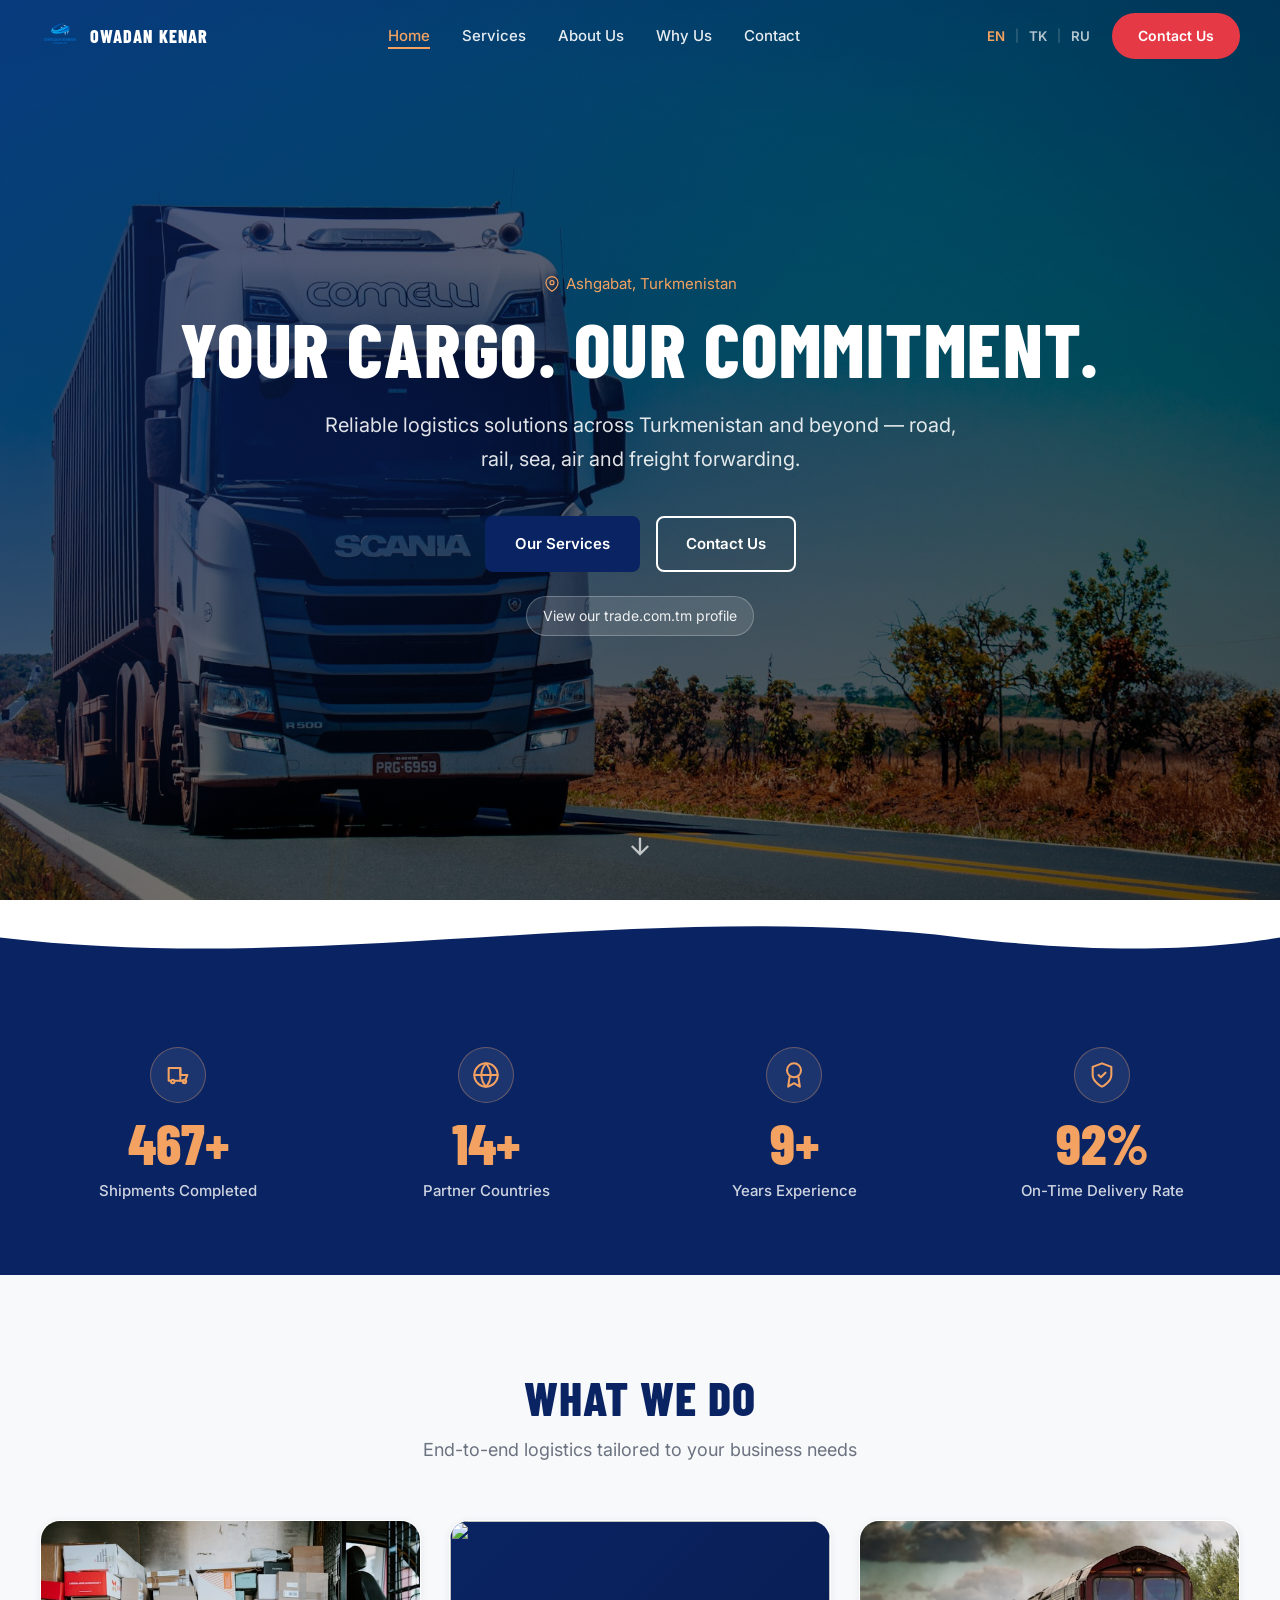
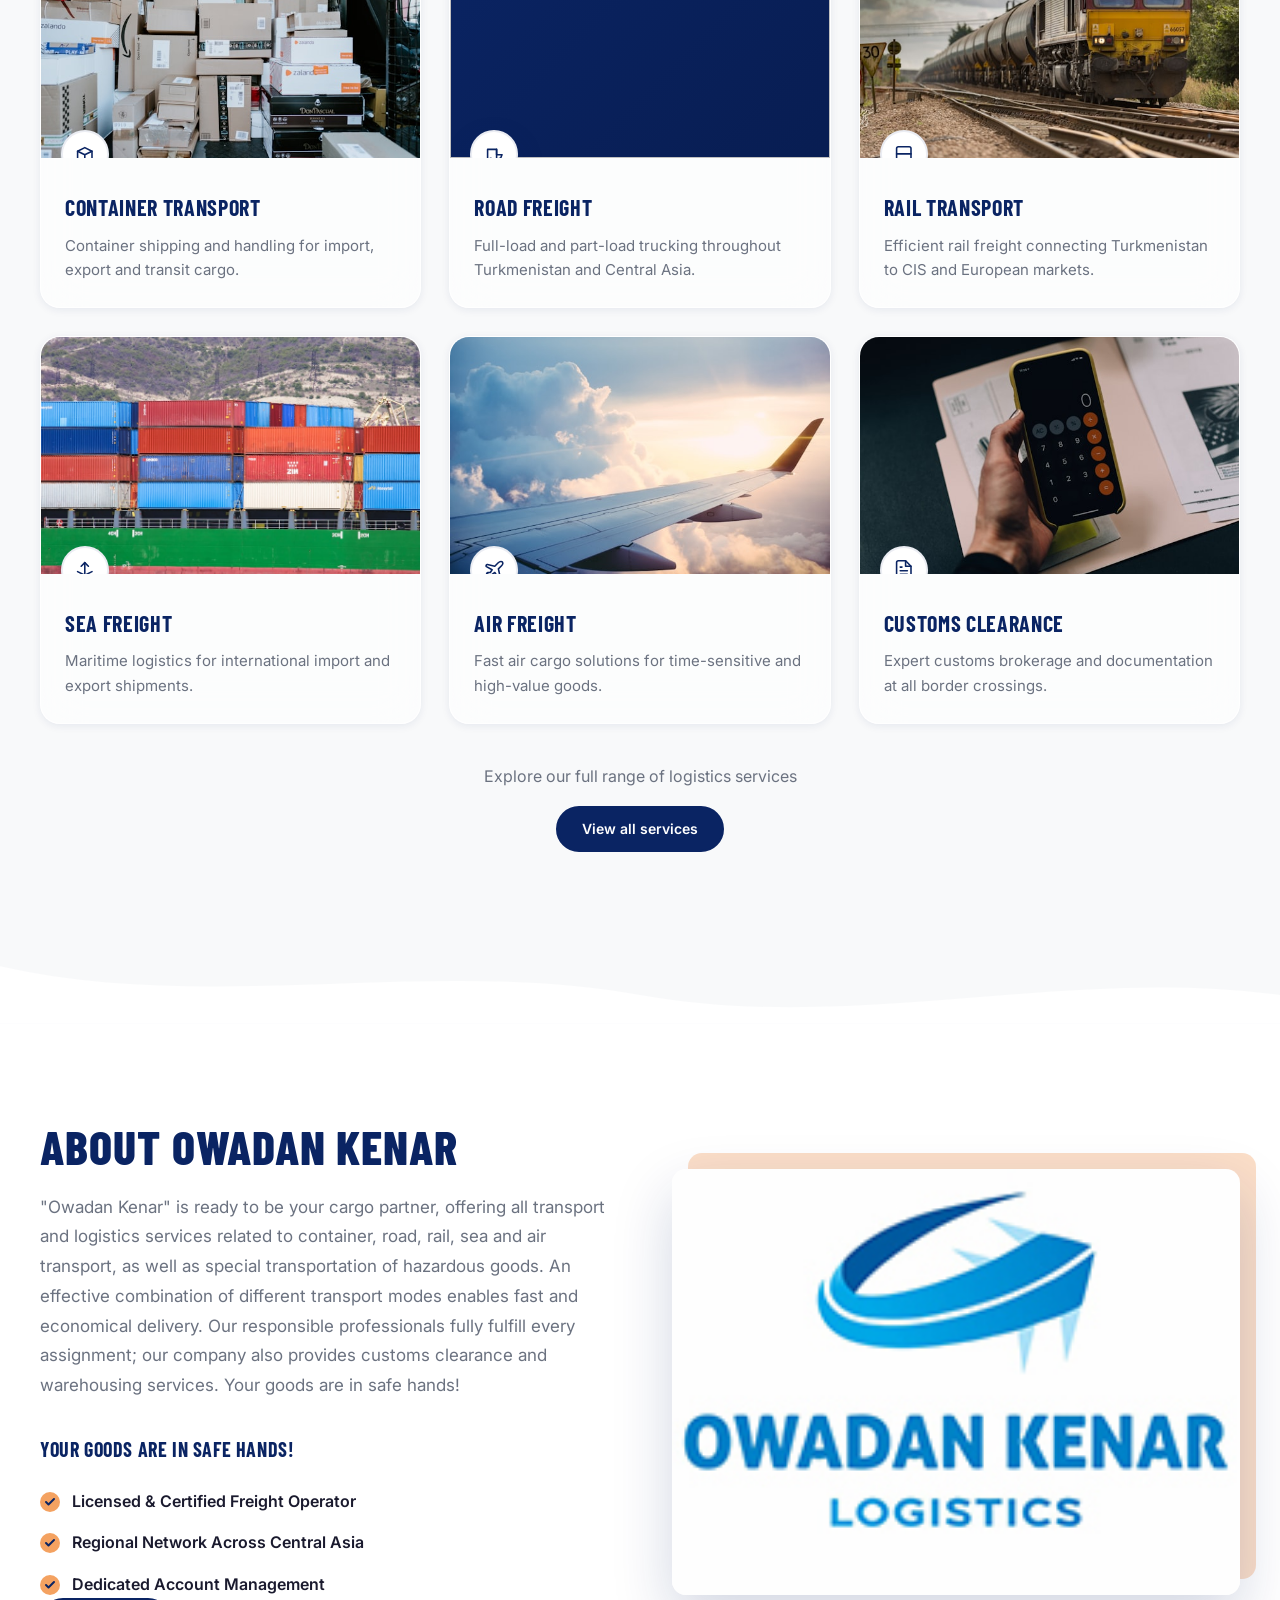
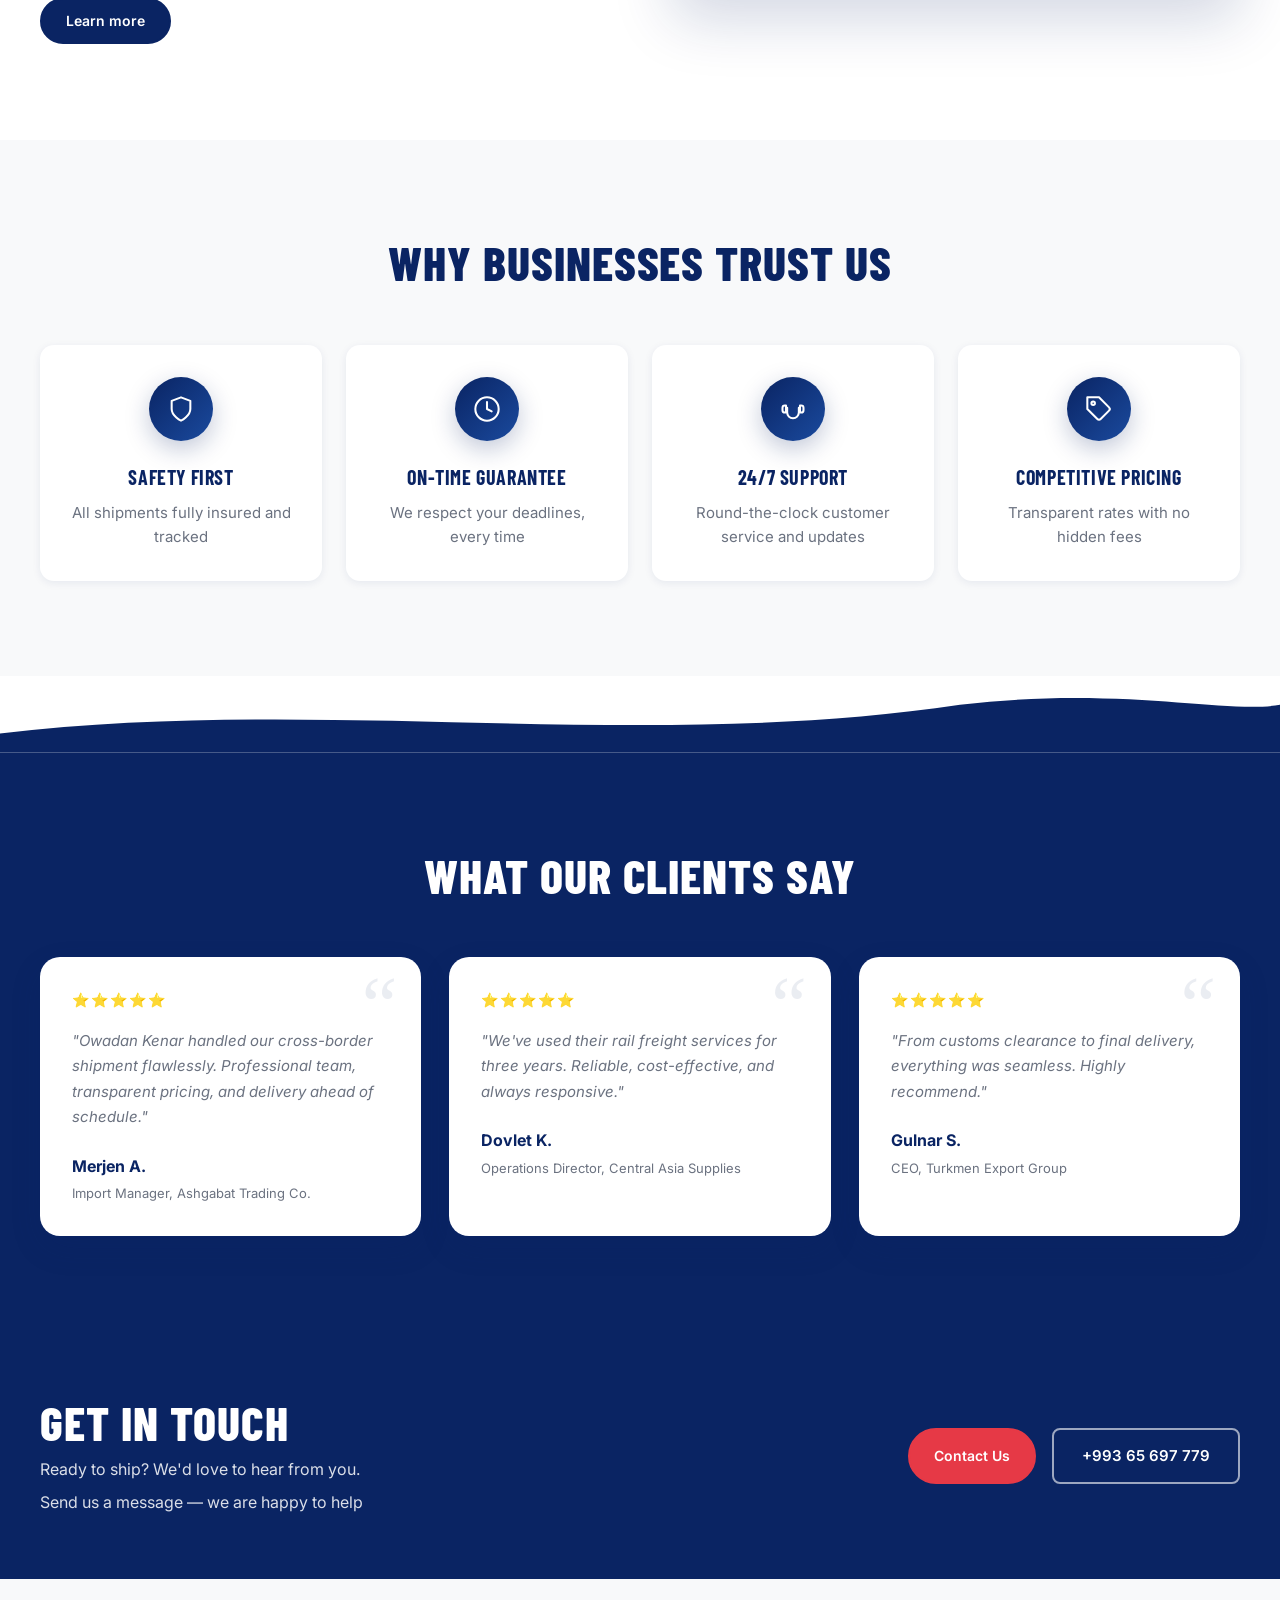
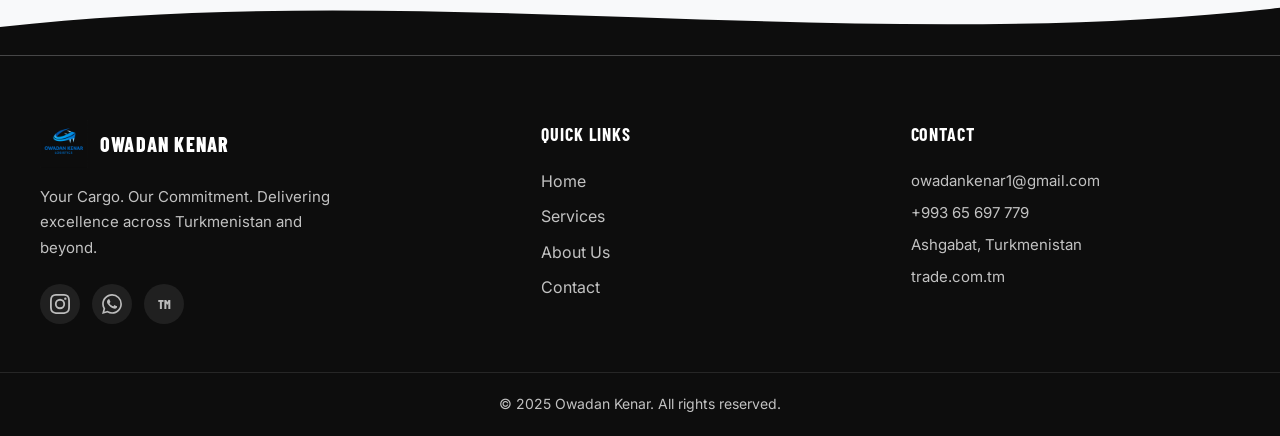
==== index.html @ 6ae60915 "Initial commit: Owadan Kenar logistics website. Static multi-page site with EN/RU/TK i18n for freigh" ====
<!DOCTYPE html>
<html lang="en">
<head>
  <meta charset="UTF-8">
  <meta name="viewport" content="width=device-width, initial-scale=1.0">
  <title>Owadan Kenar — Professional Logistics & Freight Forwarding | Turkmenistan</title>
  <meta name="description" content="Owadan Kenar — Professional logistics and freight forwarding company in Turkmenistan. Road, rail, customs clearance and warehousing services.">
  <meta name="keywords" content="logistics, freight forwarding, Turkmenistan, transport, Owadan Kenar, trade.com.tm">
  <meta name="author" content="Owadan Kenar">
  <meta property="og:title" content="Owadan Kenar — Logistics & Freight Forwarding">
  <meta property="og:description" content="Reliable logistics solutions across Turkmenistan and beyond — road, rail, and freight forwarding.">
  <meta property="og:image" content="images/photo-1601584115197-04ecc0da31d7.jpg">
  <meta property="og:type" content="website">
  <meta property="og:url" content="https://owadankenar.com">
  <meta name="twitter:card" content="summary_large_image">
  <link rel="icon" href="logo/owadan-logo.png" type="image/png">
  <link rel="stylesheet" href="style.css">
  <script>
    (function () { var l = localStorage.getItem('ok-lang'); if (l) document.documentElement.lang = l === 'tk' ? 'tk' : l; })();
  </script>
</head>
<body data-page="home">
  <svg xmlns="http://www.w3.org/2000/svg" id="ok-icon-sprite" style="display:none" aria-hidden="true">
    <symbol id="icon-truck" viewBox="0 0 24 24" fill="none" stroke="currentColor" stroke-width="1.75" stroke-linecap="round" stroke-linejoin="round"><path d="M10 17h4V6H4v11h1"/><path d="M14 17h4l2-5H14V6"/><circle cx="7.5" cy="17.5" r="1.5"/><circle cx="17.5" cy="17.5" r="1.5"/></symbol>
    <symbol id="icon-globe" viewBox="0 0 24 24" fill="none" stroke="currentColor" stroke-width="1.75" stroke-linecap="round" stroke-linejoin="round"><circle cx="12" cy="12" r="10"/><path d="M2 12h20M12 2a15.3 15.3 0 014 10 15.3 15.3 0 01-4 10 15.3 15.3 0 01-4-10 15.3 15.3 0 014-10z"/></symbol>
    <symbol id="icon-award" viewBox="0 0 24 24" fill="none" stroke="currentColor" stroke-width="1.75" stroke-linecap="round" stroke-linejoin="round"><circle cx="12" cy="8" r="6"/><path d="M8.21 13.89L7 22l5-3 5 3-1.21-8.11"/></symbol>
    <symbol id="icon-package-check" viewBox="0 0 24 24" fill="none" stroke="currentColor" stroke-width="1.75" stroke-linecap="round" stroke-linejoin="round"><path d="M12 22s8-4 8-10V5l-8-3-8 3v7c0 6 8 10 8 10z"/><path d="M9 12l2 2 4-4"/></symbol>
    <symbol id="icon-shield" viewBox="0 0 24 24" fill="none" stroke="currentColor" stroke-width="1.75" stroke-linecap="round" stroke-linejoin="round"><path d="M12 22s8-4 8-10V5l-8-3-8 3v7c0 6 8 10 8 10z"/></symbol>
    <symbol id="icon-clock" viewBox="0 0 24 24" fill="none" stroke="currentColor" stroke-width="1.75" stroke-linecap="round" stroke-linejoin="round"><circle cx="12" cy="12" r="10"/><path d="M12 6v6l4 2"/></symbol>
    <symbol id="icon-headset" viewBox="0 0 24 24" fill="none" stroke="currentColor" stroke-width="1.75" stroke-linecap="round" stroke-linejoin="round"><path d="M3 11v2a2 2 0 002 2h1v-6H5a2 2 0 00-2 2z"/><path d="M21 11v2a2 2 0 01-2 2h-1v-6h1a2 2 0 012 2z"/><path d="M7 11v4a5 5 0 0010 0v-4"/></symbol>
    <symbol id="icon-tag" viewBox="0 0 24 24" fill="none" stroke="currentColor" stroke-width="1.75" stroke-linecap="round" stroke-linejoin="round"><path d="M20.59 13.41l-7.17 7.17a2 2 0 01-2.83 0L2 12V2h10l8.59 8.59a2 2 0 010 2.82z"/><circle cx="7" cy="7" r="1.5"/></symbol>
    <symbol id="icon-container" viewBox="0 0 24 24" fill="none" stroke="currentColor" stroke-width="1.75" stroke-linecap="round" stroke-linejoin="round"><path d="M4 8l8-4 8 4v8l-8 4-8-4V8z"/><path d="M4 8l8 4 8-4M12 12v8"/></symbol>
    <symbol id="icon-train" viewBox="0 0 24 24" fill="none" stroke="currentColor" stroke-width="1.75" stroke-linecap="round" stroke-linejoin="round"><rect x="4" y="3" width="16" height="14" rx="2"/><path d="M4 11h16M8 21h.01M16 21h.01M8 17h8"/></symbol>
    <symbol id="icon-ship" viewBox="0 0 24 24" fill="none" stroke="currentColor" stroke-width="1.75" stroke-linecap="round" stroke-linejoin="round"><path d="M2 20c2-1 6-1 10 0s8 1 10 0"/><path d="M12 4v12"/><path d="M8 8l4-4 4 4"/><path d="M4 14l8 4 8-4"/></symbol>
    <symbol id="icon-plane" viewBox="0 0 24 24" fill="none" stroke="currentColor" stroke-width="1.75" stroke-linecap="round" stroke-linejoin="round"><path d="M17.8 19.2L16 11l3.5-3.5C21 6 21.5 4 20 3c-1-.5-3 0-4.5 1.5L12 8 3.8 6.2c-.5-.1-.9.1-1.1.5l-.3.5c-.2.5-.1 1 .3 1.3L9 12l-2 3H4l-1 1 3 2 2 3 1-1v-3l3-2 3.5 5.3c.3.4.8.5 1.3.3l.5-.2c.4-.3.6-.7.5-1.2z"/></symbol>
    <symbol id="icon-hazard" viewBox="0 0 24 24" fill="none" stroke="currentColor" stroke-width="1.75" stroke-linecap="round" stroke-linejoin="round"><path d="M10.29 3.86L1.82 18a2 2 0 001.71 3h16.94a2 2 0 001.71-3L13.71 3.86a2 2 0 00-3.42 0z"/><path d="M12 9v4M12 17h.01"/></symbol>
    <symbol id="icon-document" viewBox="0 0 24 24" fill="none" stroke="currentColor" stroke-width="1.75" stroke-linecap="round" stroke-linejoin="round"><path d="M14 2H6a2 2 0 00-2 2v16a2 2 0 002 2h12a2 2 0 002-2V8z"/><path d="M14 2v6h6M16 13H8M16 17H8M10 9H8"/></symbol>
    <symbol id="icon-warehouse" viewBox="0 0 24 24" fill="none" stroke="currentColor" stroke-width="1.75" stroke-linecap="round" stroke-linejoin="round"><path d="M3 9l9-6 9 6v11a1 1 0 01-1 1H4a1 1 0 01-1-1V9z"/><path d="M9 22V12h6v10"/></symbol>
    <symbol id="icon-route" viewBox="0 0 24 24" fill="none" stroke="currentColor" stroke-width="1.75" stroke-linecap="round" stroke-linejoin="round"><circle cx="6" cy="19" r="3"/><path d="M9 19h8.5a3.5 3.5 0 000-7H11a3.5 3.5 0 010-7H18"/><circle cx="18" cy="5" r="3"/></symbol>
    <symbol id="icon-bolt" viewBox="0 0 24 24" fill="none" stroke="currentColor" stroke-width="1.75" stroke-linecap="round" stroke-linejoin="round"><path d="M13 2L3 14h9l-1 8 10-12h-9l1-8z"/></symbol>
    <symbol id="icon-mail" viewBox="0 0 24 24" fill="none" stroke="currentColor" stroke-width="1.75" stroke-linecap="round" stroke-linejoin="round"><path d="M4 4h16c1.1 0 2 .9 2 2v12c0 1.1-.9 2-2 2H4c-1.1 0-2-.9-2-2V6c0-1.1.9-2 2-2z"/><path d="M22 6l-10 7L2 6"/></symbol>
    <symbol id="icon-phone" viewBox="0 0 24 24" fill="none" stroke="currentColor" stroke-width="1.75" stroke-linecap="round" stroke-linejoin="round"><path d="M22 16.92v3a2 2 0 01-2.18 2 19.79 19.79 0 01-8.63-3.07 19.5 19.5 0 01-6-6 19.79 19.79 0 01-3.07-8.67A2 2 0 014.11 2h3a2 2 0 012 1.72c.127.96.361 1.903.7 2.81a2 2 0 01-.45 2.11L8.09 9.91a16 16 0 006 6l1.27-1.27a2 2 0 012.11-.45c.907.339 1.85.573 2.81.7A2 2 0 0122 16.92z"/></symbol>
    <symbol id="icon-pin" viewBox="0 0 24 24" fill="none" stroke="currentColor" stroke-width="1.75" stroke-linecap="round" stroke-linejoin="round"><path d="M21 10c0 7-9 13-9 13s-9-6-9-13a9 9 0 1118 0z"/><circle cx="12" cy="10" r="3"/></symbol>
    <symbol id="icon-link" viewBox="0 0 24 24" fill="none" stroke="currentColor" stroke-width="1.75" stroke-linecap="round" stroke-linejoin="round"><path d="M10 13a5 5 0 007.54.54l3-3a5 5 0 00-7.07-7.07l-1.72 1.71"/><path d="M14 11a5 5 0 00-7.54-.54l-3 3a5 5 0 007.07 7.07l1.71-1.71"/></symbol>
    <symbol id="icon-instagram" viewBox="0 0 24 24" fill="none" stroke="currentColor" stroke-width="1.75" stroke-linecap="round" stroke-linejoin="round"><rect x="2" y="2" width="20" height="20" rx="5"/><circle cx="12" cy="12" r="4"/><circle cx="17.5" cy="6.5" r="0.5" fill="currentColor"/></symbol>
  </svg>

  <header class="header" id="header">
    <nav class="nav container" aria-label="Main navigation">
      <a href="index.html" class="nav__logo">
        <img src="logo/owadan-logo.png" alt="Owadan Kenar Logistics" class="nav__logo-img" width="40" height="40">
        <span class="nav__logo-text">OWADAN KENAR</span>
      </a>
      <ul class="nav__links" id="navLinks">
        <li><a href="index.html" class="nav__link active" data-i18n="nav.home">Home</a></li>
        <li><a href="services.html" class="nav__link" data-i18n="nav.services">Services</a></li>
        <li><a href="about.html" class="nav__link" data-i18n="nav.about">About Us</a></li>
        <li><a href="index.html#why-us" class="nav__link" data-i18n="nav.whyUs">Why Us</a></li>
        <li><a href="contact.html" class="nav__link" data-i18n="nav.contact">Contact</a></li>
      </ul>
      <div class="nav__actions">
        <div class="lang-switcher" role="group" aria-label="Language">
          <button type="button" class="lang-btn active" data-lang="en">EN</button>
          <span class="lang-divider">|</span>
          <button type="button" class="lang-btn" data-lang="tk">TK</button>
          <span class="lang-divider">|</span>
          <button type="button" class="lang-btn" data-lang="ru">RU</button>
        </div>
        <a href="contact.html" class="btn btn--accent btn--pill nav__cta" data-i18n="nav.getQuote">Contact Us</a>
        <button type="button" class="nav__toggle" id="navToggle" aria-label="Open menu" aria-expanded="false">
          <span class="hamburger"></span>
        </button>
      </div>
    </nav>
  </header>

  <div class="nav-overlay" id="navOverlay" aria-hidden="true"></div>
  <aside class="nav-drawer" id="navDrawer" aria-label="Mobile menu">
    <ul class="nav-drawer__links">
      <li><a href="index.html" class="nav-drawer__link active" data-i18n="nav.home">Home</a></li>
      <li><a href="services.html" class="nav-drawer__link" data-i18n="nav.services">Services</a></li>
      <li><a href="about.html" class="nav-drawer__link" data-i18n="nav.about">About Us</a></li>
      <li><a href="index.html#why-us" class="nav-drawer__link" data-i18n="nav.whyUs">Why Us</a></li>
      <li><a href="contact.html" class="nav-drawer__link" data-i18n="nav.contact">Contact</a></li>
    </ul>
    <a href="contact.html" class="btn btn--accent btn--pill nav-drawer__cta" data-i18n="nav.getQuote">Contact Us</a>
    <div class="lang-switcher lang-switcher--drawer" role="group" aria-label="Language">
      <button type="button" class="lang-btn active" data-lang="en">EN</button>
      <span class="lang-divider">|</span>
      <button type="button" class="lang-btn" data-lang="tk">TK</button>
      <span class="lang-divider">|</span>
      <button type="button" class="lang-btn" data-lang="ru">RU</button>
    </div>
  </aside>

  <main>

    <section class="hero" id="home" aria-labelledby="hero-title">
      <div class="hero__bg" role="img" aria-label="Trucks on highway"></div>
      <div class="hero__overlay"></div>
      <div class="hero__pulse"></div>
      <div class="hero__content container">
        <p class="hero__location"><svg class="icon icon--inline" aria-hidden="true"><use href="#icon-pin"/></svg> <span data-i18n="about.location">Ashgabat / Turkmenistan</span></p>
        <h1 class="hero__title" id="hero-title" data-i18n="hero.title">Your Cargo. Our Commitment.</h1>
        <p class="hero__subtitle" data-i18n="hero.subtitle">Reliable logistics solutions across Turkmenistan and beyond.</p>
        <div class="hero__actions">
          <a href="services.html" class="btn btn--primary" data-i18n="hero.ctaServices">Our Services</a>
          <a href="contact.html" class="btn btn--outline" data-i18n="hero.ctaContact">Contact Us</a>
        </div>
        <a href="https://trade.com.tm/companies/owadan-kenar-1269/" target="_blank" rel="noopener noreferrer" class="hero__trade reveal">
          <span data-i18n="about.tradeProfile">View our trade.com.tm profile</span>
        </a>
      </div>
      <a href="#stats" class="hero__scroll" data-i18n-aria="hero.scroll" aria-label="Scroll down">
        <svg width="28" height="28" viewBox="0 0 24 24" fill="none" stroke="currentColor" stroke-width="2" aria-hidden="true">
          <path d="M12 5v14M5 12l7 7 7-7"/>
        </svg>
      </a>
    </section>

    <div class="wave-divider wave-divider--to-primary" aria-hidden="true">
      <svg viewBox="0 0 1440 80" preserveAspectRatio="none"><path fill="#0A2463" d="M0,40 C360,80 720,0 1080,40 C1260,60 1380,50 1440,40 L1440,80 L0,80 Z"/></svg>
    </div>

    <section class="stats" id="stats" aria-label="Company statistics">
      <div class="container stats__grid">
        <div class="stat reveal">
          <span class="stat__icon" aria-hidden="true"><svg class="icon"><use href="#icon-truck"/></svg></span>
          <span class="stat__number" data-target="500" data-suffix="+">0</span>
          <span class="stat__label" data-i18n="stats.shipments">Shipments Completed</span>
        </div>
        <div class="stat reveal" style="--i:1">
          <span class="stat__icon" aria-hidden="true"><svg class="icon"><use href="#icon-globe"/></svg></span>
          <span class="stat__number" data-target="15" data-suffix="+">0</span>
          <span class="stat__label" data-i18n="stats.countries">Partner Countries</span>
        </div>
        <div class="stat reveal" style="--i:2">
          <span class="stat__icon" aria-hidden="true"><svg class="icon"><use href="#icon-award"/></svg></span>
          <span class="stat__number" data-target="10" data-suffix="+">0</span>
          <span class="stat__label" data-i18n="stats.experience">Years Experience</span>
        </div>
        <div class="stat reveal" style="--i:3">
          <span class="stat__icon" aria-hidden="true"><svg class="icon"><use href="#icon-package-check"/></svg></span>
          <span class="stat__number" data-target="98" data-suffix="%">0</span>
          <span class="stat__label" data-i18n="stats.ontime">On-Time Delivery Rate</span>
        </div>
      </div>
    </section>

    <section class="services section" id="services-preview" aria-labelledby="services-title">
      <div class="container">
        <header class="section__header reveal">
          <h2 class="section__title" id="services-title" data-i18n="services.title">What We Do</h2>
          <p class="section__subtitle" data-i18n="services.subtitle">End-to-end logistics tailored to your business needs</p>
        </header>
        <div class="services__grid services__grid--home">
          <article class="service-card reveal" style="--i:0">
            <div class="service-card__img-wrap">
              <img src="images/photo-1580674285054-bed31e145f59.jpg" alt="" class="service-card__img" loading="lazy" width="600" height="375">
              <span class="service-card__badge" aria-hidden="true"><svg class="icon"><use href="#icon-container"/></svg></span>
            </div>
            <div class="service-card__body">
              <h3 class="service-card__title" data-i18n="services.container.title">Container Transport</h3>
              <p class="service-card__desc" data-i18n="services.container.desc">...</p>
            </div>
          </article>
          <article class="service-card reveal" style="--i:1">
            <div class="service-card__img-wrap">
              <img src="images/photo-1519003722824-194d4455a60c.jpg" alt="" class="service-card__img" loading="lazy" width="600" height="375">
              <span class="service-card__badge" aria-hidden="true"><svg class="icon"><use href="#icon-truck"/></svg></span>
            </div>
            <div class="service-card__body">
              <h3 class="service-card__title" data-i18n="services.road.title">Road Freight</h3>
              <p class="service-card__desc" data-i18n="services.road.desc">...</p>
            </div>
          </article>
          <article class="service-card reveal" style="--i:2">
            <div class="service-card__img-wrap">
              <img src="images/photo-1474487548417-781cb71495f3.jpg" alt="" class="service-card__img" loading="lazy" width="600" height="375">
              <span class="service-card__badge" aria-hidden="true"><svg class="icon"><use href="#icon-train"/></svg></span>
            </div>
            <div class="service-card__body">
              <h3 class="service-card__title" data-i18n="services.rail.title">Rail Transport</h3>
              <p class="service-card__desc" data-i18n="services.rail.desc">...</p>
            </div>
          </article>
          <article class="service-card reveal" style="--i:3">
            <div class="service-card__img-wrap">
              <img src="images/photo-1712578585447-2bab142270b0.jpg" alt="Cargo ship loaded with containers at sea" class="service-card__img" loading="lazy" width="800" height="500">
              <span class="service-card__badge" aria-hidden="true"><svg class="icon"><use href="#icon-ship"/></svg></span>
            </div>
            <div class="service-card__body">
              <h3 class="service-card__title" data-i18n="services.sea.title">Sea Freight</h3>
              <p class="service-card__desc" data-i18n="services.sea.desc">...</p>
            </div>
          </article>
          <article class="service-card reveal" style="--i:4">
            <div class="service-card__img-wrap">
              <img src="images/photo-1436491865332-7a61a109cc05.jpg" alt="" class="service-card__img" loading="lazy" width="600" height="375">
              <span class="service-card__badge" aria-hidden="true"><svg class="icon"><use href="#icon-plane"/></svg></span>
            </div>
            <div class="service-card__body">
              <h3 class="service-card__title" data-i18n="services.air.title">Air Freight</h3>
              <p class="service-card__desc" data-i18n="services.air.desc">...</p>
            </div>
          </article>
          <article class="service-card reveal" style="--i:5">
            <div class="service-card__img-wrap">
              <img src="images/photo-1554224155-8d04cb21cd6c.jpg" alt="" class="service-card__img" loading="lazy" width="600" height="375">
              <span class="service-card__badge" aria-hidden="true"><svg class="icon"><use href="#icon-document"/></svg></span>
            </div>
            <div class="service-card__body">
              <h3 class="service-card__title" data-i18n="services.customs.title">Customs Clearance</h3>
              <p class="service-card__desc" data-i18n="services.customs.desc">...</p>
            </div>
          </article>
        </div>
        <div class="section-cta reveal">
          <p data-i18n="home.previewServices">Explore our full range of logistics services</p>
          <a href="services.html" class="btn btn--primary btn--pill" data-i18n="services.viewAll">View all services</a>
        </div>
      </div>
    </section>

    <div class="wave-divider wave-divider--to-light" aria-hidden="true">
      <svg viewBox="0 0 1440 80" preserveAspectRatio="none"><path fill="#ffffff" d="M0,20 C240,70 480,10 720,50 C960,90 1200,20 1440,50 L1440,80 L0,80 Z"/></svg>
    </div>

    <section class="about section" id="about-preview" aria-labelledby="about-title">
      <div class="container about__grid">
        <div class="about__content reveal">
          <h2 class="section__title" id="about-title" data-i18n="about.title">About Owadan Kenar</h2>
          <p class="about__text" data-i18n="about.text">...</p>
          <p class="about__slogan" data-i18n="about.slogan">Your goods are in safe hands!</p>
          <ul class="about__list">
            <li class="about__item">
              <svg class="about__check" width="20" height="20" viewBox="0 0 20 20" fill="none" aria-hidden="true">
                <circle cx="10" cy="10" r="10" fill="#F4A261"/>
                <path d="M6 10l2.5 2.5L14 7" stroke="#0A2463" stroke-width="2" stroke-linecap="round" stroke-linejoin="round"/>
              </svg>
              <span data-i18n="about.bullet1">Licensed & Certified</span>
            </li>
            <li class="about__item">
              <svg class="about__check" width="20" height="20" viewBox="0 0 20 20" fill="none" aria-hidden="true">
                <circle cx="10" cy="10" r="10" fill="#F4A261"/>
                <path d="M6 10l2.5 2.5L14 7" stroke="#0A2463" stroke-width="2" stroke-linecap="round" stroke-linejoin="round"/>
              </svg>
              <span data-i18n="about.bullet2">Regional Network</span>
            </li>
            <li class="about__item">
              <svg class="about__check" width="20" height="20" viewBox="0 0 20 20" fill="none" aria-hidden="true">
                <circle cx="10" cy="10" r="10" fill="#F4A261"/>
                <path d="M6 10l2.5 2.5L14 7" stroke="#0A2463" stroke-width="2" stroke-linecap="round" stroke-linejoin="round"/>
              </svg>
              <span data-i18n="about.bullet3">Dedicated Account Management</span>
            </li>
          </ul>
          <a href="about.html" class="btn btn--primary btn--pill" data-i18n="home.readMore">Learn more</a>
        </div>
        <div class="about__visual reveal" style="--i:1">
          <img src="images/db9d7214-21df-4416-b814-dc97725f42fe.jpg" alt="Owadan Kenar" class="about__img" loading="lazy" width="900" height="600">
        </div>
      </div>
    </section>

    <section class="why section" id="why-us" aria-labelledby="why-title">
      <div class="container">
        <header class="section__header reveal">
          <h2 class="section__title" id="why-title" data-i18n="why.title">Why Businesses Trust Us</h2>
        </header>
        <div class="why__grid">
          <div class="why-card reveal" style="--i:0">
            <div class="why-card__icon" aria-hidden="true"><svg class="icon"><use href="#icon-shield"/></svg></div>
            <h3 class="why-card__title" data-i18n="why.safety.title">Safety First</h3>
            <p class="why-card__text" data-i18n="why.safety.text">All shipments fully insured</p>
          </div>
          <div class="why-card reveal" style="--i:1">
            <div class="why-card__icon" aria-hidden="true"><svg class="icon"><use href="#icon-clock"/></svg></div>
            <h3 class="why-card__title" data-i18n="why.ontime.title">On-Time Guarantee</h3>
            <p class="why-card__text" data-i18n="why.ontime.text">We respect your deadlines</p>
          </div>
          <div class="why-card reveal" style="--i:2">
            <div class="why-card__icon" aria-hidden="true"><svg class="icon"><use href="#icon-headset"/></svg></div>
            <h3 class="why-card__title" data-i18n="why.support.title">24/7 Support</h3>
            <p class="why-card__text" data-i18n="why.support.text">Round-the-clock service</p>
          </div>
          <div class="why-card reveal" style="--i:3">
            <div class="why-card__icon" aria-hidden="true"><svg class="icon"><use href="#icon-tag"/></svg></div>
            <h3 class="why-card__title" data-i18n="why.pricing.title">Competitive Pricing</h3>
            <p class="why-card__text" data-i18n="why.pricing.text">Transparent rates</p>
          </div>
        </div>
      </div>
    </section>

    <div class="wave-divider wave-divider--to-primary" aria-hidden="true">
      <svg viewBox="0 0 1440 80" preserveAspectRatio="none"><path fill="#0A2463" d="M0,60 C360,20 720,80 1080,30 C1260,10 1380,40 1440,30 L1440,80 L0,80 Z"/></svg>
    </div>

    <section class="testimonials section" id="testimonials" aria-labelledby="testimonials-title">
      <div class="container">
        <header class="section__header reveal">
          <h2 class="section__title section__title--light" id="testimonials-title" data-i18n="testimonials.title">What Our Clients Say</h2>
        </header>
        <div class="testimonials__grid">
          <blockquote class="testimonial reveal" style="--i:0">
            <div class="testimonial__stars" aria-hidden="true">⭐⭐⭐⭐⭐</div>
            <p class="testimonial__quote" data-i18n="testimonials.q1">...</p>
            <footer class="testimonial__author">
              <cite data-i18n="testimonials.a1name">Merjen A.</cite>
              <span data-i18n="testimonials.a1role">Import Manager</span>
            </footer>
          </blockquote>
          <blockquote class="testimonial reveal" style="--i:1">
            <div class="testimonial__stars" aria-hidden="true">⭐⭐⭐⭐⭐</div>
            <p class="testimonial__quote" data-i18n="testimonials.q2">...</p>
            <footer class="testimonial__author">
              <cite data-i18n="testimonials.a2name">Dovlet K.</cite>
              <span data-i18n="testimonials.a2role">Operations Director</span>
            </footer>
          </blockquote>
          <blockquote class="testimonial reveal" style="--i:2">
            <div class="testimonial__stars" aria-hidden="true">⭐⭐⭐⭐⭐</div>
            <p class="testimonial__quote" data-i18n="testimonials.q3">...</p>
            <footer class="testimonial__author">
              <cite data-i18n="testimonials.a3name">Gulnar S.</cite>
              <span data-i18n="testimonials.a3role">CEO</span>
            </footer>
          </blockquote>
        </div>
      </div>
    </section>

    <section class="contact-cta section" id="contact-preview">
      <div class="container contact-cta__inner reveal">
        <div>
          <h2 class="section__title section__title--light" data-i18n="contact.title">Get In Touch</h2>
          <p class="contact-cta__text" data-i18n="contact.subtitle">Ready to ship?</p>
          <p class="contact-cta__text" data-i18n="home.previewContact">Get a quote or ask a question</p>
        </div>
        <div class="contact-cta__actions">
          <a href="contact.html" class="btn btn--accent btn--pill" data-i18n="nav.getQuote">Contact Us</a>
          <a href="tel:+99365697779" class="btn btn--outline">+993 65 697 779</a>
        </div>
      </div>
    </section>

  </main>

  <div class="wave-divider wave-divider--to-dark" aria-hidden="true">
    <svg viewBox="0 0 1440 80" preserveAspectRatio="none"><path fill="#0D0D0D" d="M0,50 C480,0 960,80 1440,30 L1440,80 L0,80 Z"/></svg>
  </div>

  <footer class="footer">
    <div class="container footer__grid">
      <div class="footer__brand">
        <a href="index.html" class="footer__logo">
          <img src="logo/owadan-logo.png" alt="Owadan Kenar" width="48" height="48">
          <span>OWADAN KENAR</span>
        </a>
        <p class="footer__tagline" data-i18n="footer.tagline">...</p>
        <div class="footer__social">
          <a href="https://instagram.com/owadan_logistics" class="social-link" aria-label="Instagram" target="_blank" rel="noopener noreferrer">
            <svg width="20" height="20" viewBox="0 0 24 24" fill="currentColor" aria-hidden="true"><path d="M12 2.163c3.204 0 3.584.012 4.85.07 3.252.148 4.771 1.691 4.919 4.919.058 1.265.069 1.645.069 4.849 0 3.205-.012 3.584-.069 4.849-.149 3.225-1.664 4.771-4.919 4.919-1.266.058-1.644.07-4.85.07-3.204 0-3.584-.012-4.849-.07-3.26-.149-4.771-1.699-4.919-4.92-.058-1.265-.07-1.644-.07-4.849 0-3.204.013-3.583.07-4.849.149-3.227 1.664-4.771 4.919-4.919 1.266-.057 1.645-.069 4.849-.069zM12 0C8.741 0 8.333.014 7.053.072 2.695.272.273 2.69.073 7.052.014 8.333 0 8.741 0 12c0 3.259.014 3.668.072 4.948.2 4.358 2.618 6.78 6.98 6.98C8.333 23.986 8.741 24 12 24c3.259 0 3.668-.014 4.948-.072 4.354-.2 6.782-2.618 6.979-6.98.059-1.28.073-1.689.073-4.948 0-3.259-.014-3.667-.072-4.947-.196-4.354-2.617-6.78-6.979-6.98C15.668.014 15.259 0 12 0zm0 5.838a6.162 6.162 0 100 12.324 6.162 6.162 0 000-12.324zM12 16a4 4 0 110-8 4 4 0 010 8zm6.406-11.845a1.44 1.44 0 100 2.881 1.44 1.44 0 000-2.881z"/></svg>
          </a>
          <a href="https://wa.me/99365697779" class="social-link" aria-label="WhatsApp" target="_blank" rel="noopener noreferrer">
            <svg width="20" height="20" viewBox="0 0 24 24" fill="currentColor" aria-hidden="true"><path d="M17.472 14.382c-.297-.149-1.758-.867-2.03-.967-.273-.099-.471-.148-.67.15-.197.297-.767.966-.94 1.164-.173.199-.347.223-.644.075-.297-.15-1.255-.463-2.39-1.475-.883-.788-1.48-1.761-1.653-2.059-.173-.297-.018-.458.13-.606.134-.133.298-.347.446-.52.149-.174.198-.298.298-.497.099-.198.05-.371-.025-.52-.075-.149-.669-1.612-.916-2.207-.242-.579-.487-.5-.669-.51-.173-.008-.371-.01-.57-.01-.198 0-.52.074-.792.372-.272.297-1.04 1.016-1.04 2.479 0 1.462 1.065 2.875 1.213 3.074.149.198 2.096 3.2 5.077 4.487.709.306 1.262.489 1.694.625.712.227 1.36.195 1.871.118.571-.085 1.758-.719 2.006-1.413.248-.694.248-1.289.173-1.413-.074-.124-.272-.198-.57-.347m-5.421 7.403h-.004a9.87 9.87 0 01-5.031-1.378l-.361-.214-3.741.982.998-3.648-.235-.374a9.86 9.86 0 01-1.51-5.26c.001-5.45 4.436-9.884 9.888-9.884 2.64 0 5.122 1.03 6.988 2.898a9.825 9.825 0 012.893 6.994c-.003 5.45-4.435 9.884-9.885 9.884m8.413-18.297A11.815 11.815 0 0012.05 0C5.495 0 .16 5.335.157 11.892c0 2.096.547 4.142 1.588 5.945L.057 24l6.305-1.654a11.882 11.882 0 005.683 1.448h.005c6.554 0 11.89-5.335 11.893-11.893a11.821 11.821 0 00-3.48-8.413z"/></svg>
          </a>
          <a href="https://trade.com.tm/companies/owadan-kenar-1269/" class="social-link" aria-label="trade.com.tm" target="_blank" rel="noopener noreferrer">TM</a>
        </div>
      </div>
      <nav class="footer__links" aria-label="Footer navigation">
        <h4 data-i18n="footer.quickLinks">Quick Links</h4>
        <ul>
          <li><a href="index.html" data-i18n="nav.home">Home</a></li>
          <li><a href="services.html" data-i18n="nav.services">Services</a></li>
          <li><a href="about.html" data-i18n="nav.about">About</a></li>
          <li><a href="contact.html" data-i18n="nav.contact">Contact</a></li>
        </ul>
      </nav>
      <div class="footer__contact">
        <h4 data-i18n="footer.contact">Contact</h4>
        <p><a href="mailto:owadankenar1@gmail.com">owadankenar1@gmail.com</a></p>
        <p><a href="tel:+99365697779">+993 65 697 779</a></p>
        <p data-i18n="contact.map">Ashgabat, Turkmenistan</p>
        <p><a href="https://trade.com.tm/companies/owadan-kenar-1269/" target="_blank" rel="noopener noreferrer">trade.com.tm</a></p>
      </div>
    </div>
    <div class="footer__bar">
      <div class="container"><p data-i18n="footer.rights">© 2025 Owadan Kenar</p></div>
    </div>
  </footer>

  <script src="i18n.js"></script>
  <script src="app.js"></script>
  <script src="script.js"></script>
</body>
</html>
---- style.css ----
/* ============================================================
   Owadan Kenar — Landing Page Styles
   ============================================================ */

@import url('https://fonts.googleapis.com/css2?family=Barlow+Condensed:wght@600;700;800&family=Inter:wght@400;500;600;700&display=swap');

/* ---------- Design Tokens ---------- */
:root {
  --primary: #0A2463;
  --primary-700: #081d52;
  --primary-800: #061640;
  --accent: #E63946;
  --accent-700: #c92d3a;
  --gold: #F4A261;
  --light: #F8F9FA;
  --dark: #0D0D0D;
  --white: #ffffff;
  --text: #1a1a2e;
  --muted: #6b7280;
  --radius: 14px;
  --radius-sm: 8px;
  --radius-lg: 20px;
  --shadow-sm: 0 2px 8px rgba(10, 36, 99, 0.08);
  --shadow-md: 0 12px 32px rgba(10, 36, 99, 0.12);
  --shadow-lg: 0 24px 60px rgba(10, 36, 99, 0.18);
  --transition: 0.25s cubic-bezier(0.4, 0, 0.2, 1);
  --container: 1200px;
  --header-h: 72px;
}

/* ---------- Reset & Base ---------- */
*,
*::before,
*::after {
  box-sizing: border-box;
  margin: 0;
  padding: 0;
}

html {
  scroll-behavior: smooth;
  -webkit-text-size-adjust: 100%;
}

body {
  font-family: 'Inter', system-ui, -apple-system, sans-serif;
  font-size: 1rem;
  line-height: 1.6;
  color: var(--text);
  background: var(--white);
  overflow-x: hidden;
}

img {
  max-width: 100%;
  height: auto;
  display: block;
}

a {
  color: inherit;
  text-decoration: none;
  transition: color var(--transition), opacity var(--transition);
}

ul {
  list-style: none;
}

button {
  font-family: inherit;
  cursor: pointer;
  border: none;
  background: none;
}

:focus-visible {
  outline: 3px solid var(--gold);
  outline-offset: 2px;
}

.container {
  width: min(100% - 2rem, var(--container));
  margin-inline: auto;
}

.section {
  padding-block: clamp(4rem, 8vw, 6rem);
}

.section__header {
  text-align: center;
  margin-bottom: clamp(2.5rem, 5vw, 3.5rem);
}

.section__title {
  font-family: 'Barlow Condensed', sans-serif;
  font-weight: 800;
  font-size: clamp(2rem, 5vw, 3rem);
  letter-spacing: 0.02em;
  text-transform: uppercase;
  color: var(--primary);
  line-height: 1.1;
}

.section__title--light {
  color: var(--white);
}

.section__subtitle {
  margin-top: 0.75rem;
  font-size: clamp(1rem, 2vw, 1.125rem);
  color: var(--muted);
  max-width: 560px;
  margin-inline: auto;
}

/* ---------- Buttons ---------- */
.btn {
  display: inline-flex;
  align-items: center;
  justify-content: center;
  gap: 0.5rem;
  padding: 0.875rem 1.75rem;
  font-weight: 600;
  font-size: 0.9375rem;
  border-radius: var(--radius-sm);
  border: 2px solid transparent;
  transition: transform 0.2s ease, background var(--transition), color var(--transition), border-color var(--transition), box-shadow var(--transition);
}

.btn:hover {
  transform: scale(1.03);
}

.btn--primary {
  background: var(--primary);
  color: var(--white);
  border-color: var(--primary);
}

.btn--primary:hover {
  background: var(--primary-700);
  border-color: var(--primary-700);
}

.btn--accent {
  background: var(--accent);
  color: var(--white);
  border-color: var(--accent);
}

.btn--accent:hover {
  background: var(--accent-700);
  border-color: var(--accent-700);
}

.btn--outline {
  background: transparent;
  color: var(--white);
  border-color: var(--white);
}

.btn--outline:hover {
  background: rgba(255, 255, 255, 0.12);
}

.btn--pill {
  border-radius: 999px;
  padding: 0.625rem 1.5rem;
  font-size: 0.875rem;
}

.btn--full {
  width: 100%;
  padding: 1rem;
  font-size: 1rem;
  border-radius: var(--radius-sm);
}

/* ---------- Reveal Animations ---------- */
.reveal {
  opacity: 0;
  transform: translateY(32px);
  transition: opacity 0.7s ease, transform 0.7s ease;
  transition-delay: calc(var(--i, 0) * 0.1s);
}

.reveal.is-visible {
  opacity: 1;
  transform: translateY(0);
}

/* ---------- Wave Dividers ---------- */
.wave-divider {
  line-height: 0;
  overflow: hidden;
  margin-top: -1px;
}

.wave-divider svg {
  display: block;
  width: 100%;
  height: clamp(40px, 6vw, 80px);
}

.wave-divider--to-primary {
  background: var(--white);
}

.wave-divider--to-light {
  background: var(--light);
}

.wave-divider--to-dark {
  background: var(--light);
}

/* ============================================================
   NAVIGATION
   ============================================================ */
.header {
  position: fixed;
  top: 0;
  left: 0;
  right: 0;
  z-index: 1000;
  height: var(--header-h);
  transition: background var(--transition), box-shadow var(--transition);
}

.nav {
  display: flex;
  align-items: center;
  justify-content: space-between;
  height: var(--header-h);
  gap: 1rem;
}

.nav__logo {
  display: flex;
  align-items: center;
  gap: 0.625rem;
  flex-shrink: 0;
}

.nav__logo-img {
  width: 40px;
  height: 40px;
  object-fit: contain;
}

.nav__logo-text {
  font-family: 'Barlow Condensed', sans-serif;
  font-weight: 800;
  font-size: 1.125rem;
  letter-spacing: 0.06em;
  color: var(--white);
  transition: color var(--transition);
}

.header.scrolled .nav__logo-text {
  color: var(--primary);
}

.nav__links {
  display: flex;
  align-items: center;
  gap: 2rem;
}

.nav__link {
  font-size: 0.9375rem;
  font-weight: 500;
  color: rgba(255, 255, 255, 0.9);
  position: relative;
  transition: color var(--transition);
}

.nav__link::after {
  content: '';
  position: absolute;
  bottom: -4px;
  left: 0;
  width: 0;
  height: 2px;
  background: var(--gold);
  transition: width var(--transition);
}

.nav__link:hover::after,
.nav__link.active::after {
  width: 100%;
}

.nav__link.active {
  color: var(--gold);
}

.header.scrolled .nav__link {
  color: var(--text);
}

.header.scrolled .nav__link.active {
  color: var(--primary);
}

.header.scrolled .nav__link:hover {
  color: var(--accent);
}

.nav__actions {
  display: flex;
  align-items: center;
  gap: 1rem;
}

.lang-switcher {
  display: flex;
  align-items: center;
  gap: 0.25rem;
  font-size: 0.8125rem;
}

.lang-btn {
  color: rgba(255, 255, 255, 0.7);
  font-weight: 600;
  padding: 0.25rem 0.375rem;
  transition: color var(--transition);
}

.lang-btn:hover,
.lang-btn.active {
  color: var(--gold);
}

.lang-divider {
  color: rgba(255, 255, 255, 0.3);
  font-size: 0.75rem;
}

.header.scrolled .lang-btn {
  color: var(--muted);
}

.header.scrolled .lang-btn:hover,
.header.scrolled .lang-btn.active {
  color: var(--primary);
}

.header.scrolled .lang-divider {
  color: #d1d5db;
}

.nav__cta {
  display: none;
}

.nav__toggle {
  display: none;
  width: 44px;
  height: 44px;
  align-items: center;
  justify-content: center;
  z-index: 1002;
}

.hamburger,
.hamburger::before,
.hamburger::after {
  display: block;
  width: 24px;
  height: 2px;
  background: var(--white);
  border-radius: 2px;
  transition: transform var(--transition), background var(--transition);
}

.hamburger {
  position: relative;
}

.hamburger::before,
.hamburger::after {
  content: '';
  position: absolute;
  left: 0;
}

.hamburger::before {
  top: -7px;
}

.hamburger::after {
  top: 7px;
}

.header.scrolled .hamburger,
.header.scrolled .hamburger::before,
.header.scrolled .hamburger::after {
  background: var(--primary);
}

.nav__toggle.is-open .hamburger {
  background: transparent;
}

.nav__toggle.is-open .hamburger::before {
  top: 0;
  transform: rotate(45deg);
  background: var(--white);
}

.nav__toggle.is-open .hamburger::after {
  top: 0;
  transform: rotate(-45deg);
  background: var(--white);
}

.header.scrolled {
  background: var(--white);
  box-shadow: var(--shadow-sm);
}

/* Mobile drawer */
.nav-overlay {
  position: fixed;
  inset: 0;
  background: rgba(10, 36, 99, 0.5);
  backdrop-filter: blur(10px);
  -webkit-backdrop-filter: blur(10px);
  z-index: 1001;
  opacity: 0;
  visibility: hidden;
  transition: opacity var(--transition), visibility var(--transition);
}

.nav-overlay.is-open {
  opacity: 1;
  visibility: visible;
}

.nav-drawer {
  position: fixed;
  top: 0;
  right: 0;
  width: min(320px, 85vw);
  height: 100vh;
  background: var(--primary);
  z-index: 1002;
  padding: calc(var(--header-h) + 2rem) 2rem 2rem;
  transform: translateX(100%);
  transition: transform 0.35s cubic-bezier(0.4, 0, 0.2, 1);
  display: flex;
  flex-direction: column;
  gap: 2rem;
}

.nav-drawer.is-open {
  transform: translateX(0);
}

.nav-drawer__links {
  display: flex;
  flex-direction: column;
  gap: 1.25rem;
}

.nav-drawer__link {
  font-family: 'Barlow Condensed', sans-serif;
  font-size: 1.5rem;
  font-weight: 700;
  color: var(--white);
  text-transform: uppercase;
  letter-spacing: 0.04em;
}

.nav-drawer__link:hover {
  color: var(--gold);
}

.nav-drawer__cta {
  align-self: flex-start;
}

.lang-switcher--drawer .lang-btn {
  color: rgba(255, 255, 255, 0.7);
}

.lang-switcher--drawer .lang-btn.active {
  color: var(--gold);
}

/* ============================================================
   HERO
   ============================================================ */
.hero {
  position: relative;
  min-height: 100vh;
  display: flex;
  align-items: center;
  justify-content: center;
  overflow: hidden;
}

.hero__bg {
  position: absolute;
  inset: 0;
  background-image: url('images/photo-1601584115197-04ecc0da31d7.jpg');
  background-size: cover;
  background-position: center;
  background-attachment: fixed;
  transform: scale(1.05);
}

.hero__overlay {
  position: absolute;
  inset: 0;
  background: linear-gradient(
    135deg,
    rgba(10, 36, 99, 0.75) 0%,
    rgba(0, 0, 0, 0.55) 50%,
    rgba(0, 0, 0, 0.65) 100%
  );
}

.hero__pulse {
  position: absolute;
  inset: 0;
  background: radial-gradient(ellipse at 30% 50%, rgba(10, 36, 99, 0.4) 0%, transparent 60%);
  animation: pulse-gradient 8s ease-in-out infinite alternate;
  pointer-events: none;
}

@keyframes pulse-gradient {
  0% {
    opacity: 0.4;
    transform: scale(1);
  }
  100% {
    opacity: 0.8;
    transform: scale(1.1);
  }
}

.hero__content {
  position: relative;
  z-index: 2;
  text-align: center;
  padding-top: var(--header-h);
  padding-bottom: 4rem;
}

.hero__title {
  font-family: 'Barlow Condensed', sans-serif;
  font-weight: 800;
  font-size: clamp(2.25rem, 6vw, 4.75rem);
  line-height: 1.05;
  letter-spacing: 0.02em;
  text-transform: uppercase;
  color: var(--white);
  margin-bottom: 1.25rem;
  animation: hero-fade-up 1s ease 0.2s both;
}

.hero__subtitle {
  font-size: clamp(1rem, 2.5vw, 1.25rem);
  color: rgba(255, 255, 255, 0.88);
  max-width: 640px;
  margin: 0 auto 2.5rem;
  line-height: 1.7;
  animation: hero-fade-up 1s ease 0.45s both;
}

.hero__actions {
  display: flex;
  flex-wrap: wrap;
  gap: 1rem;
  justify-content: center;
  animation: hero-fade-up 1s ease 0.7s both;
}

@keyframes hero-fade-up {
  from {
    opacity: 0;
    transform: translateY(28px);
  }
  to {
    opacity: 1;
    transform: translateY(0);
  }
}

.hero__scroll {
  position: absolute;
  bottom: 2rem;
  left: 50%;
  transform: translateX(-50%);
  color: rgba(255, 255, 255, 0.7);
  z-index: 2;
  animation: bounce 2s ease infinite;
  transition: color var(--transition);
}

.hero__scroll:hover {
  color: var(--gold);
}

@keyframes bounce {
  0%, 100% {
    transform: translateX(-50%) translateY(0);
  }
  50% {
    transform: translateX(-50%) translateY(10px);
  }
}

/* ============================================================
   STATS
   ============================================================ */
.stats {
  background: var(--primary);
  padding-block: clamp(3rem, 6vw, 4.5rem);
  margin-top: -1px;
}

.stats__grid {
  display: grid;
  grid-template-columns: repeat(4, 1fr);
  gap: 2rem;
  text-align: center;
}

.stat__icon {
  display: flex;
  align-items: center;
  justify-content: center;
  margin: 0 auto 0.75rem;
  width: 3.5rem;
  height: 3.5rem;
  border-radius: 50%;
  background: rgba(255, 255, 255, 0.08);
  border: 1px solid rgba(244, 162, 97, 0.35);
}

.stat__icon .icon {
  width: 1.75rem;
  height: 1.75rem;
  color: var(--gold);
}

.stat__number {
  font-family: 'Barlow Condensed', sans-serif;
  font-weight: 800;
  font-size: clamp(2.5rem, 5vw, 3.5rem);
  color: var(--gold);
  display: block;
  line-height: 1;
}

.stat__label {
  display: block;
  margin-top: 0.5rem;
  font-size: 0.9375rem;
  color: rgba(255, 255, 255, 0.8);
  font-weight: 500;
}

/* ============================================================
   SERVICES
   ============================================================ */
.services {
  background: var(--light);
}

.services__grid {
  display: grid;
  grid-template-columns: repeat(3, 1fr);
  gap: 1.75rem;
}

.service-card {
  background: rgba(255, 255, 255, 0.6);
  backdrop-filter: blur(20px);
  -webkit-backdrop-filter: blur(20px);
  border: 1px solid rgba(255, 255, 255, 0.8);
  border-radius: var(--radius-lg);
  overflow: hidden;
  box-shadow: var(--shadow-sm);
  transition: transform var(--transition), box-shadow var(--transition);
}

.service-card:hover {
  transform: translateY(-6px);
  box-shadow: var(--shadow-lg);
}

.service-card__img-wrap {
  position: relative;
  aspect-ratio: 16 / 10;
  overflow: hidden;
}

.service-card__img {
  width: 100%;
  height: 100%;
  object-fit: cover;
  background: linear-gradient(135deg, var(--primary) 0%, var(--primary-700) 100%);
  transition: transform 0.5s ease;
}

.service-card:hover .service-card__img {
  transform: scale(1.05);
}

.service-card__badge {
  position: absolute;
  bottom: -1.25rem;
  left: 1.25rem;
  width: 3rem;
  height: 3rem;
  background: var(--white);
  border-radius: 50%;
  display: flex;
  align-items: center;
  justify-content: center;
  box-shadow: var(--shadow-md);
  border: 2px solid rgba(10, 36, 99, 0.08);
  z-index: 1;
}

.service-card__badge .icon {
  width: 1.35rem;
  height: 1.35rem;
  color: var(--primary);
}

.service-card__body {
  padding: 2rem 1.5rem 1.5rem;
}

.service-card__title {
  font-family: 'Barlow Condensed', sans-serif;
  font-weight: 700;
  font-size: 1.375rem;
  text-transform: uppercase;
  letter-spacing: 0.03em;
  color: var(--primary);
  margin-bottom: 0.5rem;
}

.service-card__desc {
  font-size: 0.9375rem;
  color: var(--muted);
  line-height: 1.65;
}

/* ============================================================
   ABOUT
   ============================================================ */
.about {
  background: var(--white);
}

.about__grid {
  display: grid;
  grid-template-columns: 1fr 1fr;
  gap: clamp(2rem, 5vw, 4rem);
  align-items: center;
}

.about__text {
  color: var(--muted);
  margin: 1.25rem 0 2rem;
  font-size: 1.0625rem;
  line-height: 1.75;
}

.about__list {
  display: flex;
  flex-direction: column;
  gap: 1rem;
}

.about__item {
  display: flex;
  align-items: center;
  gap: 0.75rem;
  font-weight: 600;
  color: var(--text);
  font-size: 1rem;
}

.about__check {
  flex-shrink: 0;
}

.about__visual {
  position: relative;
}

.about__visual::before {
  content: '';
  position: absolute;
  top: -1rem;
  right: -1rem;
  width: 100%;
  height: 100%;
  background: var(--gold);
  border-radius: var(--radius);
  z-index: 0;
  opacity: 0.35;
}

.about__img {
  position: relative;
  z-index: 1;
  border-radius: var(--radius);
  width: 100%;
  aspect-ratio: 4 / 3;
  object-fit: cover;
  box-shadow: var(--shadow-lg);
}

/* ============================================================
   WHY CHOOSE US
   ============================================================ */
.why {
  background: var(--light);
}

.why__grid {
  display: grid;
  grid-template-columns: repeat(4, 1fr);
  gap: 1.5rem;
}

.why-card {
  background: var(--white);
  border-radius: var(--radius);
  padding: 2rem 1.5rem;
  text-align: center;
  box-shadow: var(--shadow-sm);
  transition: transform var(--transition), box-shadow var(--transition);
}

.why-card:hover {
  transform: translateY(-4px);
  box-shadow: var(--shadow-md);
}

.why-card__icon {
  width: 4rem;
  height: 4rem;
  margin: 0 auto 1.25rem;
  background: linear-gradient(135deg, var(--primary) 0%, #1a4a9e 100%);
  border-radius: 50%;
  display: flex;
  align-items: center;
  justify-content: center;
  box-shadow: 0 8px 24px rgba(10, 36, 99, 0.25);
}

.why-card__icon .icon {
  width: 1.75rem;
  height: 1.75rem;
  color: var(--white);
}

/* ---------- SVG icon system ---------- */
.icon {
  display: block;
  width: 1.5rem;
  height: 1.5rem;
  flex-shrink: 0;
}

.contact-info__icon {
  display: flex;
  align-items: center;
  justify-content: center;
  width: 2.5rem;
  height: 2.5rem;
  flex-shrink: 0;
  border-radius: 50%;
  background: rgba(244, 162, 97, 0.12);
  border: 1px solid rgba(244, 162, 97, 0.4);
}

.contact-info__icon svg {
  display: block;
  width: 1.25rem;
  height: 1.25rem;
  color: var(--gold);
  stroke: currentColor;
  fill: none;
}

.why-card__title {
  font-family: 'Barlow Condensed', sans-serif;
  font-weight: 700;
  font-size: 1.25rem;
  text-transform: uppercase;
  letter-spacing: 0.03em;
  color: var(--primary);
  margin-bottom: 0.5rem;
}

.why-card__text {
  font-size: 0.9375rem;
  color: var(--muted);
}

/* ============================================================
   TESTIMONIALS
   ============================================================ */
.testimonials {
  background: var(--primary);
  padding-block: clamp(4rem, 8vw, 6rem);
}

.testimonials__grid {
  display: grid;
  grid-template-columns: repeat(3, 1fr);
  gap: 1.75rem;
}

.testimonial {
  background: var(--white);
  border-radius: var(--radius-lg);
  padding: 2rem;
  position: relative;
  box-shadow: var(--shadow-md);
  transition: transform var(--transition);
}

.testimonial:hover {
  transform: translateY(-4px);
}

.testimonial::before {
  content: '\201C';
  position: absolute;
  top: 0.5rem;
  right: 1.5rem;
  font-size: 5rem;
  line-height: 1;
  color: var(--primary);
  opacity: 0.08;
  font-family: Georgia, serif;
}

.testimonial__stars {
  font-size: 0.875rem;
  margin-bottom: 1rem;
  letter-spacing: 2px;
}

.testimonial__quote {
  font-style: italic;
  color: var(--muted);
  font-size: 0.9375rem;
  line-height: 1.7;
  margin-bottom: 1.5rem;
}

.testimonial__author cite {
  display: block;
  font-style: normal;
  font-weight: 700;
  color: var(--primary);
  font-size: 1rem;
}

.testimonial__author span {
  display: block;
  font-size: 0.8125rem;
  color: var(--muted);
  margin-top: 0.25rem;
}

/* ============================================================
   CONTACT
   ============================================================ */
.contact {
  background: var(--light);
}

.contact__grid {
  display: grid;
  grid-template-columns: 1.1fr 0.9fr;
  gap: 2.5rem;
  align-items: start;
}

.contact-form {
  background: var(--white);
  padding: 2rem;
  border-radius: var(--radius-lg);
  box-shadow: var(--shadow-md);
}

.form-group {
  margin-bottom: 1.25rem;
}

.form-group label {
  display: block;
  font-size: 0.875rem;
  font-weight: 600;
  color: var(--text);
  margin-bottom: 0.375rem;
}

.required {
  color: var(--accent);
}

.form-group input,
.form-group textarea {
  width: 100%;
  padding: 0.875rem 1rem;
  border: 2px solid #e5e7eb;
  border-radius: var(--radius-sm);
  font-family: inherit;
  font-size: 1rem;
  color: var(--text);
  background: var(--white);
  transition: border-color var(--transition), box-shadow var(--transition);
}

.form-group input::placeholder,
.form-group textarea::placeholder {
  color: #9ca3af;
}

.form-group input:focus,
.form-group textarea:focus {
  outline: none;
  border-color: var(--primary);
  box-shadow: 0 0 0 4px rgba(10, 36, 99, 0.12);
}

.form-group input.error,
.form-group textarea.error {
  border-color: var(--accent);
}

.form-row {
  display: grid;
  grid-template-columns: 1fr 1fr;
  gap: 1rem;
}

.form-toast {
  margin-top: 1rem;
  padding: 0.875rem 1rem;
  border-radius: var(--radius-sm);
  font-size: 0.9375rem;
  font-weight: 500;
  display: none;
}

.form-toast.show {
  display: block;
}

.form-toast.success {
  background: #d1fae5;
  color: #065f46;
  border: 1px solid #6ee7b7;
}

.form-toast.error {
  background: #fee2e2;
  color: #991b1b;
  border: 1px solid #fca5a5;
}

.contact-info {
  background: var(--primary);
  color: var(--white);
  padding: 2rem;
  border-radius: var(--radius-lg);
  box-shadow: var(--shadow-lg);
}

.contact-info__title {
  font-family: 'Barlow Condensed', sans-serif;
  font-weight: 700;
  font-size: 1.5rem;
  text-transform: uppercase;
  letter-spacing: 0.04em;
  margin-bottom: 1.5rem;
}

.contact-info__list {
  display: flex;
  flex-direction: column;
  gap: 1.25rem;
  margin-bottom: 2rem;
}

.contact-info__list li {
  display: flex;
  align-items: flex-start;
  gap: 0.75rem;
  font-size: 0.9375rem;
  line-height: 1.5;
}

.contact-info a {
  color: rgba(255, 255, 255, 0.9);
  word-break: break-all;
}

.contact-info a:hover {
  color: var(--gold);
}

.map-embed {
  border-radius: var(--radius);
  overflow: hidden;
  background: rgba(0, 0, 0, 0.2);
  border: 1px solid rgba(255, 255, 255, 0.12);
}

.map-embed iframe {
  display: block;
  width: 100%;
  min-height: 280px;
  border: 0;
  filter: grayscale(15%) contrast(1.05);
}

.map-embed__link {
  display: block;
  padding: 0.75rem 1rem;
  text-align: center;
  font-size: 0.875rem;
  font-weight: 600;
  color: var(--gold);
  background: rgba(0, 0, 0, 0.25);
  transition: background var(--transition), color var(--transition);
}

.map-embed__link:hover {
  background: rgba(0, 0, 0, 0.4);
  color: var(--white);
}

/* ============================================================
   FOOTER
   ============================================================ */
.footer {
  background: var(--dark);
  color: rgba(255, 255, 255, 0.75);
  padding-top: clamp(3rem, 6vw, 4rem);
}

.footer__grid {
  display: grid;
  grid-template-columns: 1.4fr 1fr 1fr;
  gap: 2.5rem;
  padding-bottom: 3rem;
}

.footer__logo {
  display: flex;
  align-items: center;
  gap: 0.75rem;
  margin-bottom: 1rem;
}

.footer__logo span {
  font-family: 'Barlow Condensed', sans-serif;
  font-weight: 800;
  font-size: 1.25rem;
  letter-spacing: 0.06em;
  color: var(--white);
}

.footer__tagline {
  font-size: 0.9375rem;
  line-height: 1.7;
  margin-bottom: 1.5rem;
  max-width: 320px;
}

.footer__social {
  display: flex;
  gap: 0.75rem;
}

.social-link {
  width: 40px;
  height: 40px;
  border-radius: 50%;
  background: rgba(255, 255, 255, 0.08);
  display: flex;
  align-items: center;
  justify-content: center;
  color: rgba(255, 255, 255, 0.7);
  transition: background var(--transition), color var(--transition), transform 0.2s ease;
}

.social-link:hover {
  background: var(--accent);
  color: var(--white);
  transform: scale(1.08);
}

.footer__links h4,
.footer__contact h4 {
  font-family: 'Barlow Condensed', sans-serif;
  font-weight: 700;
  font-size: 1.125rem;
  text-transform: uppercase;
  letter-spacing: 0.05em;
  color: var(--white);
  margin-bottom: 1.25rem;
}

.footer__links ul {
  display: flex;
  flex-direction: column;
  gap: 0.625rem;
}

.footer__links a:hover,
.footer__contact a:hover {
  color: var(--gold);
}

.footer__contact p {
  margin-bottom: 0.5rem;
  font-size: 0.9375rem;
}

.footer__bar {
  border-top: 1px solid rgba(255, 255, 255, 0.1);
  padding-block: 1.25rem;
  text-align: center;
  font-size: 0.875rem;
}

/* ============================================================
   RESPONSIVE
   ============================================================ */
@media (max-width: 1200px) {
  .services__grid {
    grid-template-columns: repeat(2, 1fr);
  }
}

@media (max-width: 1024px) {
  .nav__links {
    display: none;
  }

  .nav__cta {
    display: none;
  }

  .lang-switcher:not(.lang-switcher--drawer) {
    display: none;
  }

  .nav__toggle {
    display: flex;
  }

  .why__grid {
    grid-template-columns: repeat(2, 1fr);
  }

  .testimonials__grid {
    grid-template-columns: 1fr;
    max-width: 560px;
    margin-inline: auto;
  }
}

@media (max-width: 900px) {
  .stats__grid {
    grid-template-columns: repeat(2, 1fr);
    gap: 2.5rem;
  }

  .about__grid {
    grid-template-columns: 1fr;
  }

  .about__visual {
    order: -1;
  }

  .contact__grid {
    grid-template-columns: 1fr;
  }

  .footer__grid {
    grid-template-columns: 1fr 1fr;
  }

  .footer__brand {
    grid-column: 1 / -1;
  }
}

@media (max-width: 600px) {
  .services__grid {
    grid-template-columns: 1fr;
  }

  .why__grid {
    grid-template-columns: 1fr;
  }

  .form-row {
    grid-template-columns: 1fr;
  }

  .hero__actions {
    flex-direction: column;
    align-items: stretch;
  }

  .hero__actions .btn {
    width: 100%;
  }

  .footer__grid {
    grid-template-columns: 1fr;
  }

  .nav__logo-text {
    font-size: 0.9375rem;
  }
}

@media (min-width: 1025px) {
  .nav__cta {
    display: inline-flex;
  }
}

/* Disable parallax on mobile for performance */
@media (max-width: 768px) {
  .hero__bg {
    background-attachment: scroll;
  }
}

/* ---------- Inner pages header ---------- */
.header--inner .nav__logo-text,
.header--inner .nav__link {
  color: var(--text);
}

.header--inner .nav__link.active {
  color: var(--primary);
}

.header--inner .lang-btn {
  color: var(--muted);
}

.header--inner .lang-btn:hover,
.header--inner .lang-btn.active {
  color: var(--primary);
}

.header--inner .lang-divider {
  color: #d1d5db;
}

.header--inner .hamburger,
.header--inner .hamburger::before,
.header--inner .hamburger::after {
  background: var(--primary);
}

/* ---------- Page hero (inner pages) ---------- */
.page-hero {
  position: relative;
  min-height: 42vh;
  display: flex;
  align-items: flex-end;
  padding-top: var(--header-h);
  overflow: hidden;
}

.page-hero--short {
  min-height: 36vh;
}

.page-hero__bg {
  position: absolute;
  inset: 0;
  background-size: cover;
  background-position: center;
}

.page-hero__overlay {
  position: absolute;
  inset: 0;
  background: linear-gradient(135deg, rgba(10, 36, 99, 0.85) 0%, rgba(0, 0, 0, 0.6) 100%);
}

.page-hero__content {
  position: relative;
  z-index: 2;
  padding-block: 3rem 3.5rem;
  color: var(--white);
}

.page-hero__title {
  font-family: 'Barlow Condensed', sans-serif;
  font-weight: 800;
  font-size: clamp(2rem, 5vw, 3.25rem);
  text-transform: uppercase;
  letter-spacing: 0.02em;
  line-height: 1.1;
  margin-top: 0.75rem;
}

.page-hero__subtitle {
  margin-top: 0.75rem;
  font-size: 1.125rem;
  color: rgba(255, 255, 255, 0.88);
  max-width: 560px;
}

.breadcrumb {
  display: flex;
  align-items: center;
  gap: 0.5rem;
  font-size: 0.875rem;
  color: rgba(255, 255, 255, 0.7);
}

.breadcrumb a:hover {
  color: var(--gold);
}

/* ---------- Hero extras ---------- */
.hero__location {
  display: inline-flex;
  align-items: center;
  gap: 0.375rem;
  font-size: 0.9375rem;
  color: var(--gold);
  margin-bottom: 0.75rem;
  animation: hero-fade-up 1s ease 0.1s both;
}

.hero__location .icon--inline,
.page-hero__location .icon--inline {
  width: 1rem;
  height: 1rem;
  color: var(--gold);
}

.page-hero__location {
  display: inline-flex;
  align-items: center;
  gap: 0.375rem;
  margin-top: 0.5rem;
  font-size: 1rem;
  color: var(--gold);
}

.hero__trade {
  display: inline-block;
  margin-top: 1.5rem;
  padding: 0.5rem 1rem;
  background: rgba(255, 255, 255, 0.12);
  border: 1px solid rgba(255, 255, 255, 0.25);
  border-radius: 999px;
  font-size: 0.875rem;
  color: rgba(255, 255, 255, 0.9);
  transition: background var(--transition), transform 0.2s ease;
}

.hero__trade:hover {
  background: rgba(255, 255, 255, 0.2);
  transform: scale(1.03);
}

.trade-badge {
  display: inline-flex;
  align-items: center;
  gap: 0.625rem;
  margin-top: 1.25rem;
  padding: 0.75rem 1.25rem;
  background: var(--white);
  border-radius: var(--radius-sm);
  box-shadow: var(--shadow-sm);
  font-weight: 600;
  color: var(--primary);
  transition: box-shadow var(--transition), transform 0.2s ease;
}

.trade-badge:hover {
  box-shadow: var(--shadow-md);
  transform: scale(1.02);
}

.page-intro {
  padding-block: 2.5rem 1rem;
  background: var(--light);
}

.page-intro__text {
  font-size: 1.125rem;
  line-height: 1.75;
  color: var(--muted);
  max-width: 800px;
  margin-bottom: 1rem;
}

.section-cta,
.page-cta {
  text-align: center;
  margin-top: 2.5rem;
}

.section-cta p,
.page-cta p {
  color: var(--muted);
  margin-bottom: 1rem;
}

.services__grid--full {
  grid-template-columns: repeat(3, 1fr);
}

@media (max-width: 1200px) {
  .services__grid--full {
    grid-template-columns: repeat(2, 1fr);
  }
}

@media (max-width: 600px) {
  .services__grid--full {
    grid-template-columns: 1fr;
  }
}

.about__slogan {
  font-family: 'Barlow Condensed', sans-serif;
  font-weight: 700;
  font-size: 1.25rem;
  color: var(--primary);
  margin: 1rem 0 1.5rem;
  text-transform: uppercase;
  letter-spacing: 0.03em;
}

/* ---------- Info cards (about page) ---------- */
.info-cards {
  background: var(--light);
  padding-block: 0 4rem;
}

.info-cards__grid {
  display: grid;
  grid-template-columns: repeat(3, 1fr);
  gap: 1.5rem;
}

.info-card {
  background: var(--white);
  padding: 1.75rem;
  border-radius: var(--radius);
  box-shadow: var(--shadow-sm);
}

.info-card h3 {
  font-family: 'Barlow Condensed', sans-serif;
  font-weight: 700;
  font-size: 1.125rem;
  text-transform: uppercase;
  color: var(--primary);
  margin-bottom: 0.75rem;
}

.info-card p {
  color: var(--muted);
  font-size: 0.9375rem;
}

.info-card__tags {
  display: flex;
  flex-wrap: wrap;
  gap: 0.5rem;
}

.info-card__tags li {
  background: var(--light);
  color: var(--primary);
  font-weight: 600;
  font-size: 0.8125rem;
  padding: 0.375rem 0.75rem;
  border-radius: 999px;
}

.info-card .btn {
  margin-top: 1rem;
}

.info-card__link {
  display: block;
  margin-top: 0.75rem;
  color: var(--accent);
  font-weight: 600;
  font-size: 0.9375rem;
}

.info-card__link:hover {
  color: var(--primary);
}

/* ---------- Gallery ---------- */
.gallery {
  background: var(--white);
}

.gallery__grid {
  display: grid;
  grid-template-columns: repeat(3, 1fr);
  gap: 1rem;
}

.gallery__img {
  width: 100%;
  aspect-ratio: 4 / 3;
  object-fit: cover;
  border-radius: var(--radius);
  box-shadow: var(--shadow-sm);
  transition: transform var(--transition);
}

.gallery__img:hover {
  transform: scale(1.02);
}

@media (max-width: 900px) {
  .info-cards__grid {
    grid-template-columns: 1fr;
  }

  .gallery__grid {
    grid-template-columns: repeat(2, 1fr);
  }
}

@media (max-width: 500px) {
  .gallery__grid {
    grid-template-columns: 1fr;
  }
}

/* ---------- Contact CTA (home) ---------- */
.contact-cta {
  background: var(--primary);
  padding-block: 4rem;
}

.contact-cta__inner {
  display: flex;
  flex-wrap: wrap;
  align-items: center;
  justify-content: space-between;
  gap: 2rem;
}

.contact-cta__text {
  color: rgba(255, 255, 255, 0.85);
  margin-top: 0.5rem;
}

.contact-cta__actions {
  display: flex;
  flex-wrap: wrap;
  gap: 1rem;
}

.contact-cta .btn--outline {
  border-color: rgba(255, 255, 255, 0.6);
  color: var(--white);
}

.contact-cta .btn--outline:hover {
  background: rgba(255, 255, 255, 0.1);
}


.footer__social .social-link:last-child {
  font-family: 'Barlow Condensed', sans-serif;
  font-weight: 800;
  font-size: 0.75rem;
}

/* ---------- Reduced Motion ---------- */
@media (prefers-reduced-motion: reduce) {
  html {
    scroll-behavior: auto;
  }

  *,
  *::before,
  *::after {
    animation-duration: 0.01ms !important;
    animation-iteration-count: 1 !important;
    transition-duration: 0.01ms !important;
  }

  .reveal {
    opacity: 1;
    transform: none;
  }

  .hero__pulse {
    animation: none;
  }

  .hero__title,
  .hero__subtitle,
  .hero__actions {
    animation: none;
  }

  .hero__scroll {
    animation: none;
  }
}
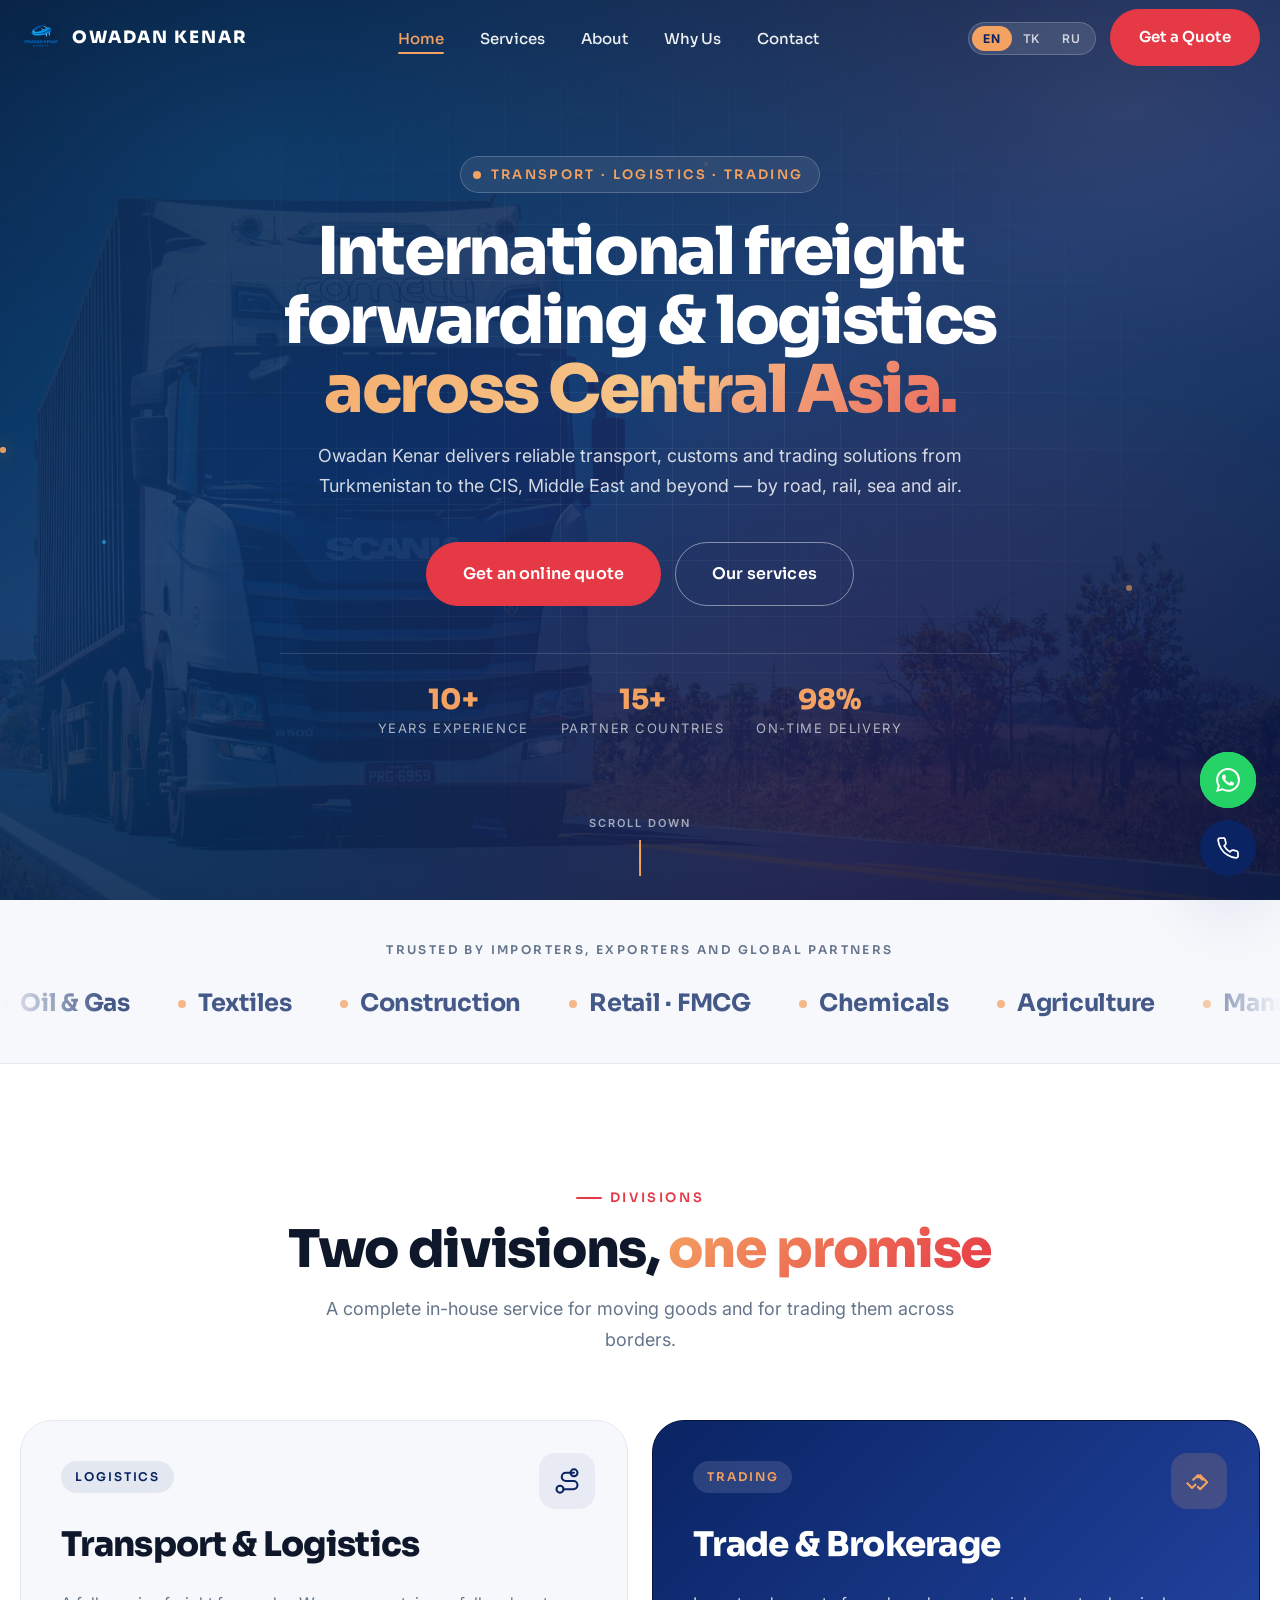
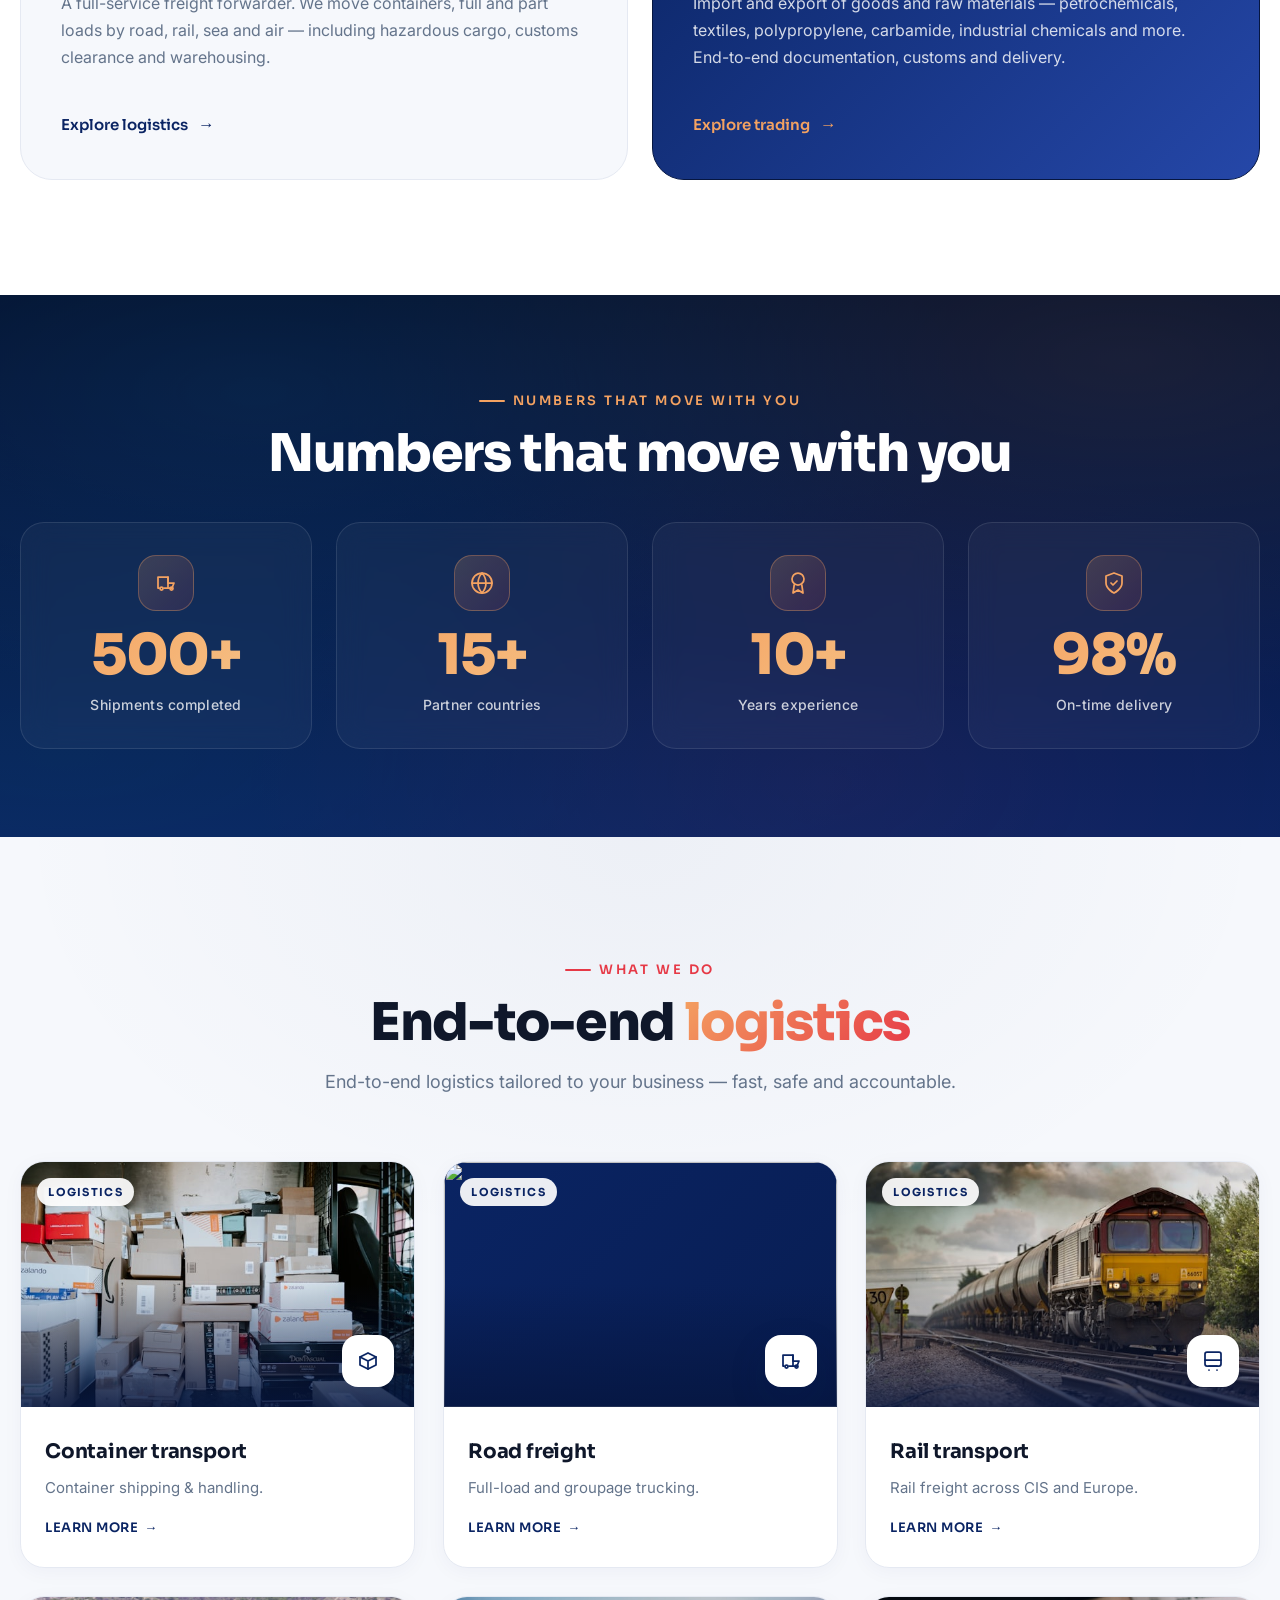
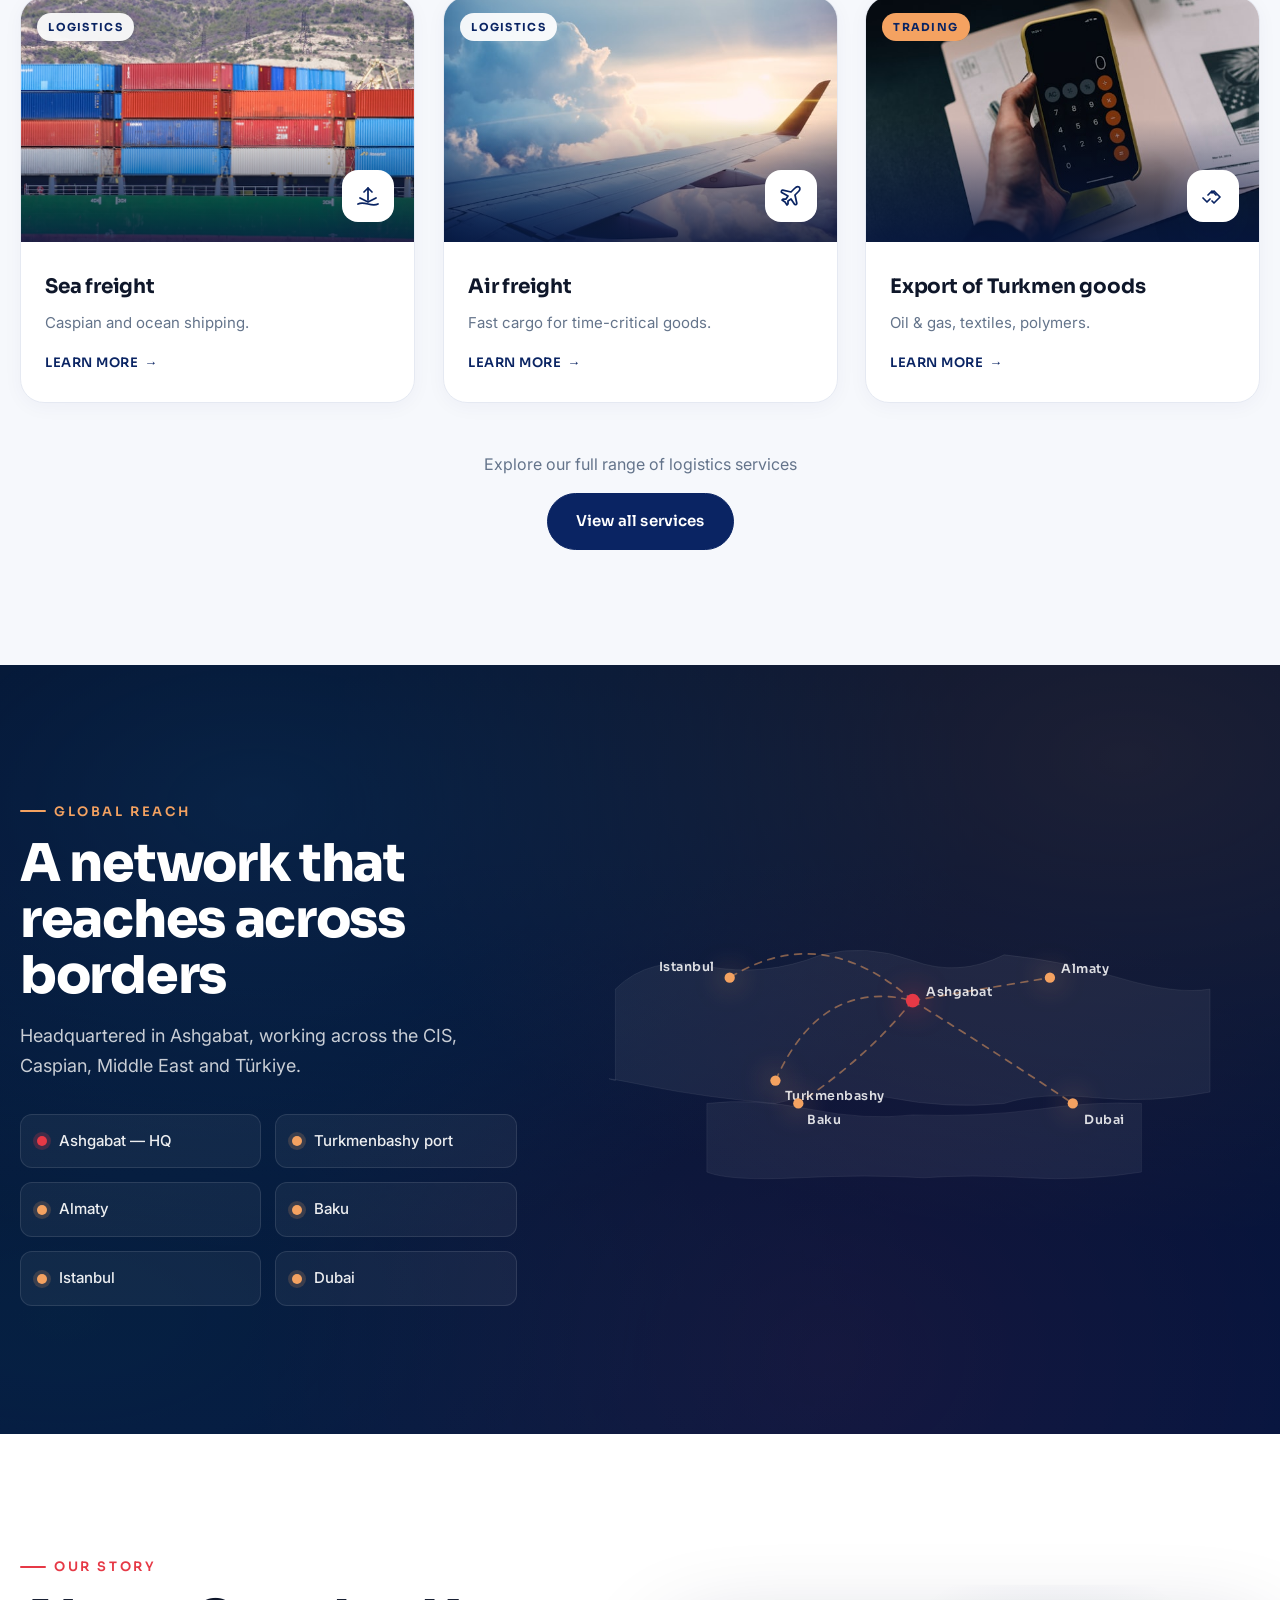
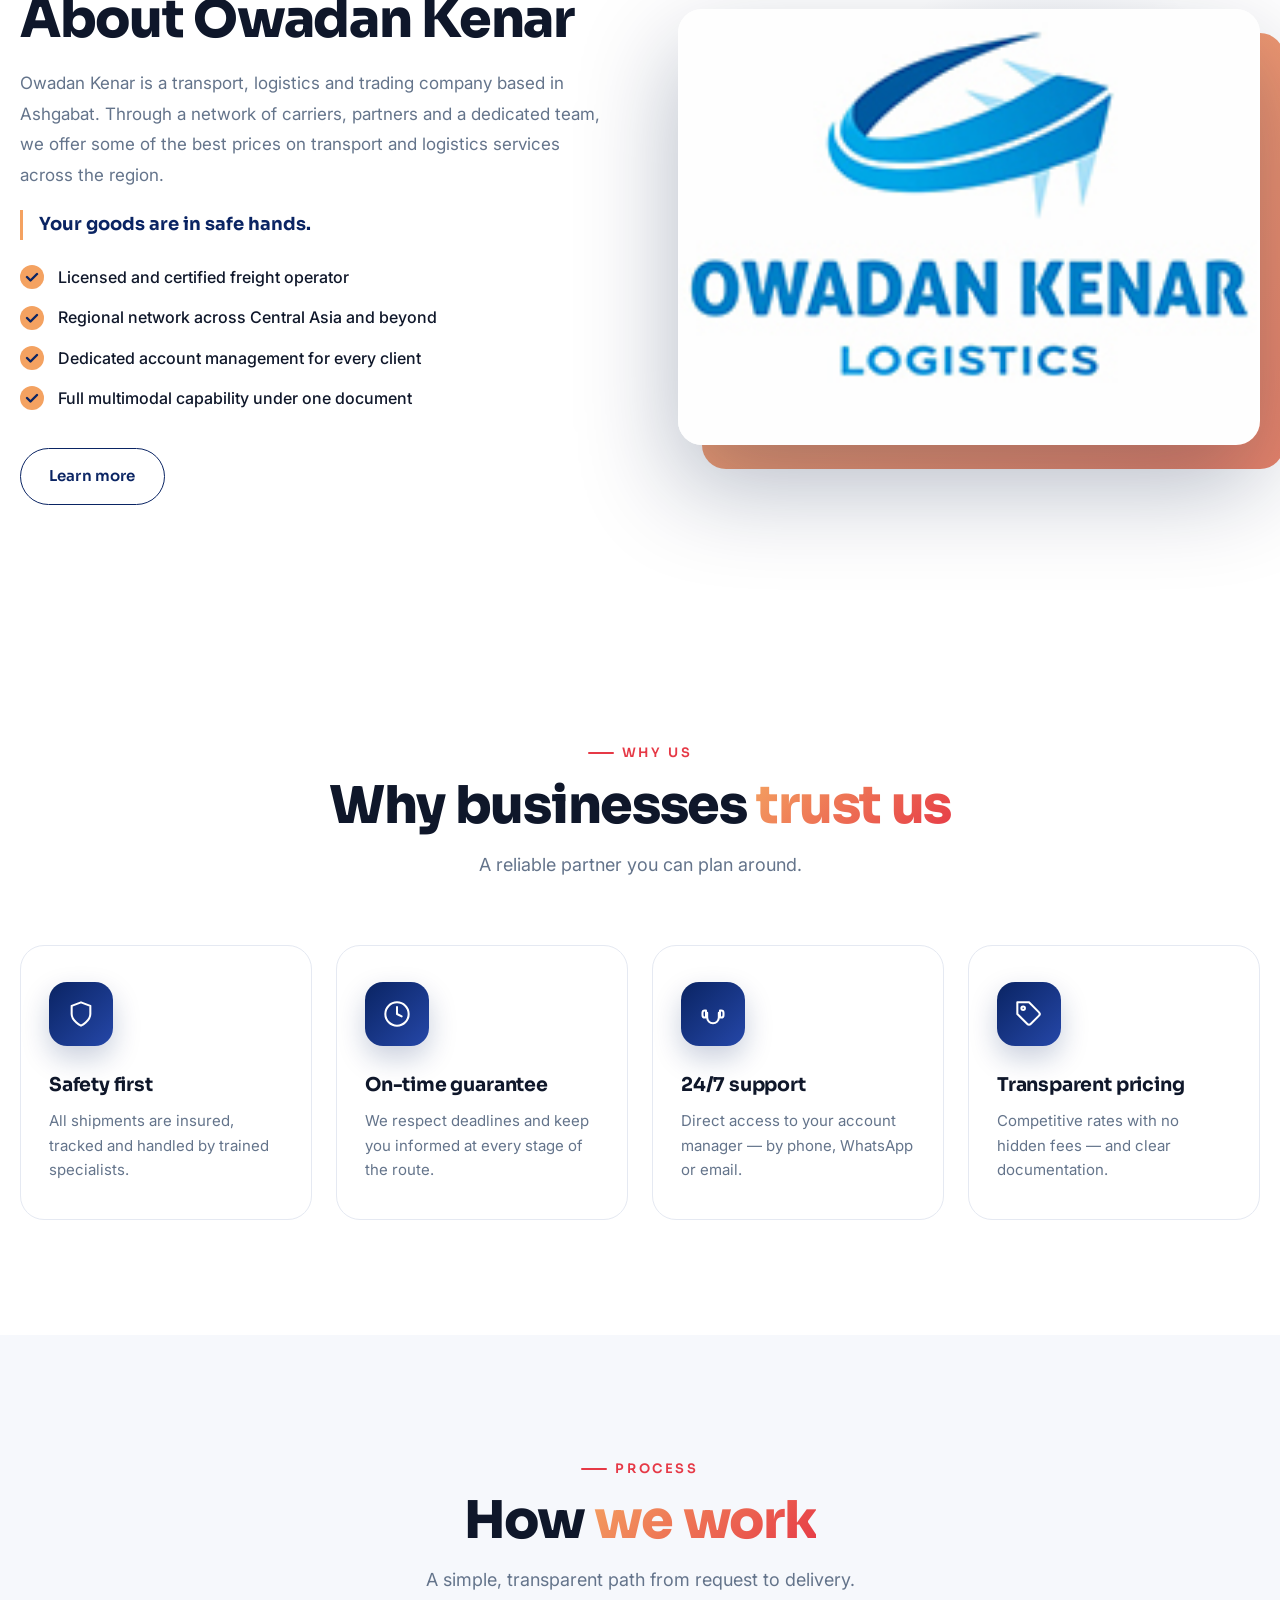
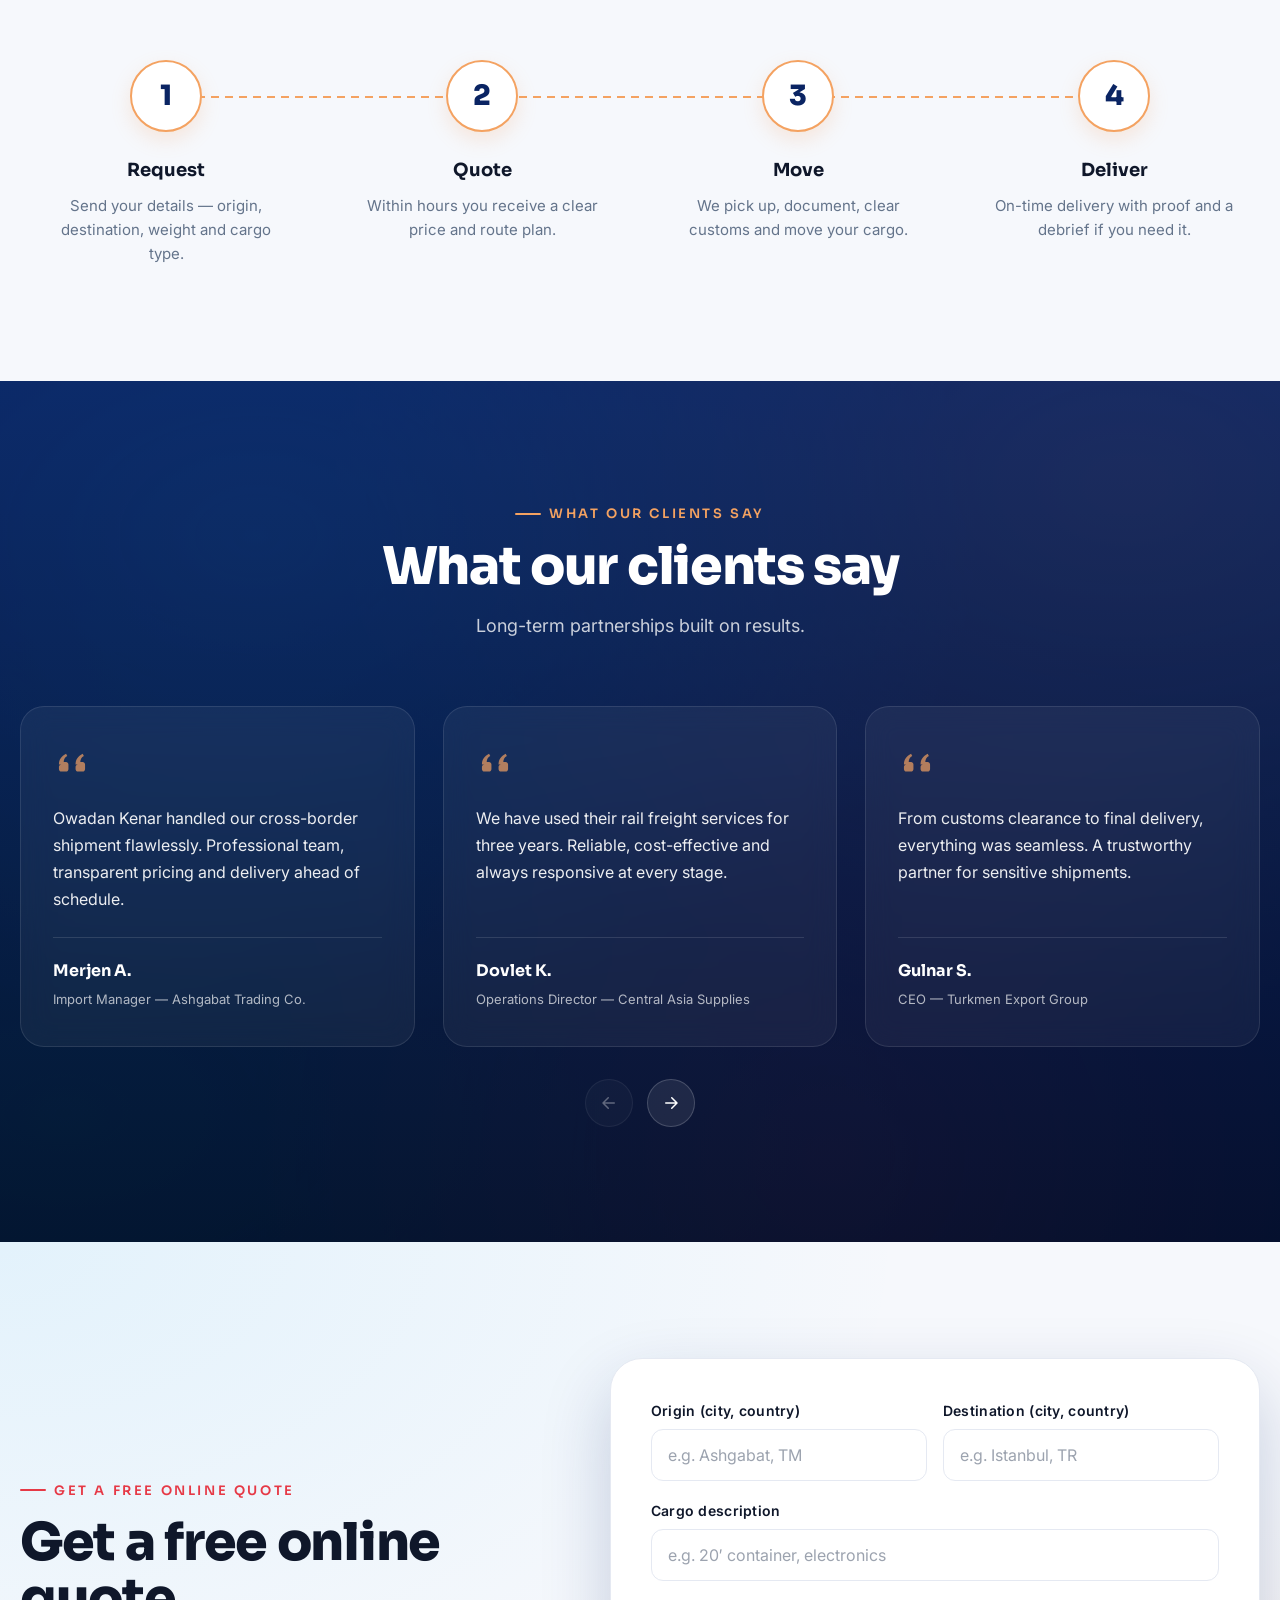
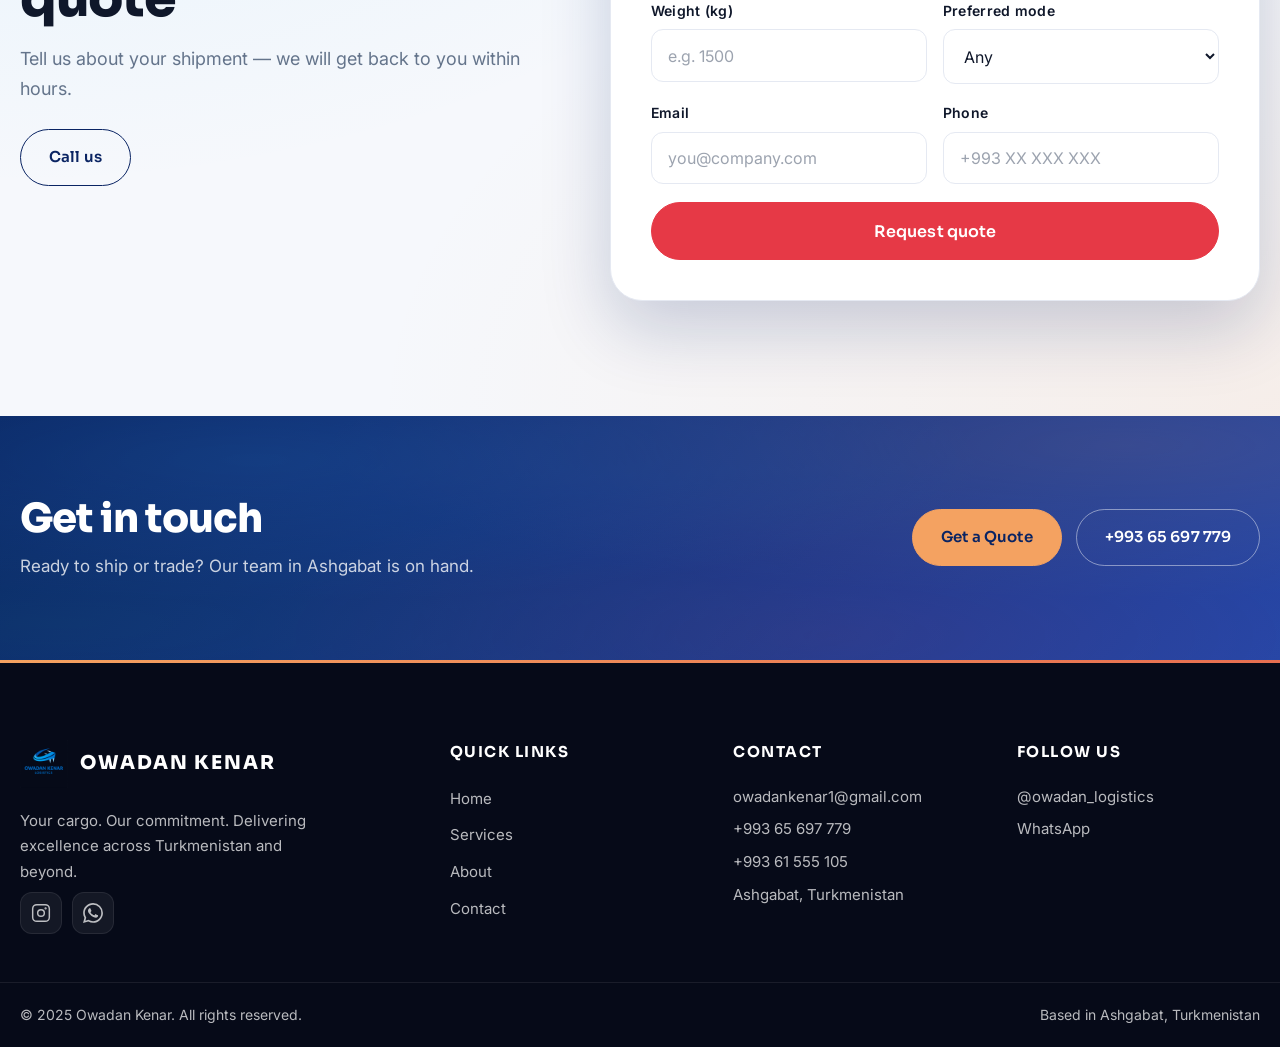
==== commit 1b7eda38: "Refresh site UI, i18n, and hero typography. Redesign pages with updated layout, animations, and expa" ====
--- a/index.html
+++ b/index.html
@@ -3,23 +3,28 @@
 <head>
   <meta charset="UTF-8">
   <meta name="viewport" content="width=device-width, initial-scale=1.0">
-  <title>Owadan Kenar — Professional Logistics & Freight Forwarding | Turkmenistan</title>
-  <meta name="description" content="Owadan Kenar — Professional logistics and freight forwarding company in Turkmenistan. Road, rail, customs clearance and warehousing services.">
-  <meta name="keywords" content="logistics, freight forwarding, Turkmenistan, transport, Owadan Kenar, trade.com.tm">
+  <title>Owadan Kenar — International Freight Forwarding & Logistics | Turkmenistan</title>
+  <meta name="description" content="Owadan Kenar — international freight forwarding, trading and logistics services across Central Asia. Road, rail, sea, air, customs and warehousing in Turkmenistan.">
+  <meta name="keywords" content="logistics, freight forwarding, Turkmenistan, transport, Owadan Kenar, trading, customs, warehousing">
   <meta name="author" content="Owadan Kenar">
-  <meta property="og:title" content="Owadan Kenar — Logistics & Freight Forwarding">
-  <meta property="og:description" content="Reliable logistics solutions across Turkmenistan and beyond — road, rail, and freight forwarding.">
+  <meta name="theme-color" content="#0A2463">
+  <meta property="og:title" content="Owadan Kenar — International Freight Forwarding & Logistics">
+  <meta property="og:description" content="International freight forwarding, trading and logistics from Turkmenistan to CIS, Middle East and beyond.">
   <meta property="og:image" content="images/photo-1601584115197-04ecc0da31d7.jpg">
   <meta property="og:type" content="website">
   <meta property="og:url" content="https://owadankenar.com">
   <meta name="twitter:card" content="summary_large_image">
   <link rel="icon" href="logo/owadan-logo.png" type="image/png">
+  <link rel="preconnect" href="https://fonts.googleapis.com">
+  <link rel="preconnect" href="https://fonts.gstatic.com" crossorigin>
   <link rel="stylesheet" href="style.css">
   <script>
     (function () { var l = localStorage.getItem('ok-lang'); if (l) document.documentElement.lang = l === 'tk' ? 'tk' : l; })();
   </script>
 </head>
 <body data-page="home">
+  <div class="scroll-progress" id="scrollProgress" aria-hidden="true"></div>
+
   <svg xmlns="http://www.w3.org/2000/svg" id="ok-icon-sprite" style="display:none" aria-hidden="true">
     <symbol id="icon-truck" viewBox="0 0 24 24" fill="none" stroke="currentColor" stroke-width="1.75" stroke-linecap="round" stroke-linejoin="round"><path d="M10 17h4V6H4v11h1"/><path d="M14 17h4l2-5H14V6"/><circle cx="7.5" cy="17.5" r="1.5"/><circle cx="17.5" cy="17.5" r="1.5"/></symbol>
     <symbol id="icon-globe" viewBox="0 0 24 24" fill="none" stroke="currentColor" stroke-width="1.75" stroke-linecap="round" stroke-linejoin="round"><circle cx="12" cy="12" r="10"/><path d="M2 12h20M12 2a15.3 15.3 0 014 10 15.3 15.3 0 01-4 10 15.3 15.3 0 01-4-10 15.3 15.3 0 014-10z"/></symbol>
@@ -41,32 +46,34 @@
     <symbol id="icon-mail" viewBox="0 0 24 24" fill="none" stroke="currentColor" stroke-width="1.75" stroke-linecap="round" stroke-linejoin="round"><path d="M4 4h16c1.1 0 2 .9 2 2v12c0 1.1-.9 2-2 2H4c-1.1 0-2-.9-2-2V6c0-1.1.9-2 2-2z"/><path d="M22 6l-10 7L2 6"/></symbol>
     <symbol id="icon-phone" viewBox="0 0 24 24" fill="none" stroke="currentColor" stroke-width="1.75" stroke-linecap="round" stroke-linejoin="round"><path d="M22 16.92v3a2 2 0 01-2.18 2 19.79 19.79 0 01-8.63-3.07 19.5 19.5 0 01-6-6 19.79 19.79 0 01-3.07-8.67A2 2 0 014.11 2h3a2 2 0 012 1.72c.127.96.361 1.903.7 2.81a2 2 0 01-.45 2.11L8.09 9.91a16 16 0 006 6l1.27-1.27a2 2 0 012.11-.45c.907.339 1.85.573 2.81.7A2 2 0 0122 16.92z"/></symbol>
     <symbol id="icon-pin" viewBox="0 0 24 24" fill="none" stroke="currentColor" stroke-width="1.75" stroke-linecap="round" stroke-linejoin="round"><path d="M21 10c0 7-9 13-9 13s-9-6-9-13a9 9 0 1118 0z"/><circle cx="12" cy="10" r="3"/></symbol>
-    <symbol id="icon-link" viewBox="0 0 24 24" fill="none" stroke="currentColor" stroke-width="1.75" stroke-linecap="round" stroke-linejoin="round"><path d="M10 13a5 5 0 007.54.54l3-3a5 5 0 00-7.07-7.07l-1.72 1.71"/><path d="M14 11a5 5 0 00-7.54-.54l-3 3a5 5 0 007.07 7.07l1.71-1.71"/></symbol>
     <symbol id="icon-instagram" viewBox="0 0 24 24" fill="none" stroke="currentColor" stroke-width="1.75" stroke-linecap="round" stroke-linejoin="round"><rect x="2" y="2" width="20" height="20" rx="5"/><circle cx="12" cy="12" r="4"/><circle cx="17.5" cy="6.5" r="0.5" fill="currentColor"/></symbol>
+    <symbol id="icon-arrow-right" viewBox="0 0 24 24" fill="none" stroke="currentColor" stroke-width="2" stroke-linecap="round" stroke-linejoin="round"><path d="M5 12h14M13 5l7 7-7 7"/></symbol>
+    <symbol id="icon-arrow-left" viewBox="0 0 24 24" fill="none" stroke="currentColor" stroke-width="2" stroke-linecap="round" stroke-linejoin="round"><path d="M19 12H5M11 19l-7-7 7-7"/></symbol>
+    <symbol id="icon-handshake" viewBox="0 0 24 24" fill="none" stroke="currentColor" stroke-width="1.75" stroke-linecap="round" stroke-linejoin="round"><path d="M11 17l2 2 6-6-6-6-2 2"/><path d="M2 14l4 4 3-3M7 11l4-4 4 4"/></symbol>
+    <symbol id="icon-quote" viewBox="0 0 32 32" fill="currentColor"><path d="M9 18H5c0-4 2-7 6-9l1 2c-2 1-3 3-3 5h2c1 0 2 1 2 2v4c0 1-1 2-2 2H7c-1 0-2-1-2-2v-2c0-1 1-2 2-2h2zm14 0h-4c0-4 2-7 6-9l1 2c-2 1-3 3-3 5h2c1 0 2 1 2 2v4c0 1-1 2-2 2h-4c-1 0-2-1-2-2v-2c0-1 1-2 2-2h2z"/></symbol>
+    <symbol id="icon-whatsapp" viewBox="0 0 24 24" fill="currentColor"><path d="M17.472 14.382c-.297-.149-1.758-.867-2.03-.967-.273-.099-.471-.148-.67.15-.197.297-.767.966-.94 1.164-.173.199-.347.223-.644.075-.297-.15-1.255-.463-2.39-1.475-.883-.788-1.48-1.761-1.653-2.059-.173-.297-.018-.458.13-.606.134-.133.298-.347.446-.52.149-.174.198-.298.298-.497.099-.198.05-.371-.025-.52-.075-.149-.669-1.612-.916-2.207-.242-.579-.487-.5-.669-.51-.173-.008-.371-.01-.57-.01-.198 0-.52.074-.792.372-.272.297-1.04 1.016-1.04 2.479 0 1.462 1.065 2.875 1.213 3.074.149.198 2.096 3.2 5.077 4.487.709.306 1.262.489 1.694.625.712.227 1.36.195 1.871.118.571-.085 1.758-.719 2.006-1.413.248-.694.248-1.289.173-1.413-.074-.124-.272-.198-.57-.347m-5.421 7.403h-.004a9.87 9.87 0 01-5.031-1.378l-.361-.214-3.741.982.998-3.648-.235-.374a9.86 9.86 0 01-1.51-5.26c.001-5.45 4.436-9.884 9.888-9.884 2.64 0 5.122 1.03 6.988 2.898a9.825 9.825 0 012.893 6.994c-.003 5.45-4.435 9.884-9.885 9.884m8.413-18.297A11.815 11.815 0 0012.05 0C5.495 0 .16 5.335.157 11.892c0 2.096.547 4.142 1.588 5.945L.057 24l6.305-1.654a11.882 11.882 0 005.683 1.448h.005c6.554 0 11.89-5.335 11.893-11.893a11.821 11.821 0 00-3.48-8.413z"/></symbol>
   </svg>
 
   <header class="header" id="header">
     <nav class="nav container" aria-label="Main navigation">
       <a href="index.html" class="nav__logo">
-        <img src="logo/owadan-logo.png" alt="Owadan Kenar Logistics" class="nav__logo-img" width="40" height="40">
+        <img src="logo/owadan-logo.png" alt="Owadan Kenar" class="nav__logo-img" width="42" height="42">
         <span class="nav__logo-text">OWADAN KENAR</span>
       </a>
       <ul class="nav__links" id="navLinks">
         <li><a href="index.html" class="nav__link active" data-i18n="nav.home">Home</a></li>
         <li><a href="services.html" class="nav__link" data-i18n="nav.services">Services</a></li>
-        <li><a href="about.html" class="nav__link" data-i18n="nav.about">About Us</a></li>
-        <li><a href="index.html#why-us" class="nav__link" data-i18n="nav.whyUs">Why Us</a></li>
+        <li><a href="about.html" class="nav__link" data-i18n="nav.about">About</a></li>
+        <li><a href="#why-us" class="nav__link" data-i18n="nav.whyUs">Why Us</a></li>
         <li><a href="contact.html" class="nav__link" data-i18n="nav.contact">Contact</a></li>
       </ul>
       <div class="nav__actions">
         <div class="lang-switcher" role="group" aria-label="Language">
           <button type="button" class="lang-btn active" data-lang="en">EN</button>
-          <span class="lang-divider">|</span>
           <button type="button" class="lang-btn" data-lang="tk">TK</button>
-          <span class="lang-divider">|</span>
           <button type="button" class="lang-btn" data-lang="ru">RU</button>
         </div>
-        <a href="contact.html" class="btn btn--accent btn--pill nav__cta" data-i18n="nav.getQuote">Contact Us</a>
+        <a href="#quote" class="btn btn--accent nav__cta" data-i18n="nav.getQuote" data-magnetic="0.3">Get a Quote</a>
         <button type="button" class="nav__toggle" id="navToggle" aria-label="Open menu" aria-expanded="false">
           <span class="hamburger"></span>
         </button>
@@ -79,298 +86,578 @@
     <ul class="nav-drawer__links">
       <li><a href="index.html" class="nav-drawer__link active" data-i18n="nav.home">Home</a></li>
       <li><a href="services.html" class="nav-drawer__link" data-i18n="nav.services">Services</a></li>
-      <li><a href="about.html" class="nav-drawer__link" data-i18n="nav.about">About Us</a></li>
-      <li><a href="index.html#why-us" class="nav-drawer__link" data-i18n="nav.whyUs">Why Us</a></li>
+      <li><a href="about.html" class="nav-drawer__link" data-i18n="nav.about">About</a></li>
+      <li><a href="#why-us" class="nav-drawer__link" data-i18n="nav.whyUs">Why Us</a></li>
       <li><a href="contact.html" class="nav-drawer__link" data-i18n="nav.contact">Contact</a></li>
     </ul>
-    <a href="contact.html" class="btn btn--accent btn--pill nav-drawer__cta" data-i18n="nav.getQuote">Contact Us</a>
+    <a href="#quote" class="btn btn--accent nav-drawer__cta" data-i18n="nav.getQuote">Get a Quote</a>
     <div class="lang-switcher lang-switcher--drawer" role="group" aria-label="Language">
       <button type="button" class="lang-btn active" data-lang="en">EN</button>
-      <span class="lang-divider">|</span>
       <button type="button" class="lang-btn" data-lang="tk">TK</button>
-      <span class="lang-divider">|</span>
       <button type="button" class="lang-btn" data-lang="ru">RU</button>
     </div>
   </aside>
 
   <main>
 
+    <!-- ===== HERO ===== -->
     <section class="hero" id="home" aria-labelledby="hero-title">
-      <div class="hero__bg" role="img" aria-label="Trucks on highway"></div>
+      <div class="hero__bg"></div>
       <div class="hero__overlay"></div>
-      <div class="hero__pulse"></div>
-      <div class="hero__content container">
-        <p class="hero__location"><svg class="icon icon--inline" aria-hidden="true"><use href="#icon-pin"/></svg> <span data-i18n="about.location">Ashgabat / Turkmenistan</span></p>
-        <h1 class="hero__title" id="hero-title" data-i18n="hero.title">Your Cargo. Our Commitment.</h1>
-        <p class="hero__subtitle" data-i18n="hero.subtitle">Reliable logistics solutions across Turkmenistan and beyond.</p>
+      <div class="hero__mesh"></div>
+      <div class="hero__grid"></div>
+      <span class="hero__particle"></span>
+      <span class="hero__particle"></span>
+      <span class="hero__particle"></span>
+      <span class="hero__particle"></span>
+      <span class="hero__particle"></span>
+      <span class="hero__particle"></span>
+
+      <div class="container hero__content">
+        <div class="hero__eyebrow" data-i18n="hero.eyebrow">Transport · Logistics · Trading</div>
+        <h1 class="hero__title" id="hero-title">
+          <span data-i18n="hero.title">International freight forwarding & logistics</span>
+          <span class="accent" data-i18n="hero.titleAccent">across Central Asia.</span>
+        </h1>
+        <p class="hero__subtitle" data-i18n="hero.subtitle">Owadan Kenar delivers reliable transport, customs and trading solutions from Turkmenistan to the CIS, Middle East and beyond.</p>
         <div class="hero__actions">
-          <a href="services.html" class="btn btn--primary" data-i18n="hero.ctaServices">Our Services</a>
-          <a href="contact.html" class="btn btn--outline" data-i18n="hero.ctaContact">Contact Us</a>
-        </div>
-        <a href="https://trade.com.tm/companies/owadan-kenar-1269/" target="_blank" rel="noopener noreferrer" class="hero__trade reveal">
-          <span data-i18n="about.tradeProfile">View our trade.com.tm profile</span>
-        </a>
-      </div>
-      <a href="#stats" class="hero__scroll" data-i18n-aria="hero.scroll" aria-label="Scroll down">
-        <svg width="28" height="28" viewBox="0 0 24 24" fill="none" stroke="currentColor" stroke-width="2" aria-hidden="true">
-          <path d="M12 5v14M5 12l7 7 7-7"/>
-        </svg>
+          <a href="#quote" class="btn btn--accent btn--lg" data-i18n="hero.ctaQuote" data-magnetic="0.25">Get an online quote</a>
+          <a href="services.html" class="btn btn--outline btn--lg" data-i18n="hero.ctaServices">Our services</a>
+        </div>
+        <div class="hero__meta">
+          <div class="hero__meta-item">
+            <span class="hero__meta-num">10+</span>
+            <span class="hero__meta-label" data-i18n="stats.experience">Years experience</span>
+          </div>
+          <div class="hero__meta-item">
+            <span class="hero__meta-num">15+</span>
+            <span class="hero__meta-label" data-i18n="stats.countries">Partner countries</span>
+          </div>
+          <div class="hero__meta-item">
+            <span class="hero__meta-num">98%</span>
+            <span class="hero__meta-label" data-i18n="stats.ontime">On-time delivery</span>
+          </div>
+        </div>
+      </div>
+      <a href="#trustbar" class="hero__scroll" data-i18n-aria="hero.scroll" aria-label="Scroll down">
+        <span data-i18n="hero.scroll">Scroll</span>
+        <span class="hero__scroll-line"></span>
       </a>
     </section>
 
-    <div class="wave-divider wave-divider--to-primary" aria-hidden="true">
-      <svg viewBox="0 0 1440 80" preserveAspectRatio="none"><path fill="#0A2463" d="M0,40 C360,80 720,0 1080,40 C1260,60 1380,50 1440,40 L1440,80 L0,80 Z"/></svg>
-    </div>
-
+    <!-- ===== TRUST BAR (marquee) ===== -->
+    <section class="trustbar" id="trustbar" aria-label="Industries we serve">
+      <div class="container">
+        <p class="trustbar__label" data-i18n="trustbar.title">Trusted by importers, exporters and global partners</p>
+      </div>
+      <div class="marquee" aria-hidden="true">
+        <div class="marquee__track">
+          <span class="marquee__item">Oil &amp; Gas</span>
+          <span class="marquee__item">Textiles</span>
+          <span class="marquee__item">Construction</span>
+          <span class="marquee__item">Retail · FMCG</span>
+          <span class="marquee__item">Chemicals</span>
+          <span class="marquee__item">Agriculture</span>
+          <span class="marquee__item">Manufacturing</span>
+          <span class="marquee__item">Automotive</span>
+        </div>
+      </div>
+    </section>
+
+    <!-- ===== TWO DIVISIONS ===== -->
+    <section class="divisions section" id="divisions" aria-labelledby="divisions-title">
+      <div class="container">
+        <header class="section__header reveal">
+          <span class="eyebrow" data-i18n="divisions.eyebrow">Divisions</span>
+          <h2 class="section__title"><span data-i18n="divisions.titleLead">Two divisions,</span> <span class="accent" data-i18n="divisions.titleAccent">one promise</span></h2>
+          <p class="section__subtitle" data-i18n="divisions.subtitle">A complete in-house service for moving goods and for trading them across borders.</p>
+        </header>
+        <div class="divisions__grid">
+          <article class="division-card division-card--primary reveal" data-tilt="5">
+            <span class="division-card__icon" aria-hidden="true"><svg class="icon"><use href="#icon-route"/></svg></span>
+            <span class="division-card__tag" data-i18n="divisions.logistics.tag">Logistics</span>
+            <h3 class="division-card__title" data-i18n="divisions.logistics.title">Transport &amp; Logistics</h3>
+            <p class="division-card__desc" data-i18n="divisions.logistics.desc">A full-service freight forwarder. We move containers, full and part loads by road, rail, sea and air.</p>
+            <a href="services.html" class="division-card__link" data-i18n="divisions.logistics.link">Explore logistics</a>
+          </article>
+          <article class="division-card division-card--accent reveal" style="--i:1" data-tilt="5">
+            <span class="division-card__icon" aria-hidden="true"><svg class="icon"><use href="#icon-handshake"/></svg></span>
+            <span class="division-card__tag" data-i18n="divisions.trading.tag">Trading</span>
+            <h3 class="division-card__title" data-i18n="divisions.trading.title">Trade &amp; Brokerage</h3>
+            <p class="division-card__desc" data-i18n="divisions.trading.desc">Import and export of goods and raw materials — petrochemicals, textiles, polypropylene and more.</p>
+            <a href="services.html#trading" class="division-card__link" data-i18n="divisions.trading.link">Explore trading</a>
+          </article>
+        </div>
+      </div>
+    </section>
+
+    <!-- ===== STATS ===== -->
     <section class="stats" id="stats" aria-label="Company statistics">
-      <div class="container stats__grid">
-        <div class="stat reveal">
-          <span class="stat__icon" aria-hidden="true"><svg class="icon"><use href="#icon-truck"/></svg></span>
-          <span class="stat__number" data-target="500" data-suffix="+">0</span>
-          <span class="stat__label" data-i18n="stats.shipments">Shipments Completed</span>
-        </div>
-        <div class="stat reveal" style="--i:1">
-          <span class="stat__icon" aria-hidden="true"><svg class="icon"><use href="#icon-globe"/></svg></span>
-          <span class="stat__number" data-target="15" data-suffix="+">0</span>
-          <span class="stat__label" data-i18n="stats.countries">Partner Countries</span>
-        </div>
-        <div class="stat reveal" style="--i:2">
-          <span class="stat__icon" aria-hidden="true"><svg class="icon"><use href="#icon-award"/></svg></span>
-          <span class="stat__number" data-target="10" data-suffix="+">0</span>
-          <span class="stat__label" data-i18n="stats.experience">Years Experience</span>
-        </div>
-        <div class="stat reveal" style="--i:3">
-          <span class="stat__icon" aria-hidden="true"><svg class="icon"><use href="#icon-package-check"/></svg></span>
-          <span class="stat__number" data-target="98" data-suffix="%">0</span>
-          <span class="stat__label" data-i18n="stats.ontime">On-Time Delivery Rate</span>
-        </div>
-      </div>
-    </section>
-
+      <div class="container">
+        <header class="section__header reveal" style="margin-bottom:2.5rem">
+          <span class="eyebrow eyebrow--light" data-i18n="stats.title">Numbers that move with you</span>
+          <h2 class="section__title section__title--light"><span data-i18n="stats.title">Numbers that move with you</span></h2>
+        </header>
+        <div class="stats__grid">
+          <div class="stat reveal">
+            <span class="stat__icon" aria-hidden="true"><svg class="icon"><use href="#icon-truck"/></svg></span>
+            <span class="stat__number" data-target="500" data-suffix="+">0</span>
+            <span class="stat__label" data-i18n="stats.shipments">Shipments completed</span>
+          </div>
+          <div class="stat reveal" style="--i:1">
+            <span class="stat__icon" aria-hidden="true"><svg class="icon"><use href="#icon-globe"/></svg></span>
+            <span class="stat__number" data-target="15" data-suffix="+">0</span>
+            <span class="stat__label" data-i18n="stats.countries">Partner countries</span>
+          </div>
+          <div class="stat reveal" style="--i:2">
+            <span class="stat__icon" aria-hidden="true"><svg class="icon"><use href="#icon-award"/></svg></span>
+            <span class="stat__number" data-target="10" data-suffix="+">0</span>
+            <span class="stat__label" data-i18n="stats.experience">Years experience</span>
+          </div>
+          <div class="stat reveal" style="--i:3">
+            <span class="stat__icon" aria-hidden="true"><svg class="icon"><use href="#icon-package-check"/></svg></span>
+            <span class="stat__number" data-target="98" data-suffix="%">0</span>
+            <span class="stat__label" data-i18n="stats.ontime">On-time delivery</span>
+          </div>
+        </div>
+      </div>
+    </section>
+
+    <!-- ===== SERVICES PREVIEW ===== -->
     <section class="services section" id="services-preview" aria-labelledby="services-title">
       <div class="container">
         <header class="section__header reveal">
-          <h2 class="section__title" id="services-title" data-i18n="services.title">What We Do</h2>
-          <p class="section__subtitle" data-i18n="services.subtitle">End-to-end logistics tailored to your business needs</p>
+          <span class="eyebrow" data-i18n="services.eyebrow">What we do</span>
+          <h2 class="section__title" id="services-title"><span data-i18n="services.titleLead">End-to-end</span> <span class="accent" data-i18n="services.titleAccent">logistics</span></h2>
+          <p class="section__subtitle" data-i18n="services.subtitle">End-to-end logistics tailored to your business — fast, safe and accountable.</p>
         </header>
-        <div class="services__grid services__grid--home">
-          <article class="service-card reveal" style="--i:0">
+        <div class="services__grid">
+          <article class="service-card reveal" style="--i:0" data-tilt="6">
+            <a href="services.html#service-container" class="service-card__hit" data-i18n-aria="services.learnMore" aria-label="Learn more"></a>
             <div class="service-card__img-wrap">
               <img src="images/photo-1580674285054-bed31e145f59.jpg" alt="" class="service-card__img" loading="lazy" width="600" height="375">
+              <div class="service-card__overlay"></div>
+              <span class="service-card__cat" data-i18n="services.catLogistics">Logistics</span>
               <span class="service-card__badge" aria-hidden="true"><svg class="icon"><use href="#icon-container"/></svg></span>
             </div>
             <div class="service-card__body">
-              <h3 class="service-card__title" data-i18n="services.container.title">Container Transport</h3>
-              <p class="service-card__desc" data-i18n="services.container.desc">...</p>
+              <h3 class="service-card__title" data-i18n="services.container.title">Container transport</h3>
+              <p class="service-card__desc" data-i18n="services.container.short">Container shipping &amp; handling.</p>
+              <span class="service-card__more" data-i18n="services.learnMore">Learn more</span>
             </div>
           </article>
-          <article class="service-card reveal" style="--i:1">
+          <article class="service-card reveal" style="--i:1" data-tilt="6">
+            <a href="services.html#service-road" class="service-card__hit" data-i18n-aria="services.learnMore" aria-label="Learn more"></a>
             <div class="service-card__img-wrap">
               <img src="images/photo-1519003722824-194d4455a60c.jpg" alt="" class="service-card__img" loading="lazy" width="600" height="375">
+              <div class="service-card__overlay"></div>
+              <span class="service-card__cat" data-i18n="services.catLogistics">Logistics</span>
               <span class="service-card__badge" aria-hidden="true"><svg class="icon"><use href="#icon-truck"/></svg></span>
             </div>
             <div class="service-card__body">
-              <h3 class="service-card__title" data-i18n="services.road.title">Road Freight</h3>
-              <p class="service-card__desc" data-i18n="services.road.desc">...</p>
+              <h3 class="service-card__title" data-i18n="services.road.title">Road freight</h3>
+              <p class="service-card__desc" data-i18n="services.road.short">Full-load and groupage trucking.</p>
+              <span class="service-card__more" data-i18n="services.learnMore">Learn more</span>
             </div>
           </article>
-          <article class="service-card reveal" style="--i:2">
+          <article class="service-card reveal" style="--i:2" data-tilt="6">
+            <a href="services.html#service-rail" class="service-card__hit" data-i18n-aria="services.learnMore" aria-label="Learn more"></a>
             <div class="service-card__img-wrap">
               <img src="images/photo-1474487548417-781cb71495f3.jpg" alt="" class="service-card__img" loading="lazy" width="600" height="375">
+              <div class="service-card__overlay"></div>
+              <span class="service-card__cat" data-i18n="services.catLogistics">Logistics</span>
               <span class="service-card__badge" aria-hidden="true"><svg class="icon"><use href="#icon-train"/></svg></span>
             </div>
             <div class="service-card__body">
-              <h3 class="service-card__title" data-i18n="services.rail.title">Rail Transport</h3>
-              <p class="service-card__desc" data-i18n="services.rail.desc">...</p>
+              <h3 class="service-card__title" data-i18n="services.rail.title">Rail transport</h3>
+              <p class="service-card__desc" data-i18n="services.rail.short">Rail freight across CIS and Europe.</p>
+              <span class="service-card__more" data-i18n="services.learnMore">Learn more</span>
             </div>
           </article>
-          <article class="service-card reveal" style="--i:3">
+          <article class="service-card reveal" style="--i:3" data-tilt="6">
+            <a href="services.html#service-sea" class="service-card__hit" data-i18n-aria="services.learnMore" aria-label="Learn more"></a>
             <div class="service-card__img-wrap">
-              <img src="images/photo-1712578585447-2bab142270b0.jpg" alt="Cargo ship loaded with containers at sea" class="service-card__img" loading="lazy" width="800" height="500">
+              <img src="images/photo-1712578585447-2bab142270b0.jpg" alt="" class="service-card__img" loading="lazy" width="600" height="375">
+              <div class="service-card__overlay"></div>
+              <span class="service-card__cat" data-i18n="services.catLogistics">Logistics</span>
               <span class="service-card__badge" aria-hidden="true"><svg class="icon"><use href="#icon-ship"/></svg></span>
             </div>
             <div class="service-card__body">
-              <h3 class="service-card__title" data-i18n="services.sea.title">Sea Freight</h3>
-              <p class="service-card__desc" data-i18n="services.sea.desc">...</p>
+              <h3 class="service-card__title" data-i18n="services.sea.title">Sea freight</h3>
+              <p class="service-card__desc" data-i18n="services.sea.short">Caspian and ocean shipping.</p>
+              <span class="service-card__more" data-i18n="services.learnMore">Learn more</span>
             </div>
           </article>
-          <article class="service-card reveal" style="--i:4">
+          <article class="service-card reveal" style="--i:4" data-tilt="6">
+            <a href="services.html#service-air" class="service-card__hit" data-i18n-aria="services.learnMore" aria-label="Learn more"></a>
             <div class="service-card__img-wrap">
               <img src="images/photo-1436491865332-7a61a109cc05.jpg" alt="" class="service-card__img" loading="lazy" width="600" height="375">
+              <div class="service-card__overlay"></div>
+              <span class="service-card__cat" data-i18n="services.catLogistics">Logistics</span>
               <span class="service-card__badge" aria-hidden="true"><svg class="icon"><use href="#icon-plane"/></svg></span>
             </div>
             <div class="service-card__body">
-              <h3 class="service-card__title" data-i18n="services.air.title">Air Freight</h3>
-              <p class="service-card__desc" data-i18n="services.air.desc">...</p>
+              <h3 class="service-card__title" data-i18n="services.air.title">Air freight</h3>
+              <p class="service-card__desc" data-i18n="services.air.short">Fast cargo for time-critical goods.</p>
+              <span class="service-card__more" data-i18n="services.learnMore">Learn more</span>
             </div>
           </article>
-          <article class="service-card reveal" style="--i:5">
+          <article class="service-card reveal" style="--i:5" data-tilt="6">
+            <a href="services.html#service-trade-export" class="service-card__hit" data-i18n-aria="services.learnMore" aria-label="Learn more"></a>
             <div class="service-card__img-wrap">
               <img src="images/photo-1554224155-8d04cb21cd6c.jpg" alt="" class="service-card__img" loading="lazy" width="600" height="375">
-              <span class="service-card__badge" aria-hidden="true"><svg class="icon"><use href="#icon-document"/></svg></span>
+              <div class="service-card__overlay"></div>
+              <span class="service-card__cat service-card__cat--trading" data-i18n="services.catTrading">Trading</span>
+              <span class="service-card__badge" aria-hidden="true"><svg class="icon"><use href="#icon-handshake"/></svg></span>
             </div>
             <div class="service-card__body">
-              <h3 class="service-card__title" data-i18n="services.customs.title">Customs Clearance</h3>
-              <p class="service-card__desc" data-i18n="services.customs.desc">...</p>
+              <h3 class="service-card__title" data-i18n="services.tradeExport.title">Export of Turkmen goods</h3>
+              <p class="service-card__desc" data-i18n="services.tradeExport.short">Oil &amp; gas, textiles, polymers.</p>
+              <span class="service-card__more" data-i18n="services.learnMore">Learn more</span>
             </div>
           </article>
         </div>
         <div class="section-cta reveal">
           <p data-i18n="home.previewServices">Explore our full range of logistics services</p>
-          <a href="services.html" class="btn btn--primary btn--pill" data-i18n="services.viewAll">View all services</a>
-        </div>
-      </div>
-    </section>
-
-    <div class="wave-divider wave-divider--to-light" aria-hidden="true">
-      <svg viewBox="0 0 1440 80" preserveAspectRatio="none"><path fill="#ffffff" d="M0,20 C240,70 480,10 720,50 C960,90 1200,20 1440,50 L1440,80 L0,80 Z"/></svg>
-    </div>
-
+          <a href="services.html" class="btn btn--primary" data-i18n="services.viewAll">View all services</a>
+        </div>
+      </div>
+    </section>
+
+    <!-- ===== ROUTE MAP / COVERAGE ===== -->
+    <section class="routes section" id="routes" aria-labelledby="routes-title">
+      <div class="container">
+        <div class="routes__grid">
+          <div class="routes__copy reveal-left">
+            <span class="eyebrow eyebrow--light" data-i18n="routes.eyebrow">Global reach</span>
+            <h2 class="section__title section__title--light" id="routes-title"><span data-i18n="routes.title">A network that reaches across borders</span></h2>
+            <p class="section__subtitle section__subtitle--light" style="margin-inline:0" data-i18n="routes.subtitle">Headquartered in Ashgabat, working across the CIS, Caspian, Middle East and Türkiye.</p>
+            <ul class="routes__points">
+              <li class="routes__point"><span class="routes__point-dot"></span><span data-i18n="routes.points.ashgabat">Ashgabat — HQ</span></li>
+              <li class="routes__point"><span class="routes__point-dot"></span><span data-i18n="routes.points.turkmenbashy">Turkmenbashy port</span></li>
+              <li class="routes__point"><span class="routes__point-dot"></span><span data-i18n="routes.points.almaty">Almaty</span></li>
+              <li class="routes__point"><span class="routes__point-dot"></span><span data-i18n="routes.points.baku">Baku</span></li>
+              <li class="routes__point"><span class="routes__point-dot"></span><span data-i18n="routes.points.istanbul">Istanbul</span></li>
+              <li class="routes__point"><span class="routes__point-dot"></span><span data-i18n="routes.points.dubai">Dubai</span></li>
+            </ul>
+          </div>
+          <div class="routes__map reveal-right" aria-hidden="true">
+            <svg viewBox="0 0 600 380" xmlns="http://www.w3.org/2000/svg">
+              <!-- Simplified continent silhouettes -->
+              <path class="map__continent" d="M40 140 Q70 110 120 120 T220 110 Q260 100 300 115 T380 110 Q430 115 480 130 T560 140 L560 230 Q510 240 460 235 T380 240 Q330 245 280 235 T180 240 Q120 235 70 225 T40 220 Z"/>
+              <path class="map__continent" d="M120 240 Q160 235 210 245 T300 250 Q360 252 410 245 T500 240 L500 300 Q450 308 400 305 T310 305 Q260 302 200 305 T120 300 Z"/>
+
+              <!-- Routes (animated dashes) -->
+              <path class="map__path" d="M180 220 Q220 130 300 150" />
+              <path class="map__path" d="M300 150 Q360 140 420 130" />
+              <path class="map__path" d="M300 150 Q260 200 200 240" />
+              <path class="map__path" d="M300 150 Q380 200 440 240" />
+              <path class="map__path" d="M300 150 Q220 80 140 130" />
+
+              <!-- HQ Ashgabat (accent) -->
+              <g transform="translate(300 150)">
+                <circle class="map__pulse-ring" r="8"/>
+                <circle class="map__pulse map__pulse--accent" r="6"/>
+              </g>
+              <text class="map__label" x="312" y="146">Ashgabat</text>
+
+              <!-- Other points -->
+              <g transform="translate(180 220)">
+                <circle class="map__pulse-ring" r="6"/>
+                <circle class="map__pulse" r="4.5"/>
+              </g>
+              <text class="map__label" x="188" y="237">Turkmenbashy</text>
+
+              <g transform="translate(420 130)">
+                <circle class="map__pulse-ring" r="6"/>
+                <circle class="map__pulse" r="4.5"/>
+              </g>
+              <text class="map__label" x="430" y="126">Almaty</text>
+
+              <g transform="translate(200 240)">
+                <circle class="map__pulse-ring" r="6"/>
+                <circle class="map__pulse" r="4.5"/>
+              </g>
+              <text class="map__label" x="208" y="258">Baku</text>
+
+              <g transform="translate(140 130)">
+                <circle class="map__pulse-ring" r="6"/>
+                <circle class="map__pulse" r="4.5"/>
+              </g>
+              <text class="map__label" x="78" y="124">Istanbul</text>
+
+              <g transform="translate(440 240)">
+                <circle class="map__pulse-ring" r="6"/>
+                <circle class="map__pulse" r="4.5"/>
+              </g>
+              <text class="map__label" x="450" y="258">Dubai</text>
+            </svg>
+          </div>
+        </div>
+      </div>
+    </section>
+
+    <!-- ===== ABOUT PREVIEW ===== -->
     <section class="about section" id="about-preview" aria-labelledby="about-title">
       <div class="container about__grid">
-        <div class="about__content reveal">
-          <h2 class="section__title" id="about-title" data-i18n="about.title">About Owadan Kenar</h2>
-          <p class="about__text" data-i18n="about.text">...</p>
-          <p class="about__slogan" data-i18n="about.slogan">Your goods are in safe hands!</p>
+        <div class="about__content reveal-left">
+          <span class="eyebrow" data-i18n="about.tag">Our story</span>
+          <h2 class="section__title" id="about-title"><span data-i18n="about.title">About Owadan Kenar</span></h2>
+          <p class="about__text" data-i18n="about.lead">Owadan Kenar is a transport, logistics and trading company based in Ashgabat.</p>
+          <p class="about__slogan" data-i18n="about.slogan">Your goods are in safe hands.</p>
           <ul class="about__list">
             <li class="about__item">
-              <svg class="about__check" width="20" height="20" viewBox="0 0 20 20" fill="none" aria-hidden="true">
-                <circle cx="10" cy="10" r="10" fill="#F4A261"/>
-                <path d="M6 10l2.5 2.5L14 7" stroke="#0A2463" stroke-width="2" stroke-linecap="round" stroke-linejoin="round"/>
+              <svg class="about__check" viewBox="0 0 24 24" fill="none" aria-hidden="true">
+                <circle cx="12" cy="12" r="12" fill="#F4A261"/>
+                <path d="M7 12l3.5 3.5L17 9" stroke="#0A2463" stroke-width="2.4" stroke-linecap="round" stroke-linejoin="round"/>
               </svg>
-              <span data-i18n="about.bullet1">Licensed & Certified</span>
+              <span data-i18n="about.bullet1">Licensed and certified freight operator</span>
             </li>
             <li class="about__item">
-              <svg class="about__check" width="20" height="20" viewBox="0 0 20 20" fill="none" aria-hidden="true">
-                <circle cx="10" cy="10" r="10" fill="#F4A261"/>
-                <path d="M6 10l2.5 2.5L14 7" stroke="#0A2463" stroke-width="2" stroke-linecap="round" stroke-linejoin="round"/>
+              <svg class="about__check" viewBox="0 0 24 24" fill="none" aria-hidden="true">
+                <circle cx="12" cy="12" r="12" fill="#F4A261"/>
+                <path d="M7 12l3.5 3.5L17 9" stroke="#0A2463" stroke-width="2.4" stroke-linecap="round" stroke-linejoin="round"/>
               </svg>
-              <span data-i18n="about.bullet2">Regional Network</span>
+              <span data-i18n="about.bullet2">Regional network across Central Asia and beyond</span>
             </li>
             <li class="about__item">
-              <svg class="about__check" width="20" height="20" viewBox="0 0 20 20" fill="none" aria-hidden="true">
-                <circle cx="10" cy="10" r="10" fill="#F4A261"/>
-                <path d="M6 10l2.5 2.5L14 7" stroke="#0A2463" stroke-width="2" stroke-linecap="round" stroke-linejoin="round"/>
+              <svg class="about__check" viewBox="0 0 24 24" fill="none" aria-hidden="true">
+                <circle cx="12" cy="12" r="12" fill="#F4A261"/>
+                <path d="M7 12l3.5 3.5L17 9" stroke="#0A2463" stroke-width="2.4" stroke-linecap="round" stroke-linejoin="round"/>
               </svg>
-              <span data-i18n="about.bullet3">Dedicated Account Management</span>
+              <span data-i18n="about.bullet3">Dedicated account management for every client</span>
+            </li>
+            <li class="about__item">
+              <svg class="about__check" viewBox="0 0 24 24" fill="none" aria-hidden="true">
+                <circle cx="12" cy="12" r="12" fill="#F4A261"/>
+                <path d="M7 12l3.5 3.5L17 9" stroke="#0A2463" stroke-width="2.4" stroke-linecap="round" stroke-linejoin="round"/>
+              </svg>
+              <span data-i18n="about.bullet4">Full multimodal capability under one document</span>
             </li>
           </ul>
-          <a href="about.html" class="btn btn--primary btn--pill" data-i18n="home.readMore">Learn more</a>
-        </div>
-        <div class="about__visual reveal" style="--i:1">
-          <img src="images/db9d7214-21df-4416-b814-dc97725f42fe.jpg" alt="Owadan Kenar" class="about__img" loading="lazy" width="900" height="600">
-        </div>
-      </div>
-    </section>
-
+          <a href="about.html" class="btn btn--ghost" data-i18n="home.readMore">Learn more</a>
+        </div>
+        <div class="about__visual reveal-right">
+          <img src="images/db9d7214-21df-4416-b814-dc97725f42fe.jpg" alt="Owadan Kenar operations" class="about__img" loading="lazy" width="900" height="600">
+        </div>
+      </div>
+    </section>
+
+    <!-- ===== WHY US ===== -->
     <section class="why section" id="why-us" aria-labelledby="why-title">
       <div class="container">
         <header class="section__header reveal">
-          <h2 class="section__title" id="why-title" data-i18n="why.title">Why Businesses Trust Us</h2>
+          <span class="eyebrow" data-i18n="why.eyebrow">Why us</span>
+          <h2 class="section__title" id="why-title"><span data-i18n="why.titleLead">Why businesses</span> <span class="accent" data-i18n="why.titleAccent">trust us</span></h2>
+          <p class="section__subtitle" data-i18n="why.subtitle">A reliable partner you can plan around.</p>
         </header>
         <div class="why__grid">
           <div class="why-card reveal" style="--i:0">
             <div class="why-card__icon" aria-hidden="true"><svg class="icon"><use href="#icon-shield"/></svg></div>
-            <h3 class="why-card__title" data-i18n="why.safety.title">Safety First</h3>
-            <p class="why-card__text" data-i18n="why.safety.text">All shipments fully insured</p>
+            <h3 class="why-card__title" data-i18n="why.safety.title">Safety first</h3>
+            <p class="why-card__text" data-i18n="why.safety.text">All shipments are insured, tracked and handled by trained specialists.</p>
           </div>
           <div class="why-card reveal" style="--i:1">
             <div class="why-card__icon" aria-hidden="true"><svg class="icon"><use href="#icon-clock"/></svg></div>
-            <h3 class="why-card__title" data-i18n="why.ontime.title">On-Time Guarantee</h3>
-            <p class="why-card__text" data-i18n="why.ontime.text">We respect your deadlines</p>
+            <h3 class="why-card__title" data-i18n="why.ontime.title">On-time guarantee</h3>
+            <p class="why-card__text" data-i18n="why.ontime.text">We respect deadlines and keep you informed at every stage of the route.</p>
           </div>
           <div class="why-card reveal" style="--i:2">
             <div class="why-card__icon" aria-hidden="true"><svg class="icon"><use href="#icon-headset"/></svg></div>
-            <h3 class="why-card__title" data-i18n="why.support.title">24/7 Support</h3>
-            <p class="why-card__text" data-i18n="why.support.text">Round-the-clock service</p>
+            <h3 class="why-card__title" data-i18n="why.support.title">24/7 support</h3>
+            <p class="why-card__text" data-i18n="why.support.text">Direct access to your account manager — by phone, WhatsApp or email.</p>
           </div>
           <div class="why-card reveal" style="--i:3">
             <div class="why-card__icon" aria-hidden="true"><svg class="icon"><use href="#icon-tag"/></svg></div>
-            <h3 class="why-card__title" data-i18n="why.pricing.title">Competitive Pricing</h3>
-            <p class="why-card__text" data-i18n="why.pricing.text">Transparent rates</p>
-          </div>
-        </div>
-      </div>
-    </section>
-
-    <div class="wave-divider wave-divider--to-primary" aria-hidden="true">
-      <svg viewBox="0 0 1440 80" preserveAspectRatio="none"><path fill="#0A2463" d="M0,60 C360,20 720,80 1080,30 C1260,10 1380,40 1440,30 L1440,80 L0,80 Z"/></svg>
-    </div>
-
-    <section class="testimonials section" id="testimonials" aria-labelledby="testimonials-title">
+            <h3 class="why-card__title" data-i18n="why.pricing.title">Transparent pricing</h3>
+            <p class="why-card__text" data-i18n="why.pricing.text">Competitive rates with no hidden fees — and clear documentation.</p>
+          </div>
+        </div>
+      </div>
+    </section>
+
+    <!-- ===== PROCESS / HOW WE WORK ===== -->
+    <section class="process section" id="process" aria-labelledby="process-title">
       <div class="container">
         <header class="section__header reveal">
-          <h2 class="section__title section__title--light" id="testimonials-title" data-i18n="testimonials.title">What Our Clients Say</h2>
+          <span class="eyebrow" data-i18n="process.eyebrow">Process</span>
+          <h2 class="section__title" id="process-title"><span data-i18n="process.titleLead">How</span> <span class="accent" data-i18n="process.titleAccent">we work</span></h2>
+          <p class="section__subtitle" data-i18n="process.subtitle">A simple, transparent path from request to delivery.</p>
         </header>
-        <div class="testimonials__grid">
-          <blockquote class="testimonial reveal" style="--i:0">
-            <div class="testimonial__stars" aria-hidden="true">⭐⭐⭐⭐⭐</div>
-            <p class="testimonial__quote" data-i18n="testimonials.q1">...</p>
-            <footer class="testimonial__author">
-              <cite data-i18n="testimonials.a1name">Merjen A.</cite>
-              <span data-i18n="testimonials.a1role">Import Manager</span>
-            </footer>
-          </blockquote>
-          <blockquote class="testimonial reveal" style="--i:1">
-            <div class="testimonial__stars" aria-hidden="true">⭐⭐⭐⭐⭐</div>
-            <p class="testimonial__quote" data-i18n="testimonials.q2">...</p>
-            <footer class="testimonial__author">
-              <cite data-i18n="testimonials.a2name">Dovlet K.</cite>
-              <span data-i18n="testimonials.a2role">Operations Director</span>
-            </footer>
-          </blockquote>
-          <blockquote class="testimonial reveal" style="--i:2">
-            <div class="testimonial__stars" aria-hidden="true">⭐⭐⭐⭐⭐</div>
-            <p class="testimonial__quote" data-i18n="testimonials.q3">...</p>
-            <footer class="testimonial__author">
-              <cite data-i18n="testimonials.a3name">Gulnar S.</cite>
-              <span data-i18n="testimonials.a3role">CEO</span>
-            </footer>
-          </blockquote>
-        </div>
-      </div>
-    </section>
-
-    <section class="contact-cta section" id="contact-preview">
-      <div class="container contact-cta__inner reveal">
+        <div class="process__grid">
+          <div class="process-step reveal" style="--i:0">
+            <div class="process-step__num">1</div>
+            <h3 class="process-step__title" data-i18n="process.step1.title">Request</h3>
+            <p class="process-step__text" data-i18n="process.step1.text">Send your details — origin, destination, weight and cargo type.</p>
+          </div>
+          <div class="process-step reveal" style="--i:1">
+            <div class="process-step__num">2</div>
+            <h3 class="process-step__title" data-i18n="process.step2.title">Quote</h3>
+            <p class="process-step__text" data-i18n="process.step2.text">Within hours you receive a clear price and route plan.</p>
+          </div>
+          <div class="process-step reveal" style="--i:2">
+            <div class="process-step__num">3</div>
+            <h3 class="process-step__title" data-i18n="process.step3.title">Move</h3>
+            <p class="process-step__text" data-i18n="process.step3.text">We pick up, document, clear customs and move your cargo.</p>
+          </div>
+          <div class="process-step reveal" style="--i:3">
+            <div class="process-step__num">4</div>
+            <h3 class="process-step__title" data-i18n="process.step4.title">Deliver</h3>
+            <p class="process-step__text" data-i18n="process.step4.text">On-time delivery with proof and a debrief if you need it.</p>
+          </div>
+        </div>
+      </div>
+    </section>
+
+    <!-- ===== TESTIMONIALS ===== -->
+    <section class="testimonials section" id="testimonials" aria-labelledby="testimonials-title">
+      <div class="container testimonials__inner">
+        <header class="section__header reveal">
+          <span class="eyebrow eyebrow--light" data-i18n="testimonials.title">What our clients say</span>
+          <h2 class="section__title section__title--light" id="testimonials-title"><span data-i18n="testimonials.title">What our clients say</span></h2>
+          <p class="section__subtitle section__subtitle--light" data-i18n="testimonials.subtitle">Long-term partnerships built on results.</p>
+        </header>
+        <div class="testimonials__viewport">
+          <div class="testimonials__track" data-testimonials-track>
+            <blockquote class="testimonial">
+              <svg class="testimonial__quote-icon" aria-hidden="true"><use href="#icon-quote"/></svg>
+              <p class="testimonial__quote" data-i18n="testimonials.t1.quote">Owadan Kenar handled our cross-border shipment flawlessly.</p>
+              <footer class="testimonial__author">
+                <cite data-i18n="testimonials.t1.name">Merjen A.</cite>
+                <span data-i18n="testimonials.t1.role">Import Manager — Ashgabat Trading Co.</span>
+              </footer>
+            </blockquote>
+            <blockquote class="testimonial">
+              <svg class="testimonial__quote-icon" aria-hidden="true"><use href="#icon-quote"/></svg>
+              <p class="testimonial__quote" data-i18n="testimonials.t2.quote">We have used their rail freight services for three years.</p>
+              <footer class="testimonial__author">
+                <cite data-i18n="testimonials.t2.name">Dovlet K.</cite>
+                <span data-i18n="testimonials.t2.role">Operations Director — Central Asia Supplies</span>
+              </footer>
+            </blockquote>
+            <blockquote class="testimonial">
+              <svg class="testimonial__quote-icon" aria-hidden="true"><use href="#icon-quote"/></svg>
+              <p class="testimonial__quote" data-i18n="testimonials.t3.quote">From customs clearance to final delivery, everything was seamless.</p>
+              <footer class="testimonial__author">
+                <cite data-i18n="testimonials.t3.name">Gulnar S.</cite>
+                <span data-i18n="testimonials.t3.role">CEO — Turkmen Export Group</span>
+              </footer>
+            </blockquote>
+            <blockquote class="testimonial">
+              <svg class="testimonial__quote-icon" aria-hidden="true"><use href="#icon-quote"/></svg>
+              <p class="testimonial__quote" data-i18n="testimonials.t4.quote">A complex approach to transport and urgent delivery.</p>
+              <footer class="testimonial__author">
+                <cite data-i18n="testimonials.t4.name">Aman B.</cite>
+                <span data-i18n="testimonials.t4.role">Logistics Lead — FMCG Distribution</span>
+              </footer>
+            </blockquote>
+          </div>
+        </div>
+        <div class="testimonials__controls">
+          <button type="button" class="testimonials__btn" data-testimonials-prev aria-label="Previous testimonial">
+            <svg aria-hidden="true"><use href="#icon-arrow-left"/></svg>
+          </button>
+          <button type="button" class="testimonials__btn" data-testimonials-next aria-label="Next testimonial">
+            <svg aria-hidden="true"><use href="#icon-arrow-right"/></svg>
+          </button>
+        </div>
+      </div>
+    </section>
+
+    <!-- ===== ONLINE QUOTE ===== -->
+    <section class="quote-band section" id="quote" aria-labelledby="quote-title">
+      <div class="container quote-band__inner">
+        <div class="reveal-left">
+          <span class="eyebrow" data-i18n="quote.title">Get a free online quote</span>
+          <h2 class="section__title" id="quote-title"><span data-i18n="quote.title">Get a free online quote</span></h2>
+          <p class="section__subtitle" style="margin-inline:0" data-i18n="quote.subtitle">Tell us about your shipment — we will get back to you within hours.</p>
+          <div style="margin-top:1.5rem">
+            <a href="tel:+99365697779" class="btn btn--ghost" data-i18n="nav.callUs">Call us</a>
+          </div>
+        </div>
+        <form class="quote-form reveal-right" id="quoteForm" novalidate>
+          <div class="form-row">
+            <div class="form-group">
+              <label for="q-from" data-i18n="quote.from">Origin</label>
+              <input type="text" id="q-from" name="from" required data-i18n-placeholder="quote.fromPh">
+            </div>
+            <div class="form-group">
+              <label for="q-to" data-i18n="quote.to">Destination</label>
+              <input type="text" id="q-to" name="to" required data-i18n-placeholder="quote.toPh">
+            </div>
+          </div>
+          <div class="form-group">
+            <label for="q-cargo" data-i18n="quote.cargo">Cargo description</label>
+            <input type="text" id="q-cargo" name="cargo" data-i18n-placeholder="quote.cargoPh">
+          </div>
+          <div class="form-row">
+            <div class="form-group">
+              <label for="q-weight" data-i18n="quote.weight">Weight (kg)</label>
+              <input type="number" id="q-weight" name="weight" min="0" data-i18n-placeholder="quote.weightPh">
+            </div>
+            <div class="form-group">
+              <label for="q-mode" data-i18n="quote.mode">Preferred mode</label>
+              <select id="q-mode" name="mode">
+                <option data-i18n="quote.modeAny" value="any">Any</option>
+                <option data-i18n="quote.modeRoad" value="road">Road</option>
+                <option data-i18n="quote.modeRail" value="rail">Rail</option>
+                <option data-i18n="quote.modeSea" value="sea">Sea</option>
+                <option data-i18n="quote.modeAir" value="air">Air</option>
+                <option data-i18n="quote.modeContainer" value="container">Container</option>
+              </select>
+            </div>
+          </div>
+          <div class="form-row">
+            <div class="form-group">
+              <label for="q-email" data-i18n="contact.email">Email</label>
+              <input type="email" id="q-email" name="email" required data-i18n-placeholder="contact.emailPh">
+            </div>
+            <div class="form-group">
+              <label for="q-phone" data-i18n="contact.phone">Phone</label>
+              <input type="tel" id="q-phone" name="phone" data-i18n-placeholder="contact.phonePh">
+            </div>
+          </div>
+          <button type="submit" class="btn btn--accent btn--full btn--lg" data-i18n="quote.submit">Request quote</button>
+          <div class="form-toast" id="quoteToast" role="status" aria-live="polite"></div>
+        </form>
+      </div>
+    </section>
+
+    <!-- ===== CTA BAND ===== -->
+    <section class="cta-band" id="cta-band">
+      <div class="container cta-band__inner reveal">
         <div>
-          <h2 class="section__title section__title--light" data-i18n="contact.title">Get In Touch</h2>
-          <p class="contact-cta__text" data-i18n="contact.subtitle">Ready to ship?</p>
-          <p class="contact-cta__text" data-i18n="home.previewContact">Get a quote or ask a question</p>
-        </div>
-        <div class="contact-cta__actions">
-          <a href="contact.html" class="btn btn--accent btn--pill" data-i18n="nav.getQuote">Contact Us</a>
+          <h2 class="cta-band__title" data-i18n="contact.title">Get in touch</h2>
+          <p class="cta-band__text" data-i18n="contact.subtitle">Ready to ship or trade? Our team in Ashgabat is on hand.</p>
+        </div>
+        <div class="cta-band__actions">
+          <a href="contact.html" class="btn btn--gold" data-i18n="nav.getQuote">Get a quote</a>
           <a href="tel:+99365697779" class="btn btn--outline">+993 65 697 779</a>
         </div>
       </div>
     </section>
 
   </main>
-
-  <div class="wave-divider wave-divider--to-dark" aria-hidden="true">
-    <svg viewBox="0 0 1440 80" preserveAspectRatio="none"><path fill="#0D0D0D" d="M0,50 C480,0 960,80 1440,30 L1440,80 L0,80 Z"/></svg>
-  </div>
 
   <footer class="footer">
     <div class="container footer__grid">
-      <div class="footer__brand">
+      <div class="footer__col">
         <a href="index.html" class="footer__logo">
           <img src="logo/owadan-logo.png" alt="Owadan Kenar" width="48" height="48">
           <span>OWADAN KENAR</span>
         </a>
-        <p class="footer__tagline" data-i18n="footer.tagline">...</p>
+        <p class="footer__tagline" data-i18n="footer.tagline">Your cargo. Our commitment. Delivering excellence across Turkmenistan and beyond.</p>
         <div class="footer__social">
           <a href="https://instagram.com/owadan_logistics" class="social-link" aria-label="Instagram" target="_blank" rel="noopener noreferrer">
-            <svg width="20" height="20" viewBox="0 0 24 24" fill="currentColor" aria-hidden="true"><path d="M12 2.163c3.204 0 3.584.012 4.85.07 3.252.148 4.771 1.691 4.919 4.919.058 1.265.069 1.645.069 4.849 0 3.205-.012 3.584-.069 4.849-.149 3.225-1.664 4.771-4.919 4.919-1.266.058-1.644.07-4.85.07-3.204 0-3.584-.012-4.849-.07-3.26-.149-4.771-1.699-4.919-4.92-.058-1.265-.07-1.644-.07-4.849 0-3.204.013-3.583.07-4.849.149-3.227 1.664-4.771 4.919-4.919 1.266-.057 1.645-.069 4.849-.069zM12 0C8.741 0 8.333.014 7.053.072 2.695.272.273 2.69.073 7.052.014 8.333 0 8.741 0 12c0 3.259.014 3.668.072 4.948.2 4.358 2.618 6.78 6.98 6.98C8.333 23.986 8.741 24 12 24c3.259 0 3.668-.014 4.948-.072 4.354-.2 6.782-2.618 6.979-6.98.059-1.28.073-1.689.073-4.948 0-3.259-.014-3.667-.072-4.947-.196-4.354-2.617-6.78-6.979-6.98C15.668.014 15.259 0 12 0zm0 5.838a6.162 6.162 0 100 12.324 6.162 6.162 0 000-12.324zM12 16a4 4 0 110-8 4 4 0 010 8zm6.406-11.845a1.44 1.44 0 100 2.881 1.44 1.44 0 000-2.881z"/></svg>
+            <svg width="20" height="20" aria-hidden="true"><use href="#icon-instagram"/></svg>
           </a>
           <a href="https://wa.me/99365697779" class="social-link" aria-label="WhatsApp" target="_blank" rel="noopener noreferrer">
-            <svg width="20" height="20" viewBox="0 0 24 24" fill="currentColor" aria-hidden="true"><path d="M17.472 14.382c-.297-.149-1.758-.867-2.03-.967-.273-.099-.471-.148-.67.15-.197.297-.767.966-.94 1.164-.173.199-.347.223-.644.075-.297-.15-1.255-.463-2.39-1.475-.883-.788-1.48-1.761-1.653-2.059-.173-.297-.018-.458.13-.606.134-.133.298-.347.446-.52.149-.174.198-.298.298-.497.099-.198.05-.371-.025-.52-.075-.149-.669-1.612-.916-2.207-.242-.579-.487-.5-.669-.51-.173-.008-.371-.01-.57-.01-.198 0-.52.074-.792.372-.272.297-1.04 1.016-1.04 2.479 0 1.462 1.065 2.875 1.213 3.074.149.198 2.096 3.2 5.077 4.487.709.306 1.262.489 1.694.625.712.227 1.36.195 1.871.118.571-.085 1.758-.719 2.006-1.413.248-.694.248-1.289.173-1.413-.074-.124-.272-.198-.57-.347m-5.421 7.403h-.004a9.87 9.87 0 01-5.031-1.378l-.361-.214-3.741.982.998-3.648-.235-.374a9.86 9.86 0 01-1.51-5.26c.001-5.45 4.436-9.884 9.888-9.884 2.64 0 5.122 1.03 6.988 2.898a9.825 9.825 0 012.893 6.994c-.003 5.45-4.435 9.884-9.885 9.884m8.413-18.297A11.815 11.815 0 0012.05 0C5.495 0 .16 5.335.157 11.892c0 2.096.547 4.142 1.588 5.945L.057 24l6.305-1.654a11.882 11.882 0 005.683 1.448h.005c6.554 0 11.89-5.335 11.893-11.893a11.821 11.821 0 00-3.48-8.413z"/></svg>
+            <svg width="20" height="20" aria-hidden="true"><use href="#icon-whatsapp"/></svg>
           </a>
-          <a href="https://trade.com.tm/companies/owadan-kenar-1269/" class="social-link" aria-label="trade.com.tm" target="_blank" rel="noopener noreferrer">TM</a>
-        </div>
-      </div>
-      <nav class="footer__links" aria-label="Footer navigation">
-        <h4 data-i18n="footer.quickLinks">Quick Links</h4>
+        </div>
+      </div>
+      <nav class="footer__col" aria-label="Footer navigation">
+        <h4 data-i18n="footer.quickLinks">Quick links</h4>
         <ul>
           <li><a href="index.html" data-i18n="nav.home">Home</a></li>
           <li><a href="services.html" data-i18n="nav.services">Services</a></li>
@@ -378,18 +665,37 @@
           <li><a href="contact.html" data-i18n="nav.contact">Contact</a></li>
         </ul>
       </nav>
-      <div class="footer__contact">
+      <div class="footer__col">
         <h4 data-i18n="footer.contact">Contact</h4>
         <p><a href="mailto:owadankenar1@gmail.com">owadankenar1@gmail.com</a></p>
         <p><a href="tel:+99365697779">+993 65 697 779</a></p>
+        <p><a href="tel:+99361555105">+993 61 555 105</a></p>
         <p data-i18n="contact.map">Ashgabat, Turkmenistan</p>
-        <p><a href="https://trade.com.tm/companies/owadan-kenar-1269/" target="_blank" rel="noopener noreferrer">trade.com.tm</a></p>
+      </div>
+      <div class="footer__col">
+        <h4 data-i18n="footer.followUs">Follow us</h4>
+        <p><a href="https://instagram.com/owadan_logistics" target="_blank" rel="noopener noreferrer">@owadan_logistics</a></p>
+        <p><a href="https://wa.me/99365697779" target="_blank" rel="noopener noreferrer">WhatsApp</a></p>
       </div>
     </div>
     <div class="footer__bar">
-      <div class="container"><p data-i18n="footer.rights">© 2025 Owadan Kenar</p></div>
+      <div class="container footer__bar-inner">
+        <p data-i18n="footer.rights">© 2025 Owadan Kenar. All rights reserved.</p>
+        <p data-i18n="footer.builtIn">Based in Ashgabat, Turkmenistan</p>
+      </div>
     </div>
   </footer>
+
+  <div class="fab-stack" aria-label="Quick contact">
+    <a href="https://wa.me/99365697779" class="fab fab--whatsapp" aria-label="WhatsApp" target="_blank" rel="noopener noreferrer">
+      <svg aria-hidden="true"><use href="#icon-whatsapp"/></svg>
+      <span class="fab__label" data-i18n="fab.whatsapp">WhatsApp</span>
+    </a>
+    <a href="tel:+99365697779" class="fab fab--call" aria-label="Call us">
+      <svg aria-hidden="true"><use href="#icon-phone"/></svg>
+      <span class="fab__label" data-i18n="fab.call">Call</span>
+    </a>
+  </div>
 
   <script src="i18n.js"></script>
   <script src="app.js"></script>
--- a/style.css
+++ b/style.css
@@ -1,34 +1,55 @@
-/* ============================================================
-   Owadan Kenar — Landing Page Styles
-   ============================================================ */
-
-@import url('https://fonts.googleapis.com/css2?family=Barlow+Condensed:wght@600;700;800&family=Inter:wght@400;500;600;700&display=swap');
-
-/* ---------- Design Tokens ---------- */
+/* ==========================================================================
+   Owadan Kenar — Professional Logistics & Trading
+   Modern animated, glassmorphism, scroll-aware design system
+   ========================================================================== */
+
+@import url('https://fonts.googleapis.com/css2?family=Sora:wght@500;600;700;800&family=Inter:wght@400;500;600;700&display=swap');
+
+/* ---------- Design tokens ---------- */
 :root {
   --primary: #0A2463;
   --primary-700: #081d52;
   --primary-800: #061640;
+  --primary-900: #03102e;
+  --indigo: #2547a8;
   --accent: #E63946;
   --accent-700: #c92d3a;
   --gold: #F4A261;
-  --light: #F8F9FA;
-  --dark: #0D0D0D;
+  --gold-soft: #f6b97a;
+  --emerald: #10b981;
+  --cyan: #38bdf8;
+  --light: #F6F8FC;
+  --light-2: #eef2f9;
+  --dark: #060a18;
   --white: #ffffff;
-  --text: #1a1a2e;
-  --muted: #6b7280;
-  --radius: 14px;
-  --radius-sm: 8px;
-  --radius-lg: 20px;
-  --shadow-sm: 0 2px 8px rgba(10, 36, 99, 0.08);
-  --shadow-md: 0 12px 32px rgba(10, 36, 99, 0.12);
-  --shadow-lg: 0 24px 60px rgba(10, 36, 99, 0.18);
-  --transition: 0.25s cubic-bezier(0.4, 0, 0.2, 1);
-  --container: 1200px;
-  --header-h: 72px;
-}
-
-/* ---------- Reset & Base ---------- */
+  --text: #0f172a;
+  --muted: #64748b;
+  --muted-2: #94a3b8;
+  --border: #e5e9f2;
+  --radius: 16px;
+  --radius-sm: 10px;
+  --radius-lg: 24px;
+  --radius-xl: 32px;
+  --shadow-sm: 0 2px 10px rgba(10, 36, 99, 0.06);
+  --shadow-md: 0 16px 40px rgba(10, 36, 99, 0.12);
+  --shadow-lg: 0 28px 70px rgba(10, 36, 99, 0.20);
+  --shadow-xl: 0 40px 100px rgba(6, 22, 64, 0.30);
+  --ring: 0 0 0 6px rgba(244, 162, 97, 0.18);
+  --gradient-primary: linear-gradient(135deg, #0a2463 0%, #1e3a8a 40%, #1e40af 100%);
+  --gradient-accent: linear-gradient(135deg, #f4a261 0%, #e76f51 100%);
+  --gradient-mesh: radial-gradient(at 20% 18%, rgba(56, 189, 248, 0.30) 0px, transparent 50%),
+                   radial-gradient(at 88% 12%, rgba(244, 162, 97, 0.30) 0px, transparent 50%),
+                   radial-gradient(at 65% 90%, rgba(230, 57, 70, 0.20) 0px, transparent 50%),
+                   radial-gradient(at 5% 85%, rgba(16, 185, 129, 0.20) 0px, transparent 50%);
+  --easing: cubic-bezier(0.22, 1, 0.36, 1);
+  --easing-bounce: cubic-bezier(0.34, 1.56, 0.64, 1);
+  --transition: 0.35s var(--easing);
+  --transition-fast: 0.2s var(--easing);
+  --container: 1240px;
+  --header-h: 76px;
+}
+
+/* ---------- Reset & base ---------- */
 *,
 *::before,
 *::after {
@@ -40,15 +61,18 @@
 html {
   scroll-behavior: smooth;
   -webkit-text-size-adjust: 100%;
+  scroll-padding-top: var(--header-h);
 }
 
 body {
   font-family: 'Inter', system-ui, -apple-system, sans-serif;
   font-size: 1rem;
-  line-height: 1.6;
+  line-height: 1.65;
   color: var(--text);
   background: var(--white);
   overflow-x: hidden;
+  -webkit-font-smoothing: antialiased;
+  -moz-osx-font-smoothing: grayscale;
 }
 
 img {
@@ -72,11 +96,18 @@
   cursor: pointer;
   border: none;
   background: none;
+  color: inherit;
 }
 
 :focus-visible {
   outline: 3px solid var(--gold);
-  outline-offset: 2px;
+  outline-offset: 3px;
+  border-radius: 4px;
+}
+
+::selection {
+  background: var(--primary);
+  color: var(--white);
 }
 
 .container {
@@ -85,105 +116,238 @@
 }
 
 .section {
-  padding-block: clamp(4rem, 8vw, 6rem);
+  padding-block: clamp(4.5rem, 9vw, 7.5rem);
+  position: relative;
+}
+
+.section--tight {
+  padding-block: clamp(3rem, 6vw, 4.5rem);
 }
 
 .section__header {
   text-align: center;
-  margin-bottom: clamp(2.5rem, 5vw, 3.5rem);
+  margin-bottom: clamp(2.5rem, 5vw, 4rem);
+  position: relative;
+  max-width: 52rem;
+  margin-inline: auto;
+}
+
+.routes__copy {
+  text-align: left;
+}
+
+.routes__copy .section__title,
+.routes__copy .section__subtitle {
+  margin-inline: 0;
+  max-width: 36rem;
+}
+
+.eyebrow {
+  display: inline-flex;
+  align-items: center;
+  gap: 0.5rem;
+  font-family: 'Sora', sans-serif;
+  font-weight: 600;
+  font-size: 0.8125rem;
+  letter-spacing: 0.2em;
+  text-transform: uppercase;
+  color: var(--accent);
+  margin-bottom: 0.875rem;
+}
+
+.eyebrow::before {
+  content: '';
+  width: 26px;
+  height: 2px;
+  background: var(--accent);
+  border-radius: 2px;
+}
+
+.eyebrow--light {
+  color: var(--gold);
+}
+
+.eyebrow--light::before {
+  background: var(--gold);
 }
 
 .section__title {
-  font-family: 'Barlow Condensed', sans-serif;
+  font-family: 'Sora', sans-serif;
   font-weight: 800;
-  font-size: clamp(2rem, 5vw, 3rem);
-  letter-spacing: 0.02em;
-  text-transform: uppercase;
-  color: var(--primary);
-  line-height: 1.1;
+  font-size: clamp(2rem, 4.6vw, 3.25rem);
+  letter-spacing: -0.025em;
+  color: var(--text);
+  line-height: 1.08;
 }
 
 .section__title--light {
   color: var(--white);
 }
 
+.section__title .accent {
+  background: linear-gradient(135deg, var(--gold) 0%, var(--accent) 100%);
+  -webkit-background-clip: text;
+  background-clip: text;
+  color: transparent;
+}
+
 .section__subtitle {
-  margin-top: 0.75rem;
+  margin-top: 1rem;
   font-size: clamp(1rem, 2vw, 1.125rem);
   color: var(--muted);
-  max-width: 560px;
+  max-width: 640px;
   margin-inline: auto;
+  line-height: 1.7;
+}
+
+.section__subtitle--light {
+  color: rgba(255, 255, 255, 0.78);
 }
 
 /* ---------- Buttons ---------- */
 .btn {
+  --btn-bg: var(--primary);
+  --btn-fg: var(--white);
+  --btn-border: var(--primary);
   display: inline-flex;
   align-items: center;
   justify-content: center;
-  gap: 0.5rem;
-  padding: 0.875rem 1.75rem;
+  gap: 0.625rem;
+  padding: 0.95rem 1.75rem;
+  font-family: 'Sora', sans-serif;
   font-weight: 600;
   font-size: 0.9375rem;
-  border-radius: var(--radius-sm);
-  border: 2px solid transparent;
-  transition: transform 0.2s ease, background var(--transition), color var(--transition), border-color var(--transition), box-shadow var(--transition);
+  letter-spacing: 0.01em;
+  border-radius: 999px;
+  border: 1.5px solid var(--btn-border);
+  background: var(--btn-bg);
+  color: var(--btn-fg);
+  position: relative;
+  overflow: hidden;
+  isolation: isolate;
+  transition: transform var(--transition-fast), box-shadow var(--transition), background var(--transition), color var(--transition), border-color var(--transition);
+  will-change: transform;
+}
+
+.btn::before {
+  content: '';
+  position: absolute;
+  inset: 0;
+  background: var(--gradient-accent);
+  opacity: 0;
+  transition: opacity var(--transition);
+  z-index: -1;
 }
 
 .btn:hover {
-  transform: scale(1.03);
+  transform: translateY(-2px);
+  box-shadow: 0 16px 30px rgba(10, 36, 99, 0.20);
 }
 
 .btn--primary {
-  background: var(--primary);
-  color: var(--white);
-  border-color: var(--primary);
+  --btn-bg: var(--primary);
+  --btn-fg: var(--white);
+  --btn-border: var(--primary);
 }
 
 .btn--primary:hover {
-  background: var(--primary-700);
-  border-color: var(--primary-700);
+  --btn-bg: var(--primary-800);
+  --btn-border: var(--primary-800);
 }
 
 .btn--accent {
-  background: var(--accent);
-  color: var(--white);
-  border-color: var(--accent);
+  --btn-bg: var(--accent);
+  --btn-fg: var(--white);
+  --btn-border: var(--accent);
 }
 
 .btn--accent:hover {
-  background: var(--accent-700);
-  border-color: var(--accent-700);
+  --btn-bg: var(--accent-700);
+  --btn-border: var(--accent-700);
+  box-shadow: 0 16px 30px rgba(230, 57, 70, 0.30);
+}
+
+.btn--gold {
+  --btn-bg: var(--gold);
+  --btn-fg: var(--primary);
+  --btn-border: var(--gold);
+}
+
+.btn--gold:hover {
+  --btn-bg: var(--gold-soft);
+  --btn-border: var(--gold-soft);
 }
 
 .btn--outline {
-  background: transparent;
-  color: var(--white);
-  border-color: var(--white);
+  --btn-bg: transparent;
+  --btn-fg: var(--white);
+  --btn-border: rgba(255, 255, 255, 0.45);
 }
 
 .btn--outline:hover {
-  background: rgba(255, 255, 255, 0.12);
-}
-
-.btn--pill {
-  border-radius: 999px;
-  padding: 0.625rem 1.5rem;
-  font-size: 0.875rem;
+  --btn-bg: rgba(255, 255, 255, 0.12);
+  --btn-border: var(--white);
+}
+
+.btn--ghost {
+  --btn-bg: transparent;
+  --btn-fg: var(--primary);
+  --btn-border: var(--primary);
+}
+
+.btn--ghost:hover {
+  --btn-bg: var(--primary);
+  --btn-fg: var(--white);
 }
 
 .btn--full {
   width: 100%;
-  padding: 1rem;
+}
+
+.btn--lg {
+  padding: 1.1rem 2.25rem;
   font-size: 1rem;
-  border-radius: var(--radius-sm);
-}
-
-/* ---------- Reveal Animations ---------- */
+}
+
+.btn .btn__arrow {
+  display: inline-flex;
+  width: 18px;
+  height: 18px;
+  transition: transform var(--transition);
+}
+
+.btn:hover .btn__arrow {
+  transform: translateX(4px);
+}
+
+/* ---------- Scroll progress bar ---------- */
+.scroll-progress {
+  position: fixed;
+  top: 0;
+  left: 0;
+  height: 3px;
+  width: 0;
+  background: linear-gradient(90deg, var(--gold) 0%, var(--accent) 50%, var(--primary) 100%);
+  z-index: 1100;
+  transition: width 0.08s linear;
+  box-shadow: 0 0 12px rgba(244, 162, 97, 0.5);
+}
+
+/* ---------- Reveal animations ---------- */
+html:not(.js) .reveal,
+html:not(.js) .reveal-left,
+html:not(.js) .reveal-right,
+html:not(.js) .reveal-scale,
+html:not(.js) .split-text .split-word__inner {
+  opacity: 1;
+  transform: none;
+}
+
 .reveal {
   opacity: 0;
-  transform: translateY(32px);
-  transition: opacity 0.7s ease, transform 0.7s ease;
-  transition-delay: calc(var(--i, 0) * 0.1s);
+  transform: translateY(36px);
+  transition: opacity 0.9s var(--easing), transform 0.9s var(--easing);
+  transition-delay: calc(var(--i, 0) * 0.08s);
 }
 
 .reveal.is-visible {
@@ -191,29 +355,57 @@
   transform: translateY(0);
 }
 
-/* ---------- Wave Dividers ---------- */
-.wave-divider {
-  line-height: 0;
+.reveal-left {
+  opacity: 0;
+  transform: translateX(-36px);
+  transition: opacity 0.9s var(--easing), transform 0.9s var(--easing);
+  transition-delay: calc(var(--i, 0) * 0.08s);
+}
+
+.reveal-left.is-visible {
+  opacity: 1;
+  transform: translateX(0);
+}
+
+.reveal-right {
+  opacity: 0;
+  transform: translateX(36px);
+  transition: opacity 0.9s var(--easing), transform 0.9s var(--easing);
+  transition-delay: calc(var(--i, 0) * 0.08s);
+}
+
+.reveal-right.is-visible {
+  opacity: 1;
+  transform: translateX(0);
+}
+
+.reveal-scale {
+  opacity: 0;
+  transform: scale(0.92);
+  transition: opacity 0.8s var(--easing), transform 0.8s var(--easing-bounce);
+  transition-delay: calc(var(--i, 0) * 0.08s);
+}
+
+.reveal-scale.is-visible {
+  opacity: 1;
+  transform: scale(1);
+}
+
+/* Split text - each char/word animates */
+.split-word {
+  display: inline-block;
   overflow: hidden;
-  margin-top: -1px;
-}
-
-.wave-divider svg {
-  display: block;
-  width: 100%;
-  height: clamp(40px, 6vw, 80px);
-}
-
-.wave-divider--to-primary {
-  background: var(--white);
-}
-
-.wave-divider--to-light {
-  background: var(--light);
-}
-
-.wave-divider--to-dark {
-  background: var(--light);
+}
+
+.split-word__inner {
+  display: inline-block;
+  transform: translateY(110%);
+  transition: transform 0.9s var(--easing);
+  transition-delay: calc(var(--i, 0) * 0.05s);
+}
+
+.split-text.is-visible .split-word__inner {
+  transform: translateY(0);
 }
 
 /* ============================================================
@@ -226,7 +418,7 @@
   right: 0;
   z-index: 1000;
   height: var(--header-h);
-  transition: background var(--transition), box-shadow var(--transition);
+  transition: background var(--transition), box-shadow var(--transition), backdrop-filter var(--transition);
 }
 
 .nav {
@@ -234,7 +426,7 @@
   align-items: center;
   justify-content: space-between;
   height: var(--header-h);
-  gap: 1rem;
+  gap: 1.5rem;
 }
 
 .nav__logo {
@@ -245,16 +437,17 @@
 }
 
 .nav__logo-img {
-  width: 40px;
-  height: 40px;
+  width: 42px;
+  height: 42px;
   object-fit: contain;
+  filter: drop-shadow(0 2px 6px rgba(0, 0, 0, 0.18));
 }
 
 .nav__logo-text {
-  font-family: 'Barlow Condensed', sans-serif;
+  font-family: 'Sora', sans-serif;
   font-weight: 800;
-  font-size: 1.125rem;
-  letter-spacing: 0.06em;
+  font-size: 1.0625rem;
+  letter-spacing: 0.12em;
   color: var(--white);
   transition: color var(--transition);
 }
@@ -266,25 +459,28 @@
 .nav__links {
   display: flex;
   align-items: center;
-  gap: 2rem;
+  gap: 2.25rem;
 }
 
 .nav__link {
+  font-family: 'Sora', sans-serif;
   font-size: 0.9375rem;
   font-weight: 500;
-  color: rgba(255, 255, 255, 0.9);
-  position: relative;
+  color: rgba(255, 255, 255, 0.92);
+  position: relative;
+  padding: 6px 0;
   transition: color var(--transition);
 }
 
 .nav__link::after {
   content: '';
   position: absolute;
-  bottom: -4px;
+  bottom: 0;
   left: 0;
   width: 0;
   height: 2px;
   background: var(--gold);
+  border-radius: 2px;
   transition: width var(--transition);
 }
 
@@ -312,48 +508,67 @@
 .nav__actions {
   display: flex;
   align-items: center;
-  gap: 1rem;
+  gap: 0.875rem;
 }
 
 .lang-switcher {
-  display: flex;
-  align-items: center;
-  gap: 0.25rem;
-  font-size: 0.8125rem;
+  display: inline-flex;
+  align-items: center;
+  gap: 0;
+  background: rgba(255, 255, 255, 0.12);
+  border: 1px solid rgba(255, 255, 255, 0.18);
+  border-radius: 999px;
+  padding: 3px;
+  backdrop-filter: blur(10px);
+  -webkit-backdrop-filter: blur(10px);
 }
 
 .lang-btn {
-  color: rgba(255, 255, 255, 0.7);
+  padding: 5px 11px;
+  font-size: 0.75rem;
   font-weight: 600;
-  padding: 0.25rem 0.375rem;
-  transition: color var(--transition);
-}
-
-.lang-btn:hover,
+  letter-spacing: 0.08em;
+  border-radius: 999px;
+  color: rgba(255, 255, 255, 0.75);
+  transition: background var(--transition-fast), color var(--transition-fast);
+}
+
+.lang-btn:hover {
+  color: var(--white);
+}
+
 .lang-btn.active {
-  color: var(--gold);
+  background: var(--gold);
+  color: var(--primary);
+  font-weight: 700;
 }
 
 .lang-divider {
-  color: rgba(255, 255, 255, 0.3);
-  font-size: 0.75rem;
+  display: none;
+}
+
+.header.scrolled .lang-switcher {
+  background: var(--light);
+  border-color: var(--border);
 }
 
 .header.scrolled .lang-btn {
   color: var(--muted);
 }
 
-.header.scrolled .lang-btn:hover,
 .header.scrolled .lang-btn.active {
-  color: var(--primary);
-}
-
-.header.scrolled .lang-divider {
-  color: #d1d5db;
+  background: var(--primary);
+  color: var(--white);
 }
 
 .nav__cta {
   display: none;
+}
+
+@media (min-width: 1025px) {
+  .nav__cta {
+    display: inline-flex;
+  }
 }
 
 .nav__toggle {
@@ -373,7 +588,7 @@
   height: 2px;
   background: var(--white);
   border-radius: 2px;
-  transition: transform var(--transition), background var(--transition);
+  transition: transform var(--transition), background var(--transition), top var(--transition);
 }
 
 .hamburger {
@@ -418,15 +633,18 @@
 }
 
 .header.scrolled {
-  background: var(--white);
-  box-shadow: var(--shadow-sm);
+  background: rgba(255, 255, 255, 0.85);
+  backdrop-filter: blur(16px) saturate(1.4);
+  -webkit-backdrop-filter: blur(16px) saturate(1.4);
+  box-shadow: 0 4px 30px rgba(10, 36, 99, 0.06);
+  border-bottom: 1px solid rgba(10, 36, 99, 0.05);
 }
 
 /* Mobile drawer */
 .nav-overlay {
   position: fixed;
   inset: 0;
-  background: rgba(10, 36, 99, 0.5);
+  background: rgba(6, 10, 24, 0.55);
   backdrop-filter: blur(10px);
   -webkit-backdrop-filter: blur(10px);
   z-index: 1001;
@@ -444,16 +662,17 @@
   position: fixed;
   top: 0;
   right: 0;
-  width: min(320px, 85vw);
+  width: min(340px, 90vw);
   height: 100vh;
-  background: var(--primary);
+  background: linear-gradient(160deg, var(--primary-900) 0%, var(--primary) 100%);
   z-index: 1002;
   padding: calc(var(--header-h) + 2rem) 2rem 2rem;
   transform: translateX(100%);
-  transition: transform 0.35s cubic-bezier(0.4, 0, 0.2, 1);
+  transition: transform 0.45s var(--easing);
   display: flex;
   flex-direction: column;
   gap: 2rem;
+  overflow-y: auto;
 }
 
 .nav-drawer.is-open {
@@ -463,32 +682,49 @@
 .nav-drawer__links {
   display: flex;
   flex-direction: column;
-  gap: 1.25rem;
+  gap: 0.25rem;
 }
 
 .nav-drawer__link {
-  font-family: 'Barlow Condensed', sans-serif;
+  font-family: 'Sora', sans-serif;
   font-size: 1.5rem;
-  font-weight: 700;
+  font-weight: 600;
   color: var(--white);
-  text-transform: uppercase;
-  letter-spacing: 0.04em;
-}
-
-.nav-drawer__link:hover {
+  padding: 0.5rem 0;
+  position: relative;
+  transition: color var(--transition), padding var(--transition);
+}
+
+.nav-drawer__link:hover,
+.nav-drawer__link.active {
   color: var(--gold);
+  padding-left: 0.75rem;
+}
+
+.nav-drawer__link::before {
+  content: '';
+  position: absolute;
+  left: 0;
+  top: 50%;
+  width: 0;
+  height: 2px;
+  background: var(--gold);
+  border-radius: 2px;
+  transform: translateY(-50%);
+  transition: width var(--transition);
+}
+
+.nav-drawer__link:hover::before,
+.nav-drawer__link.active::before {
+  width: 0.5rem;
 }
 
 .nav-drawer__cta {
   align-self: flex-start;
 }
 
-.lang-switcher--drawer .lang-btn {
-  color: rgba(255, 255, 255, 0.7);
-}
-
-.lang-switcher--drawer .lang-btn.active {
-  color: var(--gold);
+.lang-switcher--drawer {
+  background: rgba(255, 255, 255, 0.08);
 }
 
 /* ============================================================
@@ -499,8 +735,9 @@
   min-height: 100vh;
   display: flex;
   align-items: center;
-  justify-content: center;
   overflow: hidden;
+  background: var(--primary-900);
+  isolation: isolate;
 }
 
 .hero__bg {
@@ -509,96 +746,223 @@
   background-image: url('images/photo-1601584115197-04ecc0da31d7.jpg');
   background-size: cover;
   background-position: center;
-  background-attachment: fixed;
-  transform: scale(1.05);
+  opacity: 0.45;
+  filter: saturate(1.15) contrast(1.05);
+  transform: scale(1.08);
+  z-index: 0;
 }
 
 .hero__overlay {
   position: absolute;
   inset: 0;
   background: linear-gradient(
-    135deg,
-    rgba(10, 36, 99, 0.75) 0%,
-    rgba(0, 0, 0, 0.55) 50%,
-    rgba(0, 0, 0, 0.65) 100%
+    160deg,
+    rgba(3, 16, 46, 0.92) 0%,
+    rgba(10, 36, 99, 0.78) 45%,
+    rgba(6, 22, 64, 0.85) 100%
   );
-}
-
-.hero__pulse {
+  z-index: 1;
+}
+
+.hero__mesh {
   position: absolute;
   inset: 0;
-  background: radial-gradient(ellipse at 30% 50%, rgba(10, 36, 99, 0.4) 0%, transparent 60%);
-  animation: pulse-gradient 8s ease-in-out infinite alternate;
+  background: var(--gradient-mesh);
+  opacity: 0.55;
+  animation: mesh-drift 24s linear infinite alternate;
   pointer-events: none;
-}
-
-@keyframes pulse-gradient {
-  0% {
-    opacity: 0.4;
-    transform: scale(1);
-  }
-  100% {
-    opacity: 0.8;
-    transform: scale(1.1);
-  }
+  z-index: 1;
+  mix-blend-mode: screen;
+}
+
+@keyframes mesh-drift {
+  0% { transform: translate(0, 0) scale(1); }
+  100% { transform: translate(-3%, 2%) scale(1.05); }
+}
+
+.hero__grid {
+  position: absolute;
+  inset: 0;
+  background-image:
+    linear-gradient(rgba(255, 255, 255, 0.06) 1px, transparent 1px),
+    linear-gradient(90deg, rgba(255, 255, 255, 0.06) 1px, transparent 1px);
+  background-size: 56px 56px;
+  mask-image: radial-gradient(ellipse at center, black 0%, transparent 75%);
+  -webkit-mask-image: radial-gradient(ellipse at center, black 0%, transparent 75%);
+  z-index: 1;
+}
+
+/* Floating particles */
+.hero__particle {
+  position: absolute;
+  width: 6px;
+  height: 6px;
+  background: var(--gold);
+  border-radius: 50%;
+  opacity: 0.6;
+  box-shadow: 0 0 20px rgba(244, 162, 97, 0.6);
+  animation: float-particle 14s linear infinite;
+  z-index: 1;
+}
+
+.hero__particle:nth-child(2) { left: 12%; top: 30%; animation-delay: 0s; }
+.hero__particle:nth-child(3) { left: 78%; top: 22%; animation-delay: -3s; background: var(--cyan); box-shadow: 0 0 20px rgba(56, 189, 248, 0.7); }
+.hero__particle:nth-child(4) { left: 30%; top: 78%; animation-delay: -6s; background: var(--accent); box-shadow: 0 0 20px rgba(230, 57, 70, 0.7); }
+.hero__particle:nth-child(5) { left: 88%; top: 65%; animation-delay: -9s; }
+.hero__particle:nth-child(6) { left: 55%; top: 18%; animation-delay: -2s; width: 4px; height: 4px; }
+.hero__particle:nth-child(7) { left: 8%; top: 60%; animation-delay: -5s; width: 4px; height: 4px; background: var(--cyan); }
+
+@keyframes float-particle {
+  0%, 100% { transform: translate(0, 0); opacity: 0.4; }
+  25% { transform: translate(40px, -30px); opacity: 0.9; }
+  50% { transform: translate(60px, 20px); opacity: 0.7; }
+  75% { transform: translate(-20px, 40px); opacity: 0.9; }
 }
 
 .hero__content {
   position: relative;
-  z-index: 2;
+  z-index: 5;
+  padding-top: var(--header-h);
+  padding-bottom: 5rem;
+  width: 100%;
+  display: flex;
+  flex-direction: column;
+  align-items: center;
   text-align: center;
-  padding-top: var(--header-h);
-  padding-bottom: 4rem;
+}
+
+.hero__eyebrow {
+  display: inline-flex;
+  align-items: center;
+  gap: 0.625rem;
+  padding: 0.4rem 1rem 0.4rem 0.75rem;
+  border-radius: 999px;
+  background: rgba(255, 255, 255, 0.08);
+  border: 1px solid rgba(255, 255, 255, 0.2);
+  backdrop-filter: blur(10px);
+  -webkit-backdrop-filter: blur(10px);
+  color: var(--gold);
+  font-family: 'Sora', sans-serif;
+  font-weight: 600;
+  font-size: 0.8125rem;
+  letter-spacing: 0.18em;
+  text-transform: uppercase;
+  margin-bottom: 1.5rem;
+  animation: hero-pop 0.9s var(--easing) 0.1s both;
+}
+
+.hero__eyebrow::before {
+  content: '';
+  width: 8px;
+  height: 8px;
+  border-radius: 50%;
+  background: var(--gold);
+  box-shadow: 0 0 0 0 rgba(244, 162, 97, 0.7);
+  animation: pulse-dot 2.4s ease-out infinite;
+}
+
+@keyframes pulse-dot {
+  0% { box-shadow: 0 0 0 0 rgba(244, 162, 97, 0.7); }
+  100% { box-shadow: 0 0 0 12px rgba(244, 162, 97, 0); }
 }
 
 .hero__title {
-  font-family: 'Barlow Condensed', sans-serif;
+  font-family: 'Sora', sans-serif;
   font-weight: 800;
-  font-size: clamp(2.25rem, 6vw, 4.75rem);
+  font-size: clamp(2.125rem, 5.25vw, 4.125rem);
   line-height: 1.05;
-  letter-spacing: 0.02em;
-  text-transform: uppercase;
+  letter-spacing: -0.035em;
   color: var(--white);
-  margin-bottom: 1.25rem;
-  animation: hero-fade-up 1s ease 0.2s both;
+  margin: 0 auto 1rem;
+  max-width: 1000px;
+  width: 100%;
+}
+
+.hero__title > span {
+  display: block;
+}
+
+.hero__title .accent {
+  background: linear-gradient(135deg, var(--gold) 0%, #f6c489 50%, var(--accent) 100%);
+  -webkit-background-clip: text;
+  background-clip: text;
+  color: transparent;
+}
+
+@keyframes hero-pop {
+  from { opacity: 0; transform: translateY(20px); }
+  to { opacity: 1; transform: translateY(0); }
 }
 
 .hero__subtitle {
-  font-size: clamp(1rem, 2.5vw, 1.25rem);
-  color: rgba(255, 255, 255, 0.88);
-  max-width: 640px;
+  font-size: clamp(0.9375rem, 1.4vw, 1.125rem);
+  color: rgba(255, 255, 255, 0.82);
+  max-width: 720px;
   margin: 0 auto 2.5rem;
   line-height: 1.7;
-  animation: hero-fade-up 1s ease 0.45s both;
+  animation: hero-pop 1s var(--easing) 0.6s both;
 }
 
 .hero__actions {
   display: flex;
   flex-wrap: wrap;
-  gap: 1rem;
   justify-content: center;
-  animation: hero-fade-up 1s ease 0.7s both;
-}
-
-@keyframes hero-fade-up {
-  from {
-    opacity: 0;
-    transform: translateY(28px);
-  }
-  to {
-    opacity: 1;
-    transform: translateY(0);
-  }
+  gap: 0.875rem;
+  width: 100%;
+  max-width: 520px;
+  animation: hero-pop 1s var(--easing) 0.8s both;
+}
+
+.hero__meta {
+  display: flex;
+  flex-wrap: wrap;
+  justify-content: center;
+  gap: 2rem;
+  width: 100%;
+  max-width: 720px;
+  margin-top: 3rem;
+  padding-top: 2rem;
+  border-top: 1px solid rgba(255, 255, 255, 0.14);
+  animation: hero-pop 1s var(--easing) 1s both;
+}
+
+.hero__meta-item {
+  display: flex;
+  flex-direction: column;
+  align-items: center;
+  gap: 0.25rem;
+}
+
+.hero__meta-num {
+  font-family: 'Sora', sans-serif;
+  font-weight: 800;
+  font-size: 1.75rem;
+  color: var(--gold);
+  line-height: 1;
+}
+
+.hero__meta-label {
+  font-size: 0.8125rem;
+  color: rgba(255, 255, 255, 0.65);
+  text-transform: uppercase;
+  letter-spacing: 0.12em;
 }
 
 .hero__scroll {
   position: absolute;
-  bottom: 2rem;
+  bottom: 1.5rem;
   left: 50%;
   transform: translateX(-50%);
-  color: rgba(255, 255, 255, 0.7);
-  z-index: 2;
-  animation: bounce 2s ease infinite;
+  z-index: 5;
+  color: rgba(255, 255, 255, 0.6);
+  display: flex;
+  flex-direction: column;
+  align-items: center;
+  gap: 0.5rem;
+  font-size: 0.6875rem;
+  letter-spacing: 0.18em;
+  text-transform: uppercase;
+  font-weight: 600;
   transition: color var(--transition);
 }
 
@@ -606,64 +970,363 @@
   color: var(--gold);
 }
 
-@keyframes bounce {
-  0%, 100% {
-    transform: translateX(-50%) translateY(0);
-  }
-  50% {
-    transform: translateX(-50%) translateY(10px);
-  }
+.hero__scroll-line {
+  width: 2px;
+  height: 36px;
+  background: linear-gradient(180deg, transparent 0%, rgba(255, 255, 255, 0.6) 50%, transparent 100%);
+  position: relative;
+  overflow: hidden;
+}
+
+.hero__scroll-line::before {
+  content: '';
+  position: absolute;
+  inset: 0;
+  background: var(--gold);
+  animation: scroll-line 2s ease-in-out infinite;
+}
+
+@keyframes scroll-line {
+  0% { transform: translateY(-100%); }
+  100% { transform: translateY(100%); }
+}
+
+/* ============================================================
+   TRUST BAR (marquee)
+   ============================================================ */
+.trustbar {
+  background: var(--light);
+  padding-block: 2.5rem;
+  overflow: hidden;
+  border-bottom: 1px solid var(--border);
+}
+
+.trustbar__label {
+  text-align: center;
+  font-family: 'Sora', sans-serif;
+  font-weight: 600;
+  font-size: 0.75rem;
+  letter-spacing: 0.2em;
+  text-transform: uppercase;
+  color: var(--muted);
+  margin-bottom: 1.5rem;
+}
+
+.marquee {
+  position: relative;
+  overflow: hidden;
+  mask-image: linear-gradient(90deg, transparent, black 8%, black 92%, transparent);
+  -webkit-mask-image: linear-gradient(90deg, transparent, black 8%, black 92%, transparent);
+}
+
+.marquee__track {
+  display: flex;
+  gap: 3rem;
+  width: max-content;
+  animation: marquee 28s linear infinite;
+}
+
+.marquee__item {
+  display: inline-flex;
+  align-items: center;
+  gap: 0.75rem;
+  font-family: 'Sora', sans-serif;
+  font-weight: 700;
+  font-size: 1.5rem;
+  color: var(--primary);
+  letter-spacing: -0.01em;
+  opacity: 0.75;
+  white-space: nowrap;
+}
+
+.marquee__item::before {
+  content: '';
+  width: 8px;
+  height: 8px;
+  background: var(--gold);
+  border-radius: 50%;
+  flex-shrink: 0;
+}
+
+@keyframes marquee {
+  from { transform: translateX(0); }
+  to { transform: translateX(calc(-50% - 1.5rem)); }
+}
+
+.marquee:hover .marquee__track {
+  animation-play-state: paused;
 }
 
 /* ============================================================
    STATS
    ============================================================ */
 .stats {
-  background: var(--primary);
-  padding-block: clamp(3rem, 6vw, 4.5rem);
-  margin-top: -1px;
+  background: linear-gradient(180deg, var(--primary-900) 0%, var(--primary) 100%);
+  padding-block: clamp(4rem, 7vw, 5.5rem);
+  position: relative;
+  overflow: hidden;
+}
+
+.stats::before {
+  content: '';
+  position: absolute;
+  inset: 0;
+  background: var(--gradient-mesh);
+  opacity: 0.3;
+  pointer-events: none;
 }
 
 .stats__grid {
   display: grid;
   grid-template-columns: repeat(4, 1fr);
-  gap: 2rem;
+  gap: 1.5rem;
+  position: relative;
+  z-index: 1;
+}
+
+.stat {
+  background: rgba(255, 255, 255, 0.04);
+  border: 1px solid rgba(255, 255, 255, 0.10);
+  border-radius: var(--radius-lg);
+  padding: 2rem 1.5rem;
   text-align: center;
+  backdrop-filter: blur(14px);
+  -webkit-backdrop-filter: blur(14px);
+  transition: transform var(--transition), border-color var(--transition), background var(--transition);
+}
+
+.stat:hover {
+  transform: translateY(-6px);
+  border-color: rgba(244, 162, 97, 0.4);
+  background: rgba(255, 255, 255, 0.06);
 }
 
 .stat__icon {
-  display: flex;
+  display: inline-flex;
   align-items: center;
   justify-content: center;
-  margin: 0 auto 0.75rem;
+  margin: 0 auto 1rem;
   width: 3.5rem;
   height: 3.5rem;
-  border-radius: 50%;
-  background: rgba(255, 255, 255, 0.08);
-  border: 1px solid rgba(244, 162, 97, 0.35);
+  border-radius: 18px;
+  background: linear-gradient(135deg, rgba(244, 162, 97, 0.18) 0%, rgba(230, 57, 70, 0.12) 100%);
+  border: 1px solid rgba(244, 162, 97, 0.32);
 }
 
 .stat__icon .icon {
-  width: 1.75rem;
-  height: 1.75rem;
+  width: 1.5rem;
+  height: 1.5rem;
   color: var(--gold);
 }
 
 .stat__number {
-  font-family: 'Barlow Condensed', sans-serif;
+  font-family: 'Sora', sans-serif;
   font-weight: 800;
-  font-size: clamp(2.5rem, 5vw, 3.5rem);
-  color: var(--gold);
+  font-size: clamp(2.5rem, 4.5vw, 3.5rem);
+  background: linear-gradient(135deg, var(--gold) 0%, #f6c489 100%);
+  -webkit-background-clip: text;
+  background-clip: text;
+  color: transparent;
   display: block;
   line-height: 1;
+  letter-spacing: -0.02em;
 }
 
 .stat__label {
   display: block;
-  margin-top: 0.5rem;
+  margin-top: 0.625rem;
+  font-size: 0.875rem;
+  color: rgba(255, 255, 255, 0.78);
+  font-weight: 500;
+  letter-spacing: 0.02em;
+}
+
+/* ============================================================
+   DIVISIONS (Logistics + Trading)
+   ============================================================ */
+.divisions {
+  background: var(--white);
+  position: relative;
+}
+
+.divisions__grid {
+  display: grid;
+  grid-template-columns: 1fr 1fr;
+  gap: 1.5rem;
+  margin-top: 3rem;
+}
+
+.division-card {
+  position: relative;
+  border-radius: var(--radius-xl);
+  padding: 2.5rem;
+  overflow: hidden;
+  isolation: isolate;
+  border: 1px solid var(--border);
+  transition: transform var(--transition), box-shadow var(--transition), border-color var(--transition);
+  min-height: 360px;
+  display: flex;
+  flex-direction: column;
+  justify-content: space-between;
+}
+
+.division-card::before {
+  content: '';
+  position: absolute;
+  inset: 0;
+  background: var(--gradient-primary);
+  opacity: 0;
+  z-index: -2;
+  transition: opacity var(--transition);
+}
+
+.division-card::after {
+  content: '';
+  position: absolute;
+  inset: 0;
+  background: radial-gradient(circle at var(--mx, 50%) var(--my, 50%), rgba(244, 162, 97, 0.18), transparent 50%);
+  z-index: -1;
+  opacity: 0;
+  transition: opacity var(--transition);
+}
+
+.division-card:hover::after {
+  opacity: 1;
+}
+
+.division-card--primary {
+  background: var(--light);
+}
+
+.division-card--primary:hover {
+  transform: translateY(-8px);
+  box-shadow: var(--shadow-lg);
+  border-color: rgba(10, 36, 99, 0.2);
+}
+
+.division-card--accent {
+  background: var(--primary);
+  color: var(--white);
+  border-color: var(--primary-800);
+}
+
+.division-card--accent::before {
+  background: linear-gradient(135deg, var(--primary) 0%, var(--indigo) 100%);
+  opacity: 1;
+}
+
+.division-card--accent:hover {
+  transform: translateY(-8px);
+  box-shadow: var(--shadow-xl);
+}
+
+.division-card__tag {
+  display: inline-flex;
+  align-items: center;
+  gap: 0.5rem;
+  padding: 0.4rem 0.875rem;
+  border-radius: 999px;
+  font-family: 'Sora', sans-serif;
+  font-size: 0.75rem;
+  font-weight: 600;
+  letter-spacing: 0.16em;
+  text-transform: uppercase;
+  background: rgba(10, 36, 99, 0.08);
+  color: var(--primary);
+  margin-bottom: 1.25rem;
+  width: fit-content;
+}
+
+.division-card--accent .division-card__tag {
+  background: rgba(255, 255, 255, 0.12);
+  color: var(--gold);
+}
+
+.division-card__title {
+  font-family: 'Sora', sans-serif;
+  font-weight: 800;
+  font-size: clamp(1.5rem, 3vw, 2.125rem);
+  letter-spacing: -0.02em;
+  color: var(--text);
+  margin-bottom: 0.875rem;
+  line-height: 1.15;
+}
+
+.division-card--accent .division-card__title {
+  color: var(--white);
+}
+
+.division-card__desc {
+  color: var(--muted);
+  font-size: 1rem;
+  line-height: 1.7;
+  margin-bottom: 1.75rem;
+}
+
+.division-card--accent .division-card__desc {
+  color: rgba(255, 255, 255, 0.82);
+}
+
+.division-card__link {
+  display: inline-flex;
+  align-items: center;
+  gap: 0.625rem;
+  font-family: 'Sora', sans-serif;
+  font-weight: 600;
   font-size: 0.9375rem;
-  color: rgba(255, 255, 255, 0.8);
-  font-weight: 500;
+  color: var(--primary);
+  transition: gap var(--transition), color var(--transition);
+}
+
+.division-card__link::after {
+  content: '→';
+  font-size: 1.1em;
+  transition: transform var(--transition);
+}
+
+.division-card--accent .division-card__link {
+  color: var(--gold);
+}
+
+.division-card__link:hover {
+  gap: 1rem;
+  color: var(--accent);
+}
+
+.division-card--accent .division-card__link:hover {
+  color: var(--white);
+}
+
+.division-card__icon {
+  position: absolute;
+  top: 2rem;
+  right: 2rem;
+  width: 56px;
+  height: 56px;
+  border-radius: 16px;
+  background: rgba(10, 36, 99, 0.06);
+  display: flex;
+  align-items: center;
+  justify-content: center;
+  transition: transform var(--transition), background var(--transition);
+}
+
+.division-card:hover .division-card__icon {
+  transform: rotate(-8deg) scale(1.08);
+}
+
+.division-card--accent .division-card__icon {
+  background: rgba(244, 162, 97, 0.18);
+}
+
+.division-card__icon .icon {
+  width: 28px;
+  height: 28px;
+  color: var(--primary);
+}
+
+.division-card--accent .division-card__icon .icon {
+  color: var(--gold);
 }
 
 /* ============================================================
@@ -671,6 +1334,18 @@
    ============================================================ */
 .services {
   background: var(--light);
+  position: relative;
+}
+
+.services::before {
+  content: '';
+  position: absolute;
+  top: 0;
+  left: 0;
+  right: 0;
+  height: 30%;
+  background: radial-gradient(ellipse at top, rgba(10, 36, 99, 0.04) 0%, transparent 70%);
+  pointer-events: none;
 }
 
 .services__grid {
@@ -680,72 +1355,124 @@
 }
 
 .service-card {
-  background: rgba(255, 255, 255, 0.6);
-  backdrop-filter: blur(20px);
-  -webkit-backdrop-filter: blur(20px);
-  border: 1px solid rgba(255, 255, 255, 0.8);
+  position: relative;
+  background: var(--white);
   border-radius: var(--radius-lg);
   overflow: hidden;
-  box-shadow: var(--shadow-sm);
-  transition: transform var(--transition), box-shadow var(--transition);
+  box-shadow: 0 4px 20px rgba(10, 36, 99, 0.04);
+  border: 1px solid var(--border);
+  transition: transform var(--transition), box-shadow var(--transition), border-color var(--transition);
+  display: flex;
+  flex-direction: column;
+  will-change: transform;
+  scroll-margin-top: calc(var(--header-h) + 1.5rem);
+}
+
+.service-card:target {
+  border-color: var(--gold);
+  box-shadow: 0 0 0 4px rgba(244, 162, 97, 0.25), var(--shadow-lg);
 }
 
 .service-card:hover {
-  transform: translateY(-6px);
+  transform: translateY(-8px);
   box-shadow: var(--shadow-lg);
+  border-color: rgba(10, 36, 99, 0.18);
 }
 
 .service-card__img-wrap {
   position: relative;
   aspect-ratio: 16 / 10;
   overflow: hidden;
+  background: linear-gradient(135deg, var(--primary) 0%, var(--primary-700) 100%);
 }
 
 .service-card__img {
   width: 100%;
   height: 100%;
   object-fit: cover;
-  background: linear-gradient(135deg, var(--primary) 0%, var(--primary-700) 100%);
-  transition: transform 0.5s ease;
+  transition: transform 0.8s var(--easing);
 }
 
 .service-card:hover .service-card__img {
-  transform: scale(1.05);
+  transform: scale(1.08);
+}
+
+.service-card__overlay {
+  position: absolute;
+  inset: 0;
+  background: linear-gradient(180deg, transparent 50%, rgba(6, 22, 64, 0.85) 100%);
+  z-index: 1;
+  transition: opacity var(--transition);
+}
+
+.service-card__cat {
+  position: absolute;
+  top: 1rem;
+  left: 1rem;
+  padding: 0.3rem 0.7rem;
+  border-radius: 999px;
+  background: rgba(255, 255, 255, 0.92);
+  backdrop-filter: blur(10px);
+  -webkit-backdrop-filter: blur(10px);
+  font-family: 'Sora', sans-serif;
+  font-size: 0.6875rem;
+  font-weight: 700;
+  letter-spacing: 0.12em;
+  text-transform: uppercase;
+  color: var(--primary);
+  z-index: 2;
+}
+
+.service-card__cat--trading {
+  background: var(--gold);
+  color: var(--primary);
 }
 
 .service-card__badge {
   position: absolute;
-  bottom: -1.25rem;
-  left: 1.25rem;
-  width: 3rem;
-  height: 3rem;
+  bottom: 1.25rem;
+  right: 1.25rem;
+  width: 3.25rem;
+  height: 3.25rem;
   background: var(--white);
-  border-radius: 50%;
+  border-radius: 16px;
   display: flex;
   align-items: center;
   justify-content: center;
   box-shadow: var(--shadow-md);
-  border: 2px solid rgba(10, 36, 99, 0.08);
-  z-index: 1;
+  z-index: 2;
+  transition: transform var(--transition), background var(--transition);
+}
+
+.service-card:hover .service-card__badge {
+  transform: rotate(-8deg) scale(1.1);
+  background: var(--gold);
 }
 
 .service-card__badge .icon {
-  width: 1.35rem;
-  height: 1.35rem;
+  width: 1.5rem;
+  height: 1.5rem;
   color: var(--primary);
+  transition: color var(--transition);
+}
+
+.service-card:hover .service-card__badge .icon {
+  color: var(--primary-900);
 }
 
 .service-card__body {
-  padding: 2rem 1.5rem 1.5rem;
+  padding: 1.75rem 1.5rem;
+  flex: 1;
+  display: flex;
+  flex-direction: column;
 }
 
 .service-card__title {
-  font-family: 'Barlow Condensed', sans-serif;
+  font-family: 'Sora', sans-serif;
   font-weight: 700;
-  font-size: 1.375rem;
-  text-transform: uppercase;
-  letter-spacing: 0.03em;
-  color: var(--primary);
+  font-size: 1.25rem;
+  letter-spacing: -0.01em;
+  color: var(--text);
   margin-bottom: 0.5rem;
 }
 
@@ -753,6 +1480,484 @@
   font-size: 0.9375rem;
   color: var(--muted);
   line-height: 1.65;
+  flex: 1;
+}
+
+.service-card__hit {
+  position: absolute;
+  inset: 0;
+  z-index: 5;
+  border-radius: inherit;
+}
+
+.service-card__hit:focus-visible {
+  outline: 3px solid var(--gold);
+  outline-offset: -4px;
+}
+
+.service-card:has(.service-card__hit) {
+  cursor: pointer;
+}
+
+.service-card__more {
+  display: inline-flex;
+  align-items: center;
+  gap: 0.375rem;
+  margin-top: 1rem;
+  font-family: 'Sora', sans-serif;
+  font-size: 0.8125rem;
+  font-weight: 600;
+  letter-spacing: 0.04em;
+  color: var(--primary);
+  text-transform: uppercase;
+  position: relative;
+  z-index: 6;
+  pointer-events: none;
+  transition: gap var(--transition), color var(--transition);
+}
+
+.service-card__more::after {
+  content: '→';
+  transition: transform var(--transition);
+}
+
+.service-card:hover .service-card__more {
+  gap: 0.625rem;
+  color: var(--accent);
+}
+
+.service-card:hover .service-card__more::after {
+  transform: translateX(3px);
+}
+
+.section-cta {
+  text-align: center;
+  margin-top: 3rem;
+}
+
+.section-cta p {
+  color: var(--muted);
+  margin-bottom: 1rem;
+}
+
+/* ============================================================
+   ROUTE MAP / COVERAGE
+   ============================================================ */
+.routes {
+  background: linear-gradient(180deg, var(--primary-900) 0%, var(--primary-800) 100%);
+  color: var(--white);
+  padding-block: clamp(5rem, 10vw, 8rem);
+  position: relative;
+  overflow: hidden;
+}
+
+.routes::before {
+  content: '';
+  position: absolute;
+  inset: 0;
+  background: var(--gradient-mesh);
+  opacity: 0.35;
+  pointer-events: none;
+}
+
+.routes__grid {
+  display: grid;
+  grid-template-columns: 1fr 1.4fr;
+  gap: 3rem;
+  align-items: center;
+  position: relative;
+  z-index: 2;
+}
+
+.routes__points {
+  display: grid;
+  grid-template-columns: repeat(2, 1fr);
+  gap: 0.875rem;
+  margin-top: 2rem;
+}
+
+.routes__point {
+  display: flex;
+  align-items: center;
+  gap: 0.75rem;
+  padding: 0.875rem 1rem;
+  background: rgba(255, 255, 255, 0.05);
+  border: 1px solid rgba(255, 255, 255, 0.10);
+  border-radius: 12px;
+  font-size: 0.9375rem;
+  font-weight: 500;
+  color: rgba(255, 255, 255, 0.92);
+  transition: background var(--transition), transform var(--transition);
+}
+
+.routes__point:hover {
+  background: rgba(255, 255, 255, 0.08);
+  transform: translateX(4px);
+}
+
+.routes__point-dot {
+  width: 10px;
+  height: 10px;
+  border-radius: 50%;
+  background: var(--gold);
+  flex-shrink: 0;
+  box-shadow: 0 0 0 4px rgba(244, 162, 97, 0.18);
+}
+
+.routes__point:nth-child(1) .routes__point-dot {
+  background: var(--accent);
+  box-shadow: 0 0 0 4px rgba(230, 57, 70, 0.22);
+}
+
+.routes__map {
+  position: relative;
+  aspect-ratio: 16 / 10;
+  width: 100%;
+}
+
+.routes__map svg {
+  width: 100%;
+  height: 100%;
+  overflow: visible;
+}
+
+.map__path {
+  fill: none;
+  stroke: rgba(244, 162, 97, 0.5);
+  stroke-width: 1.5;
+  stroke-dasharray: 6 6;
+  stroke-linecap: round;
+  animation: dash-flow 2.4s linear infinite;
+}
+
+@keyframes dash-flow {
+  to { stroke-dashoffset: -24; }
+}
+
+.map__pulse {
+  fill: var(--gold);
+  filter: drop-shadow(0 0 12px var(--gold));
+}
+
+.map__pulse--accent {
+  fill: var(--accent);
+  filter: drop-shadow(0 0 12px var(--accent));
+}
+
+.map__pulse-ring {
+  fill: none;
+  stroke: var(--gold);
+  stroke-width: 1.5;
+  opacity: 0;
+  transform-origin: center;
+  animation: pulse-ring 2.6s ease-out infinite;
+}
+
+@keyframes pulse-ring {
+  0% { transform: scale(0.5); opacity: 0.9; }
+  100% { transform: scale(3); opacity: 0; }
+}
+
+.map__label {
+  font-family: 'Sora', sans-serif;
+  font-size: 11px;
+  font-weight: 600;
+  fill: rgba(255, 255, 255, 0.85);
+  letter-spacing: 0.04em;
+}
+
+.map__continent {
+  fill: rgba(255, 255, 255, 0.06);
+  stroke: rgba(255, 255, 255, 0.10);
+  stroke-width: 0.6;
+}
+
+/* ============================================================
+   WHY US
+   ============================================================ */
+.why {
+  background: var(--white);
+}
+
+.why__grid {
+  display: grid;
+  grid-template-columns: repeat(4, 1fr);
+  gap: 1.5rem;
+}
+
+.why-card {
+  background: var(--white);
+  border: 1px solid var(--border);
+  border-radius: var(--radius-lg);
+  padding: 2.25rem 1.75rem;
+  position: relative;
+  overflow: hidden;
+  transition: transform var(--transition), box-shadow var(--transition), border-color var(--transition);
+}
+
+.why-card::before {
+  content: '';
+  position: absolute;
+  top: 0;
+  left: 0;
+  width: 100%;
+  height: 4px;
+  background: var(--gradient-accent);
+  transform: scaleX(0);
+  transform-origin: left;
+  transition: transform 0.5s var(--easing);
+}
+
+.why-card:hover {
+  transform: translateY(-6px);
+  box-shadow: var(--shadow-md);
+  border-color: rgba(244, 162, 97, 0.45);
+}
+
+.why-card:hover::before {
+  transform: scaleX(1);
+}
+
+.why-card__icon {
+  width: 4rem;
+  height: 4rem;
+  margin-bottom: 1.5rem;
+  background: linear-gradient(135deg, var(--primary) 0%, var(--indigo) 100%);
+  border-radius: 18px;
+  display: flex;
+  align-items: center;
+  justify-content: center;
+  box-shadow: 0 12px 28px rgba(10, 36, 99, 0.22);
+  transition: transform var(--transition), border-radius var(--transition);
+}
+
+.why-card:hover .why-card__icon {
+  transform: rotate(-6deg) scale(1.08);
+  border-radius: 24px;
+}
+
+.why-card__icon .icon {
+  width: 1.75rem;
+  height: 1.75rem;
+  color: var(--white);
+}
+
+.why-card__title {
+  font-family: 'Sora', sans-serif;
+  font-weight: 700;
+  font-size: 1.1875rem;
+  letter-spacing: -0.01em;
+  color: var(--text);
+  margin-bottom: 0.5rem;
+}
+
+.why-card__text {
+  font-size: 0.9375rem;
+  color: var(--muted);
+  line-height: 1.65;
+}
+
+/* ============================================================
+   PROCESS
+   ============================================================ */
+.process {
+  background: var(--light);
+  position: relative;
+}
+
+.process__grid {
+  display: grid;
+  grid-template-columns: repeat(4, 1fr);
+  gap: 1.5rem;
+  position: relative;
+}
+
+.process__grid::before {
+  content: '';
+  position: absolute;
+  top: 36px;
+  left: 12%;
+  right: 12%;
+  height: 2px;
+  background: repeating-linear-gradient(90deg, var(--gold) 0 8px, transparent 8px 14px);
+  z-index: 0;
+}
+
+.process-step {
+  text-align: center;
+  position: relative;
+  z-index: 1;
+}
+
+.process-step__num {
+  width: 72px;
+  height: 72px;
+  margin: 0 auto 1.5rem;
+  border-radius: 50%;
+  background: var(--white);
+  border: 2px solid var(--gold);
+  display: flex;
+  align-items: center;
+  justify-content: center;
+  font-family: 'Sora', sans-serif;
+  font-size: 1.75rem;
+  font-weight: 800;
+  color: var(--primary);
+  position: relative;
+  box-shadow: 0 8px 20px rgba(244, 162, 97, 0.2);
+  transition: transform var(--transition), background var(--transition), color var(--transition);
+}
+
+.process-step:hover .process-step__num {
+  transform: scale(1.08);
+  background: var(--primary);
+  color: var(--gold);
+}
+
+.process-step__title {
+  font-family: 'Sora', sans-serif;
+  font-weight: 700;
+  font-size: 1.125rem;
+  color: var(--text);
+  margin-bottom: 0.5rem;
+}
+
+.process-step__text {
+  font-size: 0.9375rem;
+  color: var(--muted);
+  line-height: 1.6;
+  max-width: 240px;
+  margin-inline: auto;
+}
+
+/* ============================================================
+   TESTIMONIALS
+   ============================================================ */
+.testimonials {
+  background: linear-gradient(180deg, var(--primary) 0%, var(--primary-900) 100%);
+  color: var(--white);
+  padding-block: clamp(5rem, 9vw, 7.5rem);
+  position: relative;
+  overflow: hidden;
+}
+
+.testimonials::before {
+  content: '';
+  position: absolute;
+  inset: 0;
+  background: var(--gradient-mesh);
+  opacity: 0.25;
+  pointer-events: none;
+}
+
+.testimonials__inner {
+  position: relative;
+  z-index: 1;
+}
+
+.testimonials__viewport {
+  position: relative;
+  overflow: hidden;
+  margin: 3rem -1rem 0;
+  padding: 0 1rem;
+}
+
+.testimonials__track {
+  display: flex;
+  gap: 1.75rem;
+  transition: transform 0.7s var(--easing);
+}
+
+.testimonial {
+  flex: 0 0 calc((100% - 3.5rem) / 3);
+  background: rgba(255, 255, 255, 0.05);
+  border: 1px solid rgba(255, 255, 255, 0.10);
+  border-radius: var(--radius-lg);
+  padding: 2.25rem 2rem;
+  backdrop-filter: blur(14px);
+  -webkit-backdrop-filter: blur(14px);
+  position: relative;
+  display: flex;
+  flex-direction: column;
+  gap: 1.5rem;
+  transition: transform var(--transition), background var(--transition);
+}
+
+.testimonial:hover {
+  transform: translateY(-4px);
+  background: rgba(255, 255, 255, 0.07);
+}
+
+.testimonial__quote-icon {
+  width: 38px;
+  height: 38px;
+  color: var(--gold);
+  opacity: 0.7;
+}
+
+.testimonial__quote {
+  font-size: 1rem;
+  line-height: 1.7;
+  color: rgba(255, 255, 255, 0.92);
+  flex: 1;
+}
+
+.testimonial__author {
+  display: flex;
+  flex-direction: column;
+  gap: 0.25rem;
+  padding-top: 1.25rem;
+  border-top: 1px solid rgba(255, 255, 255, 0.12);
+}
+
+.testimonial__author cite {
+  font-style: normal;
+  font-family: 'Sora', sans-serif;
+  font-weight: 700;
+  font-size: 1rem;
+  color: var(--white);
+}
+
+.testimonial__author span {
+  font-size: 0.8125rem;
+  color: rgba(255, 255, 255, 0.68);
+}
+
+.testimonials__controls {
+  display: flex;
+  justify-content: center;
+  gap: 0.875rem;
+  margin-top: 2rem;
+}
+
+.testimonials__btn {
+  width: 48px;
+  height: 48px;
+  border-radius: 50%;
+  background: rgba(255, 255, 255, 0.08);
+  border: 1px solid rgba(255, 255, 255, 0.18);
+  display: inline-flex;
+  align-items: center;
+  justify-content: center;
+  color: var(--white);
+  transition: background var(--transition), border-color var(--transition), transform var(--transition);
+}
+
+.testimonials__btn:hover {
+  background: var(--gold);
+  color: var(--primary);
+  border-color: var(--gold);
+  transform: scale(1.05);
+}
+
+.testimonials__btn:disabled {
+  opacity: 0.35;
+  cursor: not-allowed;
+}
+
+.testimonials__btn svg {
+  width: 18px;
+  height: 18px;
 }
 
 /* ============================================================
@@ -760,39 +1965,47 @@
    ============================================================ */
 .about {
   background: var(--white);
+  position: relative;
 }
 
 .about__grid {
   display: grid;
   grid-template-columns: 1fr 1fr;
-  gap: clamp(2rem, 5vw, 4rem);
-  align-items: center;
+  gap: clamp(2rem, 6vw, 5rem);
+  align-items: center;
+}
+
+.about__content {
+  position: relative;
 }
 
 .about__text {
   color: var(--muted);
-  margin: 1.25rem 0 2rem;
+  margin: 1.25rem 0 1.25rem;
   font-size: 1.0625rem;
-  line-height: 1.75;
+  line-height: 1.8;
 }
 
 .about__list {
   display: flex;
   flex-direction: column;
-  gap: 1rem;
+  gap: 0.875rem;
+  margin: 1.5rem 0 2.25rem;
 }
 
 .about__item {
   display: flex;
   align-items: center;
-  gap: 0.75rem;
-  font-weight: 600;
+  gap: 0.875rem;
+  font-weight: 500;
   color: var(--text);
   font-size: 1rem;
 }
 
 .about__check {
   flex-shrink: 0;
+  width: 24px;
+  height: 24px;
 }
 
 .about__visual {
@@ -802,185 +2015,495 @@
 .about__visual::before {
   content: '';
   position: absolute;
-  top: -1rem;
-  right: -1rem;
+  top: 1.5rem;
+  left: 1.5rem;
   width: 100%;
   height: 100%;
-  background: var(--gold);
-  border-radius: var(--radius);
+  background: var(--gradient-accent);
+  border-radius: var(--radius-lg);
   z-index: 0;
-  opacity: 0.35;
+  opacity: 0.85;
+}
+
+.about__visual::after {
+  content: '';
+  position: absolute;
+  top: -1.5rem;
+  right: -1.5rem;
+  width: 80%;
+  height: 80%;
+  background: radial-gradient(circle, rgba(10, 36, 99, 0.12) 0%, transparent 70%);
+  z-index: 0;
 }
 
 .about__img {
   position: relative;
   z-index: 1;
-  border-radius: var(--radius);
+  border-radius: var(--radius-lg);
   width: 100%;
   aspect-ratio: 4 / 3;
   object-fit: cover;
+  box-shadow: var(--shadow-xl);
+}
+
+.about__slogan {
+  font-family: 'Sora', sans-serif;
+  font-weight: 700;
+  font-size: 1.125rem;
+  color: var(--primary);
+  margin: 1.25rem 0 1.5rem;
+  padding-left: 1rem;
+  border-left: 3px solid var(--gold);
+}
+
+/* ============================================================
+   CTA BAND
+   ============================================================ */
+.cta-band {
+  background: linear-gradient(135deg, var(--primary) 0%, var(--indigo) 100%);
+  color: var(--white);
+  padding-block: clamp(3.5rem, 7vw, 5rem);
+  position: relative;
+  overflow: hidden;
+}
+
+.cta-band::before {
+  content: '';
+  position: absolute;
+  inset: 0;
+  background: var(--gradient-mesh);
+  opacity: 0.4;
+  pointer-events: none;
+}
+
+.cta-band__inner {
+  display: grid;
+  grid-template-columns: 1.4fr auto;
+  gap: 2rem;
+  align-items: center;
+  position: relative;
+  z-index: 1;
+}
+
+.cta-band__title {
+  font-family: 'Sora', sans-serif;
+  font-weight: 800;
+  font-size: clamp(1.75rem, 3.5vw, 2.5rem);
+  letter-spacing: -0.02em;
+  line-height: 1.15;
+  color: var(--white);
+  margin-bottom: 0.625rem;
+}
+
+.cta-band__text {
+  color: rgba(255, 255, 255, 0.78);
+  max-width: 540px;
+  font-size: 1.0625rem;
+}
+
+.cta-band__actions {
+  display: flex;
+  gap: 0.875rem;
+  flex-wrap: wrap;
+}
+
+/* ============================================================
+   ONLINE QUOTE
+   ============================================================ */
+.quote-band {
+  background: var(--light);
+  position: relative;
+  overflow: hidden;
+}
+
+.quote-band::before {
+  content: '';
+  position: absolute;
+  inset: 0;
+  background:
+    radial-gradient(at 0% 0%, rgba(56, 189, 248, 0.10), transparent 50%),
+    radial-gradient(at 100% 100%, rgba(244, 162, 97, 0.12), transparent 50%);
+  pointer-events: none;
+}
+
+.quote-band__inner {
+  display: grid;
+  grid-template-columns: 1fr 1.2fr;
+  gap: 3rem;
+  align-items: center;
+  position: relative;
+  z-index: 1;
+}
+
+.quote-form {
+  background: var(--white);
+  border-radius: var(--radius-xl);
+  padding: 2.5rem;
   box-shadow: var(--shadow-lg);
+  border: 1px solid var(--border);
+}
+
+.quote-form .form-row {
+  display: grid;
+  grid-template-columns: 1fr 1fr;
+  gap: 1rem;
+}
+
+.quote-form .form-group {
+  margin-bottom: 1.1rem;
+}
+
+.quote-form label {
+  display: block;
+  font-size: 0.8125rem;
+  font-weight: 600;
+  color: var(--text);
+  margin-bottom: 0.4rem;
+  letter-spacing: 0.02em;
+}
+
+.quote-form input,
+.quote-form select,
+.quote-form textarea {
+  width: 100%;
+  padding: 0.85rem 1rem;
+  border: 1.5px solid var(--border);
+  border-radius: 12px;
+  font-family: inherit;
+  font-size: 0.9375rem;
+  color: var(--text);
+  background: var(--white);
+  transition: border-color var(--transition), box-shadow var(--transition);
+}
+
+.quote-form input:focus,
+.quote-form select:focus,
+.quote-form textarea:focus {
+  outline: none;
+  border-color: var(--primary);
+  box-shadow: var(--ring);
+}
+
+.quote-form input::placeholder,
+.quote-form textarea::placeholder {
+  color: #9ca3af;
 }
 
 /* ============================================================
-   WHY CHOOSE US
+   PAGE HERO (inner pages)
    ============================================================ */
-.why {
+.page-hero {
+  position: relative;
+  min-height: 56vh;
+  display: flex;
+  align-items: flex-end;
+  padding-top: var(--header-h);
+  overflow: hidden;
+  isolation: isolate;
+}
+
+.page-hero--short {
+  min-height: 44vh;
+}
+
+.page-hero__bg {
+  position: absolute;
+  inset: 0;
+  background-size: cover;
+  background-position: center;
+  transform: scale(1.05);
+  z-index: -2;
+  opacity: 0.55;
+}
+
+.page-hero__overlay {
+  position: absolute;
+  inset: 0;
+  background:
+    linear-gradient(160deg, rgba(3, 16, 46, 0.92) 0%, rgba(10, 36, 99, 0.72) 60%, rgba(6, 22, 64, 0.85) 100%),
+    var(--gradient-mesh);
+  z-index: -1;
+}
+
+.page-hero__content {
+  position: relative;
+  padding-block: 3rem 4rem;
+  color: var(--white);
+}
+
+.page-hero__title {
+  font-family: 'Sora', sans-serif;
+  font-weight: 800;
+  font-size: clamp(2.25rem, 5.5vw, 3.75rem);
+  letter-spacing: -0.025em;
+  line-height: 1.05;
+  margin-top: 1rem;
+  max-width: 800px;
+}
+
+.page-hero__subtitle {
+  margin-top: 1rem;
+  font-size: 1.125rem;
+  color: rgba(255, 255, 255, 0.82);
+  max-width: 640px;
+}
+
+.breadcrumb {
+  display: inline-flex;
+  align-items: center;
+  gap: 0.5rem;
+  font-size: 0.8125rem;
+  color: rgba(255, 255, 255, 0.7);
+  letter-spacing: 0.04em;
+  font-weight: 500;
+}
+
+.breadcrumb a {
+  color: rgba(255, 255, 255, 0.85);
+}
+
+.breadcrumb a:hover {
+  color: var(--gold);
+}
+
+.breadcrumb__sep {
+  opacity: 0.5;
+}
+
+.page-intro {
+  padding-block: 3rem 0;
+  background: var(--white);
+}
+
+.page-intro__text {
+  font-size: 1.125rem;
+  line-height: 1.8;
+  color: var(--muted);
+  max-width: 820px;
+  margin-bottom: 1.5rem;
+}
+
+.page-cta {
+  text-align: center;
+  margin-top: 3rem;
+}
+
+/* ============================================================
+   ABOUT PAGE — timeline, mission cards
+   ============================================================ */
+.mvv {
   background: var(--light);
 }
 
-.why__grid {
-  display: grid;
-  grid-template-columns: repeat(4, 1fr);
-  gap: 1.5rem;
-}
-
-.why-card {
-  background: var(--white);
-  border-radius: var(--radius);
-  padding: 2rem 1.5rem;
-  text-align: center;
-  box-shadow: var(--shadow-sm);
-  transition: transform var(--transition), box-shadow var(--transition);
-}
-
-.why-card:hover {
-  transform: translateY(-4px);
-  box-shadow: var(--shadow-md);
-}
-
-.why-card__icon {
-  width: 4rem;
-  height: 4rem;
-  margin: 0 auto 1.25rem;
-  background: linear-gradient(135deg, var(--primary) 0%, #1a4a9e 100%);
-  border-radius: 50%;
-  display: flex;
-  align-items: center;
-  justify-content: center;
-  box-shadow: 0 8px 24px rgba(10, 36, 99, 0.25);
-}
-
-.why-card__icon .icon {
-  width: 1.75rem;
-  height: 1.75rem;
-  color: var(--white);
-}
-
-/* ---------- SVG icon system ---------- */
-.icon {
-  display: block;
-  width: 1.5rem;
-  height: 1.5rem;
-  flex-shrink: 0;
-}
-
-.contact-info__icon {
-  display: flex;
-  align-items: center;
-  justify-content: center;
-  width: 2.5rem;
-  height: 2.5rem;
-  flex-shrink: 0;
-  border-radius: 50%;
-  background: rgba(244, 162, 97, 0.12);
-  border: 1px solid rgba(244, 162, 97, 0.4);
-}
-
-.contact-info__icon svg {
-  display: block;
-  width: 1.25rem;
-  height: 1.25rem;
-  color: var(--gold);
-  stroke: currentColor;
-  fill: none;
-}
-
-.why-card__title {
-  font-family: 'Barlow Condensed', sans-serif;
-  font-weight: 700;
-  font-size: 1.25rem;
-  text-transform: uppercase;
-  letter-spacing: 0.03em;
-  color: var(--primary);
-  margin-bottom: 0.5rem;
-}
-
-.why-card__text {
-  font-size: 0.9375rem;
-  color: var(--muted);
-}
-
-/* ============================================================
-   TESTIMONIALS
-   ============================================================ */
-.testimonials {
-  background: var(--primary);
-  padding-block: clamp(4rem, 8vw, 6rem);
-}
-
-.testimonials__grid {
+.mvv__grid {
   display: grid;
   grid-template-columns: repeat(3, 1fr);
-  gap: 1.75rem;
-}
-
-.testimonial {
+  gap: 1.5rem;
+}
+
+.mvv-card {
   background: var(--white);
   border-radius: var(--radius-lg);
   padding: 2rem;
-  position: relative;
+  border: 1px solid var(--border);
+  position: relative;
+  overflow: hidden;
+  transition: transform var(--transition), box-shadow var(--transition);
+}
+
+.mvv-card:hover {
+  transform: translateY(-4px);
   box-shadow: var(--shadow-md);
-  transition: transform var(--transition);
-}
-
-.testimonial:hover {
-  transform: translateY(-4px);
-}
-
-.testimonial::before {
-  content: '\201C';
-  position: absolute;
-  top: 0.5rem;
-  right: 1.5rem;
-  font-size: 5rem;
-  line-height: 1;
-  color: var(--primary);
-  opacity: 0.08;
-  font-family: Georgia, serif;
-}
-
-.testimonial__stars {
-  font-size: 0.875rem;
-  margin-bottom: 1rem;
-  letter-spacing: 2px;
-}
-
-.testimonial__quote {
-  font-style: italic;
+}
+
+.mvv-card__icon {
+  width: 48px;
+  height: 48px;
+  border-radius: 14px;
+  background: linear-gradient(135deg, var(--primary) 0%, var(--indigo) 100%);
+  color: var(--gold);
+  display: inline-flex;
+  align-items: center;
+  justify-content: center;
+  font-family: 'Sora', sans-serif;
+  font-weight: 800;
+  font-size: 1.25rem;
+  margin-bottom: 1.25rem;
+}
+
+.mvv-card h3 {
+  font-family: 'Sora', sans-serif;
+  font-weight: 700;
+  font-size: 1.25rem;
+  color: var(--text);
+  margin-bottom: 0.625rem;
+}
+
+.mvv-card p {
   color: var(--muted);
   font-size: 0.9375rem;
-  line-height: 1.7;
-  margin-bottom: 1.5rem;
-}
-
-.testimonial__author cite {
-  display: block;
-  font-style: normal;
+  line-height: 1.65;
+}
+
+.timeline {
+  background: var(--white);
+  position: relative;
+}
+
+.timeline__inner {
+  max-width: 880px;
+  margin: 0 auto;
+  position: relative;
+  padding-left: 2rem;
+}
+
+.timeline__inner::before {
+  content: '';
+  position: absolute;
+  left: 12px;
+  top: 0;
+  bottom: 0;
+  width: 2px;
+  background: linear-gradient(180deg, var(--gold) 0%, var(--accent) 50%, transparent 100%);
+  border-radius: 2px;
+}
+
+.timeline-item {
+  position: relative;
+  padding-left: 2.5rem;
+  padding-bottom: 2.25rem;
+}
+
+.timeline-item:last-child {
+  padding-bottom: 0;
+}
+
+.timeline-item::before {
+  content: '';
+  position: absolute;
+  left: -1.5rem;
+  top: 0;
+  width: 16px;
+  height: 16px;
+  border-radius: 50%;
+  background: var(--white);
+  border: 3px solid var(--gold);
+  box-shadow: 0 0 0 5px rgba(244, 162, 97, 0.18);
+}
+
+.timeline-item__year {
+  font-family: 'Sora', sans-serif;
+  font-size: 0.875rem;
   font-weight: 700;
+  letter-spacing: 0.16em;
+  color: var(--accent);
+  text-transform: uppercase;
+  margin-bottom: 0.5rem;
+}
+
+.timeline-item__text {
+  font-size: 1.0625rem;
+  color: var(--text);
+  line-height: 1.6;
+}
+
+/* Info cards (about) */
+.info-cards {
+  background: var(--light);
+}
+
+.info-cards__grid {
+  display: grid;
+  grid-template-columns: repeat(3, 1fr);
+  gap: 1.5rem;
+}
+
+.info-card {
+  background: var(--white);
+  padding: 1.875rem;
+  border-radius: var(--radius-lg);
+  box-shadow: var(--shadow-sm);
+  border: 1px solid var(--border);
+  transition: transform var(--transition), box-shadow var(--transition);
+}
+
+.info-card:hover {
+  transform: translateY(-4px);
+  box-shadow: var(--shadow-md);
+}
+
+.info-card h3 {
+  font-family: 'Sora', sans-serif;
+  font-weight: 700;
+  font-size: 1.125rem;
+  color: var(--text);
+  margin-bottom: 0.875rem;
+}
+
+.info-card p {
+  color: var(--muted);
+  font-size: 0.9375rem;
+}
+
+.info-card__tags {
+  display: flex;
+  flex-wrap: wrap;
+  gap: 0.5rem;
+  margin-top: 0.5rem;
+}
+
+.info-card__tags li {
+  background: var(--light);
   color: var(--primary);
-  font-size: 1rem;
-}
-
-.testimonial__author span {
-  display: block;
+  font-weight: 600;
   font-size: 0.8125rem;
-  color: var(--muted);
-  margin-top: 0.25rem;
+  padding: 0.375rem 0.75rem;
+  border-radius: 999px;
+}
+
+.info-card .btn {
+  margin-top: 1rem;
+}
+
+.info-card__link {
+  display: inline-block;
+  margin-top: 0.75rem;
+  color: var(--accent);
+  font-weight: 600;
+  font-size: 0.9375rem;
+}
+
+.info-card__link:hover {
+  color: var(--primary);
+}
+
+/* Gallery */
+.gallery {
+  background: var(--white);
+}
+
+.gallery__grid {
+  display: grid;
+  grid-template-columns: repeat(3, 1fr);
+  gap: 1rem;
+}
+
+.gallery__img {
+  width: 100%;
+  aspect-ratio: 4 / 3;
+  object-fit: cover;
+  border-radius: var(--radius);
+  box-shadow: var(--shadow-sm);
+  transition: transform var(--transition), box-shadow var(--transition);
+}
+
+.gallery__img:hover {
+  transform: scale(1.03);
+  box-shadow: var(--shadow-md);
 }
 
 /* ============================================================
-   CONTACT
+   CONTACT PAGE
    ============================================================ */
 .contact {
   background: var(--light);
@@ -988,16 +2511,17 @@
 
 .contact__grid {
   display: grid;
-  grid-template-columns: 1.1fr 0.9fr;
-  gap: 2.5rem;
+  grid-template-columns: 1.15fr 0.85fr;
+  gap: 2.25rem;
   align-items: start;
 }
 
 .contact-form {
   background: var(--white);
-  padding: 2rem;
-  border-radius: var(--radius-lg);
+  padding: 2.5rem;
+  border-radius: var(--radius-xl);
   box-shadow: var(--shadow-md);
+  border: 1px solid var(--border);
 }
 
 .form-group {
@@ -1009,7 +2533,7 @@
   font-size: 0.875rem;
   font-weight: 600;
   color: var(--text);
-  margin-bottom: 0.375rem;
+  margin-bottom: 0.45rem;
 }
 
 .required {
@@ -1017,16 +2541,17 @@
 }
 
 .form-group input,
-.form-group textarea {
+.form-group textarea,
+.form-group select {
   width: 100%;
-  padding: 0.875rem 1rem;
-  border: 2px solid #e5e7eb;
-  border-radius: var(--radius-sm);
+  padding: 0.95rem 1rem;
+  border: 1.5px solid var(--border);
+  border-radius: 12px;
   font-family: inherit;
   font-size: 1rem;
   color: var(--text);
   background: var(--white);
-  transition: border-color var(--transition), box-shadow var(--transition);
+  transition: border-color var(--transition), box-shadow var(--transition), background var(--transition);
 }
 
 .form-group input::placeholder,
@@ -1035,10 +2560,11 @@
 }
 
 .form-group input:focus,
-.form-group textarea:focus {
+.form-group textarea:focus,
+.form-group select:focus {
   outline: none;
   border-color: var(--primary);
-  box-shadow: 0 0 0 4px rgba(10, 36, 99, 0.12);
+  box-shadow: var(--ring);
 }
 
 .form-group input.error,
@@ -1054,8 +2580,8 @@
 
 .form-toast {
   margin-top: 1rem;
-  padding: 0.875rem 1rem;
-  border-radius: var(--radius-sm);
+  padding: 0.95rem 1.1rem;
+  border-radius: 12px;
   font-size: 0.9375rem;
   font-weight: 500;
   display: none;
@@ -1078,51 +2604,84 @@
 }
 
 .contact-info {
-  background: var(--primary);
+  background: linear-gradient(160deg, var(--primary) 0%, var(--primary-800) 100%);
   color: var(--white);
-  padding: 2rem;
-  border-radius: var(--radius-lg);
-  box-shadow: var(--shadow-lg);
+  padding: 2.5rem;
+  border-radius: var(--radius-xl);
+  box-shadow: var(--shadow-xl);
+  position: relative;
+  overflow: hidden;
+}
+
+.contact-info::before {
+  content: '';
+  position: absolute;
+  inset: 0;
+  background: var(--gradient-mesh);
+  opacity: 0.3;
+  pointer-events: none;
+}
+
+.contact-info > * {
+  position: relative;
 }
 
 .contact-info__title {
-  font-family: 'Barlow Condensed', sans-serif;
+  font-family: 'Sora', sans-serif;
   font-weight: 700;
-  font-size: 1.5rem;
-  text-transform: uppercase;
-  letter-spacing: 0.04em;
-  margin-bottom: 1.5rem;
+  font-size: 1.375rem;
+  letter-spacing: -0.01em;
+  margin-bottom: 1.75rem;
 }
 
 .contact-info__list {
   display: flex;
   flex-direction: column;
   gap: 1.25rem;
-  margin-bottom: 2rem;
+  margin-bottom: 1.75rem;
 }
 
 .contact-info__list li {
   display: flex;
   align-items: flex-start;
-  gap: 0.75rem;
+  gap: 0.875rem;
   font-size: 0.9375rem;
   line-height: 1.5;
 }
 
 .contact-info a {
-  color: rgba(255, 255, 255, 0.9);
-  word-break: break-all;
+  color: rgba(255, 255, 255, 0.92);
 }
 
 .contact-info a:hover {
   color: var(--gold);
+}
+
+.contact-info__icon {
+  display: inline-flex;
+  align-items: center;
+  justify-content: center;
+  flex-shrink: 0;
+  width: 42px;
+  height: 42px;
+  border-radius: 12px;
+  background: rgba(244, 162, 97, 0.16);
+  border: 1px solid rgba(244, 162, 97, 0.36);
+}
+
+.contact-info__icon svg {
+  width: 18px;
+  height: 18px;
+  color: var(--gold);
+  stroke: currentColor;
+  fill: none;
 }
 
 .map-embed {
   border-radius: var(--radius);
   overflow: hidden;
   background: rgba(0, 0, 0, 0.2);
-  border: 1px solid rgba(255, 255, 255, 0.12);
+  border: 1px solid rgba(255, 255, 255, 0.14);
 }
 
 .map-embed iframe {
@@ -1130,7 +2689,7 @@
   width: 100%;
   min-height: 280px;
   border: 0;
-  filter: grayscale(15%) contrast(1.05);
+  filter: grayscale(20%) contrast(1.05) saturate(1.1);
 }
 
 .map-embed__link {
@@ -1154,13 +2713,25 @@
    ============================================================ */
 .footer {
   background: var(--dark);
-  color: rgba(255, 255, 255, 0.75);
-  padding-top: clamp(3rem, 6vw, 4rem);
+  color: rgba(255, 255, 255, 0.72);
+  padding-top: clamp(3.5rem, 7vw, 5rem);
+  position: relative;
+  overflow: hidden;
+}
+
+.footer::before {
+  content: '';
+  position: absolute;
+  top: 0;
+  left: 0;
+  right: 0;
+  height: 3px;
+  background: var(--gradient-accent);
 }
 
 .footer__grid {
   display: grid;
-  grid-template-columns: 1.4fr 1fr 1fr;
+  grid-template-columns: 1.6fr 1fr 1fr 1fr;
   gap: 2.5rem;
   padding-bottom: 3rem;
 }
@@ -1169,14 +2740,19 @@
   display: flex;
   align-items: center;
   gap: 0.75rem;
-  margin-bottom: 1rem;
+  margin-bottom: 1.25rem;
+}
+
+.footer__logo img {
+  width: 48px;
+  height: 48px;
 }
 
 .footer__logo span {
-  font-family: 'Barlow Condensed', sans-serif;
+  font-family: 'Sora', sans-serif;
   font-weight: 800;
-  font-size: 1.25rem;
-  letter-spacing: 0.06em;
+  font-size: 1.1875rem;
+  letter-spacing: 0.10em;
   color: var(--white);
 }
 
@@ -1189,59 +2765,222 @@
 
 .footer__social {
   display: flex;
-  gap: 0.75rem;
+  gap: 0.625rem;
 }
 
 .social-link {
-  width: 40px;
-  height: 40px;
-  border-radius: 50%;
-  background: rgba(255, 255, 255, 0.08);
+  width: 42px;
+  height: 42px;
+  border-radius: 12px;
+  background: rgba(255, 255, 255, 0.06);
+  border: 1px solid rgba(255, 255, 255, 0.08);
   display: flex;
   align-items: center;
   justify-content: center;
-  color: rgba(255, 255, 255, 0.7);
-  transition: background var(--transition), color var(--transition), transform 0.2s ease;
+  color: rgba(255, 255, 255, 0.72);
+  font-family: 'Sora', sans-serif;
+  font-weight: 800;
+  font-size: 0.75rem;
+  transition: background var(--transition), color var(--transition), transform var(--transition), border-color var(--transition);
 }
 
 .social-link:hover {
   background: var(--accent);
   color: var(--white);
-  transform: scale(1.08);
-}
-
-.footer__links h4,
-.footer__contact h4 {
-  font-family: 'Barlow Condensed', sans-serif;
+  transform: translateY(-3px);
+  border-color: var(--accent);
+}
+
+.footer__col h4 {
+  font-family: 'Sora', sans-serif;
   font-weight: 700;
-  font-size: 1.125rem;
+  font-size: 0.9375rem;
+  letter-spacing: 0.1em;
   text-transform: uppercase;
-  letter-spacing: 0.05em;
   color: var(--white);
   margin-bottom: 1.25rem;
 }
 
-.footer__links ul {
+.footer__col ul {
   display: flex;
   flex-direction: column;
   gap: 0.625rem;
 }
 
-.footer__links a:hover,
-.footer__contact a:hover {
+.footer__col a {
+  font-size: 0.9375rem;
+}
+
+.footer__col a:hover {
   color: var(--gold);
 }
 
-.footer__contact p {
+.footer__col p {
   margin-bottom: 0.5rem;
   font-size: 0.9375rem;
 }
 
 .footer__bar {
-  border-top: 1px solid rgba(255, 255, 255, 0.1);
+  border-top: 1px solid rgba(255, 255, 255, 0.08);
   padding-block: 1.25rem;
-  text-align: center;
   font-size: 0.875rem;
+}
+
+.footer__bar-inner {
+  display: flex;
+  justify-content: space-between;
+  align-items: center;
+  flex-wrap: wrap;
+  gap: 1rem;
+}
+
+.footer__bar p {
+  margin: 0;
+}
+
+/* ============================================================
+   FLOATING ACTION BUTTONS
+   ============================================================ */
+.fab-stack {
+  position: fixed;
+  bottom: 1.5rem;
+  right: 1.5rem;
+  z-index: 900;
+  display: flex;
+  flex-direction: column;
+  gap: 0.75rem;
+}
+
+.fab {
+  width: 56px;
+  height: 56px;
+  border-radius: 50%;
+  background: var(--white);
+  color: var(--primary);
+  box-shadow: var(--shadow-lg);
+  display: flex;
+  align-items: center;
+  justify-content: center;
+  position: relative;
+  transition: transform var(--transition), background var(--transition), color var(--transition);
+}
+
+.fab svg {
+  width: 24px;
+  height: 24px;
+}
+
+.fab--whatsapp {
+  background: #25D366;
+  color: var(--white);
+}
+
+.fab--whatsapp::before,
+.fab--whatsapp::after {
+  content: '';
+  position: absolute;
+  inset: 0;
+  border-radius: 50%;
+  border: 2px solid #25D366;
+  animation: fab-pulse 2.4s ease-out infinite;
+}
+
+.fab--whatsapp::after {
+  animation-delay: 1.2s;
+}
+
+@keyframes fab-pulse {
+  0% { transform: scale(1); opacity: 0.6; }
+  100% { transform: scale(1.8); opacity: 0; }
+}
+
+.fab:hover {
+  transform: translateY(-4px) scale(1.05);
+}
+
+.fab--call {
+  background: var(--primary);
+  color: var(--white);
+}
+
+.fab__label {
+  position: absolute;
+  right: calc(100% + 0.75rem);
+  top: 50%;
+  transform: translateY(-50%) translateX(8px);
+  background: var(--text);
+  color: var(--white);
+  padding: 0.4rem 0.8rem;
+  border-radius: 8px;
+  font-size: 0.8125rem;
+  font-weight: 600;
+  white-space: nowrap;
+  opacity: 0;
+  pointer-events: none;
+  transition: opacity var(--transition), transform var(--transition);
+}
+
+.fab__label::after {
+  content: '';
+  position: absolute;
+  left: 100%;
+  top: 50%;
+  border: 5px solid transparent;
+  border-left-color: var(--text);
+  transform: translateY(-50%);
+}
+
+.fab:hover .fab__label {
+  opacity: 1;
+  transform: translateY(-50%) translateX(0);
+}
+
+/* ============================================================
+   ICON SYSTEM
+   ============================================================ */
+.icon {
+  display: block;
+  width: 1.5rem;
+  height: 1.5rem;
+  flex-shrink: 0;
+}
+
+.icon--inline {
+  width: 1rem;
+  height: 1rem;
+  display: inline-block;
+}
+
+/* ============================================================
+   INNER PAGE HEADER
+   ============================================================ */
+.header--inner .nav__logo-text,
+.header--inner .nav__link {
+  color: var(--text);
+}
+
+.header--inner .nav__link.active {
+  color: var(--primary);
+}
+
+.header--inner .lang-switcher {
+  background: var(--light);
+  border-color: var(--border);
+}
+
+.header--inner .lang-btn {
+  color: var(--muted);
+}
+
+.header--inner .lang-btn.active {
+  background: var(--primary);
+  color: var(--white);
+}
+
+.header--inner .hamburger,
+.header--inner .hamburger::before,
+.header--inner .hamburger::after {
+  background: var(--primary);
 }
 
 /* ============================================================
@@ -1251,42 +2990,56 @@
   .services__grid {
     grid-template-columns: repeat(2, 1fr);
   }
+  .footer__grid {
+    grid-template-columns: 1.4fr 1fr 1fr;
+  }
+  .footer__col:nth-child(4) {
+    grid-column: 1 / -1;
+    border-top: 1px solid rgba(255, 255, 255, 0.08);
+    padding-top: 1.5rem;
+  }
 }
 
 @media (max-width: 1024px) {
-  .nav__links {
-    display: none;
-  }
-
-  .nav__cta {
-    display: none;
-  }
-
-  .lang-switcher:not(.lang-switcher--drawer) {
-    display: none;
-  }
-
-  .nav__toggle {
-    display: flex;
-  }
-
-  .why__grid {
+  .nav__links { display: none; }
+  .nav__toggle { display: flex; }
+  .nav__cta { display: none; }
+
+  .stats__grid,
+  .why__grid,
+  .process__grid {
     grid-template-columns: repeat(2, 1fr);
   }
 
-  .testimonials__grid {
+  .process__grid::before { display: none; }
+
+  .divisions__grid {
     grid-template-columns: 1fr;
-    max-width: 560px;
-    margin-inline: auto;
+  }
+
+  .routes__grid {
+    grid-template-columns: 1fr;
+  }
+
+  .quote-band__inner {
+    grid-template-columns: 1fr;
+  }
+
+  .testimonial {
+    flex: 0 0 calc((100% - 1.75rem) / 2);
+  }
+
+  .cta-band__inner {
+    grid-template-columns: 1fr;
+    text-align: center;
+  }
+
+  .cta-band__actions {
+    justify-content: center;
   }
 }
 
 @media (max-width: 900px) {
-  .stats__grid {
-    grid-template-columns: repeat(2, 1fr);
-    gap: 2.5rem;
-  }
-
   .about__grid {
     grid-template-columns: 1fr;
   }
@@ -1303,31 +3056,67 @@
     grid-template-columns: 1fr 1fr;
   }
 
-  .footer__brand {
+  .footer__col:first-child {
     grid-column: 1 / -1;
   }
-}
-
-@media (max-width: 600px) {
+
+  .footer__col:nth-child(4) {
+    grid-column: 1 / -1;
+  }
+
+  .mvv__grid {
+    grid-template-columns: 1fr;
+  }
+
+  .info-cards__grid {
+    grid-template-columns: 1fr;
+  }
+
+  .gallery__grid {
+    grid-template-columns: repeat(2, 1fr);
+  }
+}
+
+@media (max-width: 700px) {
   .services__grid {
     grid-template-columns: 1fr;
   }
 
-  .why__grid {
+  .testimonial {
+    flex: 0 0 calc(100% - 1rem);
+  }
+
+  .stats__grid {
+    grid-template-columns: 1fr 1fr;
+  }
+
+  .form-row,
+  .quote-form .form-row {
     grid-template-columns: 1fr;
   }
 
-  .form-row {
+  .hero__meta {
+    gap: 1.25rem;
+  }
+}
+
+@media (max-width: 560px) {
+  .why__grid,
+  .process__grid {
     grid-template-columns: 1fr;
   }
 
   .hero__actions {
     flex-direction: column;
-    align-items: stretch;
+    align-items: center;
   }
 
   .hero__actions .btn {
-    width: 100%;
+    width: min(100%, 320px);
+  }
+
+  .gallery__grid {
+    grid-template-columns: 1fr;
   }
 
   .footer__grid {
@@ -1335,379 +3124,15 @@
   }
 
   .nav__logo-text {
-    font-size: 0.9375rem;
-  }
-}
-
-@media (min-width: 1025px) {
-  .nav__cta {
-    display: inline-flex;
-  }
-}
-
-/* Disable parallax on mobile for performance */
-@media (max-width: 768px) {
-  .hero__bg {
-    background-attachment: scroll;
-  }
-}
-
-/* ---------- Inner pages header ---------- */
-.header--inner .nav__logo-text,
-.header--inner .nav__link {
-  color: var(--text);
-}
-
-.header--inner .nav__link.active {
-  color: var(--primary);
-}
-
-.header--inner .lang-btn {
-  color: var(--muted);
-}
-
-.header--inner .lang-btn:hover,
-.header--inner .lang-btn.active {
-  color: var(--primary);
-}
-
-.header--inner .lang-divider {
-  color: #d1d5db;
-}
-
-.header--inner .hamburger,
-.header--inner .hamburger::before,
-.header--inner .hamburger::after {
-  background: var(--primary);
-}
-
-/* ---------- Page hero (inner pages) ---------- */
-.page-hero {
-  position: relative;
-  min-height: 42vh;
-  display: flex;
-  align-items: flex-end;
-  padding-top: var(--header-h);
-  overflow: hidden;
-}
-
-.page-hero--short {
-  min-height: 36vh;
-}
-
-.page-hero__bg {
-  position: absolute;
-  inset: 0;
-  background-size: cover;
-  background-position: center;
-}
-
-.page-hero__overlay {
-  position: absolute;
-  inset: 0;
-  background: linear-gradient(135deg, rgba(10, 36, 99, 0.85) 0%, rgba(0, 0, 0, 0.6) 100%);
-}
-
-.page-hero__content {
-  position: relative;
-  z-index: 2;
-  padding-block: 3rem 3.5rem;
-  color: var(--white);
-}
-
-.page-hero__title {
-  font-family: 'Barlow Condensed', sans-serif;
-  font-weight: 800;
-  font-size: clamp(2rem, 5vw, 3.25rem);
-  text-transform: uppercase;
-  letter-spacing: 0.02em;
-  line-height: 1.1;
-  margin-top: 0.75rem;
-}
-
-.page-hero__subtitle {
-  margin-top: 0.75rem;
-  font-size: 1.125rem;
-  color: rgba(255, 255, 255, 0.88);
-  max-width: 560px;
-}
-
-.breadcrumb {
-  display: flex;
-  align-items: center;
-  gap: 0.5rem;
-  font-size: 0.875rem;
-  color: rgba(255, 255, 255, 0.7);
-}
-
-.breadcrumb a:hover {
-  color: var(--gold);
-}
-
-/* ---------- Hero extras ---------- */
-.hero__location {
-  display: inline-flex;
-  align-items: center;
-  gap: 0.375rem;
-  font-size: 0.9375rem;
-  color: var(--gold);
-  margin-bottom: 0.75rem;
-  animation: hero-fade-up 1s ease 0.1s both;
-}
-
-.hero__location .icon--inline,
-.page-hero__location .icon--inline {
-  width: 1rem;
-  height: 1rem;
-  color: var(--gold);
-}
-
-.page-hero__location {
-  display: inline-flex;
-  align-items: center;
-  gap: 0.375rem;
-  margin-top: 0.5rem;
-  font-size: 1rem;
-  color: var(--gold);
-}
-
-.hero__trade {
-  display: inline-block;
-  margin-top: 1.5rem;
-  padding: 0.5rem 1rem;
-  background: rgba(255, 255, 255, 0.12);
-  border: 1px solid rgba(255, 255, 255, 0.25);
-  border-radius: 999px;
-  font-size: 0.875rem;
-  color: rgba(255, 255, 255, 0.9);
-  transition: background var(--transition), transform 0.2s ease;
-}
-
-.hero__trade:hover {
-  background: rgba(255, 255, 255, 0.2);
-  transform: scale(1.03);
-}
-
-.trade-badge {
-  display: inline-flex;
-  align-items: center;
-  gap: 0.625rem;
-  margin-top: 1.25rem;
-  padding: 0.75rem 1.25rem;
-  background: var(--white);
-  border-radius: var(--radius-sm);
-  box-shadow: var(--shadow-sm);
-  font-weight: 600;
-  color: var(--primary);
-  transition: box-shadow var(--transition), transform 0.2s ease;
-}
-
-.trade-badge:hover {
-  box-shadow: var(--shadow-md);
-  transform: scale(1.02);
-}
-
-.page-intro {
-  padding-block: 2.5rem 1rem;
-  background: var(--light);
-}
-
-.page-intro__text {
-  font-size: 1.125rem;
-  line-height: 1.75;
-  color: var(--muted);
-  max-width: 800px;
-  margin-bottom: 1rem;
-}
-
-.section-cta,
-.page-cta {
-  text-align: center;
-  margin-top: 2.5rem;
-}
-
-.section-cta p,
-.page-cta p {
-  color: var(--muted);
-  margin-bottom: 1rem;
-}
-
-.services__grid--full {
-  grid-template-columns: repeat(3, 1fr);
-}
-
-@media (max-width: 1200px) {
-  .services__grid--full {
-    grid-template-columns: repeat(2, 1fr);
-  }
-}
-
-@media (max-width: 600px) {
-  .services__grid--full {
-    grid-template-columns: 1fr;
-  }
-}
-
-.about__slogan {
-  font-family: 'Barlow Condensed', sans-serif;
-  font-weight: 700;
-  font-size: 1.25rem;
-  color: var(--primary);
-  margin: 1rem 0 1.5rem;
-  text-transform: uppercase;
-  letter-spacing: 0.03em;
-}
-
-/* ---------- Info cards (about page) ---------- */
-.info-cards {
-  background: var(--light);
-  padding-block: 0 4rem;
-}
-
-.info-cards__grid {
-  display: grid;
-  grid-template-columns: repeat(3, 1fr);
-  gap: 1.5rem;
-}
-
-.info-card {
-  background: var(--white);
-  padding: 1.75rem;
-  border-radius: var(--radius);
-  box-shadow: var(--shadow-sm);
-}
-
-.info-card h3 {
-  font-family: 'Barlow Condensed', sans-serif;
-  font-weight: 700;
-  font-size: 1.125rem;
-  text-transform: uppercase;
-  color: var(--primary);
-  margin-bottom: 0.75rem;
-}
-
-.info-card p {
-  color: var(--muted);
-  font-size: 0.9375rem;
-}
-
-.info-card__tags {
-  display: flex;
-  flex-wrap: wrap;
-  gap: 0.5rem;
-}
-
-.info-card__tags li {
-  background: var(--light);
-  color: var(--primary);
-  font-weight: 600;
-  font-size: 0.8125rem;
-  padding: 0.375rem 0.75rem;
-  border-radius: 999px;
-}
-
-.info-card .btn {
-  margin-top: 1rem;
-}
-
-.info-card__link {
-  display: block;
-  margin-top: 0.75rem;
-  color: var(--accent);
-  font-weight: 600;
-  font-size: 0.9375rem;
-}
-
-.info-card__link:hover {
-  color: var(--primary);
-}
-
-/* ---------- Gallery ---------- */
-.gallery {
-  background: var(--white);
-}
-
-.gallery__grid {
-  display: grid;
-  grid-template-columns: repeat(3, 1fr);
-  gap: 1rem;
-}
-
-.gallery__img {
-  width: 100%;
-  aspect-ratio: 4 / 3;
-  object-fit: cover;
-  border-radius: var(--radius);
-  box-shadow: var(--shadow-sm);
-  transition: transform var(--transition);
-}
-
-.gallery__img:hover {
-  transform: scale(1.02);
-}
-
-@media (max-width: 900px) {
-  .info-cards__grid {
-    grid-template-columns: 1fr;
-  }
-
-  .gallery__grid {
-    grid-template-columns: repeat(2, 1fr);
-  }
-}
-
-@media (max-width: 500px) {
-  .gallery__grid {
-    grid-template-columns: 1fr;
-  }
-}
-
-/* ---------- Contact CTA (home) ---------- */
-.contact-cta {
-  background: var(--primary);
-  padding-block: 4rem;
-}
-
-.contact-cta__inner {
-  display: flex;
-  flex-wrap: wrap;
-  align-items: center;
-  justify-content: space-between;
-  gap: 2rem;
-}
-
-.contact-cta__text {
-  color: rgba(255, 255, 255, 0.85);
-  margin-top: 0.5rem;
-}
-
-.contact-cta__actions {
-  display: flex;
-  flex-wrap: wrap;
-  gap: 1rem;
-}
-
-.contact-cta .btn--outline {
-  border-color: rgba(255, 255, 255, 0.6);
-  color: var(--white);
-}
-
-.contact-cta .btn--outline:hover {
-  background: rgba(255, 255, 255, 0.1);
-}
-
-
-.footer__social .social-link:last-child {
-  font-family: 'Barlow Condensed', sans-serif;
-  font-weight: 800;
-  font-size: 0.75rem;
-}
-
-/* ---------- Reduced Motion ---------- */
+    display: none;
+  }
+}
+
+/* ============================================================
+   REDUCED MOTION
+   ============================================================ */
 @media (prefers-reduced-motion: reduce) {
-  html {
-    scroll-behavior: auto;
-  }
+  html { scroll-behavior: auto; }
 
   *,
   *::before,
@@ -1717,22 +3142,29 @@
     transition-duration: 0.01ms !important;
   }
 
-  .reveal {
+  .reveal,
+  .reveal-left,
+  .reveal-right,
+  .reveal-scale {
     opacity: 1;
     transform: none;
   }
 
-  .hero__pulse {
+  .split-word__inner {
+    transform: none;
+  }
+
+  .marquee__track,
+  .hero__particle,
+  .hero__mesh,
+  .map__path,
+  .map__pulse-ring,
+  .fab--whatsapp::before,
+  .fab--whatsapp::after {
     animation: none;
   }
 
-  .hero__title,
-  .hero__subtitle,
-  .hero__actions {
-    animation: none;
-  }
-
-  .hero__scroll {
-    animation: none;
-  }
-}
+  .hero__bg {
+    background-attachment: scroll;
+  }
+}
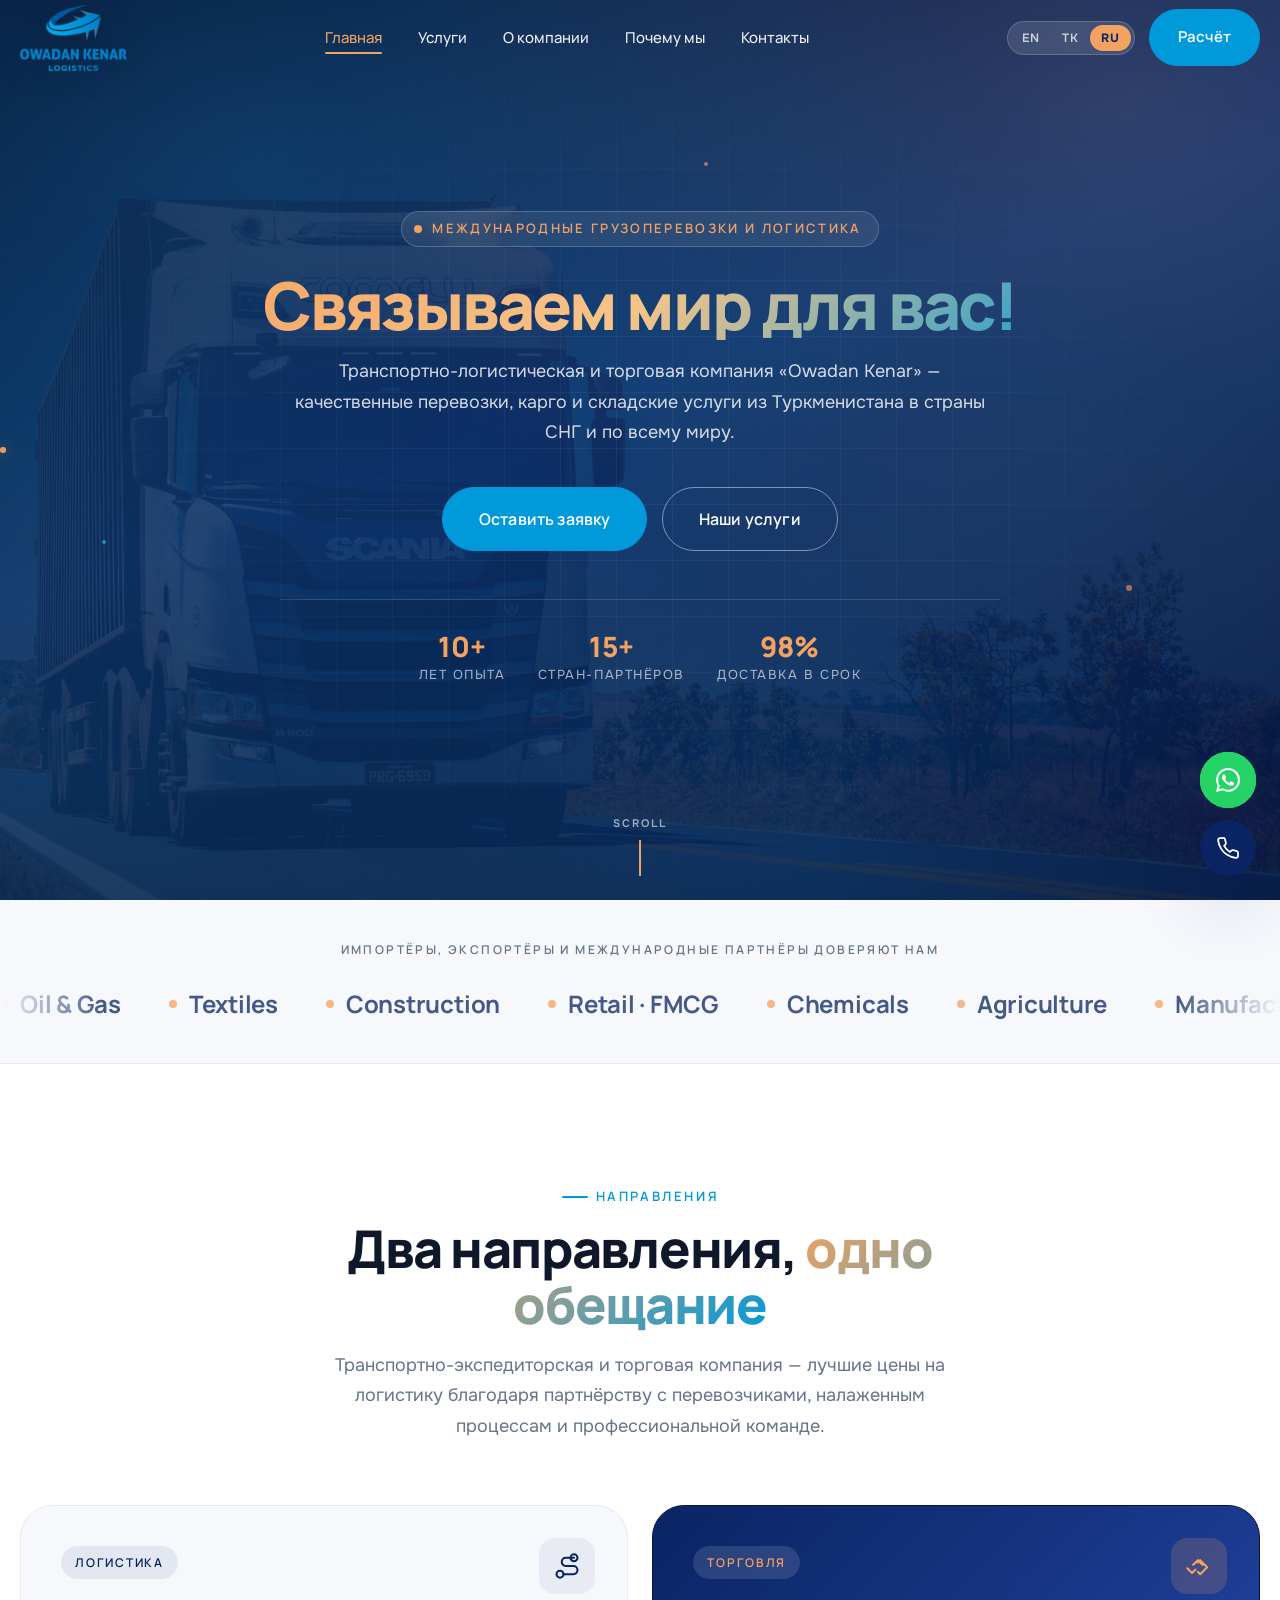
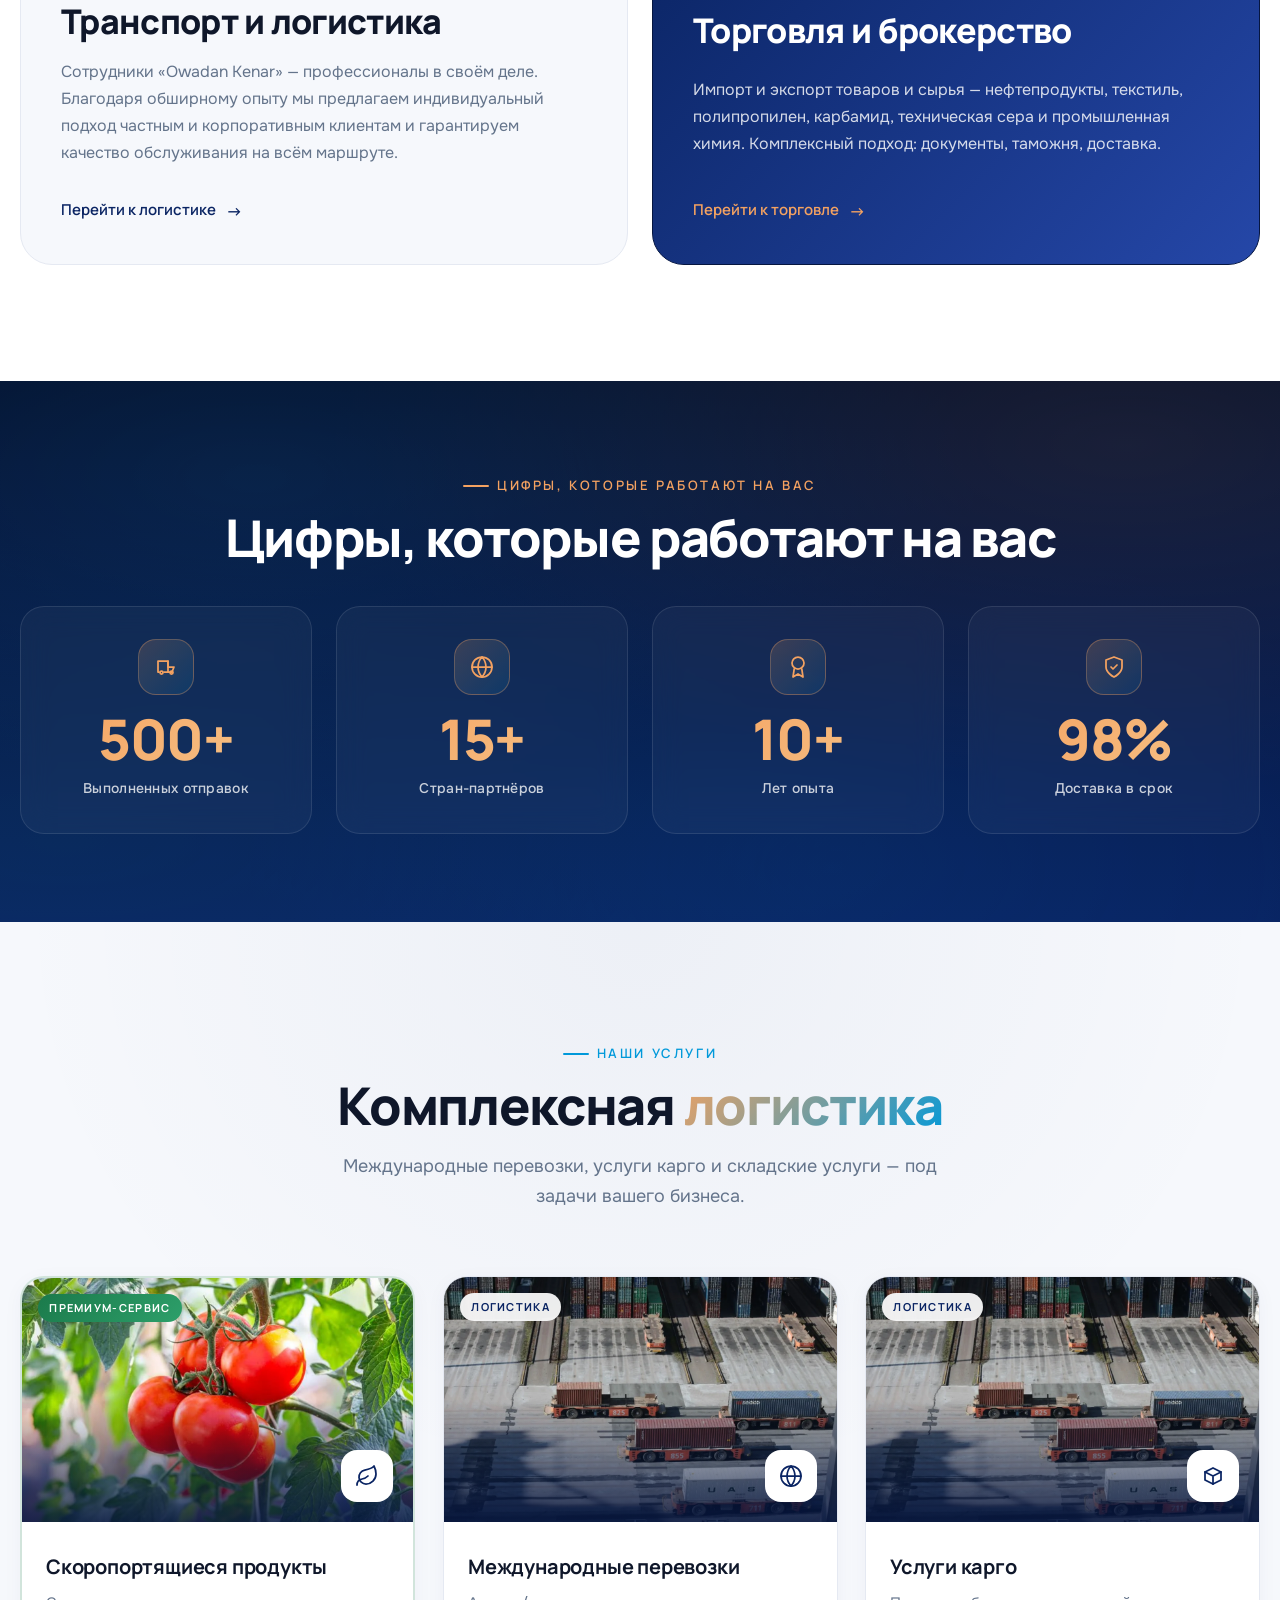
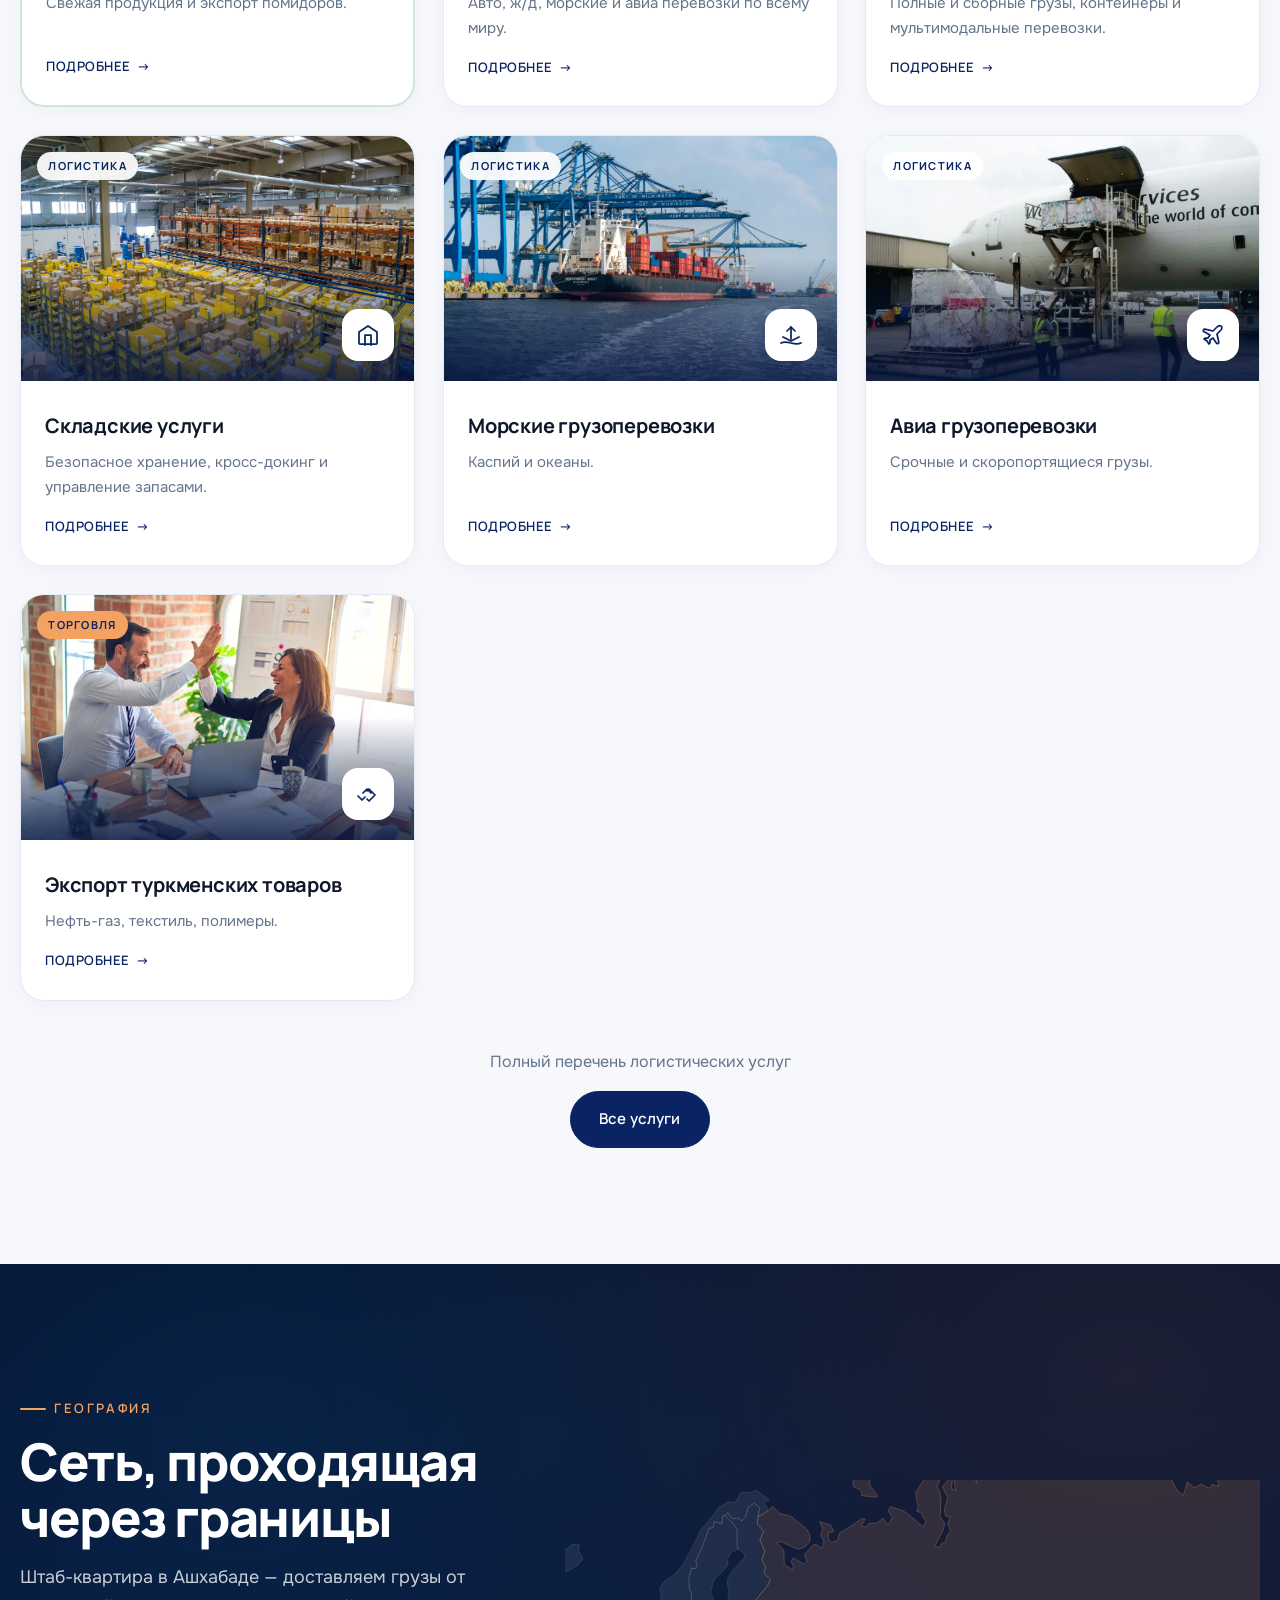
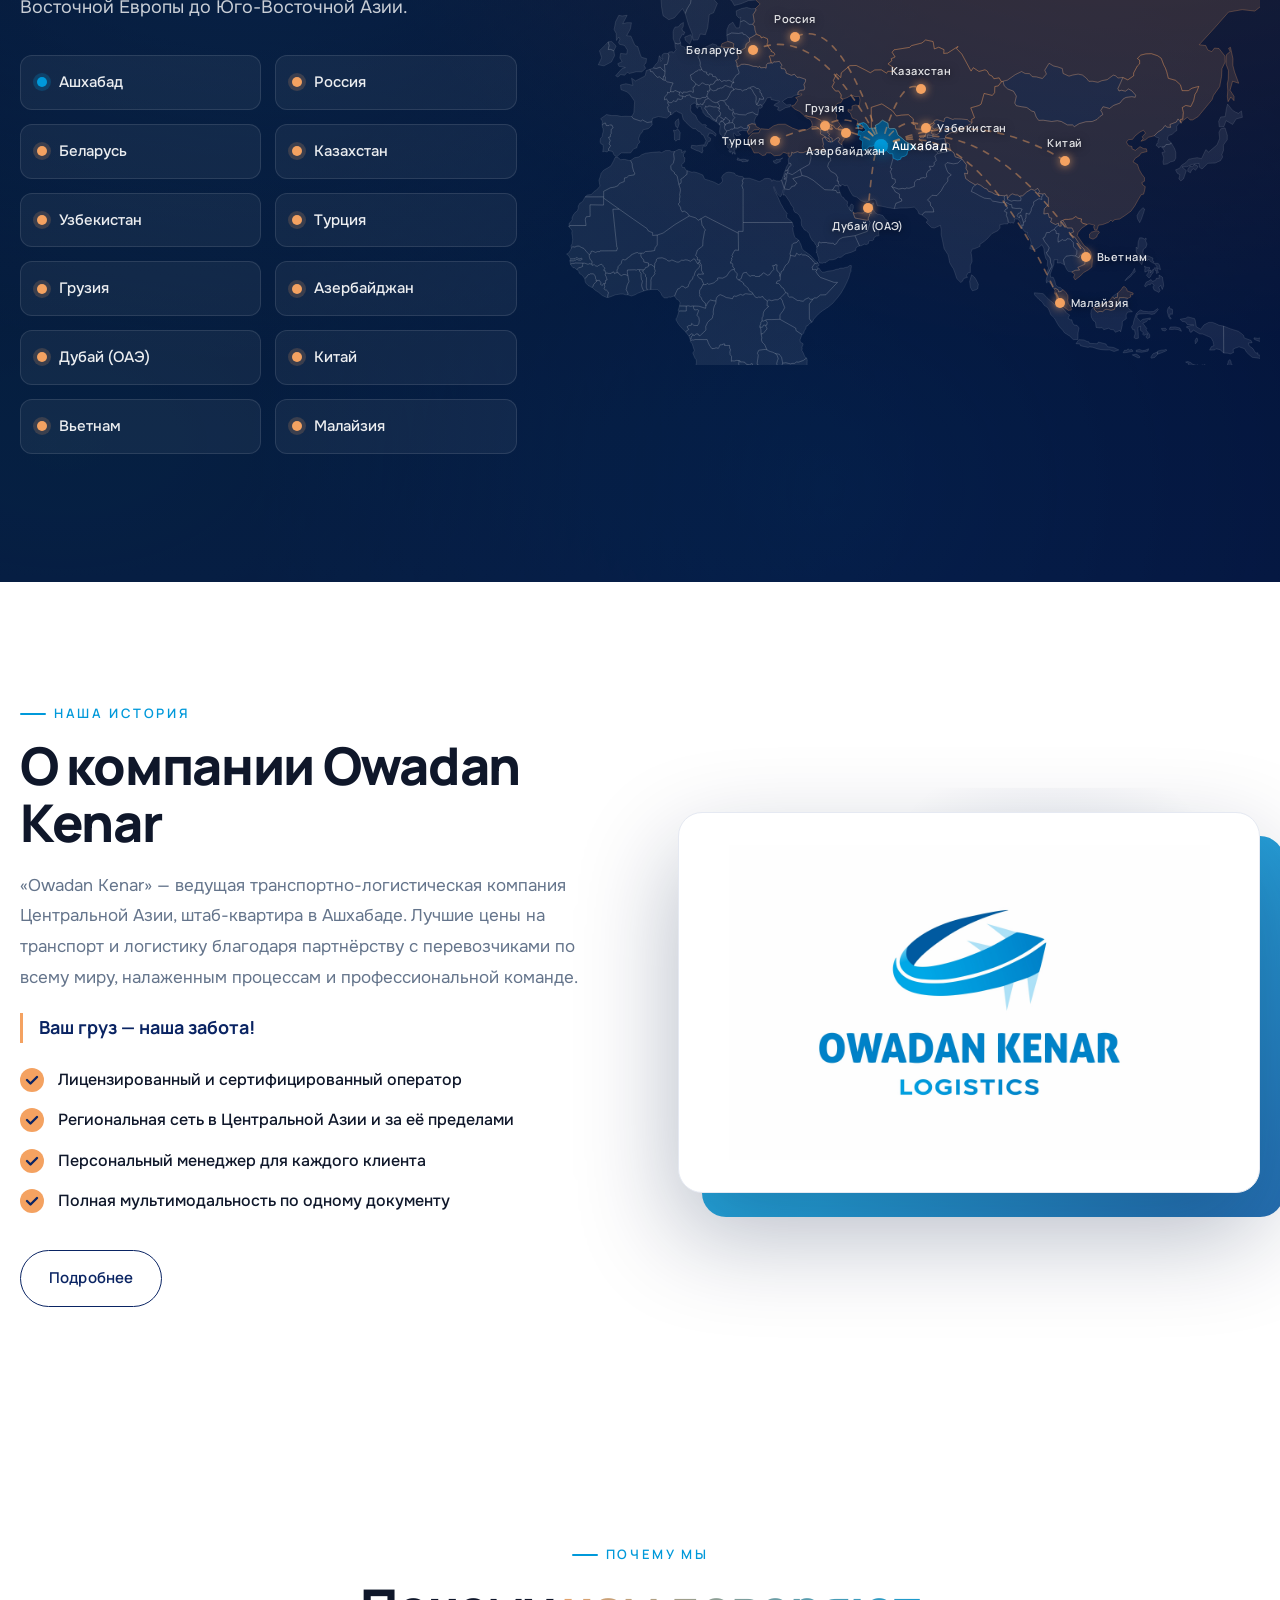
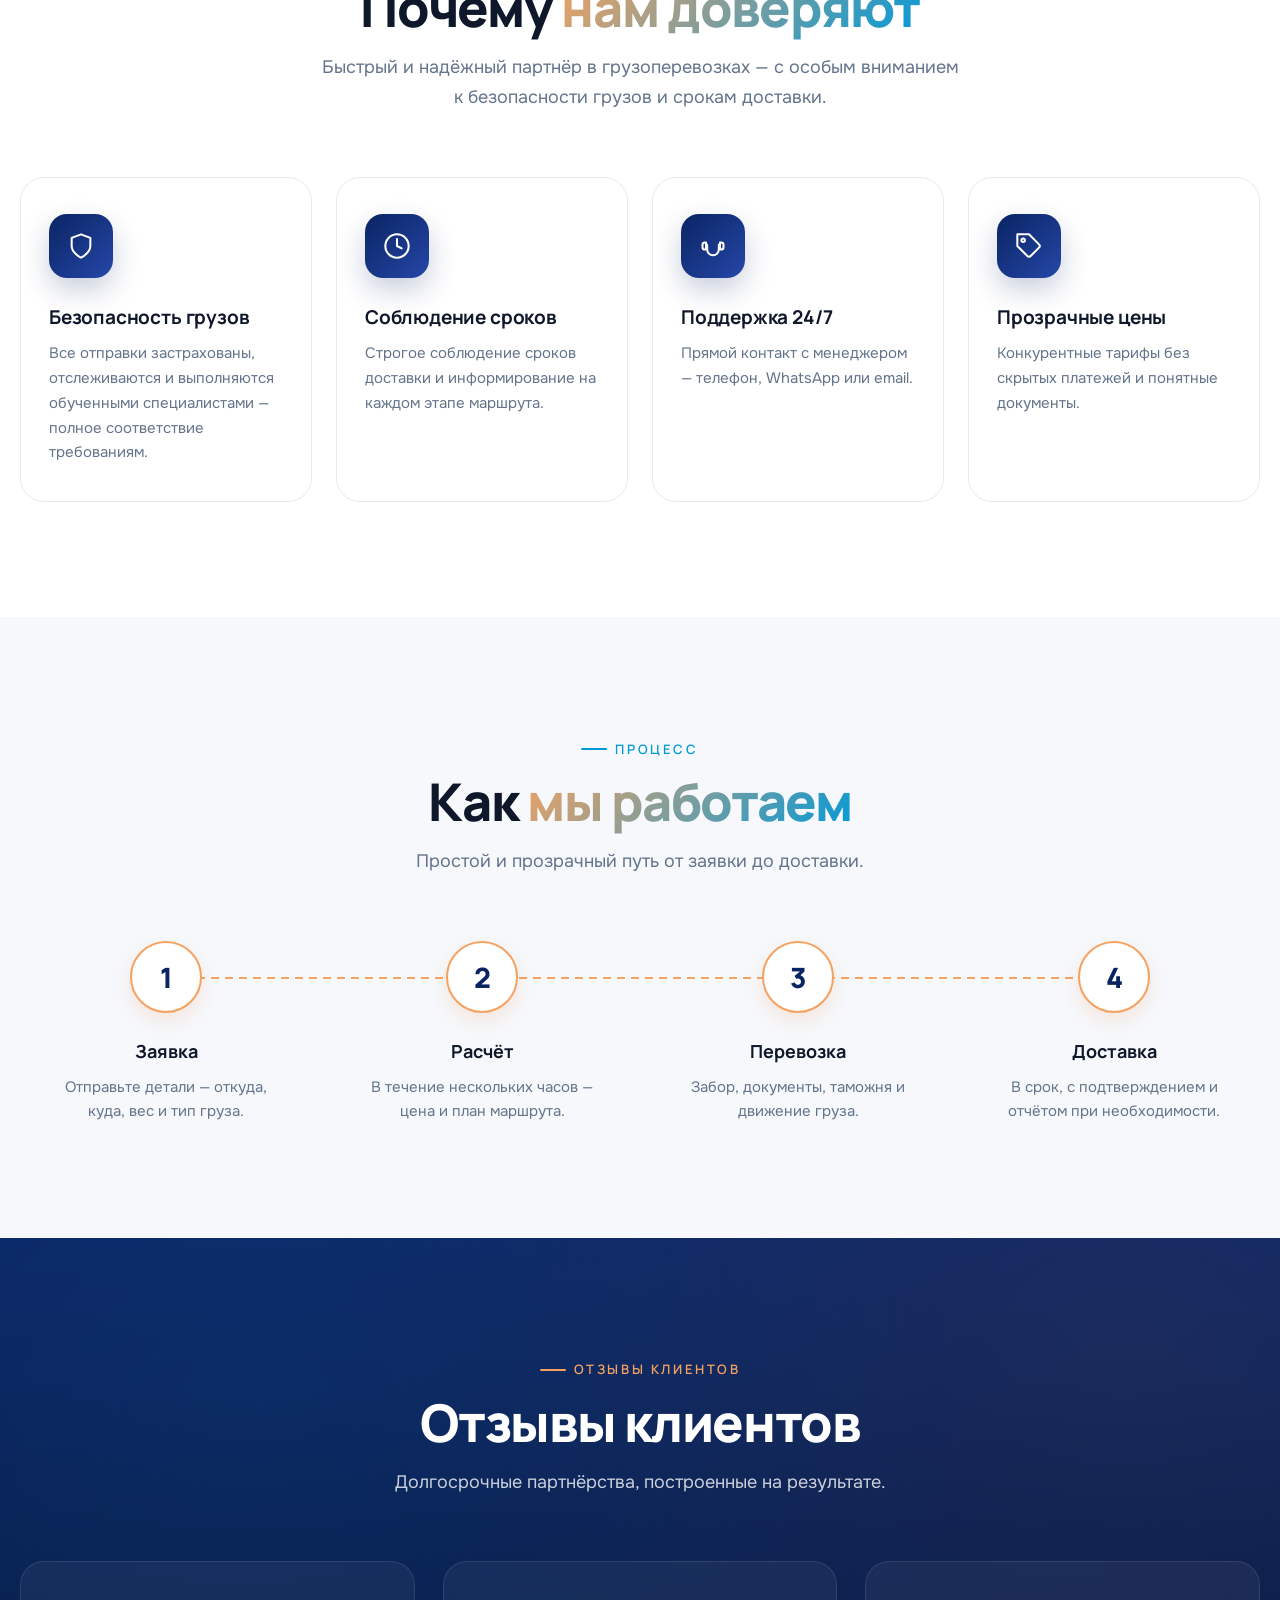
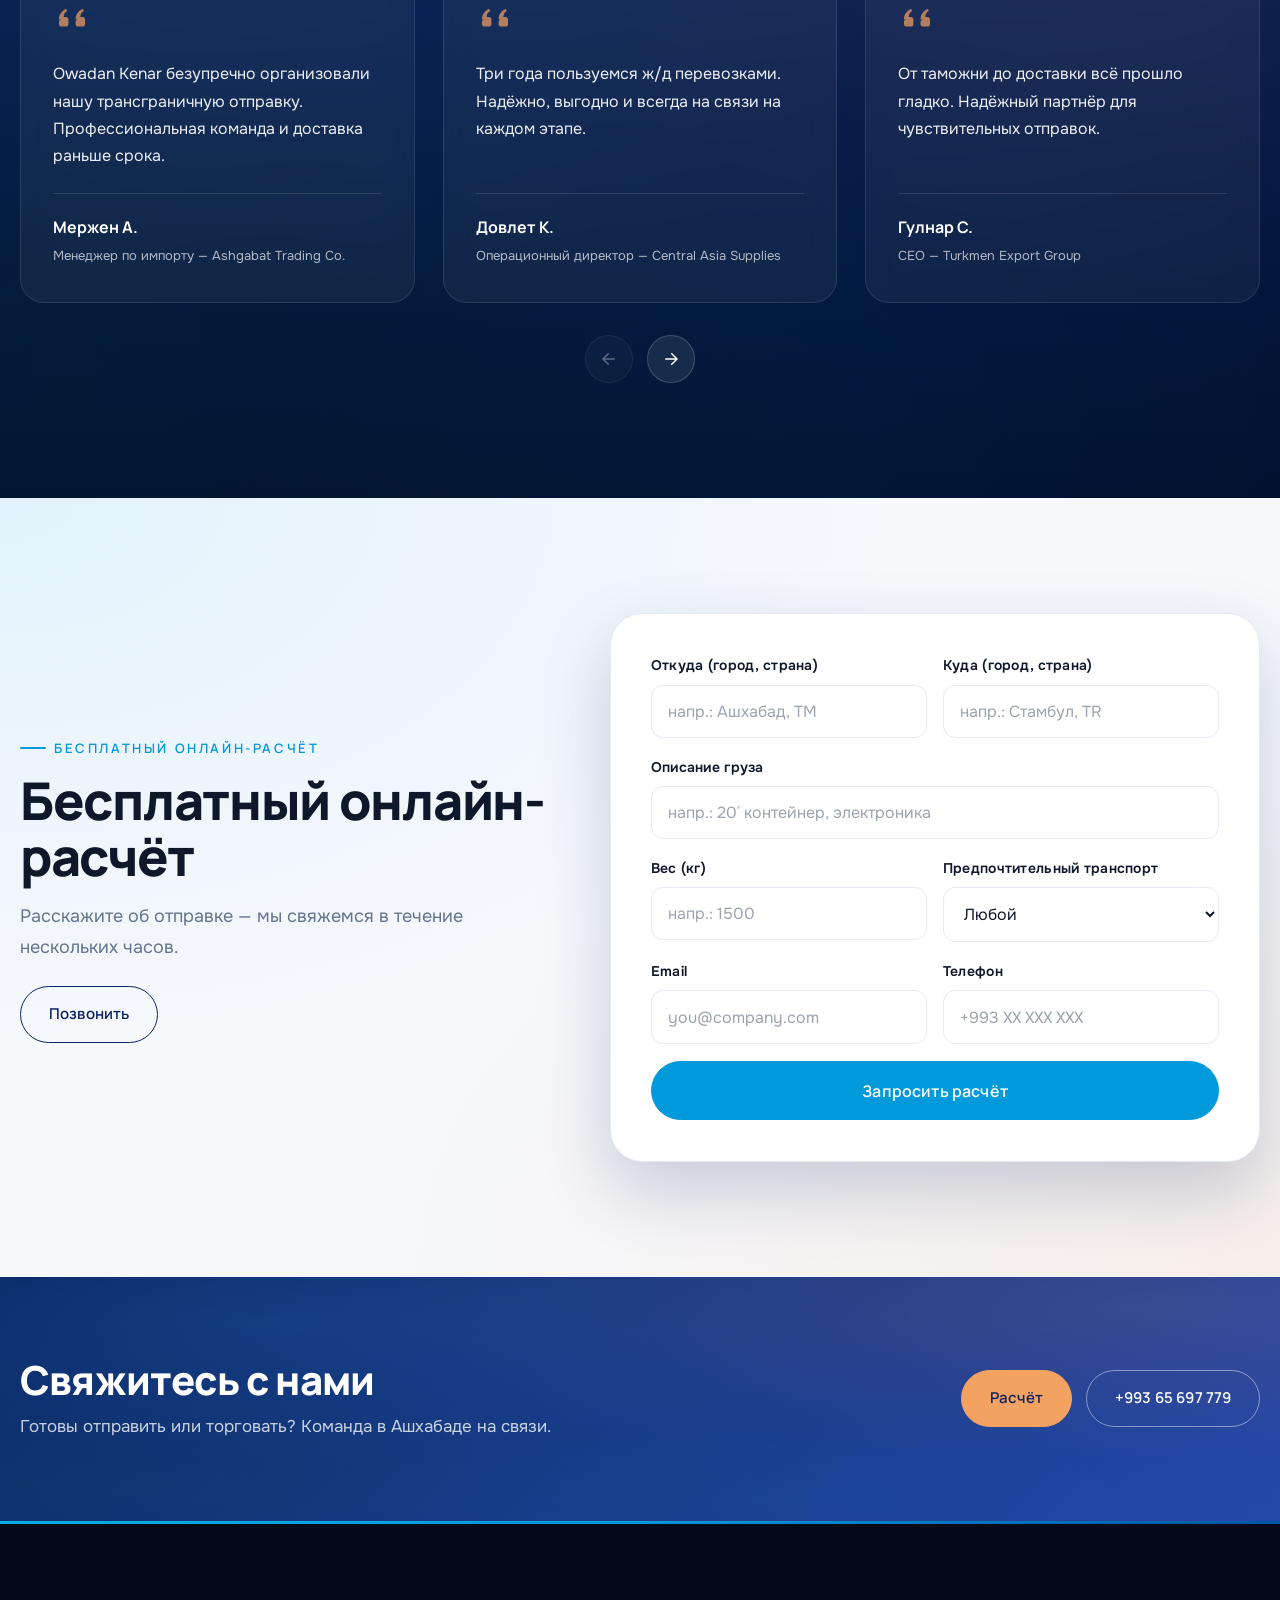
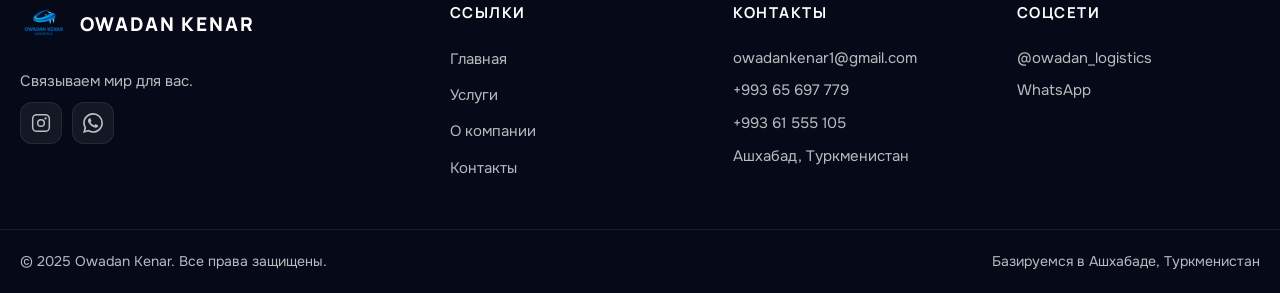
==== commit f4469825: "feat: add perishable page and refresh site branding. Introduce perishable logistics page, logo-align" ====
--- a/index.html
+++ b/index.html
@@ -1,5 +1,5 @@
 <!DOCTYPE html>
-<html lang="en">
+<html lang="ru">
 <head>
   <meta charset="UTF-8">
   <meta name="viewport" content="width=device-width, initial-scale=1.0">
@@ -19,7 +19,7 @@
   <link rel="preconnect" href="https://fonts.gstatic.com" crossorigin>
   <link rel="stylesheet" href="style.css">
   <script>
-    (function () { var l = localStorage.getItem('ok-lang'); if (l) document.documentElement.lang = l === 'tk' ? 'tk' : l; })();
+    (function () { var l = localStorage.getItem('ok-lang') || 'ru'; document.documentElement.lang = l === 'tk' ? 'tk' : l; })();
   </script>
 </head>
 <body data-page="home">
@@ -50,6 +50,7 @@
     <symbol id="icon-arrow-right" viewBox="0 0 24 24" fill="none" stroke="currentColor" stroke-width="2" stroke-linecap="round" stroke-linejoin="round"><path d="M5 12h14M13 5l7 7-7 7"/></symbol>
     <symbol id="icon-arrow-left" viewBox="0 0 24 24" fill="none" stroke="currentColor" stroke-width="2" stroke-linecap="round" stroke-linejoin="round"><path d="M19 12H5M11 19l-7-7 7-7"/></symbol>
     <symbol id="icon-handshake" viewBox="0 0 24 24" fill="none" stroke="currentColor" stroke-width="1.75" stroke-linecap="round" stroke-linejoin="round"><path d="M11 17l2 2 6-6-6-6-2 2"/><path d="M2 14l4 4 3-3M7 11l4-4 4 4"/></symbol>
+    <symbol id="icon-leaf" viewBox="0 0 24 24" fill="none" stroke="currentColor" stroke-width="1.75" stroke-linecap="round" stroke-linejoin="round"><path d="M11 20A7 7 0 019.8 6.1C15.5 5 17 4.48 19 2c1 2 2 4.18 2 8 0 5.5-4.78 10-10 10z"/><path d="M2 21c0-3 1.85-5.36 5.08-6C9.5 14.52 12 13 13 12"/></symbol>
     <symbol id="icon-quote" viewBox="0 0 32 32" fill="currentColor"><path d="M9 18H5c0-4 2-7 6-9l1 2c-2 1-3 3-3 5h2c1 0 2 1 2 2v4c0 1-1 2-2 2H7c-1 0-2-1-2-2v-2c0-1 1-2 2-2h2zm14 0h-4c0-4 2-7 6-9l1 2c-2 1-3 3-3 5h2c1 0 2 1 2 2v4c0 1-1 2-2 2h-4c-1 0-2-1-2-2v-2c0-1 1-2 2-2h2z"/></symbol>
     <symbol id="icon-whatsapp" viewBox="0 0 24 24" fill="currentColor"><path d="M17.472 14.382c-.297-.149-1.758-.867-2.03-.967-.273-.099-.471-.148-.67.15-.197.297-.767.966-.94 1.164-.173.199-.347.223-.644.075-.297-.15-1.255-.463-2.39-1.475-.883-.788-1.48-1.761-1.653-2.059-.173-.297-.018-.458.13-.606.134-.133.298-.347.446-.52.149-.174.198-.298.298-.497.099-.198.05-.371-.025-.52-.075-.149-.669-1.612-.916-2.207-.242-.579-.487-.5-.669-.51-.173-.008-.371-.01-.57-.01-.198 0-.52.074-.792.372-.272.297-1.04 1.016-1.04 2.479 0 1.462 1.065 2.875 1.213 3.074.149.198 2.096 3.2 5.077 4.487.709.306 1.262.489 1.694.625.712.227 1.36.195 1.871.118.571-.085 1.758-.719 2.006-1.413.248-.694.248-1.289.173-1.413-.074-.124-.272-.198-.57-.347m-5.421 7.403h-.004a9.87 9.87 0 01-5.031-1.378l-.361-.214-3.741.982.998-3.648-.235-.374a9.86 9.86 0 01-1.51-5.26c.001-5.45 4.436-9.884 9.888-9.884 2.64 0 5.122 1.03 6.988 2.898a9.825 9.825 0 012.893 6.994c-.003 5.45-4.435 9.884-9.885 9.884m8.413-18.297A11.815 11.815 0 0012.05 0C5.495 0 .16 5.335.157 11.892c0 2.096.547 4.142 1.588 5.945L.057 24l6.305-1.654a11.882 11.882 0 005.683 1.448h.005c6.554 0 11.89-5.335 11.893-11.893a11.821 11.821 0 00-3.48-8.413z"/></symbol>
   </svg>
@@ -57,8 +58,7 @@
   <header class="header" id="header">
     <nav class="nav container" aria-label="Main navigation">
       <a href="index.html" class="nav__logo">
-        <img src="logo/owadan-logo.png" alt="Owadan Kenar" class="nav__logo-img" width="42" height="42">
-        <span class="nav__logo-text">OWADAN KENAR</span>
+        <img src="logo/owadan-logo-full.png" alt="Owadan Kenar Logistics" class="nav__logo-img" width="107" height="66">
       </a>
       <ul class="nav__links" id="navLinks">
         <li><a href="index.html" class="nav__link active" data-i18n="nav.home">Home</a></li>
@@ -69,9 +69,9 @@
       </ul>
       <div class="nav__actions">
         <div class="lang-switcher" role="group" aria-label="Language">
-          <button type="button" class="lang-btn active" data-lang="en">EN</button>
+          <button type="button" class="lang-btn" data-lang="en">EN</button>
           <button type="button" class="lang-btn" data-lang="tk">TK</button>
-          <button type="button" class="lang-btn" data-lang="ru">RU</button>
+          <button type="button" class="lang-btn active" data-lang="ru">RU</button>
         </div>
         <a href="#quote" class="btn btn--accent nav__cta" data-i18n="nav.getQuote" data-magnetic="0.3">Get a Quote</a>
         <button type="button" class="nav__toggle" id="navToggle" aria-label="Open menu" aria-expanded="false">
@@ -92,9 +92,9 @@
     </ul>
     <a href="#quote" class="btn btn--accent nav-drawer__cta" data-i18n="nav.getQuote">Get a Quote</a>
     <div class="lang-switcher lang-switcher--drawer" role="group" aria-label="Language">
-      <button type="button" class="lang-btn active" data-lang="en">EN</button>
+      <button type="button" class="lang-btn" data-lang="en">EN</button>
       <button type="button" class="lang-btn" data-lang="tk">TK</button>
-      <button type="button" class="lang-btn" data-lang="ru">RU</button>
+      <button type="button" class="lang-btn active" data-lang="ru">RU</button>
     </div>
   </aside>
 
@@ -114,12 +114,11 @@
       <span class="hero__particle"></span>
 
       <div class="container hero__content">
-        <div class="hero__eyebrow" data-i18n="hero.eyebrow">Transport · Logistics · Trading</div>
+        <div class="hero__eyebrow" data-i18n="hero.eyebrow">Международные грузоперевозки и логистика</div>
         <h1 class="hero__title" id="hero-title">
-          <span data-i18n="hero.title">International freight forwarding & logistics</span>
-          <span class="accent" data-i18n="hero.titleAccent">across Central Asia.</span>
+          <span class="accent" data-i18n="hero.titleAccent">Связываем мир для вас!</span>
         </h1>
-        <p class="hero__subtitle" data-i18n="hero.subtitle">Owadan Kenar delivers reliable transport, customs and trading solutions from Turkmenistan to the CIS, Middle East and beyond.</p>
+        <p class="hero__subtitle" data-i18n="hero.subtitle">Транспортно-логистическая и торговая компания «Owadan Kenar» — качественные перевозки, карго и складские услуги из Туркменистана в страны СНГ и по всему миру.</p>
         <div class="hero__actions">
           <a href="#quote" class="btn btn--accent btn--lg" data-i18n="hero.ctaQuote" data-magnetic="0.25">Get an online quote</a>
           <a href="services.html" class="btn btn--outline btn--lg" data-i18n="hero.ctaServices">Our services</a>
@@ -227,57 +226,71 @@
     <section class="services section" id="services-preview" aria-labelledby="services-title">
       <div class="container">
         <header class="section__header reveal">
-          <span class="eyebrow" data-i18n="services.eyebrow">What we do</span>
-          <h2 class="section__title" id="services-title"><span data-i18n="services.titleLead">End-to-end</span> <span class="accent" data-i18n="services.titleAccent">logistics</span></h2>
-          <p class="section__subtitle" data-i18n="services.subtitle">End-to-end logistics tailored to your business — fast, safe and accountable.</p>
+          <span class="eyebrow" data-i18n="services.eyebrow">Наши услуги</span>
+          <h2 class="section__title" id="services-title"><span data-i18n="services.titleLead">Комплексная</span> <span class="accent" data-i18n="services.titleAccent">логистика</span></h2>
+          <p class="section__subtitle" data-i18n="services.subtitle">Международные перевозки, услуги карго и складские услуги — под задачи вашего бизнеса.</p>
         </header>
         <div class="services__grid">
-          <article class="service-card reveal" style="--i:0" data-tilt="6">
+          <article class="service-card service-card--premium reveal" style="--i:0" data-tilt="6">
+            <a href="perishable.html" class="service-card__hit" data-i18n-aria="services.learnMore" aria-label="Learn more"></a>
+            <div class="service-card__img-wrap">
+              <img src="images/perish-tomato-vine.webp" alt="" class="service-card__img" loading="lazy" width="1200" height="800">
+              <div class="service-card__overlay"></div>
+              <span class="service-card__cat service-card__cat--perish" data-i18n="perishable.badge">Premium Service</span>
+              <span class="service-card__badge" aria-hidden="true"><svg class="icon"><use href="#icon-leaf"/></svg></span>
+            </div>
+            <div class="service-card__body">
+              <h3 class="service-card__title" data-i18n="perishable.card.title">Perishable Products</h3>
+              <p class="service-card__desc" data-i18n="perishable.card.short">Fresh produce &amp; tomato export.</p>
+              <span class="service-card__more" data-i18n="services.learnMore">Learn more</span>
+            </div>
+          </article>
+          <article class="service-card reveal" style="--i:1" data-tilt="6">
+            <a href="services.html#service-forwarding" class="service-card__hit" data-i18n-aria="services.learnMore" aria-label="Learn more"></a>
+            <div class="service-card__img-wrap">
+              <img src="images/svc-container-terminal.webp" alt="" class="service-card__img" loading="lazy" width="1200" height="800">
+              <div class="service-card__overlay"></div>
+              <span class="service-card__cat" data-i18n="services.catLogistics">Logistics</span>
+              <span class="service-card__badge" aria-hidden="true"><svg class="icon"><use href="#icon-globe"/></svg></span>
+            </div>
+            <div class="service-card__body">
+              <h3 class="service-card__title" data-i18n="services.featured.intl.title">Международные перевозки</h3>
+              <p class="service-card__desc" data-i18n="services.featured.intl.short">Авто, ж/д, морские и авиа перевозки по всему миру.</p>
+              <span class="service-card__more" data-i18n="services.learnMore">Learn more</span>
+            </div>
+          </article>
+          <article class="service-card reveal" style="--i:2" data-tilt="6">
             <a href="services.html#service-container" class="service-card__hit" data-i18n-aria="services.learnMore" aria-label="Learn more"></a>
             <div class="service-card__img-wrap">
-              <img src="images/photo-1580674285054-bed31e145f59.jpg" alt="" class="service-card__img" loading="lazy" width="600" height="375">
+              <img src="images/svc-container-terminal.webp" alt="" class="service-card__img" loading="lazy" width="1200" height="800">
               <div class="service-card__overlay"></div>
               <span class="service-card__cat" data-i18n="services.catLogistics">Logistics</span>
               <span class="service-card__badge" aria-hidden="true"><svg class="icon"><use href="#icon-container"/></svg></span>
             </div>
             <div class="service-card__body">
-              <h3 class="service-card__title" data-i18n="services.container.title">Container transport</h3>
-              <p class="service-card__desc" data-i18n="services.container.short">Container shipping &amp; handling.</p>
+              <h3 class="service-card__title" data-i18n="services.featured.cargo.title">Услуги карго</h3>
+              <p class="service-card__desc" data-i18n="services.featured.cargo.short">Полные и сборные грузы, контейнеры и мультимодальные перевозки.</p>
               <span class="service-card__more" data-i18n="services.learnMore">Learn more</span>
             </div>
           </article>
-          <article class="service-card reveal" style="--i:1" data-tilt="6">
-            <a href="services.html#service-road" class="service-card__hit" data-i18n-aria="services.learnMore" aria-label="Learn more"></a>
+          <article class="service-card reveal" style="--i:3" data-tilt="6">
+            <a href="services.html#service-warehouse" class="service-card__hit" data-i18n-aria="services.learnMore" aria-label="Learn more"></a>
             <div class="service-card__img-wrap">
-              <img src="images/photo-1519003722824-194d4455a60c.jpg" alt="" class="service-card__img" loading="lazy" width="600" height="375">
+              <img src="images/photo-1586528116311-ad8dd3c8310d.jpg" alt="" class="service-card__img" loading="lazy" width="600" height="375">
               <div class="service-card__overlay"></div>
               <span class="service-card__cat" data-i18n="services.catLogistics">Logistics</span>
-              <span class="service-card__badge" aria-hidden="true"><svg class="icon"><use href="#icon-truck"/></svg></span>
+              <span class="service-card__badge" aria-hidden="true"><svg class="icon"><use href="#icon-warehouse"/></svg></span>
             </div>
             <div class="service-card__body">
-              <h3 class="service-card__title" data-i18n="services.road.title">Road freight</h3>
-              <p class="service-card__desc" data-i18n="services.road.short">Full-load and groupage trucking.</p>
+              <h3 class="service-card__title" data-i18n="services.featured.warehouse.title">Складские услуги</h3>
+              <p class="service-card__desc" data-i18n="services.featured.warehouse.short">Безопасное хранение, кросс-докинг и управление запасами.</p>
               <span class="service-card__more" data-i18n="services.learnMore">Learn more</span>
             </div>
           </article>
-          <article class="service-card reveal" style="--i:2" data-tilt="6">
-            <a href="services.html#service-rail" class="service-card__hit" data-i18n-aria="services.learnMore" aria-label="Learn more"></a>
-            <div class="service-card__img-wrap">
-              <img src="images/photo-1474487548417-781cb71495f3.jpg" alt="" class="service-card__img" loading="lazy" width="600" height="375">
-              <div class="service-card__overlay"></div>
-              <span class="service-card__cat" data-i18n="services.catLogistics">Logistics</span>
-              <span class="service-card__badge" aria-hidden="true"><svg class="icon"><use href="#icon-train"/></svg></span>
-            </div>
-            <div class="service-card__body">
-              <h3 class="service-card__title" data-i18n="services.rail.title">Rail transport</h3>
-              <p class="service-card__desc" data-i18n="services.rail.short">Rail freight across CIS and Europe.</p>
-              <span class="service-card__more" data-i18n="services.learnMore">Learn more</span>
-            </div>
-          </article>
-          <article class="service-card reveal" style="--i:3" data-tilt="6">
+          <article class="service-card reveal" style="--i:4" data-tilt="6">
             <a href="services.html#service-sea" class="service-card__hit" data-i18n-aria="services.learnMore" aria-label="Learn more"></a>
             <div class="service-card__img-wrap">
-              <img src="images/photo-1712578585447-2bab142270b0.jpg" alt="" class="service-card__img" loading="lazy" width="600" height="375">
+              <img src="images/svc-sea-freight.webp" alt="" class="service-card__img" loading="lazy" width="1200" height="675">
               <div class="service-card__overlay"></div>
               <span class="service-card__cat" data-i18n="services.catLogistics">Logistics</span>
               <span class="service-card__badge" aria-hidden="true"><svg class="icon"><use href="#icon-ship"/></svg></span>
@@ -288,10 +301,10 @@
               <span class="service-card__more" data-i18n="services.learnMore">Learn more</span>
             </div>
           </article>
-          <article class="service-card reveal" style="--i:4" data-tilt="6">
+          <article class="service-card reveal" style="--i:5" data-tilt="6">
             <a href="services.html#service-air" class="service-card__hit" data-i18n-aria="services.learnMore" aria-label="Learn more"></a>
             <div class="service-card__img-wrap">
-              <img src="images/photo-1436491865332-7a61a109cc05.jpg" alt="" class="service-card__img" loading="lazy" width="600" height="375">
+              <img src="images/svc-air.webp" alt="" class="service-card__img" loading="lazy" width="1200" height="1200">
               <div class="service-card__overlay"></div>
               <span class="service-card__cat" data-i18n="services.catLogistics">Logistics</span>
               <span class="service-card__badge" aria-hidden="true"><svg class="icon"><use href="#icon-plane"/></svg></span>
@@ -302,10 +315,10 @@
               <span class="service-card__more" data-i18n="services.learnMore">Learn more</span>
             </div>
           </article>
-          <article class="service-card reveal" style="--i:5" data-tilt="6">
+          <article class="service-card reveal" style="--i:6" data-tilt="6">
             <a href="services.html#service-trade-export" class="service-card__hit" data-i18n-aria="services.learnMore" aria-label="Learn more"></a>
             <div class="service-card__img-wrap">
-              <img src="images/photo-1554224155-8d04cb21cd6c.jpg" alt="" class="service-card__img" loading="lazy" width="600" height="375">
+              <img src="images/photo-1600880292203-757bb62b4baf.jpg" alt="" class="service-card__img" loading="lazy" width="600" height="375">
               <div class="service-card__overlay"></div>
               <span class="service-card__cat service-card__cat--trading" data-i18n="services.catTrading">Trading</span>
               <span class="service-card__badge" aria-hidden="true"><svg class="icon"><use href="#icon-handshake"/></svg></span>
@@ -333,66 +346,21 @@
             <h2 class="section__title section__title--light" id="routes-title"><span data-i18n="routes.title">A network that reaches across borders</span></h2>
             <p class="section__subtitle section__subtitle--light" style="margin-inline:0" data-i18n="routes.subtitle">Headquartered in Ashgabat, working across the CIS, Caspian, Middle East and Türkiye.</p>
             <ul class="routes__points">
-              <li class="routes__point"><span class="routes__point-dot"></span><span data-i18n="routes.points.ashgabat">Ashgabat — HQ</span></li>
-              <li class="routes__point"><span class="routes__point-dot"></span><span data-i18n="routes.points.turkmenbashy">Turkmenbashy port</span></li>
-              <li class="routes__point"><span class="routes__point-dot"></span><span data-i18n="routes.points.almaty">Almaty</span></li>
-              <li class="routes__point"><span class="routes__point-dot"></span><span data-i18n="routes.points.baku">Baku</span></li>
-              <li class="routes__point"><span class="routes__point-dot"></span><span data-i18n="routes.points.istanbul">Istanbul</span></li>
-              <li class="routes__point"><span class="routes__point-dot"></span><span data-i18n="routes.points.dubai">Dubai</span></li>
+              <li class="routes__point routes__point--hq" data-country="TM"><span class="routes__point-dot"></span><span data-i18n="routes.points.hq">Ashgabat</span></li>
+              <li class="routes__point" data-country="RU"><span class="routes__point-dot"></span><span data-i18n="routes.points.russia">Russia</span></li>
+              <li class="routes__point" data-country="BY"><span class="routes__point-dot"></span><span data-i18n="routes.points.belarus">Belarus</span></li>
+              <li class="routes__point" data-country="KZ"><span class="routes__point-dot"></span><span data-i18n="routes.points.kazakhstan">Kazakhstan</span></li>
+              <li class="routes__point" data-country="UZ"><span class="routes__point-dot"></span><span data-i18n="routes.points.uzbekistan">Uzbekistan</span></li>
+              <li class="routes__point" data-country="TR"><span class="routes__point-dot"></span><span data-i18n="routes.points.turkey">Turkey</span></li>
+              <li class="routes__point" data-country="GE"><span class="routes__point-dot"></span><span data-i18n="routes.points.georgia">Georgia</span></li>
+              <li class="routes__point" data-country="AZ"><span class="routes__point-dot"></span><span data-i18n="routes.points.azerbaijan">Azerbaijan</span></li>
+              <li class="routes__point" data-country="AE"><span class="routes__point-dot"></span><span data-i18n="routes.points.uae">Dubai (UAE)</span></li>
+              <li class="routes__point" data-country="CN"><span class="routes__point-dot"></span><span data-i18n="routes.points.china">China</span></li>
+              <li class="routes__point" data-country="VN"><span class="routes__point-dot"></span><span data-i18n="routes.points.vietnam">Vietnam</span></li>
+              <li class="routes__point" data-country="MY"><span class="routes__point-dot"></span><span data-i18n="routes.points.malaysia">Malaysia</span></li>
             </ul>
           </div>
-          <div class="routes__map reveal-right" aria-hidden="true">
-            <svg viewBox="0 0 600 380" xmlns="http://www.w3.org/2000/svg">
-              <!-- Simplified continent silhouettes -->
-              <path class="map__continent" d="M40 140 Q70 110 120 120 T220 110 Q260 100 300 115 T380 110 Q430 115 480 130 T560 140 L560 230 Q510 240 460 235 T380 240 Q330 245 280 235 T180 240 Q120 235 70 225 T40 220 Z"/>
-              <path class="map__continent" d="M120 240 Q160 235 210 245 T300 250 Q360 252 410 245 T500 240 L500 300 Q450 308 400 305 T310 305 Q260 302 200 305 T120 300 Z"/>
-
-              <!-- Routes (animated dashes) -->
-              <path class="map__path" d="M180 220 Q220 130 300 150" />
-              <path class="map__path" d="M300 150 Q360 140 420 130" />
-              <path class="map__path" d="M300 150 Q260 200 200 240" />
-              <path class="map__path" d="M300 150 Q380 200 440 240" />
-              <path class="map__path" d="M300 150 Q220 80 140 130" />
-
-              <!-- HQ Ashgabat (accent) -->
-              <g transform="translate(300 150)">
-                <circle class="map__pulse-ring" r="8"/>
-                <circle class="map__pulse map__pulse--accent" r="6"/>
-              </g>
-              <text class="map__label" x="312" y="146">Ashgabat</text>
-
-              <!-- Other points -->
-              <g transform="translate(180 220)">
-                <circle class="map__pulse-ring" r="6"/>
-                <circle class="map__pulse" r="4.5"/>
-              </g>
-              <text class="map__label" x="188" y="237">Turkmenbashy</text>
-
-              <g transform="translate(420 130)">
-                <circle class="map__pulse-ring" r="6"/>
-                <circle class="map__pulse" r="4.5"/>
-              </g>
-              <text class="map__label" x="430" y="126">Almaty</text>
-
-              <g transform="translate(200 240)">
-                <circle class="map__pulse-ring" r="6"/>
-                <circle class="map__pulse" r="4.5"/>
-              </g>
-              <text class="map__label" x="208" y="258">Baku</text>
-
-              <g transform="translate(140 130)">
-                <circle class="map__pulse-ring" r="6"/>
-                <circle class="map__pulse" r="4.5"/>
-              </g>
-              <text class="map__label" x="78" y="124">Istanbul</text>
-
-              <g transform="translate(440 240)">
-                <circle class="map__pulse-ring" r="6"/>
-                <circle class="map__pulse" r="4.5"/>
-              </g>
-              <text class="map__label" x="450" y="258">Dubai</text>
-            </svg>
-          </div>
+          <div class="routes__map reveal-right" id="worldMap" aria-hidden="true"></div>
         </div>
       </div>
     </section>
@@ -404,7 +372,7 @@
           <span class="eyebrow" data-i18n="about.tag">Our story</span>
           <h2 class="section__title" id="about-title"><span data-i18n="about.title">About Owadan Kenar</span></h2>
           <p class="about__text" data-i18n="about.lead">Owadan Kenar is a transport, logistics and trading company based in Ashgabat.</p>
-          <p class="about__slogan" data-i18n="about.slogan">Your goods are in safe hands.</p>
+          <p class="about__slogan" data-i18n="about.slogan">Ваш груз — наша забота!</p>
           <ul class="about__list">
             <li class="about__item">
               <svg class="about__check" viewBox="0 0 24 24" fill="none" aria-hidden="true">
@@ -438,7 +406,7 @@
           <a href="about.html" class="btn btn--ghost" data-i18n="home.readMore">Learn more</a>
         </div>
         <div class="about__visual reveal-right">
-          <img src="images/db9d7214-21df-4416-b814-dc97725f42fe.jpg" alt="Owadan Kenar operations" class="about__img" loading="lazy" width="900" height="600">
+          <img src="images/db9d7214-21df-4416-b814-dc97725f42fe.jpg" alt="Owadan Kenar Logistics" class="about__img about__img--brand" loading="lazy" width="2332" height="1528">
         </div>
       </div>
     </section>
@@ -646,7 +614,7 @@
           <img src="logo/owadan-logo.png" alt="Owadan Kenar" width="48" height="48">
           <span>OWADAN KENAR</span>
         </a>
-        <p class="footer__tagline" data-i18n="footer.tagline">Your cargo. Our commitment. Delivering excellence across Turkmenistan and beyond.</p>
+        <p class="footer__tagline" data-i18n="footer.tagline">Связываем мир для вас.</p>
         <div class="footer__social">
           <a href="https://instagram.com/owadan_logistics" class="social-link" aria-label="Instagram" target="_blank" rel="noopener noreferrer">
             <svg width="20" height="20" aria-hidden="true"><use href="#icon-instagram"/></svg>
--- a/style.css
+++ b/style.css
@@ -3,7 +3,7 @@
    Modern animated, glassmorphism, scroll-aware design system
    ========================================================================== */
 
-@import url('https://fonts.googleapis.com/css2?family=Sora:wght@500;600;700;800&family=Inter:wght@400;500;600;700&display=swap');
+@import url('https://fonts.googleapis.com/css2?family=Manrope:wght@500;600;700;800&family=Onest:wght@400;500;600;700&display=swap');
 
 /* ---------- Design tokens ---------- */
 :root {
@@ -12,8 +12,8 @@
   --primary-800: #061640;
   --primary-900: #03102e;
   --indigo: #2547a8;
-  --accent: #E63946;
-  --accent-700: #c92d3a;
+  --accent: #0099DA;
+  --accent-700: #0056A4;
   --gold: #F4A261;
   --gold-soft: #f6b97a;
   --emerald: #10b981;
@@ -36,10 +36,10 @@
   --shadow-xl: 0 40px 100px rgba(6, 22, 64, 0.30);
   --ring: 0 0 0 6px rgba(244, 162, 97, 0.18);
   --gradient-primary: linear-gradient(135deg, #0a2463 0%, #1e3a8a 40%, #1e40af 100%);
-  --gradient-accent: linear-gradient(135deg, #f4a261 0%, #e76f51 100%);
+  --gradient-accent: linear-gradient(135deg, #00aee8 0%, #0099DA 50%, #0056A4 100%);
   --gradient-mesh: radial-gradient(at 20% 18%, rgba(56, 189, 248, 0.30) 0px, transparent 50%),
                    radial-gradient(at 88% 12%, rgba(244, 162, 97, 0.30) 0px, transparent 50%),
-                   radial-gradient(at 65% 90%, rgba(230, 57, 70, 0.20) 0px, transparent 50%),
+                   radial-gradient(at 65% 90%, rgba(0, 153, 218, 0.20) 0px, transparent 50%),
                    radial-gradient(at 5% 85%, rgba(16, 185, 129, 0.20) 0px, transparent 50%);
   --easing: cubic-bezier(0.22, 1, 0.36, 1);
   --easing-bounce: cubic-bezier(0.34, 1.56, 0.64, 1);
@@ -47,6 +47,8 @@
   --transition-fast: 0.2s var(--easing);
   --container: 1240px;
   --header-h: 76px;
+  --font-display: 'Manrope', system-ui, -apple-system, sans-serif;
+  --font-body: 'Onest', system-ui, -apple-system, sans-serif;
 }
 
 /* ---------- Reset & base ---------- */
@@ -65,7 +67,7 @@
 }
 
 body {
-  font-family: 'Inter', system-ui, -apple-system, sans-serif;
+  font-family: var(--font-body);
   font-size: 1rem;
   line-height: 1.65;
   color: var(--text);
@@ -146,7 +148,7 @@
   display: inline-flex;
   align-items: center;
   gap: 0.5rem;
-  font-family: 'Sora', sans-serif;
+  font-family: var(--font-display);
   font-weight: 600;
   font-size: 0.8125rem;
   letter-spacing: 0.2em;
@@ -172,7 +174,7 @@
 }
 
 .section__title {
-  font-family: 'Sora', sans-serif;
+  font-family: var(--font-display);
   font-weight: 800;
   font-size: clamp(2rem, 4.6vw, 3.25rem);
   letter-spacing: -0.025em;
@@ -214,7 +216,7 @@
   justify-content: center;
   gap: 0.625rem;
   padding: 0.95rem 1.75rem;
-  font-family: 'Sora', sans-serif;
+  font-family: var(--font-display);
   font-weight: 600;
   font-size: 0.9375rem;
   letter-spacing: 0.01em;
@@ -264,7 +266,7 @@
 .btn--accent:hover {
   --btn-bg: var(--accent-700);
   --btn-border: var(--accent-700);
-  box-shadow: 0 16px 30px rgba(230, 57, 70, 0.30);
+  box-shadow: 0 16px 30px rgba(0, 153, 218, 0.35);
 }
 
 .btn--gold {
@@ -432,28 +434,20 @@
 .nav__logo {
   display: flex;
   align-items: center;
-  gap: 0.625rem;
   flex-shrink: 0;
 }
 
 .nav__logo-img {
-  width: 42px;
-  height: 42px;
+  height: 66px;
+  width: auto;
   object-fit: contain;
-  filter: drop-shadow(0 2px 6px rgba(0, 0, 0, 0.18));
-}
-
-.nav__logo-text {
-  font-family: 'Sora', sans-serif;
-  font-weight: 800;
-  font-size: 1.0625rem;
-  letter-spacing: 0.12em;
-  color: var(--white);
-  transition: color var(--transition);
-}
-
-.header.scrolled .nav__logo-text {
-  color: var(--primary);
+  filter: drop-shadow(0 4px 14px rgba(0, 0, 0, 0.28));
+  transition: transform 0.55s var(--easing-bounce), filter var(--transition);
+}
+
+.nav__logo:hover .nav__logo-img {
+  transform: scale(1.05);
+  filter: drop-shadow(0 6px 18px rgba(56, 189, 248, 0.35));
 }
 
 .nav__links {
@@ -463,7 +457,7 @@
 }
 
 .nav__link {
-  font-family: 'Sora', sans-serif;
+  font-family: var(--font-display);
   font-size: 0.9375rem;
   font-weight: 500;
   color: rgba(255, 255, 255, 0.92);
@@ -686,7 +680,7 @@
 }
 
 .nav-drawer__link {
-  font-family: 'Sora', sans-serif;
+  font-family: var(--font-display);
   font-size: 1.5rem;
   font-weight: 600;
   color: var(--white);
@@ -807,7 +801,7 @@
 
 .hero__particle:nth-child(2) { left: 12%; top: 30%; animation-delay: 0s; }
 .hero__particle:nth-child(3) { left: 78%; top: 22%; animation-delay: -3s; background: var(--cyan); box-shadow: 0 0 20px rgba(56, 189, 248, 0.7); }
-.hero__particle:nth-child(4) { left: 30%; top: 78%; animation-delay: -6s; background: var(--accent); box-shadow: 0 0 20px rgba(230, 57, 70, 0.7); }
+.hero__particle:nth-child(4) { left: 30%; top: 78%; animation-delay: -6s; background: var(--accent); box-shadow: 0 0 20px rgba(0, 153, 218, 0.7); }
 .hero__particle:nth-child(5) { left: 88%; top: 65%; animation-delay: -9s; }
 .hero__particle:nth-child(6) { left: 55%; top: 18%; animation-delay: -2s; width: 4px; height: 4px; }
 .hero__particle:nth-child(7) { left: 8%; top: 60%; animation-delay: -5s; width: 4px; height: 4px; background: var(--cyan); }
@@ -842,7 +836,7 @@
   backdrop-filter: blur(10px);
   -webkit-backdrop-filter: blur(10px);
   color: var(--gold);
-  font-family: 'Sora', sans-serif;
+  font-family: var(--font-display);
   font-weight: 600;
   font-size: 0.8125rem;
   letter-spacing: 0.18em;
@@ -867,7 +861,7 @@
 }
 
 .hero__title {
-  font-family: 'Sora', sans-serif;
+  font-family: var(--font-display);
   font-weight: 800;
   font-size: clamp(2.125rem, 5.25vw, 4.125rem);
   line-height: 1.05;
@@ -934,7 +928,7 @@
 }
 
 .hero__meta-num {
-  font-family: 'Sora', sans-serif;
+  font-family: var(--font-display);
   font-weight: 800;
   font-size: 1.75rem;
   color: var(--gold);
@@ -1003,7 +997,7 @@
 
 .trustbar__label {
   text-align: center;
-  font-family: 'Sora', sans-serif;
+  font-family: var(--font-display);
   font-weight: 600;
   font-size: 0.75rem;
   letter-spacing: 0.2em;
@@ -1030,7 +1024,7 @@
   display: inline-flex;
   align-items: center;
   gap: 0.75rem;
-  font-family: 'Sora', sans-serif;
+  font-family: var(--font-display);
   font-weight: 700;
   font-size: 1.5rem;
   color: var(--primary);
@@ -1109,7 +1103,7 @@
   width: 3.5rem;
   height: 3.5rem;
   border-radius: 18px;
-  background: linear-gradient(135deg, rgba(244, 162, 97, 0.18) 0%, rgba(230, 57, 70, 0.12) 100%);
+  background: linear-gradient(135deg, rgba(244, 162, 97, 0.18) 0%, rgba(0, 153, 218, 0.12) 100%);
   border: 1px solid rgba(244, 162, 97, 0.32);
 }
 
@@ -1120,7 +1114,7 @@
 }
 
 .stat__number {
-  font-family: 'Sora', sans-serif;
+  font-family: var(--font-display);
   font-weight: 800;
   font-size: clamp(2.5rem, 4.5vw, 3.5rem);
   background: linear-gradient(135deg, var(--gold) 0%, #f6c489 100%);
@@ -1226,7 +1220,7 @@
   gap: 0.5rem;
   padding: 0.4rem 0.875rem;
   border-radius: 999px;
-  font-family: 'Sora', sans-serif;
+  font-family: var(--font-display);
   font-size: 0.75rem;
   font-weight: 600;
   letter-spacing: 0.16em;
@@ -1243,7 +1237,7 @@
 }
 
 .division-card__title {
-  font-family: 'Sora', sans-serif;
+  font-family: var(--font-display);
   font-weight: 800;
   font-size: clamp(1.5rem, 3vw, 2.125rem);
   letter-spacing: -0.02em;
@@ -1271,7 +1265,7 @@
   display: inline-flex;
   align-items: center;
   gap: 0.625rem;
-  font-family: 'Sora', sans-serif;
+  font-family: var(--font-display);
   font-weight: 600;
   font-size: 0.9375rem;
   color: var(--primary);
@@ -1414,7 +1408,7 @@
   background: rgba(255, 255, 255, 0.92);
   backdrop-filter: blur(10px);
   -webkit-backdrop-filter: blur(10px);
-  font-family: 'Sora', sans-serif;
+  font-family: var(--font-display);
   font-size: 0.6875rem;
   font-weight: 700;
   letter-spacing: 0.12em;
@@ -1428,6 +1422,19 @@
   color: var(--primary);
 }
 
+.service-card__cat--perish {
+  background: linear-gradient(135deg, #1B7A4B, #2d9f6a);
+  color: var(--white);
+}
+
+.service-card--premium {
+  border: 2px solid rgba(27, 122, 75, 0.2);
+}
+
+.service-card--premium:hover {
+  border-color: rgba(27, 122, 75, 0.45);
+}
+
 .service-card__badge {
   position: absolute;
   bottom: 1.25rem;
@@ -1468,7 +1475,7 @@
 }
 
 .service-card__title {
-  font-family: 'Sora', sans-serif;
+  font-family: var(--font-display);
   font-weight: 700;
   font-size: 1.25rem;
   letter-spacing: -0.01em;
@@ -1504,7 +1511,7 @@
   align-items: center;
   gap: 0.375rem;
   margin-top: 1rem;
-  font-family: 'Sora', sans-serif;
+  font-family: var(--font-display);
   font-size: 0.8125rem;
   font-weight: 600;
   letter-spacing: 0.04em;
@@ -1604,72 +1611,168 @@
   box-shadow: 0 0 0 4px rgba(244, 162, 97, 0.18);
 }
 
-.routes__point:nth-child(1) .routes__point-dot {
+.routes__point--hq .routes__point-dot {
   background: var(--accent);
-  box-shadow: 0 0 0 4px rgba(230, 57, 70, 0.22);
-}
-
+  box-shadow: 0 0 0 4px rgba(0, 153, 218, 0.22);
+}
+
+/* --- World map --- */
 .routes__map {
   position: relative;
-  aspect-ratio: 16 / 10;
+  aspect-ratio: 16 / 11;
   width: 100%;
-}
-
-.routes__map svg {
+  min-width: 0;
+  max-width: 100%;
+}
+
+.routes__map svg.wmap {
+  display: block;
   width: 100%;
   height: 100%;
-  overflow: visible;
-}
-
-.map__path {
+}
+
+.wmap .land {
+  fill: rgba(255, 255, 255, 0.07);
+  stroke: rgba(255, 255, 255, 0.14);
+  stroke-width: 0.5;
+  transition: fill 0.3s ease, stroke 0.3s ease;
+}
+
+.wmap .wmap__country {
+  fill: rgba(244, 162, 97, 0.13);
+  stroke: rgba(244, 162, 97, 0.35);
+}
+
+.wmap .wmap__country.is-hover {
+  fill: rgba(244, 162, 97, 0.45);
+  stroke: rgba(244, 162, 97, 0.85);
+}
+
+.wmap .wmap__country--hq {
+  fill: rgba(0, 153, 218, 0.45);
+  stroke: rgba(0, 153, 218, 0.75);
+}
+
+.wmap .wmap__country--hq.is-hover {
+  fill: rgba(0, 153, 218, 0.7);
+}
+
+.wmap__route {
   fill: none;
-  stroke: rgba(244, 162, 97, 0.5);
-  stroke-width: 1.5;
-  stroke-dasharray: 6 6;
+  stroke: rgba(244, 162, 97, 0.45);
+  stroke-dasharray: 4 5;
   stroke-linecap: round;
   animation: dash-flow 2.4s linear infinite;
 }
 
 @keyframes dash-flow {
-  to { stroke-dashoffset: -24; }
-}
-
-.map__pulse {
-  fill: var(--gold);
-  filter: drop-shadow(0 0 12px var(--gold));
-}
-
-.map__pulse--accent {
-  fill: var(--accent);
-  filter: drop-shadow(0 0 12px var(--accent));
-}
-
-.map__pulse-ring {
-  fill: none;
-  stroke: var(--gold);
-  stroke-width: 1.5;
+  to { stroke-dashoffset: -27; }
+}
+
+.wmap-marker {
+  position: absolute;
+  width: 0;
+  height: 0;
+  z-index: 2;
+  animation: wmap-pop 0.5s cubic-bezier(0.34, 1.56, 0.64, 1) both;
+  animation-delay: calc(var(--i, 0) * 90ms + 0.3s);
+}
+
+@keyframes wmap-pop {
+  from { opacity: 0; transform: scale(0.3); }
+  to { opacity: 1; transform: scale(1); }
+}
+
+.wmap-marker__dot {
+  position: absolute;
+  left: -5px;
+  top: -5px;
+  width: 10px;
+  height: 10px;
+  border-radius: 50%;
+  background: var(--gold);
+  box-shadow: 0 0 10px rgba(244, 162, 97, 0.9);
+  transition: transform 0.25s ease;
+}
+
+.wmap-marker__ring {
+  position: absolute;
+  left: -5px;
+  top: -5px;
+  width: 10px;
+  height: 10px;
+  border-radius: 50%;
+  border: 1.5px solid var(--gold);
   opacity: 0;
-  transform-origin: center;
-  animation: pulse-ring 2.6s ease-out infinite;
-}
-
-@keyframes pulse-ring {
-  0% { transform: scale(0.5); opacity: 0.9; }
-  100% { transform: scale(3); opacity: 0; }
-}
-
-.map__label {
-  font-family: 'Sora', sans-serif;
+  animation: wmap-ping 2.6s ease-out infinite;
+  animation-delay: calc(var(--i, 0) * 0.2s);
+}
+
+@keyframes wmap-ping {
+  0% { transform: scale(0.6); opacity: 0.9; }
+  100% { transform: scale(3.2); opacity: 0; }
+}
+
+.wmap-marker--hq .wmap-marker__dot {
+  left: -7px;
+  top: -7px;
+  width: 14px;
+  height: 14px;
+  background: var(--accent);
+  box-shadow: 0 0 14px rgba(0, 153, 218, 0.95);
+}
+
+.wmap-marker--hq .wmap-marker__ring {
+  left: -7px;
+  top: -7px;
+  width: 14px;
+  height: 14px;
+  border-color: var(--accent);
+}
+
+.wmap-marker.is-hover .wmap-marker__dot {
+  transform: scale(1.5);
+}
+
+.wmap-marker__label {
+  position: absolute;
+  white-space: nowrap;
+  font-family: var(--font-display);
   font-size: 11px;
   font-weight: 600;
-  fill: rgba(255, 255, 255, 0.85);
   letter-spacing: 0.04em;
-}
-
-.map__continent {
-  fill: rgba(255, 255, 255, 0.06);
-  stroke: rgba(255, 255, 255, 0.10);
-  stroke-width: 0.6;
+  color: rgba(255, 255, 255, 0.88);
+  text-shadow: 0 1px 8px rgba(0, 0, 0, 0.7);
+  pointer-events: none;
+}
+
+.wmap-marker--hq .wmap-marker__label {
+  color: var(--white);
+  font-size: 12px;
+}
+
+.wmap-marker--label-top .wmap-marker__label {
+  bottom: 9px;
+  left: 50%;
+  transform: translateX(-50%);
+}
+
+.wmap-marker--label-bottom .wmap-marker__label {
+  top: 9px;
+  left: 50%;
+  transform: translateX(-50%);
+}
+
+.wmap-marker--label-left .wmap-marker__label {
+  right: 11px;
+  top: 50%;
+  transform: translateY(-50%);
+}
+
+.wmap-marker--label-right .wmap-marker__label {
+  left: 11px;
+  top: 50%;
+  transform: translateY(-50%);
 }
 
 /* ============================================================
@@ -1743,7 +1846,7 @@
 }
 
 .why-card__title {
-  font-family: 'Sora', sans-serif;
+  font-family: var(--font-display);
   font-weight: 700;
   font-size: 1.1875rem;
   letter-spacing: -0.01em;
@@ -1799,7 +1902,7 @@
   display: flex;
   align-items: center;
   justify-content: center;
-  font-family: 'Sora', sans-serif;
+  font-family: var(--font-display);
   font-size: 1.75rem;
   font-weight: 800;
   color: var(--primary);
@@ -1815,7 +1918,7 @@
 }
 
 .process-step__title {
-  font-family: 'Sora', sans-serif;
+  font-family: var(--font-display);
   font-weight: 700;
   font-size: 1.125rem;
   color: var(--text);
@@ -1912,7 +2015,7 @@
 
 .testimonial__author cite {
   font-style: normal;
-  font-family: 'Sora', sans-serif;
+  font-family: var(--font-display);
   font-weight: 700;
   font-size: 1rem;
   color: var(--white);
@@ -2046,8 +2149,16 @@
   box-shadow: var(--shadow-xl);
 }
 
+.about__img--brand {
+  object-fit: contain;
+  background: var(--white);
+  aspect-ratio: 2332 / 1528;
+  padding: clamp(1rem, 3vw, 2rem);
+  border: 1px solid var(--border);
+}
+
 .about__slogan {
-  font-family: 'Sora', sans-serif;
+  font-family: var(--font-display);
   font-weight: 700;
   font-size: 1.125rem;
   color: var(--primary);
@@ -2086,7 +2197,7 @@
 }
 
 .cta-band__title {
-  font-family: 'Sora', sans-serif;
+  font-family: var(--font-display);
   font-weight: 800;
   font-size: clamp(1.75rem, 3.5vw, 2.5rem);
   letter-spacing: -0.02em;
@@ -2232,7 +2343,7 @@
 }
 
 .page-hero__title {
-  font-family: 'Sora', sans-serif;
+  font-family: var(--font-display);
   font-weight: 800;
   font-size: clamp(2.25rem, 5.5vw, 3.75rem);
   letter-spacing: -0.025em;
@@ -2325,14 +2436,14 @@
   display: inline-flex;
   align-items: center;
   justify-content: center;
-  font-family: 'Sora', sans-serif;
+  font-family: var(--font-display);
   font-weight: 800;
   font-size: 1.25rem;
   margin-bottom: 1.25rem;
 }
 
 .mvv-card h3 {
-  font-family: 'Sora', sans-serif;
+  font-family: var(--font-display);
   font-weight: 700;
   font-size: 1.25rem;
   color: var(--text);
@@ -2392,7 +2503,7 @@
 }
 
 .timeline-item__year {
-  font-family: 'Sora', sans-serif;
+  font-family: var(--font-display);
   font-size: 0.875rem;
   font-weight: 700;
   letter-spacing: 0.16em;
@@ -2433,7 +2544,7 @@
 }
 
 .info-card h3 {
-  font-family: 'Sora', sans-serif;
+  font-family: var(--font-display);
   font-weight: 700;
   font-size: 1.125rem;
   color: var(--text);
@@ -2484,14 +2595,15 @@
 
 .gallery__grid {
   display: grid;
-  grid-template-columns: repeat(3, 1fr);
-  gap: 1rem;
+  grid-template-columns: repeat(4, 1fr);
+  gap: 1.25rem;
 }
 
 .gallery__img {
   width: 100%;
-  aspect-ratio: 4 / 3;
+  aspect-ratio: 4 / 5;
   object-fit: cover;
+  object-position: center;
   border-radius: var(--radius);
   box-shadow: var(--shadow-sm);
   transition: transform var(--transition), box-shadow var(--transition);
@@ -2627,7 +2739,7 @@
 }
 
 .contact-info__title {
-  font-family: 'Sora', sans-serif;
+  font-family: var(--font-display);
   font-weight: 700;
   font-size: 1.375rem;
   letter-spacing: -0.01em;
@@ -2749,7 +2861,7 @@
 }
 
 .footer__logo span {
-  font-family: 'Sora', sans-serif;
+  font-family: var(--font-display);
   font-weight: 800;
   font-size: 1.1875rem;
   letter-spacing: 0.10em;
@@ -2778,7 +2890,7 @@
   align-items: center;
   justify-content: center;
   color: rgba(255, 255, 255, 0.72);
-  font-family: 'Sora', sans-serif;
+  font-family: var(--font-display);
   font-weight: 800;
   font-size: 0.75rem;
   transition: background var(--transition), color var(--transition), transform var(--transition), border-color var(--transition);
@@ -2792,7 +2904,7 @@
 }
 
 .footer__col h4 {
-  font-family: 'Sora', sans-serif;
+  font-family: var(--font-display);
   font-weight: 700;
   font-size: 0.9375rem;
   letter-spacing: 0.1em;
@@ -2954,7 +3066,6 @@
 /* ============================================================
    INNER PAGE HEADER
    ============================================================ */
-.header--inner .nav__logo-text,
 .header--inner .nav__link {
   color: var(--text);
 }
@@ -3073,7 +3184,7 @@
   }
 
   .gallery__grid {
-    grid-template-columns: repeat(2, 1fr);
+    grid-template-columns: repeat(3, 1fr);
   }
 }
 
@@ -3082,6 +3193,37 @@
     grid-template-columns: 1fr;
   }
 
+  .routes__points {
+    grid-template-columns: repeat(3, 1fr);
+    gap: 0.5rem;
+    margin-top: 1.5rem;
+  }
+
+  .routes__point {
+    flex-direction: column;
+    align-items: center;
+    justify-content: center;
+    gap: 0.375rem;
+    padding: 0.625rem 0.375rem;
+    font-size: 0.6875rem;
+    line-height: 1.25;
+    text-align: center;
+  }
+
+  .routes__point:hover {
+    transform: translateY(-2px);
+  }
+
+  .routes__point-dot {
+    width: 8px;
+    height: 8px;
+    box-shadow: 0 0 0 3px rgba(244, 162, 97, 0.18);
+  }
+
+  .routes__point--hq .routes__point-dot {
+    box-shadow: 0 0 0 3px rgba(0, 153, 218, 0.22);
+  }
+
   .testimonial {
     flex: 0 0 calc(100% - 1rem);
   }
@@ -3097,6 +3239,20 @@
 
   .hero__meta {
     gap: 1.25rem;
+  }
+
+  .wmap-marker__label {
+    font-size: 9px;
+  }
+
+  .wmap-marker--hq .wmap-marker__label {
+    font-size: 10px;
+  }
+}
+
+@media (max-width: 480px) {
+  .wmap-marker:not(.wmap-marker--hq) .wmap-marker__label {
+    display: none;
   }
 }
 
@@ -3116,15 +3272,855 @@
   }
 
   .gallery__grid {
-    grid-template-columns: 1fr;
+    grid-template-columns: repeat(2, 1fr);
+    gap: 1rem;
   }
 
   .footer__grid {
     grid-template-columns: 1fr;
   }
 
-  .nav__logo-text {
+  .nav__logo-img {
+    height: 54px;
+  }
+}
+
+/* ============================================================
+   PERISHABLE PRODUCTS — Premium fresh produce logistics
+   ============================================================ */
+.perishable-page {
+  --perish-green: #1B7A4B;
+  --perish-green-dark: #145a38;
+  --perish-green-soft: #e8f5ee;
+  --perish-red: #C41E3A;
+  --perish-red-soft: #fde8ec;
+  --perish-tomato: #E63946;
+}
+
+.scroll-progress--green {
+  background: linear-gradient(90deg, var(--perish-green), var(--perish-tomato));
+}
+
+.eyebrow--green {
+  color: var(--perish-green);
+}
+
+.eyebrow--green::before {
+  background: var(--perish-green);
+}
+
+.accent--green {
+  background: linear-gradient(135deg, var(--perish-green) 0%, #2d9f6a 100%);
+  -webkit-background-clip: text;
+  background-clip: text;
+  color: transparent;
+}
+
+.accent--tomato {
+  background: linear-gradient(135deg, var(--perish-tomato) 0%, #ff6b6b 100%);
+  -webkit-background-clip: text;
+  background-clip: text;
+  color: transparent;
+}
+
+.btn--perish {
+  background: linear-gradient(135deg, var(--perish-green) 0%, var(--perish-green-dark) 100%);
+  color: var(--white);
+  border: none;
+  box-shadow: 0 8px 28px rgba(27, 122, 75, 0.35);
+}
+
+.btn--perish:hover {
+  background: linear-gradient(135deg, #228f58 0%, var(--perish-green) 100%);
+  transform: translateY(-2px);
+  box-shadow: 0 12px 36px rgba(27, 122, 75, 0.45);
+}
+
+.btn--outline-light {
+  border: 2px solid rgba(255, 255, 255, 0.65);
+  color: var(--white);
+  background: rgba(255, 255, 255, 0.08);
+  backdrop-filter: blur(8px);
+}
+
+.btn--outline-light:hover {
+  background: rgba(255, 255, 255, 0.18);
+  border-color: var(--white);
+  color: var(--white);
+}
+
+/* Hero */
+.perish-hero {
+  position: relative;
+  min-height: 92vh;
+  display: flex;
+  align-items: center;
+  padding-top: var(--header-h);
+  overflow: hidden;
+  isolation: isolate;
+}
+
+.perish-hero__bg {
+  position: absolute;
+  inset: 0;
+  background-size: cover;
+  background-position: center center;
+  z-index: -3;
+  animation: perishKenBurns 22s ease-in-out infinite alternate;
+}
+
+@keyframes perishKenBurns {
+  from { transform: scale(1); }
+  to { transform: scale(1.08); }
+}
+
+.perish-hero__overlay {
+  position: absolute;
+  inset: 0;
+  background:
+    linear-gradient(105deg, rgba(255, 255, 255, 0.94) 0%, rgba(255, 255, 255, 0.82) 42%, rgba(255, 255, 255, 0.35) 68%, transparent 100%),
+    linear-gradient(0deg, rgba(255, 255, 255, 0.9) 0%, transparent 35%);
+  z-index: -2;
+}
+
+.perish-hero__mesh {
+  position: absolute;
+  inset: 0;
+  background:
+    radial-gradient(at 85% 20%, rgba(27, 122, 75, 0.12) 0%, transparent 45%),
+    radial-gradient(at 70% 80%, rgba(196, 30, 58, 0.10) 0%, transparent 40%);
+  z-index: -1;
+  pointer-events: none;
+}
+
+.perish-hero__logistics {
+  position: absolute;
+  inset: 0;
+  pointer-events: none;
+  z-index: 0;
+}
+
+.perish-hero__float {
+  position: absolute;
+  display: flex;
+  align-items: center;
+  justify-content: center;
+  width: 52px;
+  height: 52px;
+  border-radius: 14px;
+  background: rgba(255, 255, 255, 0.92);
+  color: var(--perish-green);
+  box-shadow: var(--shadow-md);
+  border: 1px solid rgba(27, 122, 75, 0.12);
+  animation: perishFloat 6s ease-in-out infinite;
+}
+
+.perish-hero__float .icon {
+  width: 24px;
+  height: 24px;
+}
+
+.perish-hero__float--truck { top: 28%; right: 12%; animation-delay: 0s; }
+.perish-hero__float--plane { top: 18%; right: 28%; animation-delay: 1.2s; color: var(--perish-tomato); }
+.perish-hero__float--container { bottom: 32%; right: 8%; animation-delay: 2.4s; }
+.perish-hero__float--route { bottom: 22%; right: 22%; animation-delay: 0.8s; color: var(--perish-tomato); }
+
+@keyframes perishFloat {
+  0%, 100% { transform: translateY(0); }
+  50% { transform: translateY(-12px); }
+}
+
+.perish-hero__content {
+  position: relative;
+  z-index: 1;
+  padding-block: clamp(3rem, 8vw, 5rem);
+  max-width: 680px;
+}
+
+.breadcrumb--hero {
+  color: var(--muted);
+}
+
+.breadcrumb--hero a {
+  color: var(--text);
+}
+
+.breadcrumb--hero a:hover {
+  color: var(--perish-green);
+}
+
+.perish-hero__badge {
+  display: inline-flex;
+  align-items: center;
+  gap: 0.5rem;
+  margin-top: 1.25rem;
+  padding: 0.4rem 1rem;
+  border-radius: 999px;
+  font-family: var(--font-display);
+  font-size: 0.75rem;
+  font-weight: 700;
+  letter-spacing: 0.12em;
+  text-transform: uppercase;
+  color: var(--perish-green);
+  background: var(--perish-green-soft);
+  border: 1px solid rgba(27, 122, 75, 0.2);
+}
+
+.perish-hero__title {
+  font-family: var(--font-display);
+  font-weight: 800;
+  font-size: clamp(2.5rem, 6vw, 4.25rem);
+  letter-spacing: -0.03em;
+  line-height: 1.04;
+  color: var(--text);
+  margin-top: 1rem;
+}
+
+.perish-hero__subtitle {
+  margin-top: 1.25rem;
+  font-size: clamp(1.05rem, 2.2vw, 1.25rem);
+  color: var(--muted);
+  line-height: 1.7;
+  max-width: 540px;
+}
+
+.perish-hero__actions {
+  display: flex;
+  flex-wrap: wrap;
+  gap: 1rem;
+  margin-top: 2rem;
+}
+
+.perish-hero__chips {
+  display: flex;
+  flex-wrap: wrap;
+  gap: 0.75rem;
+  margin-top: 2.5rem;
+}
+
+.perish-chip {
+  display: inline-flex;
+  align-items: center;
+  gap: 0.5rem;
+  padding: 0.5rem 1rem;
+  border-radius: 999px;
+  font-size: 0.8125rem;
+  font-weight: 600;
+  color: var(--text);
+  background: var(--white);
+  border: 1px solid var(--border);
+  box-shadow: var(--shadow-sm);
+  transition: transform var(--transition), box-shadow var(--transition);
+}
+
+.perish-chip:hover {
+  transform: translateY(-2px);
+  box-shadow: var(--shadow-md);
+}
+
+.perish-chip .icon {
+  width: 16px;
+  height: 16px;
+  color: var(--perish-green);
+}
+
+.perish-chip--tomato .icon {
+  color: var(--perish-tomato);
+}
+
+/* About */
+.perish-about {
+  background: var(--white);
+}
+
+.perish-about__grid {
+  display: grid;
+  grid-template-columns: 1fr 1fr;
+  gap: clamp(2.5rem, 5vw, 4.5rem);
+  align-items: center;
+}
+
+.perish-about__visual {
+  position: relative;
+}
+
+.perish-about__img-main {
+  border-radius: var(--radius-lg);
+  overflow: hidden;
+  box-shadow: var(--shadow-lg);
+}
+
+.perish-about__img-main img {
+  width: 100%;
+  aspect-ratio: 4/3;
+  object-fit: cover;
+  transition: transform 0.6s var(--easing);
+}
+
+.perish-about__visual:hover .perish-about__img-main img {
+  transform: scale(1.04);
+}
+
+.perish-about__img-accent {
+  position: absolute;
+  bottom: -1.5rem;
+  right: -1rem;
+  width: 42%;
+  border-radius: var(--radius);
+  overflow: hidden;
+  border: 4px solid var(--white);
+  box-shadow: var(--shadow-md);
+}
+
+.perish-about__img-accent img {
+  width: 100%;
+  aspect-ratio: 1;
+  object-fit: cover;
+}
+
+.perish-about__stat-card {
+  position: absolute;
+  top: 1.5rem;
+  left: -1.5rem;
+  background: var(--white);
+  border-radius: var(--radius);
+  padding: 1.25rem 1.5rem;
+  box-shadow: var(--shadow-md);
+  border: 1px solid var(--border);
+  text-align: center;
+}
+
+.perish-about__stat-num {
+  display: block;
+  font-family: var(--font-display);
+  font-weight: 800;
+  font-size: 2rem;
+  color: var(--perish-tomato);
+  line-height: 1;
+}
+
+.perish-about__stat-label {
+  display: block;
+  margin-top: 0.35rem;
+  font-size: 0.75rem;
+  font-weight: 600;
+  color: var(--muted);
+  max-width: 8rem;
+}
+
+.perish-about__text {
+  font-size: 1.0625rem;
+  color: var(--muted);
+  line-height: 1.8;
+  margin-bottom: 1rem;
+}
+
+.perish-about__list {
+  margin-top: 1.5rem;
+  display: flex;
+  flex-direction: column;
+  gap: 0.875rem;
+}
+
+.perish-about__list li {
+  display: flex;
+  align-items: flex-start;
+  gap: 0.75rem;
+  font-size: 0.9375rem;
+  font-weight: 500;
+  color: var(--text);
+}
+
+.perish-check {
+  flex-shrink: 0;
+  width: 22px;
+  height: 22px;
+}
+
+/* Advantages */
+.perish-advantages {
+  background: var(--perish-green-soft);
+}
+
+.perish-adv__grid {
+  display: grid;
+  grid-template-columns: repeat(3, 1fr);
+  gap: 1.5rem;
+}
+
+.perish-adv-card {
+  background: var(--white);
+  border-radius: var(--radius-lg);
+  padding: 2rem 1.75rem;
+  border: 1px solid rgba(27, 122, 75, 0.1);
+  transition: transform var(--transition), box-shadow var(--transition), border-color var(--transition);
+  position: relative;
+  overflow: hidden;
+}
+
+.perish-adv-card::before {
+  content: '';
+  position: absolute;
+  top: 0;
+  left: 0;
+  right: 0;
+  height: 3px;
+  background: linear-gradient(90deg, var(--perish-green), var(--perish-tomato));
+  transform: scaleX(0);
+  transform-origin: left;
+  transition: transform var(--transition);
+}
+
+.perish-adv-card:hover {
+  transform: translateY(-6px);
+  box-shadow: var(--shadow-md);
+  border-color: rgba(27, 122, 75, 0.25);
+}
+
+.perish-adv-card:hover::before {
+  transform: scaleX(1);
+}
+
+.perish-adv-card__icon {
+  width: 52px;
+  height: 52px;
+  border-radius: 14px;
+  display: flex;
+  align-items: center;
+  justify-content: center;
+  background: linear-gradient(135deg, var(--perish-green-soft) 0%, var(--perish-red-soft) 100%);
+  color: var(--perish-green);
+  margin-bottom: 1.25rem;
+  transition: transform var(--transition);
+}
+
+.perish-adv-card:hover .perish-adv-card__icon {
+  transform: scale(1.08) rotate(-3deg);
+}
+
+.perish-adv-card__icon .icon {
+  width: 26px;
+  height: 26px;
+}
+
+.perish-adv-card__title {
+  font-family: var(--font-display);
+  font-weight: 700;
+  font-size: 1.125rem;
+  color: var(--text);
+  margin-bottom: 0.625rem;
+}
+
+.perish-adv-card__text {
+  font-size: 0.9375rem;
+  color: var(--muted);
+  line-height: 1.65;
+}
+
+/* Gallery */
+.perish-gallery {
+  background: var(--white);
+}
+
+.perish-gallery__grid {
+  display: grid;
+  grid-template-columns: repeat(12, 1fr);
+  grid-auto-rows: 220px;
+  gap: 1.25rem;
+}
+
+.perish-product {
+  position: relative;
+  border-radius: var(--radius-lg);
+  overflow: hidden;
+  cursor: default;
+  transition: transform var(--transition), box-shadow var(--transition);
+}
+
+.perish-product:hover {
+  transform: translateY(-4px) scale(1.01);
+  box-shadow: var(--shadow-lg);
+  z-index: 2;
+}
+
+.perish-product--featured {
+  grid-column: span 6;
+  grid-row: span 2;
+}
+
+.perish-product:not(.perish-product--featured):nth-child(-n + 5) {
+  grid-column: span 3;
+}
+
+.perish-product:not(.perish-product--featured):nth-child(n + 6) {
+  grid-column: span 4;
+}
+
+.perish-product__img {
+  width: 100%;
+  height: 100%;
+  object-fit: cover;
+  transition: transform 0.7s var(--easing);
+}
+
+.perish-product__img--offset {
+  object-position: center 30%;
+}
+
+.perish-product:hover .perish-product__img {
+  transform: scale(1.08);
+}
+
+.perish-product__overlay {
+  position: absolute;
+  inset: 0;
+  background: linear-gradient(0deg, rgba(6, 10, 24, 0.75) 0%, rgba(6, 10, 24, 0.1) 50%, transparent 100%);
+  transition: opacity var(--transition);
+}
+
+.perish-product--featured .perish-product__overlay {
+  background: linear-gradient(0deg, rgba(196, 30, 58, 0.82) 0%, rgba(6, 10, 24, 0.35) 55%, transparent 100%);
+}
+
+.perish-product__body {
+  position: absolute;
+  bottom: 0;
+  left: 0;
+  right: 0;
+  padding: 1.25rem 1.5rem;
+  color: var(--white);
+}
+
+.perish-product__tag {
+  display: inline-block;
+  padding: 0.25rem 0.75rem;
+  border-radius: 999px;
+  font-size: 0.6875rem;
+  font-weight: 700;
+  letter-spacing: 0.1em;
+  text-transform: uppercase;
+  background: var(--perish-tomato);
+  margin-bottom: 0.5rem;
+}
+
+.perish-product__title {
+  font-family: var(--font-display);
+  font-weight: 700;
+  font-size: 1.125rem;
+}
+
+.perish-product--featured .perish-product__title {
+  font-size: clamp(1.5rem, 3vw, 2rem);
+}
+
+.perish-product__desc {
+  margin-top: 0.35rem;
+  font-size: 0.875rem;
+  opacity: 0.9;
+  line-height: 1.5;
+}
+
+/* Stats */
+.perish-stats {
+  padding-block: clamp(3.5rem, 7vw, 5rem);
+  background: linear-gradient(135deg, var(--perish-green-dark) 0%, var(--perish-green) 50%, #1a6b42 100%);
+  position: relative;
+  overflow: hidden;
+}
+
+.perish-stats::before {
+  content: '';
+  position: absolute;
+  inset: 0;
+  background:
+    radial-gradient(at 20% 50%, rgba(255, 255, 255, 0.08) 0%, transparent 50%),
+    radial-gradient(at 80% 30%, rgba(0, 153, 218, 0.15) 0%, transparent 45%);
+  pointer-events: none;
+}
+
+.perish-stats__grid {
+  display: grid;
+  grid-template-columns: repeat(4, 1fr);
+  gap: 2rem;
+  position: relative;
+}
+
+.perish-stat {
+  text-align: center;
+  color: var(--white);
+}
+
+.perish-stat__icon {
+  display: inline-flex;
+  align-items: center;
+  justify-content: center;
+  width: 48px;
+  height: 48px;
+  border-radius: 12px;
+  background: rgba(255, 255, 255, 0.12);
+  margin-bottom: 1rem;
+}
+
+.perish-stat__icon .icon {
+  width: 24px;
+  height: 24px;
+  color: var(--gold);
+}
+
+.perish-stat__number {
+  display: block;
+  font-family: var(--font-display);
+  font-weight: 800;
+  font-size: clamp(2rem, 4vw, 2.75rem);
+  letter-spacing: -0.02em;
+  line-height: 1;
+}
+
+.perish-stat__label {
+  display: block;
+  margin-top: 0.5rem;
+  font-size: 0.875rem;
+  font-weight: 500;
+  opacity: 0.85;
+}
+
+/* Process timeline */
+.perish-process {
+  background: var(--light);
+}
+
+.perish-timeline {
+  position: relative;
+}
+
+.perish-timeline__track {
+  position: absolute;
+  top: 2.75rem;
+  left: 5%;
+  right: 5%;
+  height: 3px;
+  background: linear-gradient(90deg, var(--perish-green), var(--perish-tomato));
+  border-radius: 2px;
+  opacity: 0.25;
+}
+
+.perish-timeline__steps {
+  display: grid;
+  grid-template-columns: repeat(6, 1fr);
+  gap: 1rem;
+}
+
+.perish-step {
+  text-align: center;
+  padding: 0 0.5rem;
+  position: relative;
+}
+
+.perish-step__icon {
+  width: 56px;
+  height: 56px;
+  margin: 0 auto 1rem;
+  border-radius: 50%;
+  display: flex;
+  align-items: center;
+  justify-content: center;
+  background: var(--white);
+  color: var(--perish-green);
+  border: 2px solid rgba(27, 122, 75, 0.2);
+  box-shadow: var(--shadow-sm);
+  transition: transform var(--transition), background var(--transition), color var(--transition);
+}
+
+.perish-step:hover .perish-step__icon {
+  transform: scale(1.1);
+  background: var(--perish-green);
+  color: var(--white);
+  border-color: var(--perish-green);
+}
+
+.perish-step__icon .icon {
+  width: 24px;
+  height: 24px;
+}
+
+.perish-step__num {
+  display: block;
+  font-family: var(--font-display);
+  font-weight: 800;
+  font-size: 0.75rem;
+  letter-spacing: 0.15em;
+  color: var(--perish-tomato);
+  margin-bottom: 0.5rem;
+}
+
+.perish-step__title {
+  font-family: var(--font-display);
+  font-weight: 700;
+  font-size: 0.9375rem;
+  color: var(--text);
+  margin-bottom: 0.5rem;
+  line-height: 1.3;
+}
+
+.perish-step__text {
+  font-size: 0.8125rem;
+  color: var(--muted);
+  line-height: 1.55;
+}
+
+/* CTA banner */
+.perish-cta {
+  position: relative;
+  padding-block: clamp(5rem, 10vw, 7rem);
+  overflow: hidden;
+  isolation: isolate;
+}
+
+.perish-cta__bg {
+  position: absolute;
+  inset: 0;
+  background-size: cover;
+  background-position: center;
+  z-index: -2;
+  animation: perishKenBurns 18s ease-in-out infinite alternate-reverse;
+}
+
+.perish-cta__overlay {
+  position: absolute;
+  inset: 0;
+  background:
+    linear-gradient(135deg, rgba(20, 90, 56, 0.92) 0%, rgba(27, 122, 75, 0.85) 40%, rgba(196, 30, 58, 0.75) 100%);
+  z-index: -1;
+}
+
+.perish-cta__inner {
+  text-align: center;
+  color: var(--white);
+  max-width: 720px;
+  margin-inline: auto;
+}
+
+.perish-cta__title {
+  font-family: var(--font-display);
+  font-weight: 800;
+  font-size: clamp(2rem, 4.5vw, 3rem);
+  letter-spacing: -0.025em;
+  line-height: 1.1;
+}
+
+.perish-cta__text {
+  margin-top: 1rem;
+  font-size: 1.125rem;
+  opacity: 0.9;
+  line-height: 1.7;
+}
+
+.perish-cta__actions {
+  display: flex;
+  flex-wrap: wrap;
+  justify-content: center;
+  gap: 1rem;
+  margin-top: 2rem;
+}
+
+.perish-cta .btn--perish {
+  background: var(--white);
+  color: var(--perish-green-dark);
+  box-shadow: var(--shadow-md);
+}
+
+.perish-cta .btn--perish:hover {
+  background: var(--perish-green-soft);
+  color: var(--perish-green-dark);
+}
+
+/* Perishable responsive */
+@media (max-width: 1024px) {
+  .perish-about__grid {
+    grid-template-columns: 1fr;
+  }
+
+  .perish-about__img-accent {
+    right: 1rem;
+    bottom: -1rem;
+  }
+
+  .perish-about__stat-card {
+    left: 1rem;
+  }
+
+  .perish-adv__grid {
+    grid-template-columns: repeat(2, 1fr);
+  }
+
+  .perish-gallery__grid {
+    grid-template-columns: repeat(2, 1fr);
+    grid-auto-rows: 200px;
+  }
+
+  .perish-product--featured {
+    grid-column: span 2;
+    grid-row: span 1;
+  }
+
+  .perish-product:not(.perish-product--featured) {
+    grid-column: span 1;
+  }
+
+  .perish-stats__grid {
+    grid-template-columns: repeat(2, 1fr);
+  }
+
+  .perish-timeline__track {
     display: none;
+  }
+
+  .perish-timeline__steps {
+    grid-template-columns: repeat(3, 1fr);
+    gap: 2rem 1rem;
+  }
+}
+
+@media (max-width: 700px) {
+  .perish-hero {
+    min-height: auto;
+  }
+
+  .perish-hero__float {
+    display: none;
+  }
+
+  .perish-hero__content {
+    max-width: 100%;
+  }
+
+  .perish-adv__grid,
+  .perish-timeline__steps {
+    grid-template-columns: 1fr;
+  }
+
+  .perish-gallery__grid {
+    grid-template-columns: 1fr;
+    grid-auto-rows: 240px;
+  }
+
+  .perish-product--featured,
+  .perish-product:not(.perish-product--featured) {
+    grid-column: span 1;
+  }
+
+  .perish-stats__grid {
+    grid-template-columns: 1fr 1fr;
+    gap: 1.5rem;
+  }
+
+  .perish-cta__actions {
+    flex-direction: column;
+    align-items: center;
+  }
+
+  .perish-cta__actions .btn {
+    width: min(100%, 300px);
   }
 }
 
@@ -3157,8 +4153,8 @@
   .marquee__track,
   .hero__particle,
   .hero__mesh,
-  .map__path,
-  .map__pulse-ring,
+  .wmap__route,
+  .wmap-marker__ring,
   .fab--whatsapp::before,
   .fab--whatsapp::after {
     animation: none;
@@ -3167,4 +4163,13 @@
   .hero__bg {
     background-attachment: scroll;
   }
-}
+
+  .perish-hero__bg,
+  .perish-cta__bg {
+    animation: none;
+  }
+
+  .perish-hero__float {
+    animation: none;
+  }
+}
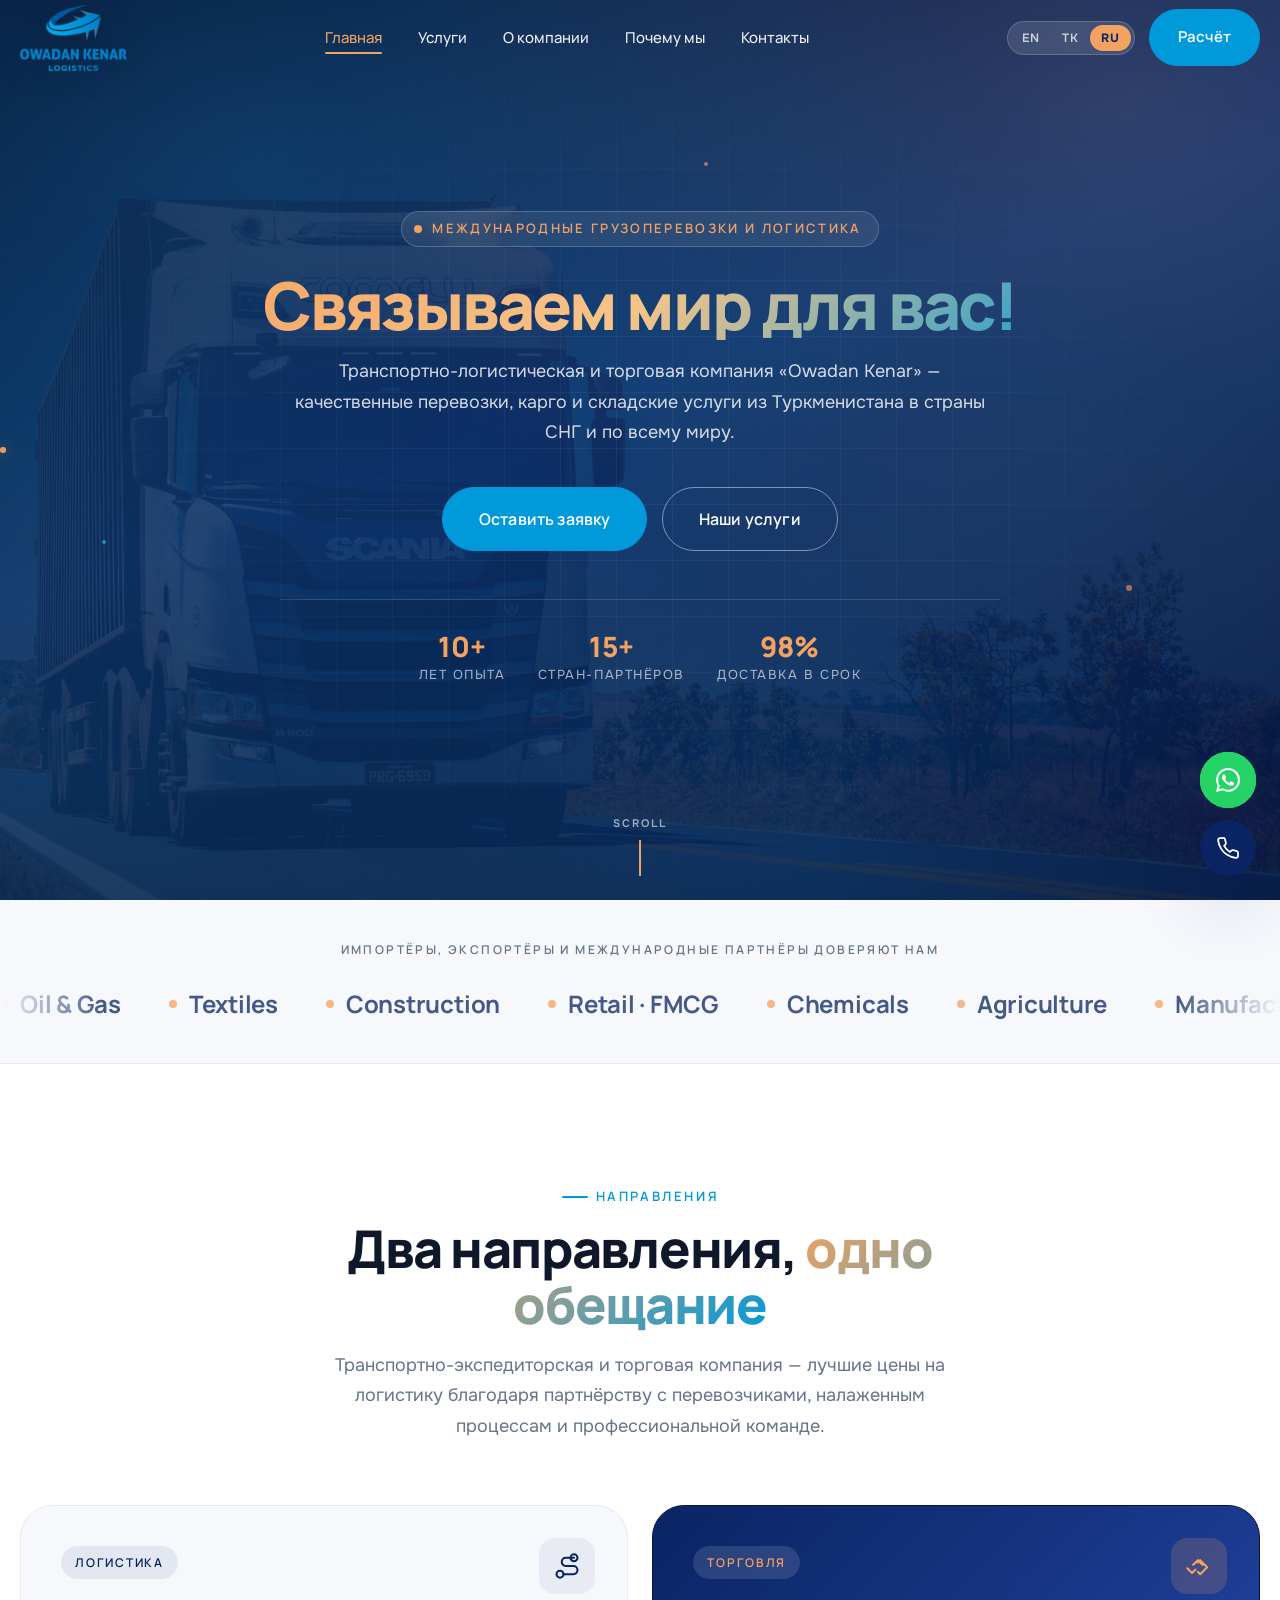
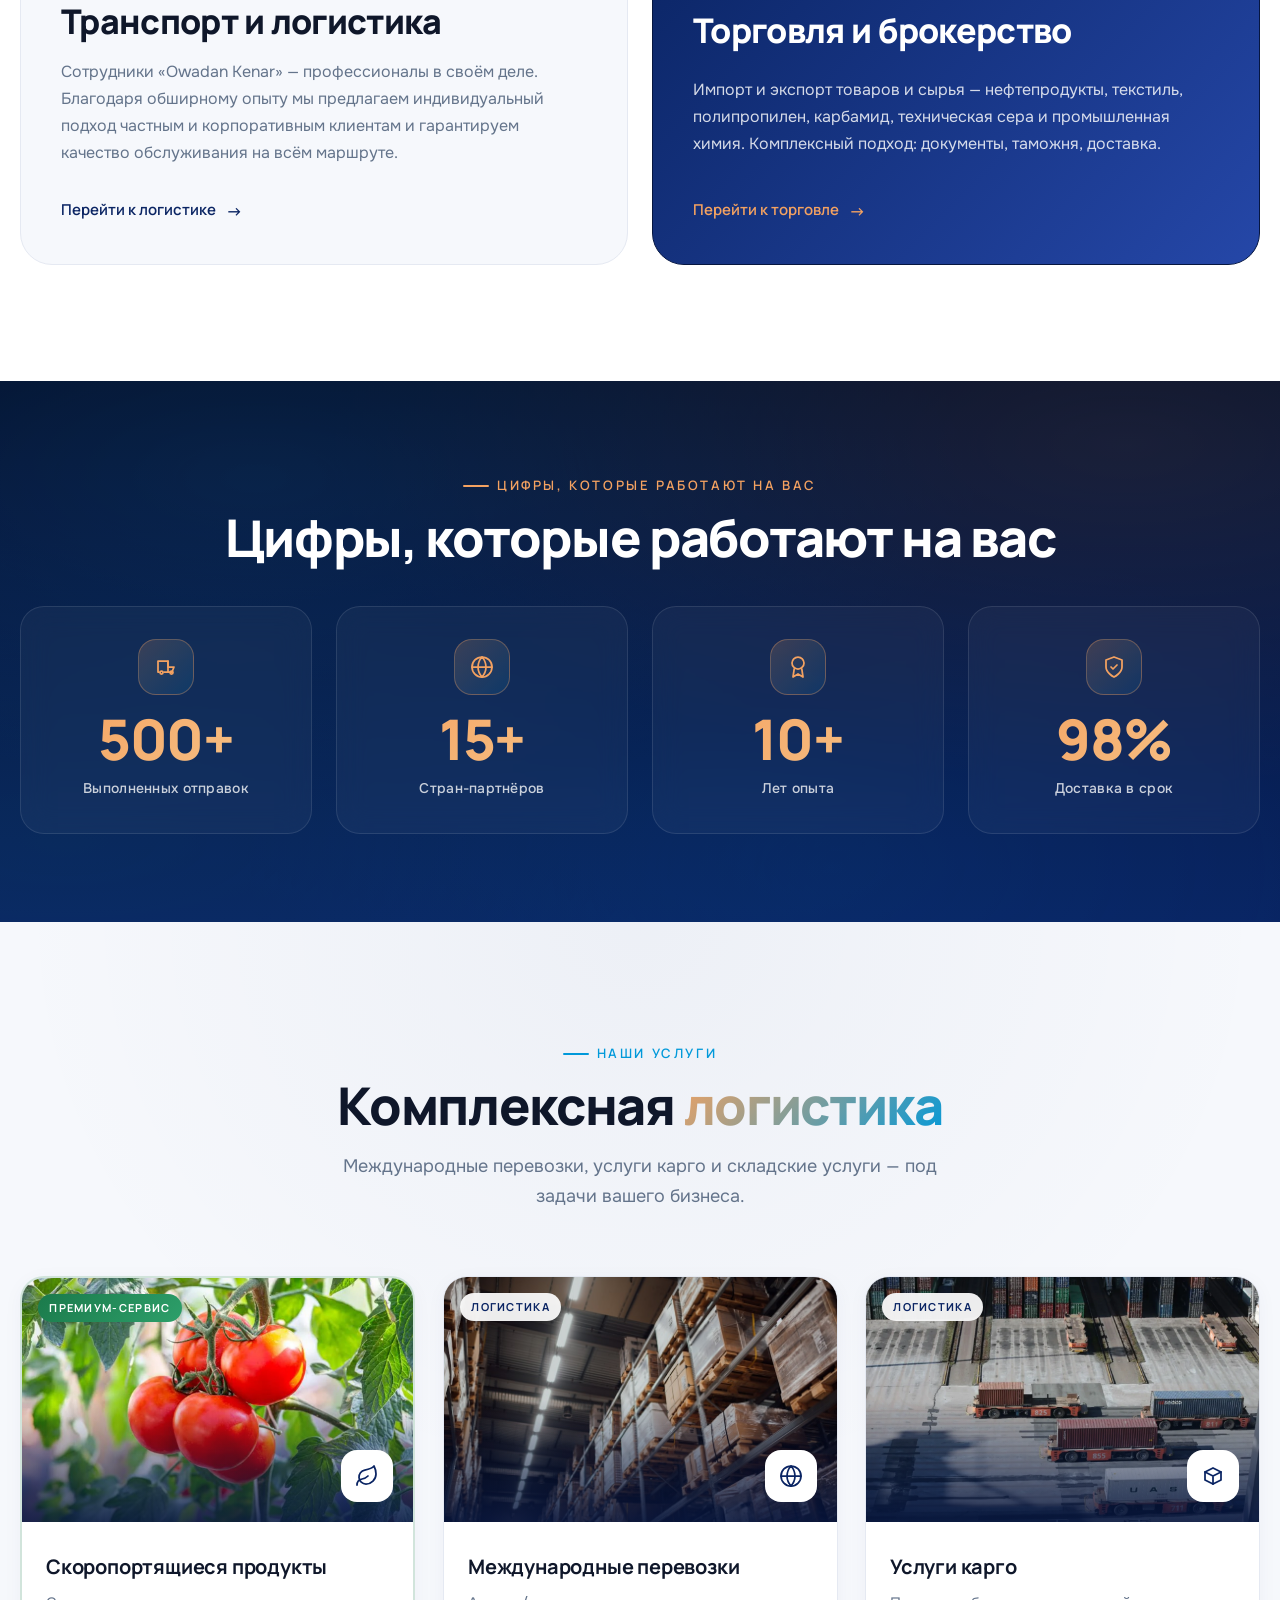
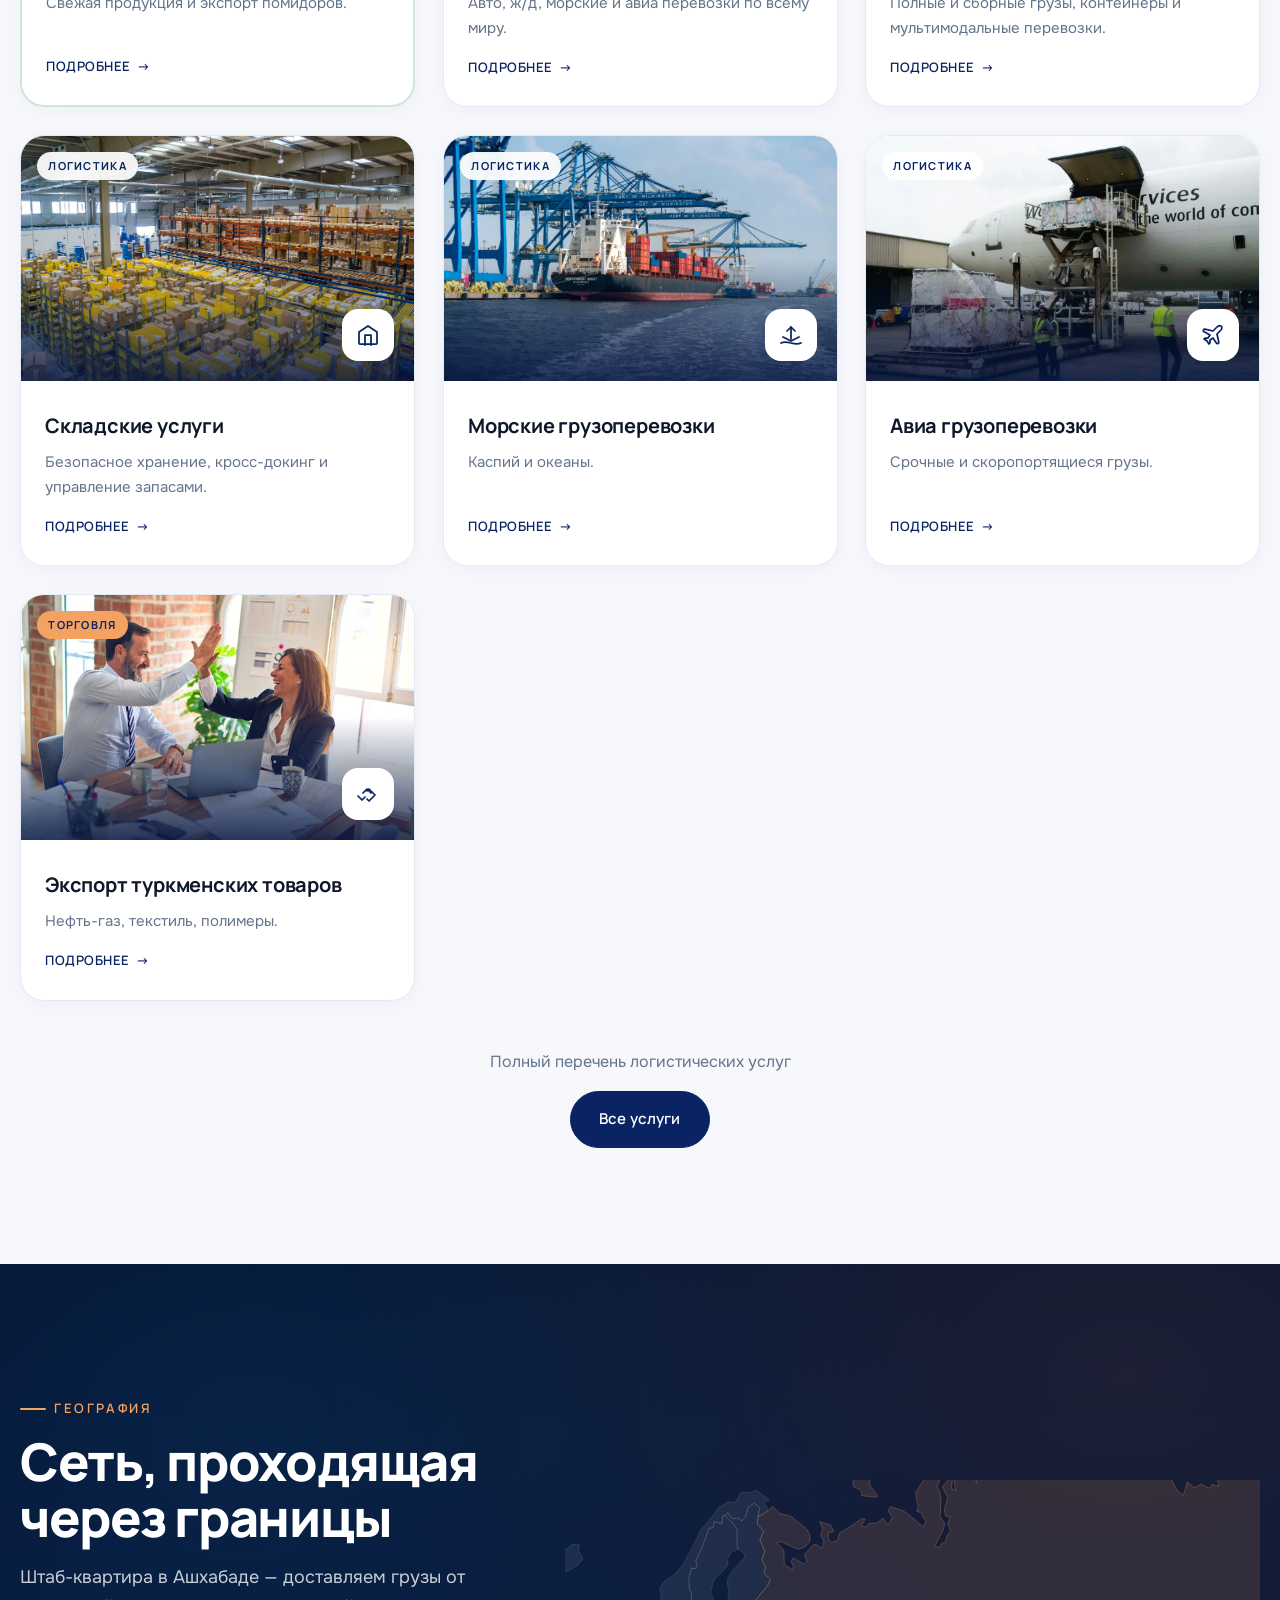
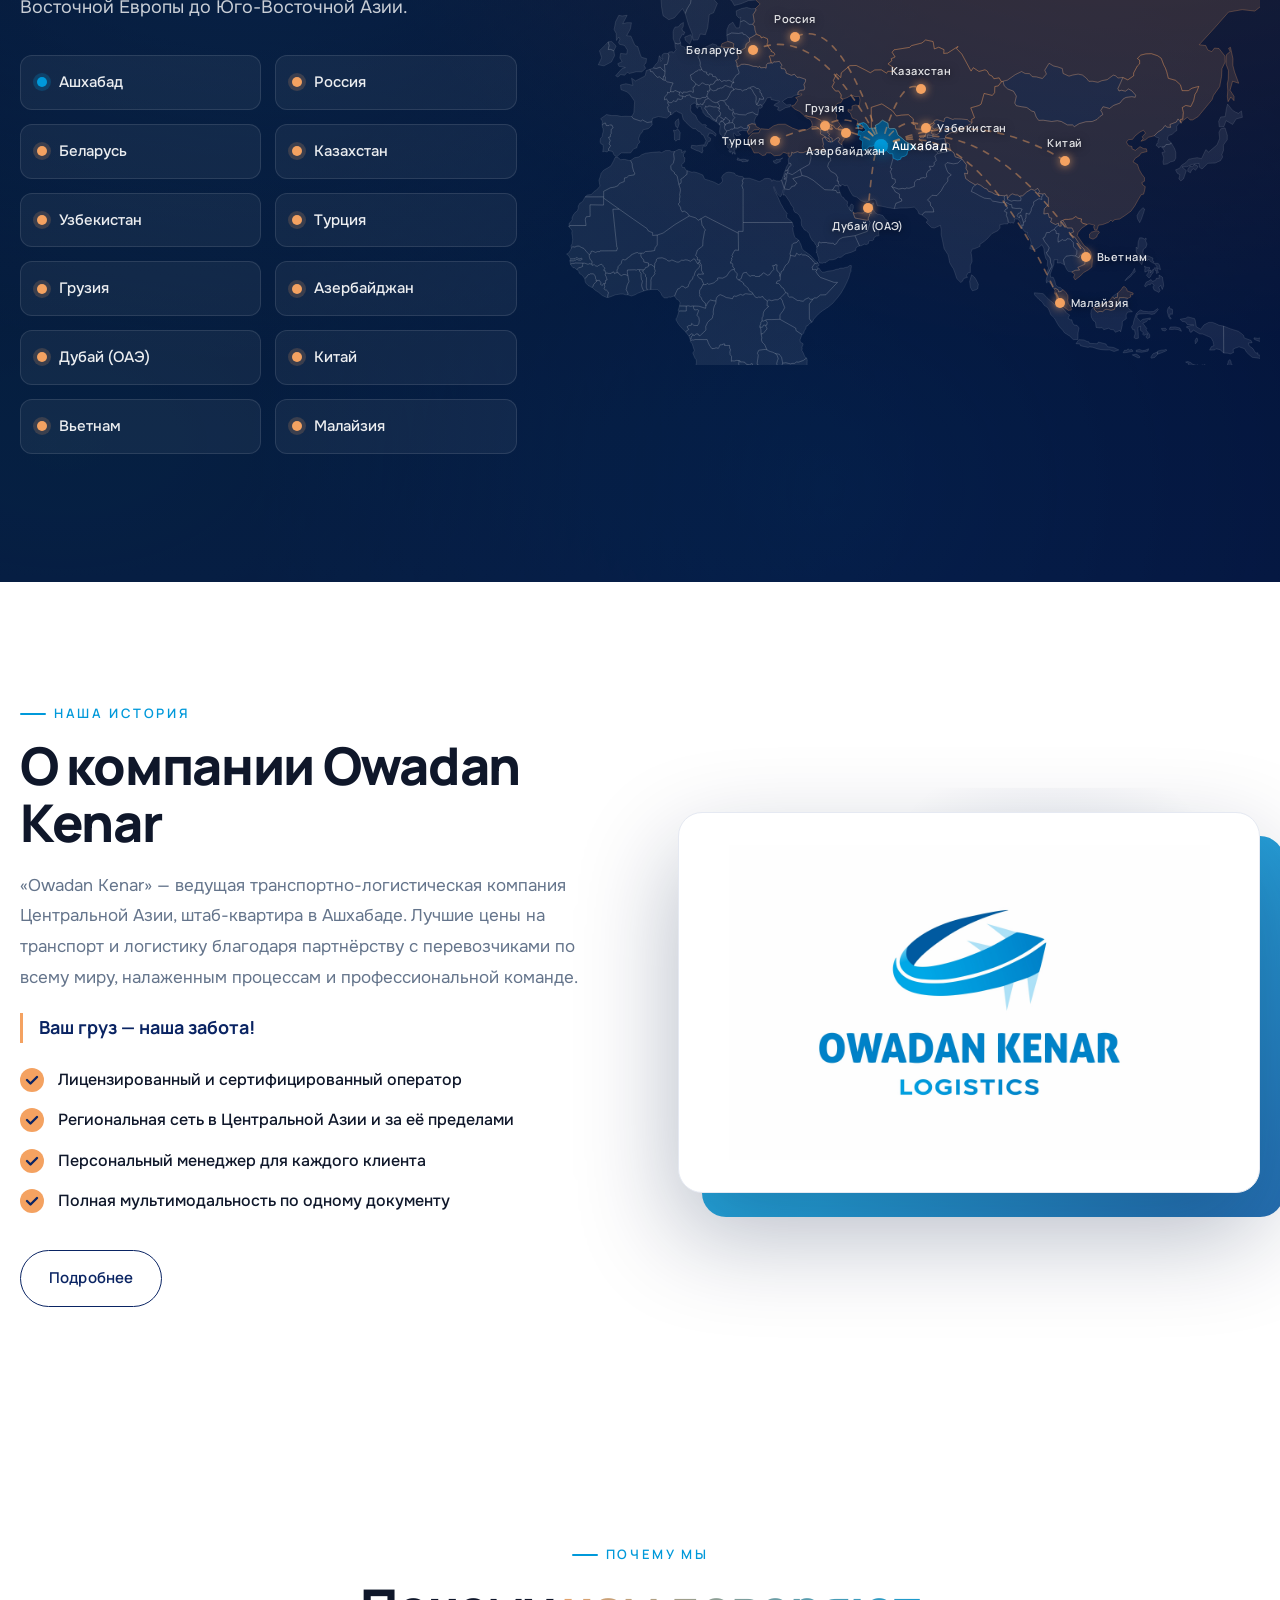
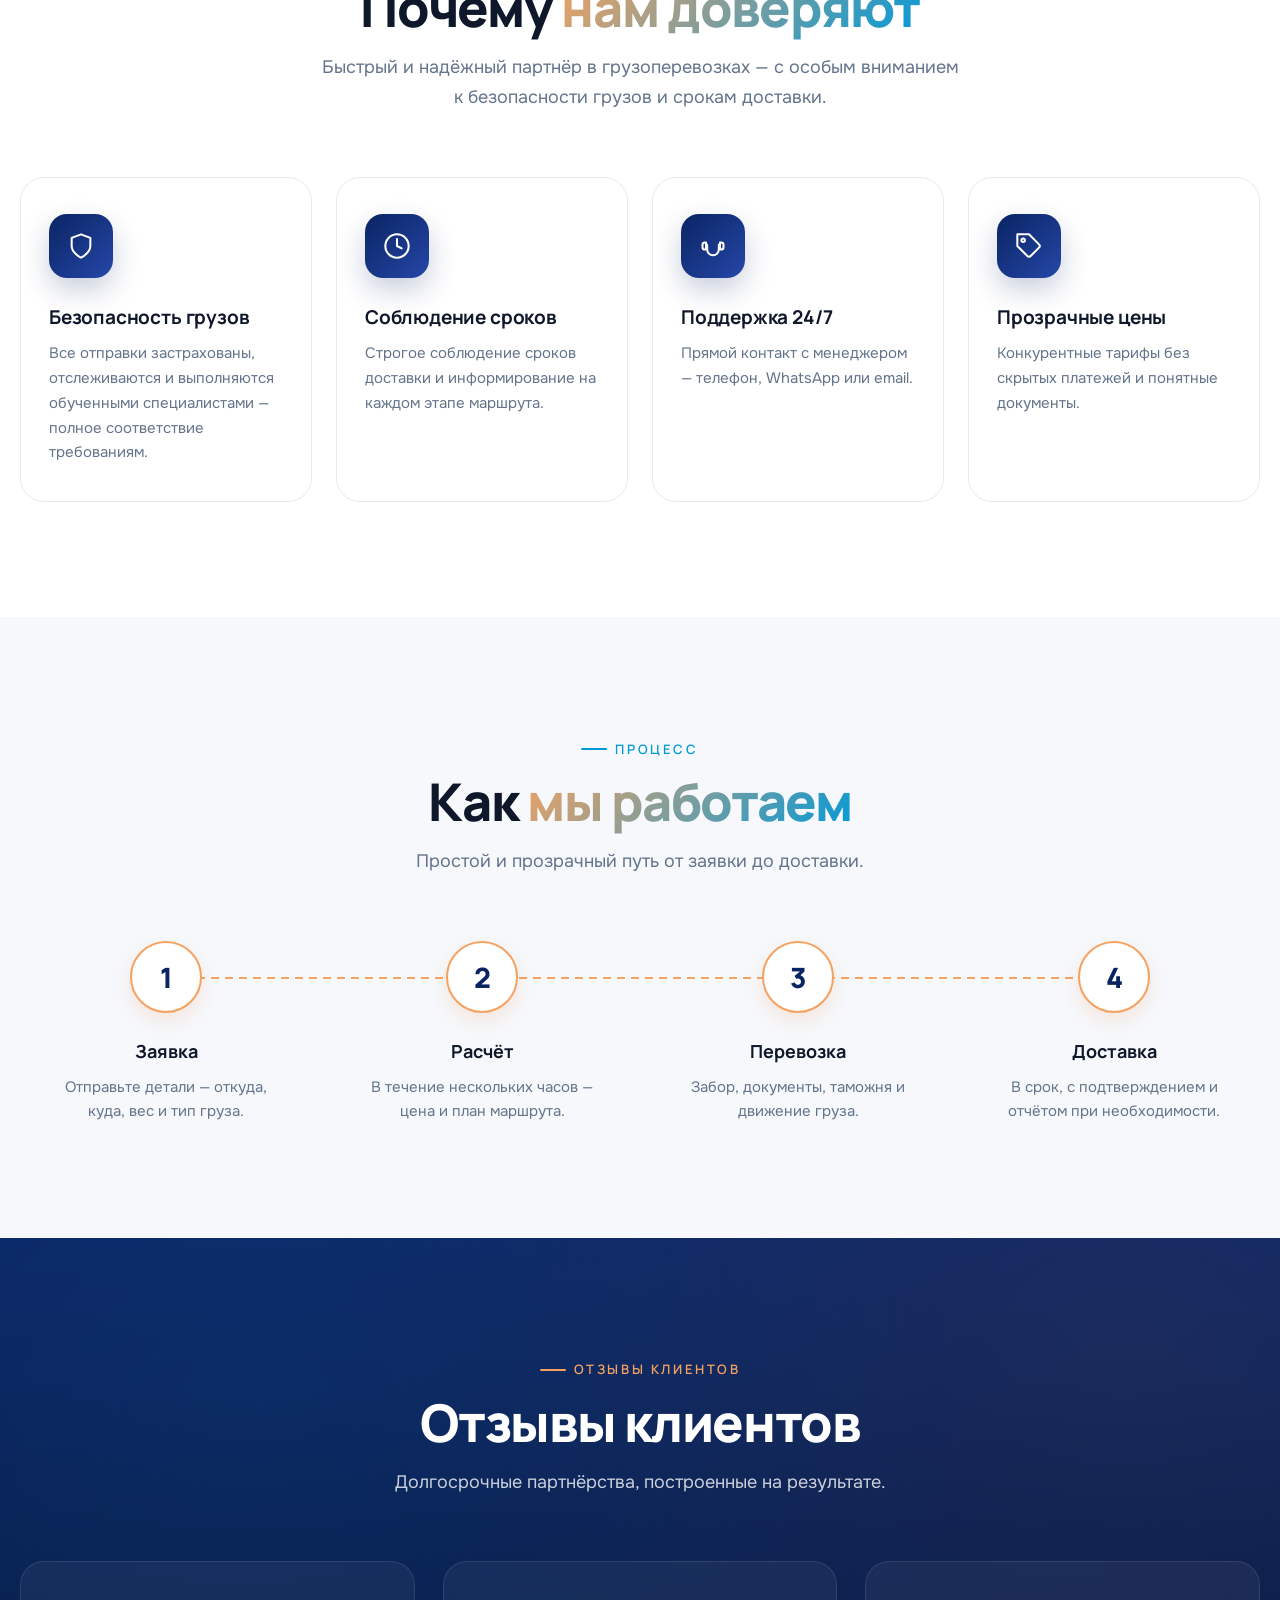
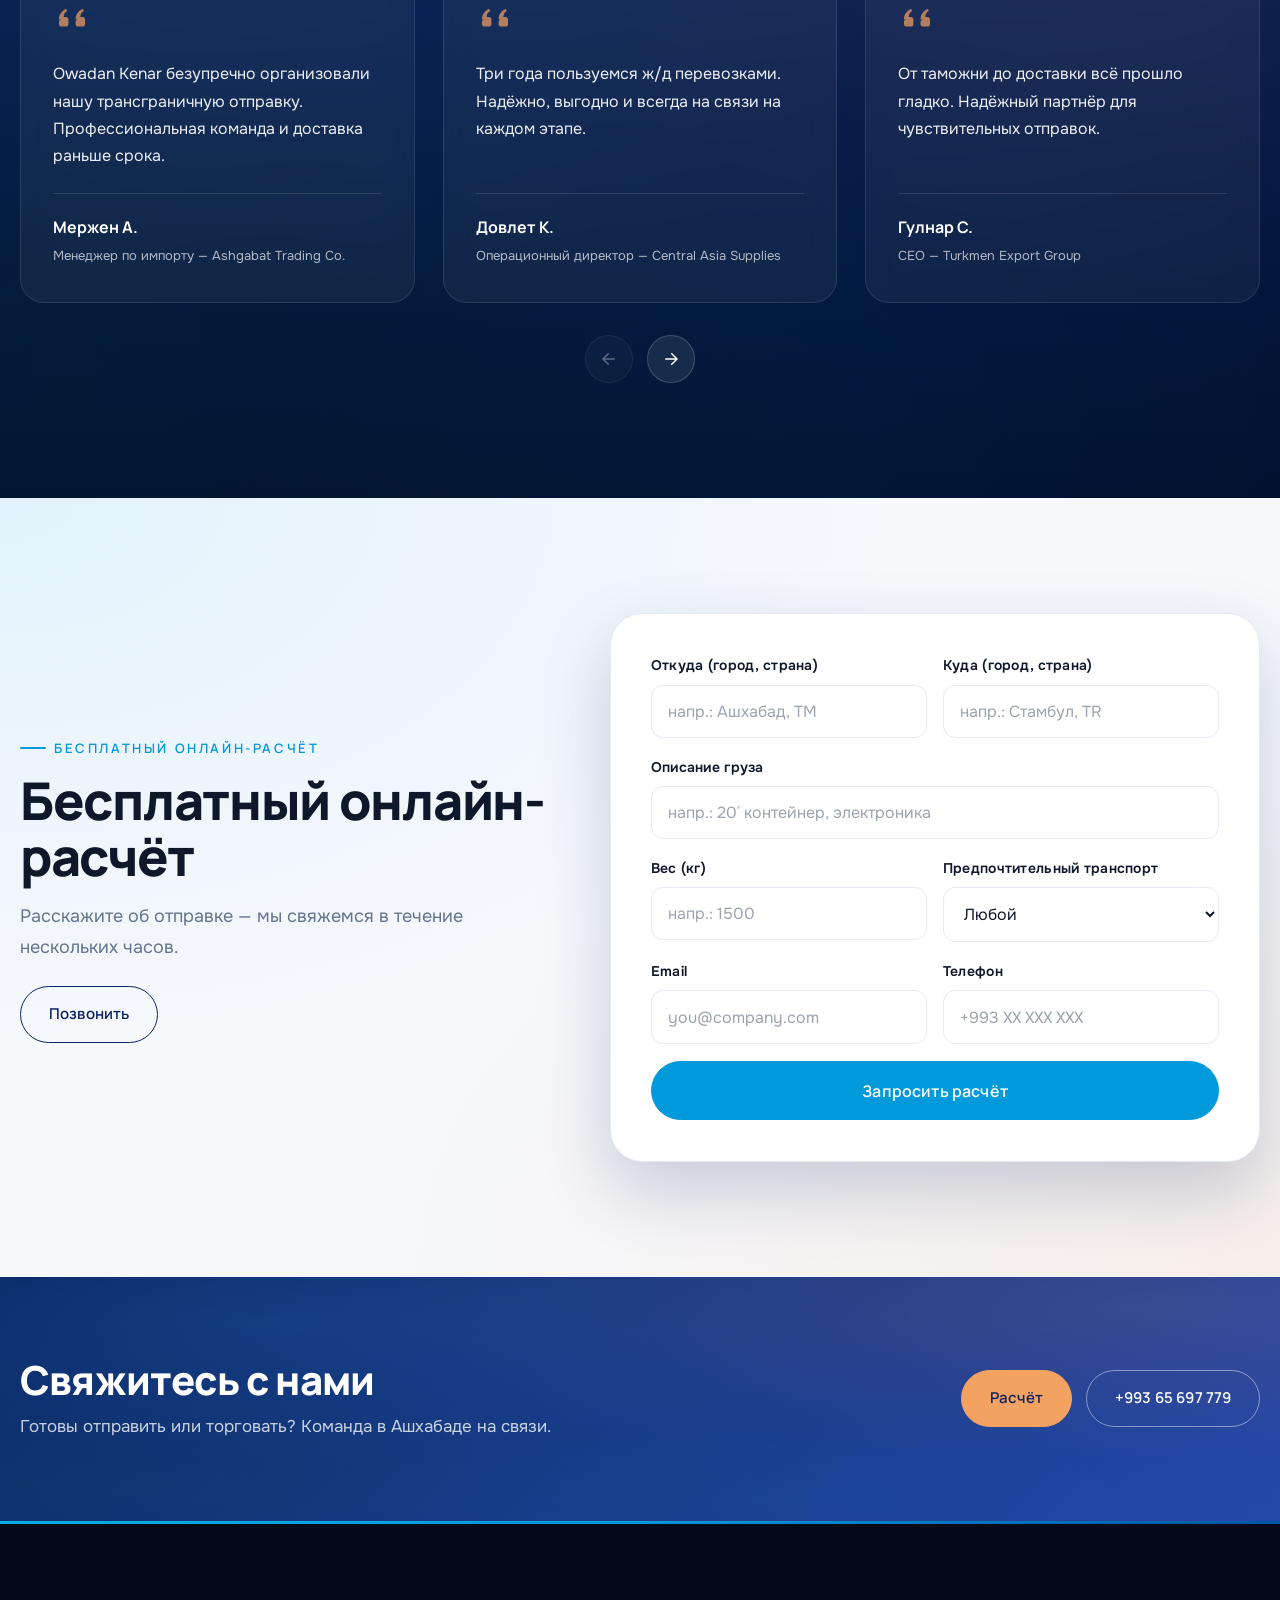
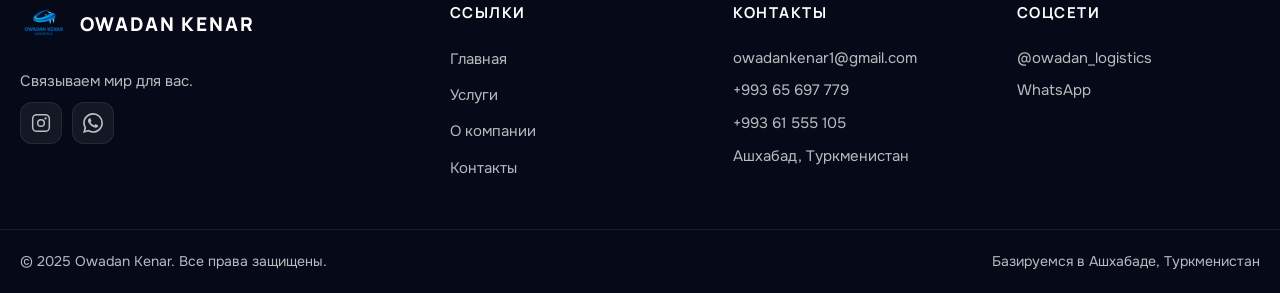
==== commit 07d18ef4: "chore: remove Vercel config and unused site assets. Drop Vercel deployment files, delete unreference" ====
--- a/index.html
+++ b/index.html
@@ -25,35 +25,6 @@
 <body data-page="home">
   <div class="scroll-progress" id="scrollProgress" aria-hidden="true"></div>
 
-  <svg xmlns="http://www.w3.org/2000/svg" id="ok-icon-sprite" style="display:none" aria-hidden="true">
-    <symbol id="icon-truck" viewBox="0 0 24 24" fill="none" stroke="currentColor" stroke-width="1.75" stroke-linecap="round" stroke-linejoin="round"><path d="M10 17h4V6H4v11h1"/><path d="M14 17h4l2-5H14V6"/><circle cx="7.5" cy="17.5" r="1.5"/><circle cx="17.5" cy="17.5" r="1.5"/></symbol>
-    <symbol id="icon-globe" viewBox="0 0 24 24" fill="none" stroke="currentColor" stroke-width="1.75" stroke-linecap="round" stroke-linejoin="round"><circle cx="12" cy="12" r="10"/><path d="M2 12h20M12 2a15.3 15.3 0 014 10 15.3 15.3 0 01-4 10 15.3 15.3 0 01-4-10 15.3 15.3 0 014-10z"/></symbol>
-    <symbol id="icon-award" viewBox="0 0 24 24" fill="none" stroke="currentColor" stroke-width="1.75" stroke-linecap="round" stroke-linejoin="round"><circle cx="12" cy="8" r="6"/><path d="M8.21 13.89L7 22l5-3 5 3-1.21-8.11"/></symbol>
-    <symbol id="icon-package-check" viewBox="0 0 24 24" fill="none" stroke="currentColor" stroke-width="1.75" stroke-linecap="round" stroke-linejoin="round"><path d="M12 22s8-4 8-10V5l-8-3-8 3v7c0 6 8 10 8 10z"/><path d="M9 12l2 2 4-4"/></symbol>
-    <symbol id="icon-shield" viewBox="0 0 24 24" fill="none" stroke="currentColor" stroke-width="1.75" stroke-linecap="round" stroke-linejoin="round"><path d="M12 22s8-4 8-10V5l-8-3-8 3v7c0 6 8 10 8 10z"/></symbol>
-    <symbol id="icon-clock" viewBox="0 0 24 24" fill="none" stroke="currentColor" stroke-width="1.75" stroke-linecap="round" stroke-linejoin="round"><circle cx="12" cy="12" r="10"/><path d="M12 6v6l4 2"/></symbol>
-    <symbol id="icon-headset" viewBox="0 0 24 24" fill="none" stroke="currentColor" stroke-width="1.75" stroke-linecap="round" stroke-linejoin="round"><path d="M3 11v2a2 2 0 002 2h1v-6H5a2 2 0 00-2 2z"/><path d="M21 11v2a2 2 0 01-2 2h-1v-6h1a2 2 0 012 2z"/><path d="M7 11v4a5 5 0 0010 0v-4"/></symbol>
-    <symbol id="icon-tag" viewBox="0 0 24 24" fill="none" stroke="currentColor" stroke-width="1.75" stroke-linecap="round" stroke-linejoin="round"><path d="M20.59 13.41l-7.17 7.17a2 2 0 01-2.83 0L2 12V2h10l8.59 8.59a2 2 0 010 2.82z"/><circle cx="7" cy="7" r="1.5"/></symbol>
-    <symbol id="icon-container" viewBox="0 0 24 24" fill="none" stroke="currentColor" stroke-width="1.75" stroke-linecap="round" stroke-linejoin="round"><path d="M4 8l8-4 8 4v8l-8 4-8-4V8z"/><path d="M4 8l8 4 8-4M12 12v8"/></symbol>
-    <symbol id="icon-train" viewBox="0 0 24 24" fill="none" stroke="currentColor" stroke-width="1.75" stroke-linecap="round" stroke-linejoin="round"><rect x="4" y="3" width="16" height="14" rx="2"/><path d="M4 11h16M8 21h.01M16 21h.01M8 17h8"/></symbol>
-    <symbol id="icon-ship" viewBox="0 0 24 24" fill="none" stroke="currentColor" stroke-width="1.75" stroke-linecap="round" stroke-linejoin="round"><path d="M2 20c2-1 6-1 10 0s8 1 10 0"/><path d="M12 4v12"/><path d="M8 8l4-4 4 4"/><path d="M4 14l8 4 8-4"/></symbol>
-    <symbol id="icon-plane" viewBox="0 0 24 24" fill="none" stroke="currentColor" stroke-width="1.75" stroke-linecap="round" stroke-linejoin="round"><path d="M17.8 19.2L16 11l3.5-3.5C21 6 21.5 4 20 3c-1-.5-3 0-4.5 1.5L12 8 3.8 6.2c-.5-.1-.9.1-1.1.5l-.3.5c-.2.5-.1 1 .3 1.3L9 12l-2 3H4l-1 1 3 2 2 3 1-1v-3l3-2 3.5 5.3c.3.4.8.5 1.3.3l.5-.2c.4-.3.6-.7.5-1.2z"/></symbol>
-    <symbol id="icon-hazard" viewBox="0 0 24 24" fill="none" stroke="currentColor" stroke-width="1.75" stroke-linecap="round" stroke-linejoin="round"><path d="M10.29 3.86L1.82 18a2 2 0 001.71 3h16.94a2 2 0 001.71-3L13.71 3.86a2 2 0 00-3.42 0z"/><path d="M12 9v4M12 17h.01"/></symbol>
-    <symbol id="icon-document" viewBox="0 0 24 24" fill="none" stroke="currentColor" stroke-width="1.75" stroke-linecap="round" stroke-linejoin="round"><path d="M14 2H6a2 2 0 00-2 2v16a2 2 0 002 2h12a2 2 0 002-2V8z"/><path d="M14 2v6h6M16 13H8M16 17H8M10 9H8"/></symbol>
-    <symbol id="icon-warehouse" viewBox="0 0 24 24" fill="none" stroke="currentColor" stroke-width="1.75" stroke-linecap="round" stroke-linejoin="round"><path d="M3 9l9-6 9 6v11a1 1 0 01-1 1H4a1 1 0 01-1-1V9z"/><path d="M9 22V12h6v10"/></symbol>
-    <symbol id="icon-route" viewBox="0 0 24 24" fill="none" stroke="currentColor" stroke-width="1.75" stroke-linecap="round" stroke-linejoin="round"><circle cx="6" cy="19" r="3"/><path d="M9 19h8.5a3.5 3.5 0 000-7H11a3.5 3.5 0 010-7H18"/><circle cx="18" cy="5" r="3"/></symbol>
-    <symbol id="icon-bolt" viewBox="0 0 24 24" fill="none" stroke="currentColor" stroke-width="1.75" stroke-linecap="round" stroke-linejoin="round"><path d="M13 2L3 14h9l-1 8 10-12h-9l1-8z"/></symbol>
-    <symbol id="icon-mail" viewBox="0 0 24 24" fill="none" stroke="currentColor" stroke-width="1.75" stroke-linecap="round" stroke-linejoin="round"><path d="M4 4h16c1.1 0 2 .9 2 2v12c0 1.1-.9 2-2 2H4c-1.1 0-2-.9-2-2V6c0-1.1.9-2 2-2z"/><path d="M22 6l-10 7L2 6"/></symbol>
-    <symbol id="icon-phone" viewBox="0 0 24 24" fill="none" stroke="currentColor" stroke-width="1.75" stroke-linecap="round" stroke-linejoin="round"><path d="M22 16.92v3a2 2 0 01-2.18 2 19.79 19.79 0 01-8.63-3.07 19.5 19.5 0 01-6-6 19.79 19.79 0 01-3.07-8.67A2 2 0 014.11 2h3a2 2 0 012 1.72c.127.96.361 1.903.7 2.81a2 2 0 01-.45 2.11L8.09 9.91a16 16 0 006 6l1.27-1.27a2 2 0 012.11-.45c.907.339 1.85.573 2.81.7A2 2 0 0122 16.92z"/></symbol>
-    <symbol id="icon-pin" viewBox="0 0 24 24" fill="none" stroke="currentColor" stroke-width="1.75" stroke-linecap="round" stroke-linejoin="round"><path d="M21 10c0 7-9 13-9 13s-9-6-9-13a9 9 0 1118 0z"/><circle cx="12" cy="10" r="3"/></symbol>
-    <symbol id="icon-instagram" viewBox="0 0 24 24" fill="none" stroke="currentColor" stroke-width="1.75" stroke-linecap="round" stroke-linejoin="round"><rect x="2" y="2" width="20" height="20" rx="5"/><circle cx="12" cy="12" r="4"/><circle cx="17.5" cy="6.5" r="0.5" fill="currentColor"/></symbol>
-    <symbol id="icon-arrow-right" viewBox="0 0 24 24" fill="none" stroke="currentColor" stroke-width="2" stroke-linecap="round" stroke-linejoin="round"><path d="M5 12h14M13 5l7 7-7 7"/></symbol>
-    <symbol id="icon-arrow-left" viewBox="0 0 24 24" fill="none" stroke="currentColor" stroke-width="2" stroke-linecap="round" stroke-linejoin="round"><path d="M19 12H5M11 19l-7-7 7-7"/></symbol>
-    <symbol id="icon-handshake" viewBox="0 0 24 24" fill="none" stroke="currentColor" stroke-width="1.75" stroke-linecap="round" stroke-linejoin="round"><path d="M11 17l2 2 6-6-6-6-2 2"/><path d="M2 14l4 4 3-3M7 11l4-4 4 4"/></symbol>
-    <symbol id="icon-leaf" viewBox="0 0 24 24" fill="none" stroke="currentColor" stroke-width="1.75" stroke-linecap="round" stroke-linejoin="round"><path d="M11 20A7 7 0 019.8 6.1C15.5 5 17 4.48 19 2c1 2 2 4.18 2 8 0 5.5-4.78 10-10 10z"/><path d="M2 21c0-3 1.85-5.36 5.08-6C9.5 14.52 12 13 13 12"/></symbol>
-    <symbol id="icon-quote" viewBox="0 0 32 32" fill="currentColor"><path d="M9 18H5c0-4 2-7 6-9l1 2c-2 1-3 3-3 5h2c1 0 2 1 2 2v4c0 1-1 2-2 2H7c-1 0-2-1-2-2v-2c0-1 1-2 2-2h2zm14 0h-4c0-4 2-7 6-9l1 2c-2 1-3 3-3 5h2c1 0 2 1 2 2v4c0 1-1 2-2 2h-4c-1 0-2-1-2-2v-2c0-1 1-2 2-2h2z"/></symbol>
-    <symbol id="icon-whatsapp" viewBox="0 0 24 24" fill="currentColor"><path d="M17.472 14.382c-.297-.149-1.758-.867-2.03-.967-.273-.099-.471-.148-.67.15-.197.297-.767.966-.94 1.164-.173.199-.347.223-.644.075-.297-.15-1.255-.463-2.39-1.475-.883-.788-1.48-1.761-1.653-2.059-.173-.297-.018-.458.13-.606.134-.133.298-.347.446-.52.149-.174.198-.298.298-.497.099-.198.05-.371-.025-.52-.075-.149-.669-1.612-.916-2.207-.242-.579-.487-.5-.669-.51-.173-.008-.371-.01-.57-.01-.198 0-.52.074-.792.372-.272.297-1.04 1.016-1.04 2.479 0 1.462 1.065 2.875 1.213 3.074.149.198 2.096 3.2 5.077 4.487.709.306 1.262.489 1.694.625.712.227 1.36.195 1.871.118.571-.085 1.758-.719 2.006-1.413.248-.694.248-1.289.173-1.413-.074-.124-.272-.198-.57-.347m-5.421 7.403h-.004a9.87 9.87 0 01-5.031-1.378l-.361-.214-3.741.982.998-3.648-.235-.374a9.86 9.86 0 01-1.51-5.26c.001-5.45 4.436-9.884 9.888-9.884 2.64 0 5.122 1.03 6.988 2.898a9.825 9.825 0 012.893 6.994c-.003 5.45-4.435 9.884-9.885 9.884m8.413-18.297A11.815 11.815 0 0012.05 0C5.495 0 .16 5.335.157 11.892c0 2.096.547 4.142 1.588 5.945L.057 24l6.305-1.654a11.882 11.882 0 005.683 1.448h.005c6.554 0 11.89-5.335 11.893-11.893a11.821 11.821 0 00-3.48-8.413z"/></symbol>
-  </svg>
 
   <header class="header" id="header">
     <nav class="nav container" aria-label="Main navigation">
@@ -248,7 +219,7 @@
           <article class="service-card reveal" style="--i:1" data-tilt="6">
             <a href="services.html#service-forwarding" class="service-card__hit" data-i18n-aria="services.learnMore" aria-label="Learn more"></a>
             <div class="service-card__img-wrap">
-              <img src="images/svc-container-terminal.webp" alt="" class="service-card__img" loading="lazy" width="1200" height="800">
+              <img src="images/svc-multimodal2.jpg" alt="" class="service-card__img" loading="lazy" width="1200" height="800">
               <div class="service-card__overlay"></div>
               <span class="service-card__cat" data-i18n="services.catLogistics">Logistics</span>
               <span class="service-card__badge" aria-hidden="true"><svg class="icon"><use href="#icon-globe"/></svg></span>
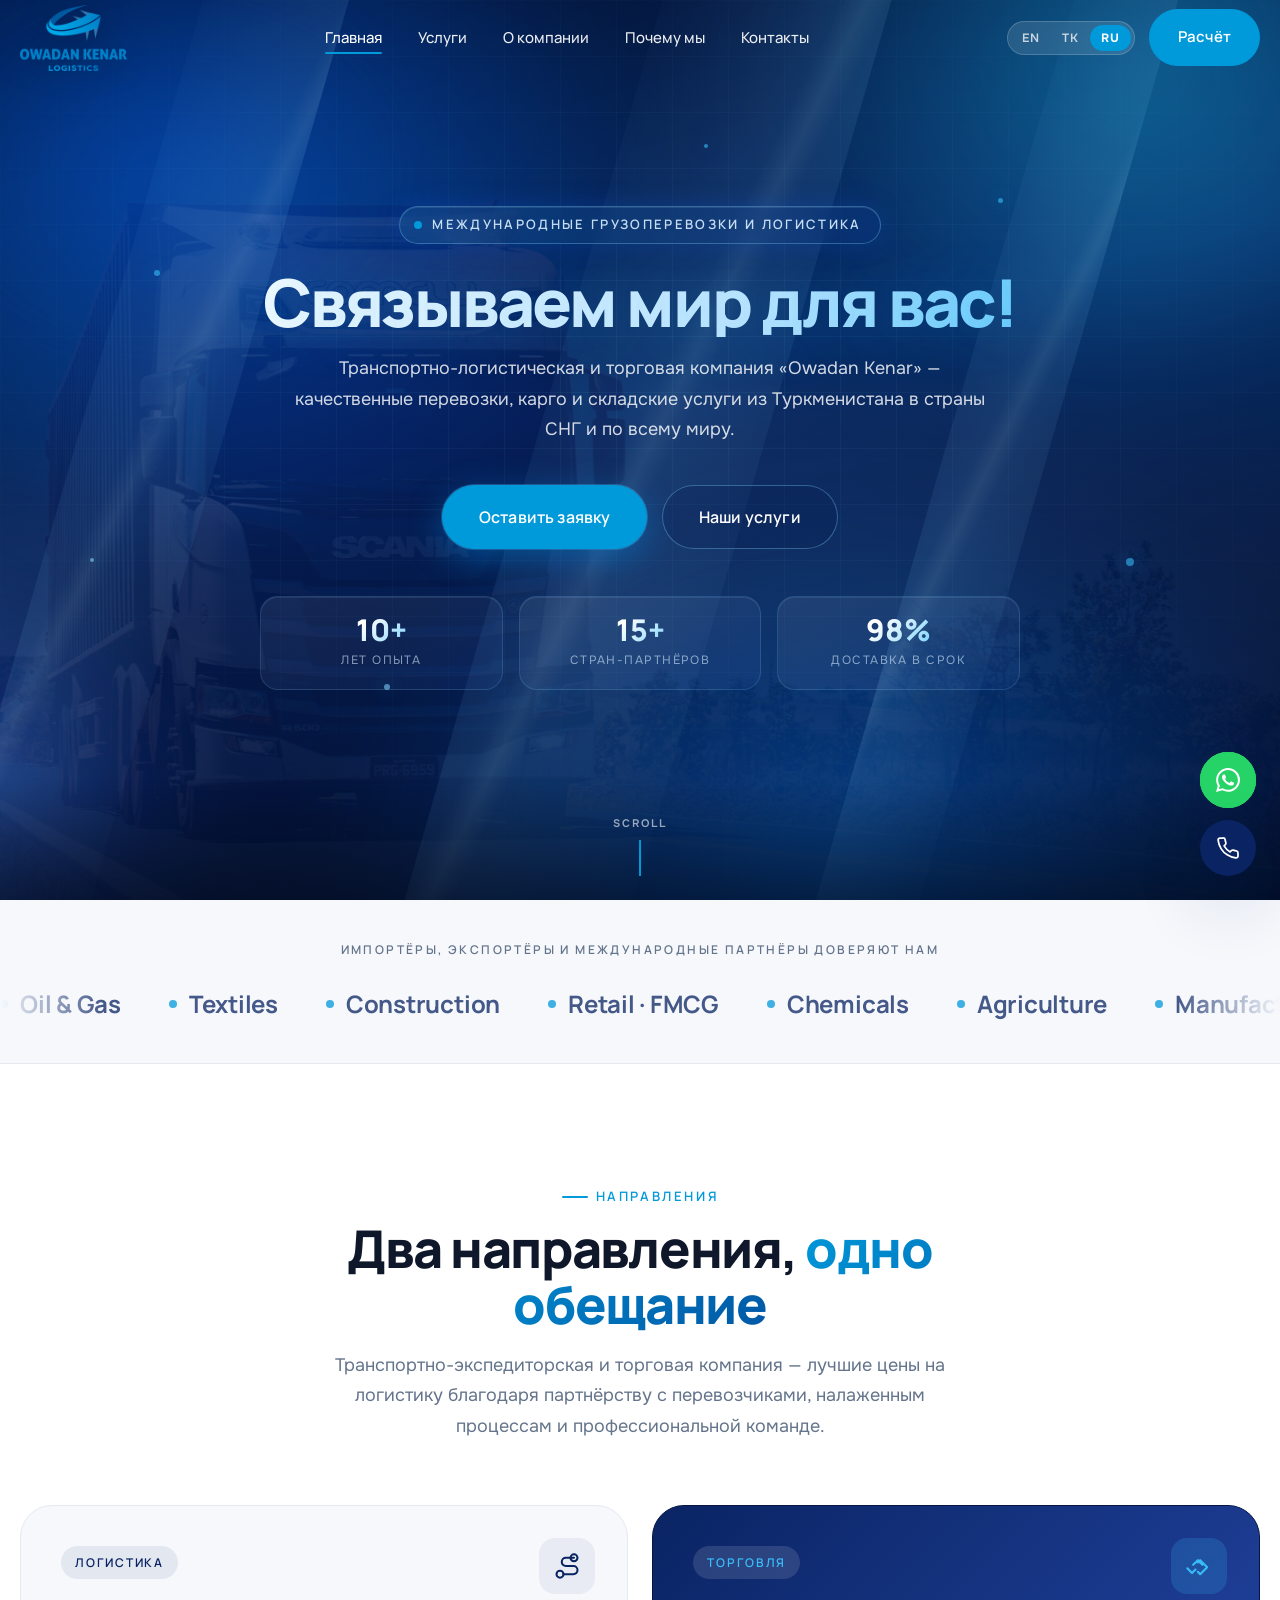
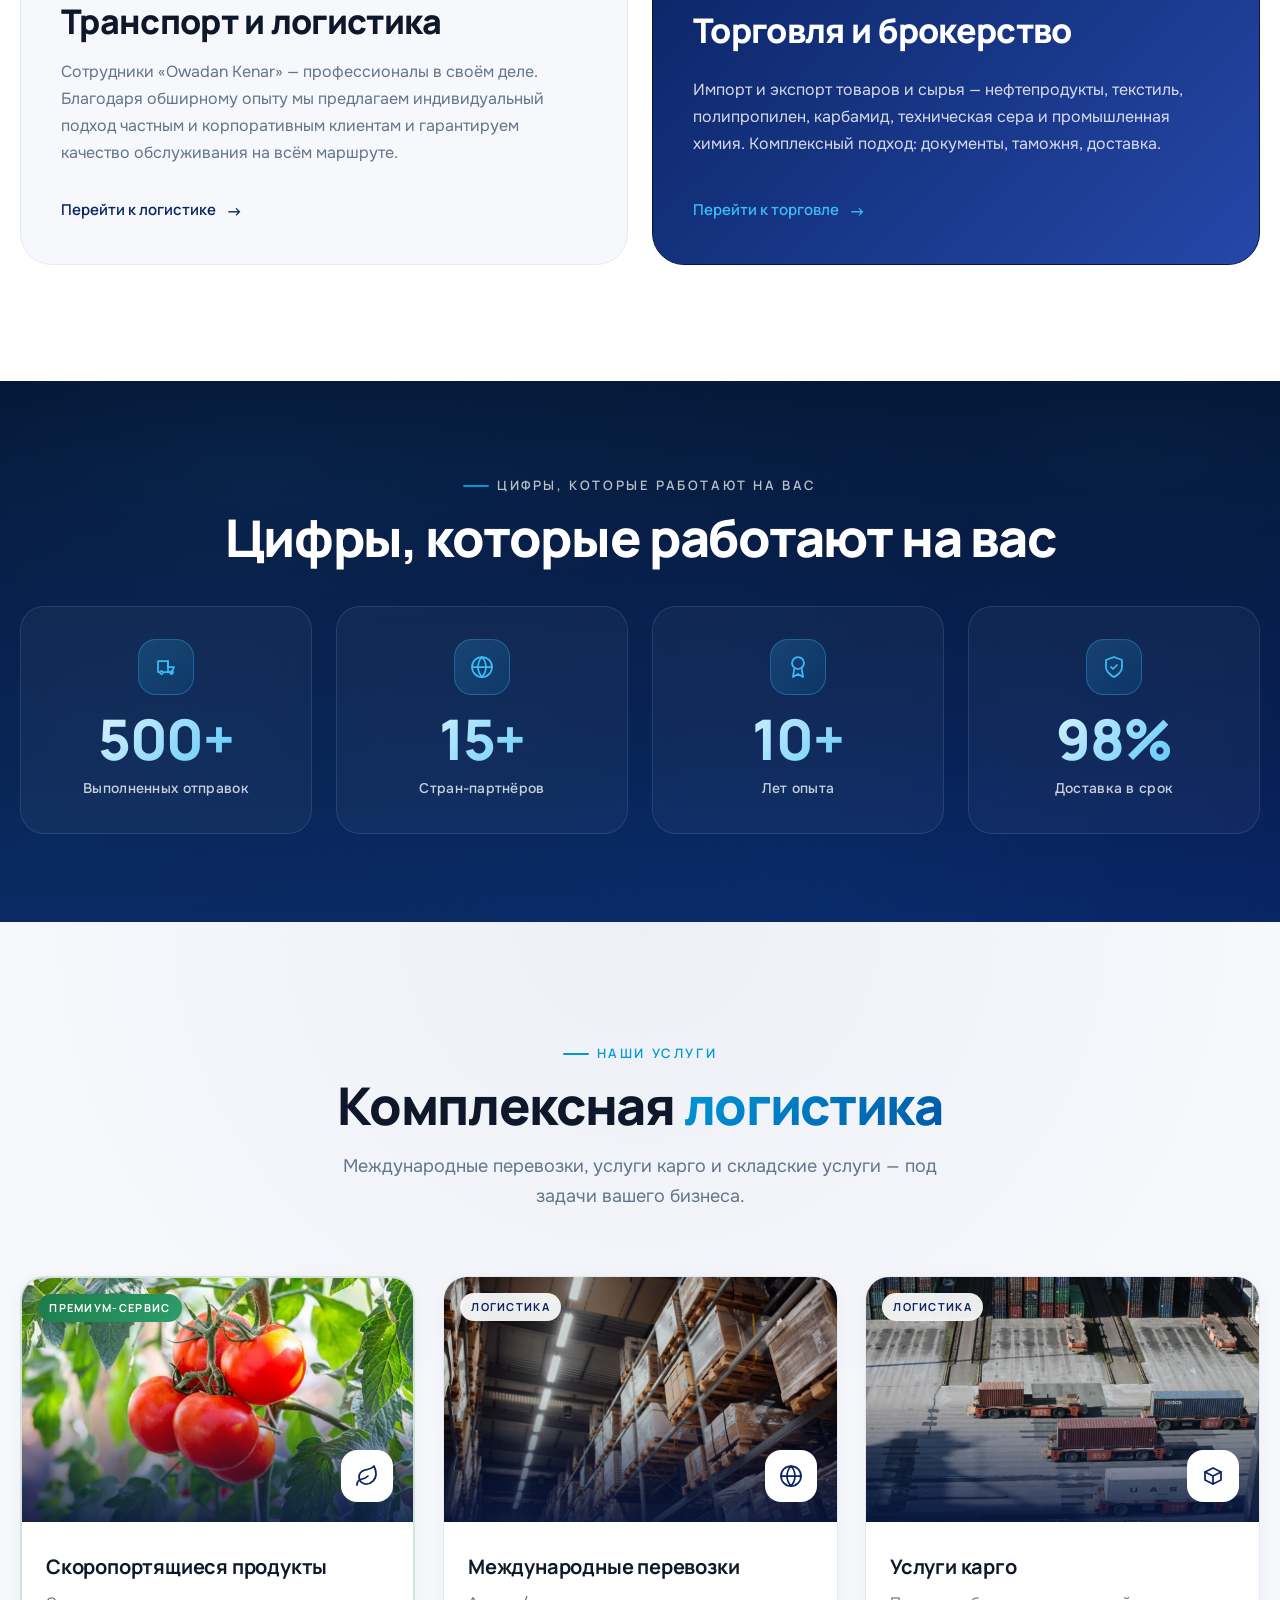
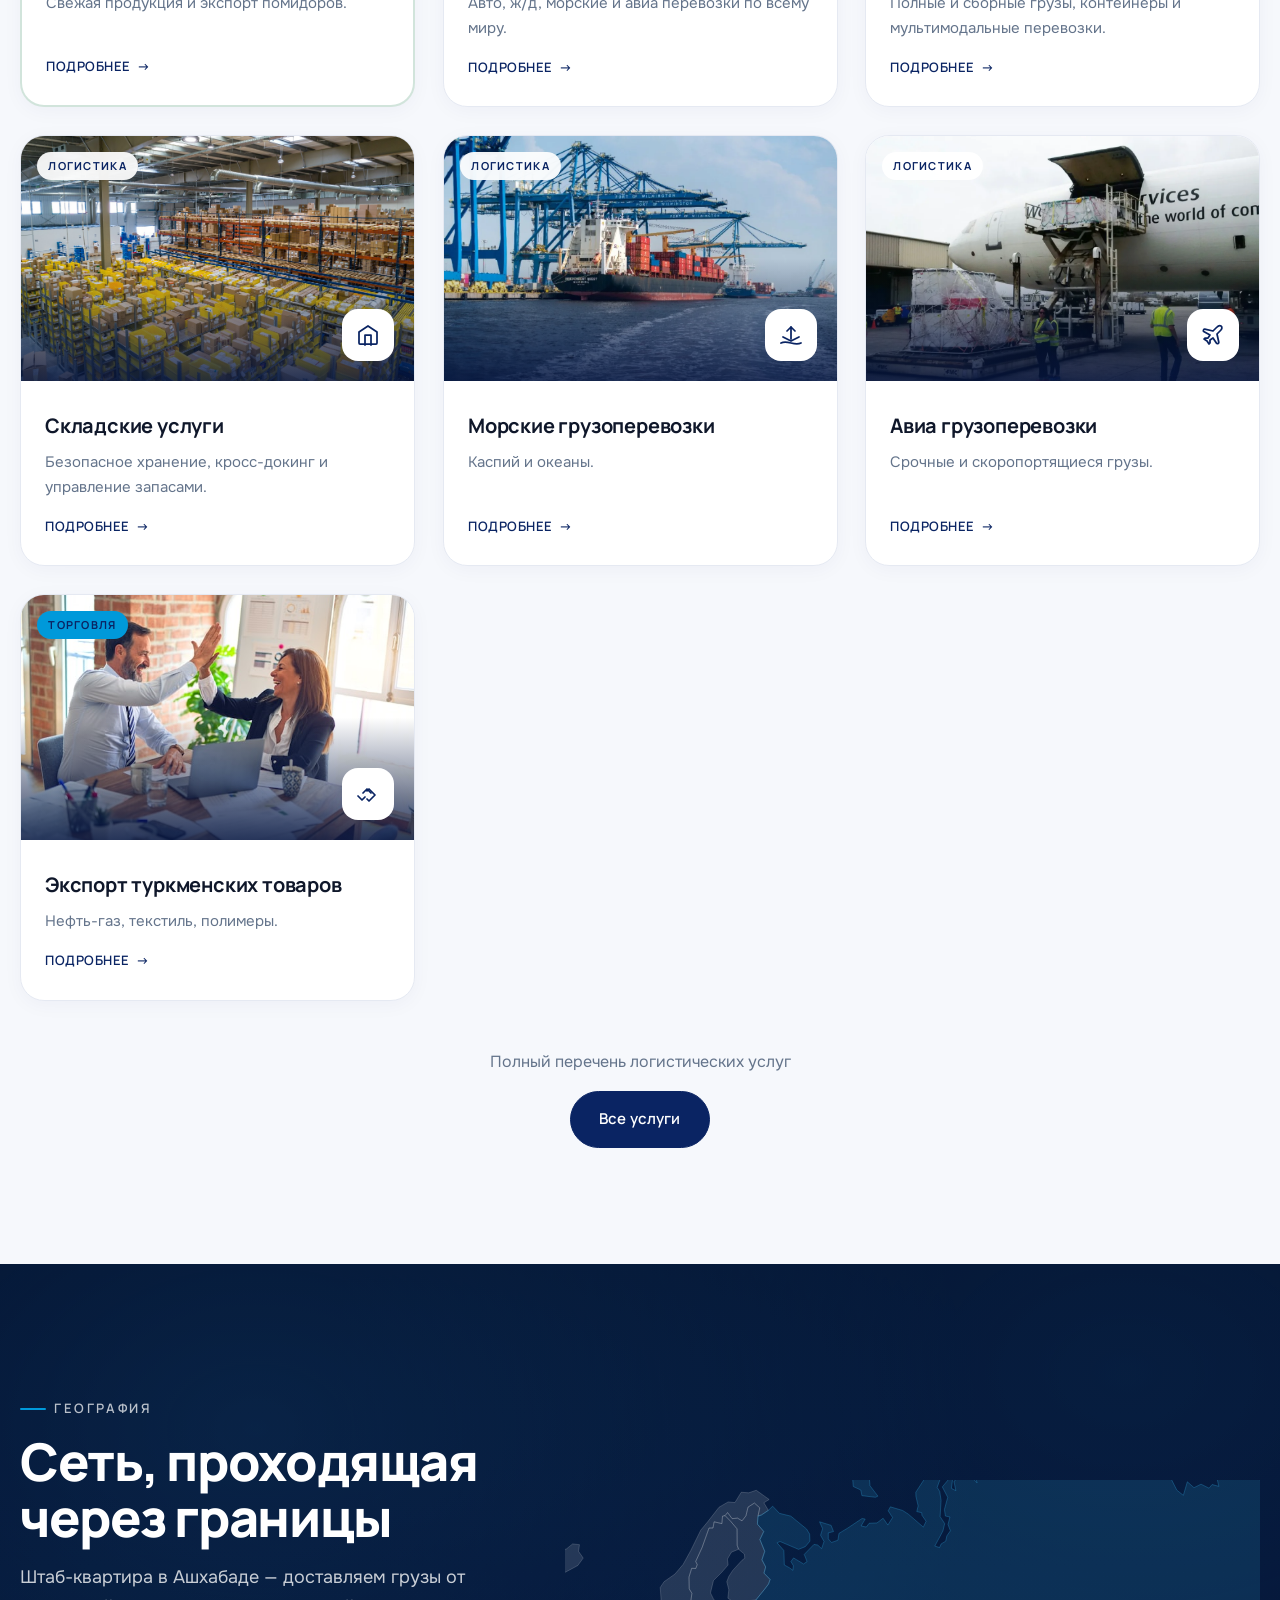
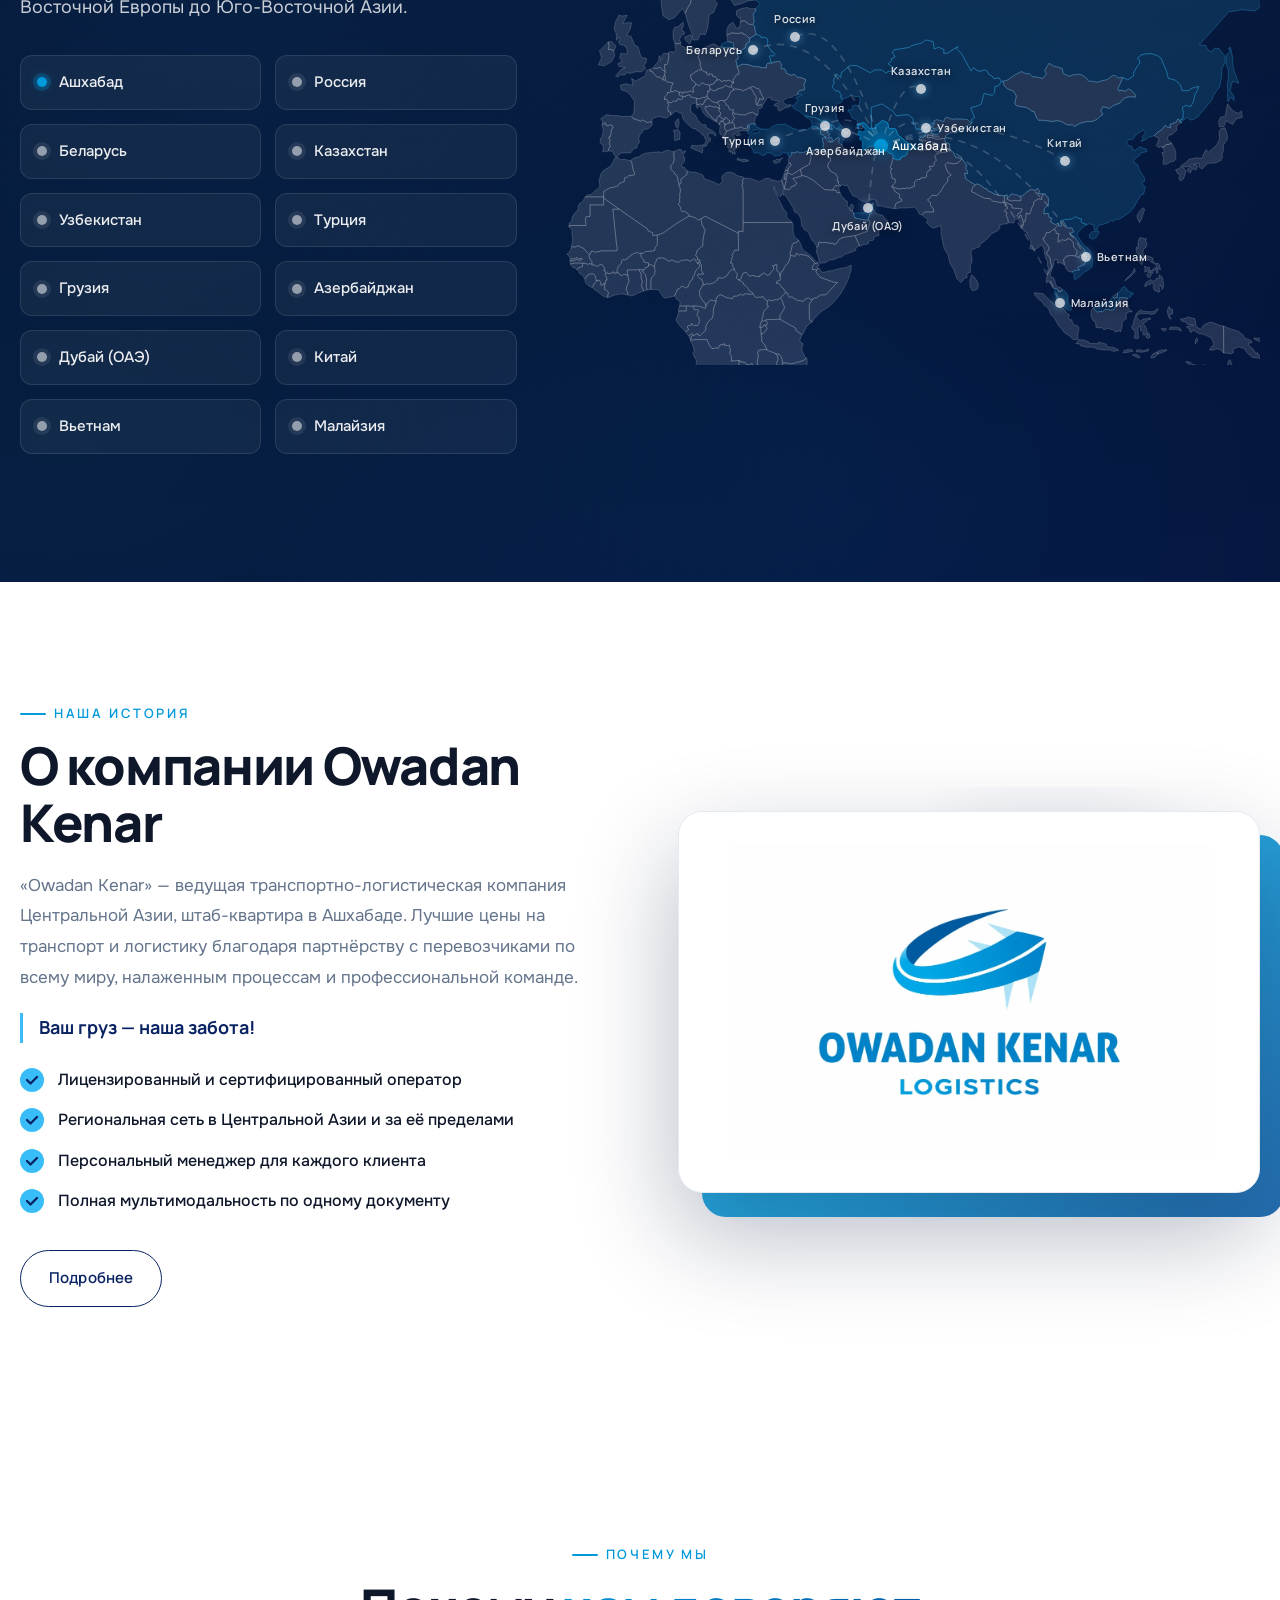
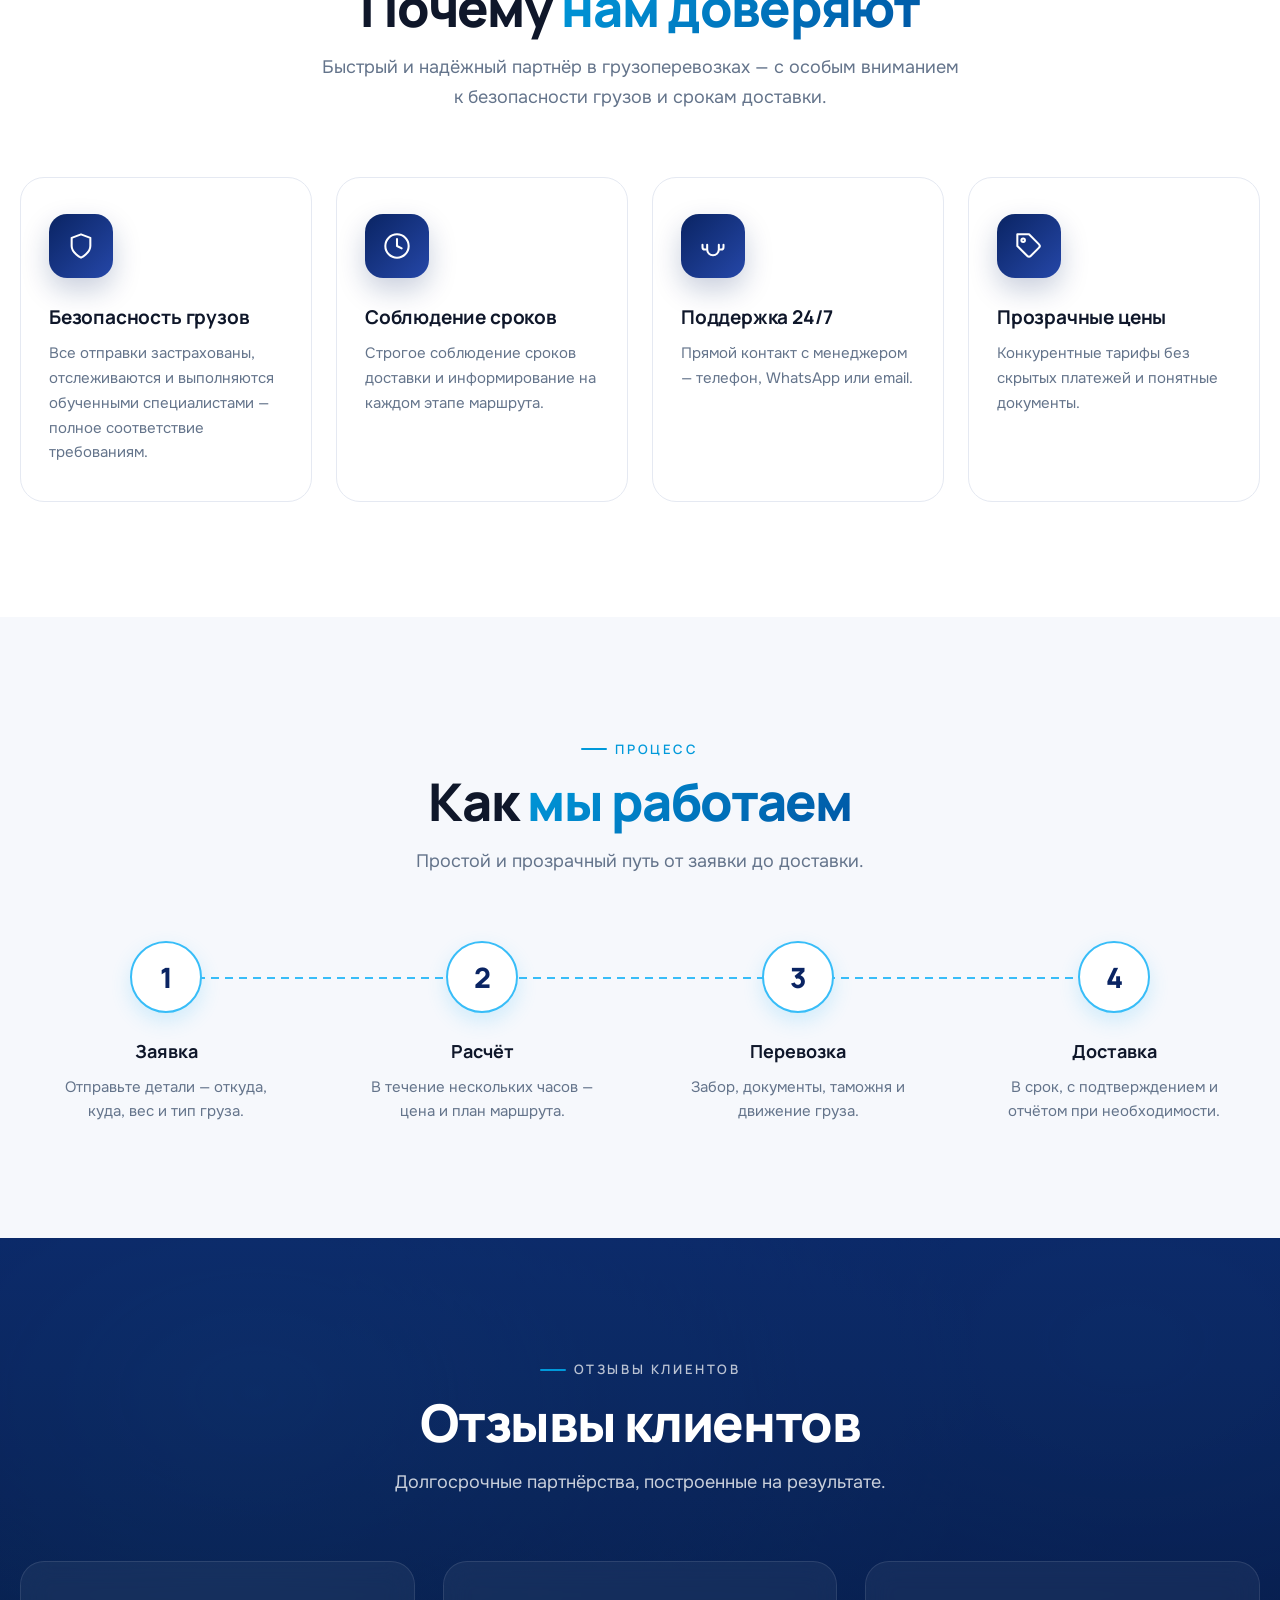
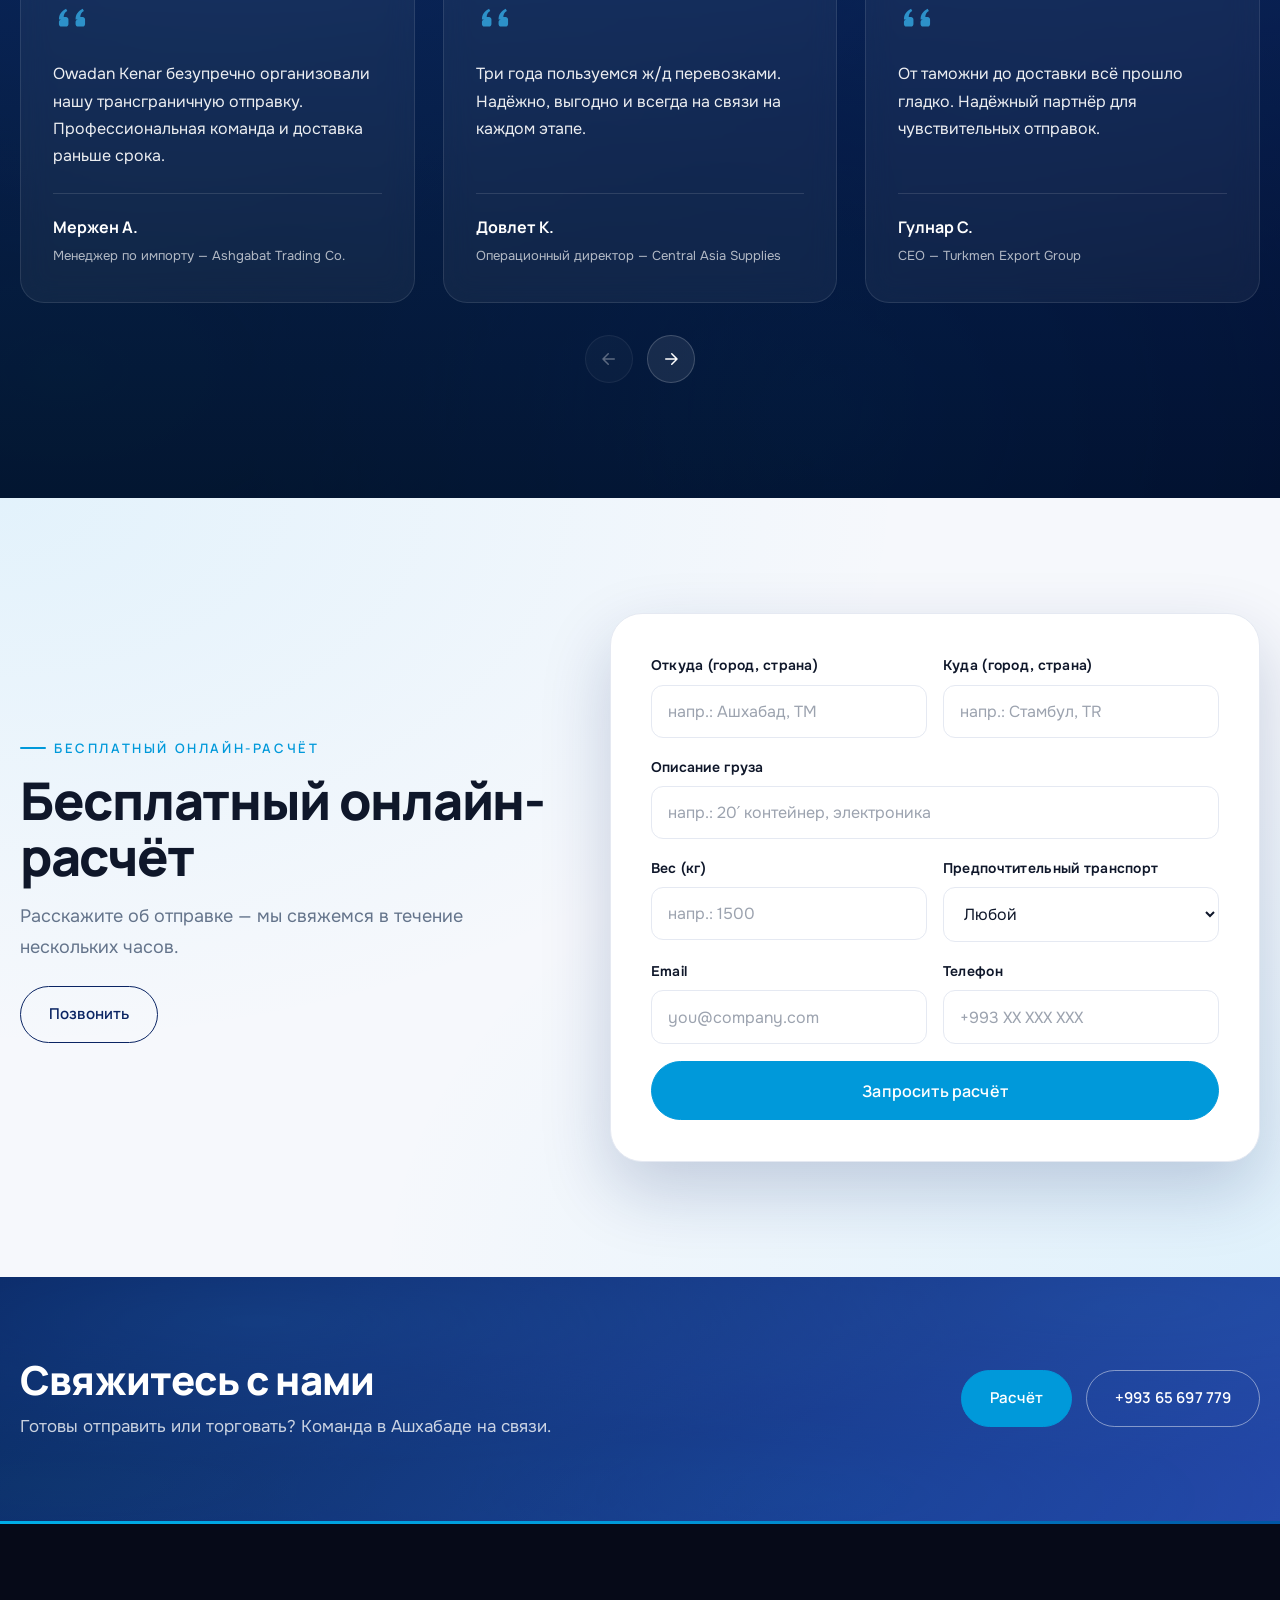
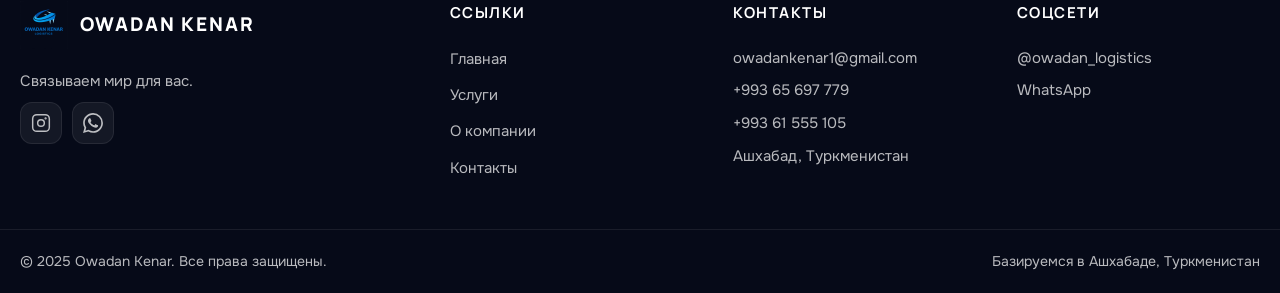
==== commit 4471ca52: "feat: refresh perishable gallery, webp assets, and site polish. Replace produce photos with optimize" ====
--- a/index.html
+++ b/index.html
@@ -14,22 +14,335 @@
   <meta property="og:type" content="website">
   <meta property="og:url" content="https://owadankenar.com">
   <meta name="twitter:card" content="summary_large_image">
-  <link rel="icon" href="logo/owadan-logo.png" type="image/png">
+  <link rel="icon" href="logo/owadan-logo.webp" type="image/webp">
+  <link rel="preload" as="image" href="logo/owadan-logo-preloader.webp" type="image/webp" fetchpriority="high">
+  <link rel="preload" href="style.css" as="style">
   <link rel="preconnect" href="https://fonts.googleapis.com">
   <link rel="preconnect" href="https://fonts.gstatic.com" crossorigin>
+  <link rel="stylesheet" href="https://fonts.googleapis.com/css2?family=Manrope:wght@500;600;700;800&family=Onest:wght@400;500;600;700&display=swap">
+  <style id="preloader-critical">html.is-loading body{overflow:hidden}.preloader{position:fixed;inset:0;z-index:99999;display:grid;place-items:center;background:#061640}</style>
   <link rel="stylesheet" href="style.css">
   <script>
     (function () { var l = localStorage.getItem('ok-lang') || 'ru'; document.documentElement.lang = l === 'tk' ? 'tk' : l; })();
   </script>
 </head>
 <body data-page="home">
+  <svg id="ok-icon-sprite" xmlns="http://www.w3.org/2000/svg" style="display:none" aria-hidden="true">
+  <symbol id="icon-truck" viewBox="0 0 24 24" fill="none" stroke="currentColor" stroke-width="1.75" stroke-linecap="round" stroke-linejoin="round">
+    <path d="M10 17h4V6H4v11h1"/><path d="M14 17h4l2-5H14V6"/><circle cx="7.5" cy="17.5" r="1.5"/><circle cx="17.5" cy="17.5" r="1.5"/>
+  </symbol>
+  <symbol id="icon-globe" viewBox="0 0 24 24" fill="none" stroke="currentColor" stroke-width="1.75" stroke-linecap="round" stroke-linejoin="round">
+    <circle cx="12" cy="12" r="10"/><path d="M2 12h20M12 2a15.3 15.3 0 014 10 15.3 15.3 0 01-4 10 15.3 15.3 0 01-4-10 15.3 15.3 0 014-10z"/>
+  </symbol>
+  <symbol id="icon-award" viewBox="0 0 24 24" fill="none" stroke="currentColor" stroke-width="1.75" stroke-linecap="round" stroke-linejoin="round">
+    <circle cx="12" cy="8" r="6"/><path d="M8.21 13.89L7 22l5-3 5 3-1.21-8.11"/>
+  </symbol>
+  <symbol id="icon-package-check" viewBox="0 0 24 24" fill="none" stroke="currentColor" stroke-width="1.75" stroke-linecap="round" stroke-linejoin="round">
+    <path d="M12 22s8-4 8-10V5l-8-3-8 3v7c0 6 8 10 8 10z"/><path d="M9 12l2 2 4-4"/>
+  </symbol>
+  <symbol id="icon-shield" viewBox="0 0 24 24" fill="none" stroke="currentColor" stroke-width="1.75" stroke-linecap="round" stroke-linejoin="round">
+    <path d="M12 22s8-4 8-10V5l-8-3-8 3v7c0 6 8 10 8 10z"/>
+  </symbol>
+  <symbol id="icon-clock" viewBox="0 0 24 24" fill="none" stroke="currentColor" stroke-width="1.75" stroke-linecap="round" stroke-linejoin="round">
+    <circle cx="12" cy="12" r="10"/><path d="M12 6v6l4 2"/>
+  </symbol>
+  <symbol id="icon-headset" viewBox="0 0 24 24" fill="none" stroke="currentColor" stroke-width="1.75" stroke-linecap="round" stroke-linejoin="round">
+    <path d="M3 11v2a2 2 0 0 0 2 2h1"/><path d="M21 11v2a2 2 0 0 1-2 2h-1"/><path d="M7 11v4a5 5 0 0 0 10 0v-4"/>
+  </symbol>
+  <symbol id="icon-tag" viewBox="0 0 24 24" fill="none" stroke="currentColor" stroke-width="1.75" stroke-linecap="round" stroke-linejoin="round">
+    <path d="M20.59 13.41l-7.17 7.17a2 2 0 01-2.83 0L2 12V2h10l8.59 8.59a2 2 0 010 2.82z"/><circle cx="7" cy="7" r="1.5"/>
+  </symbol>
+  <symbol id="icon-container" viewBox="0 0 24 24" fill="none" stroke="currentColor" stroke-width="1.75" stroke-linecap="round" stroke-linejoin="round">
+    <path d="M4 8l8-4 8 4v8l-8 4-8-4V8z"/><path d="M4 8l8 4 8-4M12 12v8"/>
+  </symbol>
+  <symbol id="icon-train" viewBox="0 0 24 24" fill="none" stroke="currentColor" stroke-width="1.75" stroke-linecap="round" stroke-linejoin="round">
+    <rect x="4" y="3" width="16" height="14" rx="2"/><path d="M4 11h16M8 21h.01M16 21h.01M8 17h8"/>
+  </symbol>
+  <symbol id="icon-ship" viewBox="0 0 24 24" fill="none" stroke="currentColor" stroke-width="1.75" stroke-linecap="round" stroke-linejoin="round">
+    <path d="M2 20c2-1 6-1 10 0s8 1 10 0"/><path d="M12 4v12"/><path d="M8 8l4-4 4 4"/><path d="M4 14l8 4 8-4"/>
+  </symbol>
+  <symbol id="icon-plane" viewBox="0 0 24 24" fill="none" stroke="currentColor" stroke-width="1.75" stroke-linecap="round" stroke-linejoin="round">
+    <path d="M17.8 19.2L16 11l3.5-3.5C21 6 21.5 4 20 3c-1-.5-3 0-4.5 1.5L12 8 3.8 6.2c-.5-.1-.9.1-1.1.5l-.3.5c-.2.5-.1 1 .3 1.3L9 12l-2 3H4l-1 1 3 2 2 3 1-1v-3l3-2 3.5 5.3c.3.4.8.5 1.3.3l.5-.2c.4-.3.6-.7.5-1.2z"/>
+  </symbol>
+  <symbol id="icon-hazard" viewBox="0 0 24 24" fill="none" stroke="currentColor" stroke-width="1.75" stroke-linecap="round" stroke-linejoin="round">
+    <path d="M10.29 3.86L1.82 18a2 2 0 001.71 3h16.94a2 2 0 001.71-3L13.71 3.86a2 2 0 00-3.42 0z"/><path d="M12 9v4M12 17h.01"/>
+  </symbol>
+  <symbol id="icon-document" viewBox="0 0 24 24" fill="none" stroke="currentColor" stroke-width="1.75" stroke-linecap="round" stroke-linejoin="round">
+    <path d="M14 2H6a2 2 0 00-2 2v16a2 2 0 002 2h12a2 2 0 002-2V8z"/><path d="M14 2v6h6M16 13H8M16 17H8M10 9H8"/>
+  </symbol>
+  <symbol id="icon-warehouse" viewBox="0 0 24 24" fill="none" stroke="currentColor" stroke-width="1.75" stroke-linecap="round" stroke-linejoin="round">
+    <path d="M3 9l9-6 9 6v11a1 1 0 01-1 1H4a1 1 0 01-1-1V9z"/><path d="M9 22V12h6v10"/>
+  </symbol>
+  <symbol id="icon-route" viewBox="0 0 24 24" fill="none" stroke="currentColor" stroke-width="1.75" stroke-linecap="round" stroke-linejoin="round">
+    <circle cx="6" cy="19" r="3"/><path d="M9 19h8.5a3.5 3.5 0 000-7H11a3.5 3.5 0 010-7H18"/><circle cx="18" cy="5" r="3"/>
+  </symbol>
+  <symbol id="icon-bolt" viewBox="0 0 24 24" fill="none" stroke="currentColor" stroke-width="1.75" stroke-linecap="round" stroke-linejoin="round">
+    <path d="M13 2L3 14h9l-1 8 10-12h-9l1-8z"/>
+  </symbol>
+  <symbol id="icon-mail" viewBox="0 0 24 24" fill="none" stroke="currentColor" stroke-width="1.75" stroke-linecap="round" stroke-linejoin="round">
+    <path d="M4 4h16c1.1 0 2 .9 2 2v12c0 1.1-.9 2-2 2H4c-1.1 0-2-.9-2-2V6c0-1.1.9-2 2-2z"/><path d="M22 6l-10 7L2 6"/>
+  </symbol>
+  <symbol id="icon-phone" viewBox="0 0 24 24" fill="none" stroke="currentColor" stroke-width="1.75" stroke-linecap="round" stroke-linejoin="round">
+    <path d="M22 16.92v3a2 2 0 01-2.18 2 19.79 19.79 0 01-8.63-3.07 19.5 19.5 0 01-6-6 19.79 19.79 0 01-3.07-8.67A2 2 0 014.11 2h3a2 2 0 012 1.72c.127.96.361 1.903.7 2.81a2 2 0 01-.45 2.11L8.09 9.91a16 16 0 006 6l1.27-1.27a2 2 0 012.11-.45c.907.339 1.85.573 2.81.7A2 2 0 0122 16.92z"/>
+  </symbol>
+  <symbol id="icon-pin" viewBox="0 0 24 24" fill="none" stroke="currentColor" stroke-width="1.75" stroke-linecap="round" stroke-linejoin="round">
+    <path d="M21 10c0 7-9 13-9 13s-9-6-9-13a9 9 0 1118 0z"/><circle cx="12" cy="10" r="3"/>
+  </symbol>
+  <symbol id="icon-link" viewBox="0 0 24 24" fill="none" stroke="currentColor" stroke-width="1.75" stroke-linecap="round" stroke-linejoin="round">
+    <path d="M10 13a5 5 0 007.54.54l3-3a5 5 0 00-7.07-7.07l-1.72 1.71"/><path d="M14 11a5 5 0 00-7.54-.54l-3 3a5 5 0 007.07 7.07l1.71-1.71"/>
+  </symbol>
+  <symbol id="icon-instagram" viewBox="0 0 24 24" fill="none" stroke="currentColor" stroke-width="1.75" stroke-linecap="round" stroke-linejoin="round">
+    <rect x="2" y="2" width="20" height="20" rx="5"/><circle cx="12" cy="12" r="4"/><circle cx="17.5" cy="6.5" r="0.5" fill="currentColor"/>
+  </symbol>
+  <symbol id="icon-arrow-right" viewBox="0 0 24 24" fill="none" stroke="currentColor" stroke-width="2" stroke-linecap="round" stroke-linejoin="round">
+    <path d="M5 12h14M13 5l7 7-7 7"/>
+  </symbol>
+  <symbol id="icon-arrow-left" viewBox="0 0 24 24" fill="none" stroke="currentColor" stroke-width="2" stroke-linecap="round" stroke-linejoin="round">
+    <path d="M19 12H5M11 19l-7-7 7-7"/>
+  </symbol>
+  <symbol id="icon-quote" viewBox="0 0 32 32" fill="currentColor">
+    <path d="M9 18H5c0-4 2-7 6-9l1 2c-2 1-3 3-3 5h2c1 0 2 1 2 2v4c0 1-1 2-2 2H7c-1 0-2-1-2-2v-2c0-1 1-2 2-2h2zm14 0h-4c0-4 2-7 6-9l1 2c-2 1-3 3-3 5h2c1 0 2 1 2 2v4c0 1-1 2-2 2h-4c-1 0-2-1-2-2v-2c0-1 1-2 2-2h2z"/>
+  </symbol>
+  <symbol id="icon-whatsapp" viewBox="0 0 24 24" fill="currentColor">
+    <path d="M17.472 14.382c-.297-.149-1.758-.867-2.03-.967-.273-.099-.471-.148-.67.15-.197.297-.767.966-.94 1.164-.173.199-.347.223-.644.075-.297-.15-1.255-.463-2.39-1.475-.883-.788-1.48-1.761-1.653-2.059-.173-.297-.018-.458.13-.606.134-.133.298-.347.446-.52.149-.174.198-.298.298-.497.099-.198.05-.371-.025-.52-.075-.149-.669-1.612-.916-2.207-.242-.579-.487-.5-.669-.51-.173-.008-.371-.01-.57-.01-.198 0-.52.074-.792.372-.272.297-1.04 1.016-1.04 2.479 0 1.462 1.065 2.875 1.213 3.074.149.198 2.096 3.2 5.077 4.487.709.306 1.262.489 1.694.625.712.227 1.36.195 1.871.118.571-.085 1.758-.719 2.006-1.413.248-.694.248-1.289.173-1.413-.074-.124-.272-.198-.57-.347m-5.421 7.403h-.004a9.87 9.87 0 01-5.031-1.378l-.361-.214-3.741.982.998-3.648-.235-.374a9.86 9.86 0 01-1.51-5.26c.001-5.45 4.436-9.884 9.888-9.884 2.64 0 5.122 1.03 6.988 2.898a9.825 9.825 0 012.893 6.994c-.003 5.45-4.435 9.884-9.885 9.884m8.413-18.297A11.815 11.815 0 0012.05 0C5.495 0 .16 5.335.157 11.892c0 2.096.547 4.142 1.588 5.945L.057 24l6.305-1.654a11.882 11.882 0 005.683 1.448h.005c6.554 0 11.89-5.335 11.893-11.893a11.821 11.821 0 00-3.48-8.413z"/>
+  </symbol>
+  <symbol id="icon-anchor" viewBox="0 0 24 24" fill="none" stroke="currentColor" stroke-width="1.75" stroke-linecap="round" stroke-linejoin="round">
+    <circle cx="12" cy="5" r="3"/><path d="M12 22V8M5 12H2a10 10 0 0020 0h-3"/>
+  </symbol>
+  <symbol id="icon-handshake" viewBox="0 0 24 24" fill="none" stroke="currentColor" stroke-width="1.75" stroke-linecap="round" stroke-linejoin="round">
+    <path d="M11 17l2 2 6-6-6-6-2 2"/><path d="M2 14l4 4 3-3M7 11l4-4 4 4"/>
+  </symbol>
+  <symbol id="icon-spark" viewBox="0 0 24 24" fill="none" stroke="currentColor" stroke-width="1.75" stroke-linecap="round" stroke-linejoin="round">
+    <path d="M12 3v3M12 18v3M3 12h3M18 12h3M5.6 5.6l2.1 2.1M16.3 16.3l2.1 2.1M5.6 18.4l2.1-2.1M16.3 7.7l2.1-2.1"/>
+  </symbol>
+  <symbol id="icon-leaf" viewBox="0 0 24 24" fill="none" stroke="currentColor" stroke-width="1.75" stroke-linecap="round" stroke-linejoin="round">
+    <path d="M11 20A7 7 0 019.8 6.1C15.5 5 17 4.48 19 2c1 2 2 4.18 2 8 0 5.5-4.78 10-10 10z"/><path d="M2 21c0-3 1.85-5.36 5.08-6C9.5 14.52 12 13 13 12"/>
+  </symbol>
+  <symbol id="icon-snowflake" viewBox="0 0 24 24" fill="none" stroke="currentColor" stroke-width="1.75" stroke-linecap="round" stroke-linejoin="round">
+    <path d="M12 2v20M2 12h20M4.93 4.93l14.14 14.14M19.07 4.93L4.93 19.07"/>
+  </symbol>
+</svg>
+  <div id="world-map-data" hidden aria-hidden="true"><?xml version="1.0" encoding="utf-8"?>
+<!-- (c) ammap.com | SVG map of World - Low -->
+<svg xmlns="http://www.w3.org/2000/svg" xmlns:amcharts="http://amcharts.com/ammap" xmlns:xlink="http://www.w3.org/1999/xlink" version="1.1">
+	<defs>
+		<style type="text/css">
+			.land
+			{
+				fill: #CCCCCC;
+				fill-opacity: 1;
+				stroke:white;
+				stroke-opacity: 1;
+				stroke-width:0.5;
+			}
+		</style>
+
+		<amcharts:ammap projection="mercator" leftLongitude="-169.6" topLatitude="83.68" rightLongitude="190.25" bottomLatitude="-55.55"></amcharts:ammap>
+
+		<!-- All areas are listed in the line below. You can use this list in your script. -->
+		<!--{id:"AE"},{id:"AF"},{id:"AL"},{id:"AM"},{id:"AO"},{id:"AR"},{id:"AT"},{id:"AU"},{id:"AZ"},{id:"BA"},{id:"BD"},{id:"BE"},{id:"BF"},{id:"BG"},{id:"BI"},{id:"BJ"},{id:"BN"},{id:"BO"},{id:"BR"},{id:"BS"},{id:"BT"},{id:"BW"},{id:"BY"},{id:"BZ"},{id:"CA"},{id:"CD"},{id:"CF"},{id:"CG"},{id:"CH"},{id:"CI"},{id:"CL"},{id:"CM"},{id:"CN"},{id:"CO"},{id:"CR"},{id:"CU"},{id:"CY"},{id:"CZ"},{id:"DE"},{id:"DJ"},{id:"DK"},{id:"DO"},{id:"DZ"},{id:"EC"},{id:"EE"},{id:"EG"},{id:"EH"},{id:"ER"},{id:"ES"},{id:"ET"},{id:"FK"},{id:"FI"},{id:"FJ"},{id:"FR"},{id:"GA"},{id:"GB"},{id:"GE"},{id:"GF"},{id:"GH"},{id:"GL"},{id:"GM"},{id:"GN"},{id:"GQ"},{id:"GR"},{id:"GT"},{id:"GW"},{id:"GY"},{id:"HN"},{id:"HR"},{id:"HT"},{id:"HU"},{id:"ID"},{id:"IE"},{id:"IL"},{id:"IN"},{id:"IQ"},{id:"IR"},{id:"IS"},{id:"IT"},{id:"JM"},{id:"JO"},{id:"JP"},{id:"KE"},{id:"KG"},{id:"KH"},{id:"KP"},{id:"KR"},{id:"XK"},{id:"KW"},{id:"KZ"},{id:"LA"},{id:"LB"},{id:"LK"},{id:"LR"},{id:"LS"},{id:"LT"},{id:"LU"},{id:"LV"},{id:"LY"},{id:"MA"},{id:"MD"},{id:"ME"},{id:"MG"},{id:"MK"},{id:"ML"},{id:"MM"},{id:"MN"},{id:"MR"},{id:"MW"},{id:"MX"},{id:"MY"},{id:"MZ"},{id:"NA"},{id:"NC"},{id:"NE"},{id:"NG"},{id:"NI"},{id:"NL"},{id:"NO"},{id:"NP"},{id:"NZ"},{id:"OM"},{id:"PA"},{id:"PE"},{id:"PG"},{id:"PH"},{id:"PL"},{id:"PK"},{id:"PR"},{id:"PS"},{id:"PT"},{id:"PY"},{id:"QA"},{id:"RO"},{id:"RS"},{id:"RU"},{id:"RW"},{id:"SA"},{id:"SB"},{id:"SD"},{id:"SE"},{id:"SI"},{id:"SJ"},{id:"SK"},{id:"SL"},{id:"SN"},{id:"SO"},{id:"SR"},{id:"SS"},{id:"SV"},{id:"SY"},{id:"SZ"},{id:"TD"},{id:"TF"},{id:"TG"},{id:"TH"},{id:"TJ"},{id:"TL"},{id:"TM"},{id:"TN"},{id:"TR"},{id:"TT"},{id:"TW"},{id:"TZ"},{id:"UA"},{id:"UG"},{id:"US"},{id:"UY"},{id:"UZ"},{id:"VE"},{id:"VN"},{id:"VU"},{id:"YE"},{id:"ZA"},{id:"ZM"},{id:"ZW"}-->
+
+	</defs>
+	<g>
+		<path id="AE" title="United Arab Emirates" class="land" d="M619.874,393.722L620.373,393.573L620.477,394.411L622.671,393.93L624.99,394.009L626.684,394.1L628.604,392.028L630.695,390.054L632.467,388.146L633.001,389.202L633.382,391.639L631.949,391.651L631.72,393.648L632.216,394.073L630.947,394.674L630.939,395.919L630.122,397.175L630.049,398.394L629.484,399.032L621.056,397.508L619.981,394.428z"/>
+		<path id="AF" title="Afghanistan" class="land" d="M646.879,356.901L649.738,358.201L651.853,357.745L652.438,356.188L654.651,355.669L656.231,354.617L656.791,351.832L659.154,351.154L659.594,349.902L660.917,350.843L661.762,350.952L663.323,350.975L665.438,351.716L666.295,352.143L668.324,351.017L669.27,351.694L670.174,350.085L671.85,350.159L672.281,349.641L672.578,348.213L673.785,346.975L675.303,347.785L674.998,348.869L675.846,349.038L675.585,351.994L676.694,353.137L677.672,352.404L678.916,352.057L680.663,350.486L682.594,350.745L685.486,350.751L685.985,351.758L684.353,352.15L682.928,352.795L679.71,353.2L676.699,353.931L675.063,355.439L675.725,356.899L676.046,358.603L674.649,360.033L674.766,361.335L673.995,362.549L671.328,362.444L672.43,364.663L670.646,365.507L669.455,367.511L669.609,369.491L668.514,370.415L667.477,370.109L665.334,370.537L665.027,371.451L662.939,371.446L661.377,373.289L661.278,376.039L657.635,377.374L655.682,377.092L655.114,377.794L653.438,377.386L650.634,377.865L645.936,376.228L648.479,373.298L648.249,371.202L646.125,370.65L645.905,368.565L644.987,365.921L646.187,364.094L644.966,363.599L645.736,361.148z"/>
+		<path id="AL" title="Albania" class="land" d="M532.985,334.657L532.629,335.93L533.027,337.524L534.19,338.425L534.134,339.393L533.223,339.925L533.054,341.115L531.75,342.88L531.274,342.626L531.218,341.826L529.665,340.601L529.421,338.851L529.658,336.323L530.041,335.164L529.568,334.573L529.38,333.377L530.596,331.512L530.774,332.227L531.528,331.891L532.125,332.907L532.796,333.293z"/>
+		<path id="AM" title="Armenia" class="land" d="M597.453,337.502L601.349,336.923L601.93,337.897L602.998,338.537L602.434,339.461L603.927,340.719L603.137,341.881L604.327,342.869L605.586,343.462L605.648,345.958L604.633,346.064L603.488,343.984L603.501,343.427L602.262,343.435L601.432,342.462L600.849,342.561L599.744,341.498L597.659,340.59L597.929,338.803z"/>
+		<path id="AO" title="Angola" class="land" d="M521.03,479.784l0.691,2.088l0.805,1.683l0.645,0.908l1.074,1.47l1.854,-0.228l0.925,-0.396l1.549,0.397l0.42,-0.703l0.704,-1.637l1.739,-0.109l0.151,-0.486l1.431,-0.011l-0.244,1.011l3.402,-0.024l0.051,1.768l0.568,1.086l-0.413,1.698l0.206,1.735l0.935,1.049l-0.15,3.371l0.694,-0.26l1.219,0.07l1.737,-0.425l1.277,0.167l0.296,0.881l-0.319,1.379l0.493,1.335l-0.418,1.068l0.239,0.986l-5.838,-0.036l-0.129,9.158l1.892,2.377l1.83,1.823l-5.153,1.192l-6.788,-0.414l-1.943,-1.4l-11.366,0.126l-0.424,0.205L513,511.367l-1.818,-0.087l-1.678,0.497l-1.35,0.555l-0.264,-1.833l0.388,-2.552l0.967,-2.645l0.146,-1.236l0.91,-2.588l0.668,-1.173l1.611,-1.87l0.899,-1.269l0.294,-2.107l-0.147,-1.609l-0.838,-1.013l-0.747,-1.716l-0.689,-1.694l0.15,-0.586l0.862,-1.117l-0.851,-2.718l-0.574,-1.88l-1.405,-1.774l0.267,-0.544l1.157,-0.376l0.813,0.052l0.983,-0.336L521.03,479.784zM510.124,479.243l-0.713,0.296l-0.75,-2.104l1.132,-1.207l0.847,-0.47l1.051,0.959l-1.021,0.587l-0.458,0.719L510.124,479.243z"/>
+		<path id="AR" title="Argentina" class="land" d="M291.601,648.907l-2.664,0.245l-1.43,-1.726l-1.689,-0.13l-3.002,-0.003l-0.002,-10.568l1.077,2.148l1.402,3.525l3.645,2.865l3.925,1.207L291.601,648.907zM293.101,526.469l1.648,2.178l1.094,-2.426l3.197,0.125l0.453,0.644l5.155,4.945l2.292,0.464l3.426,2.262l2.888,1.202l0.402,1.362l-2.76,4.731l2.827,0.854l3.149,0.479l2.217,-0.505l2.543,-2.398l0.458,-2.743l1.389,-0.593l1.407,1.789l-0.057,2.489l-2.361,1.729l-1.883,1.282l-3.165,3.078l-3.741,4.372l-0.701,2.594l-0.75,3.365l0.028,3.297l-0.608,0.742l-0.217,2.165l-0.192,1.761l3.56,2.914l-0.383,2.368l1.752,1.507l-0.143,1.7l-2.694,4.516l-4.157,1.913l-5.624,0.746l-3.08,-0.361l0.589,2.147l-0.574,2.721l0.518,1.851l-1.682,1.299l-2.874,0.512l-2.696,-1.347l-1.083,0.967l0.391,3.71l1.893,1.135l1.535,-1.189l0.835,1.962l-2.582,1.18l-2.251,2.383l-0.412,3.907l-0.663,2.107l-2.648,0.011l-2.198,2.035l-0.804,3.013l2.757,2.982l2.681,0.831l-0.964,3.726l-3.312,2.375l-1.822,5.025l-2.559,1.719l-1.149,2.059l0.905,4.641l1.866,2.633l-1.182,-0.231l-2.599,-0.715l-6.775,-0.608l-1.162,-2.632l0.054,-3.332l-1.867,0.284l-0.988,-1.596l-0.245,-4.599l2.151,-1.878l0.889,-2.68l-0.326,-2.112l1.486,-3.52l1.024,-5.35l-0.301,-2.331l1.224,-0.748l-0.3,-1.478l-1.301,-0.782l0.924,-1.63l-1.266,-1.462l-0.655,-4.395l1.127,-0.767l-0.474,-4.543l0.659,-3.751l0.75,-3.223l1.679,-1.3l-0.853,-3.462l-0.009,-3.217l2.123,-2.263l-0.065,-2.868l1.6,-3.313l0.007,-3.086l-0.728,-0.609l-1.292,-5.694l1.728,-3.343l-0.265,-3.115l1.002,-2.896l1.836,-2.963l1.979,-1.95l-0.839,-1.225l0.585,-1.001l-0.089,-5.143l3.054,-1.509l0.962,-3.159l-0.34,-0.758l2.336,-2.722L293.101,526.469z"/>
+		<path id="AT" title="Austria" class="land" d="M522.861,309.853L522.648,311.557L521.069,311.565L521.613,312.464L520.682,315.111L520.147,315.8L517.695,315.901L516.28,316.823L513.964,316.509L509.955,315.458L509.329,314.034L506.558,314.746L506.231,315.523L504.533,314.943L503.102,314.832L501.833,314.085L502.262,313.078L502.154,312.344L503,312.116L504.419,313.264L504.818,312.173L507.291,312.35L509.295,311.606L510.64,311.733L511.514,312.582L511.775,311.878L511.378,309.158L512.385,308.624L513.374,306.673L515.457,308.037L517.034,306.302L518.021,305.983L520.198,307.281L521.515,307.061L522.807,307.861L522.582,308.396z"/>
+		<path id="AU" title="Australia" class="land" d="M882.928,588.16l2.709,1.277l1.526,-0.508l2.188,-0.71l1.682,0.248l0.199,4.425l-0.961,1.3l-0.289,3.064l-0.98,-1.047l-1.946,2.675l-0.58,-0.208l-1.725,-0.12l-1.729,-3.276l-0.384,-2.496l-1.617,-3.254l0.071,-1.695L882.928,588.16zM877.779,502.097l1.01,2.254l1.799,-1.084l0.929,1.218l1.346,1.125l-0.288,1.28l0.598,2.484l0.426,1.452l0.706,0.355l0.761,2.495l-0.271,1.52l0.908,1.995l3.038,1.542l1.98,1.407l1.881,1.292l-0.367,0.721l1.604,1.872l1.09,3.249l1.119,-0.662l1.137,1.306l0.686,-0.464l0.483,3.208l1.989,1.871l1.302,1.167l2.191,2.488l0.788,2.487l0.072,1.774l-0.193,1.937l1.336,2.676l-0.16,2.811l-0.485,1.48l-0.757,2.871l0.057,1.859l-0.555,2.34l-1.238,2.996l-2.077,1.631l-1.023,2.59l-0.936,1.666l-0.831,2.932l-1.082,1.707l-0.709,2.583l-0.362,2.401l0.144,1.109l-1.607,1.224l-3.139,0.128l-2.588,1.454l-1.288,1.38l-1.694,1.539l-2.322,-1.584l-1.718,-0.629l0.436,-1.851l-1.533,0.67l-2.455,2.582l-2.424,-0.97l-1.59,-0.564l-1.604,-0.254l-2.714,-1.027l-1.813,-2.175l-0.521,-2.655l-0.651,-1.752l-1.378,-1.398l-2.697,-0.414l0.922,-1.661l-0.679,-2.522l-1.369,2.351l-2.495,0.627l1.467,-1.885l0.425,-1.953l1.083,-1.646l-0.225,-2.472l-2.28,2.849l-1.752,1.15l-1.074,2.693l-2.189,-1.396l0.087,-1.791l-1.754,-2.43l-1.479,-1.247l0.527,-0.766l-3.598,-2.001l-1.971,-0.094l-2.696,-1.597l-5.021,0.31l-3.631,1.175l-3.19,1.1l-2.676,-0.219l-2.972,1.696l-2.432,0.766l-0.54,1.75l-1.035,1.363l-2.38,0.082l-1.761,0.299l-2.478,-0.613l-2.017,0.367l-1.925,0.154l-1.668,1.801l-0.817,-0.153l-1.406,0.959l-1.348,1.082l-2.046,-0.134l-1.879,-0.001l-2.975,-2.168l-1.507,-0.642l0.061,-1.927l1.393,-0.456l0.476,-0.761l-0.1,-1.196l0.343,-2.302l-0.313,-1.948l-1.482,-3.294l-0.46,-1.845l0.121,-1.83l-1.116,-2.079l-0.071,-0.934l-1.242,-1.262l-0.35,-2.468l-1.603,-2.477l-0.388,-1.327l1.231,1.346l-0.946,-2.881l1.391,0.898l0.83,1.203l-0.047,-1.59l-1.388,-2.43l-0.269,-0.968l-0.65,-0.917l0.305,-1.767l0.574,-0.75l0.383,-1.519l-0.3,-1.768l1.159,-2.165l0.211,2.292l1.185,-2.071l2.278,-1.002l1.366,-1.276l2.143,-1.095l1.274,-0.232l0.772,0.367l2.209,-1.109l1.701,-0.33l0.425,-0.65l0.742,-0.271l1.55,0.07l2.947,-0.867l1.524,-1.313l0.716,-1.575l1.645,-1.491l0.126,-1.169l0.073,-1.589l1.962,-2.474l1.181,2.514l1.193,-0.582l-0.998,-1.375l0.88,-1.409l1.237,0.629l0.34,-2.205l1.532,-1.421l0.676,-1.138l1.41,-0.491l0.044,-0.804l1.232,0.335l0.049,-0.722l1.233,-0.412l1.355,-0.387l2.071,1.318l1.556,1.705l1.755,0.02l1.783,0.271l-0.594,-1.582l1.343,-2.303l1.264,-0.749l-0.437,-0.715l1.218,-1.632l1.698,-1.006l1.435,0.339l2.355,-0.537l-0.051,-1.455l-2.054,-0.936l1.493,-0.413l1.857,0.704l1.489,1.167l2.361,0.729l0.801,-0.288l1.738,0.875l1.638,-0.815l1.054,0.248l0.656,-0.547l1.287,1.41l-0.747,1.528l-1.064,1.155l-0.964,0.096l0.325,1.146l-0.824,1.435l-0.996,1.414l0.201,0.814l2.229,1.596l2.16,0.928l1.443,0.999l2.027,1.722l0.79,-0.003l1.468,0.746l0.426,0.901l2.677,0.992l1.852,-0.999l0.549,-1.566l0.568,-1.289l0.349,-1.59l0.853,-2.3l-0.39,-1.394l0.202,-0.837l-0.324,-1.643l0.367,-2.157l0.538,-0.581l-0.437,-0.953l0.678,-1.511l0.532,-1.563l0.07,-0.81l1.042,-1.063l0.791,1.388l0.194,1.783l0.699,0.344l0.119,1.197l1.02,1.452l0.21,1.62L877.779,502.097z"/>
+		<path id="AZ" title="Azerbaijan" class="land" d="M601.432,342.462l0.831,0.973l1.239,-0.008l-0.013,0.558l1.145,2.08l-1.923,-0.477l-1.417,-1.661l-0.445,-1.366L601.432,342.462zM608.081,337.029l1.241,0.253l0.481,-0.945l1.674,-1.506l1.474,1.965l1.426,2.623l1.307,0.172l0.863,0.988l-2.31,0.294l-0.487,2.823l-0.482,1.263l-1.028,0.839l0.075,1.769l-0.698,0.178l-1.749,-1.869l0.967,-1.779l-0.829,-1.062l-1.051,0.268l-3.307,2.656l-0.062,-2.496l-1.259,-0.593l-1.19,-0.988l0.791,-1.162l-1.494,-1.258l0.564,-0.924l-1.068,-0.64l-0.581,-0.974l0.687,-0.607l2.089,1.068l1.511,0.22l0.382,-0.435l-1.381,-2.017l0.728,-0.517l0.788,0.126L608.081,337.029z"/>
+		<path id="BA" title="Bosnia and Herzegovina" class="land" d="M528.542,323.106L529.558,323.096L528.856,324.823L530.208,326.323L529.799,328.144L529.139,328.314L528.615,328.666L527.703,329.559L527.292,331.658L524.811,330.215L523.752,328.613L522.684,327.76L521.395,326.313L520.787,325.104L519.414,323.27L520,321.629L521.007,322.539L521.614,321.717L522.924,321.629L525.335,322.287L527.273,322.232z"/>
+		<path id="BD" title="Bangladesh" class="land" d="M735.094,400.405L735.036,402.557L734.058,402.104L734.241,404.507L733.439,402.951L733.278,401.426L732.744,399.979L731.573,398.223L728.99,398.102L729.245,399.347L728.365,401.021L727.172,400.412L726.765,400.958L725.971,400.631L724.886,400.362L724.449,397.877L723.478,395.596L723.954,393.757L722.229,392.938L722.851,391.819L724.604,390.672L722.58,389.037L723.57,386.93L725.791,388.273L727.13,388.426L727.377,390.576L730.045,390.999L732.646,390.953L734.262,391.479L732.97,394.073L731.715,394.25L730.85,395.984L732.385,397.556L732.843,395.616L733.617,395.606z"/>
+		<path id="BE" title="Belgium" class="land" d="M484.548,295.906L486.601,296.258L489.199,295.327L490.974,297.283L492.515,298.319L492.197,301.287L491.466,301.452L491.162,303.882L488.709,301.909L487.271,302.247L485.313,300.19L484.01,298.422L482.707,298.35L482.301,296.788z"/>
+		<path id="BF" title="Burkina Faso" class="land" d="M467.325,436.401L465.406,435.672L464.092,435.779L463.112,436.49L461.851,435.894L461.361,434.958L460.1,434.341L459.914,432.695L460.679,431.491L460.614,430.528L462.84,428.167L463.251,426.207L464.02,425.508L465.375,425.894L466.551,425.311L466.932,424.574L469.107,423.287L469.643,422.388L472.263,421.192L473.807,420.782L474.506,421.335L476.304,421.322L476.082,422.718L476.458,424.027L478.037,425.899L478.125,427.284L481.357,427.932L481.294,429.884L480.681,430.735L479.311,431.001L478.739,432.243L477.775,432.564L475.32,432.504L474.023,432.278L473.118,432.736L471.879,432.529L467.008,432.663L466.942,434.271z"/>
+		<path id="BG" title="Bulgaria" class="land" d="M538.78,325.558L539.587,327.156L540.673,326.872L542.828,327.476L546.945,327.68L548.336,326.692L551.637,325.788L553.677,327.2L555.326,327.606L553.871,329.202L552.847,331.931L553.751,334.086L551.337,333.581L548.481,334.764L548.451,336.623L545.902,336.974L543.927,335.673L541.682,336.697L539.608,336.589L539.409,334.116L538.005,332.907L538.466,332.373L538.162,331.922L538.633,330.712L539.702,329.517L538.34,327.856L538.088,326.441z"/>
+		<path id="BI" title="Burundi" class="land" d="M557.518,475.931L557.34,472.564L556.635,471.296L558.337,471.515L559.196,469.928L560.686,470.11L560.848,471.208L561.452,471.84L561.478,472.747L560.786,473.331L559.695,474.786L558.677,475.798z"/>
+		<path id="BJ" title="Benin" class="land" d="M482.8,445.918L480.483,446.246L479.792,444.312L479.92,437.852L479.355,437.27L479.249,435.884L478.275,434.893L477.418,434.057L477.775,432.564L478.739,432.243L479.311,431.001L480.681,430.735L481.294,429.884L482.235,429.05L483.24,429.042L485.378,430.681L485.269,431.625L485.899,433.309L485.347,434.45L485.643,435.211L484.282,436.961L483.418,437.826L482.89,439.604L482.961,441.395z"/>
+		<path id="BN" title="Brunei Darussalam" class="land" d="M795.464,450.767L796.574,449.721L798.96,448.189L798.834,449.567L798.67,451.352L797.33,451.263L796.741,452.214z"/>
+		<path id="BO" title="Bolivia" class="land" d="M299.041,526.346L295.843,526.222L294.75,528.647L293.101,526.469L289.432,525.737L287.096,528.459L285.073,528.874L283.975,524.724L282.468,521.376L283.351,518.508L281.88,517.258L281.506,515.136L280.132,513.144L281.9,509.998L280.694,507.561L281.337,506.589L280.835,505.519L281.931,504.079L281.985,501.636L282.124,499.624L282.726,498.657L280.302,494.077L282.387,494.317L283.831,494.255L284.456,493.397L286.908,492.249L288.385,491.186L292.054,490.708L291.755,492.828L292.1,493.918L291.875,495.822L294.919,498.374L298.059,498.845L299.163,499.912L301.058,500.479L302.218,501.311L303.982,501.282L305.611,502.132L305.734,503.793L306.281,504.633L306.317,505.876L305.5,505.924L306.578,509.294L311.953,509.414L311.542,511.093L311.842,512.244L313.374,513.063L314.036,514.884L313.538,517.2L312.77,518.493L313.04,520.18L312.163,520.793L312.115,519.879L309.503,518.365L306.899,518.324L302.013,519.184L300.668,521.795L300.598,523.399L299.493,526.99z"/>
+		<path id="BR" title="Brazil" class="land" d="M313.681,551.79L317.421,547.418L320.586,544.34L322.469,543.058L324.83,541.33L324.887,538.84L323.48,537.052L322.092,537.645L322.642,535.862L323.022,534.045L323.023,532.363L322.015,531.81L320.963,532.303L319.917,532.167L319.59,530.995L319.329,528.217L318.804,527.315L316.91,526.5L315.766,527.09L312.806,526.512L312.992,522.447L312.163,520.793L313.04,520.18L312.77,518.493L313.538,517.2L314.036,514.884L313.374,513.063L311.842,512.244L311.542,511.093L311.953,509.414L306.578,509.294L305.5,505.924L306.317,505.876L306.281,504.633L305.734,503.793L305.611,502.132L303.982,501.282L302.218,501.311L301.058,500.479L299.163,499.912L298.059,498.845L294.919,498.374L291.875,495.822L292.1,493.918L291.755,492.828L292.054,490.708L288.385,491.186L286.908,492.249L284.456,493.397L283.831,494.255L282.387,494.317L280.302,494.077L278.72,494.565L277.445,494.239L277.632,489.939L275.332,491.605L272.857,491.532L271.797,490.024L269.936,489.86L270.529,488.648L268.971,486.934L267.804,484.401L268.543,483.887L268.541,482.702L270.235,481.892L269.956,480.376L270.671,479.402L270.875,478.096L274.081,476.194L276.379,475.656L276.755,475.236L279.282,475.367L280.542,467.72L280.608,466.512L280.169,464.917L278.925,463.901L278.939,461.877L280.519,461.418L281.079,461.707L281.174,460.64L279.531,460.352L279.497,458.608L284.959,458.671L285.887,457.71L286.666,458.594L287.212,460.237L287.742,459.894L289.285,461.367L291.465,461.187L292.008,460.334L294.093,459.684L295.248,459.227L295.573,458.047L297.576,457.254L297.425,456.668L295.049,456.429L294.66,454.672L294.773,452.802L293.518,452.078L294.044,451.821L296.12,452.178L298.349,452.876L299.158,452.216L301.175,451.783L304.311,450.737L305.336,449.671L304.965,448.882L306.423,448.758L307.075,449.402L306.71,450.63L307.674,451.053L308.317,452.351L307.54,453.334L307.093,455.708L307.811,457.118L308.014,458.408L309.739,459.715L311.115,459.853L311.425,459.308L312.312,459.187L313.58,458.698L314.492,457.957L316.042,458.194L316.725,458.094L318.25,458.322L318.502,457.752L318.032,457.198L318.312,456.391L319.443,456.639L320.768,456.354L322.374,456.945L323.598,457.52L324.466,456.764L325.093,456.88L325.476,457.665L326.818,457.466L327.893,456.407L328.753,454.354L330.412,451.799L331.367,451.667L332.061,453.211L333.633,458.088L335.133,458.548L335.208,460.471L333.1,462.764L333.972,463.604L338.928,464.041L339.029,466.833L341.159,465.005L344.687,466.006L349.344,467.708L350.712,469.34L350.253,470.883L353.513,470.024L358.97,471.499L363.159,471.39L367.304,473.699L370.884,476.828L373.044,477.634L375.442,477.747L376.458,478.629L377.41,482.195L377.875,483.894L376.759,488.546L375.332,490.389L371.38,494.329L369.594,497.544L367.518,500.019L366.817,500.075L366.034,502.183L366.233,507.581L365.451,512.059L365.153,513.986L364.267,515.143L363.77,519.082L360.927,522.96L360.45,526.053L358.181,527.357L357.524,529.168L354.478,529.161L350.067,530.326L348.092,531.679L344.952,532.57L341.652,535.01L339.279,538.071L338.871,540.393L339.337,542.12L338.813,545.302L338.177,546.85L336.217,548.604L333.106,554.28L330.641,556.873L328.734,558.412L327.456,561.566L325.601,563.48L324.825,561.585L326.061,560.007L324.439,557.759L322.24,555.944L319.354,553.855L318.313,553.95L315.5,551.446z"/>
+		<path id="BS" title="Bahamas" class="land" d="M257.857,395.204l-0.688,0.151l-0.712,-1.758l-1.05,-0.887l0.61,-1.951l0.844,0.124l0.981,2.549L257.857,395.204zM257.057,386.514l-3.056,0.499l-0.196,-1.154l1.318,-0.25l1.851,0.094L257.057,386.514zM259.356,386.482l-0.484,2.21l-0.516,-0.397l0.046,-1.625l-1.256,-1.234l-0.006,-0.359L259.356,386.482z"/>
+		<path id="BT" title="Bhutan" class="land" d="M732.356,382.777L733.498,383.782L733.301,385.707L731.014,385.8L728.646,385.59L726.884,386.079L724.335,384.892L724.275,384.263L726.13,381.922L727.645,381.119L729.648,381.852L731.129,381.929z"/>
+		<path id="BW" title="Botswana" class="land" d="M547.169,515.946L547.733,516.471L548.615,518.177L551.788,521.432L552.989,521.752L552.996,522.803L553.821,524.698L555.989,525.158L557.776,526.516L553.809,528.737L551.292,531.002L550.358,533.034L549.515,534.185L547.989,534.43L547.497,535.901L547.213,536.864L545.42,537.584L543.138,537.431L541.798,536.565L540.617,536.19L539.249,536.906L538.563,538.389L537.235,539.323L535.833,540.714L533.824,541.033L533.199,539.937L533.457,538.044L531.795,535.111L531.038,534.649L531.037,525.788L533.801,525.683L533.883,515.113L535.971,515.016L540.293,513.99L541.365,515.198L543.155,514.049L544.005,514.043L545.586,513.383L546.09,513.602z"/>
+		<path id="BY" title="Belarus" class="land" d="M541.099,284.075L543.809,284.107L546.853,282.31L547.504,279.586L549.803,278.024L549.539,275.817L551.244,274.982L554.256,273.053L557.208,274.309L557.606,275.545L559.078,274.952L561.819,276.135L562.093,278.443L561.493,279.757L563.25,282.91L564.392,283.779L564.223,284.637L566.113,285.468L566.921,286.722L565.83,287.744L563.568,287.582L563.028,288.017L563.687,289.557L564.376,292.494L561.969,292.764L561.105,293.759L560.925,296.024L559.81,295.591L557.279,295.806L556.544,294.756L555.493,295.539L554.438,294.89L552.23,294.8L549.101,293.716L546.269,293.361L544.096,293.462L542.56,294.687L541.219,294.862L541.166,292.849L540.301,290.732L541.982,289.792L541.999,287.944L541.221,286.165z"/>
+		<path id="BZ" title="Belize" class="land" d="M225.309,412.958L225.287,412.527L225.626,412.393L226.135,412.739L227.14,410.968L227.673,410.93L227.683,411.361L228.214,411.374L228.168,412.172L227.714,413.438L227.959,413.891L227.666,414.935L227.842,415.214L227.518,416.685L226.967,417.455L226.46,417.548L225.905,418.552L225.068,418.553L225.287,415.273z"/>
+		<path id="CA" title="Canada" class="land" d="M198.925,96.233l-0.222,-5.902l3.63,0.579l1.634,0.955l3.351,4.925l-0.76,4.97l-4.148,2.771l-2.284,-3.123L198.925,96.233zM212.14,108.876l0.334,-1.49l-1.968,-2.448l-5.646,-0.194l0.748,3.676l5.254,0.827L212.14,108.876zM248.488,155.832l3.085,5.103l0.812,0.574l3.069,-1.275l3.021,0.201l2.98,0.276l-0.248,-2.643l-4.835,-5.381l-6.417,-1.077l-1.349,0.666L248.488,155.832zM183.063,93.132l-2.708,4.188l6.242,0.516l4.615,4.438l4.579,1.498l-1.092,-5.68l-2.145,-6.726l-7.582,-5.353l-5.504,-2.044l0.204,5.687L183.063,93.132zM208.96,82.895l5.127,-0.116l-2.216,4.002l-0.043,5.297l3.013,5.756l5.811,1.766l4.96,-0.99l5.181,-10.729l3.85,-4.447l-3.38,-4.97l-2.215,-10.648l-4.599,-3.188l-4.718,-3.682l-3.581,-9.561l-6.521,0.937l1.225,4.149l-2.874,1.246l-1.943,5.322l-1.944,7.458l1.776,7.261L208.96,82.895zM145.21,136.272l3.92,1.953l12.667,-1.298l-5.824,4.771l0.357,3.431l4.264,-0.236l7.074,-4.58l9.495,-1.673l1.706,-5.218l-0.493,-5.569l-2.938,-0.502l-2.497,1.929l-1.099,-4.133l-0.945,-5.699l-2.895,-1.415l-2.569,4.411l4.01,11.049l-4.898,-0.851l-4.981,-6.788l-7.891,-3.998l-2.639,3.321L145.21,136.272zM167.773,94.206l-3.646,-2.897l-1.504,-0.659l-2.876,4.284l-0.045,2.002l4.656,0.014L167.773,94.206zM166.305,106.564l0.932,-3.985l-3.954,-2.125l-4.094,1.385l-2.271,4.261l4.159,4.207L166.305,106.564zM195.404,139.803l4.623,-1.106l1.277,-8.252l-0.087,-5.945l-2.144,-5.56l-0.216,1.596l-3.943,-0.699l-4.223,4.087l-3.017,-0.37l0.178,8.924l4.596,-0.868l-0.058,6.465L195.404,139.803zM192.118,185.406l-5.06,-3.927l-4.709,-4.208l-0.869,-6.18l-1.76,-8.925l-3.141,-3.839l-2.787,-1.547l-2.467,1.417l1.992,9.586l-1.409,3.731l-2.294,-8.979l-2.562,-3.105l-3.168,4.814l-3.899,-4.76l-6.239,2.868l1.399,-4.463l-2.865,-1.875l-7.507,5.838l-1.952,3.711l-2.354,6.771l4.896,2.317l4.325,-0.122l-6.503,3.461l1.479,3.129l3.976,0.169l5.991,-0.669l5.422,1.959l-3.66,1.445l-3.953,-0.372l-4.328,1.409l-1.865,0.874l3.455,6.354l2.489,-0.883l3.828,2.145l1.519,3.651l4.988,-0.725l7.105,-1.157l5.264,-2.646l3.26,-0.479l4.823,2.115l5.074,1.219l0.945,-2.859l-1.789,-3.049l4.604,-0.645L192.118,185.406zM199.863,184.425l-1.96,3.539l-2.468,2.486l3.829,3.541l2.284,-0.854l3.779,2.358l1.743,-2.732l-1.709,-3.03l-0.841,-1.526l-1.682,-1.458L199.863,184.425zM182.25,154.982l-2.131,-2.175l-3.757,0.397l-0.953,1.384l4.374,6.752L182.25,154.982zM210.937,168.154l3.008,-6.927l3.343,-1.848l4.189,-8.743l-5.356,-2.47l-5.842,-0.357l-2.782,2.77l-1.465,4.231l-0.043,4.817l1.75,8.188L210.937,168.154zM228.092,145.149l5.756,-0.185l8.043,-1.614l3.589,1.275l4.181,-2.26l1.749,-2.84l-0.626,-4.519l-3.003,-4.229l-4.556,-0.801l-5.709,0.969l-4.457,2.441l-4.091,-0.939l-3.782,-0.495l-1.781,-2.702l-3.217,-2.614l0.639,-4.433l-2.42,-3.982l-5.52,0.027l-3.113,-3.988l-5.779,-0.799l-1.055,5.096l3.25,3.745l5.8,1.454l2.815,5.095l0.341,5.602l0.97,5.99l7.452,3.417L228.092,145.149zM139.073,126.88l5.212,-5.053l2.62,-0.587l2.16,-4.228l0.385,-9.769l-3.846,1.914l-4.3,-0.18l-5.758,8.189l-4.759,8.977l3.799,2.51L139.073,126.88zM211.251,143.053l1.525,-4.14l-1.023,-3.458l-2.448,-3.918l-4.031,3.018l-1.493,4.924l3.399,2.787L211.251,143.053zM202.943,154.49l-0.729,-2.881l-5.002,1.264l-3.344,-2.107l-3.318,4.804l3.089,6.282l-5.725,-1.174l-0.056,3.011l6.968,7.046l1.94,3.38l2.701,0.731l4.598,-3.413l0.504,-8.211l-4.244,-4.074L202.943,154.49zM128.949,308.228l-1.157,-2.344l-2.799,-1.769l-1.386,-2.053l-0.954,-1.505l-2.635,-0.464l-1.721,-0.667l-2.943,-0.962l-0.242,1.021l1.08,2.38l2.886,0.781l0.505,1.231l2.509,1.502l0.841,1.513l4.604,1.92L128.949,308.228zM250.655,230.599l-2.002,-2.109l-2.063,0.498l-0.249,-3.062l-3.212,-2.035l-3.07,-2.267l-1.63,-1.753l-1.435,1.034l-0.521,-2.963l-2.026,-0.555l-0.956,6.134l-0.358,5.107l-2.438,3.136l3.8,-0.604l0.963,3.65l3.99,-3.225l2.78,-3.379l1.575,2.863l4.363,1.511L250.655,230.599zM130.121,178.055l7.38,-4.179v-3.874l3.477,-6.407l6.875,-6.689l3.525,-2.467l-3.01,-4.199l-2.723,-2.953l-7.162,-0.572l-4.004,-2.156l-9.477,1.625l2.742,6.225l-2.432,6.431l-1.942,6.866l-1.203,3.858l6.474,4.694L130.121,178.055zM264.358,205.358l0.316,-1.009l-0.031,-3.175l-2.189,-2.084l-2.57,1.047l-1.191,4.167l0.7,3.559l3.143,-0.361L264.358,205.358zM288.177,212.904l4.408,6.601l3.45,2.855l4.921,-7.87l0.873,-4.933l-4.41,-0.474l-4.03,-6.696l-4.451,-1.64l-6.604,-4.968l5.148,-3.634l-2.652,-7.542l-2.442,-3.354l-6.769,-3.352l-2.922,-5.549l-5.207,1.991l-0.363,-3.863l-3.862,-4.322l-6.221,-4.714l-2.652,3.714l-5.547,2.662l0.417,-6.064l-4.81,-10.052l-7.106,4.063l-2.591,7.701l-2.209,-5.923l2.063,-6.371l-7.24,2.651l-2.883,3.991l-2.155,8.421l0.889,9.051l3.983,0.038l-2.932,3.924l2.332,2.961l4.547,1.255l5.931,2.417l10.204,1.818l5.083,-1.044l1.501,-2.42l2.211,2.788l2.471,0.462l2.968,4.965l-1.796,1.98l5.68,2.626l4.295,3.678l1.081,2.55l0.771,3.239l-3.627,6.925l-0.979,3.443l0.937,2.423l-5.772,0.859l-5.269,0.119l-1.847,4.869l2.372,2.226l8.107,-1.031l-0.045,-1.889l4.083,3.148l4.183,3.276l-0.979,1.773l3.398,3.021l6.017,3.535l7.604,2.391l-0.456,-2.089l-2.92,-3.672l-3.963,-5.373l7.033,4.997l3.536,1.66l0.966,-4.438l-1.825,-6.298l-1.155,-1.729l-3.806,-3.035l-2.949,-3.911l0.354,-3.942L288.177,212.904zM222.346,51.338l2.336,7.293l4.957,5.88l9.811,-1.088l6.313,1.968l-4.375,6.053l-2.214,-1.776l-7.664,-0.712l1.19,8.314l3.96,6.036l-0.795,5.201l-4.972,3.462l-2.271,5.471l4.548,2.646l3.823,8.549l-7.497,-5.703l-1.71,0.941l1.381,9.377l-5.184,2.833l0.352,5.851l5.301,0.626l4.173,1.438l8.236,-1.845l7.327,3.269l7.492,-7.191l-0.061,-3.019l-4.791,0.482l-0.392,-2.841l3.917,-3.829l1.33,-5.151l4.332,-3.829l2.664,-4.762l-2.319,-7.103l1.938,-2.649l-3.865,-1.887l8.489,-1.628l1.787,-3.147l5.784,-2.604l4.795,-13.473l4.569,-4.943l6.616,-11.124l-6.104,0.098l2.535,-4.303l6.784,-3.993l6.841,-8.903l0.123,-5.731l-5.131,-6.042l-6.021,-2.93l-7.494,-1.819l-6.072,-1.489l-6.073,-1.503l-8.095,3.977l-1.49,-2.527l-8.57,0.976l-5.028,2.571l-3.701,3.65L242.028,30.5L239,24.517l-3.477,-1.142l-4.122,7.97l-5.501,3.348l-3.274,0.664l-4.169,3.837l0.614,6.646L222.346,51.338zM296.747,316.344l-0.982,-1.984l-1.059,1.262l0.701,1.361l3.556,1.713l1.039,-0.262l1.379,-1.656l-2.6,0.111L296.747,316.344zM239.747,238.477l0.614,1.63l1.979,0.138l3.282,-3.337l0.06,-1.188l-3.851,-0.059L239.747,238.477zM301.875,304.917l-2.867,-1.799l-3.687,-1.087l-0.97,0.365l2.607,2.039l3.634,1.343l1.365,-0.076L301.875,304.917zM326.765,309.712l-0.357,-2.235l-1.962,0.723l0.868,-3.113l-2.796,-1.321l-1.293,1.047l-2.488,-1.179l0.984,-1.509l-1.883,-0.933l-1.83,1.469l1.855,-3.825l1.497,-2.8l0.542,-1.217l-1.301,-0.197l-2.433,1.547l-1.738,2.529l-2.897,6.917l-2.354,2.558l1.22,1.144l-1.747,1.473l0.43,1.231l5.442,0.126l3.013,-0.248l2.69,1.005l-1.98,1.932l1.673,0.142l3.253,-3.576l0.781,0.528l-0.608,3.367l1.843,0.77l1.269,-0.151l1.18,-3.614L326.765,309.712zM305.569,314.475l-2.811,4.56l-4.633,0.581l-3.642,-2.009l-0.915,-3.07l-0.889,-4.462l2.648,-2.829l-2.482,-2.089l-4.195,0.426l-5.881,3.53l-4.501,5.452l-2.381,0.672l3.227,-3.804l4.044,-5.574l3.575,-1.899l2.348,-3.112l2.904,-0.303l4.208,0.031l5.997,0.919l4.74,-0.708l3.528,-3.624l4.621,-1.587l2.012,-1.58l2.035,-1.706l-0.205,-5.188l-1.126,-1.772l-2.184,-0.628l-1.111,-4.047l-1.8,-1.548l-4.471,-1.264l-2.521,-2.822l-3.729,-2.826l1.127,-3.197l-3.101,-6.26l-3.651,-6.893l-2.184,-4.983l-1.855,2.611l-2.682,6.053l-4.06,2.973l-2.032,-3.155l-2.561,-0.847l-0.932,-6.99l0.084,-4.797l-5,-0.438l-0.851,-2.266l-3.453,-3.436l-2.611,-2.039l-2.322,1.583l-2.883,-0.585l-4.807,-1.646l-1.952,1.397l0.937,9.177l1.222,5.116l-3.309,5.751l3.406,4.022l1.904,4.44l0.229,3.422l-1.554,3.504l-3.177,3.461l-4.489,2.281l1.978,2.529l1.464,7.402l-1.517,4.676l-2.159,1.458l-4.172,-4.283l-2.031,-5.168l-0.872,-4.759l0.458,-4.194l-3.05,-0.474l-4.63,-0.283l-2.971,-2.082l-3.513,-1.373l-2.006,-2.379l-2.803,-1.935l-5.21,-2.229l-3.923,1.02l-1.311,-3.947l-1.263,-4.99l-4.12,-0.902l0.155,-6.411l1.087,-4.483l3.041,-6.6l3.431,-4.902l3.262,-0.769l0.186,-4.048l2.213,-2.682l4.014,-0.424l3.252,-4.392l0.818,-2.897l2.703,-5.725l0.836,-3.5l2.899,2.107l3.899,-1.076l5.49,-4.964l0.357,-3.539l-1.977,-3.98l2.086,-4.057l-0.169,-3.865l-3.763,-3.953l-4.145,-1.19l-3.985,-0.624l-0.153,8.714l-2.045,6.555l-2.928,5.304l-2.712,-4.946l0.835,-5.606l-3.352,-5.018l-3.747,6.09l0.012,-7.991l-5.214,-1.626l2.488,-4.014l-3.809,-9.586L212,170.539l-3.698,-1.442l-3.315,6.428l-0.225,9.343l3.272,3.292l3.004,4.906l-1.268,7.708l-2.255,-0.202l-1.785,5.884l0.017,-7.004l-4.345,-2.583l-2.493,1.335l0.324,4.672l-4.09,-0.178l-4.353,1.173l-4.954,-3.353l-3.131,0.598l-2.818,-4.114l-2.263,-1.84l-2.243,0.773l-3.413,0.355l-1.811,2.614l2.862,3.187l-3.05,3.725l-2.989,-4.423l-2.388,1.302l-7.568,0.873l-5.068,-1.589l3.945,-3.736l-3.782,-3.902l-2.747,0.5l-3.859,-1.323l-6.562,-2.891l-4.288,-3.373l-3.396,-0.469l-1.059,2.357l-3.445,1.311l-0.379,-6.15l-3.733,5.505l-4.741,-7.321l-1.938,-0.892l-0.626,3.905l-2.092,1.904l-1.926,-3.393l-4.589,2.048l-4.2,3.551l-4.165,-0.98l-3.396,2.495l-2.461,3.276l-2.924,-0.717l-4.414,-3.8l-5.23,-1.936l-0.019,27.648l-0.015,35.43l2.761,0.167l2.731,1.556l1.958,2.436l2.491,3.596l2.728,-3.054l2.815,-1.793l1.488,2.855l1.889,2.229l2.567,2.424l1.753,3.794l2.867,5.881l4.767,3.204l0.078,3.124l-1.559,2.355l0.059,2.484l3.392,3.449l0.492,3.761l3.587,1.958l-0.399,2.79l1.562,3.958l5.078,1.825l2.003,1.887l5.428,4.227l0.376,0.011h7.963h8.324h2.756h8.546h8.271h8.412l8.417,0l9.528,0l9.593,-0.003l5.803,0.003l0.008,-1.644l0.949,-0.021l0.498,2.345l0.872,0.718l1.958,0.26l2.863,0.672l2.72,1.303l2.271,-0.545l3.449,1.089l1.138,-1.659l1.591,-0.663l0.623,-1.032l0.632,-0.554l2.607,0.856l1.932,0.102l0.67,0.566l0.938,2.382l3.147,0.627l-0.495,1.182l1.109,1.212l-0.478,1.56l1.177,0.513l-0.587,1.372l0.752,0.125l0.527,-0.597l0.55,0.898l2.103,0.501l2.132,0.042l2.273,0.412l2.508,0.779l0.915,1.256l1.816,3.037l-0.903,1.299l-2.279,-0.54l-1.415,-2.441l0.355,2.486l-1.337,2.17l0.147,1.838l-0.231,1.074l-1.815,1.267l-1.318,2.091l-0.617,1.321l1.539,0.237l2.081,-1.201l1.225,-1.059l0.833,-0.173l1.542,0.382l0.746,-0.591l1.368,-0.481l2.443,-0.469v0.002l0,-0.002l-0.249,-1.15l-0.134,0.044l-0.856,0.198l-1.118,-0.363l0.839,-1.317l0.855,-0.457l1.979,-0.565l2.37,-0.528l1.244,0.734l0.782,-0.851l0.889,-0.54l0.596,0.286l0.032,0.061l2.87,-2.73l1.265,-0.726l4.26,-0.027l5.167,-0.003l0.281,-0.978l0.897,-0.2l1.191,-0.616l0.995,-1.82l0.855,-3.148l2.139,-3.097l0.932,1.083l1.88,-0.7l1.245,1.187l-0.002,5.525l1.833,2.251l3.116,-0.483l4.488,-0.13l-4.868,3.261l0.107,3.291l2.129,0.283l3.133,-2.793l2.781,-1.584l6.21,-2.351l3.469,-2.616l-1.811,-1.46L305.569,314.475zM251.905,243.372l1.098,-3.124l-0.713,-1.233l-1.148,-0.132l-1.082,1.804l-0.131,0.413l0.736,1.771L251.905,243.372zM109.249,279.8L109.249,279.8l1.559,-2.354L109.249,279.8z"/>
+		<path id="CD" title="Democratic Republic of Congo" class="land" d="M561.707,453.605L561.537,456.867L562.661,457.244L561.759,458.233L560.682,458.974L559.61,460.426L559.021,461.721L558.862,463.957L558.213,465.021L558.189,467.121L557.383,467.898L557.279,469.556L556.894,469.771L556.635,471.296L557.34,472.564L557.518,475.931L558.022,478.503L557.742,479.958L558.303,481.584L559.929,483.154L561.443,486.696L560.339,486.41L556.573,486.885L555.821,487.222L555.022,489.021L555.65,490.267L555.152,493.618L554.805,496.469L555.562,496.976L557.522,498.084L558.292,497.566L558.526,500.646L556.38,500.622L555.229,499.049L554.196,497.833L552.047,497.435L551.418,495.943L549.704,496.841L547.458,496.444L546.521,495.153L544.741,494.891L543.427,494.96L543.267,494.077L542.299,494.006L541.022,493.839L539.286,494.264L538.067,494.194L537.373,494.454L537.523,491.083L536.588,490.034L536.382,488.299L536.795,486.601L536.227,485.515L536.175,483.747L532.773,483.771L533.018,482.76L531.587,482.771L531.436,483.257L529.697,483.366L528.993,485.003L528.573,485.707L527.024,485.31L526.099,485.705L524.245,485.933L523.171,484.462L522.526,483.554L521.722,481.872L521.03,479.784L512.756,479.747L511.773,480.083L510.96,480.031L509.803,480.407L509.411,479.539L510.124,479.243L510.211,478.023L510.67,477.304L511.69,476.717L512.427,477.001L513.386,475.932L514.913,475.959L515.093,476.75L516.141,477.245L517.79,475.494L519.424,474.13L520.132,473.237L520.038,470.942L521.256,468.234L522.541,466.799L524.387,465.457L524.709,464.568L524.779,463.547L525.236,462.581L525.089,461.002L525.438,458.533L525.987,456.794L526.826,455.304L526.993,453.619L527.245,451.672L528.336,450.254L529.838,449.354L532.145,450.304L533.931,451.334L535.982,451.609L538.074,452.154L538.912,450.467L539.297,450.252L540.575,450.533L543.696,449.138L544.803,449.729L545.71,449.645L546.131,448.965L547.173,448.726L549.282,449.02L551.081,449.084L552.006,448.788L553.705,451.095L554.964,451.434L555.714,450.965L557.011,451.148L558.572,450.558L559.238,451.75z"/>
+		<path id="CF" title="Central African Republic" class="land" d="M518.094,442.656L520.413,442.444L520.929,441.722L521.394,441.776L522.094,442.413L525.624,441.337L526.814,440.239L528.277,439.255L527.999,438.263L528.79,438.003L531.498,438.179L534.136,436.871L536.163,433.785L537.586,432.637L539.361,432.152L539.679,433.367L541.296,435.138L541.304,436.291L540.849,437.466L541.028,438.343L542.001,439.155L544.136,440.386L545.671,441.522L545.697,442.436L547.583,443.898L548.751,445.112L549.459,446.793L551.555,447.901L552.006,448.788L551.081,449.084L549.282,449.02L547.173,448.726L546.131,448.965L545.71,449.645L544.803,449.729L543.696,449.138L540.575,450.533L539.297,450.252L538.912,450.467L538.074,452.154L535.982,451.609L533.931,451.334L532.145,450.304L529.838,449.354L528.336,450.254L527.245,451.672L526.993,453.619L525.189,453.463L523.292,452.994L521.621,454.473L520.15,457.068L519.855,456.26L519.729,454.988L518.447,454.091L517.412,452.65L517.173,451.648L515.848,450.189L516.074,449.356L515.795,448.178L516.011,446.008L516.684,445.499z"/>
+		<path id="CG" title="Republic of Congo" class="land" d="M511.69,476.717L510.64,475.758L509.792,476.228L508.661,477.435L506.358,474.476L508.493,472.935L507.436,471.091L508.397,470.39L510.289,470.048L510.512,468.813L512.01,470.151L514.485,470.269L515.346,468.952L515.7,467.099L515.394,464.924L514.067,463.277L515.281,460.051L514.582,459.498L512.496,459.725L511.712,458.285L511.916,457.069L515.454,457.179L517.721,457.914L519.949,458.573L520.15,457.068L521.621,454.473L523.292,452.994L525.189,453.463L526.993,453.619L526.826,455.304L525.987,456.794L525.438,458.533L525.089,461.002L525.236,462.581L524.779,463.547L524.709,464.568L524.387,465.457L522.541,466.799L521.256,468.234L520.038,470.942L520.132,473.237L519.424,474.13L517.79,475.494L516.141,477.245L515.093,476.75L514.913,475.959L513.386,475.932L512.427,477.001z"/>
+		<path id="CH" title="Switzerland" class="land" d="M502.154,312.344L502.262,313.078L501.833,314.085L503.102,314.832L504.533,314.943L504.311,316.613L503.075,317.297L501,316.789L500.393,318.419L499.058,318.547L498.572,317.908L497,319.272L495.648,319.463L494.441,318.603L493.479,316.832L492.14,317.466L492.181,315.628L494.231,313.325L494.141,312.275L495.419,312.656L496.188,311.949L498.573,311.978L499.149,311.075z"/>
+		<path id="CI" title="Côte d'Ivoire" class="land" d="M467.245,449.457L465.969,449.486L464.013,448.939L462.215,448.971L458.894,449.459L456.947,450.266L454.171,451.291L453.629,451.218L453.845,448.916L454.113,448.565L454.027,447.463L452.84,446.29L451.949,446.103L451.132,445.333L451.741,444.088L451.461,442.73L451.59,441.914L452.035,441.91L452.2,440.684L451.983,440.14L452.251,439.749L453.293,439.41L452.6,437.153L451.954,435.985L452.179,435.025L452.738,434.806L453.104,434.548L453.88,434.974L456.045,434.997L456.561,434.17L457.045,434.226L457.854,433.906L458.289,435.117L458.943,434.76L460.1,434.341L461.361,434.958L461.851,435.894L463.112,436.49L464.092,435.779L465.406,435.672L467.325,436.401L468.069,440.413L466.887,442.774L466.156,445.942L467.372,448.354z"/>
+		<path id="CL" title="Chile" class="land" d="M282.813,636.726l0.002,10.568l3.002,0.003l1.689,0.13l-0.929,1.978l-2.404,1.532l-1.378,-0.157l-1.66,-0.4l-2.036,-1.479l-2.937,-0.707l-3.528,-2.71l-2.864,-2.573l-3.862,-5.254l2.312,0.974l3.937,3.133l3.719,1.704l1.447,-2.174l0.909,-3.202l2.584,-1.907L282.813,636.726zM283.975,524.724l1.098,4.15l2.023,-0.415l0.34,0.758l-0.962,3.159l-3.054,1.509l0.089,5.143l-0.585,1.001l0.839,1.225l-1.979,1.95l-1.836,2.963l-1.002,2.896l0.265,3.115l-1.728,3.343l1.292,5.694l0.728,0.609l-0.007,3.086l-1.6,3.313l0.065,2.868l-2.123,2.263l0.009,3.217l0.853,3.462l-1.679,1.3l-0.75,3.223l-0.659,3.751l0.474,4.543l-1.127,0.767l0.655,4.395l1.266,1.462l-0.924,1.63l1.301,0.782l0.3,1.478l-1.224,0.748l0.301,2.331l-1.024,5.35l-1.486,3.52l0.326,2.112l-0.889,2.68l-2.151,1.878l0.245,4.599l0.988,1.596l1.867,-0.284l-0.054,3.332l1.162,2.632l6.775,0.608l2.599,0.715l-2.495,-0.034l-1.35,1.128l-2.53,1.669l-0.452,4.378l-1.187,0.11l-3.164,-1.535l-3.209,-3.251l0,0l-3.488,-2.632l-0.878,-2.874l0.794,-2.623l-1.411,-2.937l-0.359,-7.344l1.192,-4.033l2.961,-3.187l-4.256,-1.19l2.67,-3.569l0.955,-6.557l3.116,1.374l1.465,-7.97l-1.881,-1.003l-0.876,4.749l-1.769,-0.541l0.881,-5.42l0.956,-6.843l1.288,-2.478l-0.807,-3.495l-0.231,-3.977l1.182,-0.114l1.72,-5.596l1.938,-5.432l1.187,-4.968l-0.646,-4.912l0.837,-2.671l-0.336,-3.955l1.64,-3.867l0.505,-6.038l0.9,-6.374l0.877,-6.747l-0.205,-4.874l-0.584,-4.153l1.442,-0.749l0.751,-1.501l1.374,1.992l0.375,2.122l1.471,1.25l-0.883,2.868L283.975,524.724z"/>
+		<path id="CM" title="Cameroon" class="land" d="M511.916,457.069L511.566,456.917L509.907,457.276L508.203,456.903L506.871,457.086L502.308,457.022L502.717,454.821L501.622,452.977L500.342,452.503L499.772,451.252L499.054,450.852L499.086,450.079L499.808,448.1L501.142,445.398L501.953,445.373L503.623,443.731L504.686,443.685L506.26,444.838L508.187,443.893L508.449,442.726L509.079,441.594L509.513,440.17L511.012,439.01L511.578,437.035L512.173,436.406L512.568,434.936L513.31,433.128L515.671,430.931L515.82,429.985L516.125,429.471L515.015,428.335L515.105,427.426L515.897,427.262L517.012,429.09L517.199,430.979L517.097,432.865L518.623,435.44L517.057,435.412L516.266,435.614L514.988,435.33L514.378,436.664L516.034,438.311L517.255,438.789L517.649,439.955L518.534,441.895L518.094,442.656L516.684,445.499L516.011,446.008L515.795,448.178L516.074,449.356L515.848,450.189L517.173,451.648L517.412,452.65L518.447,454.091L519.729,454.988L519.855,456.26L520.15,457.068L519.949,458.573L517.721,457.914L515.454,457.179z"/>
+		<path id="CN" title="China" class="land" d="M784.628,410.405l-2.423,1.412l-2.299,-0.91l-0.081,-2.535l1.382,-1.341l3.063,-0.831l1.612,0.071l0.627,1.131l-1.232,1.301L784.628,410.405zM833.186,302.885l4.88,1.379l3.321,3.035l1.135,3.945l4.261,0.005l2.431,-1.647l4.634,-1.239l-1.474,3.761l-1.089,1.512l-0.961,4.462l-1.886,3.888l-3.402,-0.703l-2.407,1.4l0.739,3.357l-0.404,4.553l-1.432,0.103l0.017,1.929l-1.811,-2.244l-1.114,2.13l-4.33,1.625l0.438,1.975l-2.424,-0.136l-1.331,-1.172l-1.927,2.644l-3.09,1.984l-2.283,2.347l-3.92,1.057l-2.064,1.689l-3.02,0.981l1.49,-1.668l-0.587,-1.411l2.221,-2.454l-1.481,-1.93l-2.444,1.302l-3.165,2.544l-1.728,2.34l-2.75,0.173l-1.431,1.676l1.479,2.409l2.294,0.582l0.095,1.583l2.218,1.025l3.143,-2.513l2.489,1.374l1.813,0.093l0.455,1.836l-3.97,0.974l-1.311,1.872l-2.727,1.728l-1.439,2.393l3.019,1.864l1.102,3.307l1.706,3.046l1.904,2.529l-0.046,2.426l-1.76,0.887l0.671,1.725l1.65,1l-0.431,2.609l-0.712,2.518l-1.567,0.284l-2.047,3.407l-2.271,4.086l-2.604,3.676l-3.855,2.818l-3.9,2.553l-3.159,0.347l-1.714,1.34l-0.97,-0.979l-1.586,1.498l-3.919,1.504l-2.967,0.459l-0.957,3.151l-1.554,0.174l-0.735,-2.162l0.664,-1.157l-3.762,-0.959l-1.325,0.488l-2.823,-0.778l-1.335,-1.222l0.443,-1.738l-2.563,-0.553l-1.352,-1.138l-2.39,1.615l-2.726,0.349l-2.236,-0.016l-1.505,0.737l-1.453,0.442l0.424,3.433l-1.495,-0.082l-0.252,-0.703l-0.085,-1.24l-2.057,0.874l-1.214,-0.552l-2.082,-1.128l0.816,-2.507l-1.775,-0.587l-0.669,-2.801l-2.96,0.506l0.337,-3.635l2.655,-2.58l0.113,-2.566l-0.083,-2.398l-1.224,-0.75l-0.937,-1.86l-1.641,0.235l-3.023,-0.474l0.947,-1.334l-1.314,-1.986l-1.999,1.346l-2.352,-0.785l-3.232,2.03l-2.552,2.355l-2.262,0.395l-1.228,-0.849l-1.48,-0.077l-2.004,-0.732l-1.515,0.803l-1.854,2.341l-0.235,-2.481l-1.71,0.665l-3.27,-0.309l-3.172,-0.725l-2.275,-1.393l-2.179,-0.627l-0.941,-1.533l-1.575,-0.459l-2.831,-2.094l-2.248,-0.993l-1.162,0.773l-3.896,-2.265l-2.755,-2.065l-0.786,-3.629l2.012,0.445l0.092,-1.694l-1.115,-1.708l0.284,-2.744l-3.014,-3.989l-4.611,-1.39l-0.83,-2.661l-2.071,-1.627l-0.499,-1.007l-0.421,-2.012l0.098,-1.381l-1.703,-0.812l-0.921,0.359l-0.711,-3.324l0.798,-0.829l-0.387,-0.85l2.677,-1.726l1.938,-0.718l2.968,0.492l1.061,-2.354l3.597,-0.44l0.999,-1.478l4.419,-2.031l0.394,-0.853l-0.224,-2.165l1.924,-0.995l-2.524,-6.754l5.555,-1.582l1.436,-0.886l2.022,-7.262l5.563,1.353l1.56,-1.86l0.134,-4.186l2.329,-0.395l2.134,-2.831l1.098,-0.352l0.736,2.97l2.356,2.23l3.999,1.565l1.935,3.319l-1.079,4.728l1.009,1.729l3.332,0.678l3.776,0.552l3.388,2.448l1.732,0.433l1.277,3.568l1.646,2.269l3.091,-0.088l5.787,0.852l3.729,-0.528l2.768,0.565l4.148,2.291l3.393,-0.003l1.241,1.164l3.265,-2.014l4.529,-1.312l4.202,-0.144l3.276,-1.337l2.012,-2.051l1.963,-1.297l-0.454,-1.28l-0.896,-1.499l1.473,-2.538l1.577,0.358l2.882,0.8l2.794,-2.101l4.275,-1.546l2.055,-2.662l1.974,-1.156l4.072,-0.541l2.213,0.459l0.307,-1.453l-2.541,-2.887l-2.25,-1.333l-2.155,1.538l-2.766,-0.647l-1.587,0.528l-0.723,-1.706l1.981,-4.228l1.365,-3.247l3.365,1.632l3.952,-2.739l-0.026,-1.929l2.531,-4.725l1.56,-1.45l-0.035,-2.522l-1.538,-1.095l2.315,-2.313l3.484,-0.845l3.718,-0.127l4.196,1.394l2.462,1.711l1.733,4.611l1.051,1.937l0.977,2.731L833.186,302.885z"/>
+		<path id="CO" title="Colombia" class="land" d="M263.917,463.809L262.717,463.149L261.341,462.227L260.544,462.669L258.165,462.283L257.481,461.085L256.959,461.129L254.154,459.539L253.774,458.674L254.82,458.465L254.696,457.069L255.354,456.059L256.745,455.872L257.925,454.12L258.998,452.655L257.965,451.991L258.494,450.37L257.861,447.812L258.462,447.077L258.02,444.707L256.885,443.212L257.244,441.847L258.147,442.048L258.676,441.213L258.025,439.555L258.366,439.143L259.814,439.232L261.918,437.264L263.073,436.963L263.1,436.029L263.617,433.637L265.225,432.321L266.992,432.267L267.215,431.675L269.409,431.912L271.615,430.477L272.708,429.84L274.065,428.467L275.059,428.642L275.794,429.392L275.25,430.351L273.449,430.828L272.737,432.248L271.652,433.062L270.837,434.115L270.494,436.134L269.717,437.786L271.164,437.975L271.523,439.271L272.142,439.89L272.364,441.023L272.031,442.064L272.129,442.65L272.819,442.885L273.487,443.864L277.093,443.594L278.722,443.951L280.695,446.364L281.828,446.064L283.848,446.214L285.446,445.895L286.438,446.376L285.933,447.884L285.307,448.823L285.087,450.828L285.651,452.684L286.448,453.513L286.545,454.138L285.124,455.526L286.141,456.141L286.887,457.115L287.742,459.894L287.212,460.237L286.666,458.594L285.887,457.71L284.959,458.671L279.497,458.608L279.531,460.352L281.174,460.64L281.079,461.707L280.519,461.418L278.939,461.877L278.925,463.901L280.169,464.917L280.608,466.512L280.542,467.72L279.282,475.367L277.878,473.883L277.041,473.817L278.85,470.978L276.703,469.672L275.02,469.912L274.007,469.43L272.462,470.167L270.375,469.817L268.723,466.896L267.425,466.178L266.53,464.864L264.665,463.544z"/>
+		<path id="CR" title="Costa Rica" class="land" d="M242.629,440.397L241.107,439.773L240.539,439.182L240.861,438.692L240.759,438.069L239.982,437.394L238.879,436.839L237.914,436.477L237.729,435.65L236.994,435.145L237.174,435.967L236.614,436.642L235.974,435.858L235.073,435.579L234.689,435.008L234.706,434.146L235.077,433.254L234.285,432.854L234.928,432.306L235.35,431.94L237.197,432.692L237.842,432.322L238.731,432.559L239.196,433.143L240.023,433.332L240.695,432.73L241.405,434.271L242.489,435.41L243.806,436.616L242.721,436.869L242.737,438.005L243.321,438.424L242.901,438.758L243.011,439.268L242.777,439.839z"/>
+		<path id="CU" title="Cuba" class="land" d="M244.585,396.94L247.007,397.156L249.21,397.19L251.843,398.222L252.959,399.327L255.578,398.986L256.571,399.695L258.946,401.557L260.691,402.907L261.614,402.866L263.287,403.476L263.083,404.315L265.149,404.438L267.269,405.656L266.936,406.352L265.072,406.729L263.185,406.875L261.253,406.641L257.238,406.93L259.118,405.273L257.975,404.5L256.167,404.301L255.199,403.44L254.534,401.736L252.95,401.853L250.335,401.048L249.494,400.418L245.839,399.951L244.86,399.364L245.912,398.61L243.162,398.455L241.147,400.022L239.985,400.064L239.583,400.798L238.195,401.126L236.996,400.842L238.476,399.913L239.083,398.825L240.351,398.153L241.783,397.563L243.906,397.273z"/>
+		<path id="CY" title="Cyprus" class="land" d="M570.306,358.286L572.2,356.827L569.651,357.851L567.631,357.804L567.226,358.629L567.028,358.647L565.696,358.773L566.351,360.14L567.724,360.58L570.598,359.2L570.51,358.926z"/>
+		<path id="CZ" title="Czechia" class="land" d="M522.807,307.861L521.515,307.061L520.198,307.281L518.021,305.983L517.034,306.302L515.457,308.037L513.374,306.673L511.791,304.837L510.36,303.804L510.063,301.979L509.572,300.683L511.61,299.729L512.651,298.631L514.665,297.773L515.368,296.927L516.107,297.438L517.358,296.974L518.688,298.403L520.784,298.788L520.609,299.999L522.132,300.904L522.55,299.773L524.474,300.264L524.739,301.631L526.824,301.895L528.114,304.025L527.278,304.03L526.844,304.804L526.2,304.99L526.017,305.963L525.48,306.165L525.404,306.561L524.447,307L523.205,306.929z"/>
+		<path id="DE" title="Germany" class="land" d="M503.072,278.923L503.122,280.798L505.956,281.92L505.926,283.617L508.776,282.721L510.353,281.407L513.519,283.299L514.842,284.812L515.498,287.205L514.716,288.449L515.734,290.098L516.428,292.547L516.209,294.11L517.358,296.974L516.107,297.438L515.368,296.927L514.665,297.773L512.651,298.631L511.61,299.729L509.572,300.683L510.063,301.979L510.36,303.804L511.791,304.837L513.374,306.673L512.385,308.624L511.378,309.158L511.775,311.878L511.514,312.582L510.64,311.733L509.295,311.606L507.291,312.35L504.818,312.173L504.419,313.264L503,312.116L502.154,312.344L499.149,311.075L498.573,311.978L496.188,311.949L496.544,308.974L497.962,306.074L493.922,305.288L492.599,304.165L492.757,302.27L492.197,301.287L492.515,298.319L492.044,293.629L493.729,293.627L494.439,291.916L495.138,287.691L494.614,286.108L495.162,285.11L497.505,284.853L498.025,285.893L499.929,283.56L499.288,281.767L499.159,279.022L501.278,279.664z"/>
+		<path id="DJ" title="Djibouti" class="land" d="M596.046,427.719L596.71,428.602L596.622,429.785L595.022,430.466L596.226,431.245L595.193,432.764L594.571,432.258L593.896,432.46L592.33,432.412L592.285,431.548L592.066,430.764L593.015,429.429L594,428.168L595.201,428.416z"/>
+		<path id="DK" title="Denmark" class="land" d="M510.834,275.843l-1.683,3.971l-2.934,-2.761l-0.391,-2.054l4.113,-1.656L510.834,275.843zM505.849,271.592l-0.685,1.901l-0.835,-0.545l-2.019,3.587l0.762,2.389l-1.794,0.741l-2.119,-0.642l-1.138,-2.723l-0.085,-5.12l0.467,-1.375l0.804,-1.54l2.47,-0.32l0.984,-1.429l2.256,-1.473l-0.095,2.676l-0.83,1.676l0.336,1.429L505.849,271.592z"/>
+		<path id="DO" title="Dominican Republic" class="land" d="M274.182,407.348L274.533,406.843L276.721,406.856L278.382,407.619L279.121,407.544L279.63,408.593L281.165,408.534L281.074,409.413L282.321,409.52L283.7,410.6L282.658,411.795L281.325,411.157L280.038,411.28L279.115,411.14L278.61,411.676L277.533,411.856L277.106,411.145L276.18,411.566L275.057,413.572L274.335,413.107L274.193,412.265L274.251,411.468L273.529,410.586L274.213,410.09L274.427,408.957z"/>
+		<path id="DZ" title="Algeria" class="land" d="M508.898,396.081L499.29,401.833L491.172,407.683L487.218,409L484.108,409.289L484.076,407.409L482.777,406.928L481.032,406.079L480.365,404.686L470.907,398.139L461.449,391.485L450.903,383.96L450.957,383.352L450.956,383.141L450.932,379.389L455.46,377.03L458.26,376.541L460.555,375.676L461.627,374.059L464.905,372.775L465.026,370.358L466.648,370.072L467.917,368.856L471.586,368.301L472.1,367.016L471.361,366.311L470.393,362.782L470.226,360.729L469.169,358.551L471.864,356.678L474.896,356.08L476.666,354.655L479.366,353.598L484.118,352.978L488.756,352.694L490.17,353.212L492.81,351.836L495.806,351.809L496.947,352.623L498.864,352.41L498.294,354.197L498.739,357.485L498.079,360.297L496.351,362.184L496.598,364.711L498.891,366.695L498.915,367.497L500.644,368.829L501.839,374.686L502.747,377.526L502.899,379.011L502.405,381.601L502.608,383.041L502.251,384.76L502.496,386.725L501.383,388.025L503.041,390.281L503.146,391.601L504.144,393.312L505.454,392.751L507.667,394.172z"/>
+		<path id="EC" title="Ecuador" class="land" d="M250.097,472.874L251.589,470.789L250.982,469.572L249.911,470.866L248.231,469.645L248.8,468.859L248.327,466.331L249.309,465.91L249.825,464.175L250.886,462.382L250.691,461.245L252.227,460.647L254.154,459.539L256.959,461.129L257.481,461.085L258.165,462.283L260.544,462.669L261.341,462.227L262.717,463.149L263.917,463.809L264.309,465.924L263.436,467.735L260.378,470.653L257.007,471.753L255.289,474.181L254.758,476.064L253.173,477.214L251.996,475.803L250.864,475.501L249.705,475.724L249.629,474.7L250.429,474.035z"/>
+		<path id="EE" title="Estonia" class="land" d="M543.423,264.71L543.748,261.586L542.717,262.258L540.938,260.358L540.694,257.245L544.24,255.717L547.772,254.915L550.814,255.827L553.708,255.664L554.13,256.624L552.135,259.756L552.966,264.718L551.765,266.377L549.453,266.368L547.04,264.426L545.811,263.78z"/>
+		<path id="EG" title="Egypt" class="land" d="M573.171,377.28L572.383,378.566L571.78,380.969L571.017,382.615L570.363,383.165L569.429,382.147L568.164,380.735L566.163,376.157L565.875,376.449L567.037,379.822L568.758,383.004L570.877,387.876L571.913,389.561L572.813,391.303L575.329,394.695L574.772,395.227L574.862,397.201L578.128,399.913L578.621,400.529L567.5,400.529L556.621,400.529L545.349,400.529L545.349,389.301L545.349,378.121L544.508,375.535L545.23,373.539L544.796,372.149L545.812,370.582L549.542,370.527L552.24,371.392L555.024,372.356L556.322,372.862L558.481,371.831L559.635,370.895L562.108,370.625L564.102,371.038L564.865,372.656L565.516,371.591L567.763,372.361L569.949,372.546L571.328,371.725z"/>
+		<path id="EH" title="Western Sahara" class="land" d="M438.411,383.192L436.633,386.392L434.766,387.527L433.753,389.444L433.687,391.088L432.945,392.88L432.001,393.374L430.44,395.315L429.476,397.458L429.657,398.482L428.739,400.053L427.663,400.873L427.53,402.263L427.41,403.526L428.021,402.529L439.001,402.548L438.47,398.204L439.156,396.648L441.783,396.375L441.692,388.524L450.895,388.687L450.903,383.96L450.957,383.352L450.956,383.148L438.446,383.162z"/>
+		<path id="ER" title="Eritrea" class="land" d="M594,428.168L593.042,427.244L591.889,425.566L590.646,424.646L589.921,423.654L587.48,422.501L585.558,422.467L584.882,421.865L583.238,422.542L581.536,421.234L580.66,423.383L577.396,422.782L577.098,421.629L578.305,417.378L578.582,415.446L579.465,414.552L581.53,414.072L582.949,412.402L584.577,415.783L585.35,418.449L586.886,419.859L590.713,422.583L592.271,424.222L593.791,425.876L594.668,426.859L596.046,427.719L595.201,428.416z"/>
+		<path id="ES" title="Spain" class="land" d="M449.921,334.562L450.062,331.875L448.917,330.223L452.883,327.448L456.314,328.145L460.079,328.121L463.063,328.778L465.39,328.576L469.922,328.704L471.04,330.194L476.201,331.925L477.22,331.104L480.375,332.819L483.625,332.329L483.775,334.519L481.118,337.005L477.525,337.789L477.275,339.031L475.552,341.064L474.472,344.02L475.565,346.074L473.943,347.666L473.337,349.968L471.22,350.67L469.234,353.36L465.676,353.413L463.003,353.347L461.247,354.573L460.176,355.879L458.804,355.593L457.766,354.424L456.971,352.423L454.354,351.881L454.12,350.72L455.159,349.398L455.544,348.435L454.577,347.378L455.351,345.028L454.228,342.863L455.439,342.564L455.552,340.843L456.007,340.307L456.043,337.432L457.339,336.426L456.555,334.552L454.921,334.42L454.441,334.894L452.785,334.898L452.083,333.057L450.938,333.607z"/>
+		<path id="ET" title="Ethiopia" class="land" d="M581.536,421.234L583.238,422.542L584.882,421.865L585.558,422.467L587.48,422.501L589.921,423.654L590.646,424.646L591.889,425.566L593.042,427.244L594,428.168L593.015,429.429L592.066,430.764L592.285,431.548L592.33,432.412L593.896,432.46L594.571,432.258L595.193,432.764L594.582,433.769L595.617,435.328L596.651,436.689L597.722,437.696L606.889,441.04L609.248,441.022L601.324,449.438L597.672,449.561L595.173,451.53L593.375,451.582L592.608,452.462L590.692,452.461L589.562,451.518L587,452.686L586.172,453.849L584.302,453.629L583.681,453.307L583.024,453.384L582.138,453.356L578.589,450.985L576.638,450.985L575.68,450.065L575.68,448.496L574.224,448.026L572.566,444.979L571.286,444.328L570.794,443.206L569.374,441.837L567.651,441.635L568.606,440.033L570.095,439.964L570.514,439.104L570.477,436.567L571.306,433.606L572.634,432.812L572.916,431.651L574.118,429.478L575.809,428.065L576.949,425.248L577.396,422.782L580.66,423.383z"/>
+		<path id="FK" title="Falkland Islands" class="land" d="M303.657,633.134L307.022,630.436L309.405,631.556L311.087,629.767L313.331,631.78L312.489,633.36L308.704,634.725L307.442,633.134L305.059,635.182z"/>
+		<path id="FI" title="Finland" class="land" d="M555.42,193.099L555.011,198.503L559.305,203.493L556.718,208.971L559.979,216.928L558.091,222.691L560.615,227.546L559.469,231.691L563.62,235.947L562.565,239.052L559.96,242.504L553.957,249.91L548.869,250.361L543.938,252.429L539.376,253.608L537.753,250.543L535.038,248.674L535.662,242.946L534.3,237.538L535.637,233.959L538.179,230.017L544.594,222.997L546.465,221.611L546.174,218.774L542.274,215.549L541.328,212.849L541.254,201.729L536.877,196.576L533.14,192.774L534.821,190.686L537.937,194.839L541.598,194.455L544.608,196.324L547.282,192.885L548.657,187.03L553.01,184.255L556.608,187.507z"/>
+		<path id="FJ" title="Fiji" class="land" d="M980.525,508.605l-0.348,1.396l-0.231,0.155l-1.782,0.716l-1.792,0.613l-0.36,-1.085l1.401,-0.596l0.889,-0.16l1.645,-0.905L980.525,508.605zM974.69,512.924l-1.274,-0.361l-1.082,1.004l0.271,1.288l1.546,0.363l1.738,-0.403l0.463,-1.529l-0.965,-0.843L974.69,512.924z"/>
+		<path id="FR" title="France" class="land" d="M502.058,333.54l-0.926,2.893l-1.273,-0.759l-0.649,-2.526l0.566,-1.407l1.806,-1.455L502.058,333.54zM485.313,300.19l1.957,2.057l1.439,-0.338l2.453,1.973l0.627,0.374l0.809,-0.091l1.323,1.123l4.04,0.787l-1.417,2.899l-0.356,2.975l-0.77,0.707l-1.278,-0.381l0.09,1.05l-2.051,2.303l-0.041,1.838l1.339,-0.634l0.963,1.771l-0.116,1.134l0.825,1.498l-0.972,1.208l0.723,3.039l1.52,0.494l-0.321,1.684l-2.54,2.173l-5.53,-1.039l-4.083,1.244l-0.321,2.292l-3.25,0.49l-3.155,-1.716l-1.02,0.821l-5.161,-1.73l-1.118,-1.491l1.45,-2.319l0.534,-7.877l-2.894,-4.264l-2.068,-2.086l-4.285,-1.599l-0.283,-3.066l3.636,-0.923l4.708,1.091l-0.889,-4.845l2.647,1.849l6.528,-3.374l0.842,-3.605l2.452,-0.898l0.406,1.562l1.303,0.073L485.313,300.19z"/>
+		<path id="GA" title="Gabon" class="land" d="M506.358,474.476L503.477,471.659L501.624,469.358L499.921,466.48L500.011,465.555L500.624,464.665L501.305,462.637L501.87,460.572L502.815,460.411L506.895,460.439L506.871,457.086L508.203,456.903L509.907,457.276L511.566,456.917L511.916,457.069L511.712,458.285L512.496,459.725L514.582,459.498L515.281,460.051L514.067,463.277L515.394,464.924L515.7,467.099L515.346,468.952L514.485,470.269L512.01,470.151L510.512,468.813L510.289,470.048L508.397,470.39L507.436,471.091L508.493,472.935z"/>
+		<path id="GB" title="United Kingdom" class="land" d="M459.378,281.001l-1.503,3.287l-2.119,-0.98l-1.734,0.065l0.578,-2.571l-0.578,-2.604l2.351,-0.202L459.378,281.001zM466.827,260.239l-2.997,5.729l2.856,-0.716l3.072,0.027l-0.731,4.218l-2.521,4.535l2.899,0.318l0.223,0.524l2.497,5.787l1.919,0.774l1.726,5.409l0.799,1.841l3.397,0.882l-0.341,2.933l-1.428,1.331l1.12,2.327l-2.522,2.328l-3.751,-0.041l-4.773,1.212l-1.308,-0.867l-1.854,2.058l-2.594,-0.497l-1.97,1.667l-1.491,-0.87l4.112,-4.636l2.51,-0.966l-0.022,-0.004l-4.379,-0.749l-0.793,-1.799l2.93,-1.413l-1.536,-2.479l0.533,-3.056l4.167,0.425l0.005,0l0.413,-2.743l-1.878,-2.952l-0.042,-0.068l-3.405,-0.852l-0.668,-1.318l1.019,-2.195l-0.922,-1.366l-1.51,2.338l-0.164,-4.797l-1.416,-2.587l1.018,-5.356l2.178,-4.311l2.239,0.425L466.827,260.239z"/>
+		<path id="GE" title="Georgia" class="land" d="M591.765,335.853L592.183,334.253L591.482,331.676L589.862,330.272L588.308,329.833L587.281,328.657L587.623,328.202L589.993,328.86L594.121,329.481L597.938,331.313L598.43,332.019L600.13,331.422L602.745,332.216L603.604,333.766L605.366,334.637L604.638,335.153L606.019,337.17L605.637,337.604L604.125,337.384L602.036,336.316L601.349,336.923L597.453,337.502L594.752,335.675z"/>
+		<path id="GF" title="French Guiana" class="land" d="M327.893,456.407l-1.075,1.059l-1.342,0.199l-0.382,-0.785l-0.627,-0.117l-0.868,0.756l-1.225,-0.575l0.711,-1.19l0.244,-1.27l0.484,-1.195l-1.088,-1.647l-0.222,-1.912l1.459,-2.405l0.952,0.308l2.065,0.662l2.968,2.36l0.464,1.144l-1.659,2.554L327.893,456.407z"/>
+		<path id="GH" title="Ghana" class="land" d="M478.226,446.843L473.83,448.481L472.271,449.44L469.744,450.251L467.245,449.457L467.372,448.354L466.156,445.942L466.887,442.774L468.069,440.413L467.325,436.401L466.942,434.271L467.008,432.663L471.879,432.529L473.118,432.736L474.023,432.278L475.32,432.504L475.113,433.388L476.284,434.849L476.279,436.902L476.546,439.124L477.25,440.151L476.629,442.684L476.852,444.081L477.6,445.859z"/>
+		<path id="GL" title="Greenland" class="land" d="M344.134,23.907L353.548,10.302L363.386,11.368L366.962,2.416L376.872,0L399.267,3.147L416.806,21.735L411.628,30.045L400.902,30.968L385.81,32.998L387.222,36.643L397.147,34.4L405.593,41.313L411.036,35.189L413.367,42.339L410.289,53.306L417.427,46.381L431.042,38.831L439.447,42.644L441.022,50.755L429.591,63.423L428.008,67.316L419.046,70.182L425.54,70.968L422.26,82.476L420.003,92.074L420.091,107.331L423.458,115.665L419.078,116.178L414.467,120.058L419.641,126.358L420.3,135.984L417.302,137L420.935,146.154L414.706,146.896L417.958,151.036L417.039,154.545L413.085,156.063L409.178,156.091L412.69,162.572L412.729,166.7L407.18,162.867L405.737,165.356L409.522,167.649L413.196,173.125L414.259,180.08L409.261,181.703L407.1,178.44L403.633,173.46L404.592,179.329L401.335,183.74L408.725,184.091L412.59,184.542L405.075,191.571L397.454,197.697L389.249,200.313L386.156,200.346L383.256,203.218L379.355,210.853L373.325,215.742L371.388,216.025L367.655,217.704L363.625,219.287L361.223,223.409L361.185,227.967L359.766,232.133L355.194,237.082L356.323,241.787L355.063,246.637L353.626,252.202L349.675,252.544L345.537,247.91L339.931,247.881L337.21,244.701L335.34,238.896L330.481,231.225L329.06,227.069L328.677,221.177L324.793,214.91L325.803,209.74L323.932,207.212L326.704,198.556L330.924,195.708L332.031,192.447L332.618,186.185L329.415,189.052L327.888,190.242L325.37,191.375L321.929,188.77L321.742,183.219L322.839,178.741L325.439,178.618L331.163,180.873L326.342,175.438L323.833,172.434L321.041,173.675L318.701,171.482L321.831,162.976L320.126,159.453L317.901,152.71L314.526,141.804L310.956,137.625L310.989,132.998L303.465,126.308L297.512,125.456L290.019,125.928L283.177,126.785L279.923,123.039L275.051,115.379L282.413,111.41L288.057,110.734L276.059,107.365L269.739,101.932L270.125,96.589L280.74,89.721L291.01,82.562L292.094,76.925L284.526,71.163L286.971,64.519L296.678,52.186L300.757,50.207L299.588,41.637L306.23,36.398L314.852,33.188L323.468,33.005L326.527,39.311L333.965,27.987L340.657,35.767L344.594,37.36L350.417,43.772L343.75,33.002z"/>
+		<path id="GM" title="Gambia" class="land" d="M428.032,426.427L428.39,425.157L431.444,425.075L432.077,424.396L432.966,424.35L434.073,425.056L434.943,425.069L435.867,424.586L436.434,425.415L435.22,426.058L434.002,426.007L432.799,425.402L431.76,426.063L431.258,426.087L430.584,426.488z"/>
+		<path id="GN" title="Guinea" class="land" d="M451.59,441.914L450.797,441.841L450.226,442.973L449.433,442.959L448.887,442.361L449.073,441.232L447.9,439.508L447.168,439.825L446.569,439.888L445.797,440.049L445.829,439.016L445.378,438.279L445.469,437.458L444.861,436.271L444.081,435.26L441.839,435.257L441.185,435.79L440.413,435.854L439.934,436.464L439.61,437.247L438.112,438.488L436.882,436.818L435.792,435.712L435.074,435.346L434.374,434.783L434.055,433.532L433.645,432.907L432.83,432.442L434.077,431.058L434.927,431.11L435.659,430.633L436.277,430.628L436.719,430.251L436.48,429.308L436.788,429.01L436.839,428.042L438.192,428.072L440.208,428.768L440.826,428.704L441.036,428.386L442.565,428.612L442.97,428.451L443.131,429.495L443.576,429.492L444.308,429.112L444.773,429.207L445.551,429.93L446.751,430.158L447.52,429.542L448.426,429.16L449.1,428.761L449.661,428.836L450.284,429.462L450.618,430.248L451.767,431.439L451.192,432.17L451.083,433.093L451.68,432.814L452.03,433.145L451.882,433.989L452.738,434.806L452.179,435.025L451.954,435.985L452.6,437.153L453.293,439.41L452.251,439.749L451.983,440.14L452.2,440.684L452.035,441.91z"/>
+		<path id="GQ" title="Equatorial Guinea" class="land" d="M501.87,460.572L501.345,460.152L502.308,457.022L506.871,457.086L506.895,460.439L502.815,460.411z"/>
+		<path id="GR" title="Greece" class="land" d="M541.704,356.712l1.533,1.156l2.182,-0.195l2.086,0.243l-0.067,0.595l1.528,-0.41l-0.351,1.007l-4.038,0.29l0.028,-0.563l-3.421,-0.666L541.704,356.712zM549.847,335.754l-0.868,2.325l-0.666,0.414l-1.708,-0.104l-1.463,-0.35l-3.396,0.959l1.944,2.062l-1.424,0.594l-1.562,0.004l-1.483,-1.884l-0.526,0.804l0.626,2.176l1.403,1.697l-1.057,0.788l1.562,1.65l1.388,1.033l0.042,2l-1.358,-1.146l-1.236,0.209l0.827,1.799l-0.917,0.19l-1,-0.694l1.2,3.952l-0.583,0.014l-0.446,-1.263l-0.573,-0.025l-0.26,1.318l-0.454,-0.299l0.102,-0.739l-0.561,-1.045h-0.637l0.118,0.843l-0.25,0.267l-0.616,-0.54l-0.383,-1.021l0.519,-0.569l-0.357,-0.74l-0.408,-0.382l-0.423,-0.094l-0.491,-0.943l0.583,-0.519l0.357,-0.484l0.561,0.102l0.251,-0.41l0.59,-0.163l0.683,0.461l0.553,0.169l0.386,-0.622l-0.938,-0.084l-0.555,-0.194l-1.25,0.28l-1.219,0.048l-1.093,-1.641l-0.181,-0.254l0.167,-0.642l-1.423,-1.155l-0.19,-1.03l1.304,-1.765l0.168,-1.19l0.911,-0.533l0.056,-0.968l1.834,-0.327l1.069,-0.81l1.52,0.072l0.461,-0.647l0.534,-0.124l2.074,0.107l2.245,-1.024l1.976,1.301l2.548,-0.351l0.031,-1.859L549.847,335.754z"/>
+		<path id="GT" title="Guatemala" class="land" d="M222.638,424.754L221.2,424.254L219.451,424.202L218.168,423.632L216.66,422.446L216.729,421.607L217.054,420.931L216.656,420.391L218.005,418.032L221.604,418.023L221.676,417.035L221.222,416.859L220.91,416.229L219.874,415.557L218.83,414.583L220.096,414.576L220.098,412.931L222.716,412.926L225.309,412.958L225.287,415.273L225.068,418.553L225.905,418.552L226.819,419.076L227.061,418.645L227.883,419.014L226.605,420.117L225.276,420.925L225.079,421.479L225.302,422.045L224.719,422.776L224.063,422.953L224.212,423.292L223.686,423.609L222.725,424.334z"/>
+		<path id="GW" title="Guinea-Bissau" class="land" d="M432.83,432.442L431.333,431.255L430.152,431.066L429.509,430.265L429.525,429.832L428.67,429.227L428.492,428.617L429.977,428.152L430.906,428.244L431.657,427.923L436.839,428.042L436.788,429.01L436.48,429.308L436.719,430.251L436.277,430.628L435.659,430.633L434.927,431.11L434.077,431.058z"/>
+		<path id="GY" title="Guyana" class="land" d="M307.7,439.998L309.541,441.033L311.275,442.864L311.354,444.31L312.411,444.376L313.913,445.744L315.02,446.719L314.572,449.236L312.87,449.966L313.021,450.625L312.504,452.066L313.747,454.093L314.645,454.096L315.013,455.67L316.725,458.094L316.042,458.194L314.492,457.957L313.58,458.698L312.312,459.187L311.425,459.308L311.115,459.853L309.739,459.715L308.014,458.408L307.811,457.118L307.093,455.708L307.54,453.334L308.317,452.351L307.674,451.053L306.71,450.63L307.075,449.402L306.423,448.758L304.965,448.882L303.067,446.758L303.827,445.987L303.771,444.693L305.497,444.243L306.193,443.717L305.233,442.675L305.478,441.65z"/>
+		<path id="HN" title="Honduras" class="land" d="M230.43,426.904L229.946,426.009L229.094,425.76L229.289,424.612L228.908,424.301L228.331,424.097L227.101,424.438L226.997,424.052L226.15,423.591L225.546,423.018L224.719,422.776L225.302,422.045L225.079,421.479L225.276,420.925L226.605,420.117L227.883,419.014L228.174,419.127L228.789,418.618L229.591,418.577L229.852,418.813L230.287,418.669L231.589,418.93L232.885,418.854L233.787,418.534L234.116,418.209L235.01,418.359L235.681,418.557L236.414,418.489L236.971,418.237L238.252,418.639L238.697,418.703L239.553,419.244L240.363,419.893L241.382,420.335L242.121,421.129L241.159,421.07L240.771,421.463L239.797,421.839L239.089,421.841L238.47,422.208L237.908,422.077L237.43,421.637L237.137,421.721L236.777,422.409L236.508,422.384L236.462,422.977L235.483,423.768L234.967,424.109L234.679,424.465L233.852,423.885L233.247,424.651L232.662,424.631L232.004,424.698L232.064,426.107L231.653,426.133L231.302,426.787z"/>
+		<path id="HR" title="Croatia" class="land" d="M528.049,318.934L528.73,320.484L529.621,321.618L528.542,323.106L527.273,322.232L525.335,322.287L522.924,321.629L521.614,321.717L521.007,322.539L520,321.629L519.414,323.27L520.787,325.104L521.395,326.313L522.684,327.76L523.752,328.613L524.811,330.215L527.292,331.658L526.984,332.303L524.348,330.896L522.722,329.521L520.158,328.379L517.8,325.526L518.366,325.234L517.087,323.586L517.035,322.254L515.232,321.629L514.373,323.335L513.545,322.013L513.608,320.633L513.708,320.569L515.662,320.705L516.175,320.031L517.129,320.683L518.229,320.76L518.219,319.644L519.193,319.234L519.466,317.607L521.698,316.531L522.589,317.031L524.685,318.762L527.001,319.533z"/>
+		<path id="HT" title="Haiti" class="land" d="M270.04,406.751L271.75,406.882L274.182,407.348L274.427,408.957L274.213,410.09L273.529,410.586L274.251,411.468L274.193,412.265L272.331,411.767L271.008,411.97L269.297,411.758L267.985,412.306L266.483,411.392L266.73,410.445L269.312,410.853L271.427,411.089L272.437,410.435L271.156,409.158L271.177,408.03L269.408,407.569z"/>
+		<path id="HU" title="Hungary" class="land" d="M520.682,315.111L521.613,312.464L521.069,311.565L522.648,311.557L522.861,309.853L524.288,310.922L525.322,311.376L527.675,310.866L527.901,310.027L529.015,309.903L530.38,309.252L530.684,309.521L532,308.997L532.658,308.005L533.577,307.747L536.58,309.028L537.178,308.598L538.734,309.741L538.93,310.861L537.217,311.733L535.891,314.531L534.195,317.292L531.947,318.054L530.197,317.875L528.049,318.934L527.001,319.533L524.685,318.762L522.589,317.031L521.698,316.531L521.153,315.156z"/>
+		<path id="ID" title="Indonesia" class="land" d="M813.722,492.058l-1.18,0.054l-3.721,-1.981l2.614,-0.555l1.474,0.86l0.98,0.858L813.722,492.058zM824.153,491.776l-2.4,0.623l-0.336,-0.34l0.252,-0.962l1.206,-1.724l2.771,-1.12l0.284,0.556l0.052,0.856L824.153,491.776zM805.827,486.009l1.011,0.75l1.732,-0.23l0.695,1.197l-3.241,0.566l-1.942,0.378l-1.507,-0.022l0.963,-1.623l1.538,-0.022L805.827,486.009zM819.856,486.005l-0.411,1.564l-4.213,0.8l-3.729,-0.348l-0.01,-1.03l2.228,-0.585l1.757,0.844l1.866,-0.214L819.856,486.005zM779.817,482.306l5.371,0.28l0.618,-1.156l5.201,1.349l1.021,1.82l4.207,0.513l3.438,1.672l-3.199,1.073l-3.083,-1.135l-2.538,0.077l-2.909,-0.208l-2.624,-0.505l-3.248,-1.074l-2.059,-0.278l-1.166,0.352l-5.113,-1.157l-0.486,-1.207l-2.565,-0.206l1.924,-2.678l3.401,0.166l2.264,1.095l1.162,0.214L779.817,482.306zM853.001,480.728l-1.442,1.909l-0.273,-2.11l0.498,-1.007l0.587,-0.946l0.638,0.819L853.001,480.728zM832.041,473.025l-1.05,0.926l-1.938,-0.513l-0.546,-1.2l2.836,-0.134L832.041,473.025zM841.075,472.006l1.02,2.134l-2.367,-1.15l-2.343,-0.233l-1.582,0.184l-1.94,-0.098l0.665,-1.534l3.463,-0.116L841.075,472.006zM851.371,466.593l0.783,4.507l2.901,1.669l2.344,-2.958l3.217,-1.682l2.493,-0.002l2.397,0.972l2.08,0.997l3.01,0.533l0.047,9.103l0.048,9.157l-2.497,-2.313l-2.848,-0.566l-0.69,0.802l-3.553,0.086l1.19,-2.289l1.766,-0.78l-0.731,-3.05l-1.346,-2.35l-5.436,-2.368l-2.313,-0.233l-4.21,-2.58l-0.828,1.356l-1.076,0.246l-0.637,-1.024l-0.009,-1.212l-2.142,-1.37l3.02,-1.004l2,0.054l-0.235,-0.74l-4.104,-0.005l-1.11,-1.659l-2.505,-0.514l-1.187,-1.378l3.779,-0.675l1.438,-0.908l4.501,1.144L851.371,466.593zM826.409,459.431l-2.253,2.763l-2.107,0.536l-2.698,-0.544l-4.673,0.139l-2.449,0.401l-0.398,2.108l2.51,2.477l1.514,-1.262l5.229,-0.948l-0.23,1.283l-1.222,-0.405l-1.218,1.632l-2.468,1.08l2.653,3.573l-0.513,0.958l2.521,3.223l-0.024,1.837l-1.497,0.822l-1.1,-0.984l1.355,-2.289l-2.752,1.082l-0.697,-0.773l0.363,-1.079l-2.021,-1.637l0.208,-2.718l-1.87,0.848l0.237,3.253l0.114,3.999l-1.778,0.406l-1.204,-0.821l0.804,-2.573l-0.434,-2.694l-1.18,-0.021l-0.871,-1.911l1.159,-1.826l0.399,-2.212l1.409,-4.199l0.588,-1.148l2.384,-2.069l2.189,0.823l3.535,0.387l3.225,-0.117l2.771,-2.023L826.409,459.431zM836.076,460.231l-0.146,2.434l-1.446,-0.272l-0.427,1.695l1.155,1.47l-0.785,0.334l-1.132,-1.764l-0.833,-3.561l0.564,-2.226l0.93,-1.014l0.202,1.522l1.655,0.244L836.076,460.231zM805.759,458.294l3.144,2.578l-3.322,0.329l-0.936,1.898l0.122,2.524l-2.696,1.905l-0.074,2.775l-1.081,4.266l-0.413,-0.993l-3.186,1.256l-1.11,-1.707l-1.999,-0.158l-1.398,-0.894l-3.333,1.003l-1.023,-1.35l-1.836,0.154l-2.312,-0.322l-0.429,-3.738l-1.399,-0.774l-1.346,-2.383l-0.391,-2.437l0.326,-2.581l1.666,-1.852l0.469,1.862l1.917,1.574l1.809,-0.566l1.79,0.201l1.634,-1.409l1.345,-0.244l2.652,0.781l2.287,-0.594l1.438,-3.876l1.079,-0.97l0.972,-3.175l3.224,0.001l2.43,0.471l-1.595,2.521l2.062,2.64L805.759,458.294zM771.95,479.713l-3.104,0.059l-2.361,-2.339l-3.601,-2.283l-1.2,-1.692l-2.122,-2.271l-1.393,-2.089l-2.133,-3.9l-2.462,-2.321l-0.824,-2.395l-1.033,-2.175l-2.528,-1.755l-1.466,-2.386l-2.111,-1.563l-2.925,-3.078l-0.246,-1.424l1.806,0.113l4.34,0.541l2.479,2.733l2.169,1.893l1.546,1.161l2.656,2.997l2.851,0.043l2.355,1.909l1.623,2.333l2.135,1.272l-1.123,2.274l1.606,0.967l1.007,0.071l0.476,1.943l0.977,1.555l2.059,0.247l1.364,1.765l-0.704,3.471L771.95,479.713z"/>
+		<path id="IE" title="Ireland" class="land" d="M457.875,284.288L458.337,287.648L456.218,291.771L451.248,294.453L447.279,293.77L449.552,288.99L448.088,284.223L451.902,280.47L454.021,278.198L454.6,280.802L454.021,283.373L455.756,283.308z"/>
+		<path id="IL" title="Israel" class="land" d="M575.406,366.825L574.918,367.868L573.903,367.41L573.317,369.606L574.021,369.975L573.305,370.426L573.184,371.287L574.502,370.844L574.568,372.114L573.171,377.28L571.328,371.725L572.144,370.648L571.953,370.462L572.694,368.927L573.263,366.433L573.664,365.59L573.741,365.556L574.68,365.562L574.938,364.978L575.69,364.934L575.733,366.297L575.353,366.802z"/>
+		<path id="IN" title="India" class="land" d="M693.498,357.437L696.512,361.426L696.228,364.169L697.343,365.877L697.251,367.571L695.239,367.126L696.025,370.756L698.78,372.821L702.677,375.086L700.897,376.547L699.809,379.538L702.525,380.74L705.169,382.292L708.826,384.059L712.669,384.465L714.286,386.058L716.453,386.354L719.826,387.081L722.161,387.029L722.482,385.794L722.113,383.803L722.33,382.447L724.04,381.782L724.275,384.263L724.335,384.892L726.884,386.079L728.646,385.59L731.014,385.8L733.301,385.707L733.498,383.782L732.356,382.777L734.618,382.383L737.17,380.027L740.402,377.997L742.754,378.782L744.753,377.436L746.067,379.421L745.12,380.756L748.144,381.229L748.355,382.428L747.372,383.006L747.603,384.939L745.599,384.372L741.969,386.534L742.054,388.313L740.507,390.907L740.364,392.405L739.114,394.927L736.923,394.231L736.814,397.379L736.181,398.41L736.477,399.691L735.094,400.405L733.617,395.606L732.843,395.616L732.385,397.556L730.85,395.984L731.715,394.25L732.97,394.073L734.262,391.479L732.646,390.953L730.045,390.999L727.377,390.576L727.13,388.426L725.791,388.273L723.57,386.93L722.58,389.037L724.604,390.672L722.851,391.819L722.229,392.938L723.954,393.757L723.478,395.596L724.449,397.877L724.886,400.362L724.484,401.458L722.576,401.421L719.12,402.043L719.281,404.291L717.784,406.051L713.749,408.045L710.611,411.511L708.503,413.359L705.709,415.271L705.705,416.609L704.308,417.325L701.782,418.364L700.472,418.518L699.632,420.723L700.215,424.466L700.364,426.842L699.176,429.554L699.163,434.379L697.712,434.516L696.436,436.673L697.289,437.604L694.732,438.403L693.788,440.319L692.663,441.128L690.009,438.499L688.711,434.542L687.635,431.682L686.652,430.336L685.163,427.598L684.467,424.016L683.982,422.22L681.432,418.252L680.271,412.606L679.432,408.844L679.442,405.255L678.898,402.461L674.818,404.249L672.842,403.892L669.179,400.261L670.527,399.172L669.699,397.986L666.41,395.411L668.277,393.374L674.447,393.382L673.891,390.745L672.315,389.179L671.996,386.788L670.161,385.386L673.251,382.091L676.507,382.331L679.44,379.005L681.197,375.754L683.92,372.505L683.876,370.177L686.268,368.274L684.004,366.64L683.03,364.386L682.037,361.44L683.411,359.979L687.665,360.807L690.79,360.303z"/>
+		<path id="IQ" title="Iraq" class="land" d="M602.605,355.773L604.444,356.807L604.656,358.807L603.245,359.982L602.595,362.62L604.537,365.801L607.972,367.62L609.415,370.123L608.956,372.489L609.851,372.488L609.879,374.217L611.43,375.914L609.767,375.756L607.882,375.487L605.825,378.567L600.612,378.312L592.706,371.821L588.528,369.529L585.151,368.637L584.021,364.596L590.228,361.097L591.288,356.976L591.023,354.455L592.558,353.598L593.995,351.418L595.199,350.873L598.46,351.326L599.445,352.218L600.789,351.627z"/>
+		<path id="IR" title="Iran" class="land" d="M626.441,351.527L628.905,350.848L630.899,348.831L632.774,348.934L634.005,348.273L635.999,348.6L639.1,350.391L641.339,350.775L644.543,353.87L646.633,353.995L646.879,356.901L645.736,361.148L644.966,363.599L646.187,364.094L644.987,365.921L645.905,368.565L646.125,370.65L648.249,371.202L648.479,373.298L645.936,376.228L647.323,377.914L648.452,379.84L651.133,381.236L651.21,384.013L652.552,384.521L652.783,385.963L648.739,387.572L647.683,391.167L642.408,390.236L639.351,389.526L636.187,389.124L634.99,385.308L633.648,384.752L631.494,385.312L628.666,386.823L625.239,385.788L622.409,383.378L619.71,382.481L617.837,379.474L615.768,375.201L614.259,375.724L612.477,374.655L611.43,375.914L609.879,374.217L609.851,372.488L608.956,372.489L609.415,370.123L607.972,367.62L604.537,365.801L602.595,362.62L603.245,359.982L604.656,358.807L604.444,356.807L602.605,355.773L600.789,351.626L599.255,348.805L599.804,347.705L598.929,343.593L600.849,342.561L601.293,343.926L602.71,345.587L604.633,346.064L605.648,345.958L608.955,343.302L610.006,343.035L610.835,344.096L609.868,345.875L611.617,347.744L612.314,347.566L613.201,350.178L615.86,350.911L617.808,352.667L621.794,353.269L626.173,352.345z"/>
+		<path id="IS" title="Iceland" class="land" d="M434.573,212.429L433.925,216.909L437.093,221.51L433.448,226.516L425.36,230.897L422.943,232.045L419.252,231.119L411.429,229.111L414.189,226.27L408.086,223.071L413.051,221.788L412.931,219.825L407.046,218.254L408.94,213.78L413.19,212.748L417.56,217.432L421.82,213.682L425.348,215.639L429.921,211.932z"/>
+		<path id="IT" title="Italy" class="land" d="M518.77,347.883l-1.01,2.783l0.419,1.087l-0.588,1.795l-2.145,-1.313l-1.426,-0.377l-3.914,-1.786l0.393,-1.816l3.281,0.324l2.86,-0.387L518.77,347.883zM501.077,337.065l1.682,2.622l-0.394,4.811l-1.275,-0.228l-1.144,1.201l-1.062,-0.954l-0.112,-4.384l-0.64,-2.105l1.542,0.185L501.077,337.065zM509.955,315.458l4.01,1.051l-0.304,1.991l0.671,1.707l-2.232,-0.583l-2.28,1.417l0.155,1.966l-0.343,1.121l0.919,1.989l2.629,1.951l1.41,3.167l3.12,3.047l2.197,-0.023l0.683,0.829l-0.787,0.745l2.511,1.345l2.059,1.12l2.404,1.919l0.291,0.683l-0.524,1.306l-1.556,-1.704l-2.436,-0.603l-1.18,2.362l2.026,1.344l-0.333,1.879l-1.171,0.213l-1.498,3.057l-1.168,0.272l0.011,-1.084l0.572,-1.913l0.609,-0.766l-1.095,-2.09l-0.855,-1.833l-1.164,-0.455l-0.828,-1.583l-1.802,-0.67l-1.213,-1.487l-2.075,-0.241l-2.191,-1.683l-2.565,-2.448l-1.906,-2.188l-0.875,-3.803l-1.395,-0.452l-2.281,-1.287l-1.291,0.528l-1.62,1.802l-1.165,0.284l0.321,-1.684l-1.52,-0.494l-0.723,-3.039l0.972,-1.208l-0.825,-1.498l0.116,-1.134l1.207,0.86l1.352,-0.19l1.572,-1.364l0.486,0.639l1.335,-0.128l0.607,-1.63l2.075,0.508l1.235,-0.684l0.222,-1.67l1.699,0.581l0.326,-0.777l2.771,-0.712L509.955,315.458z"/>
+		<path id="JM" title="Jamaica" class="land" d="M257.759,410.958L259.646,411.221L261.136,411.926L261.601,412.729L259.629,412.783L258.778,413.272L257.208,412.802L255.605,411.734L255.942,411.063L257.121,410.858z"/>
+		<path id="JO" title="Jordan" class="land" d="M574.918,367.868L575.406,366.825L578.53,368.136L584.021,364.596L585.151,368.637L584.617,369.134L579.001,370.78L581.796,374.036L580.869,374.585L580.407,375.666L578.268,376.111L577.597,377.268L576.385,378.252L573.265,377.744L573.171,377.28L574.568,372.114L574.502,370.844L574.917,369.882z"/>
+		<path id="JP" title="Japan" class="land" d="M852.76,362.009l0.358,1.154l-1.579,2.025l-1.15,-1.072l-1.438,0.777l-0.744,1.946l-1.827,-0.946l0.022,-1.583l1.551,-2.003l1.595,0.39l1.152,-1.417L852.76,362.009zM870.53,351.726l-1.057,2.781l0.489,1.731l-1.461,2.416l-3.582,1.602l-4.929,0.208l-3.995,3.844l-1.884,-1.288l-0.116,-2.523l-4.877,0.747l-3.318,1.588l-3.282,0.064l2.843,2.463l-1.871,5.611l-1.813,1.373l-1.356,-1.268l0.688,-2.961l-1.774,-0.962l-1.139,-2.281l2.65,-1.03l1.471,-2.114l2.82,-1.75l2.057,-2.333l5.581,-1.023l2.998,0.702l2.934,-6.168l1.869,1.671l4.113,-3.512l1.595,-1.377l1.763,-4.383l-0.481,-4.1l1.185,-2.333l2.981,-0.682l1.528,5.108l-0.083,2.938l-2.594,3.602L870.53,351.726zM878.756,325.795l1.972,0.829l1.983,-1.651l0.623,4.348l-4.159,1.048l-2.455,3.763l-4.409,-2.583l-1.525,4.122l-3.119,0.056l-0.386,-3.741l1.387,-2.937l2.996,-0.213l0.817,-5.381l0.829,-3.089l3.295,4.117L878.756,325.795z"/>
+		<path id="KE" title="Kenya" class="land" d="M590.191,465.775L591.852,468.074L589.888,469.187L589.195,470.35L588.145,470.554L587.747,472.519L586.847,473.645L586.299,475.502L585.17,476.425L581.146,473.633L580.955,472.015L570.788,466.337L570.314,466.031L570.286,463.079L571.089,461.951L572.468,460.107L573.489,458.076L572.255,454.876L571.927,453.476L570.598,451.538L572.323,449.869L574.224,448.026L575.68,448.496L575.68,450.065L576.638,450.985L578.589,450.985L582.138,453.356L583.024,453.384L583.681,453.307L584.302,453.629L586.172,453.849L587,452.686L589.562,451.518L590.692,452.461L592.608,452.462L590.158,455.627z"/>
+		<path id="KG" title="Kyrgyzstan" class="land" d="M674.221,333.111L674.849,331.451L676.694,330.914L681.308,332.223L681.743,329.976L683.335,329.182L687.328,330.791L688.347,330.37L692.996,330.475L697.156,330.874L698.563,332.239L700.29,332.794L699.896,333.647L695.478,335.679L694.479,337.157L690.882,337.597L689.821,339.951L686.854,339.459L684.916,340.177L682.239,341.903L682.626,342.753L681.828,343.582L676.526,344.129L673.063,342.955L670.022,343.236L670.288,341.14L673.34,341.75L674.366,340.624L676.499,340.984L680.09,338.339L676.767,336.385L674.77,337.312L672.7,335.911L675.054,333.482z"/>
+		<path id="KH" title="Cambodia" class="land" d="M765.444,433.599L764.304,432.121L762.886,429.182L762.222,425.732L764.018,423.347L767.643,422.797L770.271,423.21L772.585,424.336L773.854,422.354L776.338,423.413L776.988,425.327L776.643,428.753L771.93,430.944L773.161,432.665L770.218,432.871L767.791,434.013z"/>
+		<path id="KP" title="North Korea" class="land" d="M841.548,332.624L841.94,333.285L840.875,333.059L839.658,334.334L838.821,335.608L838.927,338.276L837.478,339.092L836.979,339.74L835.922,340.823L834.055,341.424L832.838,342.401L832.75,343.969L832.423,344.368L833.539,344.953L835.127,346.525L834.723,347.388L833.529,347.623L831.548,347.795L830.455,349.395L829.204,349.269L829.028,349.589L827.667,348.917L827.328,349.581L826.507,349.874L826.408,349.209L825.682,348.885L824.928,348.32L825.695,346.753L826.356,346.333L826.107,345.679L826.818,343.738L826.635,343.146L824.998,342.752L823.676,341.777L825.959,339.43L829.049,337.446L830.976,334.802L832.307,335.974L834.73,336.11L834.293,334.135L838.623,332.511L839.737,330.38z"/>
+		<path id="KR" title="South Korea" class="land" d="M835.127,346.525L837.547,350.707L838.241,352.977L838.263,356.962L837.206,358.844L834.667,359.498L832.426,360.906L829.9,361.196L829.587,359.348L830.106,356.782L828.867,353.181L830.95,352.594L829.028,349.589L829.204,349.269L830.455,349.395L831.548,347.795L833.529,347.623L834.723,347.388z"/>
+		<path id="XK" title="Kosovo" class="land" d="M533.467,333.918L533.341,334.688L532.985,334.657L532.796,333.293L532.125,332.907L531.528,331.891L532.052,331.039L532.723,330.765L533.111,329.495L533.614,329.283L534.012,329.824L534.536,330.062L534.903,330.669L535.364,330.849L535.909,331.554L536.307,331.533L535.993,332.457L535.657,332.907L535.75,333.19L535.123,333.335z"/>
+		<path id="KW" title="Kuwait" class="land" d="M609.767,375.756L610.352,377.174L610.101,377.905L611.004,380.309L609.021,380.391L608.323,378.875L605.825,378.567L607.882,375.487z"/>
+		<path id="KZ" title="Kazakhstan" class="land" d="M674.221,333.111L672.613,333.808L668.915,336.417L667.688,339.066L666.644,339.09L665.875,337.339L662.31,337.219L661.739,334.16L660.373,334.134L660.582,330.333L657.226,327.526L652.417,327.828L649.129,328.389L646.451,324.891L644.157,323.407L639.811,320.57L639.287,320.224L632.069,322.571L632.18,336.698L630.741,336.88L628.779,333.948L626.884,332.892L623.701,333.677L622.462,334.927L622.305,334.012L622.994,332.439L622.459,331.117L619.21,329.816L617.944,326.352L616.396,325.367L616.303,324.091L619.03,324.464L619.138,321.581L621.522,320.935L623.972,321.529L624.477,317.622L623.977,315.108L621.171,315.306L618.787,314.307L615.541,316.104L612.925,316.955L611.501,316.299L611.786,314.197L609.999,311.437L607.918,311.553L605.538,308.716L607.156,305.501L606.337,304.627L608.575,299.857L611.458,302.389L611.807,299.196L617.595,294.347L621.975,294.23L628.155,297.332L631.475,299.123L634.45,297.255L638.895,297.166L642.481,299.458L643.296,298.148L647.234,298.339L647.937,296.233L643.393,293.136L646.084,290.913L645.559,289.659L648.251,288.455L646.227,285.247L647.512,283.629L658.004,281.966L659.373,280.776L666.389,278.985L668.91,276.953L673.949,278.011L674.832,283.023L677.759,281.858L681.36,283.489L681.128,286.072L683.817,285.804L690.844,281.31L689.818,282.814L693.396,286.473L699.661,298.049L701.155,295.716L705.018,298.281L709.047,297.141L710.595,297.94L711.944,300.486L713.904,301.334L715.098,303.177L718.71,302.598L720.197,305.232L718.063,308.063L715.734,308.457L715.601,312.643L714.041,314.503L708.479,313.15L706.456,320.412L705.021,321.298L699.466,322.88L701.99,329.634L700.066,330.629L700.29,332.794L698.563,332.239L697.156,330.874L692.996,330.475L688.347,330.37L687.328,330.791L683.335,329.182L681.743,329.976L681.308,332.223L676.694,330.914L674.849,331.451z"/>
+		<path id="LA" title="Lao People's Democratic Republic" class="land" d="M770.271,423.21L771.184,421.913L771.309,419.47L769.039,416.943L768.864,414.068L766.731,411.69L764.611,411.489L764.046,412.509L762.404,412.594L761.564,412.077L758.609,413.823L758.543,411.197L759.232,408.093L757.338,407.957L757.177,406.177L755.964,405.26L756.561,404.164L758.947,402.22L759.199,402.923L760.694,403.004L760.271,399.571L761.724,399.129L763.362,401.505L764.621,404.222L768.073,404.245L769.16,406.837L767.368,407.613L766.563,408.676L769.923,410.438L772.253,413.903L774.021,416.471L776.142,418.49L776.848,420.533L776.338,423.413L773.854,422.354L772.585,424.336z"/>
+		<path id="LB" title="Lebanon" class="land" d="M575.69,364.934L574.938,364.978L574.68,365.562L573.741,365.556L574.74,362.83L576.134,360.451L576.187,360.332L577.448,360.505L577.907,361.832L576.378,363.101z"/>
+		<path id="LK" title="Sri Lanka" class="land" d="M704.574,442.372L704.152,445.294L702.977,446.091L700.538,446.732L699.203,444.504L698.706,440.466L699.976,435.888L701.913,437.457L703.219,439.442z"/>
+		<path id="LR" title="Liberia" class="land" d="M453.629,451.218L452.895,451.242L450.005,449.91L447.457,447.781L445.068,446.25L443.18,444.441L443.851,443.543L443.999,442.727L445.264,441.201L446.569,439.888L447.168,439.825L447.9,439.508L449.073,441.232L448.887,442.361L449.433,442.959L450.226,442.973L450.797,441.841L451.59,441.914L451.461,442.73L451.741,444.088L451.132,445.333L451.949,446.103L452.84,446.29L454.027,447.463L454.113,448.565L453.845,448.916z"/>
+		<path id="LS" title="Lesotho" class="land" d="M556.504,547.746L557.477,548.709L556.616,550.268L556.14,551.318L554.577,551.822L554.062,552.855L553.058,553.178L550.955,550.693L552.45,548.662L553.969,547.414L555.28,546.765z"/>
+		<path id="LT" title="Lithuania" class="land" d="M538.988,282.094L538.763,280.866L539.063,279.539L537.823,278.766L534.887,277.91L534.291,273.746L537.502,272.203L542.204,272.527L544.958,272.028L545.352,273.076L546.844,273.398L549.539,275.817L549.803,278.024L547.504,279.586L546.853,282.31L543.809,284.107L541.099,284.075L540.426,282.606z"/>
+		<path id="LU" title="Luxembourg" class="land" d="M492.197,301.287L492.757,302.27L492.599,304.165L491.79,304.255L491.162,303.882L491.466,301.452z"/>
+		<path id="LV" title="Latvia" class="land" d="M534.291,273.746L534.387,269.938L535.765,266.703L538.408,264.92L540.634,268.799L542.884,268.699L543.423,264.71L545.811,263.78L547.04,264.426L549.453,266.368L551.765,266.377L553.116,267.572L553.355,270.063L554.256,273.053L551.244,274.982L549.539,275.817L546.844,273.398L545.352,273.076L544.958,272.028L542.204,272.527L537.502,272.203z"/>
+		<path id="LY" title="Libya" class="land" d="M516.894,397.927L514.91,399.05L513.333,397.389L508.898,396.081L507.667,394.172L505.454,392.751L504.144,393.312L503.146,391.601L503.041,390.281L501.383,388.025L502.496,386.725L502.251,384.76L502.608,383.041L502.405,381.601L502.899,379.011L502.747,377.526L501.839,374.686L503.208,373.936L503.45,372.564L503.152,371.213L505.077,369.951L505.94,368.898L507.307,367.951L507.466,365.402L510.759,366.547L511.937,366.262L514.279,366.815L518,368.294L519.313,371.212L521.83,371.846L525.781,373.208L528.769,374.818L530.136,373.979L531.479,372.486L530.826,369.983L531.706,368.382L533.726,366.833L535.656,366.38L539.449,367.059L540.405,368.537L541.449,368.55L542.342,369.112L545.128,369.498L545.812,370.582L544.796,372.149L545.23,373.539L544.508,375.535L545.349,378.121L545.349,389.301L545.349,400.529L545.349,406.492L542.125,406.501L542.09,407.744L530.907,402.045L519.725,396.269z"/>
+		<path id="MA" title="Morocco" class="land" d="M471.361,366.311L470.393,362.782L470.226,360.729L469.169,358.551L467.951,358.514L465.047,357.759L462.38,357.996L460.69,356.54L458.626,356.523L457.745,358.627L455.871,362.14L453.792,363.53L450.979,365.058L449.175,367.304L448.799,369.042L447.734,371.861L448.435,375.892L446.094,378.568L444.688,379.418L442.479,381.587L439.872,381.937L438.462,383.148L438.446,383.162L450.956,383.148L450.956,383.141L450.932,379.389L455.46,377.03L458.26,376.541L460.555,375.676L461.627,374.059L464.905,372.775L465.026,370.358L466.648,370.072L467.917,368.856L471.586,368.301L472.1,367.016z"/>
+		<path id="MD" title="Moldova" class="land" d="M549.89,309.445L550.559,308.826L552.422,308.409L554.489,309.718L555.642,309.875L556.909,310.999L556.708,312.406L557.729,313.082L558.134,314.799L559.113,315.837L558.915,316.444L559.438,316.855L558.695,317.155L557.043,317.036L556.767,316.475L556.181,316.799L556.379,317.523L555.611,318.809L555.122,320.184L554.416,320.617L553.914,318.791L554.209,317.067L554.12,315.282L552.502,312.84L551.613,311.092L550.744,309.854z"/>
+		<path id="ME" title="Montenegro" class="land" d="M530.774,332.227L530.596,331.512L529.38,333.377L529.568,334.573L528.981,334.283L528.196,333.053L526.984,332.302L527.292,331.658L527.703,329.559L528.615,328.666L529.139,328.314L529.883,328.975L530.292,329.506L531.214,329.919L532.283,330.712L532.052,331.039L531.528,331.891z"/>
+		<path id="MG" title="Madagascar" class="land" d="M614.166,498.396L614.91,499.611L615.604,501.501L616.056,504.958L616.781,506.307L616.503,507.693L616.007,508.546L615.055,506.85L614.527,507.706L615.063,509.854L614.813,511.087L614.04,511.76L613.863,514.236L612.759,517.663L611.376,521.745L609.644,527.42L608.57,531.634L607.303,535.184L605.022,535.913L602.575,537.218L600.96,536.43L598.734,535.327L597.96,533.708L597.775,531.001L596.788,528.583L596.531,526.414L597.034,524.251L598.324,523.733L598.332,522.739L599.672,520.484L599.925,518.598L599.274,517.2L598.743,515.345L598.519,512.647L599.499,511.016L599.875,509.172L601.272,509.065L602.836,508.471L603.874,507.947L605.105,507.908L606.704,506.26L609.011,504.484L609.853,503.038L609.471,501.811L610.662,502.156L612.207,500.165L612.259,498.447L613.188,497.172z"/>
+		<path id="MK" title="North Macedonia" class="land" d="M532.985,334.657L533.341,334.688L533.467,333.918L535.123,333.335L535.75,333.19L536.705,332.97L538.005,332.907L539.409,334.116L539.608,336.589L539.074,336.713L538.612,337.36L537.093,337.288L536.024,338.098L534.19,338.425L533.027,337.524L532.628,335.93z"/>
+		<path id="ML" title="Mali" class="land" d="M441.128,422.221L442.072,421.696L442.543,419.996L443.432,419.93L445.39,420.734L446.971,420.163L448.055,420.354L448.476,419.712L459.726,419.668L460.35,417.64L459.864,417.282L458.511,404.597L457.158,391.541L461.449,391.485L470.907,398.139L480.365,404.686L481.032,406.079L482.777,406.928L484.076,407.409L484.108,409.289L487.218,409L487.226,415.75L485.693,417.691L485.454,419.476L482.963,419.935L479.138,420.183L478.101,421.208L476.304,421.322L474.506,421.335L473.807,420.782L472.263,421.192L469.643,422.388L469.107,423.287L466.932,424.574L466.551,425.311L465.375,425.894L464.02,425.508L463.251,426.207L462.84,428.167L460.614,430.528L460.679,431.491L459.914,432.695L460.1,434.341L458.943,434.76L458.289,435.117L457.854,433.906L457.045,434.226L456.561,434.17L456.045,434.997L453.88,434.974L453.104,434.548L452.738,434.806L451.882,433.989L452.03,433.145L451.68,432.814L451.083,433.093L451.192,432.17L451.767,431.439L450.618,430.248L450.284,429.462L449.661,428.836L449.1,428.761L448.426,429.16L447.52,429.542L446.751,430.158L445.551,429.93L444.773,429.207L444.308,429.112L443.576,429.492L443.131,429.495L442.97,428.451L443.099,427.562L442.859,426.456L441.81,425.652L441.256,424.01z"/>
+		<path id="MM" title="Myanmar" class="land" d="M754.357,405.947L752.722,407.233L750.742,407.366L749.464,410.556L748.28,411.09L749.636,413.662L751.415,415.792L752.563,417.709L751.537,420.227L750.569,420.76L751.238,422.206L753.108,424.49L753.429,426.09L753.385,427.418L754.481,430.019L752.941,432.669L751.583,435.58L751.313,433.478L752.174,431.304L751.231,429.62L751.459,426.51L750.321,425.026L749.407,421.586L748.9,417.934L747.688,415.526L745.841,416.985L742.654,419.053L741.082,418.795L739.345,418.115L740.311,414.511L739.726,411.771L737.528,408.376L737.871,407.311L736.23,406.931L734.241,404.507L734.058,402.104L735.036,402.557L735.094,400.405L736.477,399.691L736.181,398.41L736.814,397.379L736.923,394.231L739.114,394.927L740.364,392.405L740.507,390.907L742.054,388.313L741.969,386.534L745.599,384.372L747.603,384.939L747.372,383.006L748.355,382.428L748.144,381.229L749.784,380.994L750.721,382.854L751.944,383.605L752.027,386.003L751.914,388.57L749.259,391.15L748.922,394.785L751.882,394.278L752.551,397.079L754.326,397.666L753.51,400.173L755.592,401.301L756.806,401.854L758.862,400.98L758.947,402.22L756.561,404.164L755.964,405.26z"/>
+		<path id="MN" title="Mongolia" class="land" d="M721.295,304.88L724.251,304.136L729.601,300.396L733.865,298.326L736.304,299.679L739.229,299.744L741.103,301.787L743.901,301.943L747.955,303.033L750.681,300L749.542,297.4L752.446,292.741L755.587,294.612L758.132,295.139L761.429,296.291L761.964,299.612L765.946,301.453L768.597,300.644L772.144,300.071L774.953,300.648L777.699,302.74L779.401,304.943L782.001,304.898L785.533,305.595L788.11,304.533L791.802,303.821L795.908,300.762L797.59,301.234L799.058,302.69L802.403,302.329L801.038,305.576L799.057,309.803L799.779,311.509L801.366,310.981L804.132,311.628L806.287,310.09L808.537,311.423L811.078,314.31L810.771,315.763L808.559,315.303L804.486,315.844L802.513,317L800.458,319.662L796.183,321.208L793.389,323.309L790.507,322.509L788.93,322.151L787.457,324.689L788.353,326.188L788.807,327.468L786.844,328.765L784.832,330.816L781.556,332.153L777.354,332.297L772.824,333.608L769.56,335.622L768.318,334.458L764.926,334.461L760.777,332.17L758.01,331.605L754.28,332.133L748.493,331.282L745.402,331.37L743.757,329.101L742.479,325.533L740.747,325.1L737.359,322.652L733.583,322.1L730.251,321.421L729.242,319.692L730.321,314.965L728.387,311.646L724.388,310.081L722.031,307.85z"/>
+		<path id="MR" title="Mauritania" class="land" d="M441.128,422.221L439.278,420.24L437.581,418.111L435.72,417.343L434.38,416.488L432.814,416.521L431.446,417.154L430.053,416.903L429.093,417.834L428.85,416.269L429.633,414.832L429.981,412.079L429.671,409.173L429.333,407.705L429.612,406.227L428.888,404.814L427.41,403.526L428.021,402.529L439.001,402.548L438.47,398.204L439.156,396.648L441.783,396.375L441.692,388.524L450.895,388.687L450.903,383.96L461.449,391.485L457.158,391.541L458.511,404.597L459.864,417.282L460.35,417.64L459.726,419.668L448.476,419.712L448.055,420.354L446.971,420.163L445.39,420.734L443.432,419.93L442.543,419.996L442.072,421.696z"/>
+		<path id="MW" title="Malawi" class="land" d="M572.154,495.69L571.369,497.854L572.154,501.57L573.127,501.529L574.139,502.454L575.313,504.532L575.552,508.246L574.338,508.856L573.482,510.873L571.653,509.077L571.445,507.036L572.035,505.693L571.873,504.538L570.766,503.81L569.994,504.074L568.38,502.695L566.906,501.951L567.757,499.292L568.639,498.299L568.101,495.938L568.664,493.636L569.142,492.868L568.429,490.466L567.105,489.207L569.854,489.733L570.418,490.514L571.369,491.833z"/>
+		<path id="MX" title="Mexico" class="land" d="M202.887,388.721L201.799,391.432L201.308,393.639L201.104,397.716L200.833,399.191L201.319,400.834L202.188,402.296L202.749,404.612L204.609,406.825L205.264,408.513L206.361,409.965L209.338,410.745L210.497,411.974L212.957,411.153L215.094,410.856L217.194,410.328L218.958,409.823L220.742,408.62L221.41,406.895L221.64,404.398L222.125,403.526L224.024,402.743L226.989,402.049L229.472,402.153L231.172,401.899L231.845,402.534L231.75,403.974L230.243,405.743L229.577,407.548L230.093,408.063L229.673,409.34L228.97,411.635L228.26,410.881L227.673,410.93L227.14,410.968L226.135,412.739L225.626,412.393L225.287,412.527L225.309,412.958L222.716,412.926L220.098,412.931L220.096,414.576L218.83,414.583L219.874,415.557L220.91,416.229L221.222,416.859L221.676,417.035L221.604,418.023L218.005,418.032L216.656,420.391L217.054,420.931L216.729,421.607L216.66,422.446L213.487,419.339L212.041,418.399L209.751,417.643L208.186,417.853L205.934,418.943L204.52,419.229L202.54,418.466L200.439,417.914L197.818,416.582L195.716,416.175L192.542,414.82L190.196,413.424L189.488,412.643L187.919,412.468L185.051,411.54L183.884,410.199L180.871,408.525L179.466,406.659L178.798,405.212L179.733,404.921L179.445,404.072L180.089,403.297L180.103,402.263L179.157,400.917L178.904,399.72L177.964,398.196L175.493,395.18L172.674,392.792L171.31,390.877L168.903,389.617L168.388,388.86L168.815,386.941L167.386,386.213L165.731,384.693L165.032,382.5L163.523,382.243L161.896,380.576L160.582,379.028L160.459,378.031L158.952,375.61L157.958,373.133L158.001,371.883L155.973,370.586L155.037,370.729L153.437,369.826L152.987,371.156L153.451,372.721L153.724,375.153L154.686,376.48L156.767,378.687L157.229,379.437L157.655,379.664L158.025,380.755L158.523,380.711L159.086,382.75L159.938,383.552L160.535,384.664L162.297,386.255L163.227,389.146L164.06,390.5L164.838,391.942L164.993,393.559L166.345,393.66L167.469,395.047L168.486,396.406L168.418,396.949L167.238,398.062L166.741,398.047L166.002,396.204L164.167,394.469L162.145,392.99L160.711,392.211L160.804,389.958L160.378,388.28L159.042,387.317L157.115,385.926L156.745,386.328L156.037,385.514L154.308,384.756L152.655,382.932L152.86,382.694L154.015,382.873L155.055,381.693L155.16,380.264L153.001,377.99L151.355,377.104L150.322,375.095L149.282,372.972L147.983,370.363L146.844,367.4L150.03,367.146L153.591,366.786L153.329,367.434L157.563,369.039L163.959,371.348L169.535,371.325L171.758,371.324L171.764,369.973L176.622,369.974L177.644,371.135L179.078,372.167L180.744,373.596L181.673,375.285L182.371,377.054L183.82,378.021L186.148,378.979L187.914,376.45L190.207,376.388L192.183,377.667L193.59,379.851L194.559,381.709L196.213,383.507L196.831,385.702L197.616,387.168L199.803,388.131L201.793,388.813z"/>
+		<path id="MY" title="Malaysia" class="land" d="M758.654,446.07l0.22,1.438l1.852,-0.334l0.916,-1.15l0.645,0.262l1.656,1.69l1.177,1.873l0.16,1.881l-0.298,1.27l0.272,0.959l0.205,1.651l0.987,0.768l1.103,2.465l-0.054,0.942l-1.988,0.186l-2.652,-2.064l-3.317,-2.212l-0.328,-1.421l-1.621,-1.866l-0.387,-2.313l-1.012,-1.524l0.308,-2.038l-0.618,-1.188l0.487,-0.5L758.654,446.07zM807.841,450.9l-2.064,0.952l-2.43,-0.471l-3.224,-0.001l-0.972,3.175l-1.079,0.97l-1.438,3.876l-2.287,0.594l-2.652,-0.781l-1.345,0.244l-1.634,1.409l-1.79,-0.201l-1.809,0.566l-1.917,-1.574l-0.469,-1.862l2.055,0.955l2.167,-0.521l0.564,-2.36l1.196,-0.526l3.361,-0.604l2.011,-2.207l1.377,-1.766l1.277,1.447l0.589,-0.952l1.34,0.089l0.164,-1.785l0.126,-1.377l2.159,-1.947l1.414,-2.191l1.134,-0.009l1.44,1.419l0.128,1.218l1.847,0.78l2.34,0.842l-0.2,1.095l-1.881,0.139L807.841,450.9z"/>
+		<path id="MZ" title="Mozambique" class="land" d="M572.154,495.69L574.264,495.461L577.633,496.262L578.365,495.902L580.317,495.829L581.316,494.977L582.998,495.023L586.064,493.921L588.295,492.278L588.749,493.548L588.633,496.378L588.979,498.879L589.088,503.355L589.582,504.765L588.745,506.827L587.657,508.837L585.872,510.639L583.309,511.746L580.148,513.163L576.98,516.31L575.901,516.848L573.944,518.944L572.789,519.629L572.552,521.746L573.882,524.005L574.435,525.763L574.47,526.662L574.965,526.512L574.885,529.473L574.43,530.883L575.091,531.404L574.674,532.673L573.502,533.762L571.189,534.798L567.817,536.465L566.587,537.607L566.828,538.914L567.544,539.123L567.304,540.763L565.177,540.737L564.937,539.359L564.521,537.967L564.282,536.856L564.782,533.428L564.052,531.259L562.709,526.998L565.663,523.593L566.402,521.443L566.826,521.172L567.143,519.426L566.692,518.55L566.813,516.347L567.359,514.312L567.353,510.617L565.896,509.683L564.562,509.472L563.957,508.754L562.658,508.142L560.319,508.2L560.138,507.12L559.872,505.065L568.38,502.695L569.994,504.074L570.766,503.81L571.873,504.538L572.035,505.693L571.445,507.036L571.653,509.077L573.482,510.873L574.338,508.856L575.552,508.246L575.313,504.532L574.139,502.454L573.127,501.529L572.154,501.57L571.369,497.854z"/>
+		<path id="NA" title="Namibia" class="land" d="M521.082,546.54L518.998,544.149L517.901,541.854L517.282,538.817L516.591,536.574L515.651,531.851L515.588,528.22L515.229,526.576L514.139,525.337L512.691,522.865L511.218,519.301L510.605,517.446L508.324,514.576L508.154,512.332L509.503,511.777L511.182,511.28L513,511.367L514.671,512.687L515.095,512.481L526.46,512.355L528.403,513.756L535.191,514.17L540.345,512.978L542.641,512.314L544.458,512.482L545.565,513.141L545.586,513.383L544.005,514.043L543.155,514.049L541.365,515.198L540.293,513.99L535.971,515.016L533.883,515.113L533.801,525.683L531.037,525.788L531.038,534.649L531.035,546.173L528.532,547.799L527.026,548.032L525.263,547.43L524.005,547.198L523.532,545.84L522.425,544.973z"/>
+		<path id="NC" title="New Caledonia" class="land" d="M940.075,523.484L942.375,525.34L943.833,526.722L942.768,527.445L941.225,526.631L939.219,525.279L937.411,523.692L935.556,521.59L935.168,520.583L936.374,520.625L937.945,521.636L939.179,522.648z"/>
+		<path id="NE" title="Niger" class="land" d="M481.294,429.884L481.357,427.932L478.125,427.284L478.037,425.899L476.458,424.027L476.082,422.718L476.304,421.322L478.101,421.208L479.138,420.183L482.963,419.935L485.454,419.476L485.693,417.691L487.226,415.75L487.218,409L491.172,407.683L499.29,401.833L508.898,396.081L513.333,397.389L514.91,399.05L516.894,397.927L517.583,402.604L518.632,403.381L518.677,404.33L519.843,405.35L519.233,406.628L518.153,412.608L518.005,416.404L514.429,419.14L513.218,422.94L514.386,424.004L514.379,425.849L516.177,425.915L515.897,427.262L515.105,427.426L515.015,428.335L514.494,428.398L512.597,425.268L511.938,425.153L509.746,426.754L507.575,425.919L506.066,425.752L505.257,426.154L503.613,426.067L501.959,427.286L500.529,427.355L497.136,425.877L495.807,426.58L494.376,426.531L493.325,425.45L490.515,424.38L487.501,424.72L486.771,425.34L486.376,426.986L485.573,428.138L485.378,430.681L483.24,429.042L482.235,429.05z"/>
+		<path id="NG" title="Nigeria" class="land" d="M499.086,450.079L496.176,451.085L495.111,450.938L494.033,451.564L491.791,451.503L490.29,449.755L489.366,447.73L487.381,445.885L485.274,445.92L482.8,445.918L482.961,441.395L482.89,439.604L483.418,437.826L484.282,436.961L485.643,435.211L485.347,434.45L485.899,433.309L485.269,431.625L485.378,430.681L485.573,428.138L486.376,426.986L486.771,425.34L487.501,424.72L490.515,424.38L493.325,425.45L494.376,426.531L495.807,426.58L497.136,425.877L500.529,427.355L501.959,427.286L503.613,426.067L505.257,426.154L506.066,425.752L507.575,425.919L509.746,426.754L511.938,425.153L512.597,425.268L514.494,428.398L515.015,428.335L516.125,429.471L515.82,429.985L515.671,430.931L513.31,433.128L512.568,434.936L512.173,436.406L511.578,437.035L511.012,439.01L509.513,440.17L509.079,441.594L508.449,442.726L508.187,443.893L506.26,444.838L504.686,443.685L503.623,443.731L501.953,445.373L501.142,445.398L499.808,448.1z"/>
+		<path id="NI" title="Nicaragua" class="land" d="M234.928,432.306L233.958,431.411L232.647,430.264L232.03,429.304L230.848,428.408L229.443,427.118L229.755,426.676L230.218,427.106L230.43,426.904L231.302,426.787L231.653,426.133L232.064,426.107L232.004,424.698L232.662,424.631L233.247,424.651L233.852,423.885L234.679,424.465L234.967,424.109L235.483,423.768L236.462,422.977L236.508,422.384L236.777,422.409L237.137,421.721L237.43,421.637L237.908,422.077L238.47,422.208L239.089,421.841L239.797,421.839L240.771,421.463L241.159,421.07L242.121,421.129L241.879,421.406L241.736,422.049L242.022,423.102L241.376,424.081L241.076,425.235L240.985,426.497L241.135,427.234L241.206,428.52L240.778,428.799L240.516,430.018L240.708,430.77L240.135,431.497L240.265,432.264L240.695,432.73L240.023,433.332L239.196,433.143L238.731,432.559L237.842,432.322L237.197,432.692L235.35,431.94z"/>
+		<path id="NL" title="Netherlands" class="land" d="M489.078,287.613L488.907,288.521L489.391,288.679L489.603,289.087L489.688,289.458L490.078,289.597L490.108,289.794L489.76,290.059L489.375,290.083L489.375,290.375L489.642,290.84L489.257,291.292L489.646,291.417L490.438,290.646L490.917,289.938L490.917,289.458L490.75,289.125L490.292,288.896L490.397,288.375L490.292,287.917L490.708,286.917L491.12,286.396L492.284,285.975L494.614,286.108L495.138,287.691L494.439,291.916L493.729,293.627L492.044,293.629L492.515,298.319L490.974,297.283L489.199,295.327L486.601,296.258L484.548,295.906L485.25,294.667L486.167,293.458L487.446,292.209L488.203,290.117L488.448,287.935z"/>
+		<path id="NO" title="Norway" class="land" d="M554.225,175.606l8.77,6.24l-3.611,2.226l3.072,5.115l-4.771,3.188l-2.265,0.724l1.188,-5.592l-3.598,-3.252l-4.354,2.775l-1.375,5.854l-2.673,3.439l-3.011,-1.87l-3.661,0.384l-3.116,-4.153l-1.681,2.088l-1.739,0.323l-0.412,5.083l-5.284,-1.224l-0.742,4.217l-2.692,-0.025l-1.851,5.243l-2.805,7.867l-4.354,9.5l1.021,2.232l-0.976,2.554l-2.781,-0.109l-1.821,5.906l0.172,8.044l1.792,2.978l-0.928,6.727l-2.333,3.812l-1.236,3.145l-1.881,-3.351l-5.536,6.266l-3.738,1.245l-3.877,-2.715l-1.002,-5.864l-0.887,-13.256l2.582,-3.875l7.403,-5.184l5.536,-6.586l5.133,-9.301l6.737,-13.762l4.696,-5.674l7.705,-9.893l6.153,-3.592l4.613,0.44l4.27,-6.995l5.113,0.381L554.225,175.606z"/>
+		<path id="NP" title="Nepal" class="land" d="M722.33,382.447L722.113,383.803L722.482,385.794L722.161,387.029L719.826,387.081L716.453,386.354L714.286,386.058L712.669,384.465L708.826,384.059L705.169,382.292L702.525,380.74L699.809,379.538L700.897,376.547L702.677,375.086L703.839,374.313L706.087,375.306L708.918,377.4L710.493,377.86L711.435,379.393L713.613,380.021L715.889,381.413L719.061,382.138z"/>
+		<path id="NZ" title="New Zealand" class="land" d="M960.377,588.627l0.636,1.531l1.994,-1.503l0.811,1.567l0.003,1.571l-1.043,1.741l-1.833,2.797l-1.435,1.541l1.034,1.856l-2.163,0.048l-2.399,1.465l-0.751,2.568l-1.594,4.027l-2.201,1.802l-1.399,1.159l-2.583,-0.086l-1.815,-1.338l-3.048,-0.284l-0.47,-1.479l1.507,-2.957l3.525,-3.875l1.81,-0.731l2.015,-1.472l2.403,-2.01l1.683,-1.975l1.247,-2.808l1.063,-0.946l0.416,-2.074l1.967,-1.703L960.377,588.627zM964.839,571.614l2.032,3.665l0.059,-2.383l1.266,0.949l0.419,2.651l2.257,1.15l1.895,0.283l1.603,-1.347l1.421,0.407l-0.68,3.151l-0.854,2.093l-2.141,-0.074l-0.749,1.097l0.261,1.561l-0.412,0.678l-1.06,1.974l-1.39,2.532l-2.167,1.487l-0.481,-0.979l-1.169,-0.536l1.617,-3.039l-0.918,-2.012l-3.018,-1.452l0.079,-1.308l2.026,-1.253l0.473,-2.744l-0.13,-2.282l-1.136,-2.344l0.075,-0.613l-1.34,-1.43l-2.206,-3.041l-1.173,-2.409l1.04,-0.266l1.526,1.887l2.182,0.885L964.839,571.614z"/>
+		<path id="OM" title="Oman" class="land" d="M640.291,403.185l-1.047,2.042l-1.271,-0.156l-0.583,0.708l-0.45,1.504l0.345,1.975l-0.265,0.362l-1.29,-0.01l-1.751,1.1l-0.273,1.43l-0.642,0.618l-1.744,-0.023l-1.098,0.737l0.014,1.18l-1.356,0.81l-1.547,-0.275l-1.875,0.982l-1.296,0.165l-0.915,-2.036l-2.192,-4.841l8.411,-2.957l1.869,-5.972l-1.285,-2.135l0.073,-1.219l0.817,-1.256l0.008,-1.245l1.269,-0.601l-0.496,-0.425l0.229,-1.997l1.433,-0.012l1.257,2.095l1.565,1.108l2.057,0.398l1.66,0.555l1.266,1.74l0.756,1.005l1.004,0.382l-0.006,0.673l-1.021,1.792l-0.448,0.841L640.291,403.185zM633.366,388.64l-0.365,0.562l-0.534,-1.057l0.817,-1.059l0.347,0.271L633.366,388.64z"/>
+		<path id="PA" title="Panama" class="land" d="M256.885,443.212L255.95,442.402L255.349,440.884L256.042,440.133L255.332,439.939L254.808,439.009L253.411,438.226L252.185,438.405L251.616,439.385L250.483,440.093L249.872,440.191L249.597,440.777L250.935,442.303L250.169,442.662L249.764,443.078L248.459,443.221L247.974,441.543L247.609,442.021L246.684,441.855L246.119,440.724L244.969,440.537L244.241,440.208L243.038,440.212L242.951,440.823L242.629,440.397L242.777,439.839L243.011,439.268L242.901,438.758L243.321,438.424L242.737,438.005L242.721,436.869L243.806,436.616L244.813,437.629L244.755,438.227L245.874,438.354L246.139,438.124L246.909,438.817L248.289,438.613L249.481,437.901L251.184,437.332L252.141,436.488L253.689,436.654L253.585,436.932L255.148,437.028L256.396,437.516L257.311,438.364L258.366,439.143L258.025,439.555L258.676,441.213L258.147,442.048L257.244,441.847z"/>
+		<path id="PE" title="Peru" class="land" d="M280.132,513.144L279.38,514.645L277.938,515.394L275.127,513.711L274.884,512.512L269.325,509.588L264.297,506.42L262.134,504.643L260.973,502.268L261.433,501.441L259.059,497.691L256.294,492.449L253.645,486.827L252.499,485.545L251.616,483.476L249.438,481.645L247.44,480.51L248.348,479.26L246.989,476.593L247.861,474.636L250.097,472.874L250.429,474.035L249.629,474.7L249.705,475.724L250.864,475.501L251.996,475.803L253.173,477.214L254.758,476.064L255.289,474.181L257.007,471.753L260.378,470.653L263.436,467.735L264.309,465.924L263.917,463.809L264.665,463.544L266.53,464.864L267.425,466.178L268.723,466.896L270.375,469.817L272.462,470.167L274.007,469.43L275.02,469.912L276.703,469.672L278.85,470.978L277.041,473.817L277.878,473.883L279.282,475.367L276.755,475.236L276.379,475.656L274.081,476.194L270.875,478.096L270.671,479.402L269.956,480.376L270.235,481.892L268.541,482.702L268.543,483.887L267.804,484.401L268.971,486.934L270.529,488.648L269.936,489.86L271.797,490.024L272.857,491.532L275.332,491.605L277.632,489.939L277.445,494.239L278.72,494.565L280.302,494.077L282.726,498.657L282.124,499.624L281.985,501.636L281.931,504.079L280.835,505.519L281.337,506.589L280.694,507.561L281.9,509.998z"/>
+		<path id="PG" title="Papua New Guinea" class="land" d="M912.317,482.425l-0.785,0.281l-1.214,-1.077l-1.228,-1.779l-0.604,-2.131l0.389,-0.271l0.301,0.832l0.85,0.635l1.359,1.775l1.324,0.951L912.317,482.425zM901.391,478.666l-1.469,0.23l-0.442,0.785l-1.533,0.681l-1.439,0.655l-1.489,-0.003l-2.299,-0.813l-1.602,-0.781l0.232,-0.866l2.514,0.409l1.534,-0.219l0.423,-1.341l0.402,-0.069l0.272,1.485l1.6,-0.214l0.791,-0.957l1.565,-0.997l-0.309,-1.646l1.68,-0.053l0.566,0.458l-0.057,1.55L901.391,478.666zM887.957,484.02l2.504,1.844l1.82,2.987l1.606,-0.094l-0.113,1.25l2.165,0.48l-0.841,0.533l2.979,1.19l-0.311,0.819l-1.857,0.198l-0.689,-0.734l-2.409,-0.318l-2.832,-0.426l-2.181,-1.804l-1.591,-1.552l-1.457,-2.465l-3.657,-1.229l-2.375,0.802l-1.712,0.929l0.357,2.078l-2.202,0.97l-1.57,-0.472l-2.9,-0.118l-0.048,-9.157l-0.047,-9.103l4.865,1.921l5.184,1.597l1.932,1.43l1.562,1.405l0.426,1.647l4.672,1.73l0.682,1.486l-2.58,0.302L887.957,484.02zM904.635,475.931l-0.877,0.745l-0.528,-1.649l-0.652,-1.079l-1.27,-0.915l-1.596,-1.19l-2.024,-0.82l0.779,-0.673l1.514,0.781l0.953,0.613l1.178,0.669l1.122,1.172l1.065,0.894L904.635,475.931z"/>
+		<path id="PH" title="Philippines" class="land" d="M829.595,439.864l0.285,1.869l0.165,1.576l-0.955,2.566l-1.024,-2.859l-1.311,1.424l0.896,2.065l-0.804,1.312l-3.3,-1.625l-0.788,-2.029l0.855,-1.334l-1.776,-1.329l-0.881,1.165l-1.319,-0.108l-2.075,1.566l-0.464,-0.822l1.101,-2.368l1.766,-0.792l1.529,-1.062l0.991,1.275l2.132,-0.771l0.457,-1.257l1.982,-0.075l-0.167,-2.184l2.273,1.34l0.235,1.42L829.595,439.864zM822.882,434.601l-1.008,0.93l-0.878,1.785l-0.881,0.835l-1.727,-1.952l0.577,-0.757l0.704,-0.792l0.31,-1.759l1.546,-0.167l-0.451,1.908l2.075,-2.737L822.882,434.601zM807.522,437.322l-3.73,2.675l1.375,-1.971l2.025,-1.743l1.684,-1.957l1.47,-2.818l0.499,2.314l-1.851,1.559L807.522,437.322zM816.996,430.022l1.684,0.881l1.784,-0.004l-0.055,1.187l-1.298,1.205l-1.781,0.851l-0.099,-1.317l0.199,-1.448L816.996,430.022zM827.144,429.25l0.788,3.175l-2.164,-0.753l0.059,0.953l0.687,1.749l-1.334,0.634l-0.116,-1.992l-0.845,-0.147l-0.438,-1.719l1.649,0.227l-0.036,-1.077l-1.714,-2.176l2.692,0.063L827.144,429.25zM815.998,426.661l-0.744,2.467l-1.2,-1.423l-1.432,-2.179l2.402,0.105L815.998,426.661zM815.42,410.918l1.729,0.838l0.864,-0.764l0.255,0.746l-0.456,1.215l0.957,2.094l-0.738,2.417l-1.653,0.961l-0.441,2.332l0.627,2.294l1.486,0.317l1.24,-0.34l3.502,1.592l-0.267,1.56l0.915,0.687l-0.292,1.316l-2.185,-1.402l-1.036,-1.504l-0.722,1.051l-1.785,-1.715l-2.547,0.424l-1.396,-0.634l0.143,-1.187l0.876,-0.732l-0.837,-0.666l-0.362,1.038l-1.384,-1.655l-0.42,-1.257l-0.104,-2.774l1.129,0.955l0.29,-4.555l0.914,-2.656L815.42,410.918z"/>
+		<path id="PL" title="Poland" class="land" d="M517.358,296.974L516.209,294.11L516.428,292.547L515.734,290.098L514.716,288.449L515.498,287.205L514.842,284.812L516.758,283.417L521.134,281.201L524.665,279.563L527.463,280.383L527.674,281.56L530.378,281.62L533.832,282.166L538.988,282.094L540.426,282.606L541.099,284.075L541.221,286.165L541.999,287.944L541.982,289.792L540.301,290.732L541.166,292.849L541.219,294.862L542.629,298.753L542.329,299.988L540.938,300.499L538.392,304.108L539.115,306.033L538.502,305.785L535.838,304.137L533.82,304.745L532.496,304.304L530.839,305.223L529.425,303.7L528.272,304.285L528.114,304.025L526.824,301.895L524.739,301.631L524.474,300.264L522.55,299.773L522.132,300.904L520.609,299.999L520.784,298.788L518.688,298.403z"/>
+		<path id="PK" title="Pakistan" class="land" d="M685.985,351.758L688.057,353.385L688.887,356.046L693.498,357.437L690.79,360.303L687.665,360.807L683.411,359.979L682.037,361.44L683.03,364.386L684.004,366.64L686.268,368.274L683.876,370.177L683.92,372.505L681.197,375.754L679.44,379.005L676.507,382.331L673.251,382.091L670.161,385.386L671.996,386.788L672.315,389.179L673.891,390.745L674.447,393.382L668.277,393.374L666.41,395.411L664.355,394.64L663.519,392.441L661.353,390.097L656.187,390.677L651.631,390.734L647.683,391.167L648.739,387.572L652.783,385.963L652.552,384.521L651.21,384.013L651.133,381.236L648.452,379.84L647.323,377.914L645.936,376.228L650.634,377.865L653.438,377.386L655.114,377.794L655.682,377.092L657.635,377.374L661.278,376.039L661.377,373.289L662.939,371.446L665.027,371.451L665.334,370.537L667.477,370.109L668.514,370.415L669.609,369.491L669.455,367.511L670.646,365.507L672.43,364.663L671.328,362.444L673.995,362.549L674.766,361.335L674.649,360.033L676.046,358.603L675.725,356.899L675.063,355.439L676.699,353.931L679.71,353.2L682.928,352.795L684.353,352.15z"/>
+		<path id="PR" title="Puerto Rico" class="land" d="M289.407,410.886L290.84,411.145L291.346,411.729L290.627,412.468L288.517,412.45L286.878,412.554L286.715,411.298L287.112,410.869z"/>
+		<path id="PS" title="Palestinian Territories" class="land" d="M574.918,367.868L574.917,369.882L574.502,370.844L573.184,371.287L573.305,370.426L574.021,369.975L573.317,369.606L573.903,367.41z"/>
+		<path id="PT" title="Portugal" class="land" d="M449.921,334.562L450.938,333.607L452.083,333.057L452.785,334.898L454.441,334.894L454.921,334.42L456.555,334.552L457.339,336.426L456.043,337.432L456.007,340.307L455.552,340.843L455.439,342.564L454.228,342.863L455.351,345.028L454.577,347.378L455.544,348.435L455.159,349.398L454.12,350.72L454.354,351.881L453.227,352.788L451.749,352.297L450.302,352.682L450.73,349.937L450.467,347.759L449.212,347.431L448.542,346.078L448.765,343.723L449.883,342.408L450.082,340.935L450.667,338.728L450.604,337.16L450.044,335.824z"/>
+		<path id="PY" title="Paraguay" class="land" d="M299.493,526.99L300.598,523.399L300.668,521.795L302.013,519.184L306.899,518.324L309.503,518.365L312.115,519.879L312.163,520.793L312.992,522.447L312.806,526.512L315.766,527.09L316.91,526.5L318.804,527.315L319.329,528.217L319.59,530.995L319.917,532.167L320.963,532.303L322.015,531.81L323.023,532.363L323.022,534.045L322.642,535.862L322.092,537.645L321.633,540.387L319.09,542.785L316.873,543.29L313.724,542.811L310.896,541.957L313.657,537.225L313.254,535.863L310.366,534.661L306.94,532.399L304.648,531.935z"/>
+		<path id="QA" title="Qatar" class="land" d="M617.717,392.161L617.531,389.92L618.287,388.296L619.053,387.962L619.901,388.934L619.95,390.743L619.342,392.552L618.564,392.77z"/>
+		<path id="RO" title="Romania" class="land" d="M538.93,310.861L540.141,309.966L541.875,310.43L543.673,310.445L544.975,311.463L545.932,310.824L548.001,310.423L548.707,309.444L549.89,309.445L550.744,309.854L551.613,311.092L552.502,312.84L554.12,315.282L554.209,317.067L553.914,318.791L554.416,320.617L555.667,321.35L556.984,320.71L558.256,321.393L558.321,322.415L556.962,323.264L556.11,322.895L555.326,327.606L553.677,327.2L551.637,325.788L548.336,326.692L546.945,327.68L542.828,327.476L540.673,326.872L539.587,327.156L538.78,325.558L538.267,324.877L538.917,324.216L538.225,323.728L537.345,324.606L535.71,323.466L535.49,321.838L533.781,320.903L533.467,319.633L531.947,318.054L534.195,317.292L535.891,314.531L537.217,311.733z"/>
+		<path id="RS" title="Serbia" class="land" d="M533.781,320.903L535.49,321.838L535.71,323.466L537.345,324.606L538.225,323.728L538.917,324.216L538.267,324.877L538.78,325.558L538.088,326.441L538.34,327.856L539.702,329.517L538.633,330.712L538.162,331.922L538.466,332.373L538.005,332.907L536.705,332.97L535.75,333.19L535.657,332.907L535.993,332.457L536.307,331.533L535.909,331.554L535.364,330.849L534.903,330.669L534.536,330.062L534.012,329.824L533.614,329.283L533.111,329.495L532.723,330.765L532.052,331.039L532.283,330.712L531.214,329.919L530.292,329.506L529.883,328.975L529.139,328.314L529.799,328.144L530.208,326.323L528.856,324.823L529.558,323.096L528.542,323.106L529.621,321.618L528.73,320.484L528.049,318.934L530.197,317.875L531.947,318.054L533.467,319.633z"/>
+		<path id="RU" title="Russia" class="land" d="M1008.267,215.754l-2.78,2.973l-4.596,0.698l-0.069,6.463l-1.123,1.347l-2.625,-0.193l-2.138,-2.264l-3.728,-1.917l-0.627,-2.89l-2.848,-1.102l-3.188,0.875l-1.523,-2.369l0.609,-2.552l-3.358,1.635l1.265,3.194l-1.591,2.833l-0.021,0.036l-3.604,2.885l-3.634,-0.478l2.529,3.442l1.669,5.201l1.295,1.668l0.325,2.532l-0.724,1.602l-5.226,-1.317l-7.837,4.511l-2.493,0.688l-4.29,4.096l-4.07,3.505l-1.03,2.553l-4.011,-3.9l-7.306,4.419l-1.275,-2.078l-2.701,2.394l-3.75,-0.763l-0.903,3.631l-3.364,5.218l0.101,2.137l3.193,1.174l-0.376,7.458l-2.603,0.186l-1.201,4.154l1.167,2.104l-4.903,2.467l-0.973,5.405l-4.181,1.135l-0.84,4.663l-4.042,4.183l-1.036,-3.085l-1.201,-6.693l-1.564,-10.647l1.348,-6.954l2.365,-3.071l0.146,-2.441l4.357,-1.18l5.009,-6.781l4.826,-5.727l5.04,-4.57l2.254,-8.366l-3.406,0.511l-1.685,4.922l-7.111,6.361l-2.297,-7.138l-7.238,1.999l-7.018,9.56l2.315,3.377l-6.258,1.419l-4.335,0.557l0.203,-3.946l-4.358,-0.839l-3.474,2.702l-8.573,-0.941l-9.223,1.62l-9.083,10.33l-10.745,11.777l4.417,0.61l1.379,3.001l2.724,1.055l1.794,-2.378l3.076,0.311l4.048,5.191l0.095,3.924l-2.191,4.512l-0.237,5.266l-1.265,6.848l-4.226,6.013l-0.939,2.817l-3.806,4.662l-3.777,4.528l-1.811,2.283l-3.736,2.245l-1.769,0.049l-1.761,-1.858l-3.764,2.792l-0.438,1.258l-0.393,-0.661l-0.017,-1.929l1.432,-0.103l0.404,-4.553l-0.739,-3.358l2.407,-1.399l3.402,0.703l1.886,-3.888l0.961,-4.462l1.089,-1.511l1.474,-3.761l-4.634,1.239l-2.431,1.647l-4.261,-0.005l-1.135,-3.945l-3.321,-3.035l-4.88,-1.379l-1.037,-4.284l-0.977,-2.731l-1.051,-1.937l-1.733,-4.611l-2.462,-1.711l-4.196,-1.394l-3.718,0.127l-3.484,0.845l-2.315,2.313l1.538,1.095l0.035,2.522l-1.56,1.45l-2.531,4.725l0.026,1.929l-3.952,2.739l-3.365,-1.632l-3.346,0.361l-1.468,-1.457l-1.682,-0.472l-4.106,3.059l-3.691,0.712l-2.577,1.062l-3.532,-0.697l-2.6,0.045l-1.702,-2.203l-2.746,-2.092l-2.81,-0.577l-3.547,0.573l-2.65,0.809l-3.983,-1.841l-0.534,-3.322l-3.297,-1.151l-2.545,-0.527l-3.141,-1.871l-2.904,4.659l1.139,2.6l-2.726,3.034l-4.054,-1.09l-2.799,-0.156l-1.874,-2.042l-2.925,-0.065l-2.438,-1.354l-4.265,2.071l-5.35,3.739l-2.956,0.744l-1.098,0.352l-1.487,-2.634l-3.612,0.579l-1.193,-1.843l-1.96,-0.848l-1.35,-2.545l-1.548,-0.799l-4.029,1.14l-3.862,-2.565l-1.494,2.333l-6.266,-11.576l-3.577,-3.659l1.025,-1.504l-7.026,4.494l-2.689,0.268l0.232,-2.583l-3.602,-1.631l-2.927,1.166l-0.883,-5.012l-5.039,-1.059l-2.521,2.033l-7.016,1.791l-1.369,1.189l-10.492,1.663l-1.285,1.618l2.024,3.208l-2.692,1.204l0.525,1.254l-2.691,2.223l4.544,3.098l-0.702,2.106l-3.938,-0.191l-0.814,1.31l-3.586,-2.293l-4.445,0.089l-2.976,1.868l-3.319,-1.791l-6.181,-3.102l-4.38,0.117l-5.788,4.849l-0.349,3.193l-2.883,-2.532l-2.237,4.77l0.819,0.874l-1.618,3.215l2.38,2.837l2.081,-0.116l1.787,2.76l-0.284,2.102l1.424,0.656l-1.278,2.391l-2.718,0.66l-2.787,4.088l2.548,3.695l-0.276,2.586l3.062,4.456l-1.674,1.506l-0.481,0.945l-1.241,-0.253l-1.927,-2.266l-0.788,-0.126l-1.763,-0.871l-0.858,-1.55l-2.615,-0.794l-1.7,0.597l-0.491,-0.706l-3.818,-1.831l-4.128,-0.622l-2.37,-0.658l-0.342,0.455l-3.575,-3.274l-3.199,-1.477l-2.422,-2.319l2.041,-0.636l2.327,-3.354l-1.568,-1.605l4.132,-1.667l-0.074,-0.899l-2.517,0.663l0.088,-1.832l1.445,-1.159l2.713,-0.306l0.441,-1.395l-0.62,-2.327l1.139,-2.233l-0.033,-1.263l-4.133,-1.409l-1.639,0.047l-1.73,-2.043l-2.151,0.693l-3.561,-1.542l0.061,-0.868l-0.997,-1.926l-2.236,-0.216l-0.232,-1.392l0.7,-0.913l-1.792,-2.575l-2.907,0.442l-0.852,-0.229l-0.708,1.037l-1.047,-0.184l-0.689,-2.937l-0.658,-1.54l0.54,-0.435l2.262,0.162l1.091,-1.022l-0.808,-1.253l-1.891,-0.832l0.169,-0.857l-1.141,-0.87l-1.758,-3.153l0.601,-1.314l-0.274,-2.308l-2.741,-1.183l-1.471,0.593l-0.398,-1.236l-2.952,-1.256l-0.901,-2.989l-0.239,-2.492l-1.351,-1.194l1.201,-1.659l-0.832,-4.962l1.995,-3.133l-0.422,-0.959l3.187,-3.071l-2.938,-2.684l6.003,-7.405l2.604,-3.453l1.055,-3.104l-4.15,-4.256l1.146,-4.145l-2.524,-4.854l1.888,-5.764l-3.261,-7.957l2.587,-5.478l-4.294,-4.99l0.409,-5.404l2.265,-0.724l4.771,-3.188l2.893,-2.813l4.606,4.86l7.678,1.876l10.594,8.646l2.152,3.508l0.185,4.796l-3.113,3.695l-4.578,1.846l-12.517,-5.313l-2.059,0.9l4.571,5.097l0.179,3.154l0.183,6.753l3.61,1.966l2.191,1.657l0.362,-3.107l-1.689,-2.801l1.785,-2.505l6.778,4.099l2.361,-1.593l-1.887,-4.877l6.535,-6.742l2.588,0.404l2.618,2.43l1.633,-4.811l-2.338,-4.283l1.373,-4.406l-2.061,-4.692l7.843,2.442l1.602,4.183l-3.55,0.908l0.019,4.038l2.207,2.438l4.332,-1.541l0.686,-4.611l5.857,-3.525l9.785,-6.543l2.114,0.382l-2.764,4.64l3.478,0.785l2.009,-2.584l5.255,-0.211l4.164,-3.193l3.195,4.621l3.186,-5.087l-2.938,-4.577l1.458,-2.663l8.282,2.443l3.881,2.488l10.161,8.799l1.875,-3.975l-2.85,-4.111l-0.082,-1.677l-3.379,-0.782l0.925,-3.827l-1.5,-6.491l-0.085,-2.737l5.175,-7.99l1.84,-8.419l2.085,-1.878l7.423,2.514l0.585,5.183l-2.658,7.283l1.744,2.779l0.902,5.938l-0.637,11.073l3.093,4.73l-1.203,5.008l-5.492,10.198l3.205,1.024l1.115,-2.514l3.085,-1.815l0.744,-3.553l2.427,-3.489l-1.634,-4.26l1.309,-5.083l-3.066,-0.644l-0.674,-4.418l2.237,-8.278l-3.642,-7.033l5.018,-6.042l-0.648,-6.619l1.398,-0.216l1.473,5.189l-1.105,8.667l3,1.592l-1.278,-6.373l4.692,-3.579l5.819,-0.488l5.181,5.18l-2.493,-7.622l-0.279,-10.282l4.876,-2.021l6.744,0.444l6.075,-1.321l-2.278,-5.381l3.245,-7.016l3.221,-0.3l5.452,-5.513l7.403,-1.514l0.936,-3.153l7.362,-1.082l2.294,2.606l6.293,-6.237l5.151,0.199l0.772,-5.238l2.68,-5.334l6.619,-5.312l4.809,4.208l-3.818,3.131l6.352,1.917l0.757,6.034l2.562,-2.943l8.197,0.163l6.32,5.843l2.251,4.351l-0.698,5.854l-3.102,3.242l-7.368,5.917l-2.106,3.079l3.477,1.433l4.148,2.552l2.523,-1.91l1.431,6.393l1.231,-2.559l4.483,-1.575l8.996,1.646l0.684,4.576l11.722,1.43l0.16,-7.473l5.95,1.742l4.477,-0.054l4.527,5.138l1.291,6.038l-1.659,3.836l3.521,6.982l4.41,3.493l2.705,-9.178l4.498,3.996l4.778,-2.376l5.427,2.716l2.065,-2.475l4.587,1.242l-2.024,-8.398l3.702,-4.067l25.323,6.061l2.387,5.355l7.34,6.653l11.322,-1.623l5.582,1.414l2.334,3.498l-0.341,6.016l3.454,2.286l3.753,-1.641l4.973,-0.211l5.293,1.575l5.314,-0.887l4.884,6.994l3.475,-2.483l-2.268,-5.074l1.249,-3.618l8.945,2.286l5.832,-0.486l8.064,3.843l3.925,3.44l6.869,5.858l7.352,7.341l-0.241,4.437l1.891,1.745l-0.65,-5.146l7.611,1.068L1008.267,215.754zM880.842,306.251l-2.821,-7.684l-1.157,-4.509l0.072,-4.496l-0.971,-4.503l-0.729,-3.15l-1.248,0.673l1.113,2.205l-2.592,2.166l-0.248,6.296l1.643,4.411l-0.123,5.852l-0.649,3.237l0.32,4.537l-0.313,4.015l0.52,3.4l1.838,-3.134l2.125,2.445l0.078,-2.836l-2.732,-4.229l1.725,-6.107L880.842,306.251zM537.823,278.766l-2.936,-0.856l-3.869,1.583l-0.639,2.127l3.453,0.545l5.156,-0.072l-0.225,-1.228l0.299,-1.327L537.823,278.766zM979.946,178.648l3.662,-0.52l2.889,-2.065l0.24,-1.188l-4.056,-2.515l-2.376,-0.019l-0.359,0.371l-3.574,3.645l0.5,2.726L979.946,178.648zM870.068,151.559l-2.66,3.915l0.491,0.518l5.746,1.084l4.251,-0.068l-0.339,-2.569l-3.983,-3.81L870.068,151.559zM894.642,142.031l3.241,-4.248l-7.036,-2.875l-5.227,-1.681l-0.671,3.585l5.211,4.267L894.642,142.031zM869.514,140.337l10.335,0.296l2.205,-8.145l-10.135,-6.071l-7.404,-0.512l-3.699,2.18l-1.507,7.752l5.555,7.013L869.514,140.337zM622.395,166.284l-2.867,1.958l0.41,4.832l5.075,2.348l0.744,3.818l9.161,1.102l1.656,-0.743l-5.363,-7.106l-0.57,-7.516l4.395,-9.143l4.179,-9.819l8.71,-10.168l8.563,-5.338l9.935,-5.74l1.884,-3.706l-1.949,-4.827l-5.457,1.604l-4.802,4.492l-9.332,2.222l-9.257,7.409l-6.271,5.849l0.759,4.87l-6.713,9.029l2.578,1.22l-5.562,8.271L622.395,166.284zM769.869,98.338l0.833,-5.72l-7.107,-8.343l-2.106,-0.985l-2.304,1.696l-5.122,18.604L769.869,98.338zM605.64,69.025l3.037,3.876l3.277,-2.693l0.391,-2.719l2.521,-1.272l3.764,-2.235l1.085,-2.624l-4.159,-3.847l-2.643,2.903l-1.61,4.125l-0.573,-4.649l-4.26,0.211l-5.474,3.152l6.24,0.521L605.64,69.025zM736.889,82.071l4.653,5.73l7.81,4.202l6.118,-1.803l0.691,-13.623l-6.456,-16.04l-5.448,-9.023l-6.065,4.109l-7.28,11.834l3.825,3.27L736.889,82.071z"/>
+		<path id="RW" title="Rwanda" class="land" d="M560.543,466.545L561.657,468.118L561.495,469.757L560.686,470.11L559.196,469.928L558.337,471.515L556.635,471.296L556.894,469.771L557.279,469.556L557.383,467.898L558.189,467.121L558.868,467.405z"/>
+		<path id="SA" title="Saudi Arabia" class="land" d="M595.2,417.216L594.836,415.976L593.99,415.098L593.774,413.934L592.326,412.886L590.832,410.425L590.041,408.022L588.102,405.983L586.851,405.495L584.994,402.653L584.67,400.569L584.789,398.783L583.181,395.421L581.866,394.231L580.352,393.599L579.43,391.842L579.583,391.147L578.804,389.547L577.985,388.856L576.89,386.544L575.183,384.021L573.753,381.857L572.357,381.872L572.793,380.133L572.917,379.019L573.265,377.744L576.385,378.252L577.597,377.268L578.268,376.111L580.407,375.666L580.869,374.585L581.796,374.036L579.001,370.78L584.617,369.134L585.151,368.637L588.528,369.529L592.706,371.821L600.612,378.312L605.825,378.567L608.323,378.875L609.021,380.391L611.004,380.309L612.102,383.036L613.481,383.755L613.962,384.857L615.873,386.171L616.043,387.457L615.764,388.491L616.118,389.532L616.924,390.397L617.298,391.408L617.717,392.161L618.564,392.77L619.342,392.552L619.874,393.722L619.981,394.428L621.056,397.508L629.484,399.032L630.049,398.394L631.334,400.529L629.465,406.501L621.054,409.458L612.969,410.587L610.352,411.908L608.343,414.979L607.034,415.465L606.333,414.493L605.258,414.639L602.548,414.347L602.034,414.055L598.798,414.122L598.038,414.386L596.886,413.626L596.144,415.061L596.431,416.289z"/>
+		<path id="SB" title="Solomon Islands" class="land" d="M929.811,492.747l0.784,0.974l-1.959,-0.018l-1.065,-1.743l1.675,0.685L929.811,492.747zM926.259,491.021l-1.093,0.063l-1.719,-0.286l-0.587,-0.436l0.176,-1.121l1.851,0.444l0.913,0.593L926.259,491.021zM928.58,490.25l-0.423,0.521l-2.078,-2.447l-0.583,-1.683h0.953l1.009,2.254L928.58,490.25zM923.519,486.689l0.119,0.566l-2.197,-1.194l-1.535,-1.01l-1.052,-0.936l0.418,-0.286l1.289,0.674l2.3,1.293L923.519,486.689zM916.968,483.907l-0.559,0.16l-1.226,-0.64l-1.152,-1.153l0.145,-0.467l1.675,1.185L916.968,483.907z"/>
+		<path id="SD" title="Sudan" class="land" d="M570.481,436.904L570.093,436.848L570.141,435.441L569.804,434.469L568.36,433.351L568.023,431.304L568.36,429.203L567.061,429.007L566.868,429.643L565.184,429.79L565.857,430.621L566.098,432.328L564.558,433.886L563.162,435.927L561.718,436.218L559.359,434.566L558.3,435.15L558.011,435.975L556.567,436.509L556.471,437.091L553.679,437.091L553.294,436.509L551.272,436.412L550.262,436.896L549.491,436.654L548.047,435.004L547.566,434.227L545.544,434.615L544.774,435.927L544.052,438.447L543.089,438.979L542.229,439.286L542.001,439.155L541.028,438.343L540.849,437.466L541.304,436.291L541.296,435.138L539.679,433.367L539.361,432.152L539.395,431.464L538.364,430.626L538.333,428.972L537.745,427.872L536.761,428.037L537.043,426.987L537.77,425.795L537.452,424.608L538.374,423.728L537.789,423.056L538.53,421.277L539.811,419.15L542.229,419.353L542.09,407.744L542.125,406.501L545.349,406.492L545.349,400.529L556.621,400.529L567.5,400.529L578.621,400.529L579.524,403.469L578.91,404.011L579.317,407.07L580.346,410.594L581.415,411.318L582.949,412.402L581.53,414.072L579.465,414.552L578.582,415.446L578.306,417.379L577.098,421.629L577.396,422.782L576.949,425.248L575.809,428.065L574.118,429.478L572.916,431.651L572.634,432.812L571.306,433.606L570.477,436.567z"/>
+		<path id="SE" title="Sweden" class="land" d="M537.451,217.489L534.732,222.179L535.17,226.195L530.71,231.334L525.295,236.672L523.254,245.084L525.25,249.151L527.931,252.291L525.355,258.517L522.439,259.782L521.37,268.62L519.777,273.378L516.376,272.893L514.789,276.842L511.543,277.068L510.652,272.358L508.305,266.547L506.172,259.046L507.408,255.901L509.741,252.089L510.669,245.362L508.877,242.384L508.705,234.34L510.525,228.434L513.307,228.543L514.282,225.989L513.261,223.757L517.615,214.257L520.419,206.39L522.271,201.147L524.963,201.172L525.705,196.955L530.989,198.179L531.401,193.097L533.14,192.774L536.877,196.576L541.254,201.729L541.328,212.849L542.274,215.549z"/>
+		<path id="SI" title="Slovenia" class="land" d="M513.964,316.509L516.28,316.823L517.695,315.901L520.147,315.8L520.682,315.111L521.153,315.156L521.698,316.531L519.466,317.607L519.193,319.234L518.219,319.644L518.229,320.76L517.129,320.683L516.175,320.031L515.662,320.705L513.708,320.569L514.332,320.207L513.661,318.5z"/>
+		<path id="SJ" title="Svalbard and Jan Mayen" class="land" d="M544.576,104.488l-6.263,5.359l-4.947,-3.021l1.935,-3.424l-1.694,-4.343l5.811,-2.782l1.113,5.175L544.576,104.488zM526.428,77.812l9.23,11.292l-7.056,5.66l-1.558,10.086l-2.46,2.49l-1.335,10.505l-3.379,0.478l-6.03,-7.644l2.543,-4.623l-4.203,-3.862l-5.463,-11.823l-2.181,-11.786l7.644,-5.686l1.536,5.561l3.993,-0.217l1.065,-5.435l4.117,-0.563L526.428,77.812zM546.604,66.354l5.495,5.799l-4.158,8.517l-8.132,1.806l-8.269,-2.562l-0.499,-4.322l-4.023,-0.279l-3.068,-7.478l8.658,-4.723l4.071,4.075l2.835,-5.091L546.604,66.354z"/>
+		<path id="SK" title="Slovakia" class="land" d="M528.114,304.025L528.272,304.285L529.425,303.7L530.839,305.223L532.496,304.304L533.82,304.745L535.838,304.137L538.502,305.785L537.725,306.893L537.178,308.598L536.58,309.028L533.577,307.747L532.658,308.005L532,308.997L530.684,309.521L530.38,309.252L529.015,309.903L527.901,310.027L527.675,310.866L525.322,311.376L524.288,310.922L522.861,309.853L522.582,308.396L522.807,307.861L523.205,306.929L524.447,307L525.404,306.561L525.48,306.165L526.017,305.963L526.2,304.99L526.844,304.804L527.278,304.03z"/>
+		<path id="SL" title="Sierra Leone" class="land" d="M443.18,444.441L442.425,444.233L440.406,443.102L438.946,441.597L438.455,440.569L438.112,438.488L439.61,437.247L439.934,436.464L440.413,435.854L441.185,435.79L441.839,435.257L444.081,435.26L444.861,436.271L445.469,437.458L445.378,438.279L445.829,439.016L445.797,440.049L446.569,439.888L445.264,441.201L443.999,442.727L443.851,443.543z"/>
+		<path id="SN" title="Senegal" class="land" d="M428.39,425.157L427.234,422.921L425.835,421.896L427.068,421.349L428.427,419.321L429.093,417.834L430.053,416.903L431.446,417.154L432.814,416.521L434.38,416.488L435.72,417.343L437.581,418.111L439.278,420.24L441.128,422.221L441.256,424.01L441.81,425.652L442.859,426.456L443.099,427.562L442.97,428.451L442.565,428.612L441.036,428.386L440.826,428.704L440.208,428.768L438.192,428.072L436.839,428.042L431.657,427.923L430.906,428.244L429.977,428.152L428.492,428.617L428.032,426.427L430.584,426.488L431.258,426.087L431.76,426.063L432.799,425.402L434.002,426.007L435.22,426.058L436.434,425.415L435.867,424.586L434.943,425.069L434.073,425.056L432.966,424.35L432.077,424.396L431.444,425.075z"/>
+		<path id="SO" title="Somalia" class="land" d="M618.625,430.431L618.562,429.644L617.498,429.651L616.171,430.626L614.685,430.912L613.393,431.334L612.497,431.391L610.9,431.49L609.898,432.009L608.508,432.196L606.04,433.077L602.988,433.413L600.345,434.138L598.953,434.129L597.688,432.942L597.138,431.769L596.226,431.245L595.193,432.764L594.582,433.769L595.617,435.328L596.651,436.689L597.722,437.696L606.889,441.04L609.248,441.022L601.324,449.438L597.672,449.561L595.173,451.53L593.375,451.582L592.608,452.462L590.158,455.627L590.191,465.775L591.852,468.074L592.485,467.414L593.131,465.945L596.2,462.571L598.813,460.453L603.008,457.687L605.813,455.43L609.111,451.623L611.505,448.494L613.911,444.388L615.645,440.801L616.994,437.654L617.784,434.599L618.377,433.575L618.366,432.084z"/>
+		<path id="SR" title="Suriname" class="land" d="M315.02,446.719L318.379,447.28L318.681,446.775L320.948,446.573L323.962,447.325L322.503,449.73L322.725,451.642L323.826,453.296L323.335,454.497L323.089,455.772L322.374,456.945L320.768,456.354L319.443,456.639L318.312,456.391L318.032,457.198L318.502,457.752L318.25,458.322L316.725,458.094L315.013,455.67L314.645,454.096L313.747,454.093L312.504,452.066L313.021,450.625L312.87,449.966L314.572,449.236z"/>
+		<path id="SS" title="South Sudan" class="land" d="M570.481,436.904L570.514,439.104L570.095,439.964L568.606,440.033L567.651,441.635L569.374,441.837L570.794,443.206L571.286,444.328L572.566,444.979L574.224,448.026L572.323,449.869L570.598,451.538L568.874,452.822L566.901,452.815L564.644,453.469L562.861,452.845L561.707,453.605L559.238,451.75L558.572,450.558L557.011,451.148L555.714,450.965L554.964,451.434L553.705,451.095L552.006,448.788L551.555,447.901L549.459,446.793L548.751,445.112L547.583,443.898L545.697,442.436L545.671,441.522L544.136,440.386L542.229,439.286L543.089,438.979L544.052,438.447L544.774,435.927L545.544,434.615L547.566,434.227L548.047,435.004L549.491,436.654L550.262,436.896L551.272,436.412L553.294,436.509L553.679,437.091L556.471,437.091L556.567,436.509L558.011,435.975L558.3,435.15L559.359,434.566L561.718,436.218L563.162,435.927L564.558,433.886L566.098,432.328L565.857,430.621L565.184,429.79L566.868,429.643L567.061,429.007L568.36,429.203L568.023,431.304L568.36,433.351L569.804,434.469L570.141,435.441L570.093,436.848z"/>
+		<path id="SV" title="El Salvador" class="land" d="M229.094,425.76L228.783,426.434L227.159,426.391L226.149,426.117L224.99,425.548L223.432,425.37L222.638,424.754L222.725,424.334L223.686,423.609L224.212,423.292L224.063,422.953L224.719,422.776L225.546,423.018L226.15,423.591L226.997,424.052L227.101,424.438L228.331,424.097L228.908,424.301L229.289,424.612z"/>
+		<path id="SY" title="Syria" class="land" d="M584.021,364.596L578.53,368.136L575.406,366.825L575.353,366.802L575.733,366.297L575.69,364.934L576.378,363.101L577.907,361.832L577.448,360.505L576.187,360.332L575.925,357.724L576.611,356.312L577.362,355.556L578.113,354.799L578.265,352.86L579.183,353.538L582.27,352.568L583.762,353.225L586.068,353.214L589.295,351.904L590.806,351.963L593.995,351.418L592.558,353.598L591.023,354.455L591.288,356.976L590.228,361.097z"/>
+		<path id="SZ" title="Swaziland" class="land" d="M565.177,540.737L564.606,542.126L562.965,542.465L561.292,540.768L561.266,539.69L562.031,538.523L562.296,537.621L563.106,537.4L564.521,537.967L564.937,539.359z"/>
+		<path id="TD" title="Chad" class="land" d="M515.897,427.262L516.177,425.915L514.379,425.849L514.386,424.004L513.218,422.94L514.429,419.14L518.005,416.404L518.153,412.608L519.233,406.628L519.843,405.35L518.677,404.33L518.631,403.381L517.583,402.604L516.894,397.927L519.725,396.269L530.907,402.045L542.09,407.744L542.229,419.353L539.811,419.15L538.53,421.277L537.789,423.056L538.374,423.728L537.452,424.608L537.77,425.795L537.043,426.987L536.761,428.037L537.745,427.872L538.333,428.972L538.364,430.626L539.395,431.464L539.361,432.152L537.586,432.637L536.163,433.785L534.136,436.871L531.498,438.179L528.79,438.003L527.999,438.263L528.277,439.255L526.814,440.239L525.624,441.337L522.094,442.413L521.394,441.776L520.929,441.722L520.413,442.444L518.094,442.656L518.534,441.895L517.649,439.955L517.255,438.789L516.034,438.311L514.378,436.664L514.988,435.33L516.266,435.614L517.057,435.412L518.623,435.44L517.097,432.865L517.199,430.979L517.012,429.09z"/>
+		<path id="TF" title="French Southern and Antarctic Lands" class="land" d="M668.536,619.028L670.345,620.364L672.994,620.897L673.093,621.71L672.308,623.668L668.004,623.949L667.934,621.656L668.348,619.896z"/>
+		<path id="TG" title="Togo" class="land" d="M480.483,446.246L478.226,446.843L477.6,445.859L476.852,444.081L476.629,442.684L477.25,440.151L476.546,439.124L476.279,436.902L476.284,434.849L475.113,433.388L475.32,432.504L477.775,432.564L477.418,434.057L478.275,434.893L479.249,435.884L479.355,437.27L479.92,437.852L479.792,444.312z"/>
+		<path id="TH" title="Thailand" class="land" d="M762.886,429.182L760.369,427.873L757.971,427.926L758.382,425.679L755.912,425.696L755.69,428.839L754.177,432.993L753.266,435.495L753.458,437.539L755.284,437.628L756.422,440.2L756.926,442.634L758.49,444.242L760.189,444.568L761.642,446.023L760.726,447.173L758.874,447.508L758.654,446.07L756.366,444.842L755.879,445.342L754.771,444.266L754.291,442.876L752.802,441.29L751.443,439.955L750.982,441.608L750.451,440.046L750.757,438.288L751.583,435.58L752.941,432.669L754.481,430.019L753.385,427.418L753.429,426.09L753.108,424.49L751.238,422.206L750.569,420.76L751.537,420.227L752.563,417.709L751.415,415.792L749.636,413.662L748.28,411.09L749.464,410.556L750.742,407.366L752.722,407.233L754.357,405.947L755.964,405.26L757.177,406.177L757.338,407.957L759.232,408.093L758.543,411.197L758.609,413.823L761.564,412.077L762.404,412.594L764.046,412.509L764.611,411.489L766.731,411.69L768.864,414.068L769.039,416.943L771.309,419.47L771.184,421.913L770.271,423.21L767.643,422.797L764.018,423.347L762.222,425.732z"/>
+		<path id="TJ" title="Tajikistan" class="land" d="M674.366,340.624L673.34,341.75L670.288,341.14L670.022,343.236L673.063,342.955L676.526,344.129L681.828,343.582L682.539,346.905L683.46,346.546L685.163,347.358L685.065,348.739L685.486,350.751L682.594,350.745L680.663,350.486L678.916,352.057L677.672,352.404L676.694,353.137L675.585,351.994L675.846,349.038L674.998,348.869L675.303,347.785L673.785,346.975L672.578,348.213L672.281,349.641L671.85,350.159L670.174,350.085L669.27,351.694L668.324,351.017L666.295,352.143L665.438,351.716L667.014,348.147L666.408,345.489L664.351,344.632L665.078,343.041L667.419,343.211L668.751,341.202L669.643,338.849L673.392,337.991L672.808,339.7L673.209,340.719z"/>
+		<path id="TL" title="Timor-Leste" class="land" d="M825.646,488.254L825.977,487.589L828.39,486.956L830.346,486.86L831.223,486.509L832.284,486.857L831.253,487.621L828.33,488.855L825.982,489.666L825.931,488.81z"/>
+		<path id="TM" title="Turkmenistan" class="land" d="M646.879,356.901L646.633,353.995L644.543,353.87L641.339,350.775L639.1,350.391L635.999,348.6L634.005,348.273L632.774,348.934L630.899,348.831L628.905,350.848L626.441,351.527L625.92,349.036L626.327,345.308L624.141,344.089L624.86,341.606L622.999,341.394L623.619,338.3L626.264,339.205L628.727,338.024L626.685,335.795L625.881,333.65L623.624,334.609L623.338,337.342L622.462,334.927L623.701,333.677L626.884,332.892L628.779,333.948L630.741,336.88L632.18,336.698L635.343,336.647L634.883,334.767L637.278,333.472L639.64,331.271L643.418,333.273L643.718,336.265L644.791,337.026L647.822,336.855L648.763,337.529L650.142,341.32L653.348,343.827L655.177,345.522L658.109,347.273L661.839,348.793L661.762,350.952L660.917,350.843L659.594,349.902L659.154,351.154L656.791,351.832L656.231,354.617L654.651,355.669L652.438,356.188L651.853,357.745L649.738,358.201z"/>
+		<path id="TN" title="Tunisia" class="land" d="M501.839,374.686L500.644,368.829L498.915,367.497L498.891,366.695L496.598,364.711L496.351,362.184L498.079,360.297L498.739,357.485L498.294,354.197L498.864,352.41L501.917,350.997L503.88,351.418L503.798,353.186L506.176,351.901L506.376,352.573L504.974,354.278L504.955,355.877L505.926,356.733L505.557,359.692L503.711,361.396L504.244,363.232L505.694,363.289L506.399,364.881L507.466,365.402L507.307,367.951L505.94,368.898L505.077,369.951L503.152,371.213L503.45,372.564L503.208,373.936z"/>
+		<path id="TR" title="Turkey" class="land" d="M578.752,336.599l4.022,1.435l3.266,-0.571l2.414,0.33l3.311,-1.94l2.987,-0.177l2.701,1.827l0.476,1.301l-0.27,1.788l2.085,0.908l1.104,1.063l-1.92,1.032l0.875,4.112l-0.549,1.1l1.534,2.822l-1.344,0.591l-0.985,-0.892l-3.261,-0.453l-1.204,0.545l-3.189,0.544l-1.511,-0.059l-3.227,1.31l-2.307,0.011l-1.492,-0.656l-3.087,0.969l-0.917,-0.677l-0.152,1.938l-0.751,0.757l-0.751,0.755l-1.031,-1.566l1.062,-1.304l-1.71,0.296l-2.345,-0.801l-1.928,1.999l-4.255,0.389l-2.27,-1.861l-3.022,-0.117l-0.646,1.44l-1.938,0.411l-2.711,-1.847l-3.061,0.063l-1.661,-3.484l-2.048,-1.964l1.364,-2.778l-1.777,-1.723l3.11,-3.484l4.318,-0.147l1.178,-2.806l5.344,0.491l3.371,-2.416l3.267,-1.061l4.639,-0.08L578.752,336.599zM551.497,338.986l-2.34,1.976l-0.882,-1.708l0.039,-0.761l0.666,-0.414l0.868,-2.325l-1.366,-0.99l2.856,-1.183l2.414,0.505l0.333,1.441l2.447,1.204l-0.51,0.909l-3.33,0.204L551.497,338.986z"/>
+		<path id="TT" title="Trinidad and Tobago" class="land" d="M302.312,433.238L303.923,432.869L304.512,432.968L304.4,435.079L302.059,435.39L301.554,435.135L302.367,434.357z"/>
+		<path id="TW" title="Taiwan" class="land" d="M816.7,393.266L815.012,398.145L813.81,400.618L812.332,398.072L812.013,395.823L813.663,392.825L815.907,390.497L817.187,391.415z"/>
+		<path id="TZ" title="Tanzania" class="land" d="M570.314,466.031L570.788,466.337L580.955,472.015L581.146,473.633L585.17,476.425L583.876,479.872L584.042,481.459L585.837,482.481L585.921,483.211L585.149,484.907L585.31,485.762L585.126,487.106L586.105,488.873L587.266,491.659L588.295,492.278L586.064,493.921L582.998,495.023L581.316,494.977L580.317,495.829L578.365,495.902L577.633,496.262L574.264,495.461L572.154,495.69L571.369,491.833L570.418,490.514L569.854,489.733L567.105,489.207L565.514,488.359L563.732,487.885L562.615,487.413L561.443,486.696L559.929,483.155L558.303,481.584L557.742,479.958L558.022,478.503L557.518,475.931L558.677,475.798L559.695,474.786L560.786,473.331L561.478,472.747L561.452,471.84L560.848,471.208L560.686,470.11L561.495,469.757L561.657,468.118L560.543,466.545L561.527,466.211L564.601,466.247z"/>
+		<path id="UA" title="Ukraine" class="land" d="M564.376,292.494L565.423,292.678L566.132,291.641L566.983,291.87L569.891,291.428L571.682,294.003L570.982,294.916L571.214,296.308L573.45,296.524L574.447,298.451L574.386,299.319L577.947,300.861L580.099,300.168L581.829,302.211L583.468,302.165L587.601,303.573L587.634,304.836L586.495,307.069L587.114,309.396L586.673,310.791L583.96,311.097L582.515,312.256L582.426,314.088L580.188,314.416L578.322,315.738L575.697,315.953L573.282,317.466L571.958,318.496L573.446,319.966L574.818,320.929L577.678,320.689L577.13,322.107L574.061,322.792L570.254,325.064L568.695,324.268L569.313,322.417L566.25,321.257L566.745,320.494L569.908,318.858L569.515,318.042L569.063,318.453L568.617,318.243L564.259,317.222L564.066,315.708L561.468,316.209L560.427,318.437L558.256,321.393L556.984,320.71L555.667,321.35L554.416,320.617L555.122,320.184L555.611,318.809L556.379,317.523L556.181,316.799L556.767,316.475L557.043,317.036L558.695,317.155L559.438,316.855L558.915,316.444L559.113,315.837L558.134,314.799L557.729,313.082L556.708,312.406L556.909,310.999L555.642,309.875L554.489,309.718L552.422,308.409L550.559,308.826L549.89,309.445L548.707,309.444L548.001,310.423L545.932,310.824L544.975,311.463L543.673,310.445L541.875,310.43L540.141,309.966L538.93,310.861L538.734,309.741L537.178,308.598L537.725,306.893L538.502,305.785L539.115,306.033L538.392,304.108L540.938,300.499L542.329,299.988L542.629,298.753L541.219,294.862L542.56,294.687L544.096,293.462L546.269,293.361L549.101,293.716L552.23,294.8L554.438,294.89L555.493,295.539L556.544,294.756L557.279,295.806L559.81,295.591L560.925,296.024L561.105,293.759L561.969,292.764z"/>
+		<path id="UG" title="Uganda" class="land" d="M564.601,466.247L561.527,466.211L560.543,466.545L558.868,467.405L558.189,467.121L558.213,465.021L558.862,463.957L559.021,461.721L559.61,460.426L560.682,458.974L561.759,458.233L562.661,457.244L561.537,456.867L561.707,453.605L562.861,452.845L564.644,453.469L566.901,452.815L568.874,452.822L570.598,451.538L571.927,453.476L572.255,454.876L573.489,458.076L572.468,460.107L571.089,461.951L570.286,463.079L570.314,466.031z"/>
+		<path id="US" title="United States" class="land" d="M109.249,279.8L109.249,279.8l-1.542,-1.834l-2.471,-1.569l-0.793,-4.356l-3.615,-4.131l-1.511,-4.938l-2.692,-0.343l-4.458,-0.13l-3.286,-1.535l-5.797,-5.643l-2.685,-1.05l-4.905,-1.993l-3.882,0.478l-5.514,-2.59l-3.333,-2.435l-3.112,1.213l0.578,3.928l-1.55,0.358l-3.244,1.161l-2.468,1.863l-3.107,1.163l-0.401,-3.245l1.261,-5.531l2.979,-1.771l-0.769,-1.456l-3.574,3.218l-1.914,3.771l-4.04,3.947l2.052,2.647l-2.65,3.849l-3.014,2.207l-2.806,1.592l-0.694,2.287l-4.377,2.634l-0.886,2.363l-3.281,2.127l-1.924,-0.381l-2.617,1.377l-2.845,1.669l-2.332,1.626l-4.812,1.377l-0.439,-0.809l3.067,-2.268l2.743,-1.513l2.989,-2.71l3.478,-0.565l1.383,-2.063l3.886,-3.053l0.626,-1.032l2.07,-1.833l0.484,-4l1.426,-3.174l-3.233,1.636l-0.904,-0.927l-1.518,1.954l-1.831,-2.73l-0.756,1.936l-1.048,-2.695l-2.803,2.167l-1.721,-0.004l-0.242,-3.232l0.507,-2.02l-1.806,-1.982l-3.646,1.07l-2.366,-2.631l-1.918,-1.359l-0.012,-3.25l-2.161,-2.483l1.085,-3.405l2.286,-3.368l1,-3.154l2.269,-0.454l1.924,0.992l2.262,-3.007l2.036,0.541l2.137,-1.955l-0.521,-2.917l-1.57,-1.163l2.076,-2.519l-1.722,0.075l-2.975,1.426l-0.854,1.434l-2.211,-1.432l-3.966,0.729l-4.106,-1.563l-1.177,-2.654l-3.548,-3.906l3.94,-2.867l6.254,-3.407h2.305l-0.382,3.484l5.918,-0.269l-2.276,-4.339l-3.449,-2.722l-1.994,-3.639l-2.69,-3.166l-3.853,-2.385l1.569,-4.028l4.974,-0.253l3.539,-3.585l0.667,-3.917l2.864,-3.911l2.731,-0.955l5.315,-3.758l2.578,0.572l4.315,-4.609l4.242,1.831l2.029,3.869l1.246,-1.648l4.738,0.513l-0.168,1.951l4.29,1.428l2.86,-0.838l5.907,2.635l5.393,0.776l2.159,1.068l3.731,-1.335l4.253,2.462l3.046,1.135l-0.019,27.648l-0.015,35.43l2.761,0.167l2.731,1.556l1.958,2.436l2.491,3.596l2.728,-3.054l2.815,-1.793l1.488,2.855l1.889,2.229l2.567,2.424l1.753,3.794l2.867,5.881l4.767,3.204l0.078,3.124L109.249,279.8zM285.179,314.235l-1.245,-1.187l-1.88,0.7l-0.932,-1.083l-2.139,3.097l-0.855,3.148l-0.995,1.82l-1.191,0.616l-0.897,0.2l-0.281,0.978l-5.167,0.003l-4.26,0.027l-1.265,0.726l-2.87,2.73l0.287,0.544l0.166,1.506l-2.103,1.27l-2.297,-0.318l-2.204,-0.143l-1.328,0.439l0.249,1.15l0,0.002l0.055,0.373l-2.416,2.265l-2.115,1.089l-1.443,0.506l-1.661,1.035l-2.03,0.496l-1.398,-0.191l-1.729,-0.772l0.961,-1.449l0.617,-1.321l1.318,-2.091l-0.14,-1.571l-0.505,-2.241l-1.037,-0.388l-1.738,1.705l-0.557,-0.032l-0.144,-0.974l1.542,-1.556l0.256,-1.786l-0.228,-1.794l-2.075,-1.552l-2.383,-0.8l-0.392,1.518l-0.618,0.405l-0.496,1.953l-0.26,-1.325l-1.121,0.947l-0.7,1.321l-0.731,1.916l-0.14,1.645l0.93,2.376l-0.077,2.508l-1.138,1.836l-0.568,0.518l-0.757,0.412l-0.953,0.021l-0.258,-0.253l-0.755,-1.975l-0.022,-0.982l0.075,-0.937l-0.352,-1.87l0.533,-2.181l0.633,-2.713l1.455,-3.035l-0.422,0.014l-2.06,2.543l-0.38,-0.464l1.099,-1.422l1.672,-2.573l1.907,-0.361l2.187,-0.804l2.205,0.424l0.094,0.018l2.47,-0.363l-1.395,-1.609l-0.752,-0.125l-0.855,-0.164l-0.589,-1.14l-2.755,0.356l-2.488,0.905l-1.975,-1.551l-1.589,-0.521l0.901,-2.17l-2.475,1.365l-2.25,1.328l-2.165,1.037l-1.719,-1.401l-2.809,0.851l0.009,-0.599l1.903,-1.73l1.991,-1.654l2.86,-1.375l-3.449,-1.089l-2.271,0.545l-2.72,-1.303l-2.863,-0.672l-1.958,-0.26l-0.872,-0.718l-0.498,-2.345l-0.949,0.021l-0.008,1.644l-5.803,-0.003l-9.593,0.003l-9.528,0l-8.417,0h-8.412h-8.271h-8.546h-2.756h-8.324h-7.963l0.954,3.466l0.448,3.41l-0.693,1.087l-1.494,-3.911l-4.055,-1.425l-0.339,0.82l0.817,1.938l0.886,3.525l0.506,5.416l-0.341,3.591l-0.341,3.535l-1.096,3.614l0.895,2.898l0.098,3.202l-0.615,3.055l1.494,1.992l0.387,2.945l2.17,2.991l1.237,1.169l-0.1,0.817l2.335,4.851l2.72,3.452l0.341,1.866l0.715,0.547l2.605,0.333l1.003,0.913l1.573,0.169l0.307,0.965l1.308,0.401l1.817,1.92l0.472,1.696l3.186,-0.255l3.561,-0.359l-0.263,0.648l4.234,1.604l6.396,2.31l5.576,-0.023l2.223,-0.001l0.006,-1.351l4.857,0.001l1.022,1.162l1.434,1.032l1.666,1.429l0.93,1.689l0.698,1.769l1.449,0.967l2.328,0.958l1.766,-2.528l2.292,-0.063l1.976,1.279l1.407,2.184l0.969,1.859l1.654,1.797l0.617,2.195l0.785,1.466l2.187,0.963l1.991,0.682l1.093,-0.093l-0.533,-1.055l-0.14,-1.495l0.028,-2.161l0.645,-1.416l1.531,-1.509l2.787,-1.369l2.552,-2.367l2.359,-0.75l1.744,-0.225l2.04,0.743l2.445,-0.4l2.093,1.692l2.035,0.1l1.052,-0.606l1.041,0.472l0.534,-0.42l-0.595,-0.632l0.045,-1.302l-0.505,-0.856l1.159,-0.504l2.138,-0.223l2.488,0.357l3.169,-0.406l1.758,0.799l1.361,1.502l0.502,0.16l2.829,-1.46l1.094,0.494l2.186,2.682l0.785,1.751l-0.576,2.101l0.421,1.232l1.304,2.397l1.486,2.675l1.065,0.712l0.442,1.354l1.38,0.374l0.838,-0.389l0.699,-1.887l0.122,-1.207l0.088,-2.102l-1.328,-3.646l-0.016,-1.369l-1.246,-2.253l-0.936,-2.745l-0.496,-2.246l0.433,-2.315l1.321,-1.945l1.581,-1.571l3.078,-2.156l0.401,-1.121l1.419,-1.232l1.4,-0.215l1.843,-1.98l2.901,-1.006l1.782,-2.534l-0.394,-3.455l-0.291,-1.205l-0.805,-0.241l-0.12,-3.346l-1.93,-1.143l1.853,0.557l-0.598,-2.26l0.54,-1.552l0.329,2.974l1.432,1.356l-0.867,2.398l0.255,0.139l1.578,-2.815l0.899,-1.381l-0.042,-1.35l-0.696,-0.639l-0.583,-1.941l0.92,0.903l0.616,0.188l0.208,0.924l2.04,-2.779l0.605,-2.622l-0.825,-0.168l0.854,-1.02l-0.083,0.452l1.786,-0.007l3.925,-1.106l-0.831,-0.702l-4.118,0.697l2.337,-1.073l1.63,-0.184l1.22,-0.186l2.074,-0.65l1.347,0.073l1.893,-0.605l0.224,-1.07l-0.841,-0.835l0.294,1.372l-1.164,-0.094l-0.925,-1.995l0.028,-2.013l0.475,-0.859l1.484,-2.283l2.961,-1.146l2.881,-1.344l2.994,-1.9l-0.484,-1.295l-1.833,-2.251L285.179,314.235zM45.622,263.786l-1.497,0.802l-2.547,1.858l0.434,2.421l1.434,1.321l2.8,-1.955l2.426,-2.465l-1.188,-1.627L45.622,263.786zM0,235.225l2.042,-1.258l0.231,-0.677L0,232.608V235.225zM8.502,250.587l-2.769,0.967l1.702,1.524l1.838,1.042l1.721,-0.867l-0.268,-2.154L8.502,250.587zM105.845,283.087l-2.691,0.381l-1.318,-0.62l-0.167,1.518l0.519,2.074l1.415,1.456l1.036,2.133l1.689,2.097l1.118,0.009l-2.44,-3.702L105.845,283.087zM37.131,403.772l-0.997,-0.284l-0.274,0.256l0.025,0.186l0.322,0.243l0.483,0.627l0.94,-0.213l0.234,-0.357L37.131,403.772zM34.136,403.233l1.502,0.087l0.087,-0.323l-1.38,-0.128L34.136,403.233zM40.026,406.522l-0.498,-0.257l-1.074,-0.501l-0.213,-0.055l-0.163,0.277l0.193,0.583l-0.487,0.483l-0.14,0.33l0.464,1.077l-0.08,0.825l0.696,0.422l0.41,-0.493l0.897,-0.461l1.096,-0.631l0.067,-0.164l-0.714,-1.037L40.026,406.522zM32.174,401.379l-0.75,0.414l0.109,0.12l0.356,0.679l0.976,0.105l0.201,0.039l0.152,-0.173l-0.81,-0.99L32.174,401.379zM27.769,399.818l-0.428,0.295l-0.145,0.219l0.944,0.548l0.333,-0.297l-0.058,-0.701L27.769,399.818z"/>
+		<path id="UY" title="Uruguay" class="land" d="M313.681,551.79L315.5,551.446L318.313,553.95L319.354,553.855L322.24,555.944L324.439,557.759L326.061,560.007L324.825,561.585L325.601,563.48L324.388,565.598L321.221,567.484L319.151,566.804L317.634,567.168L315.042,565.711L313.14,565.82L311.432,563.954L311.649,561.789L312.258,561.047L312.23,557.75L312.98,554.384z"/>
+		<path id="UZ" title="Uzbekistan" class="land" d="M661.762,350.952L661.839,348.793L658.109,347.273L655.177,345.522L653.348,343.827L650.142,341.32L648.763,337.529L647.822,336.855L644.791,337.026L643.718,336.265L643.418,333.273L639.64,331.271L637.278,333.472L634.883,334.767L635.343,336.647L632.18,336.698L632.069,322.571L639.287,320.224L639.811,320.57L644.157,323.407L646.451,324.891L649.129,328.389L652.417,327.828L657.226,327.526L660.582,330.333L660.373,334.134L661.739,334.16L662.31,337.219L665.875,337.339L666.644,339.09L667.688,339.066L668.915,336.417L672.613,333.808L674.221,333.111L675.054,333.482L672.7,335.911L674.77,337.312L676.767,336.385L680.09,338.339L676.499,340.984L674.366,340.624L673.209,340.719L672.808,339.7L673.392,337.991L669.643,338.849L668.751,341.202L667.419,343.211L665.078,343.041L664.351,344.632L666.408,345.489L667.014,348.147L665.438,351.716L663.323,350.975z"/>
+		<path id="VE" title="Venezuela" class="land" d="M275.25,430.351L275.17,431.023L273.524,431.354L274.438,432.644L274.404,434.126L273.167,435.77L274.229,438.011L275.438,437.827L276.067,435.786L275.198,434.79L275.056,432.645L278.548,431.49L278.159,430.15L279.143,429.251L280.149,431.251L282.115,431.297L283.937,432.881L284.047,433.82L286.564,433.845L289.56,433.553L291.166,434.822L293.31,435.171L294.883,434.287L294.915,433.574L298.388,433.403L301.748,433.363L299.367,434.2L300.325,435.537L302.567,435.749L304.693,437.138L305.14,439.397L306.601,439.334L307.7,439.998L305.478,441.65L305.233,442.675L306.193,443.717L305.497,444.243L303.771,444.693L303.827,445.987L303.067,446.758L304.965,448.882L305.336,449.671L304.311,450.737L301.175,451.783L299.158,452.216L298.349,452.876L296.12,452.178L294.044,451.821L293.518,452.078L294.773,452.802L294.66,454.672L295.049,456.429L297.425,456.668L297.576,457.254L295.573,458.047L295.248,459.227L294.093,459.684L292.008,460.334L291.465,461.187L289.285,461.367L287.742,459.894L286.887,457.115L286.141,456.141L285.124,455.526L286.545,454.138L286.448,453.513L285.651,452.684L285.087,450.828L285.307,448.823L285.933,447.884L286.438,446.376L285.446,445.895L283.848,446.214L281.828,446.064L280.695,446.364L278.722,443.951L277.093,443.594L273.487,443.864L272.819,442.885L272.129,442.65L272.031,442.064L272.364,441.023L272.142,439.89L271.523,439.271L271.164,437.975L269.717,437.786L270.494,436.134L270.837,434.115L271.652,433.062L272.737,432.248L273.449,430.828z"/>
+		<path id="VN" title="Vietnam" class="land" d="M778.21,401.873L774.466,404.43L772.13,407.236L771.514,409.287L773.658,412.385L776.28,416.2L778.824,417.994L780.528,420.318L781.813,425.641L781.434,430.662L779.096,432.533L775.885,434.358L773.598,436.716L770.102,439.342L769.083,437.534L769.871,435.621L767.791,434.013L770.218,432.871L773.161,432.665L771.93,430.944L776.643,428.753L776.988,425.327L776.338,423.413L776.848,420.533L776.142,418.49L774.021,416.471L772.253,413.903L769.923,410.438L766.563,408.676L767.368,407.613L769.16,406.837L768.073,404.245L764.621,404.222L763.362,401.505L761.724,399.129L763.229,398.393L765.465,398.408L768.19,398.059L770.58,396.444L771.932,397.582L774.495,398.134L774.052,399.873L775.387,401.095z"/>
+		<path id="VU" title="Vanuatu" class="land" d="M945.865,509.898l-0.925,0.382l-0.939,-1.272l0.104,-0.777L945.865,509.898zM943.799,505.463l0.455,2.329l-0.754,-0.363l-0.584,0.157l-0.401,-0.799l-0.059,-2.21L943.799,505.463z"/>
+		<path id="YE" title="Yemen" class="land" d="M624.161,416.335L622.134,417.116L621.591,418.404L621.524,419.391L618.733,420.611L614.253,421.957L611.742,423.986L610.508,424.144L609.667,423.974L608.028,425.165L606.241,425.716L603.887,425.865L603.179,426.028L602.566,426.783L601.831,426.992L601.397,427.719L600.009,427.656L599.113,428.043L597.173,427.898L596.443,426.228L596.523,424.662L596.065,423.815L595.517,421.687L594.711,420.501L595.272,420.361L594.984,419.04L595.324,418.481L595.2,417.216L596.431,416.289L596.144,415.061L596.886,413.626L598.038,414.386L598.798,414.122L602.034,414.055L602.548,414.347L605.258,414.639L606.333,414.493L607.034,415.465L608.343,414.979L610.352,411.908L612.969,410.587L621.054,409.458L623.246,414.299z"/>
+		<path id="ZA" title="South Africa" class="land" d="M563.633,548.709l-0.548,0.462l-1.188,1.631l-0.782,1.658l-1.59,2.327l-3.169,3.382l-1.979,1.984l-2.117,1.514l-2.931,1.297l-1.429,0.174l-0.362,0.933l-1.704,-0.497l-1.388,0.64l-3.039,-0.648l-1.699,0.41l-1.161,-0.176l-2.892,1.33l-2.394,0.535l-1.732,1.282l-1.275,0.082l-1.187,-1.209l-0.947,-0.062l-1.208,-1.507l-0.133,0.467l-0.373,-0.905l0.016,-1.964l-0.911,-2.229l0.905,-0.603l-0.073,-2.527l-1.836,-3.053l-1.409,-2.737l-0.004,-0.009l-2.013,-4.153l1.343,-1.567l1.107,0.867l0.473,1.358l1.258,0.232l1.763,0.603l1.506,-0.233l2.502,-1.626l0.003,-11.524l0.757,0.461l1.662,2.933l-0.258,1.893l0.625,1.096l2.008,-0.319l1.402,-1.391l1.328,-0.935l0.687,-1.482l1.368,-0.716l1.182,0.375l1.339,0.865l2.282,0.153l1.793,-0.72l0.284,-0.962l0.493,-1.471l1.526,-0.246l0.843,-1.15l0.934,-2.032l2.517,-2.265l3.967,-2.222l1.141,0.033l1.357,0.51l0.945,-0.361l1.49,0.301l1.343,4.261l0.729,2.168l-0.5,3.428l0.239,1.111l-1.415,-0.567l-0.811,0.221l-0.265,0.902l-0.766,1.167l0.026,1.078l1.673,1.697l1.641,-0.338l0.571,-1.39l2.126,0.026l-0.701,2.281l-0.331,2.622l-0.726,1.433L563.633,548.709zM556.504,547.746l-1.224,-0.98l-1.311,0.649l-1.519,1.248l-1.495,2.031l2.103,2.484l1.003,-0.322l0.516,-1.033l1.563,-0.504l0.477,-1.05l0.86,-1.559L556.504,547.746z"/>
+		<path id="ZM" title="Zambia" class="land" d="M567.105,489.207L568.429,490.466L569.142,492.868L568.664,493.636L568.101,495.938L568.639,498.299L567.757,499.292L566.906,501.951L568.38,502.695L559.872,505.065L560.138,507.12L558.014,507.516L556.417,508.67L556.076,509.676L555.073,509.904L552.634,512.299L551.082,514.192L550.135,514.26L549.224,513.922L546.09,513.602L545.586,513.383L545.565,513.141L544.458,512.482L542.641,512.314L540.345,512.978L538.515,511.155L536.623,508.778L536.752,499.62L542.591,499.656L542.352,498.67L542.77,497.602L542.277,496.266L542.596,494.887L542.299,494.006L543.267,494.077L543.427,494.96L544.741,494.891L546.521,495.153L547.458,496.444L549.704,496.841L551.418,495.943L552.047,497.435L554.196,497.833L555.229,499.049L556.38,500.622L558.526,500.646L558.292,497.566L557.522,498.084L555.562,496.976L554.805,496.469L555.152,493.618L555.65,490.267L555.022,489.021L555.821,487.222L556.573,486.885L560.339,486.41L561.443,486.696L562.615,487.413L563.732,487.885L565.514,488.359z"/>
+		<path id="ZW" title="Zimbabwe" class="land" d="M562.709,526.998L561.219,526.697L560.274,527.059L558.917,526.548L557.776,526.516L555.989,525.158L553.821,524.698L552.996,522.803L552.989,521.752L551.788,521.432L548.615,518.177L547.733,516.471L547.169,515.946L546.09,513.602L549.224,513.922L550.135,514.26L551.082,514.192L552.634,512.299L555.073,509.904L556.076,509.676L556.417,508.67L558.014,507.516L560.138,507.12L560.319,508.2L562.658,508.142L563.957,508.754L564.562,509.472L565.896,509.683L567.353,510.617L567.359,514.312L566.813,516.347L566.692,518.55L567.143,519.426L566.826,521.172L566.402,521.443L565.663,523.593z"/>
+	</g>
+</svg></div>
+
+  <div class="preloader" id="sitePreloader" aria-hidden="true">
+    <div class="preloader__backdrop" aria-hidden="true"></div>
+    <div class="preloader__inner">
+      <div class="preloader__logo-wrap">
+        <span class="preloader__ring" aria-hidden="true"></span>
+        <img src="logo/owadan-logo-preloader.webp" alt="" class="preloader__logo" width="320" height="198" decoding="sync" fetchpriority="high">
+      </div>
+      <div class="preloader__bar" role="progressbar" aria-label="Loading" aria-valuemin="0" aria-valuemax="100" aria-valuenow="0">
+        <span class="preloader__bar-fill"></span>
+      </div>
+    </div>
+  </div>
+  <script src="preloader.js"></script>
   <div class="scroll-progress" id="scrollProgress" aria-hidden="true"></div>
 
 
   <header class="header" id="header">
     <nav class="nav container" aria-label="Main navigation">
       <a href="index.html" class="nav__logo">
-        <img src="logo/owadan-logo-full.png" alt="Owadan Kenar Logistics" class="nav__logo-img" width="107" height="66">
+        <img src="logo/owadan-logo-full.webp" alt="Owadan Kenar Logistics" class="nav__logo-img" width="107" height="66">
       </a>
       <ul class="nav__links" id="navLinks">
         <li><a href="index.html" class="nav__link active" data-i18n="nav.home">Home</a></li>
@@ -76,6 +389,7 @@
       <div class="hero__bg"></div>
       <div class="hero__overlay"></div>
       <div class="hero__mesh"></div>
+      <div class="hero__beams" aria-hidden="true"><span></span><span></span><span></span></div>
       <div class="hero__grid"></div>
       <span class="hero__particle"></span>
       <span class="hero__particle"></span>
@@ -347,28 +661,28 @@
           <ul class="about__list">
             <li class="about__item">
               <svg class="about__check" viewBox="0 0 24 24" fill="none" aria-hidden="true">
-                <circle cx="12" cy="12" r="12" fill="#F4A261"/>
+                <circle cx="12" cy="12" r="12" fill="#38bdf8"/>
                 <path d="M7 12l3.5 3.5L17 9" stroke="#0A2463" stroke-width="2.4" stroke-linecap="round" stroke-linejoin="round"/>
               </svg>
               <span data-i18n="about.bullet1">Licensed and certified freight operator</span>
             </li>
             <li class="about__item">
               <svg class="about__check" viewBox="0 0 24 24" fill="none" aria-hidden="true">
-                <circle cx="12" cy="12" r="12" fill="#F4A261"/>
+                <circle cx="12" cy="12" r="12" fill="#38bdf8"/>
                 <path d="M7 12l3.5 3.5L17 9" stroke="#0A2463" stroke-width="2.4" stroke-linecap="round" stroke-linejoin="round"/>
               </svg>
               <span data-i18n="about.bullet2">Regional network across Central Asia and beyond</span>
             </li>
             <li class="about__item">
               <svg class="about__check" viewBox="0 0 24 24" fill="none" aria-hidden="true">
-                <circle cx="12" cy="12" r="12" fill="#F4A261"/>
+                <circle cx="12" cy="12" r="12" fill="#38bdf8"/>
                 <path d="M7 12l3.5 3.5L17 9" stroke="#0A2463" stroke-width="2.4" stroke-linecap="round" stroke-linejoin="round"/>
               </svg>
               <span data-i18n="about.bullet3">Dedicated account management for every client</span>
             </li>
             <li class="about__item">
               <svg class="about__check" viewBox="0 0 24 24" fill="none" aria-hidden="true">
-                <circle cx="12" cy="12" r="12" fill="#F4A261"/>
+                <circle cx="12" cy="12" r="12" fill="#38bdf8"/>
                 <path d="M7 12l3.5 3.5L17 9" stroke="#0A2463" stroke-width="2.4" stroke-linecap="round" stroke-linejoin="round"/>
               </svg>
               <span data-i18n="about.bullet4">Full multimodal capability under one document</span>
@@ -377,7 +691,10 @@
           <a href="about.html" class="btn btn--ghost" data-i18n="home.readMore">Learn more</a>
         </div>
         <div class="about__visual reveal-right">
-          <img src="images/db9d7214-21df-4416-b814-dc97725f42fe.jpg" alt="Owadan Kenar Logistics" class="about__img about__img--brand" loading="lazy" width="2332" height="1528">
+          <picture>
+            <source srcset="images/about-brand.webp" type="image/webp">
+            <img src="images/db9d7214-21df-4416-b814-dc97725f42fe.jpg" alt="Owadan Kenar Logistics" class="about__img about__img--brand" loading="lazy" width="1200" height="787">
+          </picture>
         </div>
       </div>
     </section>
@@ -582,7 +899,7 @@
     <div class="container footer__grid">
       <div class="footer__col">
         <a href="index.html" class="footer__logo">
-          <img src="logo/owadan-logo.png" alt="Owadan Kenar" width="48" height="48">
+          <img src="logo/owadan-logo.webp" alt="Owadan Kenar" width="48" height="48">
           <span>OWADAN KENAR</span>
         </a>
         <p class="footer__tagline" data-i18n="footer.tagline">Связываем мир для вас.</p>
@@ -636,8 +953,8 @@
     </a>
   </div>
 
-  <script src="i18n.js"></script>
-  <script src="app.js"></script>
-  <script src="script.js"></script>
+  <script src="i18n.js" defer></script>
+  <script src="app.js" defer></script>
+  <script src="script.js" defer></script>
 </body>
 </html>
--- a/style.css
+++ b/style.css
@@ -2,8 +2,6 @@
    Owadan Kenar — Professional Logistics & Trading
    Modern animated, glassmorphism, scroll-aware design system
    ========================================================================== */
-
-@import url('https://fonts.googleapis.com/css2?family=Manrope:wght@500;600;700;800&family=Onest:wght@400;500;600;700&display=swap');
 
 /* ---------- Design tokens ---------- */
 :root {
@@ -14,8 +12,8 @@
   --indigo: #2547a8;
   --accent: #0099DA;
   --accent-700: #0056A4;
-  --gold: #F4A261;
-  --gold-soft: #f6b97a;
+  --gold: #38bdf8;
+  --gold-soft: #7dd3fc;
   --emerald: #10b981;
   --cyan: #38bdf8;
   --light: #F6F8FC;
@@ -34,11 +32,11 @@
   --shadow-md: 0 16px 40px rgba(10, 36, 99, 0.12);
   --shadow-lg: 0 28px 70px rgba(10, 36, 99, 0.20);
   --shadow-xl: 0 40px 100px rgba(6, 22, 64, 0.30);
-  --ring: 0 0 0 6px rgba(244, 162, 97, 0.18);
+  --ring: 0 0 0 6px rgba(56, 189, 248, 0.22);
   --gradient-primary: linear-gradient(135deg, #0a2463 0%, #1e3a8a 40%, #1e40af 100%);
   --gradient-accent: linear-gradient(135deg, #00aee8 0%, #0099DA 50%, #0056A4 100%);
   --gradient-mesh: radial-gradient(at 20% 18%, rgba(56, 189, 248, 0.30) 0px, transparent 50%),
-                   radial-gradient(at 88% 12%, rgba(244, 162, 97, 0.30) 0px, transparent 50%),
+                   radial-gradient(at 88% 12%, rgba(56, 189, 248, 0.22) 0px, transparent 50%),
                    radial-gradient(at 65% 90%, rgba(0, 153, 218, 0.20) 0px, transparent 50%),
                    radial-gradient(at 5% 85%, rgba(16, 185, 129, 0.20) 0px, transparent 50%);
   --easing: cubic-bezier(0.22, 1, 0.36, 1);
@@ -102,7 +100,7 @@
 }
 
 :focus-visible {
-  outline: 3px solid var(--gold);
+  outline: 3px solid var(--accent);
   outline-offset: 3px;
   border-radius: 4px;
 }
@@ -166,11 +164,11 @@
 }
 
 .eyebrow--light {
-  color: var(--gold);
+  color: rgba(255, 255, 255, 0.72);
 }
 
 .eyebrow--light::before {
-  background: var(--gold);
+  background: var(--accent);
 }
 
 .section__title {
@@ -187,7 +185,7 @@
 }
 
 .section__title .accent {
-  background: linear-gradient(135deg, var(--gold) 0%, var(--accent) 100%);
+  background: linear-gradient(135deg, var(--accent) 0%, var(--accent-700) 100%);
   -webkit-background-clip: text;
   background-clip: text;
   color: transparent;
@@ -270,14 +268,14 @@
 }
 
 .btn--gold {
-  --btn-bg: var(--gold);
-  --btn-fg: var(--primary);
-  --btn-border: var(--gold);
+  --btn-bg: var(--accent);
+  --btn-fg: var(--white);
+  --btn-border: var(--accent);
 }
 
 .btn--gold:hover {
-  --btn-bg: var(--gold-soft);
-  --btn-border: var(--gold-soft);
+  --btn-bg: var(--accent-700);
+  --btn-border: var(--accent-700);
 }
 
 .btn--outline {
@@ -329,10 +327,10 @@
   left: 0;
   height: 3px;
   width: 0;
-  background: linear-gradient(90deg, var(--gold) 0%, var(--accent) 50%, var(--primary) 100%);
+  background: linear-gradient(90deg, var(--accent-700) 0%, var(--accent) 55%, var(--cyan) 100%);
   z-index: 1100;
   transition: width 0.08s linear;
-  box-shadow: 0 0 12px rgba(244, 162, 97, 0.5);
+  box-shadow: 0 0 12px rgba(56, 189, 248, 0.5);
 }
 
 /* ---------- Reveal animations ---------- */
@@ -473,7 +471,7 @@
   left: 0;
   width: 0;
   height: 2px;
-  background: var(--gold);
+  background: var(--accent);
   border-radius: 2px;
   transition: width var(--transition);
 }
@@ -484,7 +482,7 @@
 }
 
 .nav__link.active {
-  color: var(--gold);
+  color: var(--white);
 }
 
 .header.scrolled .nav__link {
@@ -532,8 +530,8 @@
 }
 
 .lang-btn.active {
-  background: var(--gold);
-  color: var(--primary);
+  background: var(--accent);
+  color: var(--white);
   font-weight: 700;
 }
 
@@ -691,7 +689,7 @@
 
 .nav-drawer__link:hover,
 .nav-drawer__link.active {
-  color: var(--gold);
+  color: var(--cyan);
   padding-left: 0.75rem;
 }
 
@@ -702,7 +700,7 @@
   top: 50%;
   width: 0;
   height: 2px;
-  background: var(--gold);
+  background: var(--accent);
   border-radius: 2px;
   transform: translateY(-50%);
   transition: width var(--transition);
@@ -730,7 +728,7 @@
   display: flex;
   align-items: center;
   overflow: hidden;
-  background: var(--primary-900);
+  background: radial-gradient(130% 110% at 50% -10%, #0b3aa5 0%, #072566 38%, #04123a 72%, #020b24 100%);
   isolation: isolate;
 }
 
@@ -740,50 +738,111 @@
   background-image: url('images/photo-1601584115197-04ecc0da31d7.jpg');
   background-size: cover;
   background-position: center;
-  opacity: 0.45;
-  filter: saturate(1.15) contrast(1.05);
+  opacity: 0.30;
+  filter: saturate(0.8) brightness(0.9) contrast(1.08);
   transform: scale(1.08);
+  animation: hero-bg-zoom 22s var(--easing) both;
   z-index: 0;
+}
+
+@keyframes hero-bg-zoom {
+  from { transform: scale(1.16); }
+  to { transform: scale(1.06); }
 }
 
 .hero__overlay {
   position: absolute;
   inset: 0;
   background: linear-gradient(
-    160deg,
-    rgba(3, 16, 46, 0.92) 0%,
-    rgba(10, 36, 99, 0.78) 45%,
-    rgba(6, 22, 64, 0.85) 100%
+    165deg,
+    rgba(2, 10, 32, 0.92) 0%,
+    rgba(7, 34, 96, 0.68) 45%,
+    rgba(3, 14, 44, 0.94) 100%
   );
   z-index: 1;
 }
 
+/* Aurora — drifting saturated light masses */
 .hero__mesh {
   position: absolute;
-  inset: 0;
-  background: var(--gradient-mesh);
-  opacity: 0.55;
-  animation: mesh-drift 24s linear infinite alternate;
+  inset: -20%;
+  background:
+    radial-gradient(38% 42% at 24% 28%, rgba(14, 88, 224, 0.55) 0%, transparent 70%),
+    radial-gradient(30% 36% at 78% 20%, rgba(56, 189, 248, 0.38) 0%, transparent 70%),
+    radial-gradient(42% 46% at 62% 82%, rgba(0, 110, 210, 0.42) 0%, transparent 70%),
+    radial-gradient(26% 30% at 8% 78%, rgba(37, 71, 168, 0.5) 0%, transparent 70%);
+  filter: blur(46px) saturate(1.3);
+  animation: aurora-drift 18s ease-in-out infinite alternate;
   pointer-events: none;
   z-index: 1;
   mix-blend-mode: screen;
 }
 
-@keyframes mesh-drift {
-  0% { transform: translate(0, 0) scale(1); }
-  100% { transform: translate(-3%, 2%) scale(1.05); }
+@keyframes aurora-drift {
+  0%   { transform: translate3d(0, 0, 0) rotate(0deg) scale(1); }
+  50%  { transform: translate3d(3%, -2%, 0) rotate(2deg) scale(1.06); }
+  100% { transform: translate3d(-3%, 2%, 0) rotate(-2deg) scale(1.03); }
+}
+
+/* Sweeping light beams */
+.hero__beams {
+  position: absolute;
+  inset: 0;
+  overflow: hidden;
+  pointer-events: none;
+  z-index: 1;
+  mix-blend-mode: screen;
+}
+
+.hero__beams span {
+  position: absolute;
+  top: -20%;
+  height: 140%;
+  width: 140px;
+  background: linear-gradient(100deg, transparent 0%, rgba(120, 190, 255, 0.10) 45%, rgba(160, 215, 255, 0.16) 50%, rgba(120, 190, 255, 0.10) 55%, transparent 100%);
+  transform: rotate(16deg);
+  animation: beam-sweep 11s var(--easing) infinite;
+}
+
+.hero__beams span:nth-child(1) { left: 6%; animation-delay: 0s; }
+.hero__beams span:nth-child(2) { left: 42%; width: 220px; animation-delay: 3.5s; }
+.hero__beams span:nth-child(3) { left: 74%; width: 100px; animation-delay: 7s; }
+
+@keyframes beam-sweep {
+  0%, 100% { opacity: 0; transform: rotate(16deg) translateX(-60px); }
+  45%, 55% { opacity: 1; }
+  50% { opacity: 1; transform: rotate(16deg) translateX(40px); }
 }
 
 .hero__grid {
   position: absolute;
   inset: 0;
   background-image:
-    linear-gradient(rgba(255, 255, 255, 0.06) 1px, transparent 1px),
-    linear-gradient(90deg, rgba(255, 255, 255, 0.06) 1px, transparent 1px);
+    linear-gradient(rgba(125, 211, 252, 0.07) 1px, transparent 1px),
+    linear-gradient(90deg, rgba(125, 211, 252, 0.07) 1px, transparent 1px);
   background-size: 56px 56px;
-  mask-image: radial-gradient(ellipse at center, black 0%, transparent 75%);
-  -webkit-mask-image: radial-gradient(ellipse at center, black 0%, transparent 75%);
+  mask-image: radial-gradient(ellipse 90% 70% at center 40%, black 0%, transparent 80%);
+  -webkit-mask-image: radial-gradient(ellipse 90% 70% at center 40%, black 0%, transparent 80%);
+  animation: grid-pan 30s linear infinite;
   z-index: 1;
+}
+
+@keyframes grid-pan {
+  from { background-position: 0 0, 0 0; }
+  to { background-position: 56px 56px, 56px 56px; }
+}
+
+/* Bottom fade into next section */
+.hero::after {
+  content: '';
+  position: absolute;
+  left: 0;
+  right: 0;
+  bottom: 0;
+  height: 120px;
+  background: linear-gradient(180deg, transparent 0%, rgba(2, 9, 26, 0.55) 100%);
+  pointer-events: none;
+  z-index: 2;
 }
 
 /* Floating particles */
@@ -791,26 +850,26 @@
   position: absolute;
   width: 6px;
   height: 6px;
-  background: var(--gold);
+  background: var(--cyan);
   border-radius: 50%;
   opacity: 0.6;
-  box-shadow: 0 0 20px rgba(244, 162, 97, 0.6);
-  animation: float-particle 14s linear infinite;
+  box-shadow: 0 0 18px rgba(56, 189, 248, 0.85), 0 0 42px rgba(56, 189, 248, 0.35);
+  animation: float-particle 16s ease-in-out infinite;
   z-index: 1;
 }
 
-.hero__particle:nth-child(2) { left: 12%; top: 30%; animation-delay: 0s; }
-.hero__particle:nth-child(3) { left: 78%; top: 22%; animation-delay: -3s; background: var(--cyan); box-shadow: 0 0 20px rgba(56, 189, 248, 0.7); }
-.hero__particle:nth-child(4) { left: 30%; top: 78%; animation-delay: -6s; background: var(--accent); box-shadow: 0 0 20px rgba(0, 153, 218, 0.7); }
-.hero__particle:nth-child(5) { left: 88%; top: 65%; animation-delay: -9s; }
-.hero__particle:nth-child(6) { left: 55%; top: 18%; animation-delay: -2s; width: 4px; height: 4px; }
-.hero__particle:nth-child(7) { left: 8%; top: 60%; animation-delay: -5s; width: 4px; height: 4px; background: var(--cyan); }
+.hero__particle:nth-of-type(1) { left: 12%; top: 30%; animation-delay: 0s; }
+.hero__particle:nth-of-type(2) { left: 78%; top: 22%; animation-delay: -3s; width: 5px; height: 5px; }
+.hero__particle:nth-of-type(3) { left: 30%; top: 76%; animation-delay: -6s; background: #7dd3fc; }
+.hero__particle:nth-of-type(4) { left: 88%; top: 62%; animation-delay: -9s; width: 8px; height: 8px; }
+.hero__particle:nth-of-type(5) { left: 55%; top: 16%; animation-delay: -2s; width: 4px; height: 4px; }
+.hero__particle:nth-of-type(6) { left: 7%; top: 62%; animation-delay: -5s; width: 4px; height: 4px; background: #7dd3fc; }
 
 @keyframes float-particle {
-  0%, 100% { transform: translate(0, 0); opacity: 0.4; }
-  25% { transform: translate(40px, -30px); opacity: 0.9; }
-  50% { transform: translate(60px, 20px); opacity: 0.7; }
-  75% { transform: translate(-20px, 40px); opacity: 0.9; }
+  0%, 100% { transform: translate(0, 0); opacity: 0.35; }
+  25% { transform: translate(44px, -34px); opacity: 0.9; }
+  50% { transform: translate(64px, 22px); opacity: 0.6; }
+  75% { transform: translate(-22px, 44px); opacity: 0.9; }
 }
 
 .hero__content {
@@ -829,13 +888,14 @@
   display: inline-flex;
   align-items: center;
   gap: 0.625rem;
-  padding: 0.4rem 1rem 0.4rem 0.75rem;
+  padding: 0.45rem 1.125rem 0.45rem 0.875rem;
   border-radius: 999px;
-  background: rgba(255, 255, 255, 0.08);
-  border: 1px solid rgba(255, 255, 255, 0.2);
-  backdrop-filter: blur(10px);
-  -webkit-backdrop-filter: blur(10px);
-  color: var(--gold);
+  background: linear-gradient(120deg, rgba(56, 189, 248, 0.12), rgba(10, 60, 160, 0.22));
+  border: 1px solid rgba(125, 211, 252, 0.32);
+  box-shadow: 0 0 24px rgba(14, 88, 224, 0.25), inset 0 1px 0 rgba(255, 255, 255, 0.10);
+  backdrop-filter: blur(12px);
+  -webkit-backdrop-filter: blur(12px);
+  color: rgba(214, 236, 255, 0.92);
   font-family: var(--font-display);
   font-weight: 600;
   font-size: 0.8125rem;
@@ -850,14 +910,14 @@
   width: 8px;
   height: 8px;
   border-radius: 50%;
-  background: var(--gold);
-  box-shadow: 0 0 0 0 rgba(244, 162, 97, 0.7);
+  background: var(--accent);
+  box-shadow: 0 0 0 0 rgba(56, 189, 248, 0.7);
   animation: pulse-dot 2.4s ease-out infinite;
 }
 
 @keyframes pulse-dot {
-  0% { box-shadow: 0 0 0 0 rgba(244, 162, 97, 0.7); }
-  100% { box-shadow: 0 0 0 12px rgba(244, 162, 97, 0); }
+  0% { box-shadow: 0 0 0 0 rgba(56, 189, 248, 0.7); }
+  100% { box-shadow: 0 0 0 12px rgba(56, 189, 248, 0); }
 }
 
 .hero__title {
@@ -877,10 +937,18 @@
 }
 
 .hero__title .accent {
-  background: linear-gradient(135deg, var(--gold) 0%, #f6c489 50%, var(--accent) 100%);
+  background: linear-gradient(110deg, #ffffff 0%, #bfe6ff 28%, #38bdf8 48%, #ffffff 66%, #7dd3fc 100%);
+  background-size: 220% auto;
   -webkit-background-clip: text;
   background-clip: text;
   color: transparent;
+  animation: title-shimmer 7s ease-in-out infinite;
+  text-shadow: 0 0 60px rgba(56, 189, 248, 0.25);
+}
+
+@keyframes title-shimmer {
+  0%, 100% { background-position: 0% center; }
+  50% { background-position: 100% center; }
 }
 
 @keyframes hero-pop {
@@ -907,16 +975,48 @@
   animation: hero-pop 1s var(--easing) 0.8s both;
 }
 
+.hero__actions .btn--accent {
+  box-shadow: 0 10px 34px rgba(0, 130, 220, 0.45), 0 0 0 1px rgba(125, 211, 252, 0.25);
+}
+
+.hero__actions .btn--accent::after {
+  content: '';
+  position: absolute;
+  top: 0;
+  left: -80%;
+  width: 55%;
+  height: 100%;
+  background: linear-gradient(105deg, transparent 0%, rgba(255, 255, 255, 0.35) 50%, transparent 100%);
+  transform: skewX(-20deg);
+  animation: btn-shine 4.2s var(--easing) infinite;
+  pointer-events: none;
+}
+
+@keyframes btn-shine {
+  0%, 55% { left: -80%; }
+  75%, 100% { left: 130%; }
+}
+
+.hero__actions .btn--outline {
+  border-color: rgba(125, 211, 252, 0.35);
+  background: rgba(8, 30, 82, 0.25);
+  backdrop-filter: blur(10px);
+  -webkit-backdrop-filter: blur(10px);
+}
+
+.hero__actions .btn--outline:hover {
+  border-color: rgba(125, 211, 252, 0.7);
+  background: rgba(56, 189, 248, 0.12);
+}
+
 .hero__meta {
   display: flex;
   flex-wrap: wrap;
   justify-content: center;
-  gap: 2rem;
+  gap: 1rem;
   width: 100%;
-  max-width: 720px;
+  max-width: 760px;
   margin-top: 3rem;
-  padding-top: 2rem;
-  border-top: 1px solid rgba(255, 255, 255, 0.14);
   animation: hero-pop 1s var(--easing) 1s both;
 }
 
@@ -924,22 +1024,41 @@
   display: flex;
   flex-direction: column;
   align-items: center;
-  gap: 0.25rem;
+  gap: 0.375rem;
+  flex: 1 1 160px;
+  padding: 1.125rem 1.5rem;
+  border-radius: 18px;
+  background: linear-gradient(160deg, rgba(255, 255, 255, 0.07), rgba(56, 120, 240, 0.08));
+  border: 1px solid rgba(125, 211, 252, 0.16);
+  box-shadow: inset 0 1px 0 rgba(255, 255, 255, 0.08);
+  backdrop-filter: blur(14px);
+  -webkit-backdrop-filter: blur(14px);
+  transition: transform var(--transition), border-color var(--transition), box-shadow var(--transition);
+}
+
+.hero__meta-item:hover {
+  transform: translateY(-4px);
+  border-color: rgba(125, 211, 252, 0.42);
+  box-shadow: 0 16px 40px rgba(2, 12, 40, 0.5), 0 0 24px rgba(56, 189, 248, 0.18), inset 0 1px 0 rgba(255, 255, 255, 0.1);
 }
 
 .hero__meta-num {
   font-family: var(--font-display);
   font-weight: 800;
-  font-size: 1.75rem;
-  color: var(--gold);
+  font-size: 1.875rem;
+  background: linear-gradient(135deg, #ffffff 20%, #7dd3fc 100%);
+  -webkit-background-clip: text;
+  background-clip: text;
+  color: transparent;
   line-height: 1;
 }
 
 .hero__meta-label {
-  font-size: 0.8125rem;
-  color: rgba(255, 255, 255, 0.65);
+  font-size: 0.75rem;
+  color: rgba(214, 236, 255, 0.6);
   text-transform: uppercase;
   letter-spacing: 0.12em;
+  text-align: center;
 }
 
 .hero__scroll {
@@ -961,7 +1080,7 @@
 }
 
 .hero__scroll:hover {
-  color: var(--gold);
+  color: var(--white);
 }
 
 .hero__scroll-line {
@@ -976,7 +1095,7 @@
   content: '';
   position: absolute;
   inset: 0;
-  background: var(--gold);
+  background: var(--accent);
   animation: scroll-line 2s ease-in-out infinite;
 }
 
@@ -1037,7 +1156,7 @@
   content: '';
   width: 8px;
   height: 8px;
-  background: var(--gold);
+  background: var(--accent);
   border-radius: 50%;
   flex-shrink: 0;
 }
@@ -1091,7 +1210,7 @@
 
 .stat:hover {
   transform: translateY(-6px);
-  border-color: rgba(244, 162, 97, 0.4);
+  border-color: rgba(56, 189, 248, 0.4);
   background: rgba(255, 255, 255, 0.06);
 }
 
@@ -1103,21 +1222,21 @@
   width: 3.5rem;
   height: 3.5rem;
   border-radius: 18px;
-  background: linear-gradient(135deg, rgba(244, 162, 97, 0.18) 0%, rgba(0, 153, 218, 0.12) 100%);
-  border: 1px solid rgba(244, 162, 97, 0.32);
+  background: linear-gradient(135deg, rgba(56, 189, 248, 0.18) 0%, rgba(0, 153, 218, 0.12) 100%);
+  border: 1px solid rgba(56, 189, 248, 0.32);
 }
 
 .stat__icon .icon {
   width: 1.5rem;
   height: 1.5rem;
-  color: var(--gold);
+  color: var(--cyan);
 }
 
 .stat__number {
   font-family: var(--font-display);
   font-weight: 800;
   font-size: clamp(2.5rem, 4.5vw, 3.5rem);
-  background: linear-gradient(135deg, var(--gold) 0%, #f6c489 100%);
+  background: linear-gradient(135deg, #ffffff 0%, var(--cyan) 100%);
   -webkit-background-clip: text;
   background-clip: text;
   color: transparent;
@@ -1178,7 +1297,7 @@
   content: '';
   position: absolute;
   inset: 0;
-  background: radial-gradient(circle at var(--mx, 50%) var(--my, 50%), rgba(244, 162, 97, 0.18), transparent 50%);
+  background: radial-gradient(circle at var(--mx, 50%) var(--my, 50%), rgba(56, 189, 248, 0.18), transparent 50%);
   z-index: -1;
   opacity: 0;
   transition: opacity var(--transition);
@@ -1310,7 +1429,7 @@
 }
 
 .division-card--accent .division-card__icon {
-  background: rgba(244, 162, 97, 0.18);
+  background: rgba(56, 189, 248, 0.18);
 }
 
 .division-card__icon .icon {
@@ -1364,7 +1483,7 @@
 
 .service-card:target {
   border-color: var(--gold);
-  box-shadow: 0 0 0 4px rgba(244, 162, 97, 0.25), var(--shadow-lg);
+  box-shadow: 0 0 0 4px rgba(56, 189, 248, 0.25), var(--shadow-lg);
 }
 
 .service-card:hover {
@@ -1418,7 +1537,7 @@
 }
 
 .service-card__cat--trading {
-  background: var(--gold);
+  background: var(--accent);
   color: var(--primary);
 }
 
@@ -1453,7 +1572,7 @@
 
 .service-card:hover .service-card__badge {
   transform: rotate(-8deg) scale(1.1);
-  background: var(--gold);
+  background: var(--accent);
 }
 
 .service-card__badge .icon {
@@ -1606,14 +1725,14 @@
   width: 10px;
   height: 10px;
   border-radius: 50%;
-  background: var(--gold);
+  background: rgba(255, 255, 255, 0.55);
   flex-shrink: 0;
-  box-shadow: 0 0 0 4px rgba(244, 162, 97, 0.18);
+  box-shadow: 0 0 0 4px rgba(255, 255, 255, 0.08);
 }
 
 .routes__point--hq .routes__point-dot {
   background: var(--accent);
-  box-shadow: 0 0 0 4px rgba(0, 153, 218, 0.22);
+  box-shadow: 0 0 0 4px rgba(0, 153, 218, 0.22), 0 0 12px rgba(0, 153, 218, 0.45);
 }
 
 /* --- World map --- */
@@ -1632,20 +1751,20 @@
 }
 
 .wmap .land {
-  fill: rgba(255, 255, 255, 0.07);
-  stroke: rgba(255, 255, 255, 0.14);
+  fill: rgba(255, 255, 255, 0.12);
+  stroke: rgba(255, 255, 255, 0.22);
   stroke-width: 0.5;
   transition: fill 0.3s ease, stroke 0.3s ease;
 }
 
 .wmap .wmap__country {
-  fill: rgba(244, 162, 97, 0.13);
-  stroke: rgba(244, 162, 97, 0.35);
+  fill: rgba(56, 189, 248, 0.13);
+  stroke: rgba(56, 189, 248, 0.35);
 }
 
 .wmap .wmap__country.is-hover {
-  fill: rgba(244, 162, 97, 0.45);
-  stroke: rgba(244, 162, 97, 0.85);
+  fill: rgba(56, 189, 248, 0.45);
+  stroke: rgba(56, 189, 248, 0.85);
 }
 
 .wmap .wmap__country--hq {
@@ -1659,7 +1778,7 @@
 
 .wmap__route {
   fill: none;
-  stroke: rgba(244, 162, 97, 0.45);
+  stroke: rgba(255, 255, 255, 0.18);
   stroke-dasharray: 4 5;
   stroke-linecap: round;
   animation: dash-flow 2.4s linear infinite;
@@ -1690,8 +1809,8 @@
   width: 10px;
   height: 10px;
   border-radius: 50%;
-  background: var(--gold);
-  box-shadow: 0 0 10px rgba(244, 162, 97, 0.9);
+  background: rgba(255, 255, 255, 0.72);
+  box-shadow: 0 0 10px rgba(125, 211, 252, 0.55);
   transition: transform 0.25s ease;
 }
 
@@ -1702,7 +1821,7 @@
   width: 10px;
   height: 10px;
   border-radius: 50%;
-  border: 1.5px solid var(--gold);
+  border: 1.5px solid rgba(255, 255, 255, 0.45);
   opacity: 0;
   animation: wmap-ping 2.6s ease-out infinite;
   animation-delay: calc(var(--i, 0) * 0.2s);
@@ -1814,7 +1933,7 @@
 .why-card:hover {
   transform: translateY(-6px);
   box-shadow: var(--shadow-md);
-  border-color: rgba(244, 162, 97, 0.45);
+  border-color: rgba(56, 189, 248, 0.45);
 }
 
 .why-card:hover::before {
@@ -1907,7 +2026,7 @@
   font-weight: 800;
   color: var(--primary);
   position: relative;
-  box-shadow: 0 8px 20px rgba(244, 162, 97, 0.2);
+  box-shadow: 0 8px 20px rgba(56, 189, 248, 0.2);
   transition: transform var(--transition), background var(--transition), color var(--transition);
 }
 
@@ -2047,7 +2166,7 @@
 }
 
 .testimonials__btn:hover {
-  background: var(--gold);
+  background: var(--accent);
   color: var(--primary);
   border-color: var(--gold);
   transform: scale(1.05);
@@ -2152,9 +2271,14 @@
 .about__img--brand {
   object-fit: contain;
   background: var(--white);
-  aspect-ratio: 2332 / 1528;
+  aspect-ratio: 1200 / 787;
   padding: clamp(1rem, 3vw, 2rem);
   border: 1px solid var(--border);
+}
+
+.about__visual picture {
+  display: block;
+  width: 100%;
 }
 
 .about__slogan {
@@ -2233,7 +2357,7 @@
   inset: 0;
   background:
     radial-gradient(at 0% 0%, rgba(56, 189, 248, 0.10), transparent 50%),
-    radial-gradient(at 100% 100%, rgba(244, 162, 97, 0.12), transparent 50%);
+    radial-gradient(at 100% 100%, rgba(56, 189, 248, 0.12), transparent 50%);
   pointer-events: none;
 }
 
@@ -2475,7 +2599,7 @@
   top: 0;
   bottom: 0;
   width: 2px;
-  background: linear-gradient(180deg, var(--gold) 0%, var(--accent) 50%, transparent 100%);
+  background: linear-gradient(180deg, var(--accent) 0%, var(--cyan) 50%, transparent 100%);
   border-radius: 2px;
 }
 
@@ -2498,8 +2622,8 @@
   height: 16px;
   border-radius: 50%;
   background: var(--white);
-  border: 3px solid var(--gold);
-  box-shadow: 0 0 0 5px rgba(244, 162, 97, 0.18);
+  border: 3px solid var(--accent);
+  box-shadow: 0 0 0 5px rgba(56, 189, 248, 0.18);
 }
 
 .timeline-item__year {
@@ -2777,8 +2901,8 @@
   width: 42px;
   height: 42px;
   border-radius: 12px;
-  background: rgba(244, 162, 97, 0.16);
-  border: 1px solid rgba(244, 162, 97, 0.36);
+  background: rgba(56, 189, 248, 0.16);
+  border: 1px solid rgba(56, 189, 248, 0.36);
 }
 
 .contact-info__icon svg {
@@ -3055,6 +3179,16 @@
   width: 1.5rem;
   height: 1.5rem;
   flex-shrink: 0;
+  color: inherit;
+}
+
+.service-card__badge svg,
+.stat__icon svg,
+.division-card__icon svg,
+.why-card__icon svg {
+  display: block;
+  width: 100%;
+  height: 100%;
 }
 
 .icon--inline {
@@ -3217,7 +3351,7 @@
   .routes__point-dot {
     width: 8px;
     height: 8px;
-    box-shadow: 0 0 0 3px rgba(244, 162, 97, 0.18);
+    box-shadow: 0 0 0 3px rgba(56, 189, 248, 0.18);
   }
 
   .routes__point--hq .routes__point-dot {
@@ -4172,4 +4306,149 @@
   .perish-hero__float {
     animation: none;
   }
-}
+
+  .preloader,
+  .preloader__logo,
+  .preloader__bar-fill,
+  .preloader__ring {
+    animation: none !important;
+  }
+}
+
+/* ==========================================================================
+   Site preloader
+   ========================================================================== */
+
+html.is-loading body {
+  overflow: hidden;
+}
+
+.preloader {
+  position: fixed;
+  inset: 0;
+  z-index: 99999;
+  display: grid;
+  place-items: center;
+  background: radial-gradient(ellipse 120% 80% at 50% 0%, rgba(0, 153, 218, 0.14) 0%, transparent 55%),
+              linear-gradient(165deg, var(--primary-900) 0%, #04102a 48%, var(--dark) 100%);
+  transition: opacity 0.72s var(--easing), visibility 0.72s;
+}
+
+.preloader--done {
+  opacity: 0;
+  visibility: hidden;
+  pointer-events: none;
+}
+
+.preloader__backdrop {
+  position: absolute;
+  inset: 0;
+  background: var(--gradient-mesh);
+  opacity: 0.45;
+  animation: preloaderMesh 8s ease-in-out infinite alternate;
+}
+
+.preloader__inner {
+  position: relative;
+  z-index: 1;
+  display: flex;
+  flex-direction: column;
+  align-items: center;
+  gap: 2rem;
+  padding: 2rem;
+}
+
+.preloader__logo-wrap {
+  position: relative;
+  animation: preloaderLogoIn 1s var(--easing) both;
+}
+
+.preloader__logo-wrap::before {
+  content: '';
+  position: absolute;
+  inset: -28% -18%;
+  background: radial-gradient(circle, rgba(0, 153, 218, 0.28) 0%, transparent 68%);
+  filter: blur(18px);
+  animation: preloaderGlow 2.4s ease-in-out infinite alternate;
+}
+
+.preloader__ring {
+  position: absolute;
+  inset: -18px;
+  border-radius: 50%;
+  border: 1px solid rgba(56, 189, 248, 0.22);
+  animation: preloaderRing 2.8s var(--easing) infinite;
+}
+
+.preloader__ring::after {
+  content: '';
+  position: absolute;
+  inset: 10px;
+  border-radius: 50%;
+  border: 1px solid rgba(56, 189, 248, 0.16);
+}
+
+.preloader__logo {
+  position: relative;
+  z-index: 1;
+  width: min(72vw, 320px);
+  height: auto;
+  object-fit: contain;
+  filter: drop-shadow(0 18px 42px rgba(0, 0, 0, 0.42));
+}
+
+.preloader__bar {
+  width: min(72vw, 220px);
+  height: 3px;
+  border-radius: 999px;
+  background: rgba(255, 255, 255, 0.08);
+  overflow: hidden;
+  animation: preloaderBarIn 0.8s var(--easing) 0.25s both;
+}
+
+.preloader__bar-fill {
+  display: block;
+  width: 0;
+  height: 100%;
+  border-radius: inherit;
+  background: linear-gradient(90deg, var(--accent-700) 0%, var(--accent) 70%, var(--cyan) 100%);
+  box-shadow: 0 0 18px rgba(0, 153, 218, 0.55);
+  transition: width 0.35s var(--easing);
+}
+
+@keyframes preloaderLogoIn {
+  from {
+    opacity: 0;
+    transform: scale(0.88) translateY(12px);
+  }
+  to {
+    opacity: 1;
+    transform: scale(1) translateY(0);
+  }
+}
+
+@keyframes preloaderBarIn {
+  from {
+    opacity: 0;
+    transform: scaleX(0.7);
+  }
+  to {
+    opacity: 1;
+    transform: scaleX(1);
+  }
+}
+
+@keyframes preloaderGlow {
+  from { opacity: 0.55; transform: scale(0.96); }
+  to { opacity: 1; transform: scale(1.04); }
+}
+
+@keyframes preloaderRing {
+  0%, 100% { transform: rotate(0deg) scale(1); opacity: 0.7; }
+  50% { transform: rotate(180deg) scale(1.03); opacity: 1; }
+}
+
+@keyframes preloaderMesh {
+  from { transform: translate3d(-2%, 0, 0) scale(1); }
+  to { transform: translate3d(2%, -1%, 0) scale(1.04); }
+}
--- a/style.css
+++ b/style.css
@@ -2,8 +2,6 @@
    Owadan Kenar — Professional Logistics & Trading
    Modern animated, glassmorphism, scroll-aware design system
    ========================================================================== */
-
-@import url('https://fonts.googleapis.com/css2?family=Manrope:wght@500;600;700;800&family=Onest:wght@400;500;600;700&display=swap');
 
 /* ---------- Design tokens ---------- */
 :root {
@@ -14,8 +12,8 @@
   --indigo: #2547a8;
   --accent: #0099DA;
   --accent-700: #0056A4;
-  --gold: #F4A261;
-  --gold-soft: #f6b97a;
+  --gold: #38bdf8;
+  --gold-soft: #7dd3fc;
   --emerald: #10b981;
   --cyan: #38bdf8;
   --light: #F6F8FC;
@@ -34,11 +32,11 @@
   --shadow-md: 0 16px 40px rgba(10, 36, 99, 0.12);
   --shadow-lg: 0 28px 70px rgba(10, 36, 99, 0.20);
   --shadow-xl: 0 40px 100px rgba(6, 22, 64, 0.30);
-  --ring: 0 0 0 6px rgba(244, 162, 97, 0.18);
+  --ring: 0 0 0 6px rgba(56, 189, 248, 0.22);
   --gradient-primary: linear-gradient(135deg, #0a2463 0%, #1e3a8a 40%, #1e40af 100%);
   --gradient-accent: linear-gradient(135deg, #00aee8 0%, #0099DA 50%, #0056A4 100%);
   --gradient-mesh: radial-gradient(at 20% 18%, rgba(56, 189, 248, 0.30) 0px, transparent 50%),
-                   radial-gradient(at 88% 12%, rgba(244, 162, 97, 0.30) 0px, transparent 50%),
+                   radial-gradient(at 88% 12%, rgba(56, 189, 248, 0.22) 0px, transparent 50%),
                    radial-gradient(at 65% 90%, rgba(0, 153, 218, 0.20) 0px, transparent 50%),
                    radial-gradient(at 5% 85%, rgba(16, 185, 129, 0.20) 0px, transparent 50%);
   --easing: cubic-bezier(0.22, 1, 0.36, 1);
@@ -102,7 +100,7 @@
 }
 
 :focus-visible {
-  outline: 3px solid var(--gold);
+  outline: 3px solid var(--accent);
   outline-offset: 3px;
   border-radius: 4px;
 }
@@ -166,11 +164,11 @@
 }
 
 .eyebrow--light {
-  color: var(--gold);
+  color: rgba(255, 255, 255, 0.72);
 }
 
 .eyebrow--light::before {
-  background: var(--gold);
+  background: var(--accent);
 }
 
 .section__title {
@@ -187,7 +185,7 @@
 }
 
 .section__title .accent {
-  background: linear-gradient(135deg, var(--gold) 0%, var(--accent) 100%);
+  background: linear-gradient(135deg, var(--accent) 0%, var(--accent-700) 100%);
   -webkit-background-clip: text;
   background-clip: text;
   color: transparent;
@@ -270,14 +268,14 @@
 }
 
 .btn--gold {
-  --btn-bg: var(--gold);
-  --btn-fg: var(--primary);
-  --btn-border: var(--gold);
+  --btn-bg: var(--accent);
+  --btn-fg: var(--white);
+  --btn-border: var(--accent);
 }
 
 .btn--gold:hover {
-  --btn-bg: var(--gold-soft);
-  --btn-border: var(--gold-soft);
+  --btn-bg: var(--accent-700);
+  --btn-border: var(--accent-700);
 }
 
 .btn--outline {
@@ -329,10 +327,10 @@
   left: 0;
   height: 3px;
   width: 0;
-  background: linear-gradient(90deg, var(--gold) 0%, var(--accent) 50%, var(--primary) 100%);
+  background: linear-gradient(90deg, var(--accent-700) 0%, var(--accent) 55%, var(--cyan) 100%);
   z-index: 1100;
   transition: width 0.08s linear;
-  box-shadow: 0 0 12px rgba(244, 162, 97, 0.5);
+  box-shadow: 0 0 12px rgba(56, 189, 248, 0.5);
 }
 
 /* ---------- Reveal animations ---------- */
@@ -473,7 +471,7 @@
   left: 0;
   width: 0;
   height: 2px;
-  background: var(--gold);
+  background: var(--accent);
   border-radius: 2px;
   transition: width var(--transition);
 }
@@ -484,7 +482,7 @@
 }
 
 .nav__link.active {
-  color: var(--gold);
+  color: var(--white);
 }
 
 .header.scrolled .nav__link {
@@ -532,8 +530,8 @@
 }
 
 .lang-btn.active {
-  background: var(--gold);
-  color: var(--primary);
+  background: var(--accent);
+  color: var(--white);
   font-weight: 700;
 }
 
@@ -691,7 +689,7 @@
 
 .nav-drawer__link:hover,
 .nav-drawer__link.active {
-  color: var(--gold);
+  color: var(--cyan);
   padding-left: 0.75rem;
 }
 
@@ -702,7 +700,7 @@
   top: 50%;
   width: 0;
   height: 2px;
-  background: var(--gold);
+  background: var(--accent);
   border-radius: 2px;
   transform: translateY(-50%);
   transition: width var(--transition);
@@ -730,7 +728,7 @@
   display: flex;
   align-items: center;
   overflow: hidden;
-  background: var(--primary-900);
+  background: radial-gradient(130% 110% at 50% -10%, #0b3aa5 0%, #072566 38%, #04123a 72%, #020b24 100%);
   isolation: isolate;
 }
 
@@ -740,50 +738,111 @@
   background-image: url('images/photo-1601584115197-04ecc0da31d7.jpg');
   background-size: cover;
   background-position: center;
-  opacity: 0.45;
-  filter: saturate(1.15) contrast(1.05);
+  opacity: 0.30;
+  filter: saturate(0.8) brightness(0.9) contrast(1.08);
   transform: scale(1.08);
+  animation: hero-bg-zoom 22s var(--easing) both;
   z-index: 0;
+}
+
+@keyframes hero-bg-zoom {
+  from { transform: scale(1.16); }
+  to { transform: scale(1.06); }
 }
 
 .hero__overlay {
   position: absolute;
   inset: 0;
   background: linear-gradient(
-    160deg,
-    rgba(3, 16, 46, 0.92) 0%,
-    rgba(10, 36, 99, 0.78) 45%,
-    rgba(6, 22, 64, 0.85) 100%
+    165deg,
+    rgba(2, 10, 32, 0.92) 0%,
+    rgba(7, 34, 96, 0.68) 45%,
+    rgba(3, 14, 44, 0.94) 100%
   );
   z-index: 1;
 }
 
+/* Aurora — drifting saturated light masses */
 .hero__mesh {
   position: absolute;
-  inset: 0;
-  background: var(--gradient-mesh);
-  opacity: 0.55;
-  animation: mesh-drift 24s linear infinite alternate;
+  inset: -20%;
+  background:
+    radial-gradient(38% 42% at 24% 28%, rgba(14, 88, 224, 0.55) 0%, transparent 70%),
+    radial-gradient(30% 36% at 78% 20%, rgba(56, 189, 248, 0.38) 0%, transparent 70%),
+    radial-gradient(42% 46% at 62% 82%, rgba(0, 110, 210, 0.42) 0%, transparent 70%),
+    radial-gradient(26% 30% at 8% 78%, rgba(37, 71, 168, 0.5) 0%, transparent 70%);
+  filter: blur(46px) saturate(1.3);
+  animation: aurora-drift 18s ease-in-out infinite alternate;
   pointer-events: none;
   z-index: 1;
   mix-blend-mode: screen;
 }
 
-@keyframes mesh-drift {
-  0% { transform: translate(0, 0) scale(1); }
-  100% { transform: translate(-3%, 2%) scale(1.05); }
+@keyframes aurora-drift {
+  0%   { transform: translate3d(0, 0, 0) rotate(0deg) scale(1); }
+  50%  { transform: translate3d(3%, -2%, 0) rotate(2deg) scale(1.06); }
+  100% { transform: translate3d(-3%, 2%, 0) rotate(-2deg) scale(1.03); }
+}
+
+/* Sweeping light beams */
+.hero__beams {
+  position: absolute;
+  inset: 0;
+  overflow: hidden;
+  pointer-events: none;
+  z-index: 1;
+  mix-blend-mode: screen;
+}
+
+.hero__beams span {
+  position: absolute;
+  top: -20%;
+  height: 140%;
+  width: 140px;
+  background: linear-gradient(100deg, transparent 0%, rgba(120, 190, 255, 0.10) 45%, rgba(160, 215, 255, 0.16) 50%, rgba(120, 190, 255, 0.10) 55%, transparent 100%);
+  transform: rotate(16deg);
+  animation: beam-sweep 11s var(--easing) infinite;
+}
+
+.hero__beams span:nth-child(1) { left: 6%; animation-delay: 0s; }
+.hero__beams span:nth-child(2) { left: 42%; width: 220px; animation-delay: 3.5s; }
+.hero__beams span:nth-child(3) { left: 74%; width: 100px; animation-delay: 7s; }
+
+@keyframes beam-sweep {
+  0%, 100% { opacity: 0; transform: rotate(16deg) translateX(-60px); }
+  45%, 55% { opacity: 1; }
+  50% { opacity: 1; transform: rotate(16deg) translateX(40px); }
 }
 
 .hero__grid {
   position: absolute;
   inset: 0;
   background-image:
-    linear-gradient(rgba(255, 255, 255, 0.06) 1px, transparent 1px),
-    linear-gradient(90deg, rgba(255, 255, 255, 0.06) 1px, transparent 1px);
+    linear-gradient(rgba(125, 211, 252, 0.07) 1px, transparent 1px),
+    linear-gradient(90deg, rgba(125, 211, 252, 0.07) 1px, transparent 1px);
   background-size: 56px 56px;
-  mask-image: radial-gradient(ellipse at center, black 0%, transparent 75%);
-  -webkit-mask-image: radial-gradient(ellipse at center, black 0%, transparent 75%);
+  mask-image: radial-gradient(ellipse 90% 70% at center 40%, black 0%, transparent 80%);
+  -webkit-mask-image: radial-gradient(ellipse 90% 70% at center 40%, black 0%, transparent 80%);
+  animation: grid-pan 30s linear infinite;
   z-index: 1;
+}
+
+@keyframes grid-pan {
+  from { background-position: 0 0, 0 0; }
+  to { background-position: 56px 56px, 56px 56px; }
+}
+
+/* Bottom fade into next section */
+.hero::after {
+  content: '';
+  position: absolute;
+  left: 0;
+  right: 0;
+  bottom: 0;
+  height: 120px;
+  background: linear-gradient(180deg, transparent 0%, rgba(2, 9, 26, 0.55) 100%);
+  pointer-events: none;
+  z-index: 2;
 }
 
 /* Floating particles */
@@ -791,26 +850,26 @@
   position: absolute;
   width: 6px;
   height: 6px;
-  background: var(--gold);
+  background: var(--cyan);
   border-radius: 50%;
   opacity: 0.6;
-  box-shadow: 0 0 20px rgba(244, 162, 97, 0.6);
-  animation: float-particle 14s linear infinite;
+  box-shadow: 0 0 18px rgba(56, 189, 248, 0.85), 0 0 42px rgba(56, 189, 248, 0.35);
+  animation: float-particle 16s ease-in-out infinite;
   z-index: 1;
 }
 
-.hero__particle:nth-child(2) { left: 12%; top: 30%; animation-delay: 0s; }
-.hero__particle:nth-child(3) { left: 78%; top: 22%; animation-delay: -3s; background: var(--cyan); box-shadow: 0 0 20px rgba(56, 189, 248, 0.7); }
-.hero__particle:nth-child(4) { left: 30%; top: 78%; animation-delay: -6s; background: var(--accent); box-shadow: 0 0 20px rgba(0, 153, 218, 0.7); }
-.hero__particle:nth-child(5) { left: 88%; top: 65%; animation-delay: -9s; }
-.hero__particle:nth-child(6) { left: 55%; top: 18%; animation-delay: -2s; width: 4px; height: 4px; }
-.hero__particle:nth-child(7) { left: 8%; top: 60%; animation-delay: -5s; width: 4px; height: 4px; background: var(--cyan); }
+.hero__particle:nth-of-type(1) { left: 12%; top: 30%; animation-delay: 0s; }
+.hero__particle:nth-of-type(2) { left: 78%; top: 22%; animation-delay: -3s; width: 5px; height: 5px; }
+.hero__particle:nth-of-type(3) { left: 30%; top: 76%; animation-delay: -6s; background: #7dd3fc; }
+.hero__particle:nth-of-type(4) { left: 88%; top: 62%; animation-delay: -9s; width: 8px; height: 8px; }
+.hero__particle:nth-of-type(5) { left: 55%; top: 16%; animation-delay: -2s; width: 4px; height: 4px; }
+.hero__particle:nth-of-type(6) { left: 7%; top: 62%; animation-delay: -5s; width: 4px; height: 4px; background: #7dd3fc; }
 
 @keyframes float-particle {
-  0%, 100% { transform: translate(0, 0); opacity: 0.4; }
-  25% { transform: translate(40px, -30px); opacity: 0.9; }
-  50% { transform: translate(60px, 20px); opacity: 0.7; }
-  75% { transform: translate(-20px, 40px); opacity: 0.9; }
+  0%, 100% { transform: translate(0, 0); opacity: 0.35; }
+  25% { transform: translate(44px, -34px); opacity: 0.9; }
+  50% { transform: translate(64px, 22px); opacity: 0.6; }
+  75% { transform: translate(-22px, 44px); opacity: 0.9; }
 }
 
 .hero__content {
@@ -829,13 +888,14 @@
   display: inline-flex;
   align-items: center;
   gap: 0.625rem;
-  padding: 0.4rem 1rem 0.4rem 0.75rem;
+  padding: 0.45rem 1.125rem 0.45rem 0.875rem;
   border-radius: 999px;
-  background: rgba(255, 255, 255, 0.08);
-  border: 1px solid rgba(255, 255, 255, 0.2);
-  backdrop-filter: blur(10px);
-  -webkit-backdrop-filter: blur(10px);
-  color: var(--gold);
+  background: linear-gradient(120deg, rgba(56, 189, 248, 0.12), rgba(10, 60, 160, 0.22));
+  border: 1px solid rgba(125, 211, 252, 0.32);
+  box-shadow: 0 0 24px rgba(14, 88, 224, 0.25), inset 0 1px 0 rgba(255, 255, 255, 0.10);
+  backdrop-filter: blur(12px);
+  -webkit-backdrop-filter: blur(12px);
+  color: rgba(214, 236, 255, 0.92);
   font-family: var(--font-display);
   font-weight: 600;
   font-size: 0.8125rem;
@@ -850,14 +910,14 @@
   width: 8px;
   height: 8px;
   border-radius: 50%;
-  background: var(--gold);
-  box-shadow: 0 0 0 0 rgba(244, 162, 97, 0.7);
+  background: var(--accent);
+  box-shadow: 0 0 0 0 rgba(56, 189, 248, 0.7);
   animation: pulse-dot 2.4s ease-out infinite;
 }
 
 @keyframes pulse-dot {
-  0% { box-shadow: 0 0 0 0 rgba(244, 162, 97, 0.7); }
-  100% { box-shadow: 0 0 0 12px rgba(244, 162, 97, 0); }
+  0% { box-shadow: 0 0 0 0 rgba(56, 189, 248, 0.7); }
+  100% { box-shadow: 0 0 0 12px rgba(56, 189, 248, 0); }
 }
 
 .hero__title {
@@ -877,10 +937,18 @@
 }
 
 .hero__title .accent {
-  background: linear-gradient(135deg, var(--gold) 0%, #f6c489 50%, var(--accent) 100%);
+  background: linear-gradient(110deg, #ffffff 0%, #bfe6ff 28%, #38bdf8 48%, #ffffff 66%, #7dd3fc 100%);
+  background-size: 220% auto;
   -webkit-background-clip: text;
   background-clip: text;
   color: transparent;
+  animation: title-shimmer 7s ease-in-out infinite;
+  text-shadow: 0 0 60px rgba(56, 189, 248, 0.25);
+}
+
+@keyframes title-shimmer {
+  0%, 100% { background-position: 0% center; }
+  50% { background-position: 100% center; }
 }
 
 @keyframes hero-pop {
@@ -907,16 +975,48 @@
   animation: hero-pop 1s var(--easing) 0.8s both;
 }
 
+.hero__actions .btn--accent {
+  box-shadow: 0 10px 34px rgba(0, 130, 220, 0.45), 0 0 0 1px rgba(125, 211, 252, 0.25);
+}
+
+.hero__actions .btn--accent::after {
+  content: '';
+  position: absolute;
+  top: 0;
+  left: -80%;
+  width: 55%;
+  height: 100%;
+  background: linear-gradient(105deg, transparent 0%, rgba(255, 255, 255, 0.35) 50%, transparent 100%);
+  transform: skewX(-20deg);
+  animation: btn-shine 4.2s var(--easing) infinite;
+  pointer-events: none;
+}
+
+@keyframes btn-shine {
+  0%, 55% { left: -80%; }
+  75%, 100% { left: 130%; }
+}
+
+.hero__actions .btn--outline {
+  border-color: rgba(125, 211, 252, 0.35);
+  background: rgba(8, 30, 82, 0.25);
+  backdrop-filter: blur(10px);
+  -webkit-backdrop-filter: blur(10px);
+}
+
+.hero__actions .btn--outline:hover {
+  border-color: rgba(125, 211, 252, 0.7);
+  background: rgba(56, 189, 248, 0.12);
+}
+
 .hero__meta {
   display: flex;
   flex-wrap: wrap;
   justify-content: center;
-  gap: 2rem;
+  gap: 1rem;
   width: 100%;
-  max-width: 720px;
+  max-width: 760px;
   margin-top: 3rem;
-  padding-top: 2rem;
-  border-top: 1px solid rgba(255, 255, 255, 0.14);
   animation: hero-pop 1s var(--easing) 1s both;
 }
 
@@ -924,22 +1024,41 @@
   display: flex;
   flex-direction: column;
   align-items: center;
-  gap: 0.25rem;
+  gap: 0.375rem;
+  flex: 1 1 160px;
+  padding: 1.125rem 1.5rem;
+  border-radius: 18px;
+  background: linear-gradient(160deg, rgba(255, 255, 255, 0.07), rgba(56, 120, 240, 0.08));
+  border: 1px solid rgba(125, 211, 252, 0.16);
+  box-shadow: inset 0 1px 0 rgba(255, 255, 255, 0.08);
+  backdrop-filter: blur(14px);
+  -webkit-backdrop-filter: blur(14px);
+  transition: transform var(--transition), border-color var(--transition), box-shadow var(--transition);
+}
+
+.hero__meta-item:hover {
+  transform: translateY(-4px);
+  border-color: rgba(125, 211, 252, 0.42);
+  box-shadow: 0 16px 40px rgba(2, 12, 40, 0.5), 0 0 24px rgba(56, 189, 248, 0.18), inset 0 1px 0 rgba(255, 255, 255, 0.1);
 }
 
 .hero__meta-num {
   font-family: var(--font-display);
   font-weight: 800;
-  font-size: 1.75rem;
-  color: var(--gold);
+  font-size: 1.875rem;
+  background: linear-gradient(135deg, #ffffff 20%, #7dd3fc 100%);
+  -webkit-background-clip: text;
+  background-clip: text;
+  color: transparent;
   line-height: 1;
 }
 
 .hero__meta-label {
-  font-size: 0.8125rem;
-  color: rgba(255, 255, 255, 0.65);
+  font-size: 0.75rem;
+  color: rgba(214, 236, 255, 0.6);
   text-transform: uppercase;
   letter-spacing: 0.12em;
+  text-align: center;
 }
 
 .hero__scroll {
@@ -961,7 +1080,7 @@
 }
 
 .hero__scroll:hover {
-  color: var(--gold);
+  color: var(--white);
 }
 
 .hero__scroll-line {
@@ -976,7 +1095,7 @@
   content: '';
   position: absolute;
   inset: 0;
-  background: var(--gold);
+  background: var(--accent);
   animation: scroll-line 2s ease-in-out infinite;
 }
 
@@ -1037,7 +1156,7 @@
   content: '';
   width: 8px;
   height: 8px;
-  background: var(--gold);
+  background: var(--accent);
   border-radius: 50%;
   flex-shrink: 0;
 }
@@ -1091,7 +1210,7 @@
 
 .stat:hover {
   transform: translateY(-6px);
-  border-color: rgba(244, 162, 97, 0.4);
+  border-color: rgba(56, 189, 248, 0.4);
   background: rgba(255, 255, 255, 0.06);
 }
 
@@ -1103,21 +1222,21 @@
   width: 3.5rem;
   height: 3.5rem;
   border-radius: 18px;
-  background: linear-gradient(135deg, rgba(244, 162, 97, 0.18) 0%, rgba(0, 153, 218, 0.12) 100%);
-  border: 1px solid rgba(244, 162, 97, 0.32);
+  background: linear-gradient(135deg, rgba(56, 189, 248, 0.18) 0%, rgba(0, 153, 218, 0.12) 100%);
+  border: 1px solid rgba(56, 189, 248, 0.32);
 }
 
 .stat__icon .icon {
   width: 1.5rem;
   height: 1.5rem;
-  color: var(--gold);
+  color: var(--cyan);
 }
 
 .stat__number {
   font-family: var(--font-display);
   font-weight: 800;
   font-size: clamp(2.5rem, 4.5vw, 3.5rem);
-  background: linear-gradient(135deg, var(--gold) 0%, #f6c489 100%);
+  background: linear-gradient(135deg, #ffffff 0%, var(--cyan) 100%);
   -webkit-background-clip: text;
   background-clip: text;
   color: transparent;
@@ -1178,7 +1297,7 @@
   content: '';
   position: absolute;
   inset: 0;
-  background: radial-gradient(circle at var(--mx, 50%) var(--my, 50%), rgba(244, 162, 97, 0.18), transparent 50%);
+  background: radial-gradient(circle at var(--mx, 50%) var(--my, 50%), rgba(56, 189, 248, 0.18), transparent 50%);
   z-index: -1;
   opacity: 0;
   transition: opacity var(--transition);
@@ -1310,7 +1429,7 @@
 }
 
 .division-card--accent .division-card__icon {
-  background: rgba(244, 162, 97, 0.18);
+  background: rgba(56, 189, 248, 0.18);
 }
 
 .division-card__icon .icon {
@@ -1364,7 +1483,7 @@
 
 .service-card:target {
   border-color: var(--gold);
-  box-shadow: 0 0 0 4px rgba(244, 162, 97, 0.25), var(--shadow-lg);
+  box-shadow: 0 0 0 4px rgba(56, 189, 248, 0.25), var(--shadow-lg);
 }
 
 .service-card:hover {
@@ -1418,7 +1537,7 @@
 }
 
 .service-card__cat--trading {
-  background: var(--gold);
+  background: var(--accent);
   color: var(--primary);
 }
 
@@ -1453,7 +1572,7 @@
 
 .service-card:hover .service-card__badge {
   transform: rotate(-8deg) scale(1.1);
-  background: var(--gold);
+  background: var(--accent);
 }
 
 .service-card__badge .icon {
@@ -1606,14 +1725,14 @@
   width: 10px;
   height: 10px;
   border-radius: 50%;
-  background: var(--gold);
+  background: rgba(255, 255, 255, 0.55);
   flex-shrink: 0;
-  box-shadow: 0 0 0 4px rgba(244, 162, 97, 0.18);
+  box-shadow: 0 0 0 4px rgba(255, 255, 255, 0.08);
 }
 
 .routes__point--hq .routes__point-dot {
   background: var(--accent);
-  box-shadow: 0 0 0 4px rgba(0, 153, 218, 0.22);
+  box-shadow: 0 0 0 4px rgba(0, 153, 218, 0.22), 0 0 12px rgba(0, 153, 218, 0.45);
 }
 
 /* --- World map --- */
@@ -1632,20 +1751,20 @@
 }
 
 .wmap .land {
-  fill: rgba(255, 255, 255, 0.07);
-  stroke: rgba(255, 255, 255, 0.14);
+  fill: rgba(255, 255, 255, 0.12);
+  stroke: rgba(255, 255, 255, 0.22);
   stroke-width: 0.5;
   transition: fill 0.3s ease, stroke 0.3s ease;
 }
 
 .wmap .wmap__country {
-  fill: rgba(244, 162, 97, 0.13);
-  stroke: rgba(244, 162, 97, 0.35);
+  fill: rgba(56, 189, 248, 0.13);
+  stroke: rgba(56, 189, 248, 0.35);
 }
 
 .wmap .wmap__country.is-hover {
-  fill: rgba(244, 162, 97, 0.45);
-  stroke: rgba(244, 162, 97, 0.85);
+  fill: rgba(56, 189, 248, 0.45);
+  stroke: rgba(56, 189, 248, 0.85);
 }
 
 .wmap .wmap__country--hq {
@@ -1659,7 +1778,7 @@
 
 .wmap__route {
   fill: none;
-  stroke: rgba(244, 162, 97, 0.45);
+  stroke: rgba(255, 255, 255, 0.18);
   stroke-dasharray: 4 5;
   stroke-linecap: round;
   animation: dash-flow 2.4s linear infinite;
@@ -1690,8 +1809,8 @@
   width: 10px;
   height: 10px;
   border-radius: 50%;
-  background: var(--gold);
-  box-shadow: 0 0 10px rgba(244, 162, 97, 0.9);
+  background: rgba(255, 255, 255, 0.72);
+  box-shadow: 0 0 10px rgba(125, 211, 252, 0.55);
   transition: transform 0.25s ease;
 }
 
@@ -1702,7 +1821,7 @@
   width: 10px;
   height: 10px;
   border-radius: 50%;
-  border: 1.5px solid var(--gold);
+  border: 1.5px solid rgba(255, 255, 255, 0.45);
   opacity: 0;
   animation: wmap-ping 2.6s ease-out infinite;
   animation-delay: calc(var(--i, 0) * 0.2s);
@@ -1814,7 +1933,7 @@
 .why-card:hover {
   transform: translateY(-6px);
   box-shadow: var(--shadow-md);
-  border-color: rgba(244, 162, 97, 0.45);
+  border-color: rgba(56, 189, 248, 0.45);
 }
 
 .why-card:hover::before {
@@ -1907,7 +2026,7 @@
   font-weight: 800;
   color: var(--primary);
   position: relative;
-  box-shadow: 0 8px 20px rgba(244, 162, 97, 0.2);
+  box-shadow: 0 8px 20px rgba(56, 189, 248, 0.2);
   transition: transform var(--transition), background var(--transition), color var(--transition);
 }
 
@@ -2047,7 +2166,7 @@
 }
 
 .testimonials__btn:hover {
-  background: var(--gold);
+  background: var(--accent);
   color: var(--primary);
   border-color: var(--gold);
   transform: scale(1.05);
@@ -2152,9 +2271,14 @@
 .about__img--brand {
   object-fit: contain;
   background: var(--white);
-  aspect-ratio: 2332 / 1528;
+  aspect-ratio: 1200 / 787;
   padding: clamp(1rem, 3vw, 2rem);
   border: 1px solid var(--border);
+}
+
+.about__visual picture {
+  display: block;
+  width: 100%;
 }
 
 .about__slogan {
@@ -2233,7 +2357,7 @@
   inset: 0;
   background:
     radial-gradient(at 0% 0%, rgba(56, 189, 248, 0.10), transparent 50%),
-    radial-gradient(at 100% 100%, rgba(244, 162, 97, 0.12), transparent 50%);
+    radial-gradient(at 100% 100%, rgba(56, 189, 248, 0.12), transparent 50%);
   pointer-events: none;
 }
 
@@ -2475,7 +2599,7 @@
   top: 0;
   bottom: 0;
   width: 2px;
-  background: linear-gradient(180deg, var(--gold) 0%, var(--accent) 50%, transparent 100%);
+  background: linear-gradient(180deg, var(--accent) 0%, var(--cyan) 50%, transparent 100%);
   border-radius: 2px;
 }
 
@@ -2498,8 +2622,8 @@
   height: 16px;
   border-radius: 50%;
   background: var(--white);
-  border: 3px solid var(--gold);
-  box-shadow: 0 0 0 5px rgba(244, 162, 97, 0.18);
+  border: 3px solid var(--accent);
+  box-shadow: 0 0 0 5px rgba(56, 189, 248, 0.18);
 }
 
 .timeline-item__year {
@@ -2777,8 +2901,8 @@
   width: 42px;
   height: 42px;
   border-radius: 12px;
-  background: rgba(244, 162, 97, 0.16);
-  border: 1px solid rgba(244, 162, 97, 0.36);
+  background: rgba(56, 189, 248, 0.16);
+  border: 1px solid rgba(56, 189, 248, 0.36);
 }
 
 .contact-info__icon svg {
@@ -3055,6 +3179,16 @@
   width: 1.5rem;
   height: 1.5rem;
   flex-shrink: 0;
+  color: inherit;
+}
+
+.service-card__badge svg,
+.stat__icon svg,
+.division-card__icon svg,
+.why-card__icon svg {
+  display: block;
+  width: 100%;
+  height: 100%;
 }
 
 .icon--inline {
@@ -3217,7 +3351,7 @@
   .routes__point-dot {
     width: 8px;
     height: 8px;
-    box-shadow: 0 0 0 3px rgba(244, 162, 97, 0.18);
+    box-shadow: 0 0 0 3px rgba(56, 189, 248, 0.18);
   }
 
   .routes__point--hq .routes__point-dot {
@@ -4172,4 +4306,149 @@
   .perish-hero__float {
     animation: none;
   }
-}
+
+  .preloader,
+  .preloader__logo,
+  .preloader__bar-fill,
+  .preloader__ring {
+    animation: none !important;
+  }
+}
+
+/* ==========================================================================
+   Site preloader
+   ========================================================================== */
+
+html.is-loading body {
+  overflow: hidden;
+}
+
+.preloader {
+  position: fixed;
+  inset: 0;
+  z-index: 99999;
+  display: grid;
+  place-items: center;
+  background: radial-gradient(ellipse 120% 80% at 50% 0%, rgba(0, 153, 218, 0.14) 0%, transparent 55%),
+              linear-gradient(165deg, var(--primary-900) 0%, #04102a 48%, var(--dark) 100%);
+  transition: opacity 0.72s var(--easing), visibility 0.72s;
+}
+
+.preloader--done {
+  opacity: 0;
+  visibility: hidden;
+  pointer-events: none;
+}
+
+.preloader__backdrop {
+  position: absolute;
+  inset: 0;
+  background: var(--gradient-mesh);
+  opacity: 0.45;
+  animation: preloaderMesh 8s ease-in-out infinite alternate;
+}
+
+.preloader__inner {
+  position: relative;
+  z-index: 1;
+  display: flex;
+  flex-direction: column;
+  align-items: center;
+  gap: 2rem;
+  padding: 2rem;
+}
+
+.preloader__logo-wrap {
+  position: relative;
+  animation: preloaderLogoIn 1s var(--easing) both;
+}
+
+.preloader__logo-wrap::before {
+  content: '';
+  position: absolute;
+  inset: -28% -18%;
+  background: radial-gradient(circle, rgba(0, 153, 218, 0.28) 0%, transparent 68%);
+  filter: blur(18px);
+  animation: preloaderGlow 2.4s ease-in-out infinite alternate;
+}
+
+.preloader__ring {
+  position: absolute;
+  inset: -18px;
+  border-radius: 50%;
+  border: 1px solid rgba(56, 189, 248, 0.22);
+  animation: preloaderRing 2.8s var(--easing) infinite;
+}
+
+.preloader__ring::after {
+  content: '';
+  position: absolute;
+  inset: 10px;
+  border-radius: 50%;
+  border: 1px solid rgba(56, 189, 248, 0.16);
+}
+
+.preloader__logo {
+  position: relative;
+  z-index: 1;
+  width: min(72vw, 320px);
+  height: auto;
+  object-fit: contain;
+  filter: drop-shadow(0 18px 42px rgba(0, 0, 0, 0.42));
+}
+
+.preloader__bar {
+  width: min(72vw, 220px);
+  height: 3px;
+  border-radius: 999px;
+  background: rgba(255, 255, 255, 0.08);
+  overflow: hidden;
+  animation: preloaderBarIn 0.8s var(--easing) 0.25s both;
+}
+
+.preloader__bar-fill {
+  display: block;
+  width: 0;
+  height: 100%;
+  border-radius: inherit;
+  background: linear-gradient(90deg, var(--accent-700) 0%, var(--accent) 70%, var(--cyan) 100%);
+  box-shadow: 0 0 18px rgba(0, 153, 218, 0.55);
+  transition: width 0.35s var(--easing);
+}
+
+@keyframes preloaderLogoIn {
+  from {
+    opacity: 0;
+    transform: scale(0.88) translateY(12px);
+  }
+  to {
+    opacity: 1;
+    transform: scale(1) translateY(0);
+  }
+}
+
+@keyframes preloaderBarIn {
+  from {
+    opacity: 0;
+    transform: scaleX(0.7);
+  }
+  to {
+    opacity: 1;
+    transform: scaleX(1);
+  }
+}
+
+@keyframes preloaderGlow {
+  from { opacity: 0.55; transform: scale(0.96); }
+  to { opacity: 1; transform: scale(1.04); }
+}
+
+@keyframes preloaderRing {
+  0%, 100% { transform: rotate(0deg) scale(1); opacity: 0.7; }
+  50% { transform: rotate(180deg) scale(1.03); opacity: 1; }
+}
+
+@keyframes preloaderMesh {
+  from { transform: translate3d(-2%, 0, 0) scale(1); }
+  to { transform: translate3d(2%, -1%, 0) scale(1.04); }
+}
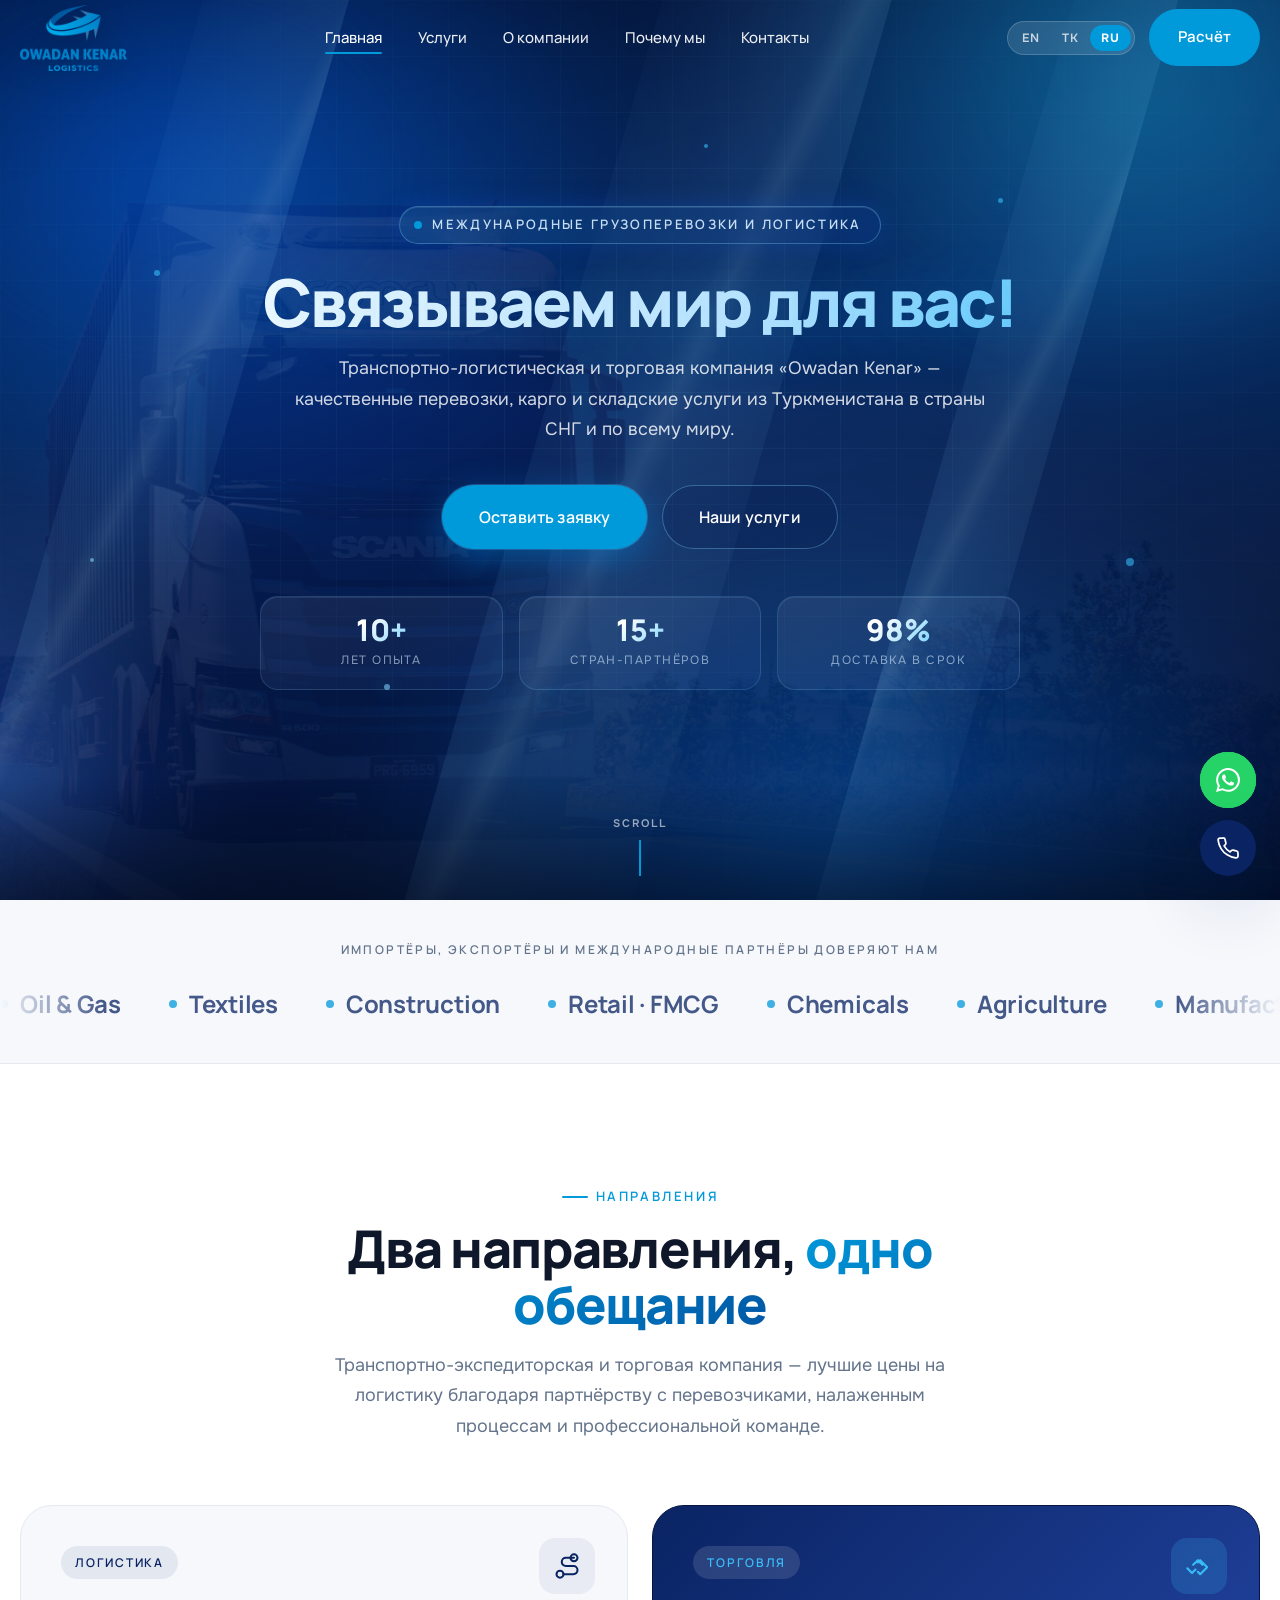
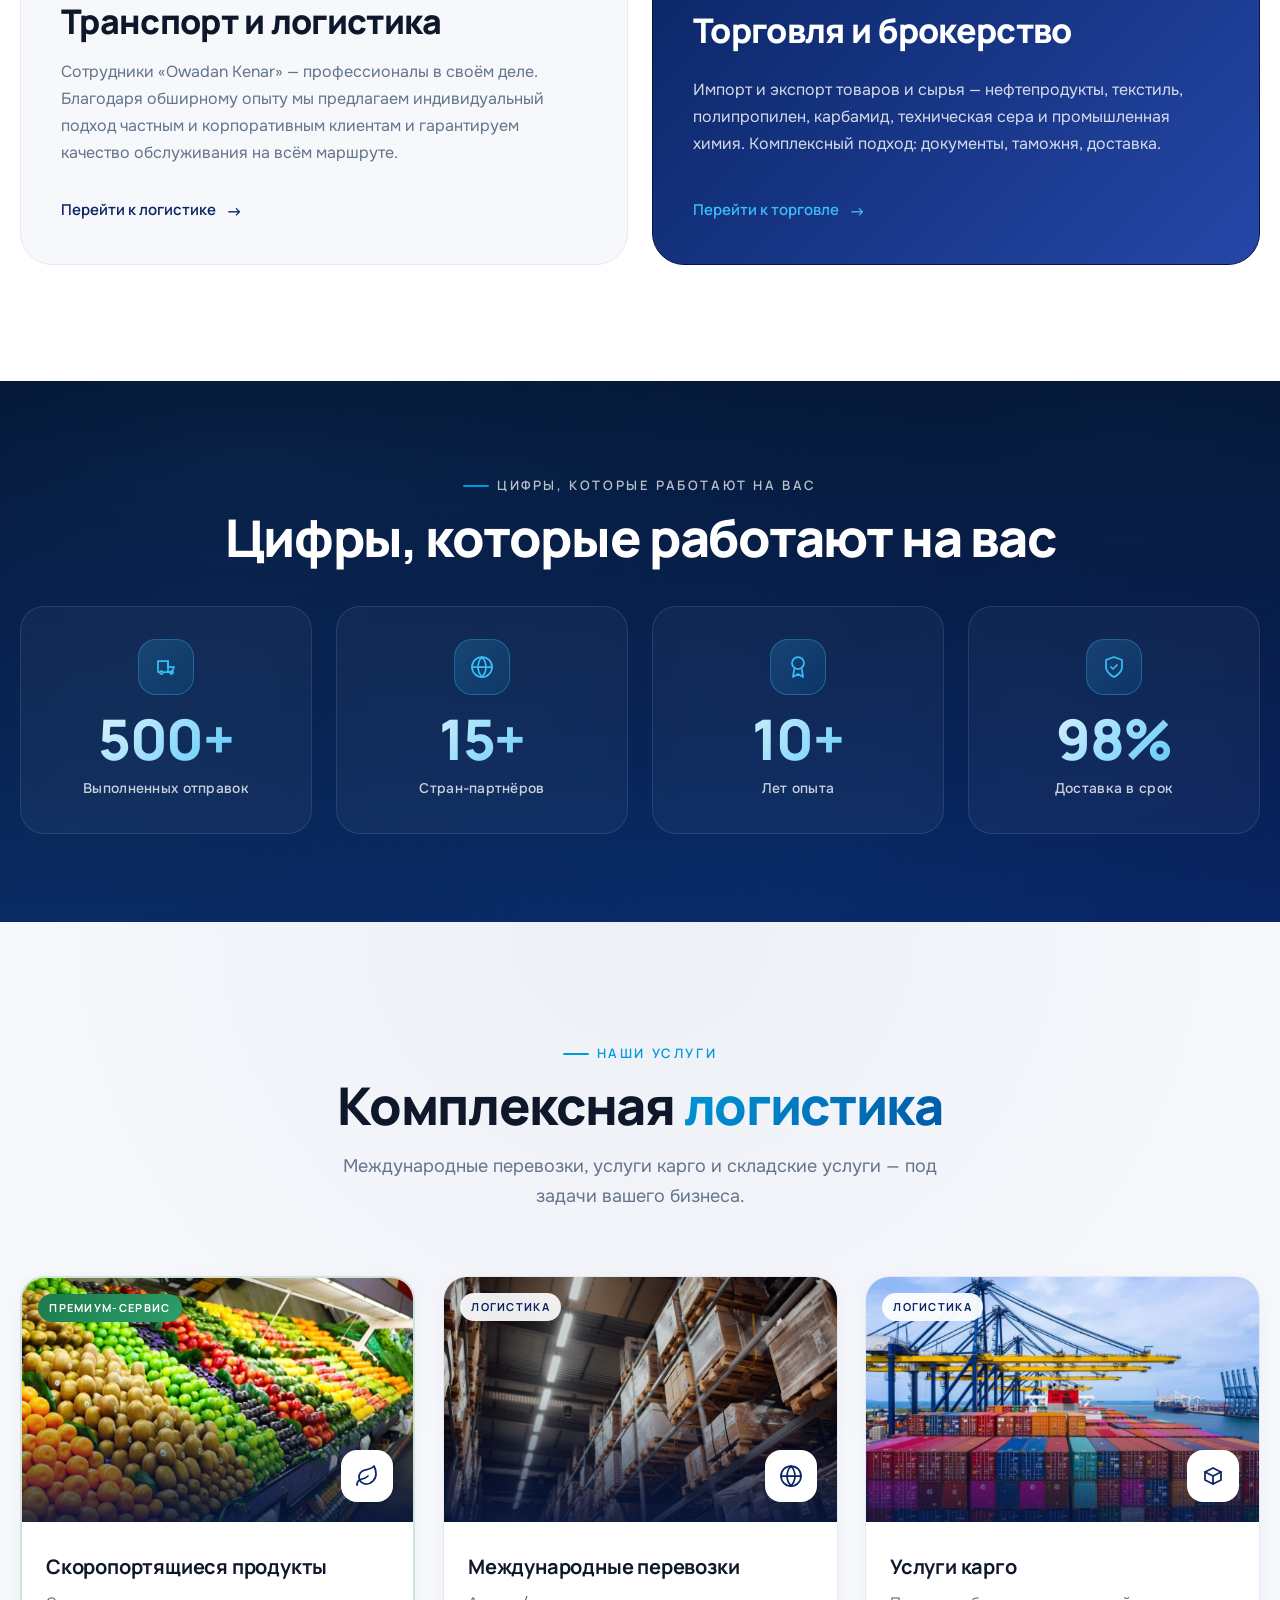
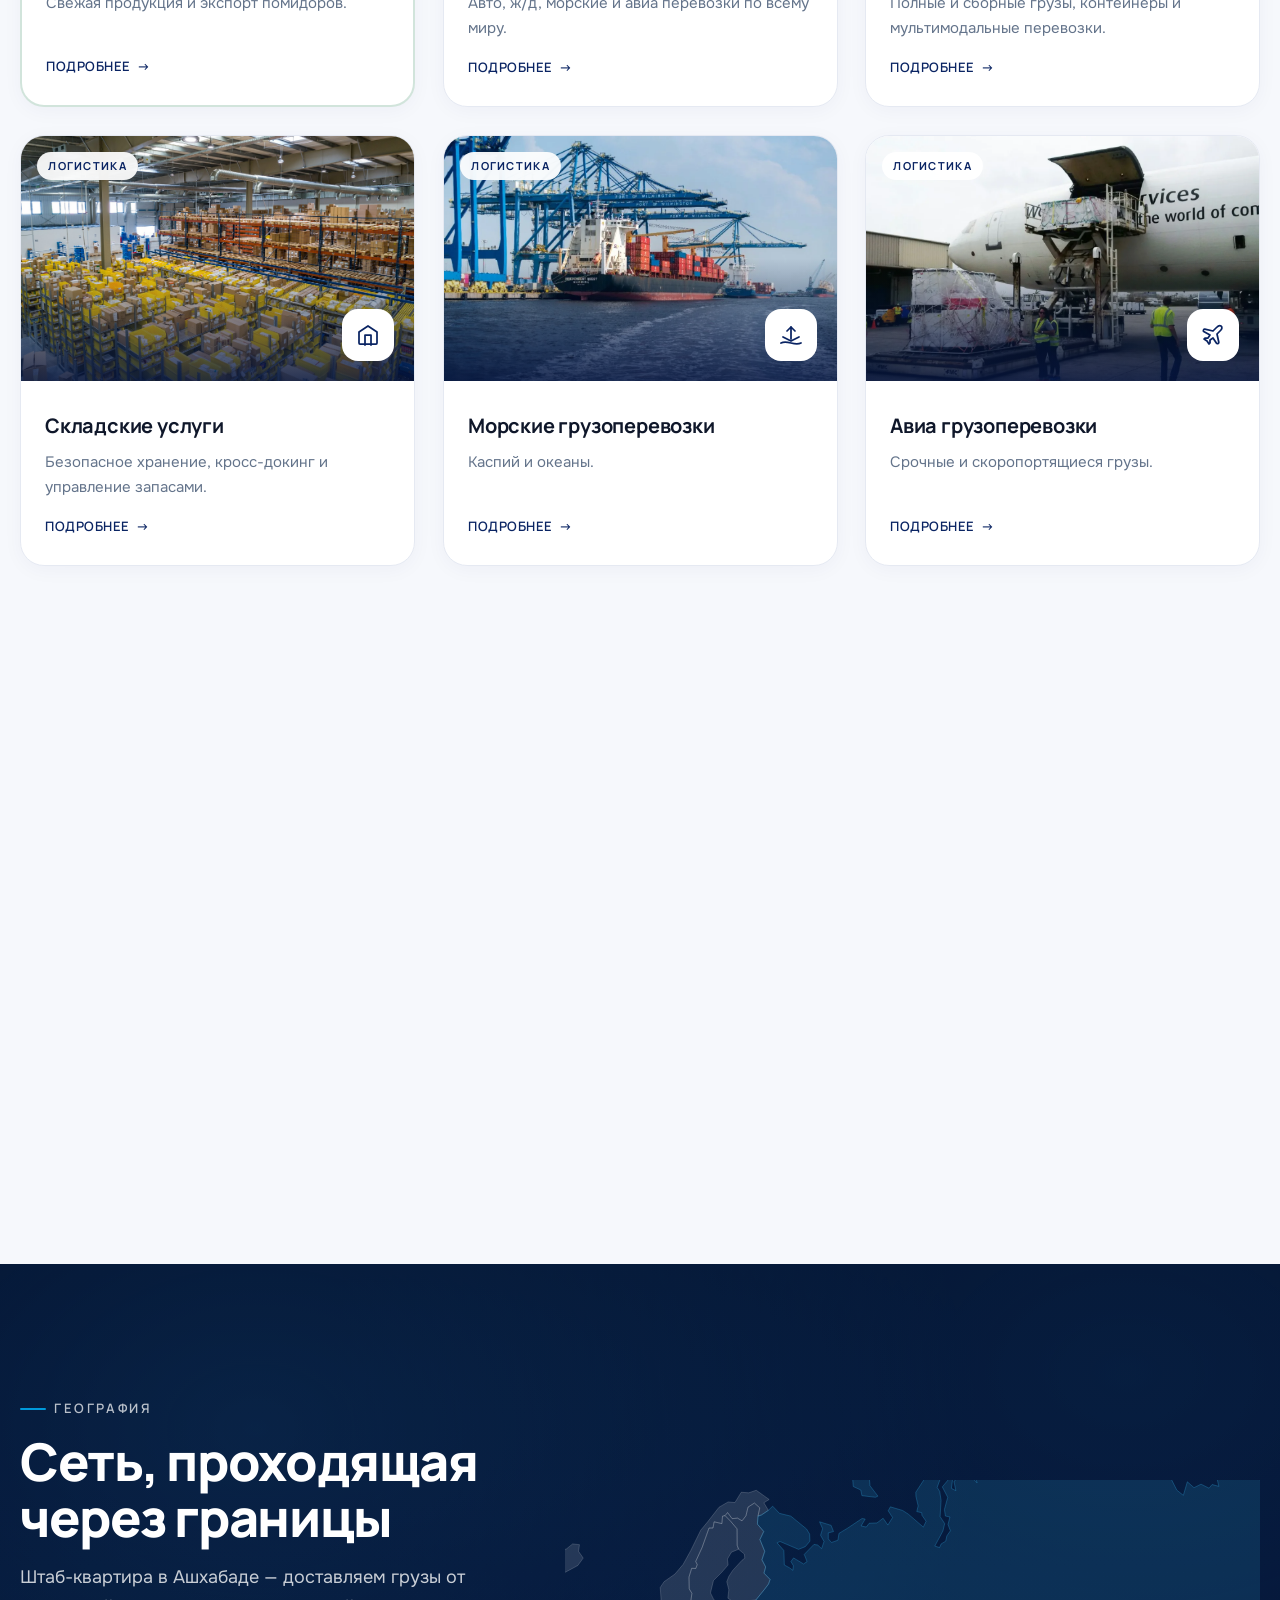
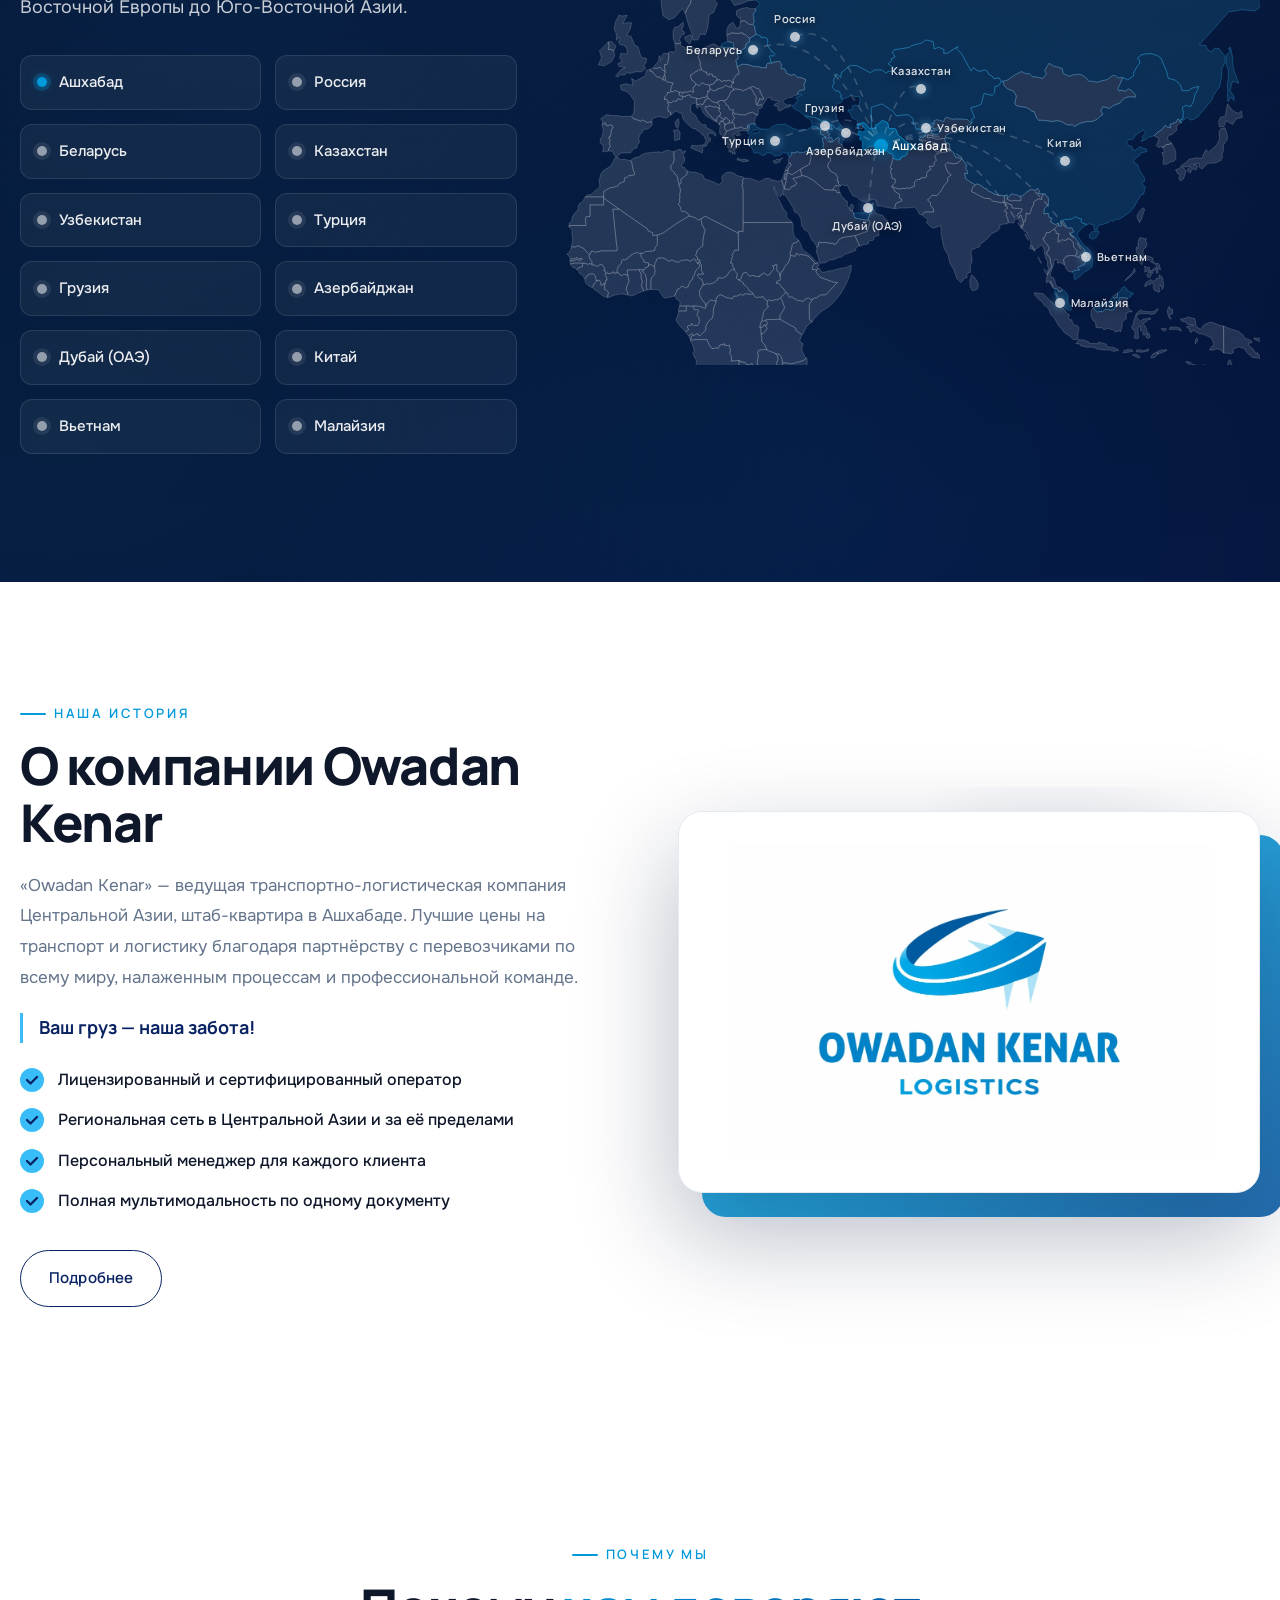
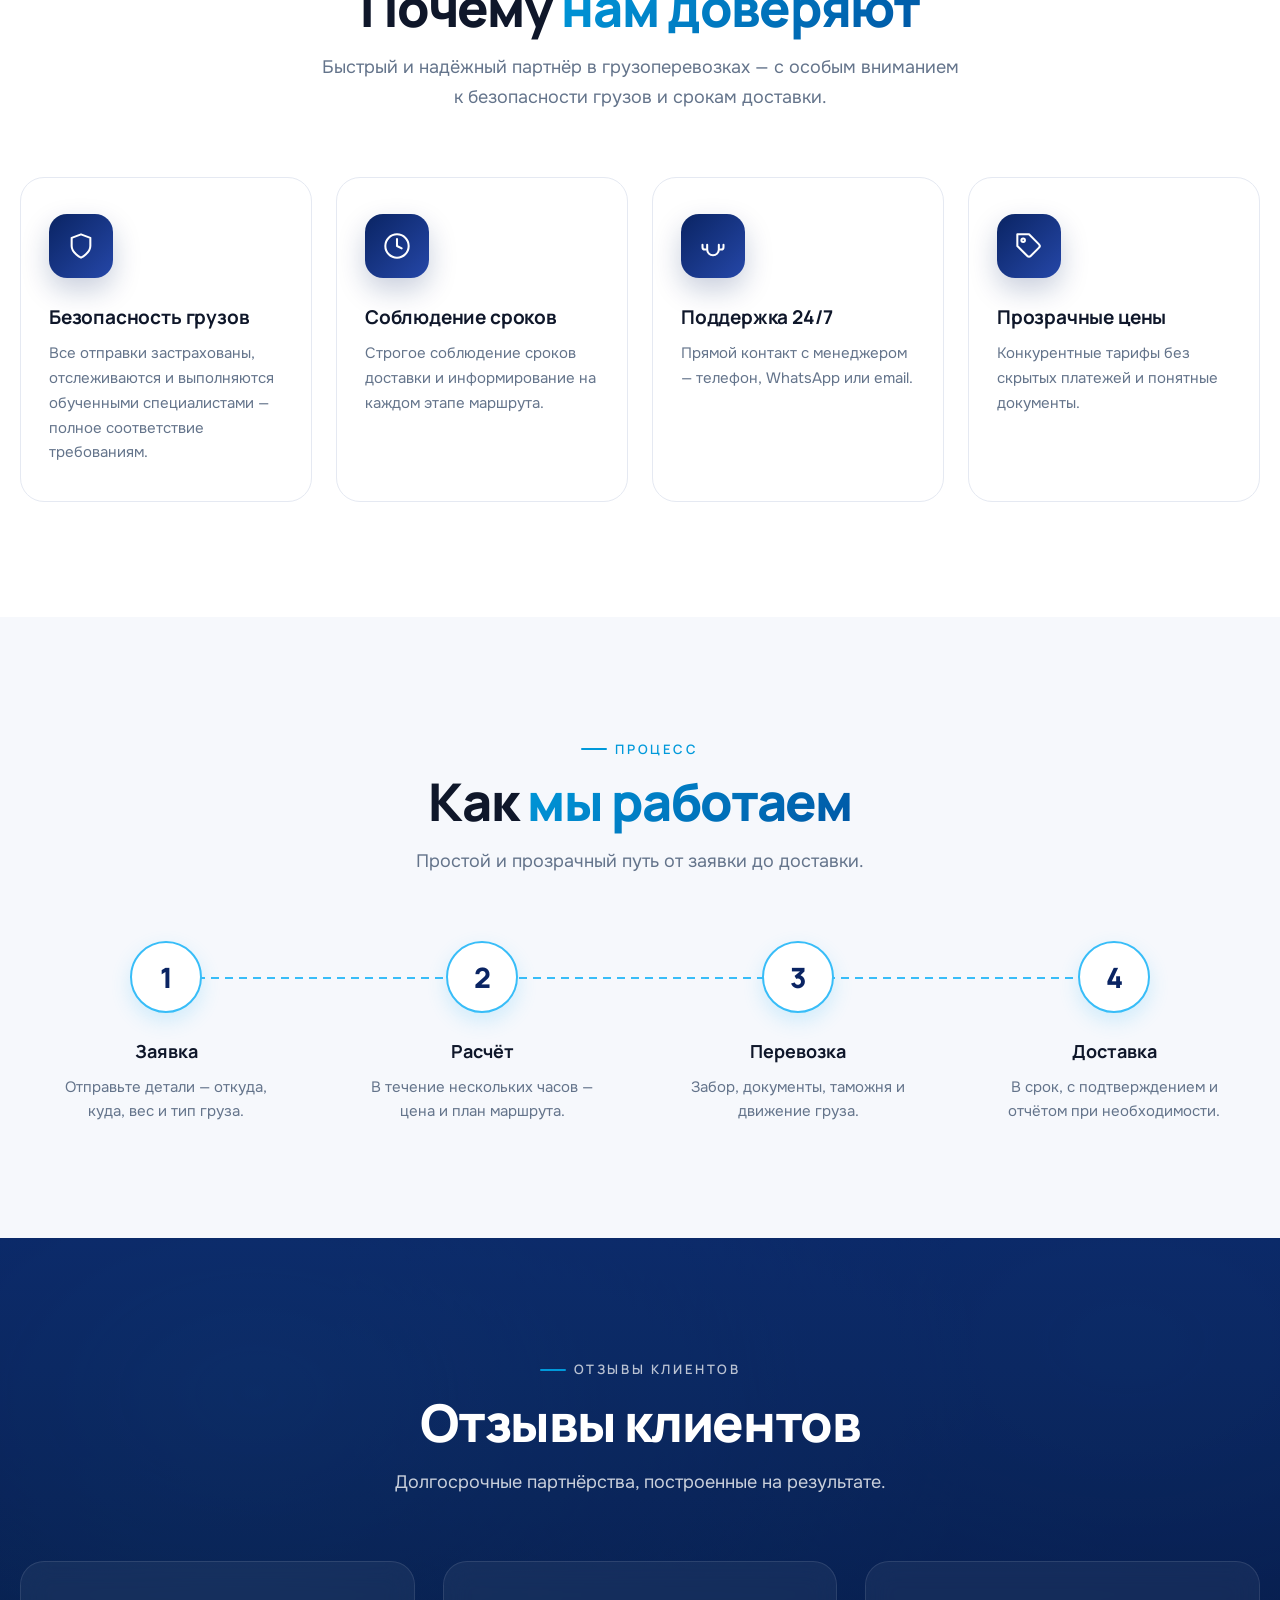
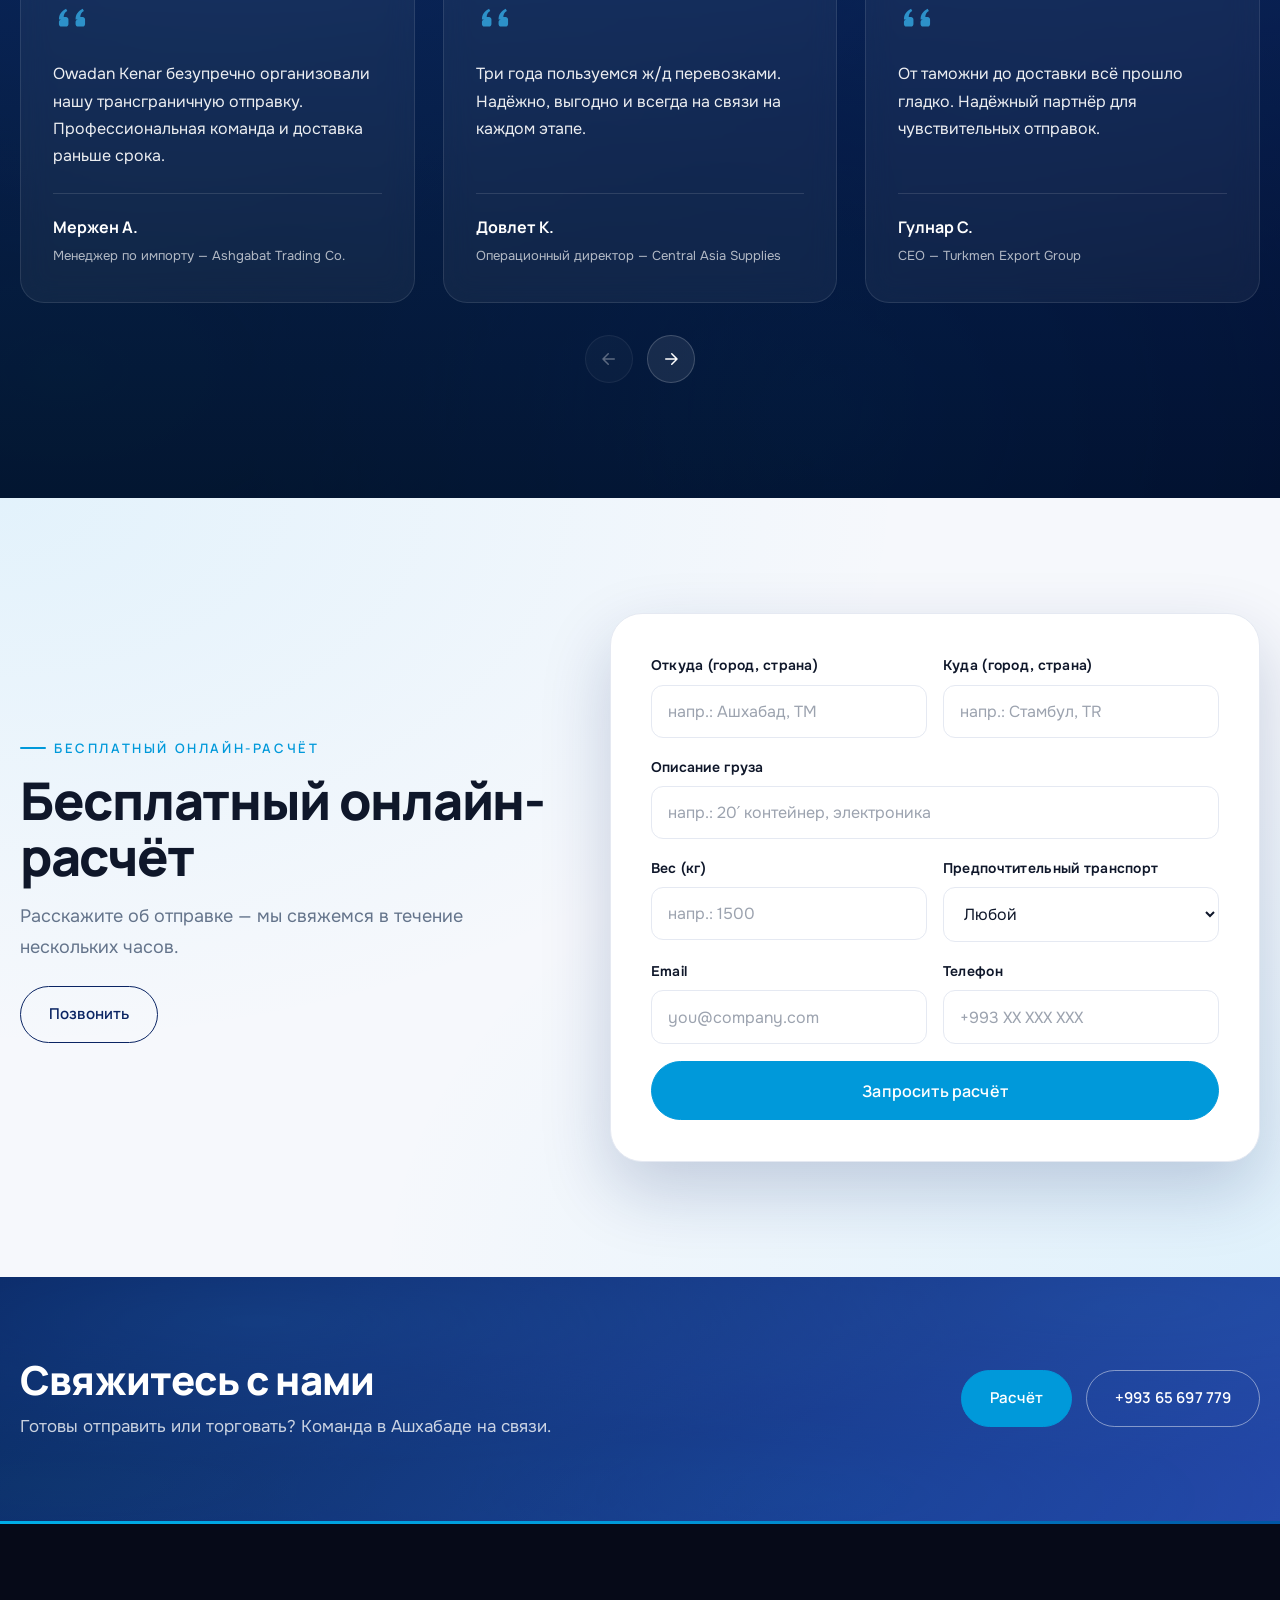
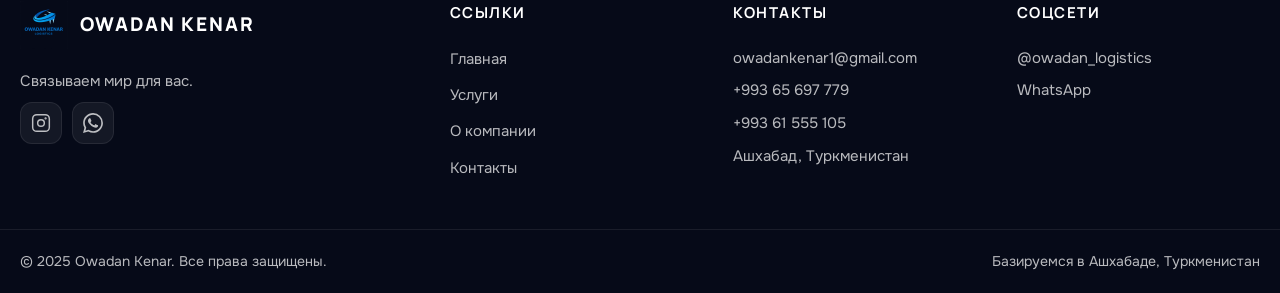
==== commit a0c1b680: "feat: refresh service card images and fix perishable gallery on mobile. Replace container, road, rai" ====
--- a/index.html
+++ b/index.html
@@ -519,7 +519,7 @@
           <article class="service-card service-card--premium reveal" style="--i:0" data-tilt="6">
             <a href="perishable.html" class="service-card__hit" data-i18n-aria="services.learnMore" aria-label="Learn more"></a>
             <div class="service-card__img-wrap">
-              <img src="images/perish-tomato-vine.webp" alt="" class="service-card__img" loading="lazy" width="1200" height="800">
+              <img src="images/svc-perishable.webp" alt="" class="service-card__img" loading="lazy" width="1200" height="800">
               <div class="service-card__overlay"></div>
               <span class="service-card__cat service-card__cat--perish" data-i18n="perishable.badge">Premium Service</span>
               <span class="service-card__badge" aria-hidden="true"><svg class="icon"><use href="#icon-leaf"/></svg></span>
@@ -547,7 +547,7 @@
           <article class="service-card reveal" style="--i:2" data-tilt="6">
             <a href="services.html#service-container" class="service-card__hit" data-i18n-aria="services.learnMore" aria-label="Learn more"></a>
             <div class="service-card__img-wrap">
-              <img src="images/svc-container-terminal.webp" alt="" class="service-card__img" loading="lazy" width="1200" height="800">
+              <img src="images/svc-container-terminal.webp" alt="" class="service-card__img" loading="lazy" width="1200" height="674">
               <div class="service-card__overlay"></div>
               <span class="service-card__cat" data-i18n="services.catLogistics">Logistics</span>
               <span class="service-card__badge" aria-hidden="true"><svg class="icon"><use href="#icon-container"/></svg></span>
--- a/style.css
+++ b/style.css
@@ -4189,16 +4189,19 @@
 
   .perish-gallery__grid {
     grid-template-columns: repeat(2, 1fr);
-    grid-auto-rows: 200px;
+    grid-auto-rows: 220px;
   }
 
   .perish-product--featured {
-    grid-column: span 2;
+    grid-column: 1 / -1;
+    grid-row: span 2;
+  }
+
+  .perish-product:not(.perish-product--featured),
+  .perish-product:not(.perish-product--featured):nth-child(-n + 5),
+  .perish-product:not(.perish-product--featured):nth-child(n + 6) {
+    grid-column: span 1;
     grid-row: span 1;
-  }
-
-  .perish-product:not(.perish-product--featured) {
-    grid-column: span 1;
   }
 
   .perish-stats__grid {
@@ -4234,13 +4237,41 @@
   }
 
   .perish-gallery__grid {
-    grid-template-columns: 1fr;
-    grid-auto-rows: 240px;
-  }
-
-  .perish-product--featured,
-  .perish-product:not(.perish-product--featured) {
+    grid-template-columns: repeat(2, 1fr);
+    grid-auto-rows: minmax(150px, 42vw);
+    gap: 0.75rem;
+  }
+
+  .perish-product--featured {
+    grid-column: 1 / -1;
+    grid-row: span 2;
+  }
+
+  .perish-product:not(.perish-product--featured),
+  .perish-product:not(.perish-product--featured):nth-child(-n + 5),
+  .perish-product:not(.perish-product--featured):nth-child(n + 6) {
     grid-column: span 1;
+    grid-row: span 1;
+  }
+
+  .perish-product__body {
+    padding: 0.875rem 1rem;
+  }
+
+  .perish-product__title {
+    font-size: 0.9375rem;
+  }
+
+  .perish-product--featured .perish-product__title {
+    font-size: 1.25rem;
+  }
+
+  .perish-product__desc {
+    font-size: 0.8125rem;
+    display: -webkit-box;
+    -webkit-line-clamp: 2;
+    -webkit-box-orient: vertical;
+    overflow: hidden;
   }
 
   .perish-stats__grid {
--- a/style.css
+++ b/style.css
@@ -4189,16 +4189,19 @@
 
   .perish-gallery__grid {
     grid-template-columns: repeat(2, 1fr);
-    grid-auto-rows: 200px;
+    grid-auto-rows: 220px;
   }
 
   .perish-product--featured {
-    grid-column: span 2;
+    grid-column: 1 / -1;
+    grid-row: span 2;
+  }
+
+  .perish-product:not(.perish-product--featured),
+  .perish-product:not(.perish-product--featured):nth-child(-n + 5),
+  .perish-product:not(.perish-product--featured):nth-child(n + 6) {
+    grid-column: span 1;
     grid-row: span 1;
-  }
-
-  .perish-product:not(.perish-product--featured) {
-    grid-column: span 1;
   }
 
   .perish-stats__grid {
@@ -4234,13 +4237,41 @@
   }
 
   .perish-gallery__grid {
-    grid-template-columns: 1fr;
-    grid-auto-rows: 240px;
-  }
-
-  .perish-product--featured,
-  .perish-product:not(.perish-product--featured) {
+    grid-template-columns: repeat(2, 1fr);
+    grid-auto-rows: minmax(150px, 42vw);
+    gap: 0.75rem;
+  }
+
+  .perish-product--featured {
+    grid-column: 1 / -1;
+    grid-row: span 2;
+  }
+
+  .perish-product:not(.perish-product--featured),
+  .perish-product:not(.perish-product--featured):nth-child(-n + 5),
+  .perish-product:not(.perish-product--featured):nth-child(n + 6) {
     grid-column: span 1;
+    grid-row: span 1;
+  }
+
+  .perish-product__body {
+    padding: 0.875rem 1rem;
+  }
+
+  .perish-product__title {
+    font-size: 0.9375rem;
+  }
+
+  .perish-product--featured .perish-product__title {
+    font-size: 1.25rem;
+  }
+
+  .perish-product__desc {
+    font-size: 0.8125rem;
+    display: -webkit-box;
+    -webkit-line-clamp: 2;
+    -webkit-box-orient: vertical;
+    overflow: hidden;
   }
 
   .perish-stats__grid {
